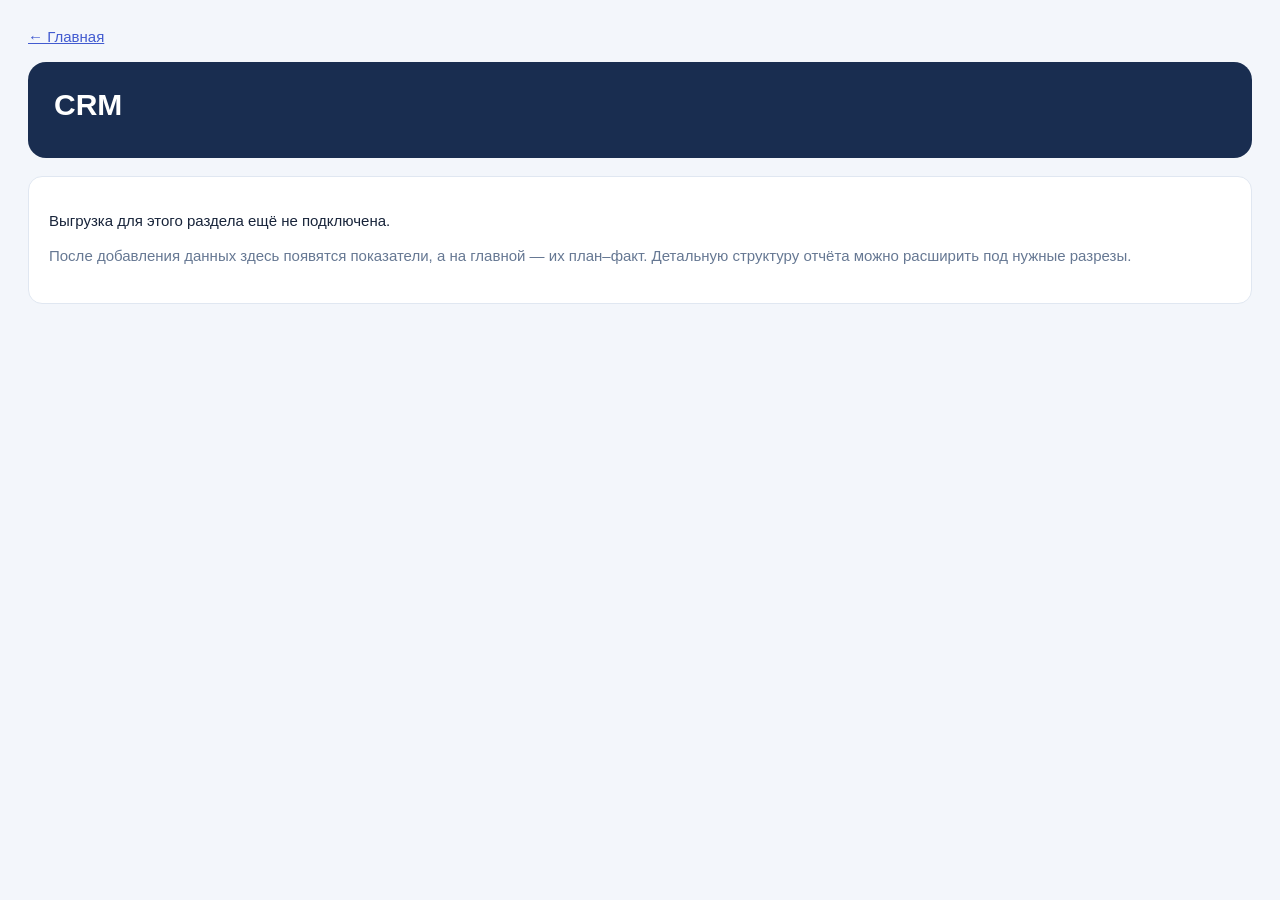
==== crm.html @ 894825a8 "Add files via upload" ====
<!doctype html><html lang="ru"><meta charset="utf-8"><meta name="viewport" content="width=device-width,initial-scale=1"><title>CRM</title><style>body{font:15px Segoe UI,Arial,sans-serif;background:#f3f6fb;color:#18243a;margin:0}.wrap{max-width:1300px;margin:auto;padding:28px}header{background:#192d50;color:white;border-radius:18px;padding:26px}h1{margin:0 0 10px}.muted{color:#667893;line-height:1.6}.panel,.card{background:white;border:1px solid #e0e7f1;border-radius:14px;padding:20px;margin-top:18px}.cards{display:grid;grid-template-columns:repeat(auto-fit,minmax(220px,1fr));gap:15px}a{color:#425bd0}a.card{display:block;text-decoration:none;color:#18243a}.card:hover{border-color:#4d65d5}table{border-collapse:collapse;width:100%;white-space:nowrap;font-size:14px}td,th{padding:12px;text-align:right;border-bottom:1px solid #e5eaf2}td:first-child,th:first-child{text-align:left}select{padding:9px;border:1px solid #ccd7e5;border-radius:8px}.scroll{overflow:auto}.pill{display:inline-block;border-radius:20px;background:#edf2fa;padding:4px 8px;font-size:12px}</style><div class="wrap"><a href="index.html">← Главная</a><br><br><header><h1>CRM</h1></header><div class="panel"><p>Выгрузка для этого раздела ещё не подключена.</p><p class="muted">После добавления данных здесь появятся показатели, а на главной — их план–факт. Детальную структуру отчёта можно расширить под нужные разрезы.</p></div></div></html>
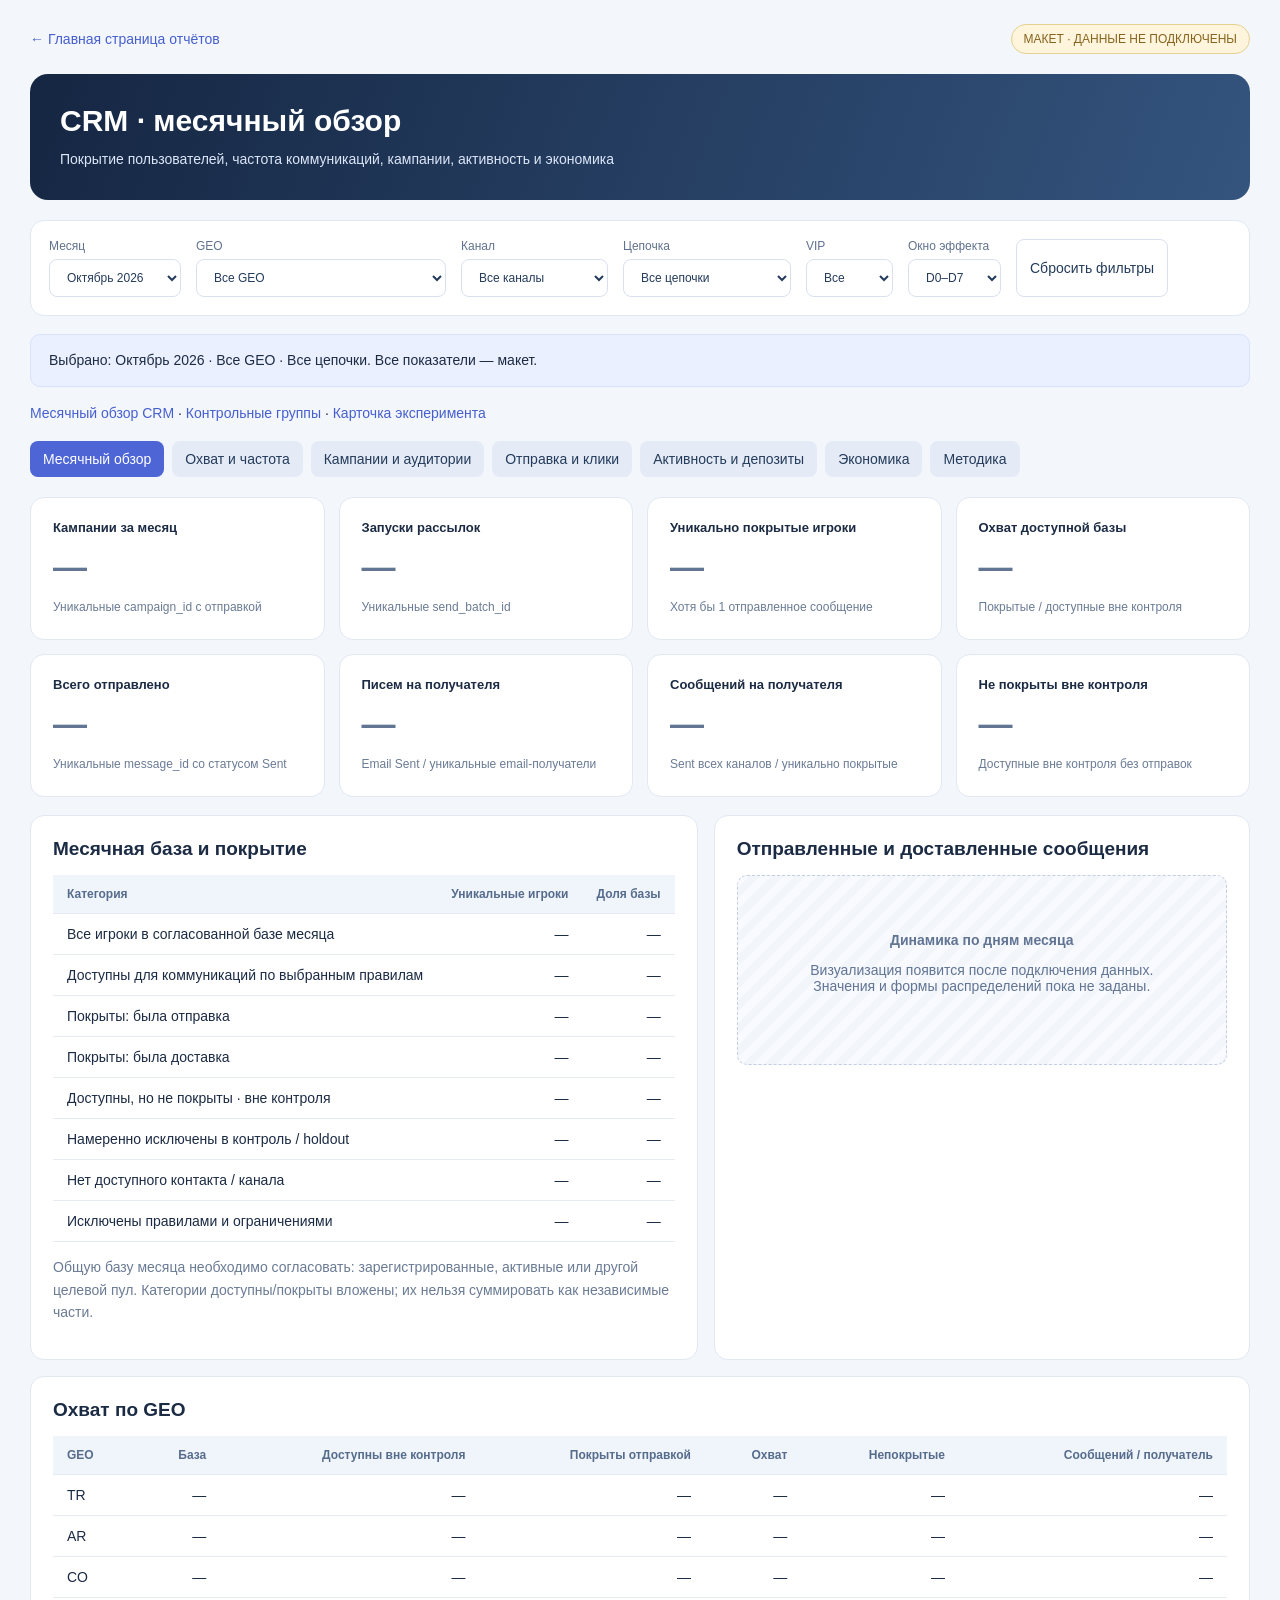
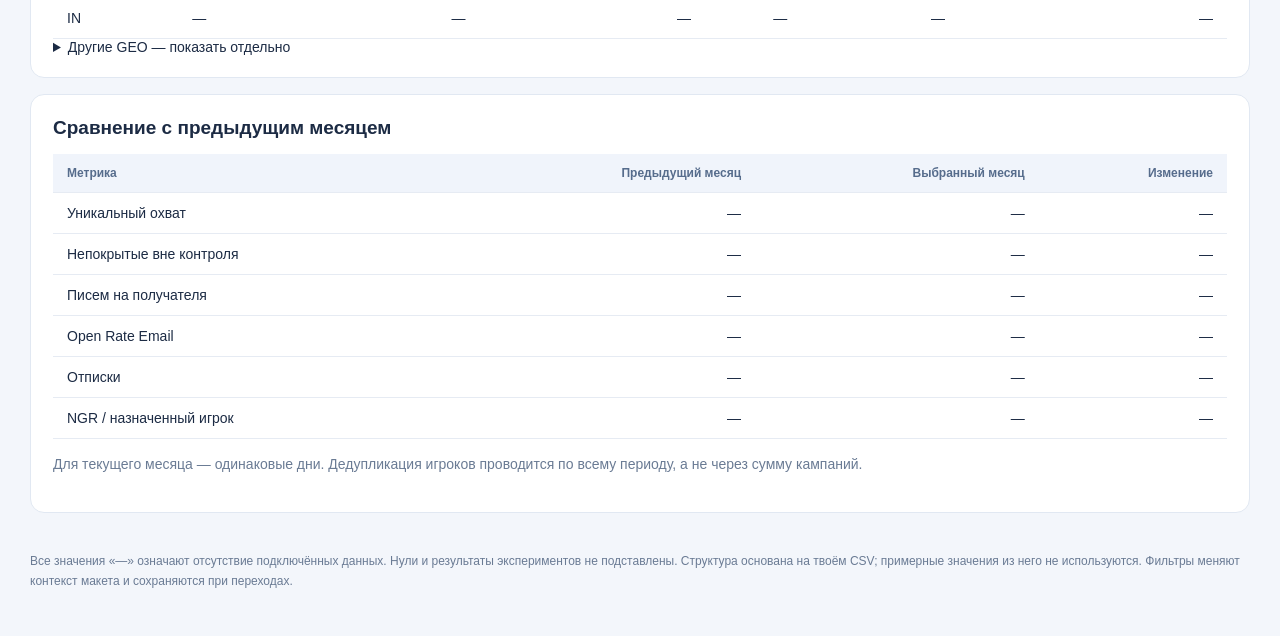
==== commit c2be8a39: "Add files via upload" ====
--- a/crm.html
+++ b/crm.html
@@ -1 +1 @@
-<!doctype html><html lang="ru"><meta charset="utf-8"><meta name="viewport" content="width=device-width,initial-scale=1"><title>CRM</title><style>body{font:15px Segoe UI,Arial,sans-serif;background:#f3f6fb;color:#18243a;margin:0}.wrap{max-width:1300px;margin:auto;padding:28px}header{background:#192d50;color:white;border-radius:18px;padding:26px}h1{margin:0 0 10px}.muted{color:#667893;line-height:1.6}.panel,.card{background:white;border:1px solid #e0e7f1;border-radius:14px;padding:20px;margin-top:18px}.cards{display:grid;grid-template-columns:repeat(auto-fit,minmax(220px,1fr));gap:15px}a{color:#425bd0}a.card{display:block;text-decoration:none;color:#18243a}.card:hover{border-color:#4d65d5}table{border-collapse:collapse;width:100%;white-space:nowrap;font-size:14px}td,th{padding:12px;text-align:right;border-bottom:1px solid #e5eaf2}td:first-child,th:first-child{text-align:left}select{padding:9px;border:1px solid #ccd7e5;border-radius:8px}.scroll{overflow:auto}.pill{display:inline-block;border-radius:20px;background:#edf2fa;padding:4px 8px;font-size:12px}</style><div class="wrap"><a href="index.html">← Главная</a><br><br><header><h1>CRM</h1></header><div class="panel"><p>Выгрузка для этого раздела ещё не подключена.</p><p class="muted">После добавления данных здесь появятся показатели, а на главной — их план–факт. Детальную структуру отчёта можно расширить под нужные разрезы.</p></div></div></html>+<!doctype html><html lang="ru"><head><meta charset="utf-8"><meta name="viewport" content="width=device-width,initial-scale=1"><title>CRM · месячный обзор</title><link rel="stylesheet" href="crm.css"></head><body data-page="crm"><div class="wrap"><div class="top"><a href="index.html">← Главная страница отчётов</a><span class="badge">МАКЕТ · ДАННЫЕ НЕ ПОДКЛЮЧЕНЫ</span></div><header><h1>CRM · месячный обзор</h1><div class="sub">Покрытие пользователей, частота коммуникаций, кампании, активность и экономика</div></header><div class="filters"><label>Месяц<select id="month"></select></label><label>GEO<select id="geo"></select></label><label>Канал<select id="channel"></select></label><label>Цепочка<select id="flow"></select></label><label>VIP<select id="vip"></select></label><label>Окно эффекта<select id="window"></select></label><button id="reset">Сбросить фильтры</button></div><div class="notice" id="context"></div><nav id="links"></nav><div class="tabs" id="tabs"></div><main id="content"></main><footer>Все значения «—» означают отсутствие подключённых данных. Нули и результаты экспериментов не подставлены. Структура основана на твоём CSV; примерные значения из него не используются. Фильтры меняют контекст макета и сохраняются при переходах.</footer></div><script src="crm.js"></script></body></html>
--- a/crm.css
+++ b/crm.css
@@ -0,0 +1 @@
+*{box-sizing:border-box}body{margin:0;background:#f3f6fb;color:#1c2b44;font:14px Inter,Segoe UI,Arial,sans-serif}a{color:#465fce;text-decoration:none}a:hover{text-decoration:underline}.wrap{max-width:1500px;margin:auto;padding:24px 30px}.top{display:flex;justify-content:space-between;align-items:center;gap:14px}.badge{font-size:12px;padding:7px 12px;border:1px solid #e5cf91;border-radius:20px;background:#fff5dc;color:#86641e}header{margin:20px 0;padding:30px;background:linear-gradient(110deg,#152642,#34547e);color:white;border-radius:18px}h1{font-size:30px;margin:0 0 10px}h2{font-size:19px;margin:0 0 15px}h3{font-size:15px;margin:0 0 12px}.sub{color:#dce6f8;max-width:1000px;line-height:1.6}.muted,small{color:#6a7b94;line-height:1.6}.filters{display:flex;gap:15px;flex-wrap:wrap;background:white;border:1px solid #e1e8f2;padding:18px;border-radius:14px}label{display:grid;gap:6px;font-size:12px;color:#61728e}select,button{font:inherit;border:1px solid #d9e1ee;border-radius:8px;padding:10px 13px;background:white;color:#243b5b}button{cursor:pointer}.tabs{display:flex;gap:8px;flex-wrap:wrap;margin:20px 0}.tabs button{border:0;background:#e5ebf6}.tabs .active{background:#4d65d5;color:white}.notice{padding:14px 18px;background:#eaf0ff;border:1px solid #d8e2ff;border-radius:10px;margin:18px 0;line-height:1.6}.kpis{display:grid;grid-template-columns:repeat(4,1fr);gap:14px;margin:18px 0}.kpi,.panel{background:white;border:1px solid #e1e8f2;border-radius:14px;padding:22px}.kpi .value{font-size:34px;font-weight:750;margin:12px 0;color:#627592}.kpi .label{font-size:13px;font-weight:600}.kpi small{font-size:12px}.layout{display:grid;grid-template-columns:1fr 1fr;gap:16px;margin:18px 0}.wide{grid-column:1/-1}.scroll{overflow:auto}table{width:100%;border-collapse:collapse;white-space:nowrap}th,td{text-align:right;padding:12px 14px;border-bottom:1px solid #e6ebf3}th{font-size:12px;background:#f0f4fb;color:#566c8c}td:first-child,th:first-child{text-align:left}.empty{text-align:center!important;color:#6a7b94;padding:30px!important;white-space:normal}.navcards{display:grid;grid-template-columns:repeat(3,1fr);gap:14px;margin:18px 0}.navcard{background:white;border:1px solid #dce4f1;border-radius:12px;padding:20px;display:block}.navcard strong{display:block;font-size:17px;margin-bottom:8px}.pill{display:inline-block;background:#edf2fb;color:#61728e;padding:5px 9px;border-radius:20px;font-size:12px}.funnel{display:grid;grid-template-columns:repeat(5,1fr);gap:10px}.stage{background:#edf2ff;border:1px solid #dce5fd;border-radius:9px;padding:18px;text-align:center}.stage b{display:block;font-size:26px;color:#6d7fa0;margin:10px}.callout{border-left:4px solid #6b80db;padding:14px 18px;background:#f2f5fc;line-height:1.7}.formula{font-family:Consolas,monospace;background:#f2f5fb;padding:12px;border-radius:8px;font-size:13px;line-height:1.7}.legend{display:flex;gap:12px;flex-wrap:wrap}.legend span{background:#eef3fb;padding:8px 11px;border-radius:8px}.split{display:grid;grid-template-columns:1fr 1fr;gap:12px}.placeholder{border:1px dashed #c3cee2;background:repeating-linear-gradient(135deg,#f8faff,#f8faff 8px,#f2f5fa 8px,#f2f5fa 16px);border-radius:10px;min-height:190px;display:grid;place-content:center;text-align:center;padding:28px;color:#617493}footer{padding:20px 0;color:#6a7b94;font-size:12px;line-height:1.7}@media(max-width:900px){.wrap{padding:16px}.kpis{grid-template-columns:repeat(2,1fr)}.layout,.navcards{grid-template-columns:1fr}.funnel{grid-template-columns:1fr}.top{align-items:flex-start;flex-direction:column}h1{font-size:25px}}@media(max-width:500px){.kpis,.split{grid-template-columns:1fr}}
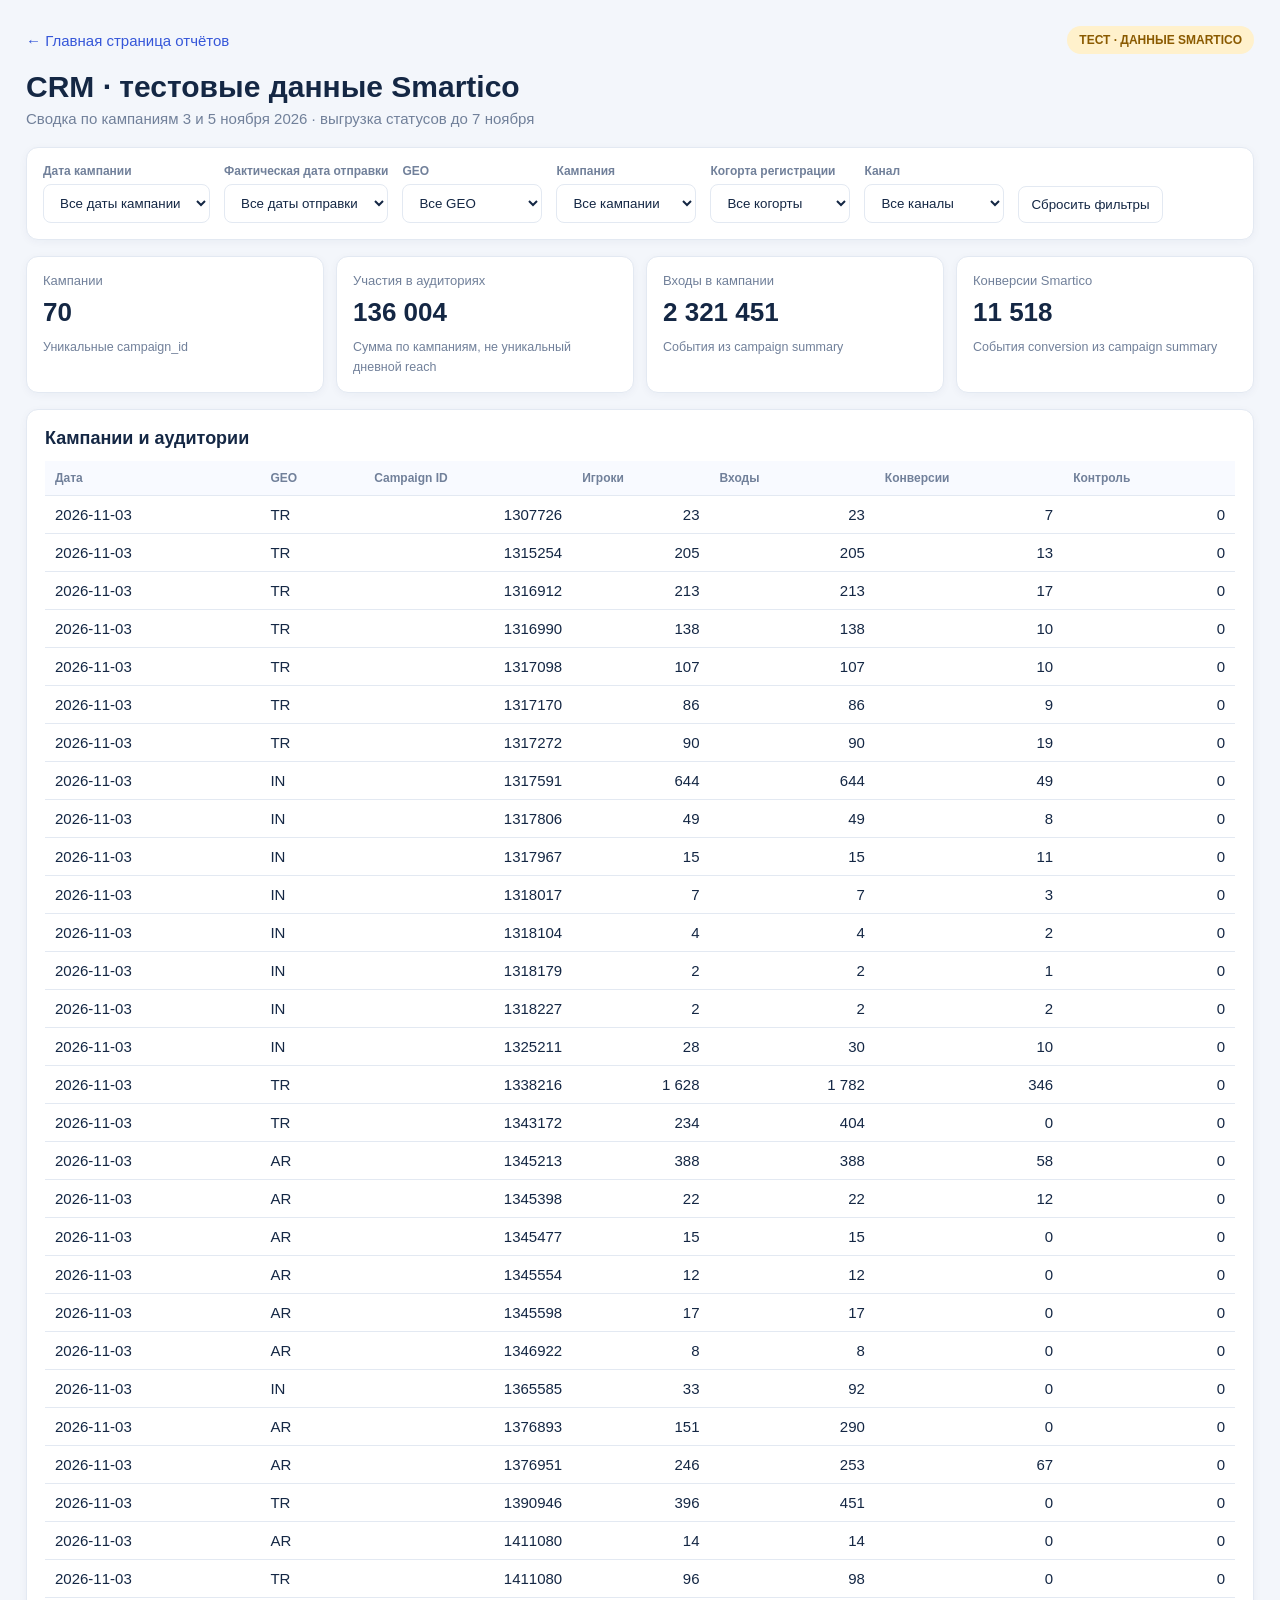
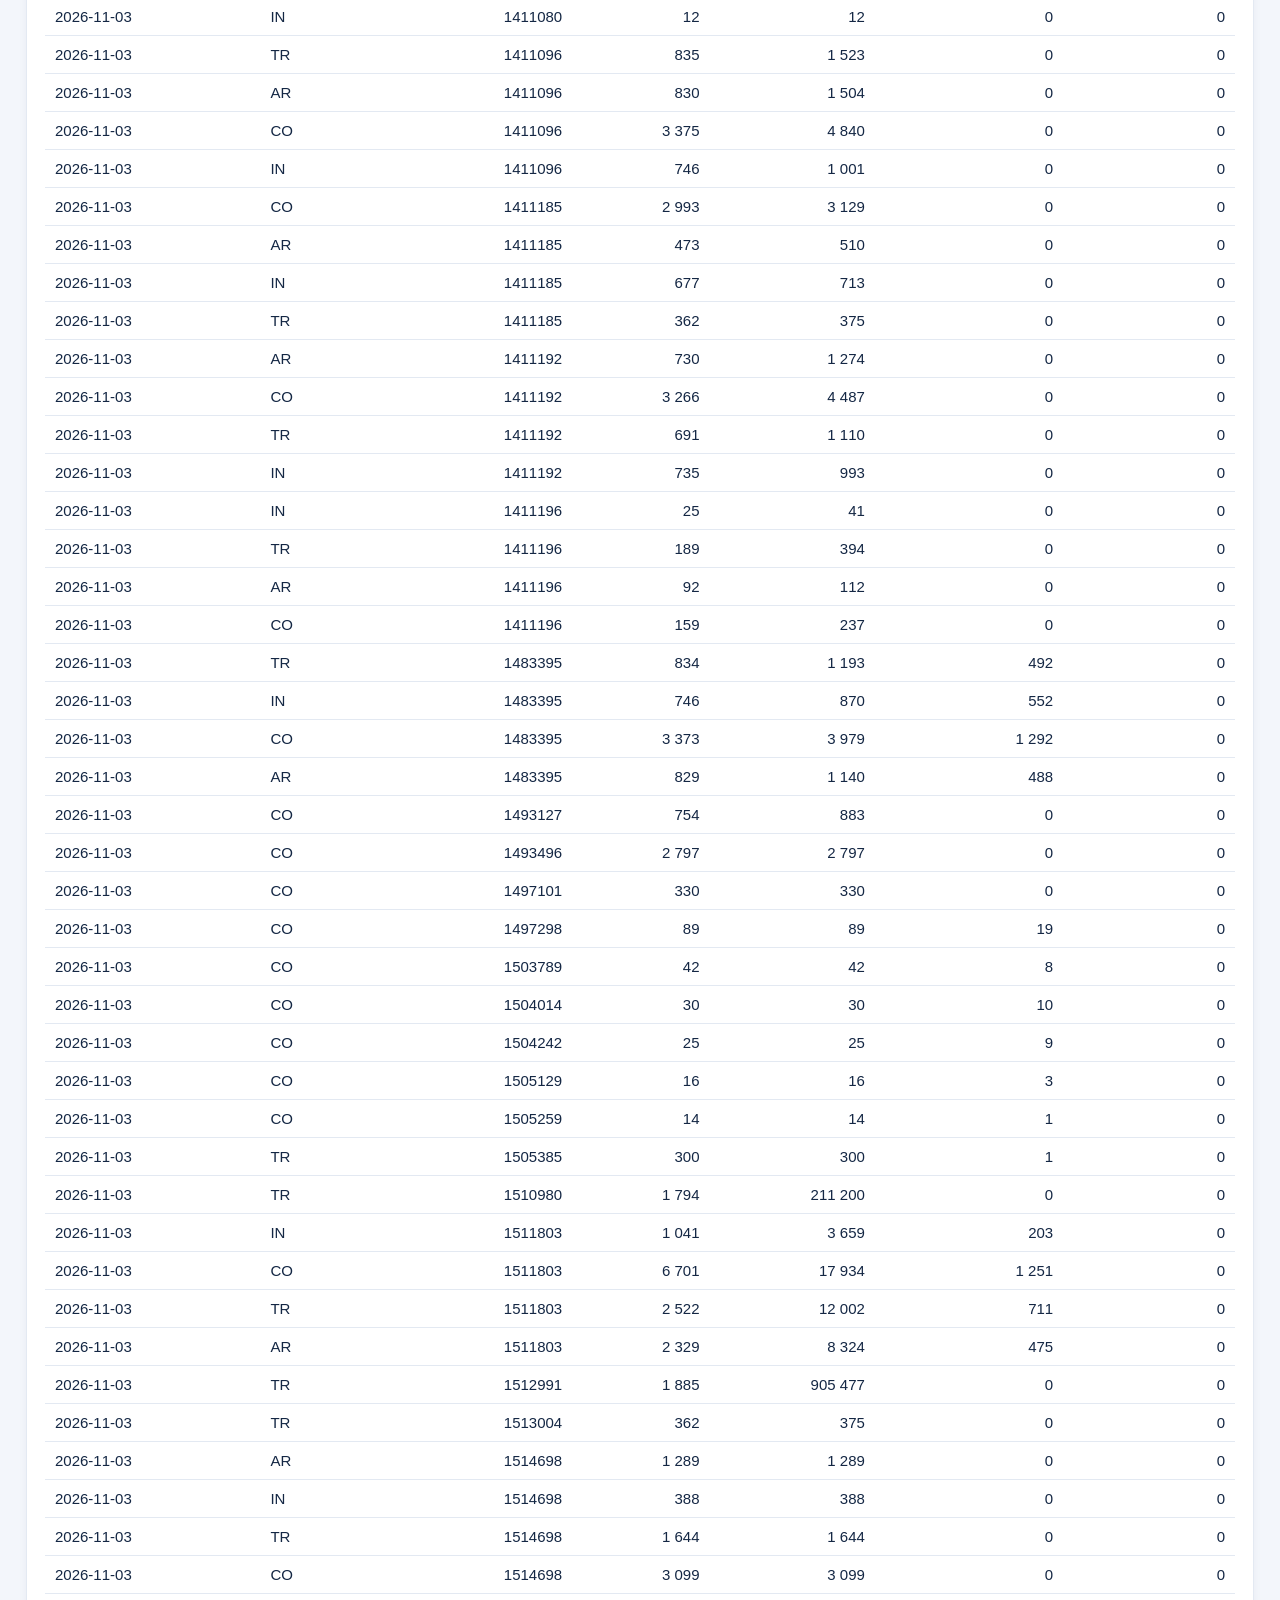
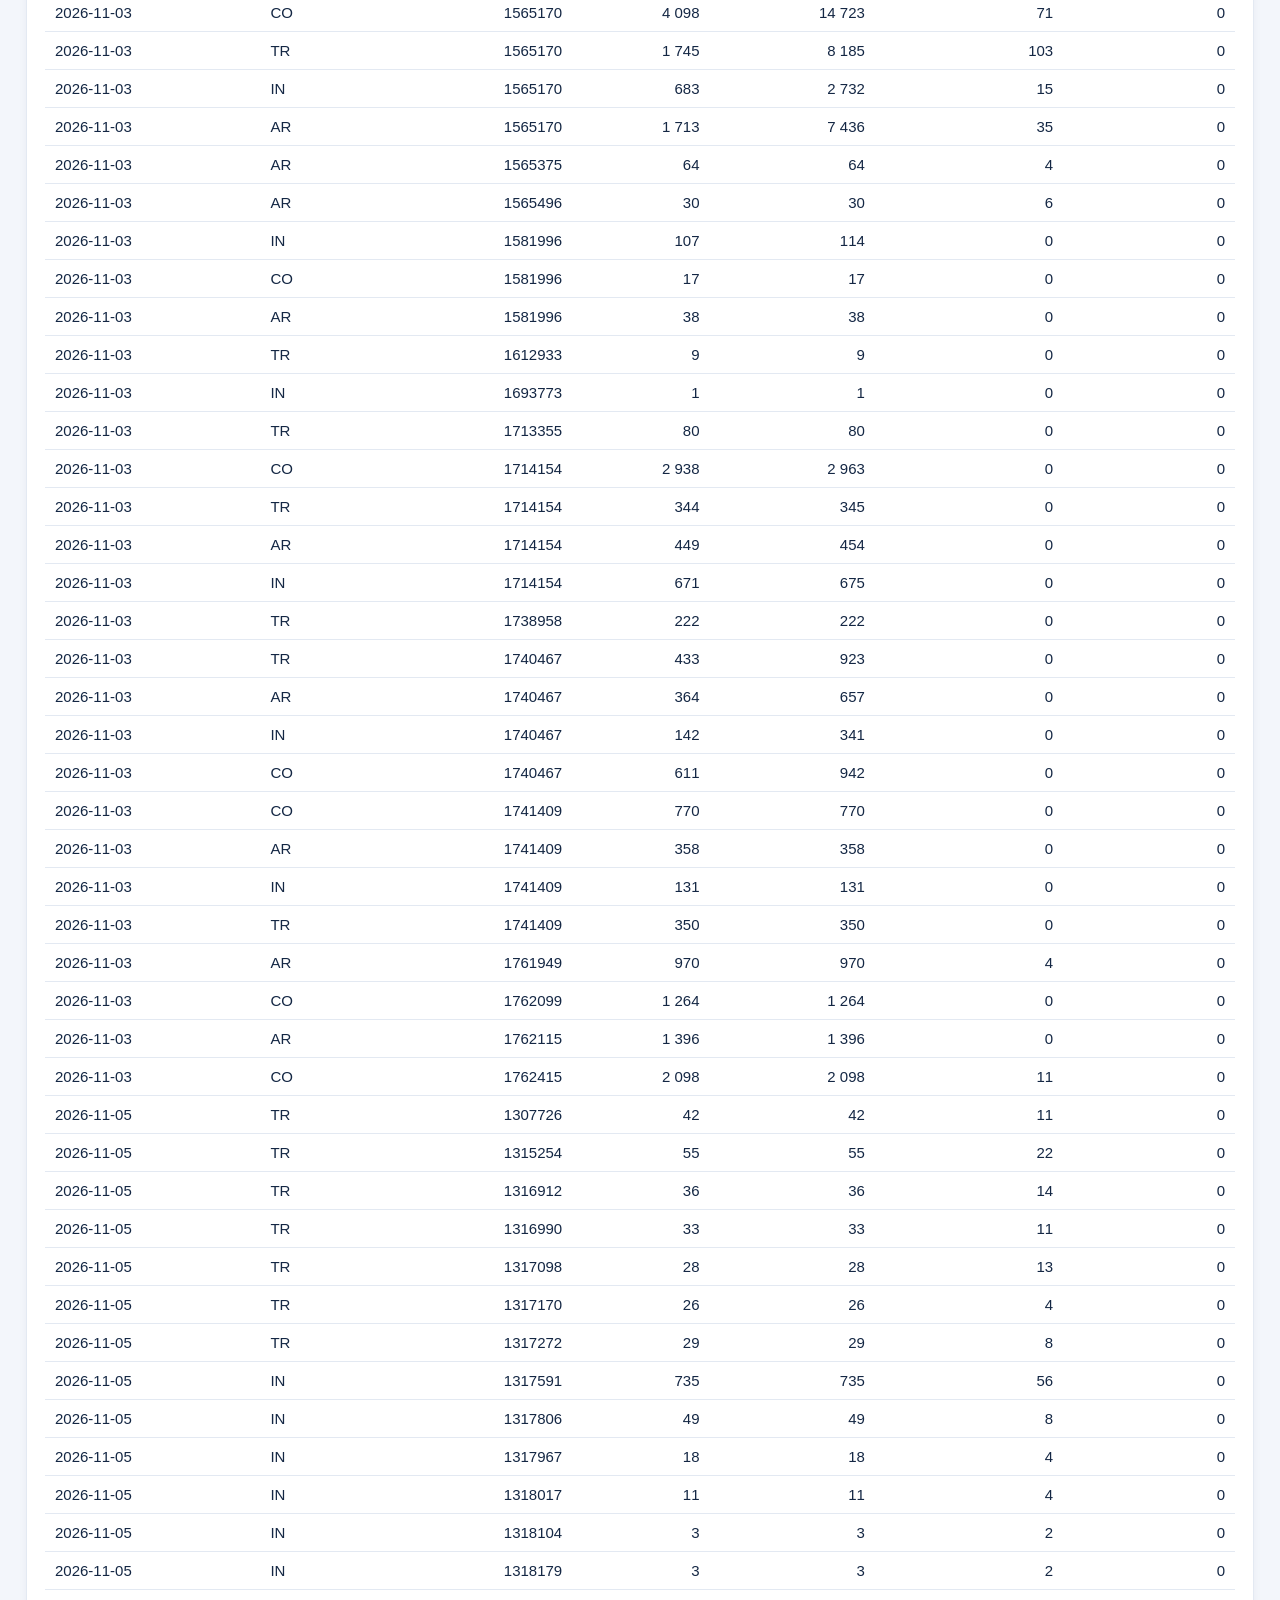
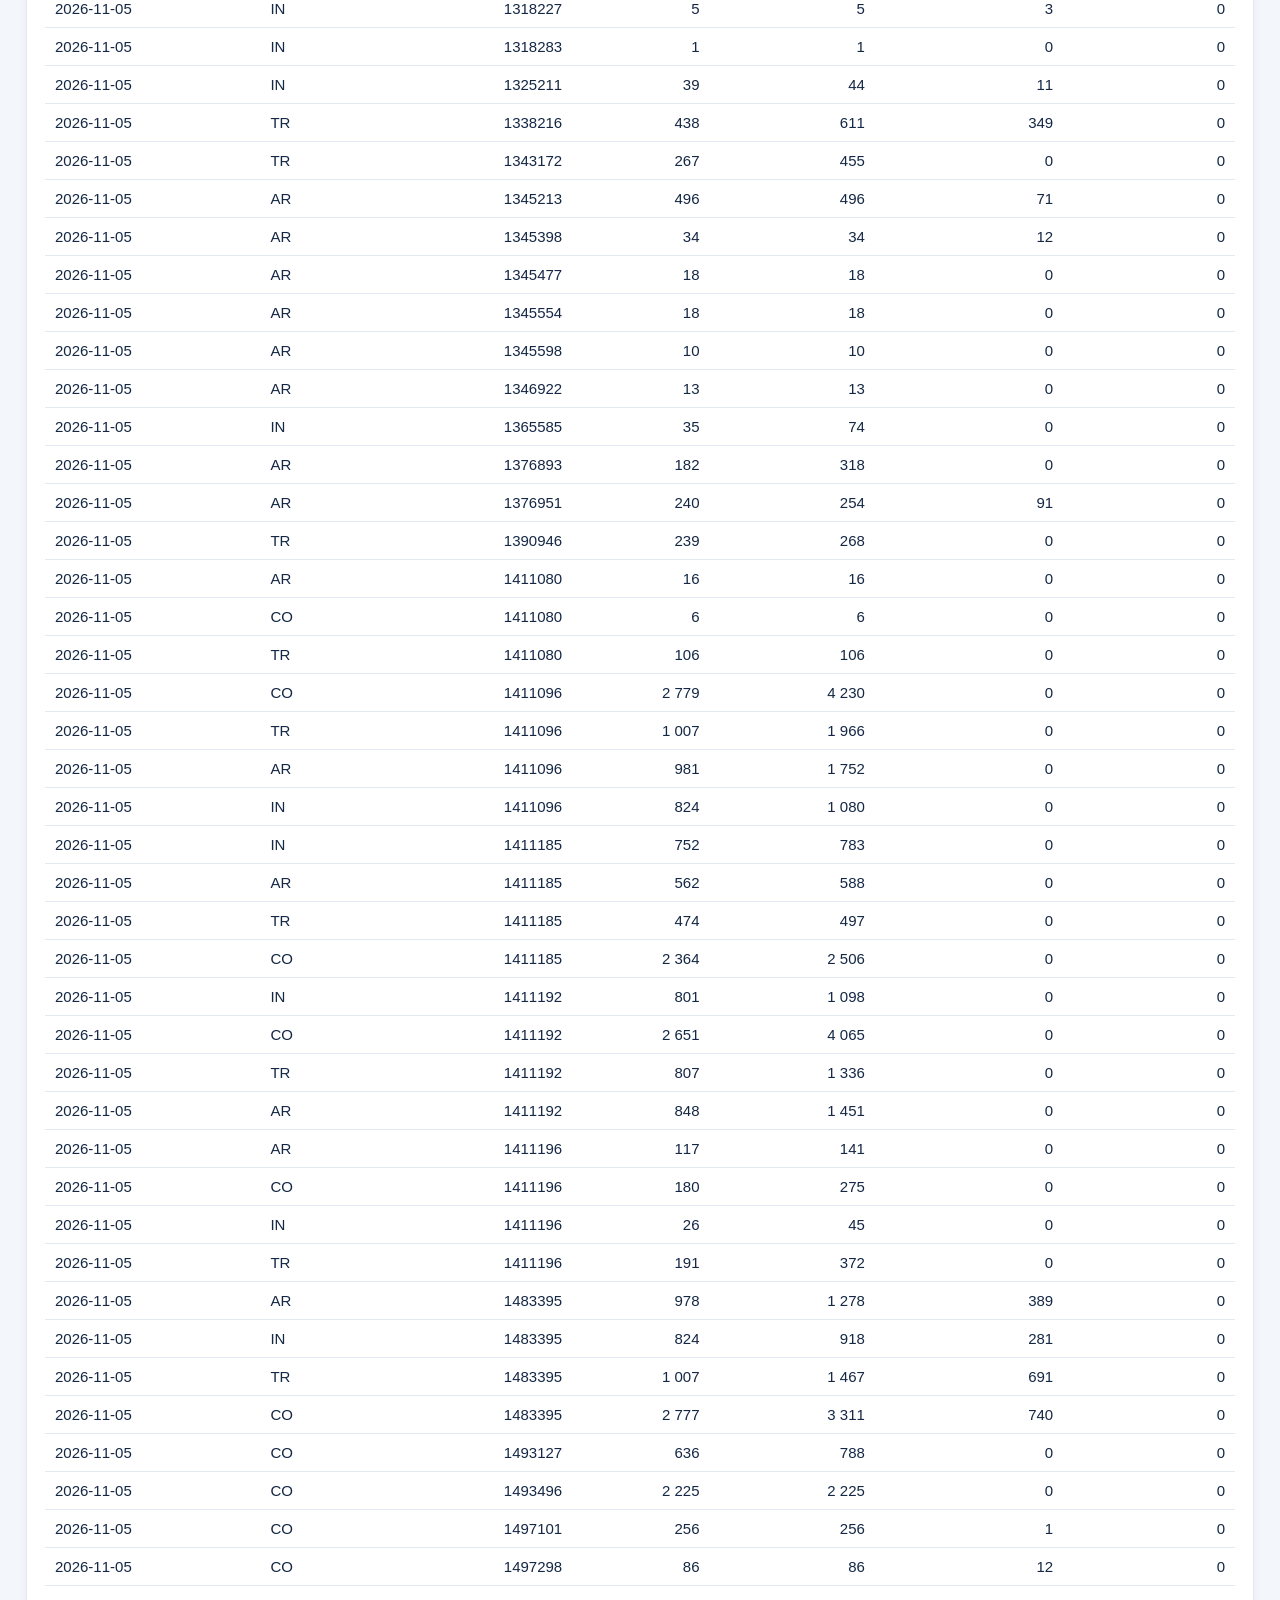
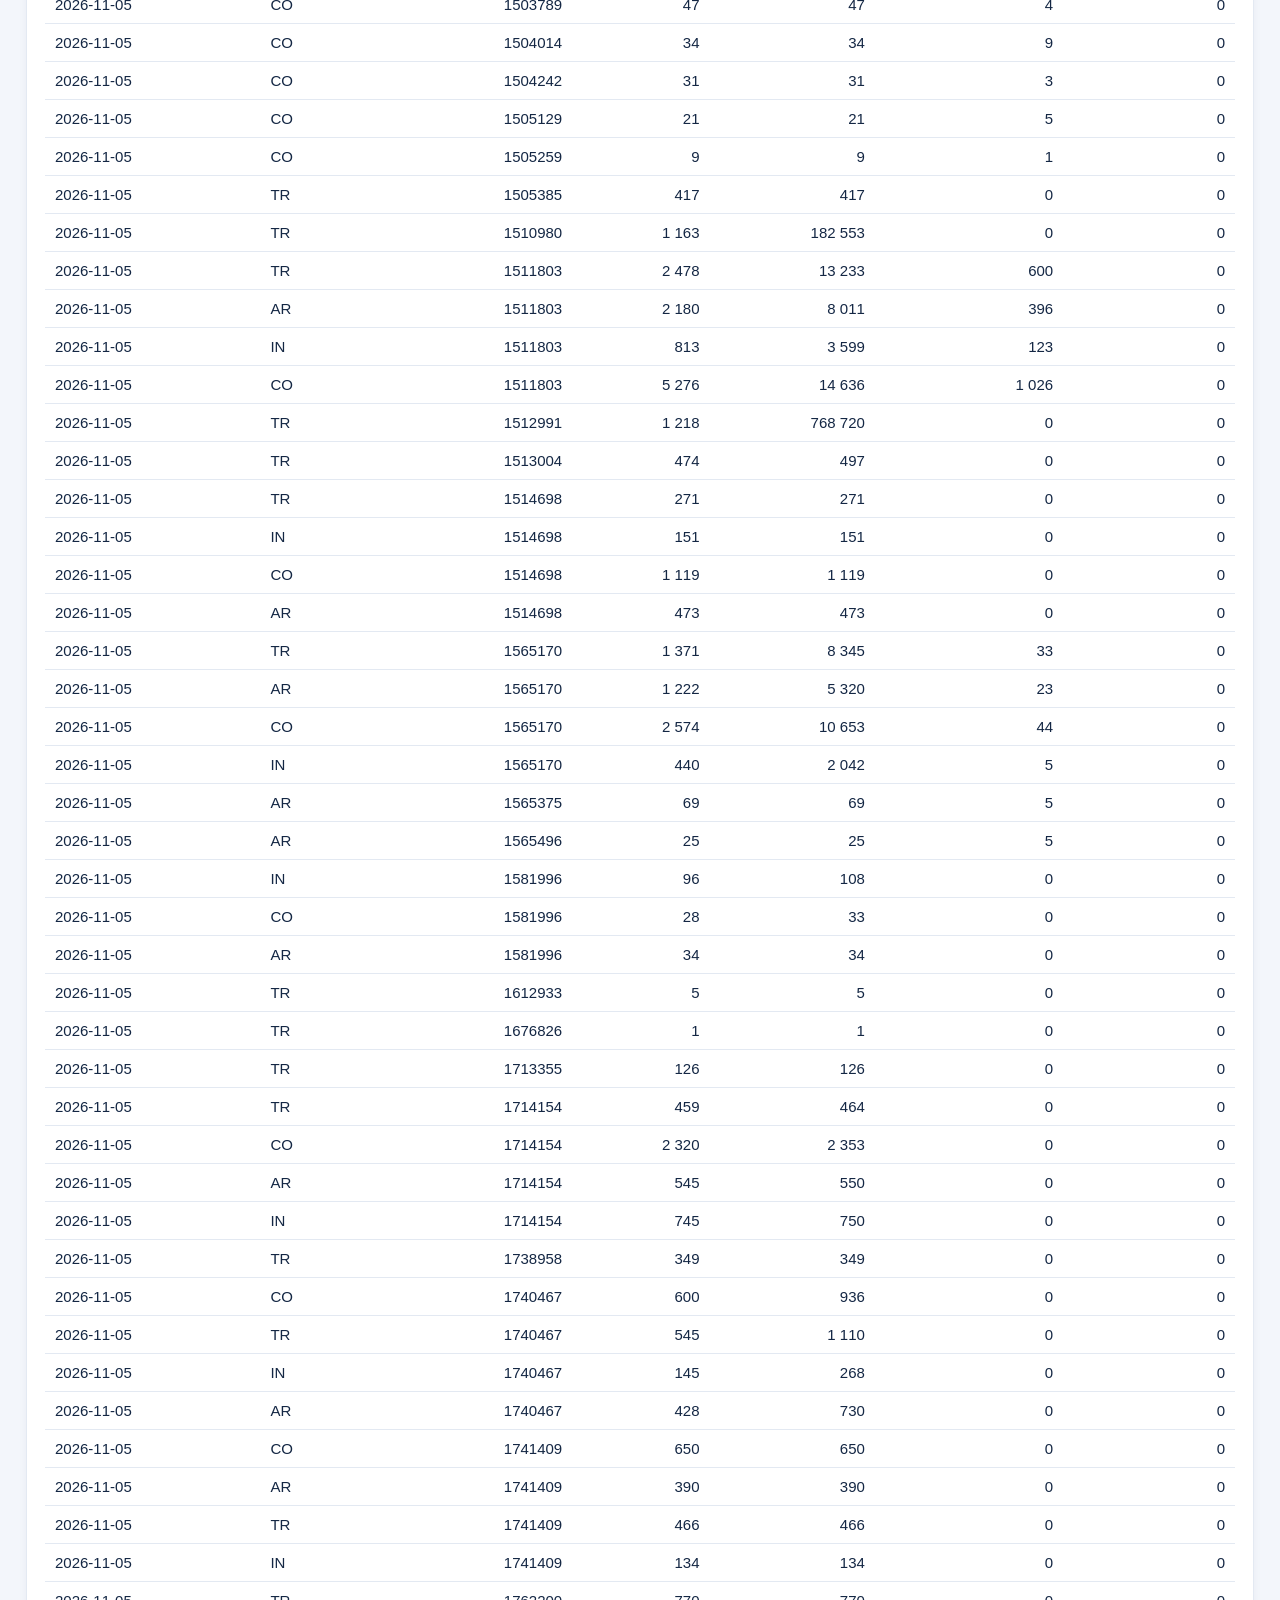
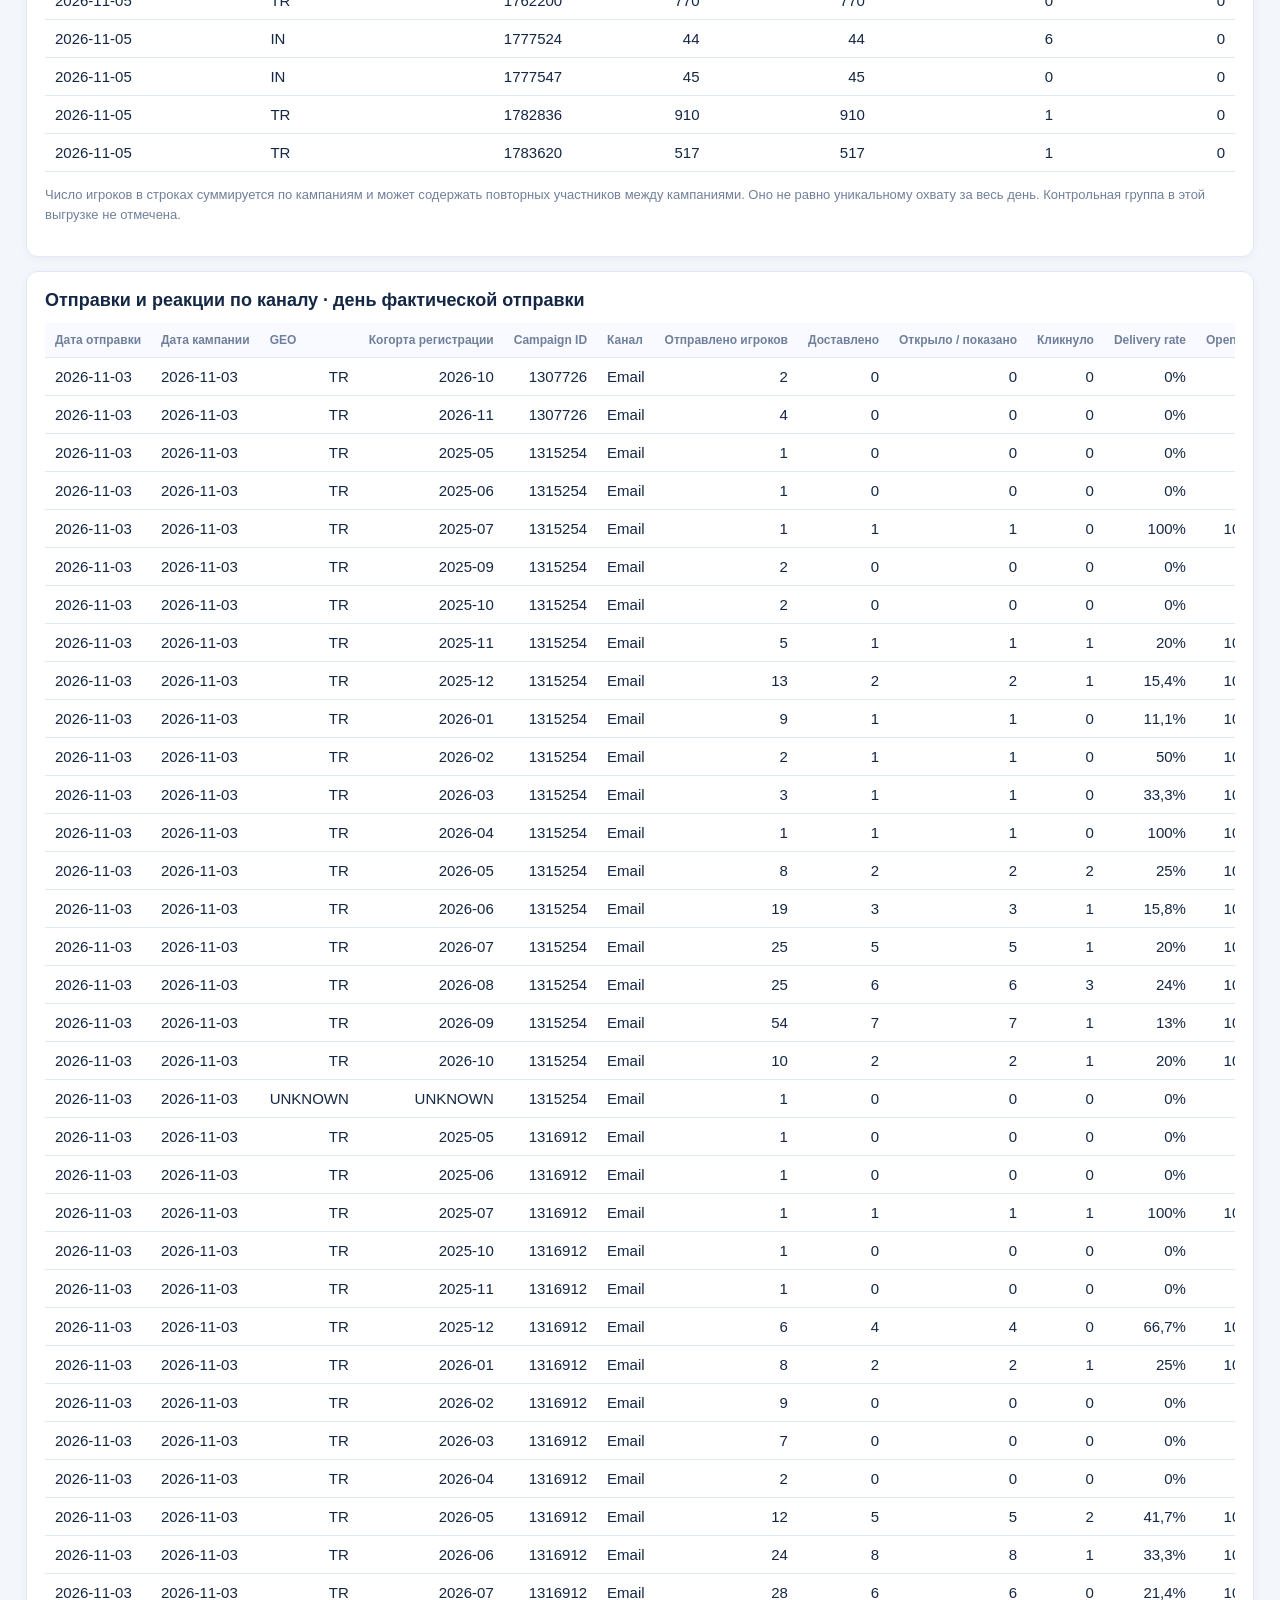
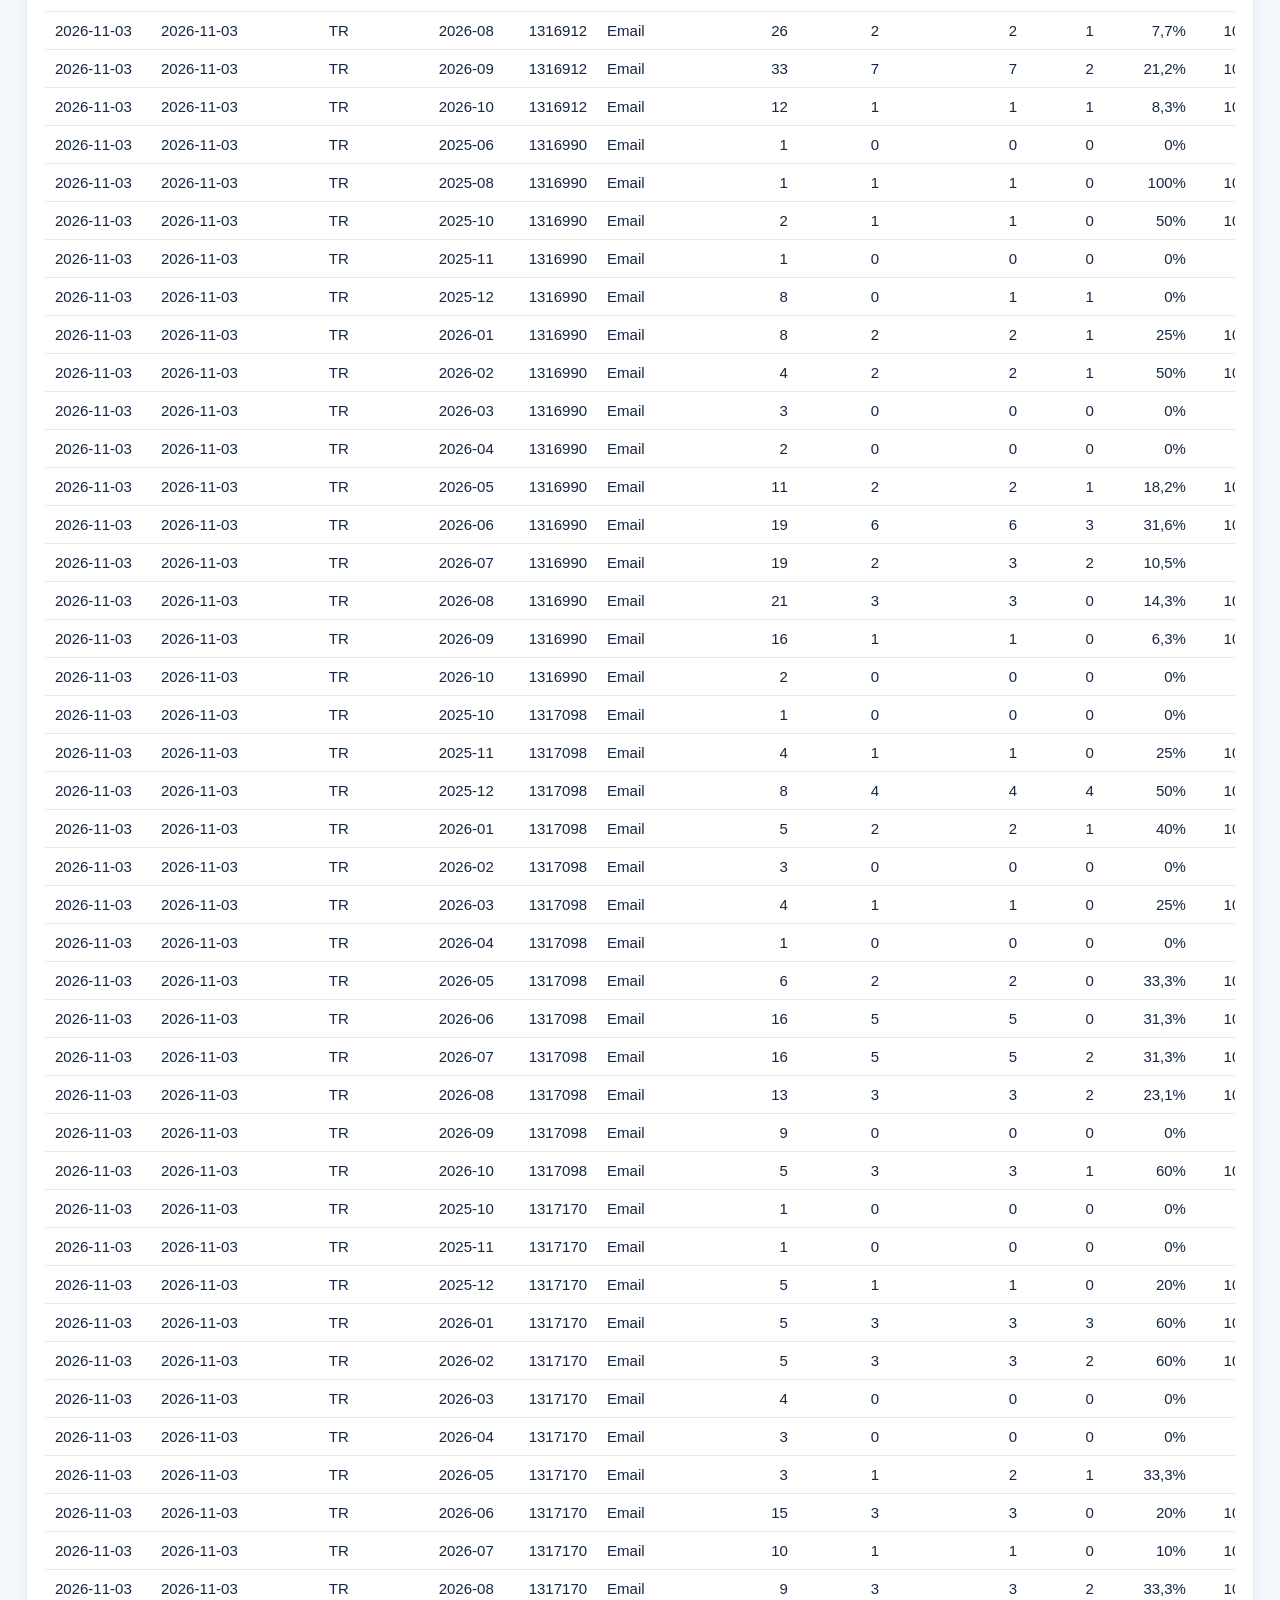
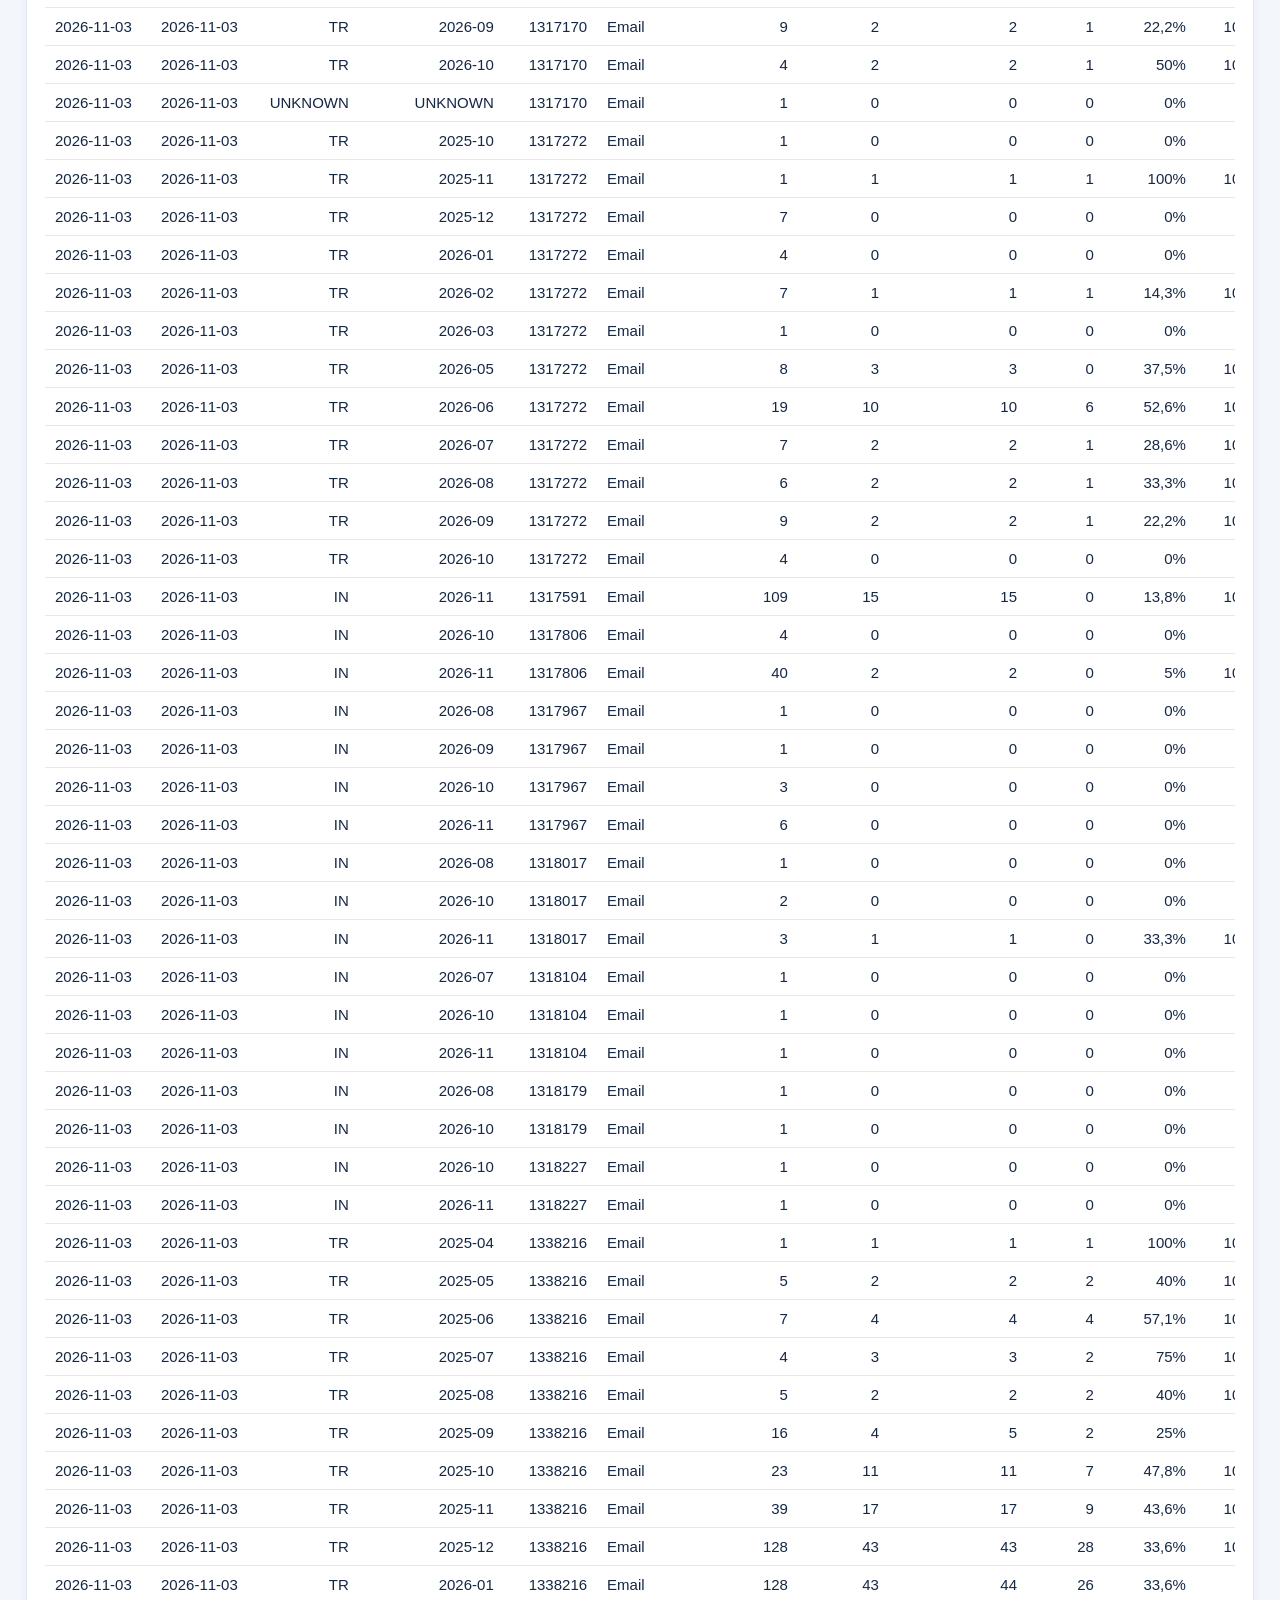
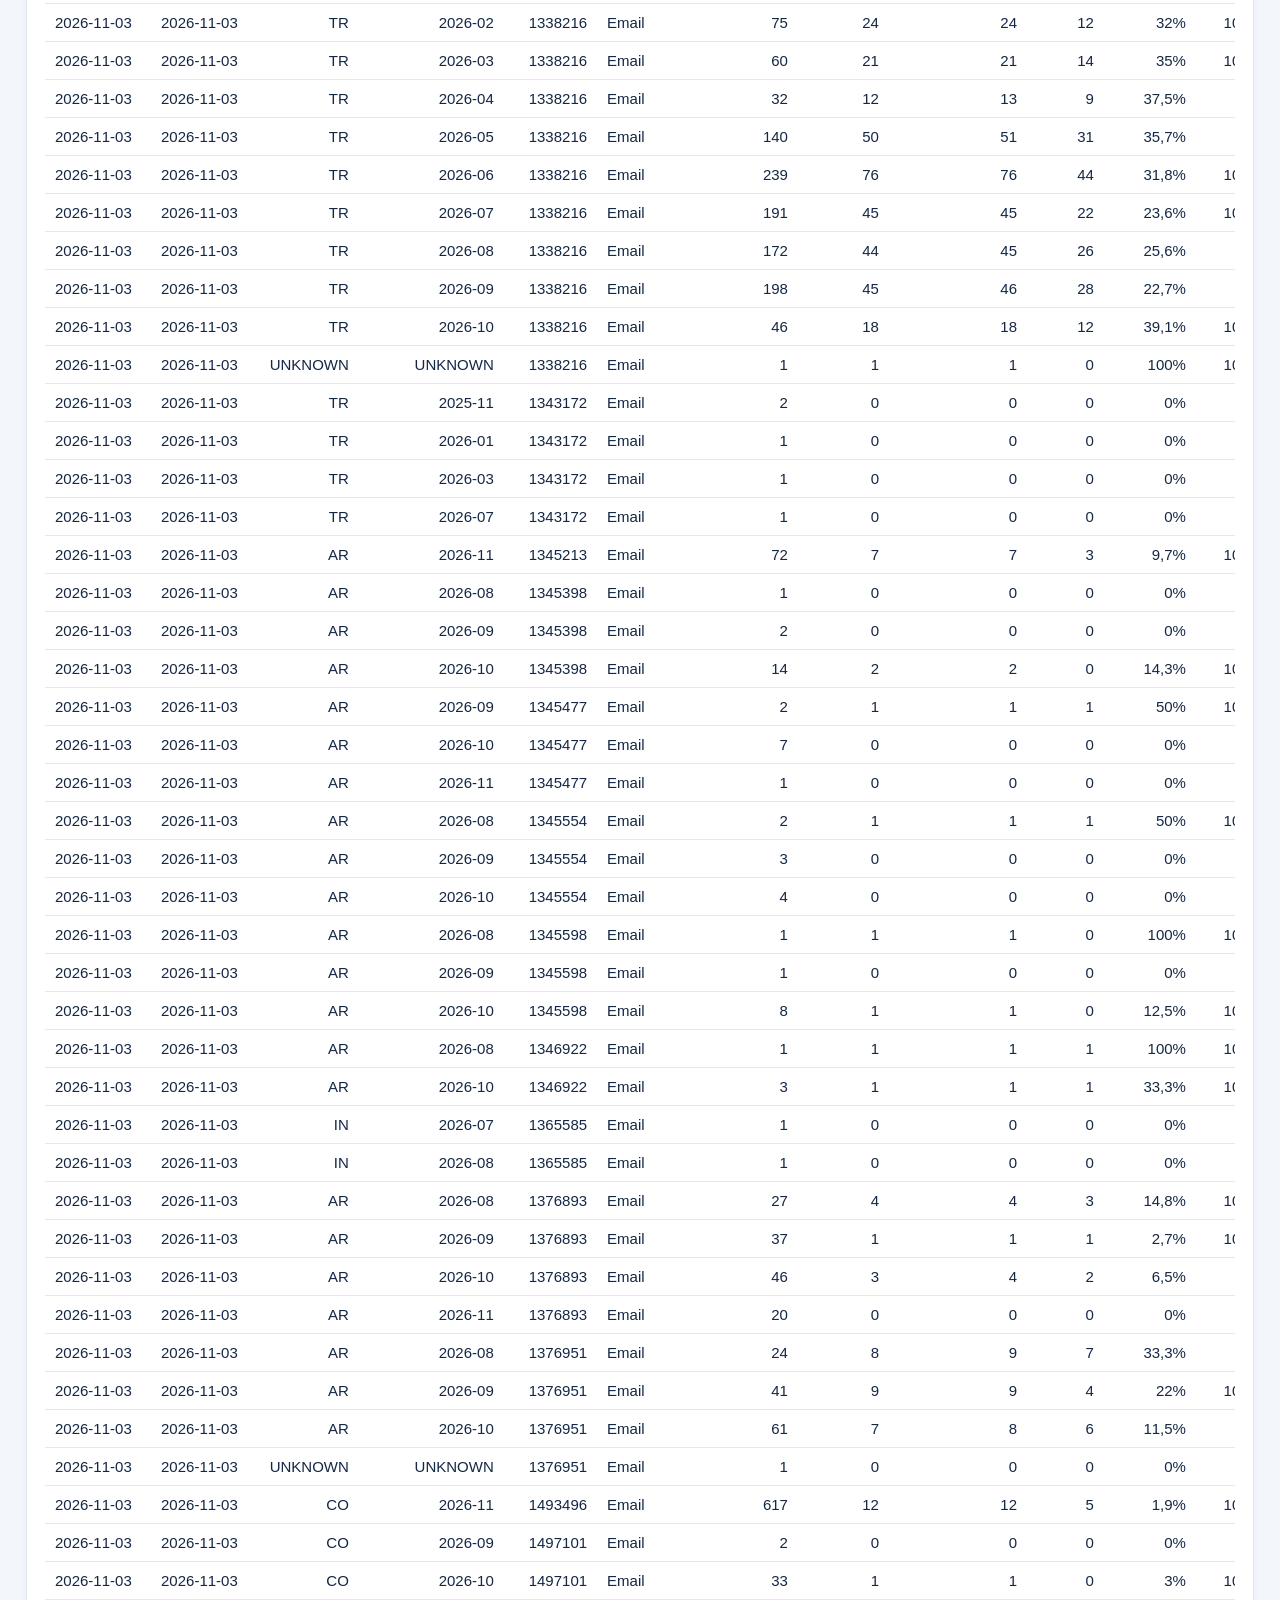
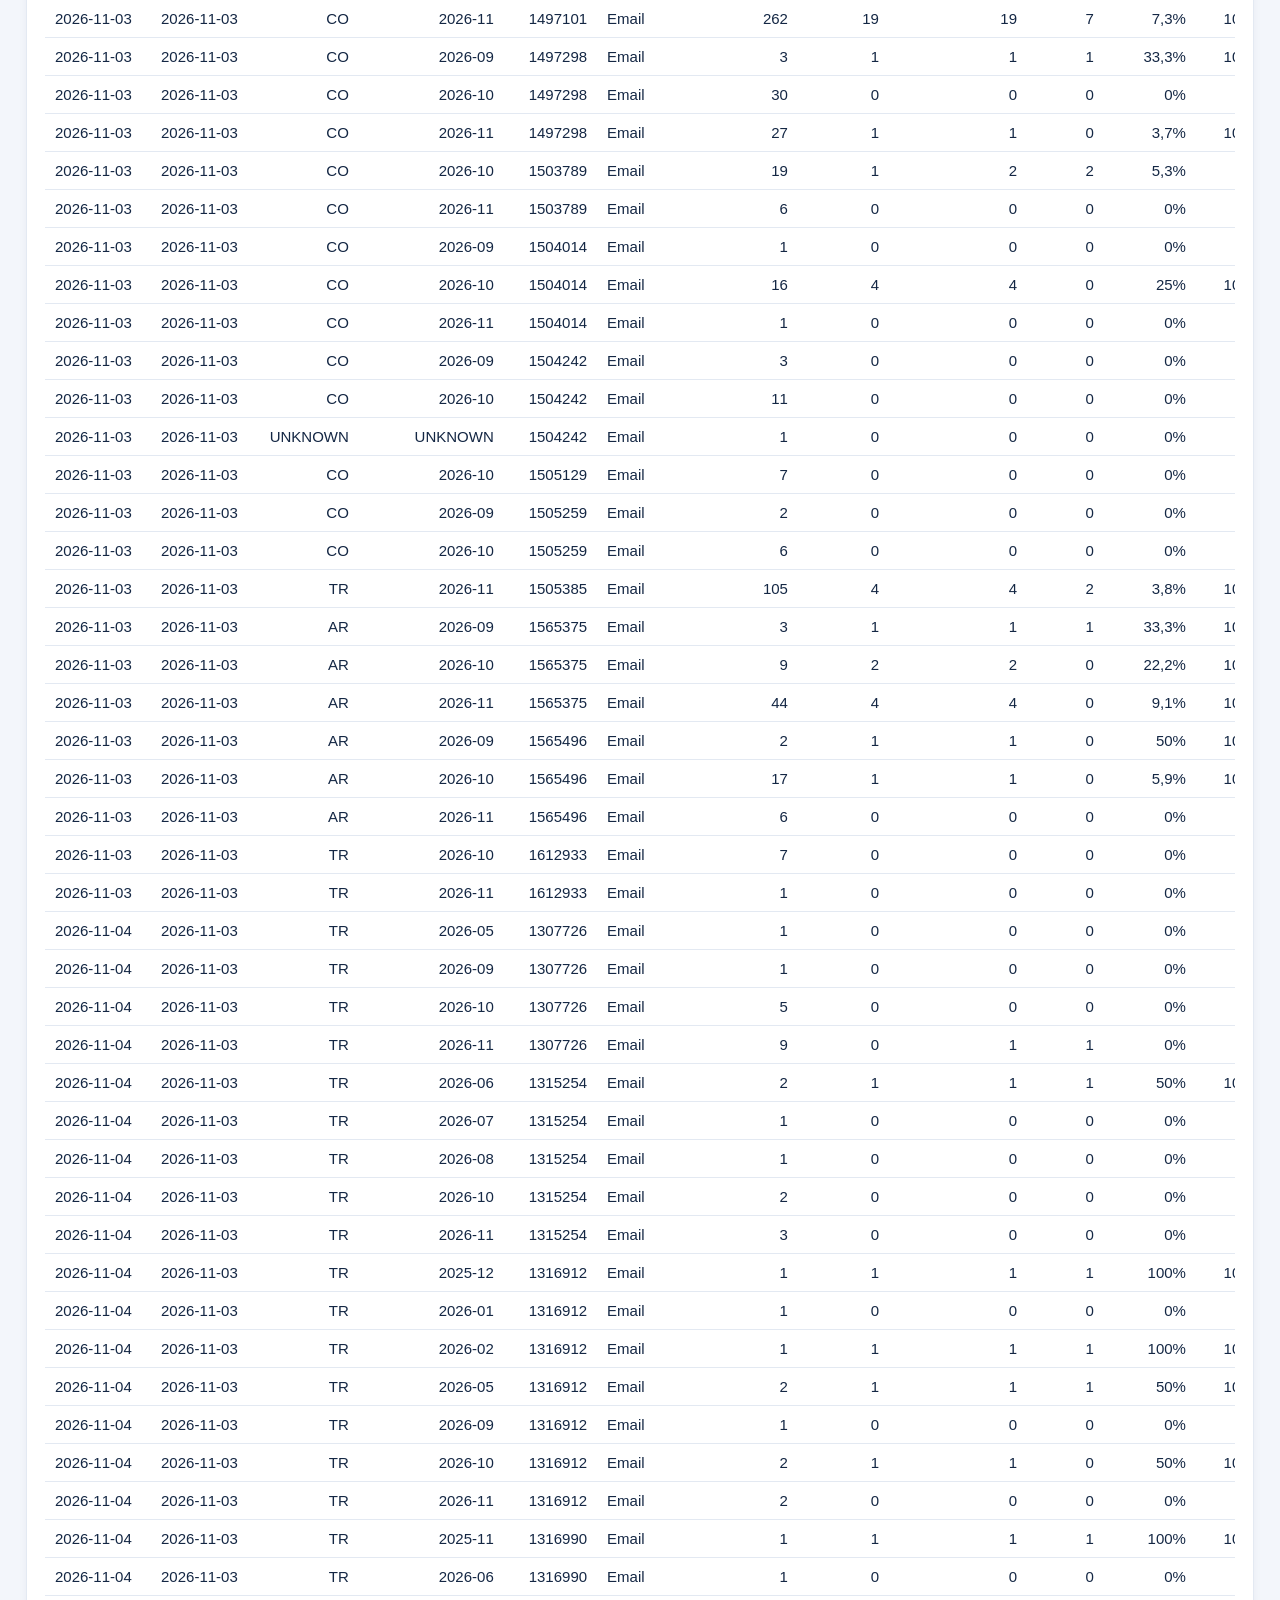
==== commit 179d1809: "Add files via upload" ====
--- a/crm.html
+++ b/crm.html
@@ -1 +1,11 @@
-<!doctype html><html lang="ru"><head><meta charset="utf-8"><meta name="viewport" content="width=device-width,initial-scale=1"><title>CRM · месячный обзор</title><link rel="stylesheet" href="crm.css"></head><body data-page="crm"><div class="wrap"><div class="top"><a href="index.html">← Главная страница отчётов</a><span class="badge">МАКЕТ · ДАННЫЕ НЕ ПОДКЛЮЧЕНЫ</span></div><header><h1>CRM · месячный обзор</h1><div class="sub">Покрытие пользователей, частота коммуникаций, кампании, активность и экономика</div></header><div class="filters"><label>Месяц<select id="month"></select></label><label>GEO<select id="geo"></select></label><label>Канал<select id="channel"></select></label><label>Цепочка<select id="flow"></select></label><label>VIP<select id="vip"></select></label><label>Окно эффекта<select id="window"></select></label><button id="reset">Сбросить фильтры</button></div><div class="notice" id="context"></div><nav id="links"></nav><div class="tabs" id="tabs"></div><main id="content"></main><footer>Все значения «—» означают отсутствие подключённых данных. Нули и результаты экспериментов не подставлены. Структура основана на твоём CSV; примерные значения из него не используются. Фильтры меняют контекст макета и сохраняются при переходах.</footer></div><script src="crm.js"></script></body></html>+<!doctype html><html lang="ru"><head><meta charset="utf-8"><meta name="viewport" content="width=device-width,initial-scale=1"><title>CRM · тест Smartico</title><style>
+:root{--navy:#142744;--blue:#4466ec;--bg:#f3f6fb;--muted:#71809a;--line:#e3e9f2}*{box-sizing:border-box}body{margin:0;background:var(--bg);font:15px Arial,sans-serif;color:var(--navy)}.wrap{max-width:1500px;margin:auto;padding:26px}.top{display:flex;justify-content:space-between;align-items:center;margin-bottom:16px}.top a{color:#3657d9;text-decoration:none}.badge{color:#8a5a00;background:#fff1cc;padding:7px 12px;border-radius:15px;font-weight:700;font-size:12px}h1{margin:10px 0 6px;font-size:30px}.sub{color:var(--muted);margin-bottom:20px}.filters,.panel,.kpi{background:white;border:1px solid var(--line);border-radius:12px;box-shadow:0 2px 8px #1f37630b}.filters{display:flex;gap:14px;align-items:end;padding:16px;flex-wrap:wrap;margin-bottom:16px}.filters label{display:grid;gap:6px;color:var(--muted);font-size:12px;font-weight:bold}select,button{padding:10px 12px;border:1px solid var(--line);border-radius:8px;background:white;color:var(--navy);min-width:140px}button{cursor:pointer}.kpis{display:grid;grid-template-columns:repeat(4,1fr);gap:12px;margin:16px 0}.kpi{padding:16px}.kpi .label{font-size:13px;color:var(--muted)}.kpi .value{font-weight:700;font-size:26px;margin:9px 0}.kpi small{color:var(--muted);line-height:1.4}.panel{padding:18px;margin-bottom:14px}.panel h2{margin:0 0 12px;font-size:18px}.scroll{overflow:auto}table{border-collapse:collapse;width:100%;min-width:760px}th,td{text-align:left;padding:10px;border-bottom:1px solid var(--line);white-space:nowrap}th{font-size:12px;color:var(--muted);background:#f8faff}td.num{text-align:right;font-variant-numeric:tabular-nums}.note{font-size:13px;color:var(--muted);line-height:1.55}.pill{background:#eef2ff;color:#3657d9;border-radius:20px;padding:4px 9px;font-size:12px}.foot{color:var(--muted);font-size:12px;padding:12px 2px}.links a{margin-right:16px;color:#3657d9;text-decoration:none}@media(max-width:800px){.wrap{padding:14px}.kpis{grid-template-columns:repeat(2,1fr)}h1{font-size:24px}}
+</style></head><body><div class="wrap"><div class="top"><a href="index.html">← Главная страница отчётов</a><span class="badge">ТЕСТ · ДАННЫЕ SMARTICO</span></div><h1>CRM · тестовые данные Smartico</h1><div class="sub">Сводка по кампаниям 3 и 5 ноября 2026 · выгрузка статусов до 7 ноября</div><div class="filters"><label>Дата кампании<select id="date"></select></label><label>Фактическая дата отправки<select id="send_date"></select></label><label>GEO<select id="geo"></select></label><label>Кампания<select id="campaign"></select></label><label>Когорта регистрации<select id="cohort"></select></label><label>Канал<select id="channel"></select></label><button id="reset">Сбросить фильтры</button></div><div class="kpis" id="kpis"></div><div class="panel"><h2>Кампании и аудитории</h2><div class="scroll" id="summary"></div><p class="note">Число игроков в строках суммируется по кампаниям и может содержать повторных участников между кампаниями. Оно не равно уникальному охвату за весь день. Контрольная группа в этой выгрузке не отмечена.</p></div><div class="panel"><h2>Отправки и реакции по каналу · день фактической отправки</h2><div class="scroll" id="detail"></div><p class="note">Считаются уникальные игроки со статусом в рамках каждой кампании и канала. Один игрок с несколькими сообщениями учитывается один раз, потому что выгрузка содержит первые timestamps. Сводные кампании датированы 3 и 5 ноября; детальные статусы доступны только по экспортированной выборке отправок.</p></div><div class="panel"><h2>Что пока не подключено</h2><p class="note">Нет контрольной группы, названий кампаний, фактических расходов на поинты и достаточной event-level истории для надёжной атрибуции депозитов. Фильтр по депозитному сегменту на дату отправки требует истории депозитов, накопленной до каждого касания.</p></div><div class="links"><a href="crm_controls.html">Контрольные группы</a><a href="crm_experiment.html">Карточка эксперимента</a></div><div class="foot">Профили DWH использованы только для агрегации GEO и месяца регистрации. Player ID в HTML не сохраняются. Подробная таблица фильтруется по фактической дате отправки; сводка — по дате кампании.</div></div><script>window.CRM_TEST_DATA={"as_of":"2026-11-08","campaign_summary":[{"campaign_date":"2026-11-03","campaign_id":"1307726","geo":"TR","audience_players":23,"entries":23,"conversions":7,"control_players":0},{"campaign_date":"2026-11-03","campaign_id":"1315254","geo":"TR","audience_players":205,"entries":205,"conversions":13,"control_players":0},{"campaign_date":"2026-11-03","campaign_id":"1316912","geo":"TR","audience_players":213,"entries":213,"conversions":17,"control_players":0},{"campaign_date":"2026-11-03","campaign_id":"1316990","geo":"TR","audience_players":138,"entries":138,"conversions":10,"control_players":0},{"campaign_date":"2026-11-03","campaign_id":"1317098","geo":"TR","audience_players":107,"entries":107,"conversions":10,"control_players":0},{"campaign_date":"2026-11-03","campaign_id":"1317170","geo":"TR","audience_players":86,"entries":86,"conversions":9,"control_players":0},{"campaign_date":"2026-11-03","campaign_id":"1317272","geo":"TR","audience_players":90,"entries":90,"conversions":19,"control_players":0},{"campaign_date":"2026-11-03","campaign_id":"1317591","geo":"IN","audience_players":644,"entries":644,"conversions":49,"control_players":0},{"campaign_date":"2026-11-03","campaign_id":"1317806","geo":"IN","audience_players":49,"entries":49,"conversions":8,"control_players":0},{"campaign_date":"2026-11-03","campaign_id":"1317967","geo":"IN","audience_players":15,"entries":15,"conversions":11,"control_players":0},{"campaign_date":"2026-11-03","campaign_id":"1318017","geo":"IN","audience_players":7,"entries":7,"conversions":3,"control_players":0},{"campaign_date":"2026-11-03","campaign_id":"1318104","geo":"IN","audience_players":4,"entries":4,"conversions":2,"control_players":0},{"campaign_date":"2026-11-03","campaign_id":"1318179","geo":"IN","audience_players":2,"entries":2,"conversions":1,"control_players":0},{"campaign_date":"2026-11-03","campaign_id":"1318227","geo":"IN","audience_players":2,"entries":2,"conversions":2,"control_players":0},{"campaign_date":"2026-11-03","campaign_id":"1325211","geo":"IN","audience_players":28,"entries":30,"conversions":10,"control_players":0},{"campaign_date":"2026-11-03","campaign_id":"1338216","geo":"TR","audience_players":1628,"entries":1782,"conversions":346,"control_players":0},{"campaign_date":"2026-11-03","campaign_id":"1343172","geo":"TR","audience_players":234,"entries":404,"conversions":0,"control_players":0},{"campaign_date":"2026-11-03","campaign_id":"1345213","geo":"AR","audience_players":388,"entries":388,"conversions":58,"control_players":0},{"campaign_date":"2026-11-03","campaign_id":"1345398","geo":"AR","audience_players":22,"entries":22,"conversions":12,"control_players":0},{"campaign_date":"2026-11-03","campaign_id":"1345477","geo":"AR","audience_players":15,"entries":15,"conversions":0,"control_players":0},{"campaign_date":"2026-11-03","campaign_id":"1345554","geo":"AR","audience_players":12,"entries":12,"conversions":0,"control_players":0},{"campaign_date":"2026-11-03","campaign_id":"1345598","geo":"AR","audience_players":17,"entries":17,"conversions":0,"control_players":0},{"campaign_date":"2026-11-03","campaign_id":"1346922","geo":"AR","audience_players":8,"entries":8,"conversions":0,"control_players":0},{"campaign_date":"2026-11-03","campaign_id":"1365585","geo":"IN","audience_players":33,"entries":92,"conversions":0,"control_players":0},{"campaign_date":"2026-11-03","campaign_id":"1376893","geo":"AR","audience_players":151,"entries":290,"conversions":0,"control_players":0},{"campaign_date":"2026-11-03","campaign_id":"1376951","geo":"AR","audience_players":246,"entries":253,"conversions":67,"control_players":0},{"campaign_date":"2026-11-03","campaign_id":"1390946","geo":"TR","audience_players":396,"entries":451,"conversions":0,"control_players":0},{"campaign_date":"2026-11-03","campaign_id":"1411080","geo":"AR","audience_players":14,"entries":14,"conversions":0,"control_players":0},{"campaign_date":"2026-11-03","campaign_id":"1411080","geo":"TR","audience_players":96,"entries":98,"conversions":0,"control_players":0},{"campaign_date":"2026-11-03","campaign_id":"1411080","geo":"IN","audience_players":12,"entries":12,"conversions":0,"control_players":0},{"campaign_date":"2026-11-03","campaign_id":"1411096","geo":"TR","audience_players":835,"entries":1523,"conversions":0,"control_players":0},{"campaign_date":"2026-11-03","campaign_id":"1411096","geo":"AR","audience_players":830,"entries":1504,"conversions":0,"control_players":0},{"campaign_date":"2026-11-03","campaign_id":"1411096","geo":"CO","audience_players":3375,"entries":4840,"conversions":0,"control_players":0},{"campaign_date":"2026-11-03","campaign_id":"1411096","geo":"IN","audience_players":746,"entries":1001,"conversions":0,"control_players":0},{"campaign_date":"2026-11-03","campaign_id":"1411185","geo":"CO","audience_players":2993,"entries":3129,"conversions":0,"control_players":0},{"campaign_date":"2026-11-03","campaign_id":"1411185","geo":"AR","audience_players":473,"entries":510,"conversions":0,"control_players":0},{"campaign_date":"2026-11-03","campaign_id":"1411185","geo":"IN","audience_players":677,"entries":713,"conversions":0,"control_players":0},{"campaign_date":"2026-11-03","campaign_id":"1411185","geo":"TR","audience_players":362,"entries":375,"conversions":0,"control_players":0},{"campaign_date":"2026-11-03","campaign_id":"1411192","geo":"AR","audience_players":730,"entries":1274,"conversions":0,"control_players":0},{"campaign_date":"2026-11-03","campaign_id":"1411192","geo":"CO","audience_players":3266,"entries":4487,"conversions":0,"control_players":0},{"campaign_date":"2026-11-03","campaign_id":"1411192","geo":"TR","audience_players":691,"entries":1110,"conversions":0,"control_players":0},{"campaign_date":"2026-11-03","campaign_id":"1411192","geo":"IN","audience_players":735,"entries":993,"conversions":0,"control_players":0},{"campaign_date":"2026-11-03","campaign_id":"1411196","geo":"IN","audience_players":25,"entries":41,"conversions":0,"control_players":0},{"campaign_date":"2026-11-03","campaign_id":"1411196","geo":"TR","audience_players":189,"entries":394,"conversions":0,"control_players":0},{"campaign_date":"2026-11-03","campaign_id":"1411196","geo":"AR","audience_players":92,"entries":112,"conversions":0,"control_players":0},{"campaign_date":"2026-11-03","campaign_id":"1411196","geo":"CO","audience_players":159,"entries":237,"conversions":0,"control_players":0},{"campaign_date":"2026-11-03","campaign_id":"1483395","geo":"TR","audience_players":834,"entries":1193,"conversions":492,"control_players":0},{"campaign_date":"2026-11-03","campaign_id":"1483395","geo":"IN","audience_players":746,"entries":870,"conversions":552,"control_players":0},{"campaign_date":"2026-11-03","campaign_id":"1483395","geo":"CO","audience_players":3373,"entries":3979,"conversions":1292,"control_players":0},{"campaign_date":"2026-11-03","campaign_id":"1483395","geo":"AR","audience_players":829,"entries":1140,"conversions":488,"control_players":0},{"campaign_date":"2026-11-03","campaign_id":"1493127","geo":"CO","audience_players":754,"entries":883,"conversions":0,"control_players":0},{"campaign_date":"2026-11-03","campaign_id":"1493496","geo":"CO","audience_players":2797,"entries":2797,"conversions":0,"control_players":0},{"campaign_date":"2026-11-03","campaign_id":"1497101","geo":"CO","audience_players":330,"entries":330,"conversions":0,"control_players":0},{"campaign_date":"2026-11-03","campaign_id":"1497298","geo":"CO","audience_players":89,"entries":89,"conversions":19,"control_players":0},{"campaign_date":"2026-11-03","campaign_id":"1503789","geo":"CO","audience_players":42,"entries":42,"conversions":8,"control_players":0},{"campaign_date":"2026-11-03","campaign_id":"1504014","geo":"CO","audience_players":30,"entries":30,"conversions":10,"control_players":0},{"campaign_date":"2026-11-03","campaign_id":"1504242","geo":"CO","audience_players":25,"entries":25,"conversions":9,"control_players":0},{"campaign_date":"2026-11-03","campaign_id":"1505129","geo":"CO","audience_players":16,"entries":16,"conversions":3,"control_players":0},{"campaign_date":"2026-11-03","campaign_id":"1505259","geo":"CO","audience_players":14,"entries":14,"conversions":1,"control_players":0},{"campaign_date":"2026-11-03","campaign_id":"1505385","geo":"TR","audience_players":300,"entries":300,"conversions":1,"control_players":0},{"campaign_date":"2026-11-03","campaign_id":"1510980","geo":"TR","audience_players":1794,"entries":211200,"conversions":0,"control_players":0},{"campaign_date":"2026-11-03","campaign_id":"1511803","geo":"IN","audience_players":1041,"entries":3659,"conversions":203,"control_players":0},{"campaign_date":"2026-11-03","campaign_id":"1511803","geo":"CO","audience_players":6701,"entries":17934,"conversions":1251,"control_players":0},{"campaign_date":"2026-11-03","campaign_id":"1511803","geo":"TR","audience_players":2522,"entries":12002,"conversions":711,"control_players":0},{"campaign_date":"2026-11-03","campaign_id":"1511803","geo":"AR","audience_players":2329,"entries":8324,"conversions":475,"control_players":0},{"campaign_date":"2026-11-03","campaign_id":"1512991","geo":"TR","audience_players":1885,"entries":905477,"conversions":0,"control_players":0},{"campaign_date":"2026-11-03","campaign_id":"1513004","geo":"TR","audience_players":362,"entries":375,"conversions":0,"control_players":0},{"campaign_date":"2026-11-03","campaign_id":"1514698","geo":"AR","audience_players":1289,"entries":1289,"conversions":0,"control_players":0},{"campaign_date":"2026-11-03","campaign_id":"1514698","geo":"IN","audience_players":388,"entries":388,"conversions":0,"control_players":0},{"campaign_date":"2026-11-03","campaign_id":"1514698","geo":"TR","audience_players":1644,"entries":1644,"conversions":0,"control_players":0},{"campaign_date":"2026-11-03","campaign_id":"1514698","geo":"CO","audience_players":3099,"entries":3099,"conversions":0,"control_players":0},{"campaign_date":"2026-11-03","campaign_id":"1565170","geo":"CO","audience_players":4098,"entries":14723,"conversions":71,"control_players":0},{"campaign_date":"2026-11-03","campaign_id":"1565170","geo":"TR","audience_players":1745,"entries":8185,"conversions":103,"control_players":0},{"campaign_date":"2026-11-03","campaign_id":"1565170","geo":"IN","audience_players":683,"entries":2732,"conversions":15,"control_players":0},{"campaign_date":"2026-11-03","campaign_id":"1565170","geo":"AR","audience_players":1713,"entries":7436,"conversions":35,"control_players":0},{"campaign_date":"2026-11-03","campaign_id":"1565375","geo":"AR","audience_players":64,"entries":64,"conversions":4,"control_players":0},{"campaign_date":"2026-11-03","campaign_id":"1565496","geo":"AR","audience_players":30,"entries":30,"conversions":6,"control_players":0},{"campaign_date":"2026-11-03","campaign_id":"1581996","geo":"IN","audience_players":107,"entries":114,"conversions":0,"control_players":0},{"campaign_date":"2026-11-03","campaign_id":"1581996","geo":"CO","audience_players":17,"entries":17,"conversions":0,"control_players":0},{"campaign_date":"2026-11-03","campaign_id":"1581996","geo":"AR","audience_players":38,"entries":38,"conversions":0,"control_players":0},{"campaign_date":"2026-11-03","campaign_id":"1612933","geo":"TR","audience_players":9,"entries":9,"conversions":0,"control_players":0},{"campaign_date":"2026-11-03","campaign_id":"1693773","geo":"IN","audience_players":1,"entries":1,"conversions":0,"control_players":0},{"campaign_date":"2026-11-03","campaign_id":"1713355","geo":"TR","audience_players":80,"entries":80,"conversions":0,"control_players":0},{"campaign_date":"2026-11-03","campaign_id":"1714154","geo":"CO","audience_players":2938,"entries":2963,"conversions":0,"control_players":0},{"campaign_date":"2026-11-03","campaign_id":"1714154","geo":"TR","audience_players":344,"entries":345,"conversions":0,"control_players":0},{"campaign_date":"2026-11-03","campaign_id":"1714154","geo":"AR","audience_players":449,"entries":454,"conversions":0,"control_players":0},{"campaign_date":"2026-11-03","campaign_id":"1714154","geo":"IN","audience_players":671,"entries":675,"conversions":0,"control_players":0},{"campaign_date":"2026-11-03","campaign_id":"1738958","geo":"TR","audience_players":222,"entries":222,"conversions":0,"control_players":0},{"campaign_date":"2026-11-03","campaign_id":"1740467","geo":"TR","audience_players":433,"entries":923,"conversions":0,"control_players":0},{"campaign_date":"2026-11-03","campaign_id":"1740467","geo":"AR","audience_players":364,"entries":657,"conversions":0,"control_players":0},{"campaign_date":"2026-11-03","campaign_id":"1740467","geo":"IN","audience_players":142,"entries":341,"conversions":0,"control_players":0},{"campaign_date":"2026-11-03","campaign_id":"1740467","geo":"CO","audience_players":611,"entries":942,"conversions":0,"control_players":0},{"campaign_date":"2026-11-03","campaign_id":"1741409","geo":"CO","audience_players":770,"entries":770,"conversions":0,"control_players":0},{"campaign_date":"2026-11-03","campaign_id":"1741409","geo":"AR","audience_players":358,"entries":358,"conversions":0,"control_players":0},{"campaign_date":"2026-11-03","campaign_id":"1741409","geo":"IN","audience_players":131,"entries":131,"conversions":0,"control_players":0},{"campaign_date":"2026-11-03","campaign_id":"1741409","geo":"TR","audience_players":350,"entries":350,"conversions":0,"control_players":0},{"campaign_date":"2026-11-03","campaign_id":"1761949","geo":"AR","audience_players":970,"entries":970,"conversions":4,"control_players":0},{"campaign_date":"2026-11-03","campaign_id":"1762099","geo":"CO","audience_players":1264,"entries":1264,"conversions":0,"control_players":0},{"campaign_date":"2026-11-03","campaign_id":"1762115","geo":"AR","audience_players":1396,"entries":1396,"conversions":0,"control_players":0},{"campaign_date":"2026-11-03","campaign_id":"1762415","geo":"CO","audience_players":2098,"entries":2098,"conversions":11,"control_players":0},{"campaign_date":"2026-11-05","campaign_id":"1307726","geo":"TR","audience_players":42,"entries":42,"conversions":11,"control_players":0},{"campaign_date":"2026-11-05","campaign_id":"1315254","geo":"TR","audience_players":55,"entries":55,"conversions":22,"control_players":0},{"campaign_date":"2026-11-05","campaign_id":"1316912","geo":"TR","audience_players":36,"entries":36,"conversions":14,"control_players":0},{"campaign_date":"2026-11-05","campaign_id":"1316990","geo":"TR","audience_players":33,"entries":33,"conversions":11,"control_players":0},{"campaign_date":"2026-11-05","campaign_id":"1317098","geo":"TR","audience_players":28,"entries":28,"conversions":13,"control_players":0},{"campaign_date":"2026-11-05","campaign_id":"1317170","geo":"TR","audience_players":26,"entries":26,"conversions":4,"control_players":0},{"campaign_date":"2026-11-05","campaign_id":"1317272","geo":"TR","audience_players":29,"entries":29,"conversions":8,"control_players":0},{"campaign_date":"2026-11-05","campaign_id":"1317591","geo":"IN","audience_players":735,"entries":735,"conversions":56,"control_players":0},{"campaign_date":"2026-11-05","campaign_id":"1317806","geo":"IN","audience_players":49,"entries":49,"conversions":8,"control_players":0},{"campaign_date":"2026-11-05","campaign_id":"1317967","geo":"IN","audience_players":18,"entries":18,"conversions":4,"control_players":0},{"campaign_date":"2026-11-05","campaign_id":"1318017","geo":"IN","audience_players":11,"entries":11,"conversions":4,"control_players":0},{"campaign_date":"2026-11-05","campaign_id":"1318104","geo":"IN","audience_players":3,"entries":3,"conversions":2,"control_players":0},{"campaign_date":"2026-11-05","campaign_id":"1318179","geo":"IN","audience_players":3,"entries":3,"conversions":2,"control_players":0},{"campaign_date":"2026-11-05","campaign_id":"1318227","geo":"IN","audience_players":5,"entries":5,"conversions":3,"control_players":0},{"campaign_date":"2026-11-05","campaign_id":"1318283","geo":"IN","audience_players":1,"entries":1,"conversions":0,"control_players":0},{"campaign_date":"2026-11-05","campaign_id":"1325211","geo":"IN","audience_players":39,"entries":44,"conversions":11,"control_players":0},{"campaign_date":"2026-11-05","campaign_id":"1338216","geo":"TR","audience_players":438,"entries":611,"conversions":349,"control_players":0},{"campaign_date":"2026-11-05","campaign_id":"1343172","geo":"TR","audience_players":267,"entries":455,"conversions":0,"control_players":0},{"campaign_date":"2026-11-05","campaign_id":"1345213","geo":"AR","audience_players":496,"entries":496,"conversions":71,"control_players":0},{"campaign_date":"2026-11-05","campaign_id":"1345398","geo":"AR","audience_players":34,"entries":34,"conversions":12,"control_players":0},{"campaign_date":"2026-11-05","campaign_id":"1345477","geo":"AR","audience_players":18,"entries":18,"conversions":0,"control_players":0},{"campaign_date":"2026-11-05","campaign_id":"1345554","geo":"AR","audience_players":18,"entries":18,"conversions":0,"control_players":0},{"campaign_date":"2026-11-05","campaign_id":"1345598","geo":"AR","audience_players":10,"entries":10,"conversions":0,"control_players":0},{"campaign_date":"2026-11-05","campaign_id":"1346922","geo":"AR","audience_players":13,"entries":13,"conversions":0,"control_players":0},{"campaign_date":"2026-11-05","campaign_id":"1365585","geo":"IN","audience_players":35,"entries":74,"conversions":0,"control_players":0},{"campaign_date":"2026-11-05","campaign_id":"1376893","geo":"AR","audience_players":182,"entries":318,"conversions":0,"control_players":0},{"campaign_date":"2026-11-05","campaign_id":"1376951","geo":"AR","audience_players":240,"entries":254,"conversions":91,"control_players":0},{"campaign_date":"2026-11-05","campaign_id":"1390946","geo":"TR","audience_players":239,"entries":268,"conversions":0,"control_players":0},{"campaign_date":"2026-11-05","campaign_id":"1411080","geo":"AR","audience_players":16,"entries":16,"conversions":0,"control_players":0},{"campaign_date":"2026-11-05","campaign_id":"1411080","geo":"CO","audience_players":6,"entries":6,"conversions":0,"control_players":0},{"campaign_date":"2026-11-05","campaign_id":"1411080","geo":"TR","audience_players":106,"entries":106,"conversions":0,"control_players":0},{"campaign_date":"2026-11-05","campaign_id":"1411096","geo":"CO","audience_players":2779,"entries":4230,"conversions":0,"control_players":0},{"campaign_date":"2026-11-05","campaign_id":"1411096","geo":"TR","audience_players":1007,"entries":1966,"conversions":0,"control_players":0},{"campaign_date":"2026-11-05","campaign_id":"1411096","geo":"AR","audience_players":981,"entries":1752,"conversions":0,"control_players":0},{"campaign_date":"2026-11-05","campaign_id":"1411096","geo":"IN","audience_players":824,"entries":1080,"conversions":0,"control_players":0},{"campaign_date":"2026-11-05","campaign_id":"1411185","geo":"IN","audience_players":752,"entries":783,"conversions":0,"control_players":0},{"campaign_date":"2026-11-05","campaign_id":"1411185","geo":"AR","audience_players":562,"entries":588,"conversions":0,"control_players":0},{"campaign_date":"2026-11-05","campaign_id":"1411185","geo":"TR","audience_players":474,"entries":497,"conversions":0,"control_players":0},{"campaign_date":"2026-11-05","campaign_id":"1411185","geo":"CO","audience_players":2364,"entries":2506,"conversions":0,"control_players":0},{"campaign_date":"2026-11-05","campaign_id":"1411192","geo":"IN","audience_players":801,"entries":1098,"conversions":0,"control_players":0},{"campaign_date":"2026-11-05","campaign_id":"1411192","geo":"CO","audience_players":2651,"entries":4065,"conversions":0,"control_players":0},{"campaign_date":"2026-11-05","campaign_id":"1411192","geo":"TR","audience_players":807,"entries":1336,"conversions":0,"control_players":0},{"campaign_date":"2026-11-05","campaign_id":"1411192","geo":"AR","audience_players":848,"entries":1451,"conversions":0,"control_players":0},{"campaign_date":"2026-11-05","campaign_id":"1411196","geo":"AR","audience_players":117,"entries":141,"conversions":0,"control_players":0},{"campaign_date":"2026-11-05","campaign_id":"1411196","geo":"CO","audience_players":180,"entries":275,"conversions":0,"control_players":0},{"campaign_date":"2026-11-05","campaign_id":"1411196","geo":"IN","audience_players":26,"entries":45,"conversions":0,"control_players":0},{"campaign_date":"2026-11-05","campaign_id":"1411196","geo":"TR","audience_players":191,"entries":372,"conversions":0,"control_players":0},{"campaign_date":"2026-11-05","campaign_id":"1483395","geo":"AR","audience_players":978,"entries":1278,"conversions":389,"control_players":0},{"campaign_date":"2026-11-05","campaign_id":"1483395","geo":"IN","audience_players":824,"entries":918,"conversions":281,"control_players":0},{"campaign_date":"2026-11-05","campaign_id":"1483395","geo":"TR","audience_players":1007,"entries":1467,"conversions":691,"control_players":0},{"campaign_date":"2026-11-05","campaign_id":"1483395","geo":"CO","audience_players":2777,"entries":3311,"conversions":740,"control_players":0},{"campaign_date":"2026-11-05","campaign_id":"1493127","geo":"CO","audience_players":636,"entries":788,"conversions":0,"control_players":0},{"campaign_date":"2026-11-05","campaign_id":"1493496","geo":"CO","audience_players":2225,"entries":2225,"conversions":0,"control_players":0},{"campaign_date":"2026-11-05","campaign_id":"1497101","geo":"CO","audience_players":256,"entries":256,"conversions":1,"control_players":0},{"campaign_date":"2026-11-05","campaign_id":"1497298","geo":"CO","audience_players":86,"entries":86,"conversions":12,"control_players":0},{"campaign_date":"2026-11-05","campaign_id":"1503789","geo":"CO","audience_players":47,"entries":47,"conversions":4,"control_players":0},{"campaign_date":"2026-11-05","campaign_id":"1504014","geo":"CO","audience_players":34,"entries":34,"conversions":9,"control_players":0},{"campaign_date":"2026-11-05","campaign_id":"1504242","geo":"CO","audience_players":31,"entries":31,"conversions":3,"control_players":0},{"campaign_date":"2026-11-05","campaign_id":"1505129","geo":"CO","audience_players":21,"entries":21,"conversions":5,"control_players":0},{"campaign_date":"2026-11-05","campaign_id":"1505259","geo":"CO","audience_players":9,"entries":9,"conversions":1,"control_players":0},{"campaign_date":"2026-11-05","campaign_id":"1505385","geo":"TR","audience_players":417,"entries":417,"conversions":0,"control_players":0},{"campaign_date":"2026-11-05","campaign_id":"1510980","geo":"TR","audience_players":1163,"entries":182553,"conversions":0,"control_players":0},{"campaign_date":"2026-11-05","campaign_id":"1511803","geo":"TR","audience_players":2478,"entries":13233,"conversions":600,"control_players":0},{"campaign_date":"2026-11-05","campaign_id":"1511803","geo":"AR","audience_players":2180,"entries":8011,"conversions":396,"control_players":0},{"campaign_date":"2026-11-05","campaign_id":"1511803","geo":"IN","audience_players":813,"entries":3599,"conversions":123,"control_players":0},{"campaign_date":"2026-11-05","campaign_id":"1511803","geo":"CO","audience_players":5276,"entries":14636,"conversions":1026,"control_players":0},{"campaign_date":"2026-11-05","campaign_id":"1512991","geo":"TR","audience_players":1218,"entries":768720,"conversions":0,"control_players":0},{"campaign_date":"2026-11-05","campaign_id":"1513004","geo":"TR","audience_players":474,"entries":497,"conversions":0,"control_players":0},{"campaign_date":"2026-11-05","campaign_id":"1514698","geo":"TR","audience_players":271,"entries":271,"conversions":0,"control_players":0},{"campaign_date":"2026-11-05","campaign_id":"1514698","geo":"IN","audience_players":151,"entries":151,"conversions":0,"control_players":0},{"campaign_date":"2026-11-05","campaign_id":"1514698","geo":"CO","audience_players":1119,"entries":1119,"conversions":0,"control_players":0},{"campaign_date":"2026-11-05","campaign_id":"1514698","geo":"AR","audience_players":473,"entries":473,"conversions":0,"control_players":0},{"campaign_date":"2026-11-05","campaign_id":"1565170","geo":"TR","audience_players":1371,"entries":8345,"conversions":33,"control_players":0},{"campaign_date":"2026-11-05","campaign_id":"1565170","geo":"AR","audience_players":1222,"entries":5320,"conversions":23,"control_players":0},{"campaign_date":"2026-11-05","campaign_id":"1565170","geo":"CO","audience_players":2574,"entries":10653,"conversions":44,"control_players":0},{"campaign_date":"2026-11-05","campaign_id":"1565170","geo":"IN","audience_players":440,"entries":2042,"conversions":5,"control_players":0},{"campaign_date":"2026-11-05","campaign_id":"1565375","geo":"AR","audience_players":69,"entries":69,"conversions":5,"control_players":0},{"campaign_date":"2026-11-05","campaign_id":"1565496","geo":"AR","audience_players":25,"entries":25,"conversions":5,"control_players":0},{"campaign_date":"2026-11-05","campaign_id":"1581996","geo":"IN","audience_players":96,"entries":108,"conversions":0,"control_players":0},{"campaign_date":"2026-11-05","campaign_id":"1581996","geo":"CO","audience_players":28,"entries":33,"conversions":0,"control_players":0},{"campaign_date":"2026-11-05","campaign_id":"1581996","geo":"AR","audience_players":34,"entries":34,"conversions":0,"control_players":0},{"campaign_date":"2026-11-05","campaign_id":"1612933","geo":"TR","audience_players":5,"entries":5,"conversions":0,"control_players":0},{"campaign_date":"2026-11-05","campaign_id":"1676826","geo":"TR","audience_players":1,"entries":1,"conversions":0,"control_players":0},{"campaign_date":"2026-11-05","campaign_id":"1713355","geo":"TR","audience_players":126,"entries":126,"conversions":0,"control_players":0},{"campaign_date":"2026-11-05","campaign_id":"1714154","geo":"TR","audience_players":459,"entries":464,"conversions":0,"control_players":0},{"campaign_date":"2026-11-05","campaign_id":"1714154","geo":"CO","audience_players":2320,"entries":2353,"conversions":0,"control_players":0},{"campaign_date":"2026-11-05","campaign_id":"1714154","geo":"AR","audience_players":545,"entries":550,"conversions":0,"control_players":0},{"campaign_date":"2026-11-05","campaign_id":"1714154","geo":"IN","audience_players":745,"entries":750,"conversions":0,"control_players":0},{"campaign_date":"2026-11-05","campaign_id":"1738958","geo":"TR","audience_players":349,"entries":349,"conversions":0,"control_players":0},{"campaign_date":"2026-11-05","campaign_id":"1740467","geo":"CO","audience_players":600,"entries":936,"conversions":0,"control_players":0},{"campaign_date":"2026-11-05","campaign_id":"1740467","geo":"TR","audience_players":545,"entries":1110,"conversions":0,"control_players":0},{"campaign_date":"2026-11-05","campaign_id":"1740467","geo":"IN","audience_players":145,"entries":268,"conversions":0,"control_players":0},{"campaign_date":"2026-11-05","campaign_id":"1740467","geo":"AR","audience_players":428,"entries":730,"conversions":0,"control_players":0},{"campaign_date":"2026-11-05","campaign_id":"1741409","geo":"CO","audience_players":650,"entries":650,"conversions":0,"control_players":0},{"campaign_date":"2026-11-05","campaign_id":"1741409","geo":"AR","audience_players":390,"entries":390,"conversions":0,"control_players":0},{"campaign_date":"2026-11-05","campaign_id":"1741409","geo":"TR","audience_players":466,"entries":466,"conversions":0,"control_players":0},{"campaign_date":"2026-11-05","campaign_id":"1741409","geo":"IN","audience_players":134,"entries":134,"conversions":0,"control_players":0},{"campaign_date":"2026-11-05","campaign_id":"1762200","geo":"TR","audience_players":770,"entries":770,"conversions":0,"control_players":0},{"campaign_date":"2026-11-05","campaign_id":"1777524","geo":"IN","audience_players":44,"entries":44,"conversions":6,"control_players":0},{"campaign_date":"2026-11-05","campaign_id":"1777547","geo":"IN","audience_players":45,"entries":45,"conversions":0,"control_players":0},{"campaign_date":"2026-11-05","campaign_id":"1782836","geo":"TR","audience_players":910,"entries":910,"conversions":1,"control_players":0},{"campaign_date":"2026-11-05","campaign_id":"1783620","geo":"TR","audience_players":517,"entries":517,"conversions":1,"control_players":0}],"channel_detail":[{"campaign_date":"2026-11-03","send_date":"2026-11-03","campaign_id":"1307726","geo":"TR","registration_month":"2026-10","channel":"Email","sent_players":2,"delivered_players":0,"opened_players":0,"clicked_players":0,"delivery_rate":0.0,"open_rate":null,"click_rate_delivered":null},{"campaign_date":"2026-11-03","send_date":"2026-11-03","campaign_id":"1307726","geo":"TR","registration_month":"2026-11","channel":"Email","sent_players":4,"delivered_players":0,"opened_players":0,"clicked_players":0,"delivery_rate":0.0,"open_rate":null,"click_rate_delivered":null},{"campaign_date":"2026-11-03","send_date":"2026-11-03","campaign_id":"1315254","geo":"TR","registration_month":"2025-05","channel":"Email","sent_players":1,"delivered_players":0,"opened_players":0,"clicked_players":0,"delivery_rate":0.0,"open_rate":null,"click_rate_delivered":null},{"campaign_date":"2026-11-03","send_date":"2026-11-03","campaign_id":"1315254","geo":"TR","registration_month":"2025-06","channel":"Email","sent_players":1,"delivered_players":0,"opened_players":0,"clicked_players":0,"delivery_rate":0.0,"open_rate":null,"click_rate_delivered":null},{"campaign_date":"2026-11-03","send_date":"2026-11-03","campaign_id":"1315254","geo":"TR","registration_month":"2025-07","channel":"Email","sent_players":1,"delivered_players":1,"opened_players":1,"clicked_players":0,"delivery_rate":1.0,"open_rate":1.0,"click_rate_delivered":0.0},{"campaign_date":"2026-11-03","send_date":"2026-11-03","campaign_id":"1315254","geo":"TR","registration_month":"2025-09","channel":"Email","sent_players":2,"delivered_players":0,"opened_players":0,"clicked_players":0,"delivery_rate":0.0,"open_rate":null,"click_rate_delivered":null},{"campaign_date":"2026-11-03","send_date":"2026-11-03","campaign_id":"1315254","geo":"TR","registration_month":"2025-10","channel":"Email","sent_players":2,"delivered_players":0,"opened_players":0,"clicked_players":0,"delivery_rate":0.0,"open_rate":null,"click_rate_delivered":null},{"campaign_date":"2026-11-03","send_date":"2026-11-03","campaign_id":"1315254","geo":"TR","registration_month":"2025-11","channel":"Email","sent_players":5,"delivered_players":1,"opened_players":1,"clicked_players":1,"delivery_rate":0.2,"open_rate":1.0,"click_rate_delivered":1.0},{"campaign_date":"2026-11-03","send_date":"2026-11-03","campaign_id":"1315254","geo":"TR","registration_month":"2025-12","channel":"Email","sent_players":13,"delivered_players":2,"opened_players":2,"clicked_players":1,"delivery_rate":0.15384615384615385,"open_rate":1.0,"click_rate_delivered":0.5},{"campaign_date":"2026-11-03","send_date":"2026-11-03","campaign_id":"1315254","geo":"TR","registration_month":"2026-01","channel":"Email","sent_players":9,"delivered_players":1,"opened_players":1,"clicked_players":0,"delivery_rate":0.1111111111111111,"open_rate":1.0,"click_rate_delivered":0.0},{"campaign_date":"2026-11-03","send_date":"2026-11-03","campaign_id":"1315254","geo":"TR","registration_month":"2026-02","channel":"Email","sent_players":2,"delivered_players":1,"opened_players":1,"clicked_players":0,"delivery_rate":0.5,"open_rate":1.0,"click_rate_delivered":0.0},{"campaign_date":"2026-11-03","send_date":"2026-11-03","campaign_id":"1315254","geo":"TR","registration_month":"2026-03","channel":"Email","sent_players":3,"delivered_players":1,"opened_players":1,"clicked_players":0,"delivery_rate":0.3333333333333333,"open_rate":1.0,"click_rate_delivered":0.0},{"campaign_date":"2026-11-03","send_date":"2026-11-03","campaign_id":"1315254","geo":"TR","registration_month":"2026-04","channel":"Email","sent_players":1,"delivered_players":1,"opened_players":1,"clicked_players":0,"delivery_rate":1.0,"open_rate":1.0,"click_rate_delivered":0.0},{"campaign_date":"2026-11-03","send_date":"2026-11-03","campaign_id":"1315254","geo":"TR","registration_month":"2026-05","channel":"Email","sent_players":8,"delivered_players":2,"opened_players":2,"clicked_players":2,"delivery_rate":0.25,"open_rate":1.0,"click_rate_delivered":1.0},{"campaign_date":"2026-11-03","send_date":"2026-11-03","campaign_id":"1315254","geo":"TR","registration_month":"2026-06","channel":"Email","sent_players":19,"delivered_players":3,"opened_players":3,"clicked_players":1,"delivery_rate":0.15789473684210525,"open_rate":1.0,"click_rate_delivered":0.3333333333333333},{"campaign_date":"2026-11-03","send_date":"2026-11-03","campaign_id":"1315254","geo":"TR","registration_month":"2026-07","channel":"Email","sent_players":25,"delivered_players":5,"opened_players":5,"clicked_players":1,"delivery_rate":0.2,"open_rate":1.0,"click_rate_delivered":0.2},{"campaign_date":"2026-11-03","send_date":"2026-11-03","campaign_id":"1315254","geo":"TR","registration_month":"2026-08","channel":"Email","sent_players":25,"delivered_players":6,"opened_players":6,"clicked_players":3,"delivery_rate":0.24,"open_rate":1.0,"click_rate_delivered":0.5},{"campaign_date":"2026-11-03","send_date":"2026-11-03","campaign_id":"1315254","geo":"TR","registration_month":"2026-09","channel":"Email","sent_players":54,"delivered_players":7,"opened_players":7,"clicked_players":1,"delivery_rate":0.12962962962962962,"open_rate":1.0,"click_rate_delivered":0.14285714285714285},{"campaign_date":"2026-11-03","send_date":"2026-11-03","campaign_id":"1315254","geo":"TR","registration_month":"2026-10","channel":"Email","sent_players":10,"delivered_players":2,"opened_players":2,"clicked_players":1,"delivery_rate":0.2,"open_rate":1.0,"click_rate_delivered":0.5},{"campaign_date":"2026-11-03","send_date":"2026-11-03","campaign_id":"1315254","geo":"UNKNOWN","registration_month":"UNKNOWN","channel":"Email","sent_players":1,"delivered_players":0,"opened_players":0,"clicked_players":0,"delivery_rate":0.0,"open_rate":null,"click_rate_delivered":null},{"campaign_date":"2026-11-03","send_date":"2026-11-03","campaign_id":"1316912","geo":"TR","registration_month":"2025-05","channel":"Email","sent_players":1,"delivered_players":0,"opened_players":0,"clicked_players":0,"delivery_rate":0.0,"open_rate":null,"click_rate_delivered":null},{"campaign_date":"2026-11-03","send_date":"2026-11-03","campaign_id":"1316912","geo":"TR","registration_month":"2025-06","channel":"Email","sent_players":1,"delivered_players":0,"opened_players":0,"clicked_players":0,"delivery_rate":0.0,"open_rate":null,"click_rate_delivered":null},{"campaign_date":"2026-11-03","send_date":"2026-11-03","campaign_id":"1316912","geo":"TR","registration_month":"2025-07","channel":"Email","sent_players":1,"delivered_players":1,"opened_players":1,"clicked_players":1,"delivery_rate":1.0,"open_rate":1.0,"click_rate_delivered":1.0},{"campaign_date":"2026-11-03","send_date":"2026-11-03","campaign_id":"1316912","geo":"TR","registration_month":"2025-10","channel":"Email","sent_players":1,"delivered_players":0,"opened_players":0,"clicked_players":0,"delivery_rate":0.0,"open_rate":null,"click_rate_delivered":null},{"campaign_date":"2026-11-03","send_date":"2026-11-03","campaign_id":"1316912","geo":"TR","registration_month":"2025-11","channel":"Email","sent_players":1,"delivered_players":0,"opened_players":0,"clicked_players":0,"delivery_rate":0.0,"open_rate":null,"click_rate_delivered":null},{"campaign_date":"2026-11-03","send_date":"2026-11-03","campaign_id":"1316912","geo":"TR","registration_month":"2025-12","channel":"Email","sent_players":6,"delivered_players":4,"opened_players":4,"clicked_players":0,"delivery_rate":0.6666666666666666,"open_rate":1.0,"click_rate_delivered":0.0},{"campaign_date":"2026-11-03","send_date":"2026-11-03","campaign_id":"1316912","geo":"TR","registration_month":"2026-01","channel":"Email","sent_players":8,"delivered_players":2,"opened_players":2,"clicked_players":1,"delivery_rate":0.25,"open_rate":1.0,"click_rate_delivered":0.5},{"campaign_date":"2026-11-03","send_date":"2026-11-03","campaign_id":"1316912","geo":"TR","registration_month":"2026-02","channel":"Email","sent_players":9,"delivered_players":0,"opened_players":0,"clicked_players":0,"delivery_rate":0.0,"open_rate":null,"click_rate_delivered":null},{"campaign_date":"2026-11-03","send_date":"2026-11-03","campaign_id":"1316912","geo":"TR","registration_month":"2026-03","channel":"Email","sent_players":7,"delivered_players":0,"opened_players":0,"clicked_players":0,"delivery_rate":0.0,"open_rate":null,"click_rate_delivered":null},{"campaign_date":"2026-11-03","send_date":"2026-11-03","campaign_id":"1316912","geo":"TR","registration_month":"2026-04","channel":"Email","sent_players":2,"delivered_players":0,"opened_players":0,"clicked_players":0,"delivery_rate":0.0,"open_rate":null,"click_rate_delivered":null},{"campaign_date":"2026-11-03","send_date":"2026-11-03","campaign_id":"1316912","geo":"TR","registration_month":"2026-05","channel":"Email","sent_players":12,"delivered_players":5,"opened_players":5,"clicked_players":2,"delivery_rate":0.4166666666666667,"open_rate":1.0,"click_rate_delivered":0.4},{"campaign_date":"2026-11-03","send_date":"2026-11-03","campaign_id":"1316912","geo":"TR","registration_month":"2026-06","channel":"Email","sent_players":24,"delivered_players":8,"opened_players":8,"clicked_players":1,"delivery_rate":0.3333333333333333,"open_rate":1.0,"click_rate_delivered":0.125},{"campaign_date":"2026-11-03","send_date":"2026-11-03","campaign_id":"1316912","geo":"TR","registration_month":"2026-07","channel":"Email","sent_players":28,"delivered_players":6,"opened_players":6,"clicked_players":0,"delivery_rate":0.21428571428571427,"open_rate":1.0,"click_rate_delivered":0.0},{"campaign_date":"2026-11-03","send_date":"2026-11-03","campaign_id":"1316912","geo":"TR","registration_month":"2026-08","channel":"Email","sent_players":26,"delivered_players":2,"opened_players":2,"clicked_players":1,"delivery_rate":0.07692307692307693,"open_rate":1.0,"click_rate_delivered":0.5},{"campaign_date":"2026-11-03","send_date":"2026-11-03","campaign_id":"1316912","geo":"TR","registration_month":"2026-09","channel":"Email","sent_players":33,"delivered_players":7,"opened_players":7,"clicked_players":2,"delivery_rate":0.21212121212121213,"open_rate":1.0,"click_rate_delivered":0.2857142857142857},{"campaign_date":"2026-11-03","send_date":"2026-11-03","campaign_id":"1316912","geo":"TR","registration_month":"2026-10","channel":"Email","sent_players":12,"delivered_players":1,"opened_players":1,"clicked_players":1,"delivery_rate":0.08333333333333333,"open_rate":1.0,"click_rate_delivered":1.0},{"campaign_date":"2026-11-03","send_date":"2026-11-03","campaign_id":"1316990","geo":"TR","registration_month":"2025-06","channel":"Email","sent_players":1,"delivered_players":0,"opened_players":0,"clicked_players":0,"delivery_rate":0.0,"open_rate":null,"click_rate_delivered":null},{"campaign_date":"2026-11-03","send_date":"2026-11-03","campaign_id":"1316990","geo":"TR","registration_month":"2025-08","channel":"Email","sent_players":1,"delivered_players":1,"opened_players":1,"clicked_players":0,"delivery_rate":1.0,"open_rate":1.0,"click_rate_delivered":0.0},{"campaign_date":"2026-11-03","send_date":"2026-11-03","campaign_id":"1316990","geo":"TR","registration_month":"2025-10","channel":"Email","sent_players":2,"delivered_players":1,"opened_players":1,"clicked_players":0,"delivery_rate":0.5,"open_rate":1.0,"click_rate_delivered":0.0},{"campaign_date":"2026-11-03","send_date":"2026-11-03","campaign_id":"1316990","geo":"TR","registration_month":"2025-11","channel":"Email","sent_players":1,"delivered_players":0,"opened_players":0,"clicked_players":0,"delivery_rate":0.0,"open_rate":null,"click_rate_delivered":null},{"campaign_date":"2026-11-03","send_date":"2026-11-03","campaign_id":"1316990","geo":"TR","registration_month":"2025-12","channel":"Email","sent_players":8,"delivered_players":0,"opened_players":1,"clicked_players":1,"delivery_rate":0.0,"open_rate":null,"click_rate_delivered":null},{"campaign_date":"2026-11-03","send_date":"2026-11-03","campaign_id":"1316990","geo":"TR","registration_month":"2026-01","channel":"Email","sent_players":8,"delivered_players":2,"opened_players":2,"clicked_players":1,"delivery_rate":0.25,"open_rate":1.0,"click_rate_delivered":0.5},{"campaign_date":"2026-11-03","send_date":"2026-11-03","campaign_id":"1316990","geo":"TR","registration_month":"2026-02","channel":"Email","sent_players":4,"delivered_players":2,"opened_players":2,"clicked_players":1,"delivery_rate":0.5,"open_rate":1.0,"click_rate_delivered":0.5},{"campaign_date":"2026-11-03","send_date":"2026-11-03","campaign_id":"1316990","geo":"TR","registration_month":"2026-03","channel":"Email","sent_players":3,"delivered_players":0,"opened_players":0,"clicked_players":0,"delivery_rate":0.0,"open_rate":null,"click_rate_delivered":null},{"campaign_date":"2026-11-03","send_date":"2026-11-03","campaign_id":"1316990","geo":"TR","registration_month":"2026-04","channel":"Email","sent_players":2,"delivered_players":0,"opened_players":0,"clicked_players":0,"delivery_rate":0.0,"open_rate":null,"click_rate_delivered":null},{"campaign_date":"2026-11-03","send_date":"2026-11-03","campaign_id":"1316990","geo":"TR","registration_month":"2026-05","channel":"Email","sent_players":11,"delivered_players":2,"opened_players":2,"clicked_players":1,"delivery_rate":0.18181818181818182,"open_rate":1.0,"click_rate_delivered":0.5},{"campaign_date":"2026-11-03","send_date":"2026-11-03","campaign_id":"1316990","geo":"TR","registration_month":"2026-06","channel":"Email","sent_players":19,"delivered_players":6,"opened_players":6,"clicked_players":3,"delivery_rate":0.3157894736842105,"open_rate":1.0,"click_rate_delivered":0.5},{"campaign_date":"2026-11-03","send_date":"2026-11-03","campaign_id":"1316990","geo":"TR","registration_month":"2026-07","channel":"Email","sent_players":19,"delivered_players":2,"opened_players":3,"clicked_players":2,"delivery_rate":0.10526315789473684,"open_rate":null,"click_rate_delivered":1.0},{"campaign_date":"2026-11-03","send_date":"2026-11-03","campaign_id":"1316990","geo":"TR","registration_month":"2026-08","channel":"Email","sent_players":21,"delivered_players":3,"opened_players":3,"clicked_players":0,"delivery_rate":0.14285714285714285,"open_rate":1.0,"click_rate_delivered":0.0},{"campaign_date":"2026-11-03","send_date":"2026-11-03","campaign_id":"1316990","geo":"TR","registration_month":"2026-09","channel":"Email","sent_players":16,"delivered_players":1,"opened_players":1,"clicked_players":0,"delivery_rate":0.0625,"open_rate":1.0,"click_rate_delivered":0.0},{"campaign_date":"2026-11-03","send_date":"2026-11-03","campaign_id":"1316990","geo":"TR","registration_month":"2026-10","channel":"Email","sent_players":2,"delivered_players":0,"opened_players":0,"clicked_players":0,"delivery_rate":0.0,"open_rate":null,"click_rate_delivered":null},{"campaign_date":"2026-11-03","send_date":"2026-11-03","campaign_id":"1317098","geo":"TR","registration_month":"2025-10","channel":"Email","sent_players":1,"delivered_players":0,"opened_players":0,"clicked_players":0,"delivery_rate":0.0,"open_rate":null,"click_rate_delivered":null},{"campaign_date":"2026-11-03","send_date":"2026-11-03","campaign_id":"1317098","geo":"TR","registration_month":"2025-11","channel":"Email","sent_players":4,"delivered_players":1,"opened_players":1,"clicked_players":0,"delivery_rate":0.25,"open_rate":1.0,"click_rate_delivered":0.0},{"campaign_date":"2026-11-03","send_date":"2026-11-03","campaign_id":"1317098","geo":"TR","registration_month":"2025-12","channel":"Email","sent_players":8,"delivered_players":4,"opened_players":4,"clicked_players":4,"delivery_rate":0.5,"open_rate":1.0,"click_rate_delivered":1.0},{"campaign_date":"2026-11-03","send_date":"2026-11-03","campaign_id":"1317098","geo":"TR","registration_month":"2026-01","channel":"Email","sent_players":5,"delivered_players":2,"opened_players":2,"clicked_players":1,"delivery_rate":0.4,"open_rate":1.0,"click_rate_delivered":0.5},{"campaign_date":"2026-11-03","send_date":"2026-11-03","campaign_id":"1317098","geo":"TR","registration_month":"2026-02","channel":"Email","sent_players":3,"delivered_players":0,"opened_players":0,"clicked_players":0,"delivery_rate":0.0,"open_rate":null,"click_rate_delivered":null},{"campaign_date":"2026-11-03","send_date":"2026-11-03","campaign_id":"1317098","geo":"TR","registration_month":"2026-03","channel":"Email","sent_players":4,"delivered_players":1,"opened_players":1,"clicked_players":0,"delivery_rate":0.25,"open_rate":1.0,"click_rate_delivered":0.0},{"campaign_date":"2026-11-03","send_date":"2026-11-03","campaign_id":"1317098","geo":"TR","registration_month":"2026-04","channel":"Email","sent_players":1,"delivered_players":0,"opened_players":0,"clicked_players":0,"delivery_rate":0.0,"open_rate":null,"click_rate_delivered":null},{"campaign_date":"2026-11-03","send_date":"2026-11-03","campaign_id":"1317098","geo":"TR","registration_month":"2026-05","channel":"Email","sent_players":6,"delivered_players":2,"opened_players":2,"clicked_players":0,"delivery_rate":0.3333333333333333,"open_rate":1.0,"click_rate_delivered":0.0},{"campaign_date":"2026-11-03","send_date":"2026-11-03","campaign_id":"1317098","geo":"TR","registration_month":"2026-06","channel":"Email","sent_players":16,"delivered_players":5,"opened_players":5,"clicked_players":0,"delivery_rate":0.3125,"open_rate":1.0,"click_rate_delivered":0.0},{"campaign_date":"2026-11-03","send_date":"2026-11-03","campaign_id":"1317098","geo":"TR","registration_month":"2026-07","channel":"Email","sent_players":16,"delivered_players":5,"opened_players":5,"clicked_players":2,"delivery_rate":0.3125,"open_rate":1.0,"click_rate_delivered":0.4},{"campaign_date":"2026-11-03","send_date":"2026-11-03","campaign_id":"1317098","geo":"TR","registration_month":"2026-08","channel":"Email","sent_players":13,"delivered_players":3,"opened_players":3,"clicked_players":2,"delivery_rate":0.23076923076923078,"open_rate":1.0,"click_rate_delivered":0.6666666666666666},{"campaign_date":"2026-11-03","send_date":"2026-11-03","campaign_id":"1317098","geo":"TR","registration_month":"2026-09","channel":"Email","sent_players":9,"delivered_players":0,"opened_players":0,"clicked_players":0,"delivery_rate":0.0,"open_rate":null,"click_rate_delivered":null},{"campaign_date":"2026-11-03","send_date":"2026-11-03","campaign_id":"1317098","geo":"TR","registration_month":"2026-10","channel":"Email","sent_players":5,"delivered_players":3,"opened_players":3,"clicked_players":1,"delivery_rate":0.6,"open_rate":1.0,"click_rate_delivered":0.3333333333333333},{"campaign_date":"2026-11-03","send_date":"2026-11-03","campaign_id":"1317170","geo":"TR","registration_month":"2025-10","channel":"Email","sent_players":1,"delivered_players":0,"opened_players":0,"clicked_players":0,"delivery_rate":0.0,"open_rate":null,"click_rate_delivered":null},{"campaign_date":"2026-11-03","send_date":"2026-11-03","campaign_id":"1317170","geo":"TR","registration_month":"2025-11","channel":"Email","sent_players":1,"delivered_players":0,"opened_players":0,"clicked_players":0,"delivery_rate":0.0,"open_rate":null,"click_rate_delivered":null},{"campaign_date":"2026-11-03","send_date":"2026-11-03","campaign_id":"1317170","geo":"TR","registration_month":"2025-12","channel":"Email","sent_players":5,"delivered_players":1,"opened_players":1,"clicked_players":0,"delivery_rate":0.2,"open_rate":1.0,"click_rate_delivered":0.0},{"campaign_date":"2026-11-03","send_date":"2026-11-03","campaign_id":"1317170","geo":"TR","registration_month":"2026-01","channel":"Email","sent_players":5,"delivered_players":3,"opened_players":3,"clicked_players":3,"delivery_rate":0.6,"open_rate":1.0,"click_rate_delivered":1.0},{"campaign_date":"2026-11-03","send_date":"2026-11-03","campaign_id":"1317170","geo":"TR","registration_month":"2026-02","channel":"Email","sent_players":5,"delivered_players":3,"opened_players":3,"clicked_players":2,"delivery_rate":0.6,"open_rate":1.0,"click_rate_delivered":0.6666666666666666},{"campaign_date":"2026-11-03","send_date":"2026-11-03","campaign_id":"1317170","geo":"TR","registration_month":"2026-03","channel":"Email","sent_players":4,"delivered_players":0,"opened_players":0,"clicked_players":0,"delivery_rate":0.0,"open_rate":null,"click_rate_delivered":null},{"campaign_date":"2026-11-03","send_date":"2026-11-03","campaign_id":"1317170","geo":"TR","registration_month":"2026-04","channel":"Email","sent_players":3,"delivered_players":0,"opened_players":0,"clicked_players":0,"delivery_rate":0.0,"open_rate":null,"click_rate_delivered":null},{"campaign_date":"2026-11-03","send_date":"2026-11-03","campaign_id":"1317170","geo":"TR","registration_month":"2026-05","channel":"Email","sent_players":3,"delivered_players":1,"opened_players":2,"clicked_players":1,"delivery_rate":0.3333333333333333,"open_rate":null,"click_rate_delivered":1.0},{"campaign_date":"2026-11-03","send_date":"2026-11-03","campaign_id":"1317170","geo":"TR","registration_month":"2026-06","channel":"Email","sent_players":15,"delivered_players":3,"opened_players":3,"clicked_players":0,"delivery_rate":0.2,"open_rate":1.0,"click_rate_delivered":0.0},{"campaign_date":"2026-11-03","send_date":"2026-11-03","campaign_id":"1317170","geo":"TR","registration_month":"2026-07","channel":"Email","sent_players":10,"delivered_players":1,"opened_players":1,"clicked_players":0,"delivery_rate":0.1,"open_rate":1.0,"click_rate_delivered":0.0},{"campaign_date":"2026-11-03","send_date":"2026-11-03","campaign_id":"1317170","geo":"TR","registration_month":"2026-08","channel":"Email","sent_players":9,"delivered_players":3,"opened_players":3,"clicked_players":2,"delivery_rate":0.3333333333333333,"open_rate":1.0,"click_rate_delivered":0.6666666666666666},{"campaign_date":"2026-11-03","send_date":"2026-11-03","campaign_id":"1317170","geo":"TR","registration_month":"2026-09","channel":"Email","sent_players":9,"delivered_players":2,"opened_players":2,"clicked_players":1,"delivery_rate":0.2222222222222222,"open_rate":1.0,"click_rate_delivered":0.5},{"campaign_date":"2026-11-03","send_date":"2026-11-03","campaign_id":"1317170","geo":"TR","registration_month":"2026-10","channel":"Email","sent_players":4,"delivered_players":2,"opened_players":2,"clicked_players":1,"delivery_rate":0.5,"open_rate":1.0,"click_rate_delivered":0.5},{"campaign_date":"2026-11-03","send_date":"2026-11-03","campaign_id":"1317170","geo":"UNKNOWN","registration_month":"UNKNOWN","channel":"Email","sent_players":1,"delivered_players":0,"opened_players":0,"clicked_players":0,"delivery_rate":0.0,"open_rate":null,"click_rate_delivered":null},{"campaign_date":"2026-11-03","send_date":"2026-11-03","campaign_id":"1317272","geo":"TR","registration_month":"2025-10","channel":"Email","sent_players":1,"delivered_players":0,"opened_players":0,"clicked_players":0,"delivery_rate":0.0,"open_rate":null,"click_rate_delivered":null},{"campaign_date":"2026-11-03","send_date":"2026-11-03","campaign_id":"1317272","geo":"TR","registration_month":"2025-11","channel":"Email","sent_players":1,"delivered_players":1,"opened_players":1,"clicked_players":1,"delivery_rate":1.0,"open_rate":1.0,"click_rate_delivered":1.0},{"campaign_date":"2026-11-03","send_date":"2026-11-03","campaign_id":"1317272","geo":"TR","registration_month":"2025-12","channel":"Email","sent_players":7,"delivered_players":0,"opened_players":0,"clicked_players":0,"delivery_rate":0.0,"open_rate":null,"click_rate_delivered":null},{"campaign_date":"2026-11-03","send_date":"2026-11-03","campaign_id":"1317272","geo":"TR","registration_month":"2026-01","channel":"Email","sent_players":4,"delivered_players":0,"opened_players":0,"clicked_players":0,"delivery_rate":0.0,"open_rate":null,"click_rate_delivered":null},{"campaign_date":"2026-11-03","send_date":"2026-11-03","campaign_id":"1317272","geo":"TR","registration_month":"2026-02","channel":"Email","sent_players":7,"delivered_players":1,"opened_players":1,"clicked_players":1,"delivery_rate":0.14285714285714285,"open_rate":1.0,"click_rate_delivered":1.0},{"campaign_date":"2026-11-03","send_date":"2026-11-03","campaign_id":"1317272","geo":"TR","registration_month":"2026-03","channel":"Email","sent_players":1,"delivered_players":0,"opened_players":0,"clicked_players":0,"delivery_rate":0.0,"open_rate":null,"click_rate_delivered":null},{"campaign_date":"2026-11-03","send_date":"2026-11-03","campaign_id":"1317272","geo":"TR","registration_month":"2026-05","channel":"Email","sent_players":8,"delivered_players":3,"opened_players":3,"clicked_players":0,"delivery_rate":0.375,"open_rate":1.0,"click_rate_delivered":0.0},{"campaign_date":"2026-11-03","send_date":"2026-11-03","campaign_id":"1317272","geo":"TR","registration_month":"2026-06","channel":"Email","sent_players":19,"delivered_players":10,"opened_players":10,"clicked_players":6,"delivery_rate":0.5263157894736842,"open_rate":1.0,"click_rate_delivered":0.6},{"campaign_date":"2026-11-03","send_date":"2026-11-03","campaign_id":"1317272","geo":"TR","registration_month":"2026-07","channel":"Email","sent_players":7,"delivered_players":2,"opened_players":2,"clicked_players":1,"delivery_rate":0.2857142857142857,"open_rate":1.0,"click_rate_delivered":0.5},{"campaign_date":"2026-11-03","send_date":"2026-11-03","campaign_id":"1317272","geo":"TR","registration_month":"2026-08","channel":"Email","sent_players":6,"delivered_players":2,"opened_players":2,"clicked_players":1,"delivery_rate":0.3333333333333333,"open_rate":1.0,"click_rate_delivered":0.5},{"campaign_date":"2026-11-03","send_date":"2026-11-03","campaign_id":"1317272","geo":"TR","registration_month":"2026-09","channel":"Email","sent_players":9,"delivered_players":2,"opened_players":2,"clicked_players":1,"delivery_rate":0.2222222222222222,"open_rate":1.0,"click_rate_delivered":0.5},{"campaign_date":"2026-11-03","send_date":"2026-11-03","campaign_id":"1317272","geo":"TR","registration_month":"2026-10","channel":"Email","sent_players":4,"delivered_players":0,"opened_players":0,"clicked_players":0,"delivery_rate":0.0,"open_rate":null,"click_rate_delivered":null},{"campaign_date":"2026-11-03","send_date":"2026-11-03","campaign_id":"1317591","geo":"IN","registration_month":"2026-11","channel":"Email","sent_players":109,"delivered_players":15,"opened_players":15,"clicked_players":0,"delivery_rate":0.13761467889908258,"open_rate":1.0,"click_rate_delivered":0.0},{"campaign_date":"2026-11-03","send_date":"2026-11-03","campaign_id":"1317806","geo":"IN","registration_month":"2026-10","channel":"Email","sent_players":4,"delivered_players":0,"opened_players":0,"clicked_players":0,"delivery_rate":0.0,"open_rate":null,"click_rate_delivered":null},{"campaign_date":"2026-11-03","send_date":"2026-11-03","campaign_id":"1317806","geo":"IN","registration_month":"2026-11","channel":"Email","sent_players":40,"delivered_players":2,"opened_players":2,"clicked_players":0,"delivery_rate":0.05,"open_rate":1.0,"click_rate_delivered":0.0},{"campaign_date":"2026-11-03","send_date":"2026-11-03","campaign_id":"1317967","geo":"IN","registration_month":"2026-08","channel":"Email","sent_players":1,"delivered_players":0,"opened_players":0,"clicked_players":0,"delivery_rate":0.0,"open_rate":null,"click_rate_delivered":null},{"campaign_date":"2026-11-03","send_date":"2026-11-03","campaign_id":"1317967","geo":"IN","registration_month":"2026-09","channel":"Email","sent_players":1,"delivered_players":0,"opened_players":0,"clicked_players":0,"delivery_rate":0.0,"open_rate":null,"click_rate_delivered":null},{"campaign_date":"2026-11-03","send_date":"2026-11-03","campaign_id":"1317967","geo":"IN","registration_month":"2026-10","channel":"Email","sent_players":3,"delivered_players":0,"opened_players":0,"clicked_players":0,"delivery_rate":0.0,"open_rate":null,"click_rate_delivered":null},{"campaign_date":"2026-11-03","send_date":"2026-11-03","campaign_id":"1317967","geo":"IN","registration_month":"2026-11","channel":"Email","sent_players":6,"delivered_players":0,"opened_players":0,"clicked_players":0,"delivery_rate":0.0,"open_rate":null,"click_rate_delivered":null},{"campaign_date":"2026-11-03","send_date":"2026-11-03","campaign_id":"1318017","geo":"IN","registration_month":"2026-08","channel":"Email","sent_players":1,"delivered_players":0,"opened_players":0,"clicked_players":0,"delivery_rate":0.0,"open_rate":null,"click_rate_delivered":null},{"campaign_date":"2026-11-03","send_date":"2026-11-03","campaign_id":"1318017","geo":"IN","registration_month":"2026-10","channel":"Email","sent_players":2,"delivered_players":0,"opened_players":0,"clicked_players":0,"delivery_rate":0.0,"open_rate":null,"click_rate_delivered":null},{"campaign_date":"2026-11-03","send_date":"2026-11-03","campaign_id":"1318017","geo":"IN","registration_month":"2026-11","channel":"Email","sent_players":3,"delivered_players":1,"opened_players":1,"clicked_players":0,"delivery_rate":0.3333333333333333,"open_rate":1.0,"click_rate_delivered":0.0},{"campaign_date":"2026-11-03","send_date":"2026-11-03","campaign_id":"1318104","geo":"IN","registration_month":"2026-07","channel":"Email","sent_players":1,"delivered_players":0,"opened_players":0,"clicked_players":0,"delivery_rate":0.0,"open_rate":null,"click_rate_delivered":null},{"campaign_date":"2026-11-03","send_date":"2026-11-03","campaign_id":"1318104","geo":"IN","registration_month":"2026-10","channel":"Email","sent_players":1,"delivered_players":0,"opened_players":0,"clicked_players":0,"delivery_rate":0.0,"open_rate":null,"click_rate_delivered":null},{"campaign_date":"2026-11-03","send_date":"2026-11-03","campaign_id":"1318104","geo":"IN","registration_month":"2026-11","channel":"Email","sent_players":1,"delivered_players":0,"opened_players":0,"clicked_players":0,"delivery_rate":0.0,"open_rate":null,"click_rate_delivered":null},{"campaign_date":"2026-11-03","send_date":"2026-11-03","campaign_id":"1318179","geo":"IN","registration_month":"2026-08","channel":"Email","sent_players":1,"delivered_players":0,"opened_players":0,"clicked_players":0,"delivery_rate":0.0,"open_rate":null,"click_rate_delivered":null},{"campaign_date":"2026-11-03","send_date":"2026-11-03","campaign_id":"1318179","geo":"IN","registration_month":"2026-10","channel":"Email","sent_players":1,"delivered_players":0,"opened_players":0,"clicked_players":0,"delivery_rate":0.0,"open_rate":null,"click_rate_delivered":null},{"campaign_date":"2026-11-03","send_date":"2026-11-03","campaign_id":"1318227","geo":"IN","registration_month":"2026-10","channel":"Email","sent_players":1,"delivered_players":0,"opened_players":0,"clicked_players":0,"delivery_rate":0.0,"open_rate":null,"click_rate_delivered":null},{"campaign_date":"2026-11-03","send_date":"2026-11-03","campaign_id":"1318227","geo":"IN","registration_month":"2026-11","channel":"Email","sent_players":1,"delivered_players":0,"opened_players":0,"clicked_players":0,"delivery_rate":0.0,"open_rate":null,"click_rate_delivered":null},{"campaign_date":"2026-11-03","send_date":"2026-11-03","campaign_id":"1338216","geo":"TR","registration_month":"2025-04","channel":"Email","sent_players":1,"delivered_players":1,"opened_players":1,"clicked_players":1,"delivery_rate":1.0,"open_rate":1.0,"click_rate_delivered":1.0},{"campaign_date":"2026-11-03","send_date":"2026-11-03","campaign_id":"1338216","geo":"TR","registration_month":"2025-05","channel":"Email","sent_players":5,"delivered_players":2,"opened_players":2,"clicked_players":2,"delivery_rate":0.4,"open_rate":1.0,"click_rate_delivered":1.0},{"campaign_date":"2026-11-03","send_date":"2026-11-03","campaign_id":"1338216","geo":"TR","registration_month":"2025-06","channel":"Email","sent_players":7,"delivered_players":4,"opened_players":4,"clicked_players":4,"delivery_rate":0.5714285714285714,"open_rate":1.0,"click_rate_delivered":1.0},{"campaign_date":"2026-11-03","send_date":"2026-11-03","campaign_id":"1338216","geo":"TR","registration_month":"2025-07","channel":"Email","sent_players":4,"delivered_players":3,"opened_players":3,"clicked_players":2,"delivery_rate":0.75,"open_rate":1.0,"click_rate_delivered":0.6666666666666666},{"campaign_date":"2026-11-03","send_date":"2026-11-03","campaign_id":"1338216","geo":"TR","registration_month":"2025-08","channel":"Email","sent_players":5,"delivered_players":2,"opened_players":2,"clicked_players":2,"delivery_rate":0.4,"open_rate":1.0,"click_rate_delivered":1.0},{"campaign_date":"2026-11-03","send_date":"2026-11-03","campaign_id":"1338216","geo":"TR","registration_month":"2025-09","channel":"Email","sent_players":16,"delivered_players":4,"opened_players":5,"clicked_players":2,"delivery_rate":0.25,"open_rate":null,"click_rate_delivered":0.5},{"campaign_date":"2026-11-03","send_date":"2026-11-03","campaign_id":"1338216","geo":"TR","registration_month":"2025-10","channel":"Email","sent_players":23,"delivered_players":11,"opened_players":11,"clicked_players":7,"delivery_rate":0.4782608695652174,"open_rate":1.0,"click_rate_delivered":0.6363636363636364},{"campaign_date":"2026-11-03","send_date":"2026-11-03","campaign_id":"1338216","geo":"TR","registration_month":"2025-11","channel":"Email","sent_players":39,"delivered_players":17,"opened_players":17,"clicked_players":9,"delivery_rate":0.4358974358974359,"open_rate":1.0,"click_rate_delivered":0.5294117647058824},{"campaign_date":"2026-11-03","send_date":"2026-11-03","campaign_id":"1338216","geo":"TR","registration_month":"2025-12","channel":"Email","sent_players":128,"delivered_players":43,"opened_players":43,"clicked_players":28,"delivery_rate":0.3359375,"open_rate":1.0,"click_rate_delivered":0.6511627906976745},{"campaign_date":"2026-11-03","send_date":"2026-11-03","campaign_id":"1338216","geo":"TR","registration_month":"2026-01","channel":"Email","sent_players":128,"delivered_players":43,"opened_players":44,"clicked_players":26,"delivery_rate":0.3359375,"open_rate":null,"click_rate_delivered":0.6046511627906976},{"campaign_date":"2026-11-03","send_date":"2026-11-03","campaign_id":"1338216","geo":"TR","registration_month":"2026-02","channel":"Email","sent_players":75,"delivered_players":24,"opened_players":24,"clicked_players":12,"delivery_rate":0.32,"open_rate":1.0,"click_rate_delivered":0.5},{"campaign_date":"2026-11-03","send_date":"2026-11-03","campaign_id":"1338216","geo":"TR","registration_month":"2026-03","channel":"Email","sent_players":60,"delivered_players":21,"opened_players":21,"clicked_players":14,"delivery_rate":0.35,"open_rate":1.0,"click_rate_delivered":0.6666666666666666},{"campaign_date":"2026-11-03","send_date":"2026-11-03","campaign_id":"1338216","geo":"TR","registration_month":"2026-04","channel":"Email","sent_players":32,"delivered_players":12,"opened_players":13,"clicked_players":9,"delivery_rate":0.375,"open_rate":null,"click_rate_delivered":0.75},{"campaign_date":"2026-11-03","send_date":"2026-11-03","campaign_id":"1338216","geo":"TR","registration_month":"2026-05","channel":"Email","sent_players":140,"delivered_players":50,"opened_players":51,"clicked_players":31,"delivery_rate":0.35714285714285715,"open_rate":null,"click_rate_delivered":0.62},{"campaign_date":"2026-11-03","send_date":"2026-11-03","campaign_id":"1338216","geo":"TR","registration_month":"2026-06","channel":"Email","sent_players":239,"delivered_players":76,"opened_players":76,"clicked_players":44,"delivery_rate":0.3179916317991632,"open_rate":1.0,"click_rate_delivered":0.5789473684210527},{"campaign_date":"2026-11-03","send_date":"2026-11-03","campaign_id":"1338216","geo":"TR","registration_month":"2026-07","channel":"Email","sent_players":191,"delivered_players":45,"opened_players":45,"clicked_players":22,"delivery_rate":0.2356020942408377,"open_rate":1.0,"click_rate_delivered":0.4888888888888889},{"campaign_date":"2026-11-03","send_date":"2026-11-03","campaign_id":"1338216","geo":"TR","registration_month":"2026-08","channel":"Email","sent_players":172,"delivered_players":44,"opened_players":45,"clicked_players":26,"delivery_rate":0.2558139534883721,"open_rate":null,"click_rate_delivered":0.5909090909090909},{"campaign_date":"2026-11-03","send_date":"2026-11-03","campaign_id":"1338216","geo":"TR","registration_month":"2026-09","channel":"Email","sent_players":198,"delivered_players":45,"opened_players":46,"clicked_players":28,"delivery_rate":0.22727272727272727,"open_rate":null,"click_rate_delivered":0.6222222222222222},{"campaign_date":"2026-11-03","send_date":"2026-11-03","campaign_id":"1338216","geo":"TR","registration_month":"2026-10","channel":"Email","sent_players":46,"delivered_players":18,"opened_players":18,"clicked_players":12,"delivery_rate":0.391304347826087,"open_rate":1.0,"click_rate_delivered":0.6666666666666666},{"campaign_date":"2026-11-03","send_date":"2026-11-03","campaign_id":"1338216","geo":"UNKNOWN","registration_month":"UNKNOWN","channel":"Email","sent_players":1,"delivered_players":1,"opened_players":1,"clicked_players":0,"delivery_rate":1.0,"open_rate":1.0,"click_rate_delivered":0.0},{"campaign_date":"2026-11-03","send_date":"2026-11-03","campaign_id":"1343172","geo":"TR","registration_month":"2025-11","channel":"Email","sent_players":2,"delivered_players":0,"opened_players":0,"clicked_players":0,"delivery_rate":0.0,"open_rate":null,"click_rate_delivered":null},{"campaign_date":"2026-11-03","send_date":"2026-11-03","campaign_id":"1343172","geo":"TR","registration_month":"2026-01","channel":"Email","sent_players":1,"delivered_players":0,"opened_players":0,"clicked_players":0,"delivery_rate":0.0,"open_rate":null,"click_rate_delivered":null},{"campaign_date":"2026-11-03","send_date":"2026-11-03","campaign_id":"1343172","geo":"TR","registration_month":"2026-03","channel":"Email","sent_players":1,"delivered_players":0,"opened_players":0,"clicked_players":0,"delivery_rate":0.0,"open_rate":null,"click_rate_delivered":null},{"campaign_date":"2026-11-03","send_date":"2026-11-03","campaign_id":"1343172","geo":"TR","registration_month":"2026-07","channel":"Email","sent_players":1,"delivered_players":0,"opened_players":0,"clicked_players":0,"delivery_rate":0.0,"open_rate":null,"click_rate_delivered":null},{"campaign_date":"2026-11-03","send_date":"2026-11-03","campaign_id":"1345213","geo":"AR","registration_month":"2026-11","channel":"Email","sent_players":72,"delivered_players":7,"opened_players":7,"clicked_players":3,"delivery_rate":0.09722222222222222,"open_rate":1.0,"click_rate_delivered":0.42857142857142855},{"campaign_date":"2026-11-03","send_date":"2026-11-03","campaign_id":"1345398","geo":"AR","registration_month":"2026-08","channel":"Email","sent_players":1,"delivered_players":0,"opened_players":0,"clicked_players":0,"delivery_rate":0.0,"open_rate":null,"click_rate_delivered":null},{"campaign_date":"2026-11-03","send_date":"2026-11-03","campaign_id":"1345398","geo":"AR","registration_month":"2026-09","channel":"Email","sent_players":2,"delivered_players":0,"opened_players":0,"clicked_players":0,"delivery_rate":0.0,"open_rate":null,"click_rate_delivered":null},{"campaign_date":"2026-11-03","send_date":"2026-11-03","campaign_id":"1345398","geo":"AR","registration_month":"2026-10","channel":"Email","sent_players":14,"delivered_players":2,"opened_players":2,"clicked_players":0,"delivery_rate":0.14285714285714285,"open_rate":1.0,"click_rate_delivered":0.0},{"campaign_date":"2026-11-03","send_date":"2026-11-03","campaign_id":"1345477","geo":"AR","registration_month":"2026-09","channel":"Email","sent_players":2,"delivered_players":1,"opened_players":1,"clicked_players":1,"delivery_rate":0.5,"open_rate":1.0,"click_rate_delivered":1.0},{"campaign_date":"2026-11-03","send_date":"2026-11-03","campaign_id":"1345477","geo":"AR","registration_month":"2026-10","channel":"Email","sent_players":7,"delivered_players":0,"opened_players":0,"clicked_players":0,"delivery_rate":0.0,"open_rate":null,"click_rate_delivered":null},{"campaign_date":"2026-11-03","send_date":"2026-11-03","campaign_id":"1345477","geo":"AR","registration_month":"2026-11","channel":"Email","sent_players":1,"delivered_players":0,"opened_players":0,"clicked_players":0,"delivery_rate":0.0,"open_rate":null,"click_rate_delivered":null},{"campaign_date":"2026-11-03","send_date":"2026-11-03","campaign_id":"1345554","geo":"AR","registration_month":"2026-08","channel":"Email","sent_players":2,"delivered_players":1,"opened_players":1,"clicked_players":1,"delivery_rate":0.5,"open_rate":1.0,"click_rate_delivered":1.0},{"campaign_date":"2026-11-03","send_date":"2026-11-03","campaign_id":"1345554","geo":"AR","registration_month":"2026-09","channel":"Email","sent_players":3,"delivered_players":0,"opened_players":0,"clicked_players":0,"delivery_rate":0.0,"open_rate":null,"click_rate_delivered":null},{"campaign_date":"2026-11-03","send_date":"2026-11-03","campaign_id":"1345554","geo":"AR","registration_month":"2026-10","channel":"Email","sent_players":4,"delivered_players":0,"opened_players":0,"clicked_players":0,"delivery_rate":0.0,"open_rate":null,"click_rate_delivered":null},{"campaign_date":"2026-11-03","send_date":"2026-11-03","campaign_id":"1345598","geo":"AR","registration_month":"2026-08","channel":"Email","sent_players":1,"delivered_players":1,"opened_players":1,"clicked_players":0,"delivery_rate":1.0,"open_rate":1.0,"click_rate_delivered":0.0},{"campaign_date":"2026-11-03","send_date":"2026-11-03","campaign_id":"1345598","geo":"AR","registration_month":"2026-09","channel":"Email","sent_players":1,"delivered_players":0,"opened_players":0,"clicked_players":0,"delivery_rate":0.0,"open_rate":null,"click_rate_delivered":null},{"campaign_date":"2026-11-03","send_date":"2026-11-03","campaign_id":"1345598","geo":"AR","registration_month":"2026-10","channel":"Email","sent_players":8,"delivered_players":1,"opened_players":1,"clicked_players":0,"delivery_rate":0.125,"open_rate":1.0,"click_rate_delivered":0.0},{"campaign_date":"2026-11-03","send_date":"2026-11-03","campaign_id":"1346922","geo":"AR","registration_month":"2026-08","channel":"Email","sent_players":1,"delivered_players":1,"opened_players":1,"clicked_players":1,"delivery_rate":1.0,"open_rate":1.0,"click_rate_delivered":1.0},{"campaign_date":"2026-11-03","send_date":"2026-11-03","campaign_id":"1346922","geo":"AR","registration_month":"2026-10","channel":"Email","sent_players":3,"delivered_players":1,"opened_players":1,"clicked_players":1,"delivery_rate":0.3333333333333333,"open_rate":1.0,"click_rate_delivered":1.0},{"campaign_date":"2026-11-03","send_date":"2026-11-03","campaign_id":"1365585","geo":"IN","registration_month":"2026-07","channel":"Email","sent_players":1,"delivered_players":0,"opened_players":0,"clicked_players":0,"delivery_rate":0.0,"open_rate":null,"click_rate_delivered":null},{"campaign_date":"2026-11-03","send_date":"2026-11-03","campaign_id":"1365585","geo":"IN","registration_month":"2026-08","channel":"Email","sent_players":1,"delivered_players":0,"opened_players":0,"clicked_players":0,"delivery_rate":0.0,"open_rate":null,"click_rate_delivered":null},{"campaign_date":"2026-11-03","send_date":"2026-11-03","campaign_id":"1376893","geo":"AR","registration_month":"2026-08","channel":"Email","sent_players":27,"delivered_players":4,"opened_players":4,"clicked_players":3,"delivery_rate":0.14814814814814814,"open_rate":1.0,"click_rate_delivered":0.75},{"campaign_date":"2026-11-03","send_date":"2026-11-03","campaign_id":"1376893","geo":"AR","registration_month":"2026-09","channel":"Email","sent_players":37,"delivered_players":1,"opened_players":1,"clicked_players":1,"delivery_rate":0.02702702702702703,"open_rate":1.0,"click_rate_delivered":1.0},{"campaign_date":"2026-11-03","send_date":"2026-11-03","campaign_id":"1376893","geo":"AR","registration_month":"2026-10","channel":"Email","sent_players":46,"delivered_players":3,"opened_players":4,"clicked_players":2,"delivery_rate":0.06521739130434782,"open_rate":null,"click_rate_delivered":0.6666666666666666},{"campaign_date":"2026-11-03","send_date":"2026-11-03","campaign_id":"1376893","geo":"AR","registration_month":"2026-11","channel":"Email","sent_players":20,"delivered_players":0,"opened_players":0,"clicked_players":0,"delivery_rate":0.0,"open_rate":null,"click_rate_delivered":null},{"campaign_date":"2026-11-03","send_date":"2026-11-03","campaign_id":"1376951","geo":"AR","registration_month":"2026-08","channel":"Email","sent_players":24,"delivered_players":8,"opened_players":9,"clicked_players":7,"delivery_rate":0.3333333333333333,"open_rate":null,"click_rate_delivered":0.875},{"campaign_date":"2026-11-03","send_date":"2026-11-03","campaign_id":"1376951","geo":"AR","registration_month":"2026-09","channel":"Email","sent_players":41,"delivered_players":9,"opened_players":9,"clicked_players":4,"delivery_rate":0.21951219512195122,"open_rate":1.0,"click_rate_delivered":0.4444444444444444},{"campaign_date":"2026-11-03","send_date":"2026-11-03","campaign_id":"1376951","geo":"AR","registration_month":"2026-10","channel":"Email","sent_players":61,"delivered_players":7,"opened_players":8,"clicked_players":6,"delivery_rate":0.11475409836065574,"open_rate":null,"click_rate_delivered":0.8571428571428571},{"campaign_date":"2026-11-03","send_date":"2026-11-03","campaign_id":"1376951","geo":"UNKNOWN","registration_month":"UNKNOWN","channel":"Email","sent_players":1,"delivered_players":0,"opened_players":0,"clicked_players":0,"delivery_rate":0.0,"open_rate":null,"click_rate_delivered":null},{"campaign_date":"2026-11-03","send_date":"2026-11-03","campaign_id":"1493496","geo":"CO","registration_month":"2026-11","channel":"Email","sent_players":617,"delivered_players":12,"opened_players":12,"clicked_players":5,"delivery_rate":0.019448946515397084,"open_rate":1.0,"click_rate_delivered":0.4166666666666667},{"campaign_date":"2026-11-03","send_date":"2026-11-03","campaign_id":"1497101","geo":"CO","registration_month":"2026-09","channel":"Email","sent_players":2,"delivered_players":0,"opened_players":0,"clicked_players":0,"delivery_rate":0.0,"open_rate":null,"click_rate_delivered":null},{"campaign_date":"2026-11-03","send_date":"2026-11-03","campaign_id":"1497101","geo":"CO","registration_month":"2026-10","channel":"Email","sent_players":33,"delivered_players":1,"opened_players":1,"clicked_players":0,"delivery_rate":0.030303030303030304,"open_rate":1.0,"click_rate_delivered":0.0},{"campaign_date":"2026-11-03","send_date":"2026-11-03","campaign_id":"1497101","geo":"CO","registration_month":"2026-11","channel":"Email","sent_players":262,"delivered_players":19,"opened_players":19,"clicked_players":7,"delivery_rate":0.07251908396946564,"open_rate":1.0,"click_rate_delivered":0.3684210526315789},{"campaign_date":"2026-11-03","send_date":"2026-11-03","campaign_id":"1497298","geo":"CO","registration_month":"2026-09","channel":"Email","sent_players":3,"delivered_players":1,"opened_players":1,"clicked_players":1,"delivery_rate":0.3333333333333333,"open_rate":1.0,"click_rate_delivered":1.0},{"campaign_date":"2026-11-03","send_date":"2026-11-03","campaign_id":"1497298","geo":"CO","registration_month":"2026-10","channel":"Email","sent_players":30,"delivered_players":0,"opened_players":0,"clicked_players":0,"delivery_rate":0.0,"open_rate":null,"click_rate_delivered":null},{"campaign_date":"2026-11-03","send_date":"2026-11-03","campaign_id":"1497298","geo":"CO","registration_month":"2026-11","channel":"Email","sent_players":27,"delivered_players":1,"opened_players":1,"clicked_players":0,"delivery_rate":0.037037037037037035,"open_rate":1.0,"click_rate_delivered":0.0},{"campaign_date":"2026-11-03","send_date":"2026-11-03","campaign_id":"1503789","geo":"CO","registration_month":"2026-10","channel":"Email","sent_players":19,"delivered_players":1,"opened_players":2,"clicked_players":2,"delivery_rate":0.05263157894736842,"open_rate":null,"click_rate_delivered":null},{"campaign_date":"2026-11-03","send_date":"2026-11-03","campaign_id":"1503789","geo":"CO","registration_month":"2026-11","channel":"Email","sent_players":6,"delivered_players":0,"opened_players":0,"clicked_players":0,"delivery_rate":0.0,"open_rate":null,"click_rate_delivered":null},{"campaign_date":"2026-11-03","send_date":"2026-11-03","campaign_id":"1504014","geo":"CO","registration_month":"2026-09","channel":"Email","sent_players":1,"delivered_players":0,"opened_players":0,"clicked_players":0,"delivery_rate":0.0,"open_rate":null,"click_rate_delivered":null},{"campaign_date":"2026-11-03","send_date":"2026-11-03","campaign_id":"1504014","geo":"CO","registration_month":"2026-10","channel":"Email","sent_players":16,"delivered_players":4,"opened_players":4,"clicked_players":0,"delivery_rate":0.25,"open_rate":1.0,"click_rate_delivered":0.0},{"campaign_date":"2026-11-03","send_date":"2026-11-03","campaign_id":"1504014","geo":"CO","registration_month":"2026-11","channel":"Email","sent_players":1,"delivered_players":0,"opened_players":0,"clicked_players":0,"delivery_rate":0.0,"open_rate":null,"click_rate_delivered":null},{"campaign_date":"2026-11-03","send_date":"2026-11-03","campaign_id":"1504242","geo":"CO","registration_month":"2026-09","channel":"Email","sent_players":3,"delivered_players":0,"opened_players":0,"clicked_players":0,"delivery_rate":0.0,"open_rate":null,"click_rate_delivered":null},{"campaign_date":"2026-11-03","send_date":"2026-11-03","campaign_id":"1504242","geo":"CO","registration_month":"2026-10","channel":"Email","sent_players":11,"delivered_players":0,"opened_players":0,"clicked_players":0,"delivery_rate":0.0,"open_rate":null,"click_rate_delivered":null},{"campaign_date":"2026-11-03","send_date":"2026-11-03","campaign_id":"1504242","geo":"UNKNOWN","registration_month":"UNKNOWN","channel":"Email","sent_players":1,"delivered_players":0,"opened_players":0,"clicked_players":0,"delivery_rate":0.0,"open_rate":null,"click_rate_delivered":null},{"campaign_date":"2026-11-03","send_date":"2026-11-03","campaign_id":"1505129","geo":"CO","registration_month":"2026-10","channel":"Email","sent_players":7,"delivered_players":0,"opened_players":0,"clicked_players":0,"delivery_rate":0.0,"open_rate":null,"click_rate_delivered":null},{"campaign_date":"2026-11-03","send_date":"2026-11-03","campaign_id":"1505259","geo":"CO","registration_month":"2026-09","channel":"Email","sent_players":2,"delivered_players":0,"opened_players":0,"clicked_players":0,"delivery_rate":0.0,"open_rate":null,"click_rate_delivered":null},{"campaign_date":"2026-11-03","send_date":"2026-11-03","campaign_id":"1505259","geo":"CO","registration_month":"2026-10","channel":"Email","sent_players":6,"delivered_players":0,"opened_players":0,"clicked_players":0,"delivery_rate":0.0,"open_rate":null,"click_rate_delivered":null},{"campaign_date":"2026-11-03","send_date":"2026-11-03","campaign_id":"1505385","geo":"TR","registration_month":"2026-11","channel":"Email","sent_players":105,"delivered_players":4,"opened_players":4,"clicked_players":2,"delivery_rate":0.0380952380952381,"open_rate":1.0,"click_rate_delivered":0.5},{"campaign_date":"2026-11-03","send_date":"2026-11-03","campaign_id":"1565375","geo":"AR","registration_month":"2026-09","channel":"Email","sent_players":3,"delivered_players":1,"opened_players":1,"clicked_players":1,"delivery_rate":0.3333333333333333,"open_rate":1.0,"click_rate_delivered":1.0},{"campaign_date":"2026-11-03","send_date":"2026-11-03","campaign_id":"1565375","geo":"AR","registration_month":"2026-10","channel":"Email","sent_players":9,"delivered_players":2,"opened_players":2,"clicked_players":0,"delivery_rate":0.2222222222222222,"open_rate":1.0,"click_rate_delivered":0.0},{"campaign_date":"2026-11-03","send_date":"2026-11-03","campaign_id":"1565375","geo":"AR","registration_month":"2026-11","channel":"Email","sent_players":44,"delivered_players":4,"opened_players":4,"clicked_players":0,"delivery_rate":0.09090909090909091,"open_rate":1.0,"click_rate_delivered":0.0},{"campaign_date":"2026-11-03","send_date":"2026-11-03","campaign_id":"1565496","geo":"AR","registration_month":"2026-09","channel":"Email","sent_players":2,"delivered_players":1,"opened_players":1,"clicked_players":0,"delivery_rate":0.5,"open_rate":1.0,"click_rate_delivered":0.0},{"campaign_date":"2026-11-03","send_date":"2026-11-03","campaign_id":"1565496","geo":"AR","registration_month":"2026-10","channel":"Email","sent_players":17,"delivered_players":1,"opened_players":1,"clicked_players":0,"delivery_rate":0.058823529411764705,"open_rate":1.0,"click_rate_delivered":0.0},{"campaign_date":"2026-11-03","send_date":"2026-11-03","campaign_id":"1565496","geo":"AR","registration_month":"2026-11","channel":"Email","sent_players":6,"delivered_players":0,"opened_players":0,"clicked_players":0,"delivery_rate":0.0,"open_rate":null,"click_rate_delivered":null},{"campaign_date":"2026-11-03","send_date":"2026-11-03","campaign_id":"1612933","geo":"TR","registration_month":"2026-10","channel":"Email","sent_players":7,"delivered_players":0,"opened_players":0,"clicked_players":0,"delivery_rate":0.0,"open_rate":null,"click_rate_delivered":null},{"campaign_date":"2026-11-03","send_date":"2026-11-03","campaign_id":"1612933","geo":"TR","registration_month":"2026-11","channel":"Email","sent_players":1,"delivered_players":0,"opened_players":0,"clicked_players":0,"delivery_rate":0.0,"open_rate":null,"click_rate_delivered":null},{"campaign_date":"2026-11-03","send_date":"2026-11-04","campaign_id":"1307726","geo":"TR","registration_month":"2026-05","channel":"Email","sent_players":1,"delivered_players":0,"opened_players":0,"clicked_players":0,"delivery_rate":0.0,"open_rate":null,"click_rate_delivered":null},{"campaign_date":"2026-11-03","send_date":"2026-11-04","campaign_id":"1307726","geo":"TR","registration_month":"2026-09","channel":"Email","sent_players":1,"delivered_players":0,"opened_players":0,"clicked_players":0,"delivery_rate":0.0,"open_rate":null,"click_rate_delivered":null},{"campaign_date":"2026-11-03","send_date":"2026-11-04","campaign_id":"1307726","geo":"TR","registration_month":"2026-10","channel":"Email","sent_players":5,"delivered_players":0,"opened_players":0,"clicked_players":0,"delivery_rate":0.0,"open_rate":null,"click_rate_delivered":null},{"campaign_date":"2026-11-03","send_date":"2026-11-04","campaign_id":"1307726","geo":"TR","registration_month":"2026-11","channel":"Email","sent_players":9,"delivered_players":0,"opened_players":1,"clicked_players":1,"delivery_rate":0.0,"open_rate":null,"click_rate_delivered":null},{"campaign_date":"2026-11-03","send_date":"2026-11-04","campaign_id":"1315254","geo":"TR","registration_month":"2026-06","channel":"Email","sent_players":2,"delivered_players":1,"opened_players":1,"clicked_players":1,"delivery_rate":0.5,"open_rate":1.0,"click_rate_delivered":1.0},{"campaign_date":"2026-11-03","send_date":"2026-11-04","campaign_id":"1315254","geo":"TR","registration_month":"2026-07","channel":"Email","sent_players":1,"delivered_players":0,"opened_players":0,"clicked_players":0,"delivery_rate":0.0,"open_rate":null,"click_rate_delivered":null},{"campaign_date":"2026-11-03","send_date":"2026-11-04","campaign_id":"1315254","geo":"TR","registration_month":"2026-08","channel":"Email","sent_players":1,"delivered_players":0,"opened_players":0,"clicked_players":0,"delivery_rate":0.0,"open_rate":null,"click_rate_delivered":null},{"campaign_date":"2026-11-03","send_date":"2026-11-04","campaign_id":"1315254","geo":"TR","registration_month":"2026-10","channel":"Email","sent_players":2,"delivered_players":0,"opened_players":0,"clicked_players":0,"delivery_rate":0.0,"open_rate":null,"click_rate_delivered":null},{"campaign_date":"2026-11-03","send_date":"2026-11-04","campaign_id":"1315254","geo":"TR","registration_month":"2026-11","channel":"Email","sent_players":3,"delivered_players":0,"opened_players":0,"clicked_players":0,"delivery_rate":0.0,"open_rate":null,"click_rate_delivered":null},{"campaign_date":"2026-11-03","send_date":"2026-11-04","campaign_id":"1316912","geo":"TR","registration_month":"2025-12","channel":"Email","sent_players":1,"delivered_players":1,"opened_players":1,"clicked_players":1,"delivery_rate":1.0,"open_rate":1.0,"click_rate_delivered":1.0},{"campaign_date":"2026-11-03","send_date":"2026-11-04","campaign_id":"1316912","geo":"TR","registration_month":"2026-01","channel":"Email","sent_players":1,"delivered_players":0,"opened_players":0,"clicked_players":0,"delivery_rate":0.0,"open_rate":null,"click_rate_delivered":null},{"campaign_date":"2026-11-03","send_date":"2026-11-04","campaign_id":"1316912","geo":"TR","registration_month":"2026-02","channel":"Email","sent_players":1,"delivered_players":1,"opened_players":1,"clicked_players":1,"delivery_rate":1.0,"open_rate":1.0,"click_rate_delivered":1.0},{"campaign_date":"2026-11-03","send_date":"2026-11-04","campaign_id":"1316912","geo":"TR","registration_month":"2026-05","channel":"Email","sent_players":2,"delivered_players":1,"opened_players":1,"clicked_players":1,"delivery_rate":0.5,"open_rate":1.0,"click_rate_delivered":1.0},{"campaign_date":"2026-11-03","send_date":"2026-11-04","campaign_id":"1316912","geo":"TR","registration_month":"2026-09","channel":"Email","sent_players":1,"delivered_players":0,"opened_players":0,"clicked_players":0,"delivery_rate":0.0,"open_rate":null,"click_rate_delivered":null},{"campaign_date":"2026-11-03","send_date":"2026-11-04","campaign_id":"1316912","geo":"TR","registration_month":"2026-10","channel":"Email","sent_players":2,"delivered_players":1,"opened_players":1,"clicked_players":0,"delivery_rate":0.5,"open_rate":1.0,"click_rate_delivered":0.0},{"campaign_date":"2026-11-03","send_date":"2026-11-04","campaign_id":"1316912","geo":"TR","registration_month":"2026-11","channel":"Email","sent_players":2,"delivered_players":0,"opened_players":0,"clicked_players":0,"delivery_rate":0.0,"open_rate":null,"click_rate_delivered":null},{"campaign_date":"2026-11-03","send_date":"2026-11-04","campaign_id":"1316990","geo":"TR","registration_month":"2025-11","channel":"Email","sent_players":1,"delivered_players":1,"opened_players":1,"clicked_players":1,"delivery_rate":1.0,"open_rate":1.0,"click_rate_delivered":1.0},{"campaign_date":"2026-11-03","send_date":"2026-11-04","campaign_id":"1316990","geo":"TR","registration_month":"2026-06","channel":"Email","sent_players":1,"delivered_players":0,"opened_players":0,"clicked_players":0,"delivery_rate":0.0,"open_rate":null,"click_rate_delivered":null},{"campaign_date":"2026-11-03","send_date":"2026-11-04","campaign_id":"1316990","geo":"TR","registration_month":"2026-09","channel":"Email","sent_players":2,"delivered_players":1,"opened_players":1,"clicked_players":0,"delivery_rate":0.5,"open_rate":1.0,"click_rate_delivered":0.0},{"campaign_date":"2026-11-03","send_date":"2026-11-04","campaign_id":"1317098","geo":"TR","registration_month":"2025-11","channel":"Email","sent_players":1,"delivered_players":0,"opened_players":0,"clicked_players":0,"delivery_rate":0.0,"open_rate":null,"click_rate_delivered":null},{"campaign_date":"2026-11-03","send_date":"2026-11-04","campaign_id":"1317098","geo":"TR","registration_month":"2026-07","channel":"Email","sent_players":1,"delivered_players":0,"opened_players":0,"clicked_players":0,"delivery_rate":0.0,"open_rate":null,"click_rate_delivered":null},{"campaign_date":"2026-11-03","send_date":"2026-11-04","campaign_id":"1317098","geo":"TR","registration_month":"2026-08","channel":"Email","sent_players":1,"delivered_players":0,"opened_players":0,"clicked_players":0,"delivery_rate":0.0,"open_rate":null,"click_rate_delivered":null},{"campaign_date":"2026-11-03","send_date":"2026-11-04","campaign_id":"1317098","geo":"TR","registration_month":"2026-09","channel":"Email","sent_players":1,"delivered_players":0,"opened_players":0,"clicked_players":0,"delivery_rate":0.0,"open_rate":null,"click_rate_delivered":null},{"campaign_date":"2026-11-03","send_date":"2026-11-04","campaign_id":"1317098","geo":"TR","registration_month":"2026-11","channel":"Email","sent_players":1,"delivered_players":1,"opened_players":1,"clicked_players":1,"delivery_rate":1.0,"open_rate":1.0,"click_rate_delivered":1.0},{"campaign_date":"2026-11-03","send_date":"2026-11-04","campaign_id":"1317170","geo":"TR","registration_month":"2026-07","channel":"Email","sent_players":1,"delivered_players":1,"opened_players":1,"clicked_players":1,"delivery_rate":1.0,"open_rate":1.0,"click_rate_delivered":1.0},{"campaign_date":"2026-11-03","send_date":"2026-11-04","campaign_id":"1317170","geo":"TR","registration_month":"2026-10","channel":"Email","sent_players":2,"delivered_players":0,"opened_players":0,"clicked_players":0,"delivery_rate":0.0,"open_rate":null,"click_rate_delivered":null},{"campaign_date":"2026-11-03","send_date":"2026-11-04","campaign_id":"1317272","geo":"TR","registration_month":"2026-09","channel":"Email","sent_players":2,"delivered_players":1,"opened_players":1,"clicked_players":0,"delivery_rate":0.5,"open_rate":1.0,"click_rate_delivered":0.0},{"campaign_date":"2026-11-03","send_date":"2026-11-04","campaign_id":"1317272","geo":"TR","registration_month":"2026-10","channel":"Email","sent_players":1,"delivered_players":1,"opened_players":1,"clicked_players":1,"delivery_rate":1.0,"open_rate":1.0,"click_rate_delivered":1.0},{"campaign_date":"2026-11-03","send_date":"2026-11-04","campaign_id":"1317591","geo":"IN","registration_month":"2026-11","channel":"Email","sent_players":2,"delivered_players":0,"opened_players":0,"clicked_players":0,"delivery_rate":0.0,"open_rate":null,"click_rate_delivered":null},{"campaign_date":"2026-11-03","send_date":"2026-11-04","campaign_id":"1317806","geo":"IN","registration_month":"2026-11","channel":"Email","sent_players":5,"delivered_players":0,"opened_players":0,"clicked_players":0,"delivery_rate":0.0,"open_rate":null,"click_rate_delivered":null},{"campaign_date":"2026-11-03","send_date":"2026-11-04","campaign_id":"1317967","geo":"IN","registration_month":"2026-11","channel":"Email","sent_players":2,"delivered_players":0,"opened_players":0,"clicked_players":0,"delivery_rate":0.0,"open_rate":null,"click_rate_delivered":null},{"campaign_date":"2026-11-03","send_date":"2026-11-04","campaign_id":"1318104","geo":"IN","registration_month":"2026-08","channel":"Email","sent_players":1,"delivered_players":0,"opened_players":0,"clicked_players":0,"delivery_rate":0.0,"open_rate":null,"click_rate_delivered":null},{"campaign_date":"2026-11-03","send_date":"2026-11-04","campaign_id":"1338216","geo":"TR","registration_month":"2025-08","channel":"Email","sent_players":1,"delivered_players":0,"opened_players":0,"clicked_players":0,"delivery_rate":0.0,"open_rate":null,"click_rate_delivered":null},{"campaign_date":"2026-11-03","send_date":"2026-11-04","campaign_id":"1338216","geo":"TR","registration_month":"2025-09","channel":"Email","sent_players":1,"delivered_players":0,"opened_players":0,"clicked_players":0,"delivery_rate":0.0,"open_rate":null,"click_rate_delivered":null},{"campaign_date":"2026-11-03","send_date":"2026-11-04","campaign_id":"1338216","geo":"TR","registration_month":"2025-11","channel":"Email","sent_players":2,"delivered_players":1,"opened_players":1,"clicked_players":1,"delivery_rate":0.5,"open_rate":1.0,"click_rate_delivered":1.0},{"campaign_date":"2026-11-03","send_date":"2026-11-04","campaign_id":"1338216","geo":"TR","registration_month":"2025-12","channel":"Email","sent_players":4,"delivered_players":2,"opened_players":3,"clicked_players":1,"delivery_rate":0.5,"open_rate":null,"click_rate_delivered":0.5},{"campaign_date":"2026-11-03","send_date":"2026-11-04","campaign_id":"1338216","geo":"TR","registration_month":"2026-01","channel":"Email","sent_players":5,"delivered_players":2,"opened_players":2,"clicked_players":2,"delivery_rate":0.4,"open_rate":1.0,"click_rate_delivered":1.0},{"campaign_date":"2026-11-03","send_date":"2026-11-04","campaign_id":"1338216","geo":"TR","registration_month":"2026-02","channel":"Email","sent_players":1,"delivered_players":0,"opened_players":0,"clicked_players":0,"delivery_rate":0.0,"open_rate":null,"click_rate_delivered":null},{"campaign_date":"2026-11-03","send_date":"2026-11-04","campaign_id":"1338216","geo":"TR","registration_month":"2026-03","channel":"Email","sent_players":1,"delivered_players":0,"opened_players":0,"clicked_players":0,"delivery_rate":0.0,"open_rate":null,"click_rate_delivered":null},{"campaign_date":"2026-11-03","send_date":"2026-11-04","campaign_id":"1338216","geo":"TR","registration_month":"2026-04","channel":"Email","sent_players":2,"delivered_players":2,"opened_players":2,"clicked_players":2,"delivery_rate":1.0,"open_rate":1.0,"click_rate_delivered":1.0},{"campaign_date":"2026-11-03","send_date":"2026-11-04","campaign_id":"1338216","geo":"TR","registration_month":"2026-05","channel":"Email","sent_players":8,"delivered_players":7,"opened_players":7,"clicked_players":6,"delivery_rate":0.875,"open_rate":1.0,"click_rate_delivered":0.8571428571428571},{"campaign_date":"2026-11-03","send_date":"2026-11-04","campaign_id":"1338216","geo":"TR","registration_month":"2026-06","channel":"Email","sent_players":7,"delivered_players":5,"opened_players":5,"clicked_players":5,"delivery_rate":0.7142857142857143,"open_rate":1.0,"click_rate_delivered":1.0},{"campaign_date":"2026-11-03","send_date":"2026-11-04","campaign_id":"1338216","geo":"TR","registration_month":"2026-07","channel":"Email","sent_players":4,"delivered_players":1,"opened_players":1,"clicked_players":0,"delivery_rate":0.25,"open_rate":1.0,"click_rate_delivered":0.0},{"campaign_date":"2026-11-03","send_date":"2026-11-04","campaign_id":"1338216","geo":"TR","registration_month":"2026-08","channel":"Email","sent_players":3,"delivered_players":1,"opened_players":1,"clicked_players":0,"delivery_rate":0.3333333333333333,"open_rate":1.0,"click_rate_delivered":0.0},{"campaign_date":"2026-11-03","send_date":"2026-11-04","campaign_id":"1338216","geo":"TR","registration_month":"2026-09","channel":"Email","sent_players":4,"delivered_players":1,"opened_players":1,"clicked_players":1,"delivery_rate":0.25,"open_rate":1.0,"click_rate_delivered":1.0},{"campaign_date":"2026-11-03","send_date":"2026-11-04","campaign_id":"1338216","geo":"TR","registration_month":"2026-10","channel":"Email","sent_players":10,"delivered_players":4,"opened_players":5,"clicked_players":4,"delivery_rate":0.4,"open_rate":null,"click_rate_delivered":1.0},{"campaign_date":"2026-11-03","send_date":"2026-11-04","campaign_id":"1343172","geo":"TR","registration_month":"2025-05","channel":"Email","sent_players":2,"delivered_players":0,"opened_players":0,"clicked_players":0,"delivery_rate":0.0,"open_rate":null,"click_rate_delivered":null},{"campaign_date":"2026-11-03","send_date":"2026-11-04","campaign_id":"1343172","geo":"TR","registration_month":"2025-08","channel":"Email","sent_players":2,"delivered_players":0,"opened_players":0,"clicked_players":0,"delivery_rate":0.0,"open_rate":null,"click_rate_delivered":null},{"campaign_date":"2026-11-03","send_date":"2026-11-04","campaign_id":"1343172","geo":"TR","registration_month":"2025-09","channel":"Email","sent_players":2,"delivered_players":1,"opened_players":1,"clicked_players":0,"delivery_rate":0.5,"open_rate":1.0,"click_rate_delivered":0.0},{"campaign_date":"2026-11-03","send_date":"2026-11-04","campaign_id":"1343172","geo":"TR","registration_month":"2025-10","channel":"Email","sent_players":1,"delivered_players":0,"opened_players":0,"clicked_players":0,"delivery_rate":0.0,"open_rate":null,"click_rate_delivered":null},{"campaign_date":"2026-11-03","send_date":"2026-11-04","campaign_id":"1343172","geo":"TR","registration_month":"2025-11","channel":"Email","sent_players":6,"delivered_players":1,"opened_players":1,"clicked_players":1,"delivery_rate":0.16666666666666666,"open_rate":1.0,"click_rate_delivered":1.0},{"campaign_date":"2026-11-03","send_date":"2026-11-04","campaign_id":"1343172","geo":"TR","registration_month":"2025-12","channel":"Email","sent_players":18,"delivered_players":2,"opened_players":2,"clicked_players":2,"delivery_rate":0.1111111111111111,"open_rate":1.0,"click_rate_delivered":1.0},{"campaign_date":"2026-11-03","send_date":"2026-11-04","campaign_id":"1343172","geo":"TR","registration_month":"2026-01","channel":"Email","sent_players":10,"delivered_players":2,"opened_players":5,"clicked_players":5,"delivery_rate":0.2,"open_rate":null,"click_rate_delivered":null},{"campaign_date":"2026-11-03","send_date":"2026-11-04","campaign_id":"1343172","geo":"TR","registration_month":"2026-02","channel":"Email","sent_players":12,"delivered_players":2,"opened_players":3,"clicked_players":3,"delivery_rate":0.16666666666666666,"open_rate":null,"click_rate_delivered":null},{"campaign_date":"2026-11-03","send_date":"2026-11-04","campaign_id":"1343172","geo":"TR","registration_month":"2026-03","channel":"Email","sent_players":3,"delivered_players":1,"opened_players":1,"clicked_players":1,"delivery_rate":0.3333333333333333,"open_rate":1.0,"click_rate_delivered":1.0},{"campaign_date":"2026-11-03","send_date":"2026-11-04","campaign_id":"1343172","geo":"TR","registration_month":"2026-04","channel":"Email","sent_players":4,"delivered_players":1,"opened_players":2,"clicked_players":2,"delivery_rate":0.25,"open_rate":null,"click_rate_delivered":null},{"campaign_date":"2026-11-03","send_date":"2026-11-04","campaign_id":"1343172","geo":"TR","registration_month":"2026-05","channel":"Email","sent_players":11,"delivered_players":1,"opened_players":2,"clicked_players":1,"delivery_rate":0.09090909090909091,"open_rate":null,"click_rate_delivered":1.0},{"campaign_date":"2026-11-03","send_date":"2026-11-04","campaign_id":"1343172","geo":"TR","registration_month":"2026-06","channel":"Email","sent_players":24,"delivered_players":6,"opened_players":7,"clicked_players":5,"delivery_rate":0.25,"open_rate":null,"click_rate_delivered":0.8333333333333334},{"campaign_date":"2026-11-03","send_date":"2026-11-04","campaign_id":"1343172","geo":"TR","registration_month":"2026-07","channel":"Email","sent_players":17,"delivered_players":2,"opened_players":2,"clicked_players":1,"delivery_rate":0.11764705882352941,"open_rate":1.0,"click_rate_delivered":0.5},{"campaign_date":"2026-11-03","send_date":"2026-11-04","campaign_id":"1343172","geo":"TR","registration_month":"2026-08","channel":"Email","sent_players":10,"delivered_players":1,"opened_players":1,"clicked_players":0,"delivery_rate":0.1,"open_rate":1.0,"click_rate_delivered":0.0},{"campaign_date":"2026-11-03","send_date":"2026-11-04","campaign_id":"1343172","geo":"TR","registration_month":"2026-09","channel":"Email","sent_players":23,"delivered_players":7,"opened_players":7,"clicked_players":3,"delivery_rate":0.30434782608695654,"open_rate":1.0,"click_rate_delivered":0.42857142857142855},{"campaign_date":"2026-11-03","send_date":"2026-11-04","campaign_id":"1343172","geo":"TR","registration_month":"2026-10","channel":"Email","sent_players":28,"delivered_players":4,"opened_players":6,"clicked_players":5,"delivery_rate":0.14285714285714285,"open_rate":null,"click_rate_delivered":null},{"campaign_date":"2026-11-03","send_date":"2026-11-04","campaign_id":"1343172","geo":"TR","registration_month":"2026-11","channel":"Email","sent_players":5,"delivered_players":0,"opened_players":0,"clicked_players":0,"delivery_rate":0.0,"open_rate":null,"click_rate_delivered":null},{"campaign_date":"2026-11-03","send_date":"2026-11-04","campaign_id":"1345213","geo":"AR","registration_month":"2026-11","channel":"Email","sent_players":9,"delivered_players":0,"opened_players":0,"clicked_players":0,"delivery_rate":0.0,"open_rate":null,"click_rate_delivered":null},{"campaign_date":"2026-11-03","send_date":"2026-11-04","campaign_id":"1345398","geo":"AR","registration_month":"2026-08","channel":"Email","sent_players":1,"delivered_players":0,"opened_players":0,"clicked_players":0,"delivery_rate":0.0,"open_rate":null,"click_rate_delivered":null},{"campaign_date":"2026-11-03","send_date":"2026-11-04","campaign_id":"1345398","geo":"AR","registration_month":"2026-10","channel":"Email","sent_players":1,"delivered_players":1,"opened_players":1,"clicked_players":0,"delivery_rate":1.0,"open_rate":1.0,"click_rate_delivered":0.0},{"campaign_date":"2026-11-03","send_date":"2026-11-04","campaign_id":"1345477","geo":"AR","registration_month":"2026-09","channel":"Email","sent_players":1,"delivered_players":0,"opened_players":0,"clicked_players":0,"delivery_rate":0.0,"open_rate":null,"click_rate_delivered":null},{"campaign_date":"2026-11-03","send_date":"2026-11-04","campaign_id":"1345477","geo":"AR","registration_month":"2026-10","channel":"Email","sent_players":1,"delivered_players":1,"opened_players":1,"clicked_players":0,"delivery_rate":1.0,"open_rate":1.0,"click_rate_delivered":0.0},{"campaign_date":"2026-11-03","send_date":"2026-11-04","campaign_id":"1345554","geo":"AR","registration_month":"2026-10","channel":"Email","sent_players":2,"delivered_players":0,"opened_players":0,"clicked_players":0,"delivery_rate":0.0,"open_rate":null,"click_rate_delivered":null},{"campaign_date":"2026-11-03","send_date":"2026-11-04","campaign_id":"1345598","geo":"AR","registration_month":"2026-09","channel":"Email","sent_players":1,"delivered_players":0,"opened_players":0,"clicked_players":0,"delivery_rate":0.0,"open_rate":null,"click_rate_delivered":null},{"campaign_date":"2026-11-03","send_date":"2026-11-04","campaign_id":"1345598","geo":"AR","registration_month":"2026-10","channel":"Email","sent_players":2,"delivered_players":0,"opened_players":0,"clicked_players":0,"delivery_rate":0.0,"open_rate":null,"click_rate_delivered":null},{"campaign_date":"2026-11-03","send_date":"2026-11-04","campaign_id":"1346922","geo":"AR","registration_month":"2026-10","channel":"Email","sent_players":3,"delivered_players":0,"opened_players":0,"clicked_players":0,"delivery_rate":0.0,"open_rate":null,"click_rate_delivered":null},{"campaign_date":"2026-11-03","send_date":"2026-11-04","campaign_id":"1365585","geo":"IN","registration_month":"2026-07","channel":"Email","sent_players":5,"delivered_players":0,"opened_players":0,"clicked_players":0,"delivery_rate":0.0,"open_rate":null,"click_rate_delivered":null},{"campaign_date":"2026-11-03","send_date":"2026-11-04","campaign_id":"1365585","geo":"IN","registration_month":"2026-08","channel":"Email","sent_players":13,"delivered_players":0,"opened_players":0,"clicked_players":0,"delivery_rate":0.0,"open_rate":null,"click_rate_delivered":null},{"campaign_date":"2026-11-03","send_date":"2026-11-04","campaign_id":"1365585","geo":"IN","registration_month":"2026-09","channel":"Email","sent_players":2,"delivered_players":0,"opened_players":0,"clicked_players":0,"delivery_rate":0.0,"open_rate":null,"click_rate_delivered":null},{"campaign_date":"2026-11-03","send_date":"2026-11-04","campaign_id":"1365585","geo":"IN","registration_month":"2026-10","channel":"Email","sent_players":3,"delivered_players":0,"opened_players":0,"clicked_players":0,"delivery_rate":0.0,"open_rate":null,"click_rate_delivered":null},{"campaign_date":"2026-11-03","send_date":"2026-11-04","campaign_id":"1376893","geo":"AR","registration_month":"2026-09","channel":"Email","sent_players":3,"delivered_players":1,"opened_players":1,"clicked_players":0,"delivery_rate":0.3333333333333333,"open_rate":1.0,"click_rate_delivered":0.0},{"campaign_date":"2026-11-03","send_date":"2026-11-04","campaign_id":"1376893","geo":"AR","registration_month":"2026-10","channel":"Email","sent_players":3,"delivered_players":0,"opened_players":0,"clicked_players":0,"delivery_rate":0.0,"open_rate":null,"click_rate_delivered":null},{"campaign_date":"2026-11-03","send_date":"2026-11-04","campaign_id":"1376893","geo":"AR","registration_month":"2026-11","channel":"Email","sent_players":1,"delivered_players":0,"opened_players":0,"clicked_players":0,"delivery_rate":0.0,"open_rate":null,"click_rate_delivered":null},{"campaign_date":"2026-11-03","send_date":"2026-11-04","campaign_id":"1376951","geo":"AR","registration_month":"2026-08","channel":"Email","sent_players":3,"delivered_players":1,"opened_players":1,"clicked_players":0,"delivery_rate":0.3333333333333333,"open_rate":1.0,"click_rate_delivered":0.0},{"campaign_date":"2026-11-03","send_date":"2026-11-04","campaign_id":"1376951","geo":"AR","registration_month":"2026-09","channel":"Email","sent_players":2,"delivered_players":1,"opened_players":1,"clicked_players":0,"delivery_rate":0.5,"open_rate":1.0,"click_rate_delivered":0.0},{"campaign_date":"2026-11-03","send_date":"2026-11-04","campaign_id":"1376951","geo":"AR","registration_month":"2026-10","channel":"Email","sent_players":16,"delivered_players":6,"opened_players":6,"clicked_players":1,"delivery_rate":0.375,"open_rate":1.0,"click_rate_delivered":0.16666666666666666},{"campaign_date":"2026-11-03","send_date":"2026-11-04","campaign_id":"1493127","geo":"CO","registration_month":"2026-09","channel":"Email","sent_players":72,"delivered_players":1,"opened_players":2,"clicked_players":2,"delivery_rate":0.013888888888888888,"open_rate":null,"click_rate_delivered":null},{"campaign_date":"2026-11-03","send_date":"2026-11-04","campaign_id":"1493127","geo":"CO","registration_month":"2026-10","channel":"Email","sent_players":287,"delivered_players":8,"opened_players":10,"clicked_players":6,"delivery_rate":0.027874564459930314,"open_rate":null,"click_rate_delivered":0.75},{"campaign_date":"2026-11-03","send_date":"2026-11-04","campaign_id":"1493127","geo":"CO","registration_month":"2026-11","channel":"Email","sent_players":248,"delivered_players":7,"opened_players":7,"clicked_players":3,"delivery_rate":0.028225806451612902,"open_rate":1.0,"click_rate_delivered":0.42857142857142855},{"campaign_date":"2026-11-03","send_date":"2026-11-04","campaign_id":"1493496","geo":"CO","registration_month":"2026-11","channel":"Email","sent_players":125,"delivered_players":3,"opened_players":3,"clicked_players":2,"delivery_rate":0.024,"open_rate":1.0,"click_rate_delivered":0.6666666666666666},{"campaign_date":"2026-11-03","send_date":"2026-11-04","campaign_id":"1497101","geo":"CO","registration_month":"2026-10","channel":"Email","sent_players":1,"delivered_players":0,"opened_players":0,"clicked_players":0,"delivery_rate":0.0,"open_rate":null,"click_rate_delivered":null},{"campaign_date":"2026-11-03","send_date":"2026-11-04","campaign_id":"1497101","geo":"CO","registration_month":"2026-11","channel":"Email","sent_players":26,"delivered_players":1,"opened_players":1,"clicked_players":0,"delivery_rate":0.038461538461538464,"open_rate":1.0,"click_rate_delivered":0.0},{"campaign_date":"2026-11-03","send_date":"2026-11-04","campaign_id":"1497298","geo":"CO","registration_month":"2026-10","channel":"Email","sent_players":10,"delivered_players":1,"opened_players":1,"clicked_players":1,"delivery_rate":0.1,"open_rate":1.0,"click_rate_delivered":1.0},{"campaign_date":"2026-11-03","send_date":"2026-11-04","campaign_id":"1497298","geo":"CO","registration_month":"2026-11","channel":"Email","sent_players":11,"delivered_players":0,"opened_players":0,"clicked_players":0,"delivery_rate":0.0,"open_rate":null,"click_rate_delivered":null},{"campaign_date":"2026-11-03","send_date":"2026-11-04","campaign_id":"1503789","geo":"CO","registration_month":"2026-09","channel":"Email","sent_players":1,"delivered_players":0,"opened_players":0,"clicked_players":0,"delivery_rate":0.0,"open_rate":null,"click_rate_delivered":null},{"campaign_date":"2026-11-03","send_date":"2026-11-04","campaign_id":"1503789","geo":"CO","registration_month":"2026-10","channel":"Email","sent_players":7,"delivered_players":0,"opened_players":0,"clicked_players":0,"delivery_rate":0.0,"open_rate":null,"click_rate_delivered":null},{"campaign_date":"2026-11-03","send_date":"2026-11-04","campaign_id":"1503789","geo":"CO","registration_month":"2026-11","channel":"Email","sent_players":3,"delivered_players":0,"opened_players":0,"clicked_players":0,"delivery_rate":0.0,"open_rate":null,"click_rate_delivered":null},{"campaign_date":"2026-11-03","send_date":"2026-11-04","campaign_id":"1504014","geo":"CO","registration_month":"2026-10","channel":"Email","sent_players":2,"delivered_players":1,"opened_players":1,"clicked_players":0,"delivery_rate":0.5,"open_rate":1.0,"click_rate_delivered":0.0},{"campaign_date":"2026-11-03","send_date":"2026-11-04","campaign_id":"1504014","geo":"CO","registration_month":"2026-11","channel":"Email","sent_players":3,"delivered_players":0,"opened_players":0,"clicked_players":0,"delivery_rate":0.0,"open_rate":null,"click_rate_delivered":null},{"campaign_date":"2026-11-03","send_date":"2026-11-04","campaign_id":"1504242","geo":"CO","registration_month":"2026-10","channel":"Email","sent_players":3,"delivered_players":0,"opened_players":0,"clicked_players":0,"delivery_rate":0.0,"open_rate":null,"click_rate_delivered":null},{"campaign_date":"2026-11-03","send_date":"2026-11-04","campaign_id":"1504242","geo":"CO","registration_month":"2026-11","channel":"Email","sent_players":2,"delivered_players":0,"opened_players":0,"clicked_players":0,"delivery_rate":0.0,"open_rate":null,"click_rate_delivered":null},{"campaign_date":"2026-11-03","send_date":"2026-11-04","campaign_id":"1505129","geo":"CO","registration_month":"2026-10","channel":"Email","sent_players":3,"delivered_players":0,"opened_players":0,"clicked_players":0,"delivery_rate":0.0,"open_rate":null,"click_rate_delivered":null},{"campaign_date":"2026-11-03","send_date":"2026-11-04","campaign_id":"1505129","geo":"CO","registration_month":"2026-11","channel":"Email","sent_players":1,"delivered_players":0,"opened_players":0,"clicked_players":0,"delivery_rate":0.0,"open_rate":null,"click_rate_delivered":null},{"campaign_date":"2026-11-03","send_date":"2026-11-04","campaign_id":"1505259","geo":"CO","registration_month":"2026-10","channel":"Email","sent_players":4,"delivered_players":0,"opened_players":0,"clicked_players":0,"delivery_rate":0.0,"open_rate":null,"click_rate_delivered":null},{"campaign_date":"2026-11-03","send_date":"2026-11-04","campaign_id":"1505259","geo":"CO","registration_month":"2026-11","channel":"Email","sent_players":1,"delivered_players":0,"opened_players":0,"clicked_players":0,"delivery_rate":0.0,"open_rate":null,"click_rate_delivered":null},{"campaign_date":"2026-11-03","send_date":"2026-11-04","campaign_id":"1505385","geo":"TR","registration_month":"2026-11","channel":"Email","sent_players":14,"delivered_players":0,"opened_players":0,"clicked_players":0,"delivery_rate":0.0,"open_rate":null,"click_rate_delivered":null},{"campaign_date":"2026-11-03","send_date":"2026-11-04","campaign_id":"1565375","geo":"AR","registration_month":"2026-09","channel":"Email","sent_players":1,"delivered_players":0,"opened_players":0,"clicked_players":0,"delivery_rate":0.0,"open_rate":null,"click_rate_delivered":null},{"campaign_date":"2026-11-03","send_date":"2026-11-04","campaign_id":"1565375","geo":"AR","registration_month":"2026-10","channel":"Email","sent_players":2,"delivered_players":0,"opened_players":0,"clicked_players":0,"delivery_rate":0.0,"open_rate":null,"click_rate_delivered":null},{"campaign_date":"2026-11-03","send_date":"2026-11-04","campaign_id":"1565375","geo":"AR","registration_month":"2026-11","channel":"Email","sent_players":2,"delivered_players":0,"opened_players":0,"clicked_players":0,"delivery_rate":0.0,"open_rate":null,"click_rate_delivered":null},{"campaign_date":"2026-11-03","send_date":"2026-11-04","campaign_id":"1565496","geo":"AR","registration_month":"2026-10","channel":"Email","sent_players":3,"delivered_players":1,"opened_players":1,"clicked_players":0,"delivery_rate":0.3333333333333333,"open_rate":1.0,"click_rate_delivered":0.0},{"campaign_date":"2026-11-03","send_date":"2026-11-04","campaign_id":"1761949","geo":"AR","registration_month":"2026-08","channel":"Email","sent_players":7,"delivered_players":1,"opened_players":1,"clicked_players":0,"delivery_rate":0.14285714285714285,"open_rate":1.0,"click_rate_delivered":0.0},{"campaign_date":"2026-11-03","send_date":"2026-11-04","campaign_id":"1761949","geo":"AR","registration_month":"2026-09","channel":"Email","sent_players":86,"delivered_players":6,"opened_players":6,"clicked_players":2,"delivery_rate":0.06976744186046512,"open_rate":1.0,"click_rate_delivered":0.3333333333333333},{"campaign_date":"2026-11-03","send_date":"2026-11-04","campaign_id":"1761949","geo":"AR","registration_month":"2026-10","channel":"Email","sent_players":862,"delivered_players":70,"opened_players":70,"clicked_players":16,"delivery_rate":0.08120649651972157,"open_rate":1.0,"click_rate_delivered":0.22857142857142856},{"campaign_date":"2026-11-03","send_date":"2026-11-04","campaign_id":"1761949","geo":"UNKNOWN","registration_month":"UNKNOWN","channel":"Email","sent_players":1,"delivered_players":0,"opened_players":0,"clicked_players":0,"delivery_rate":0.0,"open_rate":null,"click_rate_delivered":null},{"campaign_date":"2026-11-03","send_date":"2026-11-04","campaign_id":"1762099","geo":"CO","registration_month":"2026-09","channel":"Email","sent_players":22,"delivered_players":0,"opened_players":0,"clicked_players":0,"delivery_rate":0.0,"open_rate":null,"click_rate_delivered":null},{"campaign_date":"2026-11-03","send_date":"2026-11-04","campaign_id":"1762099","geo":"CO","registration_month":"2026-10","channel":"Email","sent_players":1221,"delivered_players":28,"opened_players":30,"clicked_players":19,"delivery_rate":0.02293202293202293,"open_rate":null,"click_rate_delivered":0.6785714285714286},{"campaign_date":"2026-11-03","send_date":"2026-11-04","campaign_id":"1762099","geo":"UNKNOWN","registration_month":"UNKNOWN","channel":"Email","sent_players":10,"delivered_players":0,"opened_players":0,"clicked_players":0,"delivery_rate":0.0,"open_rate":null,"click_rate_delivered":null},{"campaign_date":"2026-11-03","send_date":"2026-11-04","campaign_id":"1762115","geo":"AR","registration_month":"2026-09","channel":"Email","sent_players":28,"delivered_players":1,"opened_players":1,"clicked_players":1,"delivery_rate":0.03571428571428571,"open_rate":1.0,"click_rate_delivered":1.0},{"campaign_date":"2026-11-03","send_date":"2026-11-04","campaign_id":"1762115","geo":"AR","registration_month":"2026-10","channel":"Email","sent_players":1354,"delivered_players":46,"opened_players":46,"clicked_players":11,"delivery_rate":0.033973412112259974,"open_rate":1.0,"click_rate_delivered":0.2391304347826087},{"campaign_date":"2026-11-03","send_date":"2026-11-04","campaign_id":"1762115","geo":"UNKNOWN","registration_month":"UNKNOWN","channel":"Email","sent_players":14,"delivered_players":0,"opened_players":0,"clicked_players":0,"delivery_rate":0.0,"open_rate":null,"click_rate_delivered":null},{"campaign_date":"2026-11-03","send_date":"2026-11-05","campaign_id":"1315254","geo":"TR","registration_month":"2025-10","channel":"Email","sent_players":1,"delivered_players":0,"opened_players":0,"clicked_players":0,"delivery_rate":0.0,"open_rate":null,"click_rate_delivered":null},{"campaign_date":"2026-11-03","send_date":"2026-11-05","campaign_id":"1315254","geo":"TR","registration_month":"2026-03","channel":"Email","sent_players":1,"delivered_players":0,"opened_players":0,"clicked_players":0,"delivery_rate":0.0,"open_rate":null,"click_rate_delivered":null},{"campaign_date":"2026-11-03","send_date":"2026-11-05","campaign_id":"1315254","geo":"TR","registration_month":"2026-05","channel":"Email","sent_players":1,"delivered_players":0,"opened_players":0,"clicked_players":0,"delivery_rate":0.0,"open_rate":null,"click_rate_delivered":null},{"campaign_date":"2026-11-03","send_date":"2026-11-05","campaign_id":"1315254","geo":"TR","registration_month":"2026-08","channel":"Email","sent_players":1,"delivered_players":1,"opened_players":1,"clicked_players":1,"delivery_rate":1.0,"open_rate":1.0,"click_rate_delivered":1.0},{"campaign_date":"2026-11-03","send_date":"2026-11-05","campaign_id":"1315254","geo":"TR","registration_month":"2026-09","channel":"Email","sent_players":2,"delivered_players":0,"opened_players":0,"clicked_players":0,"delivery_rate":0.0,"open_rate":null,"click_rate_delivered":null},{"campaign_date":"2026-11-03","send_date":"2026-11-05","campaign_id":"1315254","geo":"TR","registration_month":"2026-10","channel":"Email","sent_players":2,"delivered_players":0,"opened_players":0,"clicked_players":0,"delivery_rate":0.0,"open_rate":null,"click_rate_delivered":null},{"campaign_date":"2026-11-03","send_date":"2026-11-05","campaign_id":"1316912","geo":"TR","registration_month":"2025-11","channel":"Email","sent_players":1,"delivered_players":1,"opened_players":1,"clicked_players":1,"delivery_rate":1.0,"open_rate":1.0,"click_rate_delivered":1.0},{"campaign_date":"2026-11-03","send_date":"2026-11-05","campaign_id":"1316912","geo":"TR","registration_month":"2026-02","channel":"Email","sent_players":2,"delivered_players":0,"opened_players":0,"clicked_players":0,"delivery_rate":0.0,"open_rate":null,"click_rate_delivered":null},{"campaign_date":"2026-11-03","send_date":"2026-11-05","campaign_id":"1316912","geo":"TR","registration_month":"2026-05","channel":"Email","sent_players":1,"delivered_players":1,"opened_players":1,"clicked_players":0,"delivery_rate":1.0,"open_rate":1.0,"click_rate_delivered":0.0},{"campaign_date":"2026-11-03","send_date":"2026-11-05","campaign_id":"1316912","geo":"TR","registration_month":"2026-07","channel":"Email","sent_players":3,"delivered_players":0,"opened_players":0,"clicked_players":0,"delivery_rate":0.0,"open_rate":null,"click_rate_delivered":null},{"campaign_date":"2026-11-03","send_date":"2026-11-05","campaign_id":"1316912","geo":"TR","registration_month":"2026-08","channel":"Email","sent_players":1,"delivered_players":1,"opened_players":1,"clicked_players":1,"delivery_rate":1.0,"open_rate":1.0,"click_rate_delivered":1.0},{"campaign_date":"2026-11-03","send_date":"2026-11-05","campaign_id":"1316912","geo":"TR","registration_month":"2026-09","channel":"Email","sent_players":2,"delivered_players":0,"opened_players":0,"clicked_players":0,"delivery_rate":0.0,"open_rate":null,"click_rate_delivered":null},{"campaign_date":"2026-11-03","send_date":"2026-11-05","campaign_id":"1316912","geo":"TR","registration_month":"2026-10","channel":"Email","sent_players":1,"delivered_players":1,"opened_players":1,"clicked_players":1,"delivery_rate":1.0,"open_rate":1.0,"click_rate_delivered":1.0},{"campaign_date":"2026-11-03","send_date":"2026-11-05","campaign_id":"1316990","geo":"TR","registration_month":"2025-10","channel":"Email","sent_players":1,"delivered_players":0,"opened_players":0,"clicked_players":0,"delivery_rate":0.0,"open_rate":null,"click_rate_delivered":null},{"campaign_date":"2026-11-03","send_date":"2026-11-05","campaign_id":"1316990","geo":"TR","registration_month":"2026-03","channel":"Email","sent_players":1,"delivered_players":0,"opened_players":0,"clicked_players":0,"delivery_rate":0.0,"open_rate":null,"click_rate_delivered":null},{"campaign_date":"2026-11-03","send_date":"2026-11-05","campaign_id":"1316990","geo":"TR","registration_month":"2026-06","channel":"Email","sent_players":3,"delivered_players":0,"opened_players":0,"clicked_players":0,"delivery_rate":0.0,"open_rate":null,"click_rate_delivered":null},{"campaign_date":"2026-11-03","send_date":"2026-11-05","campaign_id":"1316990","geo":"TR","registration_month":"2026-07","channel":"Email","sent_players":1,"delivered_players":0,"opened_players":0,"clicked_players":0,"delivery_rate":0.0,"open_rate":null,"click_rate_delivered":null},{"campaign_date":"2026-11-03","send_date":"2026-11-05","campaign_id":"1316990","geo":"TR","registration_month":"2026-08","channel":"Email","sent_players":2,"delivered_players":0,"opened_players":0,"clicked_players":0,"delivery_rate":0.0,"open_rate":null,"click_rate_delivered":null},{"campaign_date":"2026-11-03","send_date":"2026-11-05","campaign_id":"1316990","geo":"TR","registration_month":"2026-09","channel":"Email","sent_players":1,"delivered_players":0,"opened_players":0,"clicked_players":0,"delivery_rate":0.0,"open_rate":null,"click_rate_delivered":null},{"campaign_date":"2026-11-03","send_date":"2026-11-05","campaign_id":"1316990","geo":"TR","registration_month":"2026-10","channel":"Email","sent_players":1,"delivered_players":0,"opened_players":0,"clicked_players":0,"delivery_rate":0.0,"open_rate":null,"click_rate_delivered":null},{"campaign_date":"2026-11-03","send_date":"2026-11-05","campaign_id":"1317098","geo":"TR","registration_month":"2026-02","channel":"Email","sent_players":1,"delivered_players":0,"opened_players":0,"clicked_players":0,"delivery_rate":0.0,"open_rate":null,"click_rate_delivered":null},{"campaign_date":"2026-11-03","send_date":"2026-11-05","campaign_id":"1317098","geo":"TR","registration_month":"2026-05","channel":"Email","sent_players":1,"delivered_players":0,"opened_players":0,"clicked_players":0,"delivery_rate":0.0,"open_rate":null,"click_rate_delivered":null},{"campaign_date":"2026-11-03","send_date":"2026-11-05","campaign_id":"1317098","geo":"TR","registration_month":"2026-06","channel":"Email","sent_players":2,"delivered_players":1,"opened_players":1,"clicked_players":0,"delivery_rate":0.5,"open_rate":1.0,"click_rate_delivered":0.0},{"campaign_date":"2026-11-03","send_date":"2026-11-05","campaign_id":"1317098","geo":"TR","registration_month":"2026-07","channel":"Email","sent_players":1,"delivered_players":0,"opened_players":0,"clicked_players":0,"delivery_rate":0.0,"open_rate":null,"click_rate_delivered":null},{"campaign_date":"2026-11-03","send_date":"2026-11-05","campaign_id":"1317098","geo":"TR","registration_month":"2026-09","channel":"Email","sent_players":1,"delivered_players":1,"opened_players":1,"clicked_players":0,"delivery_rate":1.0,"open_rate":1.0,"click_rate_delivered":0.0},{"campaign_date":"2026-11-03","send_date":"2026-11-05","campaign_id":"1317170","geo":"TR","registration_month":"2025-12","channel":"Email","sent_players":1,"delivered_players":0,"opened_players":0,"clicked_players":0,"delivery_rate":0.0,"open_rate":null,"click_rate_delivered":null},{"campaign_date":"2026-11-03","send_date":"2026-11-05","campaign_id":"1317170","geo":"TR","registration_month":"2026-01","channel":"Email","sent_players":1,"delivered_players":0,"opened_players":0,"clicked_players":0,"delivery_rate":0.0,"open_rate":null,"click_rate_delivered":null},{"campaign_date":"2026-11-03","send_date":"2026-11-05","campaign_id":"1317170","geo":"TR","registration_month":"2026-05","channel":"Email","sent_players":1,"delivered_players":0,"opened_players":0,"clicked_players":0,"delivery_rate":0.0,"open_rate":null,"click_rate_delivered":null},{"campaign_date":"2026-11-03","send_date":"2026-11-05","campaign_id":"1317272","geo":"TR","registration_month":"2025-12","channel":"Email","sent_players":1,"delivered_players":0,"opened_players":0,"clicked_players":0,"delivery_rate":0.0,"open_rate":null,"click_rate_delivered":null},{"campaign_date":"2026-11-03","send_date":"2026-11-05","campaign_id":"1317272","geo":"TR","registration_month":"2026-02","channel":"Email","sent_players":1,"delivered_players":0,"opened_players":0,"clicked_players":0,"delivery_rate":0.0,"open_rate":null,"click_rate_delivered":null},{"campaign_date":"2026-11-03","send_date":"2026-11-05","campaign_id":"1317272","geo":"TR","registration_month":"2026-05","channel":"Email","sent_players":1,"delivered_players":0,"opened_players":0,"clicked_players":0,"delivery_rate":0.0,"open_rate":null,"click_rate_delivered":null},{"campaign_date":"2026-11-03","send_date":"2026-11-05","campaign_id":"1317272","geo":"TR","registration_month":"2026-07","channel":"Email","sent_players":2,"delivered_players":0,"opened_players":0,"clicked_players":0,"delivery_rate":0.0,"open_rate":null,"click_rate_delivered":null},{"campaign_date":"2026-11-03","send_date":"2026-11-05","campaign_id":"1317272","geo":"TR","registration_month":"2026-10","channel":"Email","sent_players":1,"delivered_players":0,"opened_players":0,"clicked_players":0,"delivery_rate":0.0,"open_rate":null,"click_rate_delivered":null},{"campaign_date":"2026-11-03","send_date":"2026-11-05","campaign_id":"1338216","geo":"TR","registration_month":"2026-02","channel":"Email","sent_players":1,"delivered_players":0,"opened_players":0,"clicked_players":0,"delivery_rate":0.0,"open_rate":null,"click_rate_delivered":null},{"campaign_date":"2026-11-03","send_date":"2026-11-05","campaign_id":"1338216","geo":"TR","registration_month":"2026-05","channel":"Email","sent_players":1,"delivered_players":0,"opened_players":0,"clicked_players":0,"delivery_rate":0.0,"open_rate":null,"click_rate_delivered":null},{"campaign_date":"2026-11-03","send_date":"2026-11-05","campaign_id":"1338216","geo":"TR","registration_month":"2026-06","channel":"Email","sent_players":2,"delivered_players":0,"opened_players":0,"clicked_players":0,"delivery_rate":0.0,"open_rate":null,"click_rate_delivered":null},{"campaign_date":"2026-11-03","send_date":"2026-11-05","campaign_id":"1338216","geo":"TR","registration_month":"2026-07","channel":"Email","sent_players":1,"delivered_players":0,"opened_players":0,"clicked_players":0,"delivery_rate":0.0,"open_rate":null,"click_rate_delivered":null},{"campaign_date":"2026-11-03","send_date":"2026-11-05","campaign_id":"1338216","geo":"TR","registration_month":"2026-09","channel":"Email","sent_players":1,"delivered_players":0,"opened_players":0,"clicked_players":0,"delivery_rate":0.0,"open_rate":null,"click_rate_delivered":null},{"campaign_date":"2026-11-03","send_date":"2026-11-05","campaign_id":"1338216","geo":"TR","registration_month":"2026-10","channel":"Email","sent_players":1,"delivered_players":1,"opened_players":1,"clicked_players":0,"delivery_rate":1.0,"open_rate":1.0,"click_rate_delivered":0.0},{"campaign_date":"2026-11-03","send_date":"2026-11-05","campaign_id":"1345477","geo":"AR","registration_month":"2026-10","channel":"Email","sent_players":1,"delivered_players":1,"opened_players":1,"clicked_players":0,"delivery_rate":1.0,"open_rate":1.0,"click_rate_delivered":0.0},{"campaign_date":"2026-11-03","send_date":"2026-11-05","campaign_id":"1345598","geo":"AR","registration_month":"2026-10","channel":"Email","sent_players":1,"delivered_players":1,"opened_players":1,"clicked_players":1,"delivery_rate":1.0,"open_rate":1.0,"click_rate_delivered":1.0},{"campaign_date":"2026-11-03","send_date":"2026-11-05","campaign_id":"1376951","geo":"AR","registration_month":"2026-10","channel":"Email","sent_players":2,"delivered_players":0,"opened_players":0,"clicked_players":0,"delivery_rate":0.0,"open_rate":null,"click_rate_delivered":null},{"campaign_date":"2026-11-03","send_date":"2026-11-05","campaign_id":"1493127","geo":"CO","registration_month":"2026-09","channel":"Email","sent_players":2,"delivered_players":0,"opened_players":1,"clicked_players":1,"delivery_rate":0.0,"open_rate":null,"click_rate_delivered":null},{"campaign_date":"2026-11-03","send_date":"2026-11-05","campaign_id":"1493127","geo":"CO","registration_month":"2026-10","channel":"Email","sent_players":3,"delivered_players":0,"opened_players":0,"clicked_players":0,"delivery_rate":0.0,"open_rate":null,"click_rate_delivered":null},{"campaign_date":"2026-11-03","send_date":"2026-11-05","campaign_id":"1497298","geo":"CO","registration_month":"2026-10","channel":"Email","sent_players":2,"delivered_players":0,"opened_players":0,"clicked_players":0,"delivery_rate":0.0,"open_rate":null,"click_rate_delivered":null},{"campaign_date":"2026-11-03","send_date":"2026-11-05","campaign_id":"1503789","geo":"CO","registration_month":"2026-10","channel":"Email","sent_players":1,"delivered_players":0,"opened_players":0,"clicked_players":0,"delivery_rate":0.0,"open_rate":null,"click_rate_delivered":null},{"campaign_date":"2026-11-03","send_date":"2026-11-05","campaign_id":"1504014","geo":"CO","registration_month":"2026-09","channel":"Email","sent_players":1,"delivered_players":0,"opened_players":0,"clicked_players":0,"delivery_rate":0.0,"open_rate":null,"click_rate_delivered":null},{"campaign_date":"2026-11-03","send_date":"2026-11-05","campaign_id":"1504014","geo":"CO","registration_month":"2026-10","channel":"Email","sent_players":3,"delivered_players":0,"opened_players":0,"clicked_players":0,"delivery_rate":0.0,"open_rate":null,"click_rate_delivered":null},{"campaign_date":"2026-11-03","send_date":"2026-11-05","campaign_id":"1504014","geo":"CO","registration_month":"2026-11","channel":"Email","sent_players":1,"delivered_players":0,"opened_players":0,"clicked_players":0,"delivery_rate":0.0,"open_rate":null,"click_rate_delivered":null},{"campaign_date":"2026-11-03","send_date":"2026-11-05","campaign_id":"1505129","geo":"CO","registration_month":"2026-09","channel":"Email","sent_players":1,"delivered_players":0,"opened_players":0,"clicked_players":0,"delivery_rate":0.0,"open_rate":null,"click_rate_delivered":null},{"campaign_date":"2026-11-03","send_date":"2026-11-07","campaign_id":"1497298","geo":"CO","registration_month":"2026-11","channel":"Email","sent_players":1,"delivered_players":0,"opened_players":0,"clicked_players":0,"delivery_rate":0.0,"open_rate":null,"click_rate_delivered":null},{"campaign_date":"2026-11-03","send_date":"2026-11-07","campaign_id":"1503789","geo":"CO","registration_month":"2026-11","channel":"Email","sent_players":1,"delivered_players":0,"opened_players":0,"clicked_players":0,"delivery_rate":0.0,"open_rate":null,"click_rate_delivered":null},{"campaign_date":"2026-11-03","send_date":"2026-11-03","campaign_id":"1307726","geo":"TR","registration_month":"2026-10","channel":"SMS","sent_players":1,"delivered_players":1,"opened_players":0,"clicked_players":1,"delivery_rate":1.0,"open_rate":0.0,"click_rate_delivered":1.0},{"campaign_date":"2026-11-03","send_date":"2026-11-03","campaign_id":"1307726","geo":"TR","registration_month":"2026-11","channel":"SMS","sent_players":3,"delivered_players":3,"opened_players":0,"clicked_players":0,"delivery_rate":1.0,"open_rate":0.0,"click_rate_delivered":0.0},{"campaign_date":"2026-11-03","send_date":"2026-11-03","campaign_id":"1315254","geo":"TR","registration_month":"2025-05","channel":"SMS","sent_players":1,"delivered_players":1,"opened_players":0,"clicked_players":1,"delivery_rate":1.0,"open_rate":0.0,"click_rate_delivered":1.0},{"campaign_date":"2026-11-03","send_date":"2026-11-03","campaign_id":"1315254","geo":"TR","registration_month":"2025-06","channel":"SMS","sent_players":1,"delivered_players":1,"opened_players":0,"clicked_players":1,"delivery_rate":1.0,"open_rate":0.0,"click_rate_delivered":1.0},{"campaign_date":"2026-11-03","send_date":"2026-11-03","campaign_id":"1315254","geo":"TR","registration_month":"2025-07","channel":"SMS","sent_players":1,"delivered_players":1,"opened_players":0,"clicked_players":0,"delivery_rate":1.0,"open_rate":0.0,"click_rate_delivered":0.0},{"campaign_date":"2026-11-03","send_date":"2026-11-03","campaign_id":"1315254","geo":"TR","registration_month":"2025-09","channel":"SMS","sent_players":2,"delivered_players":2,"opened_players":0,"clicked_players":0,"delivery_rate":1.0,"open_rate":0.0,"click_rate_delivered":0.0},{"campaign_date":"2026-11-03","send_date":"2026-11-03","campaign_id":"1315254","geo":"TR","registration_month":"2025-10","channel":"SMS","sent_players":3,"delivered_players":3,"opened_players":0,"clicked_players":0,"delivery_rate":1.0,"open_rate":0.0,"click_rate_delivered":0.0},{"campaign_date":"2026-11-03","send_date":"2026-11-03","campaign_id":"1315254","geo":"TR","registration_month":"2025-11","channel":"SMS","sent_players":4,"delivered_players":4,"opened_players":0,"clicked_players":1,"delivery_rate":1.0,"open_rate":0.0,"click_rate_delivered":0.25},{"campaign_date":"2026-11-03","send_date":"2026-11-03","campaign_id":"1315254","geo":"TR","registration_month":"2025-12","channel":"SMS","sent_players":12,"delivered_players":12,"opened_players":0,"clicked_players":3,"delivery_rate":1.0,"open_rate":0.0,"click_rate_delivered":0.25},{"campaign_date":"2026-11-03","send_date":"2026-11-03","campaign_id":"1315254","geo":"TR","registration_month":"2026-01","channel":"SMS","sent_players":9,"delivered_players":9,"opened_players":0,"clicked_players":0,"delivery_rate":1.0,"open_rate":0.0,"click_rate_delivered":0.0},{"campaign_date":"2026-11-03","send_date":"2026-11-03","campaign_id":"1315254","geo":"TR","registration_month":"2026-02","channel":"SMS","sent_players":2,"delivered_players":2,"opened_players":0,"clicked_players":0,"delivery_rate":1.0,"open_rate":0.0,"click_rate_delivered":0.0},{"campaign_date":"2026-11-03","send_date":"2026-11-03","campaign_id":"1315254","geo":"TR","registration_month":"2026-03","channel":"SMS","sent_players":4,"delivered_players":4,"opened_players":0,"clicked_players":0,"delivery_rate":1.0,"open_rate":0.0,"click_rate_delivered":0.0},{"campaign_date":"2026-11-03","send_date":"2026-11-03","campaign_id":"1315254","geo":"TR","registration_month":"2026-04","channel":"SMS","sent_players":1,"delivered_players":1,"opened_players":0,"clicked_players":0,"delivery_rate":1.0,"open_rate":0.0,"click_rate_delivered":0.0},{"campaign_date":"2026-11-03","send_date":"2026-11-03","campaign_id":"1315254","geo":"TR","registration_month":"2026-05","channel":"SMS","sent_players":9,"delivered_players":9,"opened_players":0,"clicked_players":3,"delivery_rate":1.0,"open_rate":0.0,"click_rate_delivered":0.3333333333333333},{"campaign_date":"2026-11-03","send_date":"2026-11-03","campaign_id":"1315254","geo":"TR","registration_month":"2026-06","channel":"SMS","sent_players":18,"delivered_players":18,"opened_players":0,"clicked_players":2,"delivery_rate":1.0,"open_rate":0.0,"click_rate_delivered":0.1111111111111111},{"campaign_date":"2026-11-03","send_date":"2026-11-03","campaign_id":"1315254","geo":"TR","registration_month":"2026-07","channel":"SMS","sent_players":25,"delivered_players":25,"opened_players":0,"clicked_players":6,"delivery_rate":1.0,"open_rate":0.0,"click_rate_delivered":0.24},{"campaign_date":"2026-11-03","send_date":"2026-11-03","campaign_id":"1315254","geo":"TR","registration_month":"2026-08","channel":"SMS","sent_players":25,"delivered_players":25,"opened_players":0,"clicked_players":3,"delivery_rate":1.0,"open_rate":0.0,"click_rate_delivered":0.12},{"campaign_date":"2026-11-03","send_date":"2026-11-03","campaign_id":"1315254","geo":"TR","registration_month":"2026-09","channel":"SMS","sent_players":53,"delivered_players":53,"opened_players":0,"clicked_players":6,"delivery_rate":1.0,"open_rate":0.0,"click_rate_delivered":0.11320754716981132},{"campaign_date":"2026-11-03","send_date":"2026-11-03","campaign_id":"1315254","geo":"TR","registration_month":"2026-10","channel":"SMS","sent_players":11,"delivered_players":11,"opened_players":0,"clicked_players":3,"delivery_rate":1.0,"open_rate":0.0,"click_rate_delivered":0.2727272727272727},{"campaign_date":"2026-11-03","send_date":"2026-11-03","campaign_id":"1315254","geo":"TR","registration_month":"2026-11","channel":"SMS","sent_players":1,"delivered_players":1,"opened_players":0,"clicked_players":0,"delivery_rate":1.0,"open_rate":0.0,"click_rate_delivered":0.0},{"campaign_date":"2026-11-03","send_date":"2026-11-03","campaign_id":"1316912","geo":"TR","registration_month":"2025-05","channel":"SMS","sent_players":1,"delivered_players":1,"opened_players":0,"clicked_players":1,"delivery_rate":1.0,"open_rate":0.0,"click_rate_delivered":1.0},{"campaign_date":"2026-11-03","send_date":"2026-11-03","campaign_id":"1316912","geo":"TR","registration_month":"2025-06","channel":"SMS","sent_players":1,"delivered_players":1,"opened_players":0,"clicked_players":0,"delivery_rate":1.0,"open_rate":0.0,"click_rate_delivered":0.0},{"campaign_date":"2026-11-03","send_date":"2026-11-03","campaign_id":"1316912","geo":"TR","registration_month":"2025-07","channel":"SMS","sent_players":1,"delivered_players":1,"opened_players":0,"clicked_players":0,"delivery_rate":1.0,"open_rate":0.0,"click_rate_delivered":0.0},{"campaign_date":"2026-11-03","send_date":"2026-11-03","campaign_id":"1316912","geo":"TR","registration_month":"2025-10","channel":"SMS","sent_players":1,"delivered_players":1,"opened_players":0,"clicked_players":0,"delivery_rate":1.0,"open_rate":0.0,"click_rate_delivered":0.0},{"campaign_date":"2026-11-03","send_date":"2026-11-03","campaign_id":"1316912","geo":"TR","registration_month":"2025-11","channel":"SMS","sent_players":1,"delivered_players":1,"opened_players":0,"clicked_players":1,"delivery_rate":1.0,"open_rate":0.0,"click_rate_delivered":1.0},{"campaign_date":"2026-11-03","send_date":"2026-11-03","campaign_id":"1316912","geo":"TR","registration_month":"2025-12","channel":"SMS","sent_players":6,"delivered_players":6,"opened_players":0,"clicked_players":1,"delivery_rate":1.0,"open_rate":0.0,"click_rate_delivered":0.16666666666666666},{"campaign_date":"2026-11-03","send_date":"2026-11-03","campaign_id":"1316912","geo":"TR","registration_month":"2026-01","channel":"SMS","sent_players":8,"delivered_players":8,"opened_players":0,"clicked_players":1,"delivery_rate":1.0,"open_rate":0.0,"click_rate_delivered":0.125},{"campaign_date":"2026-11-03","send_date":"2026-11-03","campaign_id":"1316912","geo":"TR","registration_month":"2026-02","channel":"SMS","sent_players":10,"delivered_players":10,"opened_players":0,"clicked_players":0,"delivery_rate":1.0,"open_rate":0.0,"click_rate_delivered":0.0},{"campaign_date":"2026-11-03","send_date":"2026-11-03","campaign_id":"1316912","geo":"TR","registration_month":"2026-03","channel":"SMS","sent_players":7,"delivered_players":7,"opened_players":0,"clicked_players":0,"delivery_rate":1.0,"open_rate":0.0,"click_rate_delivered":0.0},{"campaign_date":"2026-11-03","send_date":"2026-11-03","campaign_id":"1316912","geo":"TR","registration_month":"2026-04","channel":"SMS","sent_players":2,"delivered_players":2,"opened_players":0,"clicked_players":0,"delivery_rate":1.0,"open_rate":0.0,"click_rate_delivered":0.0},{"campaign_date":"2026-11-03","send_date":"2026-11-03","campaign_id":"1316912","geo":"TR","registration_month":"2026-05","channel":"SMS","sent_players":13,"delivered_players":13,"opened_players":0,"clicked_players":3,"delivery_rate":1.0,"open_rate":0.0,"click_rate_delivered":0.23076923076923078},{"campaign_date":"2026-11-03","send_date":"2026-11-03","campaign_id":"1316912","geo":"TR","registration_month":"2026-06","channel":"SMS","sent_players":24,"delivered_players":24,"opened_players":0,"clicked_players":7,"delivery_rate":1.0,"open_rate":0.0,"click_rate_delivered":0.2916666666666667},{"campaign_date":"2026-11-03","send_date":"2026-11-03","campaign_id":"1316912","geo":"TR","registration_month":"2026-07","channel":"SMS","sent_players":30,"delivered_players":30,"opened_players":0,"clicked_players":5,"delivery_rate":1.0,"open_rate":0.0,"click_rate_delivered":0.16666666666666666},{"campaign_date":"2026-11-03","send_date":"2026-11-03","campaign_id":"1316912","geo":"TR","registration_month":"2026-08","channel":"SMS","sent_players":26,"delivered_players":26,"opened_players":0,"clicked_players":1,"delivery_rate":1.0,"open_rate":0.0,"click_rate_delivered":0.038461538461538464},{"campaign_date":"2026-11-03","send_date":"2026-11-03","campaign_id":"1316912","geo":"TR","registration_month":"2026-09","channel":"SMS","sent_players":33,"delivered_players":33,"opened_players":0,"clicked_players":4,"delivery_rate":1.0,"open_rate":0.0,"click_rate_delivered":0.12121212121212122},{"campaign_date":"2026-11-03","send_date":"2026-11-03","campaign_id":"1316912","geo":"TR","registration_month":"2026-10","channel":"SMS","sent_players":13,"delivered_players":13,"opened_players":0,"clicked_players":2,"delivery_rate":1.0,"open_rate":0.0,"click_rate_delivered":0.15384615384615385},{"campaign_date":"2026-11-03","send_date":"2026-11-03","campaign_id":"1316912","geo":"TR","registration_month":"2026-11","channel":"SMS","sent_players":1,"delivered_players":1,"opened_players":0,"clicked_players":0,"delivery_rate":1.0,"open_rate":0.0,"click_rate_delivered":0.0},{"campaign_date":"2026-11-03","send_date":"2026-11-03","campaign_id":"1316990","geo":"TR","registration_month":"2025-06","channel":"SMS","sent_players":1,"delivered_players":1,"opened_players":0,"clicked_players":0,"delivery_rate":1.0,"open_rate":0.0,"click_rate_delivered":0.0},{"campaign_date":"2026-11-03","send_date":"2026-11-03","campaign_id":"1316990","geo":"TR","registration_month":"2025-08","channel":"SMS","sent_players":1,"delivered_players":1,"opened_players":0,"clicked_players":0,"delivery_rate":1.0,"open_rate":0.0,"click_rate_delivered":0.0},{"campaign_date":"2026-11-03","send_date":"2026-11-03","campaign_id":"1316990","geo":"TR","registration_month":"2025-10","channel":"SMS","sent_players":3,"delivered_players":3,"opened_players":0,"clicked_players":1,"delivery_rate":1.0,"open_rate":0.0,"click_rate_delivered":0.3333333333333333},{"campaign_date":"2026-11-03","send_date":"2026-11-03","campaign_id":"1316990","geo":"TR","registration_month":"2025-11","channel":"SMS","sent_players":2,"delivered_players":2,"opened_players":0,"clicked_players":0,"delivery_rate":1.0,"open_rate":0.0,"click_rate_delivered":0.0},{"campaign_date":"2026-11-03","send_date":"2026-11-03","campaign_id":"1316990","geo":"TR","registration_month":"2025-12","channel":"SMS","sent_players":8,"delivered_players":8,"opened_players":0,"clicked_players":0,"delivery_rate":1.0,"open_rate":0.0,"click_rate_delivered":0.0},{"campaign_date":"2026-11-03","send_date":"2026-11-03","campaign_id":"1316990","geo":"TR","registration_month":"2026-01","channel":"SMS","sent_players":8,"delivered_players":8,"opened_players":0,"clicked_players":2,"delivery_rate":1.0,"open_rate":0.0,"click_rate_delivered":0.25},{"campaign_date":"2026-11-03","send_date":"2026-11-03","campaign_id":"1316990","geo":"TR","registration_month":"2026-02","channel":"SMS","sent_players":3,"delivered_players":3,"opened_players":0,"clicked_players":0,"delivery_rate":1.0,"open_rate":0.0,"click_rate_delivered":0.0},{"campaign_date":"2026-11-03","send_date":"2026-11-03","campaign_id":"1316990","geo":"TR","registration_month":"2026-03","channel":"SMS","sent_players":4,"delivered_players":4,"opened_players":0,"clicked_players":0,"delivery_rate":1.0,"open_rate":0.0,"click_rate_delivered":0.0},{"campaign_date":"2026-11-03","send_date":"2026-11-03","campaign_id":"1316990","geo":"TR","registration_month":"2026-04","channel":"SMS","sent_players":2,"delivered_players":2,"opened_players":0,"clicked_players":0,"delivery_rate":1.0,"open_rate":0.0,"click_rate_delivered":0.0},{"campaign_date":"2026-11-03","send_date":"2026-11-03","campaign_id":"1316990","geo":"TR","registration_month":"2026-05","channel":"SMS","sent_players":11,"delivered_players":11,"opened_players":0,"clicked_players":3,"delivery_rate":1.0,"open_rate":0.0,"click_rate_delivered":0.2727272727272727},{"campaign_date":"2026-11-03","send_date":"2026-11-03","campaign_id":"1316990","geo":"TR","registration_month":"2026-06","channel":"SMS","sent_players":22,"delivered_players":22,"opened_players":0,"clicked_players":3,"delivery_rate":1.0,"open_rate":0.0,"click_rate_delivered":0.13636363636363635},{"campaign_date":"2026-11-03","send_date":"2026-11-03","campaign_id":"1316990","geo":"TR","registration_month":"2026-07","channel":"SMS","sent_players":19,"delivered_players":19,"opened_players":0,"clicked_players":1,"delivery_rate":1.0,"open_rate":0.0,"click_rate_delivered":0.05263157894736842},{"campaign_date":"2026-11-03","send_date":"2026-11-03","campaign_id":"1316990","geo":"TR","registration_month":"2026-08","channel":"SMS","sent_players":23,"delivered_players":23,"opened_players":0,"clicked_players":4,"delivery_rate":1.0,"open_rate":0.0,"click_rate_delivered":0.17391304347826086},{"campaign_date":"2026-11-03","send_date":"2026-11-03","campaign_id":"1316990","geo":"TR","registration_month":"2026-09","channel":"SMS","sent_players":17,"delivered_players":17,"opened_players":0,"clicked_players":2,"delivery_rate":1.0,"open_rate":0.0,"click_rate_delivered":0.11764705882352941},{"campaign_date":"2026-11-03","send_date":"2026-11-03","campaign_id":"1316990","geo":"TR","registration_month":"2026-10","channel":"SMS","sent_players":3,"delivered_players":3,"opened_players":0,"clicked_players":1,"delivery_rate":1.0,"open_rate":0.0,"click_rate_delivered":0.3333333333333333},{"campaign_date":"2026-11-03","send_date":"2026-11-03","campaign_id":"1317098","geo":"TR","registration_month":"2025-10","channel":"SMS","sent_players":1,"delivered_players":1,"opened_players":0,"clicked_players":0,"delivery_rate":1.0,"open_rate":0.0,"click_rate_delivered":0.0},{"campaign_date":"2026-11-03","send_date":"2026-11-03","campaign_id":"1317098","geo":"TR","registration_month":"2025-11","channel":"SMS","sent_players":4,"delivered_players":4,"opened_players":0,"clicked_players":1,"delivery_rate":1.0,"open_rate":0.0,"click_rate_delivered":0.25},{"campaign_date":"2026-11-03","send_date":"2026-11-03","campaign_id":"1317098","geo":"TR","registration_month":"2025-12","channel":"SMS","sent_players":8,"delivered_players":8,"opened_players":0,"clicked_players":1,"delivery_rate":1.0,"open_rate":0.0,"click_rate_delivered":0.125},{"campaign_date":"2026-11-03","send_date":"2026-11-03","campaign_id":"1317098","geo":"TR","registration_month":"2026-01","channel":"SMS","sent_players":5,"delivered_players":5,"opened_players":0,"clicked_players":1,"delivery_rate":1.0,"open_rate":0.0,"click_rate_delivered":0.2},{"campaign_date":"2026-11-03","send_date":"2026-11-03","campaign_id":"1317098","geo":"TR","registration_month":"2026-02","channel":"SMS","sent_players":4,"delivered_players":4,"opened_players":0,"clicked_players":0,"delivery_rate":1.0,"open_rate":0.0,"click_rate_delivered":0.0},{"campaign_date":"2026-11-03","send_date":"2026-11-03","campaign_id":"1317098","geo":"TR","registration_month":"2026-03","channel":"SMS","sent_players":3,"delivered_players":3,"opened_players":0,"clicked_players":0,"delivery_rate":1.0,"open_rate":0.0,"click_rate_delivered":0.0},{"campaign_date":"2026-11-03","send_date":"2026-11-03","campaign_id":"1317098","geo":"TR","registration_month":"2026-04","channel":"SMS","sent_players":1,"delivered_players":1,"opened_players":0,"clicked_players":1,"delivery_rate":1.0,"open_rate":0.0,"click_rate_delivered":1.0},{"campaign_date":"2026-11-03","send_date":"2026-11-03","campaign_id":"1317098","geo":"TR","registration_month":"2026-05","channel":"SMS","sent_players":7,"delivered_players":7,"opened_players":0,"clicked_players":0,"delivery_rate":1.0,"open_rate":0.0,"click_rate_delivered":0.0},{"campaign_date":"2026-11-03","send_date":"2026-11-03","campaign_id":"1317098","geo":"TR","registration_month":"2026-06","channel":"SMS","sent_players":18,"delivered_players":18,"opened_players":0,"clicked_players":4,"delivery_rate":1.0,"open_rate":0.0,"click_rate_delivered":0.2222222222222222},{"campaign_date":"2026-11-03","send_date":"2026-11-03","campaign_id":"1317098","geo":"TR","registration_month":"2026-07","channel":"SMS","sent_players":17,"delivered_players":17,"opened_players":0,"clicked_players":4,"delivery_rate":1.0,"open_rate":0.0,"click_rate_delivered":0.23529411764705882},{"campaign_date":"2026-11-03","send_date":"2026-11-03","campaign_id":"1317098","geo":"TR","registration_month":"2026-08","channel":"SMS","sent_players":13,"delivered_players":13,"opened_players":0,"clicked_players":1,"delivery_rate":1.0,"open_rate":0.0,"click_rate_delivered":0.07692307692307693},{"campaign_date":"2026-11-03","send_date":"2026-11-03","campaign_id":"1317098","geo":"TR","registration_month":"2026-09","channel":"SMS","sent_players":10,"delivered_players":10,"opened_players":0,"clicked_players":2,"delivery_rate":1.0,"open_rate":0.0,"click_rate_delivered":0.2},{"campaign_date":"2026-11-03","send_date":"2026-11-03","campaign_id":"1317098","geo":"TR","registration_month":"2026-10","channel":"SMS","sent_players":3,"delivered_players":3,"opened_players":0,"clicked_players":1,"delivery_rate":1.0,"open_rate":0.0,"click_rate_delivered":0.3333333333333333},{"campaign_date":"2026-11-03","send_date":"2026-11-03","campaign_id":"1317170","geo":"TR","registration_month":"2025-10","channel":"SMS","sent_players":1,"delivered_players":1,"opened_players":0,"clicked_players":0,"delivery_rate":1.0,"open_rate":0.0,"click_rate_delivered":0.0},{"campaign_date":"2026-11-03","send_date":"2026-11-03","campaign_id":"1317170","geo":"TR","registration_month":"2025-11","channel":"SMS","sent_players":1,"delivered_players":1,"opened_players":0,"clicked_players":0,"delivery_rate":1.0,"open_rate":0.0,"click_rate_delivered":0.0},{"campaign_date":"2026-11-03","send_date":"2026-11-03","campaign_id":"1317170","geo":"TR","registration_month":"2025-12","channel":"SMS","sent_players":6,"delivered_players":6,"opened_players":0,"clicked_players":0,"delivery_rate":1.0,"open_rate":0.0,"click_rate_delivered":0.0},{"campaign_date":"2026-11-03","send_date":"2026-11-03","campaign_id":"1317170","geo":"TR","registration_month":"2026-01","channel":"SMS","sent_players":5,"delivered_players":5,"opened_players":0,"clicked_players":1,"delivery_rate":1.0,"open_rate":0.0,"click_rate_delivered":0.2},{"campaign_date":"2026-11-03","send_date":"2026-11-03","campaign_id":"1317170","geo":"TR","registration_month":"2026-02","channel":"SMS","sent_players":5,"delivered_players":5,"opened_players":0,"clicked_players":2,"delivery_rate":1.0,"open_rate":0.0,"click_rate_delivered":0.4},{"campaign_date":"2026-11-03","send_date":"2026-11-03","campaign_id":"1317170","geo":"TR","registration_month":"2026-03","channel":"SMS","sent_players":4,"delivered_players":4,"opened_players":0,"clicked_players":0,"delivery_rate":1.0,"open_rate":0.0,"click_rate_delivered":0.0},{"campaign_date":"2026-11-03","send_date":"2026-11-03","campaign_id":"1317170","geo":"TR","registration_month":"2026-04","channel":"SMS","sent_players":3,"delivered_players":3,"opened_players":0,"clicked_players":0,"delivery_rate":1.0,"open_rate":0.0,"click_rate_delivered":0.0},{"campaign_date":"2026-11-03","send_date":"2026-11-03","campaign_id":"1317170","geo":"TR","registration_month":"2026-05","channel":"SMS","sent_players":4,"delivered_players":4,"opened_players":0,"clicked_players":1,"delivery_rate":1.0,"open_rate":0.0,"click_rate_delivered":0.25},{"campaign_date":"2026-11-03","send_date":"2026-11-03","campaign_id":"1317170","geo":"TR","registration_month":"2026-06","channel":"SMS","sent_players":15,"delivered_players":15,"opened_players":0,"clicked_players":1,"delivery_rate":1.0,"open_rate":0.0,"click_rate_delivered":0.06666666666666667},{"campaign_date":"2026-11-03","send_date":"2026-11-03","campaign_id":"1317170","geo":"TR","registration_month":"2026-07","channel":"SMS","sent_players":10,"delivered_players":10,"opened_players":0,"clicked_players":2,"delivery_rate":1.0,"open_rate":0.0,"click_rate_delivered":0.2},{"campaign_date":"2026-11-03","send_date":"2026-11-03","campaign_id":"1317170","geo":"TR","registration_month":"2026-08","channel":"SMS","sent_players":9,"delivered_players":9,"opened_players":0,"clicked_players":2,"delivery_rate":1.0,"open_rate":0.0,"click_rate_delivered":0.2222222222222222},{"campaign_date":"2026-11-03","send_date":"2026-11-03","campaign_id":"1317170","geo":"TR","registration_month":"2026-09","channel":"SMS","sent_players":8,"delivered_players":8,"opened_players":0,"clicked_players":0,"delivery_rate":1.0,"open_rate":0.0,"click_rate_delivered":0.0},{"campaign_date":"2026-11-03","send_date":"2026-11-03","campaign_id":"1317170","geo":"TR","registration_month":"2026-10","channel":"SMS","sent_players":2,"delivered_players":2,"opened_players":0,"clicked_players":0,"delivery_rate":1.0,"open_rate":0.0,"click_rate_delivered":0.0},{"campaign_date":"2026-11-03","send_date":"2026-11-03","campaign_id":"1317272","geo":"TR","registration_month":"2025-10","channel":"SMS","sent_players":1,"delivered_players":1,"opened_players":0,"clicked_players":1,"delivery_rate":1.0,"open_rate":0.0,"click_rate_delivered":1.0},{"campaign_date":"2026-11-03","send_date":"2026-11-03","campaign_id":"1317272","geo":"TR","registration_month":"2025-11","channel":"SMS","sent_players":1,"delivered_players":1,"opened_players":0,"clicked_players":0,"delivery_rate":1.0,"open_rate":0.0,"click_rate_delivered":0.0},{"campaign_date":"2026-11-03","send_date":"2026-11-03","campaign_id":"1317272","geo":"TR","registration_month":"2025-12","channel":"SMS","sent_players":8,"delivered_players":8,"opened_players":0,"clicked_players":0,"delivery_rate":1.0,"open_rate":0.0,"click_rate_delivered":0.0},{"campaign_date":"2026-11-03","send_date":"2026-11-03","campaign_id":"1317272","geo":"TR","registration_month":"2026-01","channel":"SMS","sent_players":4,"delivered_players":4,"opened_players":0,"clicked_players":1,"delivery_rate":1.0,"open_rate":0.0,"click_rate_delivered":0.25},{"campaign_date":"2026-11-03","send_date":"2026-11-03","campaign_id":"1317272","geo":"TR","registration_month":"2026-02","channel":"SMS","sent_players":8,"delivered_players":8,"opened_players":0,"clicked_players":2,"delivery_rate":1.0,"open_rate":0.0,"click_rate_delivered":0.25},{"campaign_date":"2026-11-03","send_date":"2026-11-03","campaign_id":"1317272","geo":"TR","registration_month":"2026-03","channel":"SMS","sent_players":1,"delivered_players":1,"opened_players":0,"clicked_players":0,"delivery_rate":1.0,"open_rate":0.0,"click_rate_delivered":0.0},{"campaign_date":"2026-11-03","send_date":"2026-11-03","campaign_id":"1317272","geo":"TR","registration_month":"2026-05","channel":"SMS","sent_players":9,"delivered_players":9,"opened_players":0,"clicked_players":2,"delivery_rate":1.0,"open_rate":0.0,"click_rate_delivered":0.2222222222222222},{"campaign_date":"2026-11-03","send_date":"2026-11-03","campaign_id":"1317272","geo":"TR","registration_month":"2026-06","channel":"SMS","sent_players":18,"delivered_players":18,"opened_players":0,"clicked_players":4,"delivery_rate":1.0,"open_rate":0.0,"click_rate_delivered":0.2222222222222222},{"campaign_date":"2026-11-03","send_date":"2026-11-03","campaign_id":"1317272","geo":"TR","registration_month":"2026-07","channel":"SMS","sent_players":9,"delivered_players":9,"opened_players":0,"clicked_players":2,"delivery_rate":1.0,"open_rate":0.0,"click_rate_delivered":0.2222222222222222},{"campaign_date":"2026-11-03","send_date":"2026-11-03","campaign_id":"1317272","geo":"TR","registration_month":"2026-08","channel":"SMS","sent_players":4,"delivered_players":4,"opened_players":0,"clicked_players":1,"delivery_rate":1.0,"open_rate":0.0,"click_rate_delivered":0.25},{"campaign_date":"2026-11-03","send_date":"2026-11-03","campaign_id":"1317272","geo":"TR","registration_month":"2026-09","channel":"SMS","sent_players":10,"delivered_players":10,"opened_players":0,"clicked_players":2,"delivery_rate":1.0,"open_rate":0.0,"click_rate_delivered":0.2},{"campaign_date":"2026-11-03","send_date":"2026-11-03","campaign_id":"1317272","geo":"TR","registration_month":"2026-10","channel":"SMS","sent_players":3,"delivered_players":3,"opened_players":0,"clicked_players":0,"delivery_rate":1.0,"open_rate":0.0,"click_rate_delivered":0.0},{"campaign_date":"2026-11-03","send_date":"2026-11-03","campaign_id":"1317591","geo":"IN","registration_month":"2026-11","channel":"SMS","sent_players":82,"delivered_players":80,"opened_players":0,"clicked_players":12,"delivery_rate":0.975609756097561,"open_rate":0.0,"click_rate_delivered":0.15},{"campaign_date":"2026-11-03","send_date":"2026-11-03","campaign_id":"1317806","geo":"IN","registration_month":"2026-10","channel":"SMS","sent_players":4,"delivered_players":4,"opened_players":0,"clicked_players":3,"delivery_rate":1.0,"open_rate":0.0,"click_rate_delivered":0.75},{"campaign_date":"2026-11-03","send_date":"2026-11-03","campaign_id":"1317806","geo":"IN","registration_month":"2026-11","channel":"SMS","sent_players":40,"delivered_players":40,"opened_players":0,"clicked_players":4,"delivery_rate":1.0,"open_rate":0.0,"click_rate_delivered":0.1},{"campaign_date":"2026-11-03","send_date":"2026-11-03","campaign_id":"1317967","geo":"IN","registration_month":"2026-10","channel":"SMS","sent_players":3,"delivered_players":3,"opened_players":0,"clicked_players":0,"delivery_rate":1.0,"open_rate":0.0,"click_rate_delivered":0.0},{"campaign_date":"2026-11-03","send_date":"2026-11-03","campaign_id":"1317967","geo":"IN","registration_month":"2026-11","channel":"SMS","sent_players":5,"delivered_players":5,"opened_players":0,"clicked_players":0,"delivery_rate":1.0,"open_rate":0.0,"click_rate_delivered":0.0},{"campaign_date":"2026-11-03","send_date":"2026-11-03","campaign_id":"1318017","geo":"IN","registration_month":"2026-10","channel":"SMS","sent_players":2,"delivered_players":2,"opened_players":0,"clicked_players":0,"delivery_rate":1.0,"open_rate":0.0,"click_rate_delivered":0.0},{"campaign_date":"2026-11-03","send_date":"2026-11-03","campaign_id":"1318017","geo":"IN","registration_month":"2026-11","channel":"SMS","sent_players":2,"delivered_players":2,"opened_players":0,"clicked_players":0,"delivery_rate":1.0,"open_rate":0.0,"click_rate_delivered":0.0},{"campaign_date":"2026-11-03","send_date":"2026-11-03","campaign_id":"1318104","geo":"IN","registration_month":"2026-11","channel":"SMS","sent_players":1,"delivered_players":1,"opened_players":0,"clicked_players":0,"delivery_rate":1.0,"open_rate":0.0,"click_rate_delivered":0.0},{"campaign_date":"2026-11-03","send_date":"2026-11-03","campaign_id":"1318179","geo":"IN","registration_month":"2026-08","channel":"SMS","sent_players":1,"delivered_players":1,"opened_players":0,"clicked_players":0,"delivery_rate":1.0,"open_rate":0.0,"click_rate_delivered":0.0},{"campaign_date":"2026-11-03","send_date":"2026-11-03","campaign_id":"1318179","geo":"IN","registration_month":"2026-10","channel":"SMS","sent_players":1,"delivered_players":1,"opened_players":0,"clicked_players":0,"delivery_rate":1.0,"open_rate":0.0,"click_rate_delivered":0.0},{"campaign_date":"2026-11-03","send_date":"2026-11-03","campaign_id":"1343172","geo":"TR","registration_month":"2025-11","channel":"SMS","sent_players":1,"delivered_players":1,"opened_players":0,"clicked_players":0,"delivery_rate":1.0,"open_rate":0.0,"click_rate_delivered":0.0},{"campaign_date":"2026-11-03","send_date":"2026-11-03","campaign_id":"1343172","geo":"TR","registration_month":"2026-01","channel":"SMS","sent_players":1,"delivered_players":1,"opened_players":0,"clicked_players":0,"delivery_rate":1.0,"open_rate":0.0,"click_rate_delivered":0.0},{"campaign_date":"2026-11-03","send_date":"2026-11-03","campaign_id":"1343172","geo":"TR","registration_month":"2026-07","channel":"SMS","sent_players":1,"delivered_players":1,"opened_players":0,"clicked_players":0,"delivery_rate":1.0,"open_rate":0.0,"click_rate_delivered":0.0},{"campaign_date":"2026-11-03","send_date":"2026-11-03","campaign_id":"1345213","geo":"AR","registration_month":"2026-11","channel":"SMS","sent_players":17,"delivered_players":17,"opened_players":0,"clicked_players":11,"delivery_rate":1.0,"open_rate":0.0,"click_rate_delivered":0.6470588235294118},{"campaign_date":"2026-11-03","send_date":"2026-11-03","campaign_id":"1345598","geo":"AR","registration_month":"2026-08","channel":"SMS","sent_players":1,"delivered_players":1,"opened_players":0,"clicked_players":0,"delivery_rate":1.0,"open_rate":0.0,"click_rate_delivered":0.0},{"campaign_date":"2026-11-03","send_date":"2026-11-03","campaign_id":"1345598","geo":"AR","registration_month":"2026-09","channel":"SMS","sent_players":1,"delivered_players":1,"opened_players":0,"clicked_players":1,"delivery_rate":1.0,"open_rate":0.0,"click_rate_delivered":1.0},{"campaign_date":"2026-11-03","send_date":"2026-11-03","campaign_id":"1345598","geo":"AR","registration_month":"2026-10","channel":"SMS","sent_players":8,"delivered_players":8,"opened_players":0,"clicked_players":4,"delivery_rate":1.0,"open_rate":0.0,"click_rate_delivered":0.5},{"campaign_date":"2026-11-03","send_date":"2026-11-03","campaign_id":"1346922","geo":"AR","registration_month":"2026-08","channel":"SMS","sent_players":1,"delivered_players":1,"opened_players":0,"clicked_players":0,"delivery_rate":1.0,"open_rate":0.0,"click_rate_delivered":0.0},{"campaign_date":"2026-11-03","send_date":"2026-11-03","campaign_id":"1346922","geo":"AR","registration_month":"2026-10","channel":"SMS","sent_players":4,"delivered_players":3,"opened_players":0,"clicked_players":3,"delivery_rate":0.75,"open_rate":0.0,"click_rate_delivered":1.0},{"campaign_date":"2026-11-03","send_date":"2026-11-03","campaign_id":"1390946","geo":"TR","registration_month":"2026-05","channel":"SMS","sent_players":22,"delivered_players":22,"opened_players":0,"clicked_players":0,"delivery_rate":1.0,"open_rate":0.0,"click_rate_delivered":0.0},{"campaign_date":"2026-11-03","send_date":"2026-11-03","campaign_id":"1390946","geo":"TR","registration_month":"2026-06","channel":"SMS","sent_players":12,"delivered_players":12,"opened_players":0,"clicked_players":0,"delivery_rate":1.0,"open_rate":0.0,"click_rate_delivered":0.0},{"campaign_date":"2026-11-03","send_date":"2026-11-03","campaign_id":"1390946","geo":"TR","registration_month":"2026-07","channel":"SMS","sent_players":63,"delivered_players":63,"opened_players":0,"clicked_players":0,"delivery_rate":1.0,"open_rate":0.0,"click_rate_delivered":0.0},{"campaign_date":"2026-11-03","send_date":"2026-11-03","campaign_id":"1390946","geo":"TR","registration_month":"2026-08","channel":"SMS","sent_players":37,"delivered_players":36,"opened_players":0,"clicked_players":0,"delivery_rate":0.972972972972973,"open_rate":0.0,"click_rate_delivered":0.0},{"campaign_date":"2026-11-03","send_date":"2026-11-03","campaign_id":"1390946","geo":"TR","registration_month":"2026-09","channel":"SMS","sent_players":171,"delivered_players":170,"opened_players":0,"clicked_players":0,"delivery_rate":0.9941520467836257,"open_rate":0.0,"click_rate_delivered":0.0},{"campaign_date":"2026-11-03","send_date":"2026-11-03","campaign_id":"1390946","geo":"TR","registration_month":"2026-10","channel":"SMS","sent_players":57,"delivered_players":57,"opened_players":0,"clicked_players":0,"delivery_rate":1.0,"open_rate":0.0,"click_rate_delivered":0.0},{"campaign_date":"2026-11-03","send_date":"2026-11-03","campaign_id":"1390946","geo":"TR","registration_month":"2026-11","channel":"SMS","sent_players":34,"delivered_players":33,"opened_players":0,"clicked_players":0,"delivery_rate":0.9705882352941176,"open_rate":0.0,"click_rate_delivered":0.0},{"campaign_date":"2026-11-03","send_date":"2026-11-03","campaign_id":"1497298","geo":"CO","registration_month":"2026-09","channel":"SMS","sent_players":3,"delivered_players":3,"opened_players":0,"clicked_players":3,"delivery_rate":1.0,"open_rate":0.0,"click_rate_delivered":1.0},{"campaign_date":"2026-11-03","send_date":"2026-11-03","campaign_id":"1497298","geo":"CO","registration_month":"2026-10","channel":"SMS","sent_players":33,"delivered_players":33,"opened_players":0,"clicked_players":28,"delivery_rate":1.0,"open_rate":0.0,"click_rate_delivered":0.8484848484848485},{"campaign_date":"2026-11-03","send_date":"2026-11-03","campaign_id":"1497298","geo":"CO","registration_month":"2026-11","channel":"SMS","sent_players":35,"delivered_players":35,"opened_players":0,"clicked_players":25,"delivery_rate":1.0,"open_rate":0.0,"click_rate_delivered":0.7142857142857143},{"campaign_date":"2026-11-03","send_date":"2026-11-03","campaign_id":"1503789","geo":"CO","registration_month":"2026-10","channel":"SMS","sent_players":19,"delivered_players":19,"opened_players":0,"clicked_players":12,"delivery_rate":1.0,"open_rate":0.0,"click_rate_delivered":0.631578947368421},{"campaign_date":"2026-11-03","send_date":"2026-11-03","campaign_id":"1503789","geo":"CO","registration_month":"2026-11","channel":"SMS","sent_players":8,"delivered_players":8,"opened_players":0,"clicked_players":6,"delivery_rate":1.0,"open_rate":0.0,"click_rate_delivered":0.75},{"campaign_date":"2026-11-03","send_date":"2026-11-03","campaign_id":"1504014","geo":"CO","registration_month":"2026-09","channel":"SMS","sent_players":1,"delivered_players":1,"opened_players":0,"clicked_players":1,"delivery_rate":1.0,"open_rate":0.0,"click_rate_delivered":1.0},{"campaign_date":"2026-11-03","send_date":"2026-11-03","campaign_id":"1504014","geo":"CO","registration_month":"2026-10","channel":"SMS","sent_players":16,"delivered_players":16,"opened_players":0,"clicked_players":12,"delivery_rate":1.0,"open_rate":0.0,"click_rate_delivered":0.75},{"campaign_date":"2026-11-03","send_date":"2026-11-03","campaign_id":"1504014","geo":"CO","registration_month":"2026-11","channel":"SMS","sent_players":2,"delivered_players":2,"opened_players":0,"clicked_players":2,"delivery_rate":1.0,"open_rate":0.0,"click_rate_delivered":1.0},{"campaign_date":"2026-11-03","send_date":"2026-11-03","campaign_id":"1504242","geo":"CO","registration_month":"2026-09","channel":"SMS","sent_players":3,"delivered_players":3,"opened_players":0,"clicked_players":2,"delivery_rate":1.0,"open_rate":0.0,"click_rate_delivered":0.6666666666666666},{"campaign_date":"2026-11-03","send_date":"2026-11-03","campaign_id":"1504242","geo":"CO","registration_month":"2026-10","channel":"SMS","sent_players":11,"delivered_players":11,"opened_players":0,"clicked_players":9,"delivery_rate":1.0,"open_rate":0.0,"click_rate_delivered":0.8181818181818182},{"campaign_date":"2026-11-03","send_date":"2026-11-03","campaign_id":"1504242","geo":"CO","registration_month":"2026-11","channel":"SMS","sent_players":1,"delivered_players":1,"opened_players":0,"clicked_players":1,"delivery_rate":1.0,"open_rate":0.0,"click_rate_delivered":1.0},{"campaign_date":"2026-11-03","send_date":"2026-11-03","campaign_id":"1505129","geo":"CO","registration_month":"2026-10","channel":"SMS","sent_players":7,"delivered_players":7,"opened_players":0,"clicked_players":5,"delivery_rate":1.0,"open_rate":0.0,"click_rate_delivered":0.7142857142857143},{"campaign_date":"2026-11-03","send_date":"2026-11-03","campaign_id":"1505259","geo":"CO","registration_month":"2026-09","channel":"SMS","sent_players":2,"delivered_players":2,"opened_players":0,"clicked_players":2,"delivery_rate":1.0,"open_rate":0.0,"click_rate_delivered":1.0},{"campaign_date":"2026-11-03","send_date":"2026-11-03","campaign_id":"1505259","geo":"CO","registration_month":"2026-10","channel":"SMS","sent_players":9,"delivered_players":9,"opened_players":0,"clicked_players":3,"delivery_rate":1.0,"open_rate":0.0,"click_rate_delivered":0.3333333333333333},{"campaign_date":"2026-11-03","send_date":"2026-11-03","campaign_id":"1505385","geo":"TR","registration_month":"2026-11","channel":"SMS","sent_players":111,"delivered_players":107,"opened_players":0,"clicked_players":23,"delivery_rate":0.963963963963964,"open_rate":0.0,"click_rate_delivered":0.21495327102803738},{"campaign_date":"2026-11-03","send_date":"2026-11-03","campaign_id":"1565375","geo":"AR","registration_month":"2026-09","channel":"SMS","sent_players":3,"delivered_players":3,"opened_players":0,"clicked_players":3,"delivery_rate":1.0,"open_rate":0.0,"click_rate_delivered":1.0},{"campaign_date":"2026-11-03","send_date":"2026-11-03","campaign_id":"1565375","geo":"AR","registration_month":"2026-10","channel":"SMS","sent_players":8,"delivered_players":8,"opened_players":0,"clicked_players":6,"delivery_rate":1.0,"open_rate":0.0,"click_rate_delivered":0.75},{"campaign_date":"2026-11-03","send_date":"2026-11-03","campaign_id":"1565375","geo":"AR","registration_month":"2026-11","channel":"SMS","sent_players":41,"delivered_players":41,"opened_players":0,"clicked_players":26,"delivery_rate":1.0,"open_rate":0.0,"click_rate_delivered":0.6341463414634146},{"campaign_date":"2026-11-03","send_date":"2026-11-03","campaign_id":"1565496","geo":"AR","registration_month":"2026-09","channel":"SMS","sent_players":2,"delivered_players":2,"opened_players":0,"clicked_players":1,"delivery_rate":1.0,"open_rate":0.0,"click_rate_delivered":0.5},{"campaign_date":"2026-11-03","send_date":"2026-11-03","campaign_id":"1565496","geo":"AR","registration_month":"2026-10","channel":"SMS","sent_players":15,"delivered_players":14,"opened_players":0,"clicked_players":12,"delivery_rate":0.9333333333333333,"open_rate":0.0,"click_rate_delivered":0.8571428571428571},{"campaign_date":"2026-11-03","send_date":"2026-11-03","campaign_id":"1565496","geo":"AR","registration_month":"2026-11","channel":"SMS","sent_players":5,"delivered_players":5,"opened_players":0,"clicked_players":5,"delivery_rate":1.0,"open_rate":0.0,"click_rate_delivered":1.0},{"campaign_date":"2026-11-03","send_date":"2026-11-03","campaign_id":"1581996","geo":"AR","registration_month":"2026-08","channel":"SMS","sent_players":5,"delivered_players":5,"opened_players":0,"clicked_players":0,"delivery_rate":1.0,"open_rate":0.0,"click_rate_delivered":0.0},{"campaign_date":"2026-11-03","send_date":"2026-11-03","campaign_id":"1581996","geo":"AR","registration_month":"2026-09","channel":"SMS","sent_players":15,"delivered_players":14,"opened_players":0,"clicked_players":0,"delivery_rate":0.9333333333333333,"open_rate":0.0,"click_rate_delivered":0.0},{"campaign_date":"2026-11-03","send_date":"2026-11-03","campaign_id":"1581996","geo":"AR","registration_month":"2026-10","channel":"SMS","sent_players":9,"delivered_players":9,"opened_players":0,"clicked_players":0,"delivery_rate":1.0,"open_rate":0.0,"click_rate_delivered":0.0},{"campaign_date":"2026-11-03","send_date":"2026-11-03","campaign_id":"1581996","geo":"CO","registration_month":"2026-09","channel":"SMS","sent_players":3,"delivered_players":3,"opened_players":0,"clicked_players":0,"delivery_rate":1.0,"open_rate":0.0,"click_rate_delivered":0.0},{"campaign_date":"2026-11-03","send_date":"2026-11-03","campaign_id":"1581996","geo":"CO","registration_month":"2026-10","channel":"SMS","sent_players":8,"delivered_players":8,"opened_players":0,"clicked_players":0,"delivery_rate":1.0,"open_rate":0.0,"click_rate_delivered":0.0},{"campaign_date":"2026-11-03","send_date":"2026-11-03","campaign_id":"1581996","geo":"CO","registration_month":"2026-11","channel":"SMS","sent_players":6,"delivered_players":6,"opened_players":0,"clicked_players":0,"delivery_rate":1.0,"open_rate":0.0,"click_rate_delivered":0.0},{"campaign_date":"2026-11-03","send_date":"2026-11-03","campaign_id":"1581996","geo":"IN","registration_month":"2026-07","channel":"SMS","sent_players":38,"delivered_players":35,"opened_players":0,"clicked_players":0,"delivery_rate":0.9210526315789473,"open_rate":0.0,"click_rate_delivered":0.0},{"campaign_date":"2026-11-03","send_date":"2026-11-03","campaign_id":"1581996","geo":"IN","registration_month":"2026-08","channel":"SMS","sent_players":57,"delivered_players":56,"opened_players":0,"clicked_players":0,"delivery_rate":0.9824561403508771,"open_rate":0.0,"click_rate_delivered":0.0},{"campaign_date":"2026-11-03","send_date":"2026-11-03","campaign_id":"1581996","geo":"IN","registration_month":"2026-09","channel":"SMS","sent_players":10,"delivered_players":8,"opened_players":0,"clicked_players":0,"delivery_rate":0.8,"open_rate":0.0,"click_rate_delivered":0.0},{"campaign_date":"2026-11-03","send_date":"2026-11-03","campaign_id":"1581996","geo":"IN","registration_month":"2026-10","channel":"SMS","sent_players":2,"delivered_players":2,"opened_players":0,"clicked_players":0,"delivery_rate":1.0,"open_rate":0.0,"click_rate_delivered":0.0},{"campaign_date":"2026-11-03","send_date":"2026-11-04","campaign_id":"1307726","geo":"TR","registration_month":"2026-05","channel":"SMS","sent_players":1,"delivered_players":1,"opened_players":0,"clicked_players":0,"delivery_rate":1.0,"open_rate":0.0,"click_rate_delivered":0.0},{"campaign_date":"2026-11-03","send_date":"2026-11-04","campaign_id":"1307726","geo":"TR","registration_month":"2026-09","channel":"SMS","sent_players":1,"delivered_players":1,"opened_players":0,"clicked_players":0,"delivery_rate":1.0,"open_rate":0.0,"click_rate_delivered":0.0},{"campaign_date":"2026-11-03","send_date":"2026-11-04","campaign_id":"1307726","geo":"TR","registration_month":"2026-10","channel":"SMS","sent_players":5,"delivered_players":5,"opened_players":0,"clicked_players":1,"delivery_rate":1.0,"open_rate":0.0,"click_rate_delivered":0.2},{"campaign_date":"2026-11-03","send_date":"2026-11-04","campaign_id":"1307726","geo":"TR","registration_month":"2026-11","channel":"SMS","sent_players":10,"delivered_players":10,"opened_players":0,"clicked_players":0,"delivery_rate":1.0,"open_rate":0.0,"click_rate_delivered":0.0},{"campaign_date":"2026-11-03","send_date":"2026-11-04","campaign_id":"1315254","geo":"TR","registration_month":"2025-12","channel":"SMS","sent_players":1,"delivered_players":1,"opened_players":0,"clicked_players":0,"delivery_rate":1.0,"open_rate":0.0,"click_rate_delivered":0.0},{"campaign_date":"2026-11-03","send_date":"2026-11-04","campaign_id":"1315254","geo":"TR","registration_month":"2026-06","channel":"SMS","sent_players":3,"delivered_players":3,"opened_players":0,"clicked_players":0,"delivery_rate":1.0,"open_rate":0.0,"click_rate_delivered":0.0},{"campaign_date":"2026-11-03","send_date":"2026-11-04","campaign_id":"1315254","geo":"TR","registration_month":"2026-07","channel":"SMS","sent_players":1,"delivered_players":1,"opened_players":0,"clicked_players":0,"delivery_rate":1.0,"open_rate":0.0,"click_rate_delivered":0.0},{"campaign_date":"2026-11-03","send_date":"2026-11-04","campaign_id":"1315254","geo":"TR","registration_month":"2026-08","channel":"SMS","sent_players":2,"delivered_players":2,"opened_players":0,"clicked_players":0,"delivery_rate":1.0,"open_rate":0.0,"click_rate_delivered":0.0},{"campaign_date":"2026-11-03","send_date":"2026-11-04","campaign_id":"1315254","geo":"TR","registration_month":"2026-09","channel":"SMS","sent_players":3,"delivered_players":3,"opened_players":0,"clicked_players":0,"delivery_rate":1.0,"open_rate":0.0,"click_rate_delivered":0.0},{"campaign_date":"2026-11-03","send_date":"2026-11-04","campaign_id":"1315254","geo":"TR","registration_month":"2026-10","channel":"SMS","sent_players":2,"delivered_players":2,"opened_players":0,"clicked_players":0,"delivery_rate":1.0,"open_rate":0.0,"click_rate_delivered":0.0},{"campaign_date":"2026-11-03","send_date":"2026-11-04","campaign_id":"1315254","geo":"TR","registration_month":"2026-11","channel":"SMS","sent_players":1,"delivered_players":1,"opened_players":0,"clicked_players":1,"delivery_rate":1.0,"open_rate":0.0,"click_rate_delivered":1.0},{"campaign_date":"2026-11-03","send_date":"2026-11-04","campaign_id":"1315254","geo":"UNKNOWN","registration_month":"UNKNOWN","channel":"SMS","sent_players":1,"delivered_players":0,"opened_players":0,"clicked_players":0,"delivery_rate":0.0,"open_rate":null,"click_rate_delivered":null},{"campaign_date":"2026-11-03","send_date":"2026-11-04","campaign_id":"1316912","geo":"TR","registration_month":"2025-11","channel":"SMS","sent_players":1,"delivered_players":1,"opened_players":0,"clicked_players":1,"delivery_rate":1.0,"open_rate":0.0,"click_rate_delivered":1.0},{"campaign_date":"2026-11-03","send_date":"2026-11-04","campaign_id":"1316912","geo":"TR","registration_month":"2025-12","channel":"SMS","sent_players":1,"delivered_players":1,"opened_players":0,"clicked_players":0,"delivery_rate":1.0,"open_rate":0.0,"click_rate_delivered":0.0},{"campaign_date":"2026-11-03","send_date":"2026-11-04","campaign_id":"1316912","geo":"TR","registration_month":"2026-01","channel":"SMS","sent_players":1,"delivered_players":1,"opened_players":0,"clicked_players":0,"delivery_rate":1.0,"open_rate":0.0,"click_rate_delivered":0.0},{"campaign_date":"2026-11-03","send_date":"2026-11-04","campaign_id":"1316912","geo":"TR","registration_month":"2026-02","channel":"SMS","sent_players":2,"delivered_players":2,"opened_players":0,"clicked_players":0,"delivery_rate":1.0,"open_rate":0.0,"click_rate_delivered":0.0},{"campaign_date":"2026-11-03","send_date":"2026-11-04","campaign_id":"1316912","geo":"TR","registration_month":"2026-05","channel":"SMS","sent_players":2,"delivered_players":2,"opened_players":0,"clicked_players":0,"delivery_rate":1.0,"open_rate":0.0,"click_rate_delivered":0.0},{"campaign_date":"2026-11-03","send_date":"2026-11-04","campaign_id":"1316912","geo":"TR","registration_month":"2026-08","channel":"SMS","sent_players":1,"delivered_players":1,"opened_players":0,"clicked_players":0,"delivery_rate":1.0,"open_rate":0.0,"click_rate_delivered":0.0},{"campaign_date":"2026-11-03","send_date":"2026-11-04","campaign_id":"1316912","geo":"TR","registration_month":"2026-09","channel":"SMS","sent_players":3,"delivered_players":3,"opened_players":0,"clicked_players":1,"delivery_rate":1.0,"open_rate":0.0,"click_rate_delivered":0.3333333333333333},{"campaign_date":"2026-11-03","send_date":"2026-11-04","campaign_id":"1316912","geo":"TR","registration_month":"2026-10","channel":"SMS","sent_players":3,"delivered_players":3,"opened_players":0,"clicked_players":0,"delivery_rate":1.0,"open_rate":0.0,"click_rate_delivered":0.0},{"campaign_date":"2026-11-03","send_date":"2026-11-04","campaign_id":"1316912","geo":"TR","registration_month":"2026-11","channel":"SMS","sent_players":1,"delivered_players":1,"opened_players":0,"clicked_players":0,"delivery_rate":1.0,"open_rate":0.0,"click_rate_delivered":0.0},{"campaign_date":"2026-11-03","send_date":"2026-11-04","campaign_id":"1316990","geo":"TR","registration_month":"2026-02","channel":"SMS","sent_players":1,"delivered_players":1,"opened_players":0,"clicked_players":0,"delivery_rate":1.0,"open_rate":0.0,"click_rate_delivered":0.0},{"campaign_date":"2026-11-03","send_date":"2026-11-04","campaign_id":"1316990","geo":"TR","registration_month":"2026-06","channel":"SMS","sent_players":1,"delivered_players":1,"opened_players":0,"clicked_players":0,"delivery_rate":1.0,"open_rate":0.0,"click_rate_delivered":0.0},{"campaign_date":"2026-11-03","send_date":"2026-11-04","campaign_id":"1316990","geo":"TR","registration_month":"2026-07","channel":"SMS","sent_players":1,"delivered_players":1,"opened_players":0,"clicked_players":0,"delivery_rate":1.0,"open_rate":0.0,"click_rate_delivered":0.0},{"campaign_date":"2026-11-03","send_date":"2026-11-04","campaign_id":"1316990","geo":"TR","registration_month":"2026-09","channel":"SMS","sent_players":2,"delivered_players":2,"opened_players":0,"clicked_players":1,"delivery_rate":1.0,"open_rate":0.0,"click_rate_delivered":0.5},{"campaign_date":"2026-11-03","send_date":"2026-11-04","campaign_id":"1317098","geo":"TR","registration_month":"2025-11","channel":"SMS","sent_players":1,"delivered_players":1,"opened_players":0,"clicked_players":0,"delivery_rate":1.0,"open_rate":0.0,"click_rate_delivered":0.0},{"campaign_date":"2026-11-03","send_date":"2026-11-04","campaign_id":"1317098","geo":"TR","registration_month":"2026-03","channel":"SMS","sent_players":1,"delivered_players":1,"opened_players":0,"clicked_players":0,"delivery_rate":1.0,"open_rate":0.0,"click_rate_delivered":0.0},{"campaign_date":"2026-11-03","send_date":"2026-11-04","campaign_id":"1317098","geo":"TR","registration_month":"2026-07","channel":"SMS","sent_players":1,"delivered_players":1,"opened_players":0,"clicked_players":0,"delivery_rate":1.0,"open_rate":0.0,"click_rate_delivered":0.0},{"campaign_date":"2026-11-03","send_date":"2026-11-04","campaign_id":"1317098","geo":"TR","registration_month":"2026-08","channel":"SMS","sent_players":1,"delivered_players":1,"opened_players":0,"clicked_players":0,"delivery_rate":1.0,"open_rate":0.0,"click_rate_delivered":0.0},{"campaign_date":"2026-11-03","send_date":"2026-11-04","campaign_id":"1317098","geo":"TR","registration_month":"2026-09","channel":"SMS","sent_players":1,"delivered_players":1,"opened_players":0,"clicked_players":0,"delivery_rate":1.0,"open_rate":0.0,"click_rate_delivered":0.0},{"campaign_date":"2026-11-03","send_date":"2026-11-04","campaign_id":"1317098","geo":"TR","registration_month":"2026-10","channel":"SMS","sent_players":1,"delivered_players":1,"opened_players":0,"clicked_players":0,"delivery_rate":1.0,"open_rate":0.0,"click_rate_delivered":0.0},{"campaign_date":"2026-11-03","send_date":"2026-11-04","campaign_id":"1317098","geo":"TR","registration_month":"2026-11","channel":"SMS","sent_players":1,"delivered_players":1,"opened_players":0,"clicked_players":0,"delivery_rate":1.0,"open_rate":0.0,"click_rate_delivered":0.0},{"campaign_date":"2026-11-03","send_date":"2026-11-04","campaign_id":"1317170","geo":"TR","registration_month":"2026-01","channel":"SMS","sent_players":1,"delivered_players":1,"opened_players":0,"clicked_players":0,"delivery_rate":1.0,"open_rate":0.0,"click_rate_delivered":0.0},{"campaign_date":"2026-11-03","send_date":"2026-11-04","campaign_id":"1317170","geo":"TR","registration_month":"2026-07","channel":"SMS","sent_players":1,"delivered_players":1,"opened_players":0,"clicked_players":0,"delivery_rate":1.0,"open_rate":0.0,"click_rate_delivered":0.0},{"campaign_date":"2026-11-03","send_date":"2026-11-04","campaign_id":"1317170","geo":"TR","registration_month":"2026-09","channel":"SMS","sent_players":1,"delivered_players":1,"opened_players":0,"clicked_players":0,"delivery_rate":1.0,"open_rate":0.0,"click_rate_delivered":0.0},{"campaign_date":"2026-11-03","send_date":"2026-11-04","campaign_id":"1317170","geo":"TR","registration_month":"2026-10","channel":"SMS","sent_players":4,"delivered_players":4,"opened_players":0,"clicked_players":1,"delivery_rate":1.0,"open_rate":0.0,"click_rate_delivered":0.25},{"campaign_date":"2026-11-03","send_date":"2026-11-04","campaign_id":"1317272","geo":"TR","registration_month":"2026-06","channel":"SMS","sent_players":1,"delivered_players":1,"opened_players":0,"clicked_players":1,"delivery_rate":1.0,"open_rate":0.0,"click_rate_delivered":1.0},{"campaign_date":"2026-11-03","send_date":"2026-11-04","campaign_id":"1317272","geo":"TR","registration_month":"2026-08","channel":"SMS","sent_players":1,"delivered_players":1,"opened_players":0,"clicked_players":0,"delivery_rate":1.0,"open_rate":0.0,"click_rate_delivered":0.0},{"campaign_date":"2026-11-03","send_date":"2026-11-04","campaign_id":"1317272","geo":"TR","registration_month":"2026-09","channel":"SMS","sent_players":1,"delivered_players":1,"opened_players":0,"clicked_players":0,"delivery_rate":1.0,"open_rate":0.0,"click_rate_delivered":0.0},{"campaign_date":"2026-11-03","send_date":"2026-11-04","campaign_id":"1317272","geo":"TR","registration_month":"2026-10","channel":"SMS","sent_players":2,"delivered_players":2,"opened_players":0,"clicked_players":0,"delivery_rate":1.0,"open_rate":0.0,"click_rate_delivered":0.0},{"campaign_date":"2026-11-03","send_date":"2026-11-04","campaign_id":"1317591","geo":"IN","registration_month":"2026-11","channel":"SMS","sent_players":2,"delivered_players":2,"opened_players":0,"clicked_players":0,"delivery_rate":1.0,"open_rate":0.0,"click_rate_delivered":0.0},{"campaign_date":"2026-11-03","send_date":"2026-11-04","campaign_id":"1317806","geo":"IN","registration_month":"2026-11","channel":"SMS","sent_players":5,"delivered_players":5,"opened_players":0,"clicked_players":0,"delivery_rate":1.0,"open_rate":0.0,"click_rate_delivered":0.0},{"campaign_date":"2026-11-03","send_date":"2026-11-04","campaign_id":"1317967","geo":"IN","registration_month":"2026-08","channel":"SMS","sent_players":1,"delivered_players":1,"opened_players":0,"clicked_players":0,"delivery_rate":1.0,"open_rate":0.0,"click_rate_delivered":0.0},{"campaign_date":"2026-11-03","send_date":"2026-11-04","campaign_id":"1317967","geo":"IN","registration_month":"2026-09","channel":"SMS","sent_players":1,"delivered_players":1,"opened_players":0,"clicked_players":0,"delivery_rate":1.0,"open_rate":0.0,"click_rate_delivered":0.0},{"campaign_date":"2026-11-03","send_date":"2026-11-04","campaign_id":"1318017","geo":"IN","registration_month":"2026-08","channel":"SMS","sent_players":1,"delivered_players":1,"opened_players":0,"clicked_players":0,"delivery_rate":1.0,"open_rate":0.0,"click_rate_delivered":0.0},{"campaign_date":"2026-11-03","send_date":"2026-11-04","campaign_id":"1318017","geo":"IN","registration_month":"2026-11","channel":"SMS","sent_players":1,"delivered_players":1,"opened_players":0,"clicked_players":0,"delivery_rate":1.0,"open_rate":0.0,"click_rate_delivered":0.0},{"campaign_date":"2026-11-03","send_date":"2026-11-04","campaign_id":"1318104","geo":"IN","registration_month":"2026-07","channel":"SMS","sent_players":1,"delivered_players":1,"opened_players":0,"clicked_players":0,"delivery_rate":1.0,"open_rate":0.0,"click_rate_delivered":0.0},{"campaign_date":"2026-11-03","send_date":"2026-11-04","campaign_id":"1318104","geo":"IN","registration_month":"2026-08","channel":"SMS","sent_players":1,"delivered_players":1,"opened_players":0,"clicked_players":0,"delivery_rate":1.0,"open_rate":0.0,"click_rate_delivered":0.0},{"campaign_date":"2026-11-03","send_date":"2026-11-04","campaign_id":"1318104","geo":"IN","registration_month":"2026-10","channel":"SMS","sent_players":1,"delivered_players":1,"opened_players":0,"clicked_players":0,"delivery_rate":1.0,"open_rate":0.0,"click_rate_delivered":0.0},{"campaign_date":"2026-11-03","send_date":"2026-11-04","campaign_id":"1343172","geo":"TR","registration_month":"2025-08","channel":"SMS","sent_players":1,"delivered_players":1,"opened_players":0,"clicked_players":0,"delivery_rate":1.0,"open_rate":0.0,"click_rate_delivered":0.0},{"campaign_date":"2026-11-03","send_date":"2026-11-04","campaign_id":"1343172","geo":"TR","registration_month":"2025-09","channel":"SMS","sent_players":1,"delivered_players":1,"opened_players":0,"clicked_players":0,"delivery_rate":1.0,"open_rate":0.0,"click_rate_delivered":0.0},{"campaign_date":"2026-11-03","send_date":"2026-11-04","campaign_id":"1343172","geo":"TR","registration_month":"2025-10","channel":"SMS","sent_players":1,"delivered_players":1,"opened_players":0,"clicked_players":0,"delivery_rate":1.0,"open_rate":0.0,"click_rate_delivered":0.0},{"campaign_date":"2026-11-03","send_date":"2026-11-04","campaign_id":"1343172","geo":"TR","registration_month":"2025-11","channel":"SMS","sent_players":4,"delivered_players":4,"opened_players":0,"clicked_players":0,"delivery_rate":1.0,"open_rate":0.0,"click_rate_delivered":0.0},{"campaign_date":"2026-11-03","send_date":"2026-11-04","campaign_id":"1343172","geo":"TR","registration_month":"2025-12","channel":"SMS","sent_players":14,"delivered_players":14,"opened_players":0,"clicked_players":1,"delivery_rate":1.0,"open_rate":0.0,"click_rate_delivered":0.07142857142857142},{"campaign_date":"2026-11-03","send_date":"2026-11-04","campaign_id":"1343172","geo":"TR","registration_month":"2026-01","channel":"SMS","sent_players":10,"delivered_players":10,"opened_players":0,"clicked_players":2,"delivery_rate":1.0,"open_rate":0.0,"click_rate_delivered":0.2},{"campaign_date":"2026-11-03","send_date":"2026-11-04","campaign_id":"1343172","geo":"TR","registration_month":"2026-02","channel":"SMS","sent_players":8,"delivered_players":8,"opened_players":0,"clicked_players":1,"delivery_rate":1.0,"open_rate":0.0,"click_rate_delivered":0.125},{"campaign_date":"2026-11-03","send_date":"2026-11-04","campaign_id":"1343172","geo":"TR","registration_month":"2026-03","channel":"SMS","sent_players":3,"delivered_players":3,"opened_players":0,"clicked_players":0,"delivery_rate":1.0,"open_rate":0.0,"click_rate_delivered":0.0},{"campaign_date":"2026-11-03","send_date":"2026-11-04","campaign_id":"1343172","geo":"TR","registration_month":"2026-04","channel":"SMS","sent_players":3,"delivered_players":3,"opened_players":0,"clicked_players":0,"delivery_rate":1.0,"open_rate":0.0,"click_rate_delivered":0.0},{"campaign_date":"2026-11-03","send_date":"2026-11-04","campaign_id":"1343172","geo":"TR","registration_month":"2026-05","channel":"SMS","sent_players":13,"delivered_players":13,"opened_players":0,"clicked_players":0,"delivery_rate":1.0,"open_rate":0.0,"click_rate_delivered":0.0},{"campaign_date":"2026-11-03","send_date":"2026-11-04","campaign_id":"1343172","geo":"TR","registration_month":"2026-06","channel":"SMS","sent_players":17,"delivered_players":17,"opened_players":0,"clicked_players":0,"delivery_rate":1.0,"open_rate":0.0,"click_rate_delivered":0.0},{"campaign_date":"2026-11-03","send_date":"2026-11-04","campaign_id":"1343172","geo":"TR","registration_month":"2026-07","channel":"SMS","sent_players":12,"delivered_players":12,"opened_players":0,"clicked_players":1,"delivery_rate":1.0,"open_rate":0.0,"click_rate_delivered":0.08333333333333333},{"campaign_date":"2026-11-03","send_date":"2026-11-04","campaign_id":"1343172","geo":"TR","registration_month":"2026-08","channel":"SMS","sent_players":9,"delivered_players":9,"opened_players":0,"clicked_players":0,"delivery_rate":1.0,"open_rate":0.0,"click_rate_delivered":0.0},{"campaign_date":"2026-11-03","send_date":"2026-11-04","campaign_id":"1343172","geo":"TR","registration_month":"2026-09","channel":"SMS","sent_players":16,"delivered_players":15,"opened_players":0,"clicked_players":0,"delivery_rate":0.9375,"open_rate":0.0,"click_rate_delivered":0.0},{"campaign_date":"2026-11-03","send_date":"2026-11-04","campaign_id":"1343172","geo":"TR","registration_month":"2026-10","channel":"SMS","sent_players":12,"delivered_players":12,"opened_players":0,"clicked_players":2,"delivery_rate":1.0,"open_rate":0.0,"click_rate_delivered":0.16666666666666666},{"campaign_date":"2026-11-03","send_date":"2026-11-04","campaign_id":"1343172","geo":"TR","registration_month":"2026-11","channel":"SMS","sent_players":2,"delivered_players":2,"opened_players":0,"clicked_players":0,"delivery_rate":1.0,"open_rate":0.0,"click_rate_delivered":0.0},{"campaign_date":"2026-11-03","send_date":"2026-11-04","campaign_id":"1345213","geo":"AR","registration_month":"2026-11","channel":"SMS","sent_players":6,"delivered_players":6,"opened_players":0,"clicked_players":4,"delivery_rate":1.0,"open_rate":0.0,"click_rate_delivered":0.6666666666666666},{"campaign_date":"2026-11-03","send_date":"2026-11-04","campaign_id":"1345598","geo":"AR","registration_month":"2026-09","channel":"SMS","sent_players":1,"delivered_players":1,"opened_players":0,"clicked_players":0,"delivery_rate":1.0,"open_rate":0.0,"click_rate_delivered":0.0},{"campaign_date":"2026-11-03","send_date":"2026-11-04","campaign_id":"1345598","geo":"AR","registration_month":"2026-10","channel":"SMS","sent_players":2,"delivered_players":2,"opened_players":0,"clicked_players":1,"delivery_rate":1.0,"open_rate":0.0,"click_rate_delivered":0.5},{"campaign_date":"2026-11-03","send_date":"2026-11-04","campaign_id":"1346922","geo":"AR","registration_month":"2026-10","channel":"SMS","sent_players":1,"delivered_players":1,"opened_players":0,"clicked_players":1,"delivery_rate":1.0,"open_rate":0.0,"click_rate_delivered":1.0},{"campaign_date":"2026-11-03","send_date":"2026-11-04","campaign_id":"1365585","geo":"IN","registration_month":"2026-07","channel":"SMS","sent_players":2,"delivered_players":2,"opened_players":0,"clicked_players":0,"delivery_rate":1.0,"open_rate":0.0,"click_rate_delivered":0.0},{"campaign_date":"2026-11-03","send_date":"2026-11-04","campaign_id":"1365585","geo":"IN","registration_month":"2026-08","channel":"SMS","sent_players":7,"delivered_players":7,"opened_players":0,"clicked_players":0,"delivery_rate":1.0,"open_rate":0.0,"click_rate_delivered":0.0},{"campaign_date":"2026-11-03","send_date":"2026-11-04","campaign_id":"1365585","geo":"IN","registration_month":"2026-09","channel":"SMS","sent_players":1,"delivered_players":1,"opened_players":0,"clicked_players":0,"delivery_rate":1.0,"open_rate":0.0,"click_rate_delivered":0.0},{"campaign_date":"2026-11-03","send_date":"2026-11-04","campaign_id":"1365585","geo":"IN","registration_month":"2026-10","channel":"SMS","sent_players":3,"delivered_players":3,"opened_players":0,"clicked_players":0,"delivery_rate":1.0,"open_rate":0.0,"click_rate_delivered":0.0},{"campaign_date":"2026-11-03","send_date":"2026-11-04","campaign_id":"1365585","geo":"IN","registration_month":"2026-11","channel":"SMS","sent_players":1,"delivered_players":1,"opened_players":0,"clicked_players":0,"delivery_rate":1.0,"open_rate":0.0,"click_rate_delivered":0.0},{"campaign_date":"2026-11-03","send_date":"2026-11-04","campaign_id":"1376893","geo":"AR","registration_month":"2026-08","channel":"SMS","sent_players":16,"delivered_players":16,"opened_players":0,"clicked_players":8,"delivery_rate":1.0,"open_rate":0.0,"click_rate_delivered":0.5},{"campaign_date":"2026-11-03","send_date":"2026-11-04","campaign_id":"1376893","geo":"AR","registration_month":"2026-09","channel":"SMS","sent_players":30,"delivered_players":28,"opened_players":0,"clicked_players":17,"delivery_rate":0.9333333333333333,"open_rate":0.0,"click_rate_delivered":0.6071428571428571},{"campaign_date":"2026-11-03","send_date":"2026-11-04","campaign_id":"1376893","geo":"AR","registration_month":"2026-10","channel":"SMS","sent_players":37,"delivered_players":36,"opened_players":0,"clicked_players":25,"delivery_rate":0.972972972972973,"open_rate":0.0,"click_rate_delivered":0.6944444444444444},{"campaign_date":"2026-11-03","send_date":"2026-11-04","campaign_id":"1376893","geo":"AR","registration_month":"2026-11","channel":"SMS","sent_players":15,"delivered_players":15,"opened_players":0,"clicked_players":9,"delivery_rate":1.0,"open_rate":0.0,"click_rate_delivered":0.6},{"campaign_date":"2026-11-03","send_date":"2026-11-04","campaign_id":"1497298","geo":"CO","registration_month":"2026-10","channel":"SMS","sent_players":8,"delivered_players":8,"opened_players":0,"clicked_players":6,"delivery_rate":1.0,"open_rate":0.0,"click_rate_delivered":0.75},{"campaign_date":"2026-11-03","send_date":"2026-11-04","campaign_id":"1497298","geo":"CO","registration_month":"2026-11","channel":"SMS","sent_players":4,"delivered_players":4,"opened_players":0,"clicked_players":2,"delivery_rate":1.0,"open_rate":0.0,"click_rate_delivered":0.5},{"campaign_date":"2026-11-03","send_date":"2026-11-04","campaign_id":"1503789","geo":"CO","registration_month":"2026-09","channel":"SMS","sent_players":1,"delivered_players":1,"opened_players":0,"clicked_players":1,"delivery_rate":1.0,"open_rate":0.0,"click_rate_delivered":1.0},{"campaign_date":"2026-11-03","send_date":"2026-11-04","campaign_id":"1503789","geo":"CO","registration_month":"2026-10","channel":"SMS","sent_players":7,"delivered_players":7,"opened_players":0,"clicked_players":5,"delivery_rate":1.0,"open_rate":0.0,"click_rate_delivered":0.7142857142857143},{"campaign_date":"2026-11-03","send_date":"2026-11-04","campaign_id":"1503789","geo":"CO","registration_month":"2026-11","channel":"SMS","sent_players":4,"delivered_players":4,"opened_players":0,"clicked_players":2,"delivery_rate":1.0,"open_rate":0.0,"click_rate_delivered":0.5},{"campaign_date":"2026-11-03","send_date":"2026-11-04","campaign_id":"1504014","geo":"CO","registration_month":"2026-10","channel":"SMS","sent_players":2,"delivered_players":2,"opened_players":0,"clicked_players":1,"delivery_rate":1.0,"open_rate":0.0,"click_rate_delivered":0.5},{"campaign_date":"2026-11-03","send_date":"2026-11-04","campaign_id":"1504014","geo":"CO","registration_month":"2026-11","channel":"SMS","sent_players":3,"delivered_players":3,"opened_players":0,"clicked_players":2,"delivery_rate":1.0,"open_rate":0.0,"click_rate_delivered":0.6666666666666666},{"campaign_date":"2026-11-03","send_date":"2026-11-04","campaign_id":"1504242","geo":"CO","registration_month":"2026-10","channel":"SMS","sent_players":3,"delivered_players":3,"opened_players":0,"clicked_players":2,"delivery_rate":1.0,"open_rate":0.0,"click_rate_delivered":0.6666666666666666},{"campaign_date":"2026-11-03","send_date":"2026-11-04","campaign_id":"1504242","geo":"CO","registration_month":"2026-11","channel":"SMS","sent_players":2,"delivered_players":2,"opened_players":0,"clicked_players":2,"delivery_rate":1.0,"open_rate":0.0,"click_rate_delivered":1.0},{"campaign_date":"2026-11-03","send_date":"2026-11-04","campaign_id":"1505129","geo":"CO","registration_month":"2026-09","channel":"SMS","sent_players":1,"delivered_players":1,"opened_players":0,"clicked_players":1,"delivery_rate":1.0,"open_rate":0.0,"click_rate_delivered":1.0},{"campaign_date":"2026-11-03","send_date":"2026-11-04","campaign_id":"1505129","geo":"CO","registration_month":"2026-10","channel":"SMS","sent_players":3,"delivered_players":3,"opened_players":0,"clicked_players":2,"delivery_rate":1.0,"open_rate":0.0,"click_rate_delivered":0.6666666666666666},{"campaign_date":"2026-11-03","send_date":"2026-11-04","campaign_id":"1505129","geo":"CO","registration_month":"2026-11","channel":"SMS","sent_players":1,"delivered_players":1,"opened_players":0,"clicked_players":1,"delivery_rate":1.0,"open_rate":0.0,"click_rate_delivered":1.0},{"campaign_date":"2026-11-03","send_date":"2026-11-04","campaign_id":"1505259","geo":"CO","registration_month":"2026-10","channel":"SMS","sent_players":1,"delivered_players":1,"opened_players":0,"clicked_players":1,"delivery_rate":1.0,"open_rate":0.0,"click_rate_delivered":1.0},{"campaign_date":"2026-11-03","send_date":"2026-11-04","campaign_id":"1505259","geo":"CO","registration_month":"2026-11","channel":"SMS","sent_players":1,"delivered_players":1,"opened_players":0,"clicked_players":1,"delivery_rate":1.0,"open_rate":0.0,"click_rate_delivered":1.0},{"campaign_date":"2026-11-03","send_date":"2026-11-04","campaign_id":"1505385","geo":"TR","registration_month":"2026-11","channel":"SMS","sent_players":28,"delivered_players":19,"opened_players":0,"clicked_players":2,"delivery_rate":0.6785714285714286,"open_rate":0.0,"click_rate_delivered":0.10526315789473684},{"campaign_date":"2026-11-03","send_date":"2026-11-04","campaign_id":"1565375","geo":"AR","registration_month":"2026-09","channel":"SMS","sent_players":1,"delivered_players":1,"opened_players":0,"clicked_players":1,"delivery_rate":1.0,"open_rate":0.0,"click_rate_delivered":1.0},{"campaign_date":"2026-11-03","send_date":"2026-11-04","campaign_id":"1565375","geo":"AR","registration_month":"2026-10","channel":"SMS","sent_players":2,"delivered_players":2,"opened_players":0,"clicked_players":1,"delivery_rate":1.0,"open_rate":0.0,"click_rate_delivered":0.5},{"campaign_date":"2026-11-03","send_date":"2026-11-04","campaign_id":"1565375","geo":"AR","registration_month":"2026-11","channel":"SMS","sent_players":1,"delivered_players":1,"opened_players":0,"clicked_players":0,"delivery_rate":1.0,"open_rate":0.0,"click_rate_delivered":0.0},{"campaign_date":"2026-11-03","send_date":"2026-11-04","campaign_id":"1565496","geo":"AR","registration_month":"2026-10","channel":"SMS","sent_players":3,"delivered_players":3,"opened_players":0,"clicked_players":2,"delivery_rate":1.0,"open_rate":0.0,"click_rate_delivered":0.6666666666666666},{"campaign_date":"2026-11-03","send_date":"2026-11-04","campaign_id":"1581996","geo":"AR","registration_month":"2026-08","channel":"SMS","sent_players":1,"delivered_players":1,"opened_players":0,"clicked_players":0,"delivery_rate":1.0,"open_rate":0.0,"click_rate_delivered":0.0},{"campaign_date":"2026-11-03","send_date":"2026-11-04","campaign_id":"1581996","geo":"AR","registration_month":"2026-09","channel":"SMS","sent_players":6,"delivered_players":6,"opened_players":0,"clicked_players":0,"delivery_rate":1.0,"open_rate":0.0,"click_rate_delivered":0.0},{"campaign_date":"2026-11-03","send_date":"2026-11-04","campaign_id":"1581996","geo":"AR","registration_month":"2026-10","channel":"SMS","sent_players":2,"delivered_players":2,"opened_players":0,"clicked_players":0,"delivery_rate":1.0,"open_rate":0.0,"click_rate_delivered":0.0},{"campaign_date":"2026-11-03","send_date":"2026-11-04","campaign_id":"1762415","geo":"CO","registration_month":"2026-09","channel":"SMS","sent_players":36,"delivered_players":35,"opened_players":0,"clicked_players":15,"delivery_rate":0.9722222222222222,"open_rate":0.0,"click_rate_delivered":0.42857142857142855},{"campaign_date":"2026-11-03","send_date":"2026-11-04","campaign_id":"1762415","geo":"CO","registration_month":"2026-10","channel":"SMS","sent_players":1910,"delivered_players":1895,"opened_players":0,"clicked_players":837,"delivery_rate":0.9921465968586387,"open_rate":0.0,"click_rate_delivered":0.441688654353562},{"campaign_date":"2026-11-03","send_date":"2026-11-04","campaign_id":"1762415","geo":"UNKNOWN","registration_month":"UNKNOWN","channel":"SMS","sent_players":7,"delivered_players":5,"opened_players":0,"clicked_players":0,"delivery_rate":0.7142857142857143,"open_rate":0.0,"click_rate_delivered":0.0},{"campaign_date":"2026-11-03","send_date":"2026-11-05","campaign_id":"1376893","geo":"AR","registration_month":"2026-09","channel":"SMS","sent_players":1,"delivered_players":1,"opened_players":0,"clicked_players":1,"delivery_rate":1.0,"open_rate":0.0,"click_rate_delivered":1.0},{"campaign_date":"2026-11-03","send_date":"2026-11-05","campaign_id":"1376893","geo":"AR","registration_month":"2026-10","channel":"SMS","sent_players":1,"delivered_players":1,"opened_players":0,"clicked_players":0,"delivery_rate":1.0,"open_rate":0.0,"click_rate_delivered":0.0},{"campaign_date":"2026-11-03","send_date":"2026-11-05","campaign_id":"1493127","geo":"CO","registration_month":"2026-09","channel":"SMS","sent_players":2,"delivered_players":2,"opened_players":0,"clicked_players":1,"delivery_rate":1.0,"open_rate":0.0,"click_rate_delivered":0.5},{"campaign_date":"2026-11-03","send_date":"2026-11-05","campaign_id":"1493127","geo":"CO","registration_month":"2026-10","channel":"SMS","sent_players":2,"delivered_players":2,"opened_players":0,"clicked_players":1,"delivery_rate":1.0,"open_rate":0.0,"click_rate_delivered":0.5},{"campaign_date":"2026-11-03","send_date":"2026-11-05","campaign_id":"1503789","geo":"CO","registration_month":"2026-10","channel":"SMS","sent_players":1,"delivered_players":1,"opened_players":0,"clicked_players":1,"delivery_rate":1.0,"open_rate":0.0,"click_rate_delivered":1.0},{"campaign_date":"2026-11-03","send_date":"2026-11-05","campaign_id":"1504014","geo":"CO","registration_month":"2026-09","channel":"SMS","sent_players":1,"delivered_players":1,"opened_players":0,"clicked_players":1,"delivery_rate":1.0,"open_rate":0.0,"click_rate_delivered":1.0},{"campaign_date":"2026-11-03","send_date":"2026-11-05","campaign_id":"1504014","geo":"CO","registration_month":"2026-10","channel":"SMS","sent_players":3,"delivered_players":3,"opened_players":0,"clicked_players":2,"delivery_rate":1.0,"open_rate":0.0,"click_rate_delivered":0.6666666666666666},{"campaign_date":"2026-11-03","send_date":"2026-11-05","campaign_id":"1504014","geo":"CO","registration_month":"2026-11","channel":"SMS","sent_players":1,"delivered_players":1,"opened_players":0,"clicked_players":1,"delivery_rate":1.0,"open_rate":0.0,"click_rate_delivered":1.0},{"campaign_date":"2026-11-03","send_date":"2026-11-03","campaign_id":"1411080","geo":"AR","registration_month":"2026-09","channel":"Inbox","sent_players":8,"delivered_players":0,"opened_players":4,"clicked_players":4,"delivery_rate":0.0,"open_rate":null,"click_rate_delivered":null},{"campaign_date":"2026-11-03","send_date":"2026-11-03","campaign_id":"1411080","geo":"AR","registration_month":"2026-10","channel":"Inbox","sent_players":3,"delivered_players":0,"opened_players":0,"clicked_players":0,"delivery_rate":0.0,"open_rate":null,"click_rate_delivered":null},{"campaign_date":"2026-11-03","send_date":"2026-11-03","campaign_id":"1411080","geo":"IN","registration_month":"2026-07","channel":"Inbox","sent_players":2,"delivered_players":0,"opened_players":1,"clicked_players":1,"delivery_rate":0.0,"open_rate":null,"click_rate_delivered":null},{"campaign_date":"2026-11-03","send_date":"2026-11-03","campaign_id":"1411080","geo":"IN","registration_month":"2026-08","channel":"Inbox","sent_players":6,"delivered_players":0,"opened_players":1,"clicked_players":1,"delivery_rate":0.0,"open_rate":null,"click_rate_delivered":null},{"campaign_date":"2026-11-03","send_date":"2026-11-03","campaign_id":"1411080","geo":"IN","registration_month":"2026-09","channel":"Inbox","sent_players":4,"delivered_players":0,"opened_players":1,"clicked_players":1,"delivery_rate":0.0,"open_rate":null,"click_rate_delivered":null},{"campaign_date":"2026-11-03","send_date":"2026-11-03","campaign_id":"1411080","geo":"TR","registration_month":"2025-05","channel":"Inbox","sent_players":1,"delivered_players":0,"opened_players":1,"clicked_players":1,"delivery_rate":0.0,"open_rate":null,"click_rate_delivered":null},{"campaign_date":"2026-11-03","send_date":"2026-11-03","campaign_id":"1411080","geo":"TR","registration_month":"2025-11","channel":"Inbox","sent_players":2,"delivered_players":0,"opened_players":1,"clicked_players":1,"delivery_rate":0.0,"open_rate":null,"click_rate_delivered":null},{"campaign_date":"2026-11-03","send_date":"2026-11-03","campaign_id":"1411080","geo":"TR","registration_month":"2025-12","channel":"Inbox","sent_players":4,"delivered_players":0,"opened_players":1,"clicked_players":1,"delivery_rate":0.0,"open_rate":null,"click_rate_delivered":null},{"campaign_date":"2026-11-03","send_date":"2026-11-03","campaign_id":"1411080","geo":"TR","registration_month":"2026-01","channel":"Inbox","sent_players":1,"delivered_players":0,"opened_players":1,"clicked_players":1,"delivery_rate":0.0,"open_rate":null,"click_rate_delivered":null},{"campaign_date":"2026-11-03","send_date":"2026-11-03","campaign_id":"1411080","geo":"TR","registration_month":"2026-02","channel":"Inbox","sent_players":1,"delivered_players":0,"opened_players":0,"clicked_players":0,"delivery_rate":0.0,"open_rate":null,"click_rate_delivered":null},{"campaign_date":"2026-11-03","send_date":"2026-11-03","campaign_id":"1411080","geo":"TR","registration_month":"2026-06","channel":"Inbox","sent_players":6,"delivered_players":0,"opened_players":2,"clicked_players":2,"delivery_rate":0.0,"open_rate":null,"click_rate_delivered":null},{"campaign_date":"2026-11-03","send_date":"2026-11-03","campaign_id":"1411080","geo":"TR","registration_month":"2026-07","channel":"Inbox","sent_players":33,"delivered_players":0,"opened_players":16,"clicked_players":16,"delivery_rate":0.0,"open_rate":null,"click_rate_delivered":null},{"campaign_date":"2026-11-03","send_date":"2026-11-03","campaign_id":"1411080","geo":"TR","registration_month":"2026-08","channel":"Inbox","sent_players":15,"delivered_players":0,"opened_players":8,"clicked_players":8,"delivery_rate":0.0,"open_rate":null,"click_rate_delivered":null},{"campaign_date":"2026-11-03","send_date":"2026-11-03","campaign_id":"1411080","geo":"TR","registration_month":"2026-09","channel":"Inbox","sent_players":2,"delivered_players":0,"opened_players":0,"clicked_players":0,"delivery_rate":0.0,"open_rate":null,"click_rate_delivered":null},{"campaign_date":"2026-11-03","send_date":"2026-11-03","campaign_id":"1411080","geo":"TR","registration_month":"2026-10","channel":"Inbox","sent_players":31,"delivered_players":0,"opened_players":11,"clicked_players":11,"delivery_rate":0.0,"open_rate":null,"click_rate_delivered":null},{"campaign_date":"2026-11-03","send_date":"2026-11-03","campaign_id":"1411096","geo":"AR","registration_month":"2026-08","channel":"Inbox","sent_players":51,"delivered_players":0,"opened_players":17,"clicked_players":17,"delivery_rate":0.0,"open_rate":null,"click_rate_delivered":null},{"campaign_date":"2026-11-03","send_date":"2026-11-03","campaign_id":"1411096","geo":"AR","registration_month":"2026-09","channel":"Inbox","sent_players":122,"delivered_players":0,"opened_players":72,"clicked_players":72,"delivery_rate":0.0,"open_rate":null,"click_rate_delivered":null},{"campaign_date":"2026-11-03","send_date":"2026-11-03","campaign_id":"1411096","geo":"AR","registration_month":"2026-10","channel":"Inbox","sent_players":192,"delivered_players":0,"opened_players":72,"clicked_players":72,"delivery_rate":0.0,"open_rate":null,"click_rate_delivered":null},{"campaign_date":"2026-11-03","send_date":"2026-11-03","campaign_id":"1411096","geo":"AR","registration_month":"2026-11","channel":"Inbox","sent_players":375,"delivered_players":0,"opened_players":20,"clicked_players":20,"delivery_rate":0.0,"open_rate":null,"click_rate_delivered":null},{"campaign_date":"2026-11-03","send_date":"2026-11-03","campaign_id":"1411096","geo":"CO","registration_month":"2026-09","channel":"Inbox","sent_players":88,"delivered_players":0,"opened_players":51,"clicked_players":51,"delivery_rate":0.0,"open_rate":null,"click_rate_delivered":null},{"campaign_date":"2026-11-03","send_date":"2026-11-03","campaign_id":"1411096","geo":"CO","registration_month":"2026-10","channel":"Inbox","sent_players":296,"delivered_players":0,"opened_players":139,"clicked_players":139,"delivery_rate":0.0,"open_rate":null,"click_rate_delivered":null},{"campaign_date":"2026-11-03","send_date":"2026-11-03","campaign_id":"1411096","geo":"CO","registration_month":"2026-11","channel":"Inbox","sent_players":2454,"delivered_players":0,"opened_players":93,"clicked_players":93,"delivery_rate":0.0,"open_rate":null,"click_rate_delivered":null},{"campaign_date":"2026-11-03","send_date":"2026-11-03","campaign_id":"1411096","geo":"IN","registration_month":"2026-07","channel":"Inbox","sent_players":13,"delivered_players":0,"opened_players":2,"clicked_players":2,"delivery_rate":0.0,"open_rate":null,"click_rate_delivered":null},{"campaign_date":"2026-11-03","send_date":"2026-11-03","campaign_id":"1411096","geo":"IN","registration_month":"2026-08","channel":"Inbox","sent_players":25,"delivered_players":0,"opened_players":4,"clicked_players":4,"delivery_rate":0.0,"open_rate":null,"click_rate_delivered":null},{"campaign_date":"2026-11-03","send_date":"2026-11-03","campaign_id":"1411096","geo":"IN","registration_month":"2026-09","channel":"Inbox","sent_players":10,"delivered_players":0,"opened_players":3,"clicked_players":3,"delivery_rate":0.0,"open_rate":null,"click_rate_delivered":null},{"campaign_date":"2026-11-03","send_date":"2026-11-03","campaign_id":"1411096","geo":"IN","registration_month":"2026-10","channel":"Inbox","sent_players":19,"delivered_players":0,"opened_players":8,"clicked_players":8,"delivery_rate":0.0,"open_rate":null,"click_rate_delivered":null},{"campaign_date":"2026-11-03","send_date":"2026-11-03","campaign_id":"1411096","geo":"IN","registration_month":"2026-11","channel":"Inbox","sent_players":662,"delivered_players":0,"opened_players":15,"clicked_players":15,"delivery_rate":0.0,"open_rate":null,"click_rate_delivered":null},{"campaign_date":"2026-11-03","send_date":"2026-11-03","campaign_id":"1411096","geo":"TR","registration_month":"2025-05","channel":"Inbox","sent_players":3,"delivered_players":0,"opened_players":1,"clicked_players":1,"delivery_rate":0.0,"open_rate":null,"click_rate_delivered":null},{"campaign_date":"2026-11-03","send_date":"2026-11-03","campaign_id":"1411096","geo":"TR","registration_month":"2025-08","channel":"Inbox","sent_players":3,"delivered_players":0,"opened_players":0,"clicked_players":0,"delivery_rate":0.0,"open_rate":null,"click_rate_delivered":null},{"campaign_date":"2026-11-03","send_date":"2026-11-03","campaign_id":"1411096","geo":"TR","registration_month":"2025-09","channel":"Inbox","sent_players":3,"delivered_players":0,"opened_players":1,"clicked_players":1,"delivery_rate":0.0,"open_rate":null,"click_rate_delivered":null},{"campaign_date":"2026-11-03","send_date":"2026-11-03","campaign_id":"1411096","geo":"TR","registration_month":"2025-10","channel":"Inbox","sent_players":4,"delivered_players":0,"opened_players":2,"clicked_players":2,"delivery_rate":0.0,"open_rate":null,"click_rate_delivered":null},{"campaign_date":"2026-11-03","send_date":"2026-11-03","campaign_id":"1411096","geo":"TR","registration_month":"2025-11","channel":"Inbox","sent_players":15,"delivered_players":0,"opened_players":3,"clicked_players":3,"delivery_rate":0.0,"open_rate":null,"click_rate_delivered":null},{"campaign_date":"2026-11-03","send_date":"2026-11-03","campaign_id":"1411096","geo":"TR","registration_month":"2025-12","channel":"Inbox","sent_players":44,"delivered_players":0,"opened_players":18,"clicked_players":18,"delivery_rate":0.0,"open_rate":null,"click_rate_delivered":null},{"campaign_date":"2026-11-03","send_date":"2026-11-03","campaign_id":"1411096","geo":"TR","registration_month":"2026-01","channel":"Inbox","sent_players":23,"delivered_players":0,"opened_players":15,"clicked_players":14,"delivery_rate":0.0,"open_rate":null,"click_rate_delivered":null},{"campaign_date":"2026-11-03","send_date":"2026-11-03","campaign_id":"1411096","geo":"TR","registration_month":"2026-02","channel":"Inbox","sent_players":18,"delivered_players":0,"opened_players":15,"clicked_players":15,"delivery_rate":0.0,"open_rate":null,"click_rate_delivered":null},{"campaign_date":"2026-11-03","send_date":"2026-11-03","campaign_id":"1411096","geo":"TR","registration_month":"2026-03","channel":"Inbox","sent_players":15,"delivered_players":0,"opened_players":7,"clicked_players":7,"delivery_rate":0.0,"open_rate":null,"click_rate_delivered":null},{"campaign_date":"2026-11-03","send_date":"2026-11-03","campaign_id":"1411096","geo":"TR","registration_month":"2026-04","channel":"Inbox","sent_players":8,"delivered_players":0,"opened_players":5,"clicked_players":5,"delivery_rate":0.0,"open_rate":null,"click_rate_delivered":null},{"campaign_date":"2026-11-03","send_date":"2026-11-03","campaign_id":"1411096","geo":"TR","registration_month":"2026-05","channel":"Inbox","sent_players":29,"delivered_players":0,"opened_players":13,"clicked_players":13,"delivery_rate":0.0,"open_rate":null,"click_rate_delivered":null},{"campaign_date":"2026-11-03","send_date":"2026-11-03","campaign_id":"1411096","geo":"TR","registration_month":"2026-06","channel":"Inbox","sent_players":53,"delivered_players":0,"opened_players":27,"clicked_players":27,"delivery_rate":0.0,"open_rate":null,"click_rate_delivered":null},{"campaign_date":"2026-11-03","send_date":"2026-11-03","campaign_id":"1411096","geo":"TR","registration_month":"2026-07","channel":"Inbox","sent_players":44,"delivered_players":0,"opened_players":24,"clicked_players":24,"delivery_rate":0.0,"open_rate":null,"click_rate_delivered":null},{"campaign_date":"2026-11-03","send_date":"2026-11-03","campaign_id":"1411096","geo":"TR","registration_month":"2026-08","channel":"Inbox","sent_players":36,"delivered_players":0,"opened_players":16,"clicked_players":16,"delivery_rate":0.0,"open_rate":null,"click_rate_delivered":null},{"campaign_date":"2026-11-03","send_date":"2026-11-03","campaign_id":"1411096","geo":"TR","registration_month":"2026-09","channel":"Inbox","sent_players":64,"delivered_players":0,"opened_players":34,"clicked_players":34,"delivery_rate":0.0,"open_rate":null,"click_rate_delivered":null},{"campaign_date":"2026-11-03","send_date":"2026-11-03","campaign_id":"1411096","geo":"TR","registration_month":"2026-10","channel":"Inbox","sent_players":84,"delivered_players":0,"opened_players":42,"clicked_players":42,"delivery_rate":0.0,"open_rate":null,"click_rate_delivered":null},{"campaign_date":"2026-11-03","send_date":"2026-11-03","campaign_id":"1411096","geo":"TR","registration_month":"2026-11","channel":"Inbox","sent_players":278,"delivered_players":0,"opened_players":27,"clicked_players":26,"delivery_rate":0.0,"open_rate":null,"click_rate_delivered":null},{"campaign_date":"2026-11-03","send_date":"2026-11-03","campaign_id":"1411096","geo":"UNKNOWN","registration_month":"UNKNOWN","channel":"Inbox","sent_players":3,"delivered_players":0,"opened_players":0,"clicked_players":0,"delivery_rate":0.0,"open_rate":null,"click_rate_delivered":null},{"campaign_date":"2026-11-03","send_date":"2026-11-03","campaign_id":"1411185","geo":"AR","registration_month":"2026-08","channel":"Inbox","sent_players":6,"delivered_players":0,"opened_players":0,"clicked_players":0,"delivery_rate":0.0,"open_rate":null,"click_rate_delivered":null},{"campaign_date":"2026-11-03","send_date":"2026-11-03","campaign_id":"1411185","geo":"AR","registration_month":"2026-09","channel":"Inbox","sent_players":12,"delivered_players":0,"opened_players":0,"clicked_players":0,"delivery_rate":0.0,"open_rate":null,"click_rate_delivered":null},{"campaign_date":"2026-11-03","send_date":"2026-11-03","campaign_id":"1411185","geo":"AR","registration_month":"2026-10","channel":"Inbox","sent_players":37,"delivered_players":0,"opened_players":0,"clicked_players":0,"delivery_rate":0.0,"open_rate":null,"click_rate_delivered":null},{"campaign_date":"2026-11-03","send_date":"2026-11-03","campaign_id":"1411185","geo":"AR","registration_month":"2026-11","channel":"Inbox","sent_players":354,"delivered_players":0,"opened_players":0,"clicked_players":0,"delivery_rate":0.0,"open_rate":null,"click_rate_delivered":null},{"campaign_date":"2026-11-03","send_date":"2026-11-03","campaign_id":"1411185","geo":"CO","registration_month":"2026-09","channel":"Inbox","sent_players":11,"delivered_players":0,"opened_players":0,"clicked_players":0,"delivery_rate":0.0,"open_rate":null,"click_rate_delivered":null},{"campaign_date":"2026-11-03","send_date":"2026-11-03","campaign_id":"1411185","geo":"CO","registration_month":"2026-10","channel":"Inbox","sent_players":80,"delivered_players":0,"opened_players":0,"clicked_players":0,"delivery_rate":0.0,"open_rate":null,"click_rate_delivered":null},{"campaign_date":"2026-11-03","send_date":"2026-11-03","campaign_id":"1411185","geo":"CO","registration_month":"2026-11","channel":"Inbox","sent_players":2415,"delivered_players":0,"opened_players":0,"clicked_players":0,"delivery_rate":0.0,"open_rate":null,"click_rate_delivered":null},{"campaign_date":"2026-11-03","send_date":"2026-11-03","campaign_id":"1411185","geo":"IN","registration_month":"2026-08","channel":"Inbox","sent_players":1,"delivered_players":0,"opened_players":0,"clicked_players":0,"delivery_rate":0.0,"open_rate":null,"click_rate_delivered":null},{"campaign_date":"2026-11-03","send_date":"2026-11-03","campaign_id":"1411185","geo":"IN","registration_month":"2026-10","channel":"Inbox","sent_players":6,"delivered_players":0,"opened_players":0,"clicked_players":0,"delivery_rate":0.0,"open_rate":null,"click_rate_delivered":null},{"campaign_date":"2026-11-03","send_date":"2026-11-03","campaign_id":"1411185","geo":"IN","registration_month":"2026-11","channel":"Inbox","sent_players":656,"delivered_players":0,"opened_players":0,"clicked_players":0,"delivery_rate":0.0,"open_rate":null,"click_rate_delivered":null},{"campaign_date":"2026-11-03","send_date":"2026-11-03","campaign_id":"1411185","geo":"TR","registration_month":"2025-09","channel":"Inbox","sent_players":1,"delivered_players":0,"opened_players":0,"clicked_players":0,"delivery_rate":0.0,"open_rate":null,"click_rate_delivered":null},{"campaign_date":"2026-11-03","send_date":"2026-11-03","campaign_id":"1411185","geo":"TR","registration_month":"2025-10","channel":"Inbox","sent_players":1,"delivered_players":0,"opened_players":0,"clicked_players":0,"delivery_rate":0.0,"open_rate":null,"click_rate_delivered":null},{"campaign_date":"2026-11-03","send_date":"2026-11-03","campaign_id":"1411185","geo":"TR","registration_month":"2025-12","channel":"Inbox","sent_players":4,"delivered_players":0,"opened_players":0,"clicked_players":0,"delivery_rate":0.0,"open_rate":null,"click_rate_delivered":null},{"campaign_date":"2026-11-03","send_date":"2026-11-03","campaign_id":"1411185","geo":"TR","registration_month":"2026-01","channel":"Inbox","sent_players":3,"delivered_players":0,"opened_players":0,"clicked_players":0,"delivery_rate":0.0,"open_rate":null,"click_rate_delivered":null},{"campaign_date":"2026-11-03","send_date":"2026-11-03","campaign_id":"1411185","geo":"TR","registration_month":"2026-03","channel":"Inbox","sent_players":2,"delivered_players":0,"opened_players":0,"clicked_players":0,"delivery_rate":0.0,"open_rate":null,"click_rate_delivered":null},{"campaign_date":"2026-11-03","send_date":"2026-11-03","campaign_id":"1411185","geo":"TR","registration_month":"2026-05","channel":"Inbox","sent_players":2,"delivered_players":0,"opened_players":0,"clicked_players":0,"delivery_rate":0.0,"open_rate":null,"click_rate_delivered":null},{"campaign_date":"2026-11-03","send_date":"2026-11-03","campaign_id":"1411185","geo":"TR","registration_month":"2026-06","channel":"Inbox","sent_players":3,"delivered_players":0,"opened_players":0,"clicked_players":0,"delivery_rate":0.0,"open_rate":null,"click_rate_delivered":null},{"campaign_date":"2026-11-03","send_date":"2026-11-03","campaign_id":"1411185","geo":"TR","registration_month":"2026-07","channel":"Inbox","sent_players":3,"delivered_players":0,"opened_players":0,"clicked_players":0,"delivery_rate":0.0,"open_rate":null,"click_rate_delivered":null},{"campaign_date":"2026-11-03","send_date":"2026-11-03","campaign_id":"1411185","geo":"TR","registration_month":"2026-08","channel":"Inbox","sent_players":3,"delivered_players":0,"opened_players":0,"clicked_players":0,"delivery_rate":0.0,"open_rate":null,"click_rate_delivered":null},{"campaign_date":"2026-11-03","send_date":"2026-11-03","campaign_id":"1411185","geo":"TR","registration_month":"2026-09","channel":"Inbox","sent_players":4,"delivered_players":0,"opened_players":0,"clicked_players":0,"delivery_rate":0.0,"open_rate":null,"click_rate_delivered":null},{"campaign_date":"2026-11-03","send_date":"2026-11-03","campaign_id":"1411185","geo":"TR","registration_month":"2026-10","channel":"Inbox","sent_players":19,"delivered_players":0,"opened_players":0,"clicked_players":0,"delivery_rate":0.0,"open_rate":null,"click_rate_delivered":null},{"campaign_date":"2026-11-03","send_date":"2026-11-03","campaign_id":"1411185","geo":"TR","registration_month":"2026-11","channel":"Inbox","sent_players":263,"delivered_players":0,"opened_players":0,"clicked_players":0,"delivery_rate":0.0,"open_rate":null,"click_rate_delivered":null},{"campaign_date":"2026-11-03","send_date":"2026-11-03","campaign_id":"1411192","geo":"AR","registration_month":"2026-08","channel":"Inbox","sent_players":42,"delivered_players":0,"opened_players":20,"clicked_players":20,"delivery_rate":0.0,"open_rate":null,"click_rate_delivered":null},{"campaign_date":"2026-11-03","send_date":"2026-11-03","campaign_id":"1411192","geo":"AR","registration_month":"2026-09","channel":"Inbox","sent_players":97,"delivered_players":0,"opened_players":53,"clicked_players":53,"delivery_rate":0.0,"open_rate":null,"click_rate_delivered":null},{"campaign_date":"2026-11-03","send_date":"2026-11-03","campaign_id":"1411192","geo":"AR","registration_month":"2026-10","channel":"Inbox","sent_players":142,"delivered_players":0,"opened_players":53,"clicked_players":53,"delivery_rate":0.0,"open_rate":null,"click_rate_delivered":null},{"campaign_date":"2026-11-03","send_date":"2026-11-03","campaign_id":"1411192","geo":"AR","registration_month":"2026-11","channel":"Inbox","sent_players":364,"delivered_players":0,"opened_players":55,"clicked_players":54,"delivery_rate":0.0,"open_rate":null,"click_rate_delivered":null},{"campaign_date":"2026-11-03","send_date":"2026-11-03","campaign_id":"1411192","geo":"CO","registration_month":"2026-09","channel":"Inbox","sent_players":61,"delivered_players":0,"opened_players":38,"clicked_players":38,"delivery_rate":0.0,"open_rate":null,"click_rate_delivered":null},{"campaign_date":"2026-11-03","send_date":"2026-11-03","campaign_id":"1411192","geo":"CO","registration_month":"2026-10","channel":"Inbox","sent_players":234,"delivered_players":0,"opened_players":115,"clicked_players":115,"delivery_rate":0.0,"open_rate":null,"click_rate_delivered":null},{"campaign_date":"2026-11-03","send_date":"2026-11-03","campaign_id":"1411192","geo":"CO","registration_month":"2026-11","channel":"Inbox","sent_players":2444,"delivered_players":0,"opened_players":478,"clicked_players":478,"delivery_rate":0.0,"open_rate":null,"click_rate_delivered":null},{"campaign_date":"2026-11-03","send_date":"2026-11-03","campaign_id":"1411192","geo":"IN","registration_month":"2026-07","channel":"Inbox","sent_players":6,"delivered_players":0,"opened_players":1,"clicked_players":1,"delivery_rate":0.0,"open_rate":null,"click_rate_delivered":null},{"campaign_date":"2026-11-03","send_date":"2026-11-03","campaign_id":"1411192","geo":"IN","registration_month":"2026-08","channel":"Inbox","sent_players":28,"delivered_players":0,"opened_players":11,"clicked_players":11,"delivery_rate":0.0,"open_rate":null,"click_rate_delivered":null},{"campaign_date":"2026-11-03","send_date":"2026-11-03","campaign_id":"1411192","geo":"IN","registration_month":"2026-09","channel":"Inbox","sent_players":9,"delivered_players":0,"opened_players":4,"clicked_players":4,"delivery_rate":0.0,"open_rate":null,"click_rate_delivered":null},{"campaign_date":"2026-11-03","send_date":"2026-11-03","campaign_id":"1411192","geo":"IN","registration_month":"2026-10","channel":"Inbox","sent_players":17,"delivered_players":0,"opened_players":11,"clicked_players":11,"delivery_rate":0.0,"open_rate":null,"click_rate_delivered":null},{"campaign_date":"2026-11-03","send_date":"2026-11-03","campaign_id":"1411192","geo":"IN","registration_month":"2026-11","channel":"Inbox","sent_players":660,"delivered_players":0,"opened_players":163,"clicked_players":162,"delivery_rate":0.0,"open_rate":null,"click_rate_delivered":null},{"campaign_date":"2026-11-03","send_date":"2026-11-03","campaign_id":"1411192","geo":"TR","registration_month":"2025-05","channel":"Inbox","sent_players":1,"delivered_players":0,"opened_players":0,"clicked_players":0,"delivery_rate":0.0,"open_rate":null,"click_rate_delivered":null},{"campaign_date":"2026-11-03","send_date":"2026-11-03","campaign_id":"1411192","geo":"TR","registration_month":"2025-06","channel":"Inbox","sent_players":1,"delivered_players":0,"opened_players":1,"clicked_players":1,"delivery_rate":0.0,"open_rate":null,"click_rate_delivered":null},{"campaign_date":"2026-11-03","send_date":"2026-11-03","campaign_id":"1411192","geo":"TR","registration_month":"2025-08","channel":"Inbox","sent_players":2,"delivered_players":0,"opened_players":0,"clicked_players":0,"delivery_rate":0.0,"open_rate":null,"click_rate_delivered":null},{"campaign_date":"2026-11-03","send_date":"2026-11-03","campaign_id":"1411192","geo":"TR","registration_month":"2025-09","channel":"Inbox","sent_players":2,"delivered_players":0,"opened_players":2,"clicked_players":2,"delivery_rate":0.0,"open_rate":null,"click_rate_delivered":null},{"campaign_date":"2026-11-03","send_date":"2026-11-03","campaign_id":"1411192","geo":"TR","registration_month":"2025-10","channel":"Inbox","sent_players":3,"delivered_players":0,"opened_players":2,"clicked_players":2,"delivery_rate":0.0,"open_rate":null,"click_rate_delivered":null},{"campaign_date":"2026-11-03","send_date":"2026-11-03","campaign_id":"1411192","geo":"TR","registration_month":"2025-11","channel":"Inbox","sent_players":11,"delivered_players":0,"opened_players":4,"clicked_players":4,"delivery_rate":0.0,"open_rate":null,"click_rate_delivered":null},{"campaign_date":"2026-11-03","send_date":"2026-11-03","campaign_id":"1411192","geo":"TR","registration_month":"2025-12","channel":"Inbox","sent_players":26,"delivered_players":0,"opened_players":17,"clicked_players":17,"delivery_rate":0.0,"open_rate":null,"click_rate_delivered":null},{"campaign_date":"2026-11-03","send_date":"2026-11-03","campaign_id":"1411192","geo":"TR","registration_month":"2026-01","channel":"Inbox","sent_players":22,"delivered_players":0,"opened_players":11,"clicked_players":11,"delivery_rate":0.0,"open_rate":null,"click_rate_delivered":null},{"campaign_date":"2026-11-03","send_date":"2026-11-03","campaign_id":"1411192","geo":"TR","registration_month":"2026-02","channel":"Inbox","sent_players":17,"delivered_players":0,"opened_players":11,"clicked_players":11,"delivery_rate":0.0,"open_rate":null,"click_rate_delivered":null},{"campaign_date":"2026-11-03","send_date":"2026-11-03","campaign_id":"1411192","geo":"TR","registration_month":"2026-03","channel":"Inbox","sent_players":10,"delivered_players":0,"opened_players":6,"clicked_players":6,"delivery_rate":0.0,"open_rate":null,"click_rate_delivered":null},{"campaign_date":"2026-11-03","send_date":"2026-11-03","campaign_id":"1411192","geo":"TR","registration_month":"2026-04","channel":"Inbox","sent_players":5,"delivered_players":0,"opened_players":2,"clicked_players":2,"delivery_rate":0.0,"open_rate":null,"click_rate_delivered":null},{"campaign_date":"2026-11-03","send_date":"2026-11-03","campaign_id":"1411192","geo":"TR","registration_month":"2026-05","channel":"Inbox","sent_players":14,"delivered_players":0,"opened_players":6,"clicked_players":6,"delivery_rate":0.0,"open_rate":null,"click_rate_delivered":null},{"campaign_date":"2026-11-03","send_date":"2026-11-03","campaign_id":"1411192","geo":"TR","registration_month":"2026-06","channel":"Inbox","sent_players":38,"delivered_players":0,"opened_players":23,"clicked_players":23,"delivery_rate":0.0,"open_rate":null,"click_rate_delivered":null},{"campaign_date":"2026-11-03","send_date":"2026-11-03","campaign_id":"1411192","geo":"TR","registration_month":"2026-07","channel":"Inbox","sent_players":35,"delivered_players":0,"opened_players":23,"clicked_players":23,"delivery_rate":0.0,"open_rate":null,"click_rate_delivered":null},{"campaign_date":"2026-11-03","send_date":"2026-11-03","campaign_id":"1411192","geo":"TR","registration_month":"2026-08","channel":"Inbox","sent_players":19,"delivered_players":0,"opened_players":6,"clicked_players":6,"delivery_rate":0.0,"open_rate":null,"click_rate_delivered":null},{"campaign_date":"2026-11-03","send_date":"2026-11-03","campaign_id":"1411192","geo":"TR","registration_month":"2026-09","channel":"Inbox","sent_players":50,"delivered_players":0,"opened_players":29,"clicked_players":29,"delivery_rate":0.0,"open_rate":null,"click_rate_delivered":null},{"campaign_date":"2026-11-03","send_date":"2026-11-03","campaign_id":"1411192","geo":"TR","registration_month":"2026-10","channel":"Inbox","sent_players":59,"delivered_players":0,"opened_players":33,"clicked_players":33,"delivery_rate":0.0,"open_rate":null,"click_rate_delivered":null},{"campaign_date":"2026-11-03","send_date":"2026-11-03","campaign_id":"1411192","geo":"TR","registration_month":"2026-11","channel":"Inbox","sent_players":275,"delivered_players":0,"opened_players":66,"clicked_players":65,"delivery_rate":0.0,"open_rate":null,"click_rate_delivered":null},{"campaign_date":"2026-11-03","send_date":"2026-11-03","campaign_id":"1411192","geo":"UNKNOWN","registration_month":"UNKNOWN","channel":"Inbox","sent_players":1,"delivered_players":0,"opened_players":1,"clicked_players":0,"delivery_rate":0.0,"open_rate":null,"click_rate_delivered":null},{"campaign_date":"2026-11-03","send_date":"2026-11-03","campaign_id":"1411196","geo":"AR","registration_month":"2026-08","channel":"Inbox","sent_players":12,"delivered_players":0,"opened_players":4,"clicked_players":4,"delivery_rate":0.0,"open_rate":null,"click_rate_delivered":null},{"campaign_date":"2026-11-03","send_date":"2026-11-03","campaign_id":"1411196","geo":"AR","registration_month":"2026-09","channel":"Inbox","sent_players":23,"delivered_players":0,"opened_players":9,"clicked_players":9,"delivery_rate":0.0,"open_rate":null,"click_rate_delivered":null},{"campaign_date":"2026-11-03","send_date":"2026-11-03","campaign_id":"1411196","geo":"AR","registration_month":"2026-10","channel":"Inbox","sent_players":33,"delivered_players":0,"opened_players":8,"clicked_players":8,"delivery_rate":0.0,"open_rate":null,"click_rate_delivered":null},{"campaign_date":"2026-11-03","send_date":"2026-11-03","campaign_id":"1411196","geo":"AR","registration_month":"2026-11","channel":"Inbox","sent_players":2,"delivered_players":0,"opened_players":2,"clicked_players":2,"delivery_rate":0.0,"open_rate":null,"click_rate_delivered":null},{"campaign_date":"2026-11-03","send_date":"2026-11-03","campaign_id":"1411196","geo":"CO","registration_month":"2026-09","channel":"Inbox","sent_players":29,"delivered_players":0,"opened_players":15,"clicked_players":15,"delivery_rate":0.0,"open_rate":null,"click_rate_delivered":null},{"campaign_date":"2026-11-03","send_date":"2026-11-03","campaign_id":"1411196","geo":"CO","registration_month":"2026-10","channel":"Inbox","sent_players":87,"delivered_players":0,"opened_players":40,"clicked_players":40,"delivery_rate":0.0,"open_rate":null,"click_rate_delivered":null},{"campaign_date":"2026-11-03","send_date":"2026-11-03","campaign_id":"1411196","geo":"CO","registration_month":"2026-11","channel":"Inbox","sent_players":15,"delivered_players":0,"opened_players":6,"clicked_players":6,"delivery_rate":0.0,"open_rate":null,"click_rate_delivered":null},{"campaign_date":"2026-11-03","send_date":"2026-11-03","campaign_id":"1411196","geo":"IN","registration_month":"2026-07","channel":"Inbox","sent_players":1,"delivered_players":0,"opened_players":1,"clicked_players":1,"delivery_rate":0.0,"open_rate":null,"click_rate_delivered":null},{"campaign_date":"2026-11-03","send_date":"2026-11-03","campaign_id":"1411196","geo":"IN","registration_month":"2026-08","channel":"Inbox","sent_players":9,"delivered_players":0,"opened_players":2,"clicked_players":2,"delivery_rate":0.0,"open_rate":null,"click_rate_delivered":null},{"campaign_date":"2026-11-03","send_date":"2026-11-03","campaign_id":"1411196","geo":"IN","registration_month":"2026-09","channel":"Inbox","sent_players":1,"delivered_players":0,"opened_players":0,"clicked_players":0,"delivery_rate":0.0,"open_rate":null,"click_rate_delivered":null},{"campaign_date":"2026-11-03","send_date":"2026-11-03","campaign_id":"1411196","geo":"IN","registration_month":"2026-10","channel":"Inbox","sent_players":7,"delivered_players":0,"opened_players":2,"clicked_players":2,"delivery_rate":0.0,"open_rate":null,"click_rate_delivered":null},{"campaign_date":"2026-11-03","send_date":"2026-11-03","campaign_id":"1411196","geo":"IN","registration_month":"2026-11","channel":"Inbox","sent_players":6,"delivered_players":0,"opened_players":3,"clicked_players":3,"delivery_rate":0.0,"open_rate":null,"click_rate_delivered":null},{"campaign_date":"2026-11-03","send_date":"2026-11-03","campaign_id":"1411196","geo":"TR","registration_month":"2025-06","channel":"Inbox","sent_players":1,"delivered_players":0,"opened_players":1,"clicked_players":1,"delivery_rate":0.0,"open_rate":null,"click_rate_delivered":null},{"campaign_date":"2026-11-03","send_date":"2026-11-03","campaign_id":"1411196","geo":"TR","registration_month":"2025-08","channel":"Inbox","sent_players":1,"delivered_players":0,"opened_players":0,"clicked_players":0,"delivery_rate":0.0,"open_rate":null,"click_rate_delivered":null},{"campaign_date":"2026-11-03","send_date":"2026-11-03","campaign_id":"1411196","geo":"TR","registration_month":"2025-09","channel":"Inbox","sent_players":2,"delivered_players":0,"opened_players":0,"clicked_players":0,"delivery_rate":0.0,"open_rate":null,"click_rate_delivered":null},{"campaign_date":"2026-11-03","send_date":"2026-11-03","campaign_id":"1411196","geo":"TR","registration_month":"2025-10","channel":"Inbox","sent_players":3,"delivered_players":0,"opened_players":1,"clicked_players":1,"delivery_rate":0.0,"open_rate":null,"click_rate_delivered":null},{"campaign_date":"2026-11-03","send_date":"2026-11-03","campaign_id":"1411196","geo":"TR","registration_month":"2025-11","channel":"Inbox","sent_players":4,"delivered_players":0,"opened_players":0,"clicked_players":0,"delivery_rate":0.0,"open_rate":null,"click_rate_delivered":null},{"campaign_date":"2026-11-03","send_date":"2026-11-03","campaign_id":"1411196","geo":"TR","registration_month":"2025-12","channel":"Inbox","sent_players":15,"delivered_players":0,"opened_players":7,"clicked_players":7,"delivery_rate":0.0,"open_rate":null,"click_rate_delivered":null},{"campaign_date":"2026-11-03","send_date":"2026-11-03","campaign_id":"1411196","geo":"TR","registration_month":"2026-01","channel":"Inbox","sent_players":10,"delivered_players":0,"opened_players":4,"clicked_players":4,"delivery_rate":0.0,"open_rate":null,"click_rate_delivered":null},{"campaign_date":"2026-11-03","send_date":"2026-11-03","campaign_id":"1411196","geo":"TR","registration_month":"2026-02","channel":"Inbox","sent_players":9,"delivered_players":0,"opened_players":4,"clicked_players":4,"delivery_rate":0.0,"open_rate":null,"click_rate_delivered":null},{"campaign_date":"2026-11-03","send_date":"2026-11-03","campaign_id":"1411196","geo":"TR","registration_month":"2026-03","channel":"Inbox","sent_players":5,"delivered_players":0,"opened_players":3,"clicked_players":3,"delivery_rate":0.0,"open_rate":null,"click_rate_delivered":null},{"campaign_date":"2026-11-03","send_date":"2026-11-03","campaign_id":"1411196","geo":"TR","registration_month":"2026-04","channel":"Inbox","sent_players":3,"delivered_players":0,"opened_players":2,"clicked_players":2,"delivery_rate":0.0,"open_rate":null,"click_rate_delivered":null},{"campaign_date":"2026-11-03","send_date":"2026-11-03","campaign_id":"1411196","geo":"TR","registration_month":"2026-05","channel":"Inbox","sent_players":5,"delivered_players":0,"opened_players":1,"clicked_players":1,"delivery_rate":0.0,"open_rate":null,"click_rate_delivered":null},{"campaign_date":"2026-11-03","send_date":"2026-11-03","campaign_id":"1411196","geo":"TR","registration_month":"2026-06","channel":"Inbox","sent_players":19,"delivered_players":0,"opened_players":7,"clicked_players":7,"delivery_rate":0.0,"open_rate":null,"click_rate_delivered":null},{"campaign_date":"2026-11-03","send_date":"2026-11-03","campaign_id":"1411196","geo":"TR","registration_month":"2026-07","channel":"Inbox","sent_players":18,"delivered_players":0,"opened_players":10,"clicked_players":10,"delivery_rate":0.0,"open_rate":null,"click_rate_delivered":null},{"campaign_date":"2026-11-03","send_date":"2026-11-03","campaign_id":"1411196","geo":"TR","registration_month":"2026-08","channel":"Inbox","sent_players":8,"delivered_players":0,"opened_players":1,"clicked_players":1,"delivery_rate":0.0,"open_rate":null,"click_rate_delivered":null},{"campaign_date":"2026-11-03","send_date":"2026-11-03","campaign_id":"1411196","geo":"TR","registration_month":"2026-09","channel":"Inbox","sent_players":19,"delivered_players":0,"opened_players":11,"clicked_players":11,"delivery_rate":0.0,"open_rate":null,"click_rate_delivered":null},{"campaign_date":"2026-11-03","send_date":"2026-11-03","campaign_id":"1411196","geo":"TR","registration_month":"2026-10","channel":"Inbox","sent_players":26,"delivered_players":0,"opened_players":17,"clicked_players":17,"delivery_rate":0.0,"open_rate":null,"click_rate_delivered":null},{"campaign_date":"2026-11-03","send_date":"2026-11-03","campaign_id":"1411196","geo":"TR","registration_month":"2026-11","channel":"Inbox","sent_players":8,"delivered_players":0,"opened_players":3,"clicked_players":3,"delivery_rate":0.0,"open_rate":null,"click_rate_delivered":null},{"campaign_date":"2026-11-03","send_date":"2026-11-03","campaign_id":"1411196","geo":"UNKNOWN","registration_month":"UNKNOWN","channel":"Inbox","sent_players":1,"delivered_players":0,"opened_players":1,"clicked_players":1,"delivery_rate":0.0,"open_rate":null,"click_rate_delivered":null},{"campaign_date":"2026-11-03","send_date":"2026-11-03","campaign_id":"1713355","geo":"TR","registration_month":"2025-10","channel":"Inbox","sent_players":2,"delivered_players":0,"opened_players":0,"clicked_players":0,"delivery_rate":0.0,"open_rate":null,"click_rate_delivered":null},{"campaign_date":"2026-11-03","send_date":"2026-11-03","campaign_id":"1713355","geo":"TR","registration_month":"2025-11","channel":"Inbox","sent_players":3,"delivered_players":0,"opened_players":0,"clicked_players":0,"delivery_rate":0.0,"open_rate":null,"click_rate_delivered":null},{"campaign_date":"2026-11-03","send_date":"2026-11-03","campaign_id":"1713355","geo":"TR","registration_month":"2025-12","channel":"Inbox","sent_players":3,"delivered_players":0,"opened_players":0,"clicked_players":0,"delivery_rate":0.0,"open_rate":null,"click_rate_delivered":null},{"campaign_date":"2026-11-03","send_date":"2026-11-03","campaign_id":"1713355","geo":"TR","registration_month":"2026-01","channel":"Inbox","sent_players":3,"delivered_players":0,"opened_players":0,"clicked_players":0,"delivery_rate":0.0,"open_rate":null,"click_rate_delivered":null},{"campaign_date":"2026-11-03","send_date":"2026-11-03","campaign_id":"1713355","geo":"TR","registration_month":"2026-02","channel":"Inbox","sent_players":1,"delivered_players":0,"opened_players":0,"clicked_players":0,"delivery_rate":0.0,"open_rate":null,"click_rate_delivered":null},{"campaign_date":"2026-11-03","send_date":"2026-11-03","campaign_id":"1713355","geo":"TR","registration_month":"2026-03","channel":"Inbox","sent_players":1,"delivered_players":0,"opened_players":0,"clicked_players":0,"delivery_rate":0.0,"open_rate":null,"click_rate_delivered":null},{"campaign_date":"2026-11-03","send_date":"2026-11-03","campaign_id":"1713355","geo":"TR","registration_month":"2026-05","channel":"Inbox","sent_players":5,"delivered_players":0,"opened_players":0,"clicked_players":0,"delivery_rate":0.0,"open_rate":null,"click_rate_delivered":null},{"campaign_date":"2026-11-03","send_date":"2026-11-03","campaign_id":"1713355","geo":"TR","registration_month":"2026-06","channel":"Inbox","sent_players":6,"delivered_players":0,"opened_players":0,"clicked_players":0,"delivery_rate":0.0,"open_rate":null,"click_rate_delivered":null},{"campaign_date":"2026-11-03","send_date":"2026-11-03","campaign_id":"1713355","geo":"TR","registration_month":"2026-07","channel":"Inbox","sent_players":7,"delivered_players":0,"opened_players":1,"clicked_players":1,"delivery_rate":0.0,"open_rate":null,"click_rate_delivered":null},{"campaign_date":"2026-11-03","send_date":"2026-11-03","campaign_id":"1713355","geo":"TR","registration_month":"2026-08","channel":"Inbox","sent_players":6,"delivered_players":0,"opened_players":1,"clicked_players":1,"delivery_rate":0.0,"open_rate":null,"click_rate_delivered":null},{"campaign_date":"2026-11-03","send_date":"2026-11-03","campaign_id":"1713355","geo":"TR","registration_month":"2026-09","channel":"Inbox","sent_players":5,"delivered_players":0,"opened_players":0,"clicked_players":0,"delivery_rate":0.0,"open_rate":null,"click_rate_delivered":null},{"campaign_date":"2026-11-03","send_date":"2026-11-03","campaign_id":"1713355","geo":"TR","registration_month":"2026-10","channel":"Inbox","sent_players":14,"delivered_players":0,"opened_players":4,"clicked_players":3,"delivery_rate":0.0,"open_rate":null,"click_rate_delivered":null},{"campaign_date":"2026-11-03","send_date":"2026-11-03","campaign_id":"1713355","geo":"TR","registration_month":"2026-11","channel":"Inbox","sent_players":17,"delivered_players":0,"opened_players":3,"clicked_players":3,"delivery_rate":0.0,"open_rate":null,"click_rate_delivered":null},{"campaign_date":"2026-11-03","send_date":"2026-11-03","campaign_id":"1738958","geo":"TR","registration_month":"2025-05","channel":"Inbox","sent_players":1,"delivered_players":0,"opened_players":0,"clicked_players":0,"delivery_rate":0.0,"open_rate":null,"click_rate_delivered":null},{"campaign_date":"2026-11-03","send_date":"2026-11-03","campaign_id":"1738958","geo":"TR","registration_month":"2025-06","channel":"Inbox","sent_players":1,"delivered_players":0,"opened_players":1,"clicked_players":1,"delivery_rate":0.0,"open_rate":null,"click_rate_delivered":null},{"campaign_date":"2026-11-03","send_date":"2026-11-03","campaign_id":"1738958","geo":"TR","registration_month":"2025-09","channel":"Inbox","sent_players":2,"delivered_players":0,"opened_players":1,"clicked_players":1,"delivery_rate":0.0,"open_rate":null,"click_rate_delivered":null},{"campaign_date":"2026-11-03","send_date":"2026-11-03","campaign_id":"1738958","geo":"TR","registration_month":"2025-11","channel":"Inbox","sent_players":4,"delivered_players":0,"opened_players":1,"clicked_players":1,"delivery_rate":0.0,"open_rate":null,"click_rate_delivered":null},{"campaign_date":"2026-11-03","send_date":"2026-11-03","campaign_id":"1738958","geo":"TR","registration_month":"2025-12","channel":"Inbox","sent_players":6,"delivered_players":0,"opened_players":3,"clicked_players":3,"delivery_rate":0.0,"open_rate":null,"click_rate_delivered":null},{"campaign_date":"2026-11-03","send_date":"2026-11-03","campaign_id":"1738958","geo":"TR","registration_month":"2026-01","channel":"Inbox","sent_players":11,"delivered_players":0,"opened_players":5,"clicked_players":5,"delivery_rate":0.0,"open_rate":null,"click_rate_delivered":null},{"campaign_date":"2026-11-03","send_date":"2026-11-03","campaign_id":"1738958","geo":"TR","registration_month":"2026-02","channel":"Inbox","sent_players":6,"delivered_players":0,"opened_players":4,"clicked_players":4,"delivery_rate":0.0,"open_rate":null,"click_rate_delivered":null},{"campaign_date":"2026-11-03","send_date":"2026-11-03","campaign_id":"1738958","geo":"TR","registration_month":"2026-03","channel":"Inbox","sent_players":6,"delivered_players":0,"opened_players":3,"clicked_players":3,"delivery_rate":0.0,"open_rate":null,"click_rate_delivered":null},{"campaign_date":"2026-11-03","send_date":"2026-11-03","campaign_id":"1738958","geo":"TR","registration_month":"2026-04","channel":"Inbox","sent_players":4,"delivered_players":0,"opened_players":2,"clicked_players":2,"delivery_rate":0.0,"open_rate":null,"click_rate_delivered":null},{"campaign_date":"2026-11-03","send_date":"2026-11-03","campaign_id":"1738958","geo":"TR","registration_month":"2026-05","channel":"Inbox","sent_players":13,"delivered_players":0,"opened_players":4,"clicked_players":4,"delivery_rate":0.0,"open_rate":null,"click_rate_delivered":null},{"campaign_date":"2026-11-03","send_date":"2026-11-03","campaign_id":"1738958","geo":"TR","registration_month":"2026-06","channel":"Inbox","sent_players":21,"delivered_players":0,"opened_players":12,"clicked_players":12,"delivery_rate":0.0,"open_rate":null,"click_rate_delivered":null},{"campaign_date":"2026-11-03","send_date":"2026-11-03","campaign_id":"1738958","geo":"TR","registration_month":"2026-07","channel":"Inbox","sent_players":13,"delivered_players":0,"opened_players":6,"clicked_players":6,"delivery_rate":0.0,"open_rate":null,"click_rate_delivered":null},{"campaign_date":"2026-11-03","send_date":"2026-11-03","campaign_id":"1738958","geo":"TR","registration_month":"2026-08","channel":"Inbox","sent_players":17,"delivered_players":0,"opened_players":8,"clicked_players":8,"delivery_rate":0.0,"open_rate":null,"click_rate_delivered":null},{"campaign_date":"2026-11-03","send_date":"2026-11-03","campaign_id":"1738958","geo":"TR","registration_month":"2026-09","channel":"Inbox","sent_players":24,"delivered_players":0,"opened_players":15,"clicked_players":14,"delivery_rate":0.0,"open_rate":null,"click_rate_delivered":null},{"campaign_date":"2026-11-03","send_date":"2026-11-03","campaign_id":"1738958","geo":"TR","registration_month":"2026-10","channel":"Inbox","sent_players":37,"delivered_players":0,"opened_players":19,"clicked_players":18,"delivery_rate":0.0,"open_rate":null,"click_rate_delivered":null},{"campaign_date":"2026-11-03","send_date":"2026-11-03","campaign_id":"1738958","geo":"TR","registration_month":"2026-11","channel":"Inbox","sent_players":23,"delivered_players":0,"opened_players":11,"clicked_players":11,"delivery_rate":0.0,"open_rate":null,"click_rate_delivered":null},{"campaign_date":"2026-11-03","send_date":"2026-11-03","campaign_id":"1740467","geo":"AR","registration_month":"2026-08","channel":"Inbox","sent_players":48,"delivered_players":0,"opened_players":14,"clicked_players":14,"delivery_rate":0.0,"open_rate":null,"click_rate_delivered":null},{"campaign_date":"2026-11-03","send_date":"2026-11-03","campaign_id":"1740467","geo":"AR","registration_month":"2026-09","channel":"Inbox","sent_players":88,"delivered_players":0,"opened_players":30,"clicked_players":30,"delivery_rate":0.0,"open_rate":null,"click_rate_delivered":null},{"campaign_date":"2026-11-03","send_date":"2026-11-03","campaign_id":"1740467","geo":"AR","registration_month":"2026-10","channel":"Inbox","sent_players":127,"delivered_players":0,"opened_players":24,"clicked_players":24,"delivery_rate":0.0,"open_rate":null,"click_rate_delivered":null},{"campaign_date":"2026-11-03","send_date":"2026-11-03","campaign_id":"1740467","geo":"AR","registration_month":"2026-11","channel":"Inbox","sent_players":58,"delivered_players":0,"opened_players":6,"clicked_players":6,"delivery_rate":0.0,"open_rate":null,"click_rate_delivered":null},{"campaign_date":"2026-11-03","send_date":"2026-11-03","campaign_id":"1740467","geo":"CO","registration_month":"2026-09","channel":"Inbox","sent_players":62,"delivered_players":0,"opened_players":20,"clicked_players":20,"delivery_rate":0.0,"open_rate":null,"click_rate_delivered":null},{"campaign_date":"2026-11-03","send_date":"2026-11-03","campaign_id":"1740467","geo":"CO","registration_month":"2026-10","channel":"Inbox","sent_players":230,"delivered_players":0,"opened_players":89,"clicked_players":89,"delivery_rate":0.0,"open_rate":null,"click_rate_delivered":null},{"campaign_date":"2026-11-03","send_date":"2026-11-03","campaign_id":"1740467","geo":"CO","registration_month":"2026-11","channel":"Inbox","sent_players":233,"delivered_players":0,"opened_players":50,"clicked_players":50,"delivery_rate":0.0,"open_rate":null,"click_rate_delivered":null},{"campaign_date":"2026-11-03","send_date":"2026-11-03","campaign_id":"1740467","geo":"IN","registration_month":"2026-07","channel":"Inbox","sent_players":17,"delivered_players":0,"opened_players":8,"clicked_players":8,"delivery_rate":0.0,"open_rate":null,"click_rate_delivered":null},{"campaign_date":"2026-11-03","send_date":"2026-11-03","campaign_id":"1740467","geo":"IN","registration_month":"2026-08","channel":"Inbox","sent_players":35,"delivered_players":0,"opened_players":12,"clicked_players":12,"delivery_rate":0.0,"open_rate":null,"click_rate_delivered":null},{"campaign_date":"2026-11-03","send_date":"2026-11-03","campaign_id":"1740467","geo":"IN","registration_month":"2026-09","channel":"Inbox","sent_players":11,"delivered_players":0,"opened_players":4,"clicked_players":4,"delivery_rate":0.0,"open_rate":null,"click_rate_delivered":null},{"campaign_date":"2026-11-03","send_date":"2026-11-03","campaign_id":"1740467","geo":"IN","registration_month":"2026-10","channel":"Inbox","sent_players":16,"delivered_players":0,"opened_players":6,"clicked_players":6,"delivery_rate":0.0,"open_rate":null,"click_rate_delivered":null},{"campaign_date":"2026-11-03","send_date":"2026-11-03","campaign_id":"1740467","geo":"IN","registration_month":"2026-11","channel":"Inbox","sent_players":60,"delivered_players":0,"opened_players":14,"clicked_players":14,"delivery_rate":0.0,"open_rate":null,"click_rate_delivered":null},{"campaign_date":"2026-11-03","send_date":"2026-11-03","campaign_id":"1740467","geo":"TR","registration_month":"2025-05","channel":"Inbox","sent_players":3,"delivered_players":0,"opened_players":2,"clicked_players":2,"delivery_rate":0.0,"open_rate":null,"click_rate_delivered":null},{"campaign_date":"2026-11-03","send_date":"2026-11-03","campaign_id":"1740467","geo":"TR","registration_month":"2025-08","channel":"Inbox","sent_players":4,"delivered_players":0,"opened_players":0,"clicked_players":0,"delivery_rate":0.0,"open_rate":null,"click_rate_delivered":null},{"campaign_date":"2026-11-03","send_date":"2026-11-03","campaign_id":"1740467","geo":"TR","registration_month":"2025-09","channel":"Inbox","sent_players":3,"delivered_players":0,"opened_players":1,"clicked_players":1,"delivery_rate":0.0,"open_rate":null,"click_rate_delivered":null},{"campaign_date":"2026-11-03","send_date":"2026-11-03","campaign_id":"1740467","geo":"TR","registration_month":"2025-10","channel":"Inbox","sent_players":3,"delivered_players":0,"opened_players":0,"clicked_players":0,"delivery_rate":0.0,"open_rate":null,"click_rate_delivered":null},{"campaign_date":"2026-11-03","send_date":"2026-11-03","campaign_id":"1740467","geo":"TR","registration_month":"2025-11","channel":"Inbox","sent_players":13,"delivered_players":0,"opened_players":2,"clicked_players":2,"delivery_rate":0.0,"open_rate":null,"click_rate_delivered":null},{"campaign_date":"2026-11-03","send_date":"2026-11-03","campaign_id":"1740467","geo":"TR","registration_month":"2025-12","channel":"Inbox","sent_players":36,"delivered_players":0,"opened_players":13,"clicked_players":13,"delivery_rate":0.0,"open_rate":null,"click_rate_delivered":null},{"campaign_date":"2026-11-03","send_date":"2026-11-03","campaign_id":"1740467","geo":"TR","registration_month":"2026-01","channel":"Inbox","sent_players":16,"delivered_players":0,"opened_players":3,"clicked_players":3,"delivery_rate":0.0,"open_rate":null,"click_rate_delivered":null},{"campaign_date":"2026-11-03","send_date":"2026-11-03","campaign_id":"1740467","geo":"TR","registration_month":"2026-02","channel":"Inbox","sent_players":18,"delivered_players":0,"opened_players":7,"clicked_players":7,"delivery_rate":0.0,"open_rate":null,"click_rate_delivered":null},{"campaign_date":"2026-11-03","send_date":"2026-11-03","campaign_id":"1740467","geo":"TR","registration_month":"2026-03","channel":"Inbox","sent_players":13,"delivered_players":0,"opened_players":3,"clicked_players":3,"delivery_rate":0.0,"open_rate":null,"click_rate_delivered":null},{"campaign_date":"2026-11-03","send_date":"2026-11-03","campaign_id":"1740467","geo":"TR","registration_month":"2026-04","channel":"Inbox","sent_players":7,"delivered_players":0,"opened_players":4,"clicked_players":4,"delivery_rate":0.0,"open_rate":null,"click_rate_delivered":null},{"campaign_date":"2026-11-03","send_date":"2026-11-03","campaign_id":"1740467","geo":"TR","registration_month":"2026-05","channel":"Inbox","sent_players":25,"delivered_players":0,"opened_players":8,"clicked_players":8,"delivery_rate":0.0,"open_rate":null,"click_rate_delivered":null},{"campaign_date":"2026-11-03","send_date":"2026-11-03","campaign_id":"1740467","geo":"TR","registration_month":"2026-06","channel":"Inbox","sent_players":45,"delivered_players":0,"opened_players":18,"clicked_players":18,"delivery_rate":0.0,"open_rate":null,"click_rate_delivered":null},{"campaign_date":"2026-11-03","send_date":"2026-11-03","campaign_id":"1740467","geo":"TR","registration_month":"2026-07","channel":"Inbox","sent_players":37,"delivered_players":0,"opened_players":15,"clicked_players":15,"delivery_rate":0.0,"open_rate":null,"click_rate_delivered":null},{"campaign_date":"2026-11-03","send_date":"2026-11-03","campaign_id":"1740467","geo":"TR","registration_month":"2026-08","channel":"Inbox","sent_players":27,"delivered_players":0,"opened_players":4,"clicked_players":4,"delivery_rate":0.0,"open_rate":null,"click_rate_delivered":null},{"campaign_date":"2026-11-03","send_date":"2026-11-03","campaign_id":"1740467","geo":"TR","registration_month":"2026-09","channel":"Inbox","sent_players":53,"delivered_players":0,"opened_players":21,"clicked_players":21,"delivery_rate":0.0,"open_rate":null,"click_rate_delivered":null},{"campaign_date":"2026-11-03","send_date":"2026-11-03","campaign_id":"1740467","geo":"TR","registration_month":"2026-10","channel":"Inbox","sent_players":62,"delivered_players":0,"opened_players":16,"clicked_players":16,"delivery_rate":0.0,"open_rate":null,"click_rate_delivered":null},{"campaign_date":"2026-11-03","send_date":"2026-11-03","campaign_id":"1740467","geo":"TR","registration_month":"2026-11","channel":"Inbox","sent_players":21,"delivered_players":0,"opened_players":2,"clicked_players":2,"delivery_rate":0.0,"open_rate":null,"click_rate_delivered":null},{"campaign_date":"2026-11-03","send_date":"2026-11-03","campaign_id":"1740467","geo":"UNKNOWN","registration_month":"UNKNOWN","channel":"Inbox","sent_players":3,"delivered_players":0,"opened_players":0,"clicked_players":0,"delivery_rate":0.0,"open_rate":null,"click_rate_delivered":null},{"campaign_date":"2026-11-03","send_date":"2026-11-03","campaign_id":"1741409","geo":"AR","registration_month":"2026-08","channel":"Inbox","sent_players":54,"delivered_players":0,"opened_players":8,"clicked_players":8,"delivery_rate":0.0,"open_rate":null,"click_rate_delivered":null},{"campaign_date":"2026-11-03","send_date":"2026-11-03","campaign_id":"1741409","geo":"AR","registration_month":"2026-09","channel":"Inbox","sent_players":90,"delivered_players":0,"opened_players":25,"clicked_players":25,"delivery_rate":0.0,"open_rate":null,"click_rate_delivered":null},{"campaign_date":"2026-11-03","send_date":"2026-11-03","campaign_id":"1741409","geo":"AR","registration_month":"2026-10","channel":"Inbox","sent_players":163,"delivered_players":0,"opened_players":27,"clicked_players":27,"delivery_rate":0.0,"open_rate":null,"click_rate_delivered":null},{"campaign_date":"2026-11-03","send_date":"2026-11-03","campaign_id":"1741409","geo":"AR","registration_month":"2026-11","channel":"Inbox","sent_players":51,"delivered_players":0,"opened_players":5,"clicked_players":5,"delivery_rate":0.0,"open_rate":null,"click_rate_delivered":null},{"campaign_date":"2026-11-03","send_date":"2026-11-03","campaign_id":"1741409","geo":"CO","registration_month":"2026-09","channel":"Inbox","sent_players":85,"delivered_players":0,"opened_players":18,"clicked_players":18,"delivery_rate":0.0,"open_rate":null,"click_rate_delivered":null},{"campaign_date":"2026-11-03","send_date":"2026-11-03","campaign_id":"1741409","geo":"CO","registration_month":"2026-10","channel":"Inbox","sent_players":365,"delivered_players":0,"opened_players":63,"clicked_players":63,"delivery_rate":0.0,"open_rate":null,"click_rate_delivered":null},{"campaign_date":"2026-11-03","send_date":"2026-11-03","campaign_id":"1741409","geo":"CO","registration_month":"2026-11","channel":"Inbox","sent_players":320,"delivered_players":0,"opened_players":36,"clicked_players":36,"delivery_rate":0.0,"open_rate":null,"click_rate_delivered":null},{"campaign_date":"2026-11-03","send_date":"2026-11-03","campaign_id":"1741409","geo":"IN","registration_month":"2026-07","channel":"Inbox","sent_players":19,"delivered_players":0,"opened_players":3,"clicked_players":2,"delivery_rate":0.0,"open_rate":null,"click_rate_delivered":null},{"campaign_date":"2026-11-03","send_date":"2026-11-03","campaign_id":"1741409","geo":"IN","registration_month":"2026-08","channel":"Inbox","sent_players":32,"delivered_players":0,"opened_players":6,"clicked_players":6,"delivery_rate":0.0,"open_rate":null,"click_rate_delivered":null},{"campaign_date":"2026-11-03","send_date":"2026-11-03","campaign_id":"1741409","geo":"IN","registration_month":"2026-09","channel":"Inbox","sent_players":8,"delivered_players":0,"opened_players":2,"clicked_players":2,"delivery_rate":0.0,"open_rate":null,"click_rate_delivered":null},{"campaign_date":"2026-11-03","send_date":"2026-11-03","campaign_id":"1741409","geo":"IN","registration_month":"2026-10","channel":"Inbox","sent_players":31,"delivered_players":0,"opened_players":4,"clicked_players":4,"delivery_rate":0.0,"open_rate":null,"click_rate_delivered":null},{"campaign_date":"2026-11-03","send_date":"2026-11-03","campaign_id":"1741409","geo":"IN","registration_month":"2026-11","channel":"Inbox","sent_players":41,"delivered_players":0,"opened_players":3,"clicked_players":3,"delivery_rate":0.0,"open_rate":null,"click_rate_delivered":null},{"campaign_date":"2026-11-03","send_date":"2026-11-04","campaign_id":"1411080","geo":"AR","registration_month":"2026-09","channel":"Inbox","sent_players":1,"delivered_players":0,"opened_players":1,"clicked_players":1,"delivery_rate":0.0,"open_rate":null,"click_rate_delivered":null},{"campaign_date":"2026-11-03","send_date":"2026-11-04","campaign_id":"1411080","geo":"AR","registration_month":"2026-10","channel":"Inbox","sent_players":2,"delivered_players":0,"opened_players":0,"clicked_players":0,"delivery_rate":0.0,"open_rate":null,"click_rate_delivered":null},{"campaign_date":"2026-11-03","send_date":"2026-11-04","campaign_id":"1411096","geo":"AR","registration_month":"2026-08","channel":"Inbox","sent_players":9,"delivered_players":0,"opened_players":5,"clicked_players":5,"delivery_rate":0.0,"open_rate":null,"click_rate_delivered":null},{"campaign_date":"2026-11-03","send_date":"2026-11-04","campaign_id":"1411096","geo":"AR","registration_month":"2026-09","channel":"Inbox","sent_players":12,"delivered_players":0,"opened_players":5,"clicked_players":5,"delivery_rate":0.0,"open_rate":null,"click_rate_delivered":null},{"campaign_date":"2026-11-03","send_date":"2026-11-04","campaign_id":"1411096","geo":"AR","registration_month":"2026-10","channel":"Inbox","sent_players":18,"delivered_players":0,"opened_players":5,"clicked_players":5,"delivery_rate":0.0,"open_rate":null,"click_rate_delivered":null},{"campaign_date":"2026-11-03","send_date":"2026-11-04","campaign_id":"1411096","geo":"AR","registration_month":"2026-11","channel":"Inbox","sent_players":50,"delivered_players":0,"opened_players":3,"clicked_players":3,"delivery_rate":0.0,"open_rate":null,"click_rate_delivered":null},{"campaign_date":"2026-11-03","send_date":"2026-11-04","campaign_id":"1411096","geo":"CO","registration_month":"2026-09","channel":"Inbox","sent_players":13,"delivered_players":0,"opened_players":6,"clicked_players":6,"delivery_rate":0.0,"open_rate":null,"click_rate_delivered":null},{"campaign_date":"2026-11-03","send_date":"2026-11-04","campaign_id":"1411096","geo":"CO","registration_month":"2026-10","channel":"Inbox","sent_players":44,"delivered_players":0,"opened_players":15,"clicked_players":15,"delivery_rate":0.0,"open_rate":null,"click_rate_delivered":null},{"campaign_date":"2026-11-03","send_date":"2026-11-04","campaign_id":"1411096","geo":"CO","registration_month":"2026-11","channel":"Inbox","sent_players":477,"delivered_players":0,"opened_players":11,"clicked_players":11,"delivery_rate":0.0,"open_rate":null,"click_rate_delivered":null},{"campaign_date":"2026-11-03","send_date":"2026-11-04","campaign_id":"1411096","geo":"IN","registration_month":"2026-09","channel":"Inbox","sent_players":1,"delivered_players":0,"opened_players":0,"clicked_players":0,"delivery_rate":0.0,"open_rate":null,"click_rate_delivered":null},{"campaign_date":"2026-11-03","send_date":"2026-11-04","campaign_id":"1411096","geo":"IN","registration_month":"2026-11","channel":"Inbox","sent_players":14,"delivered_players":0,"opened_players":0,"clicked_players":0,"delivery_rate":0.0,"open_rate":null,"click_rate_delivered":null},{"campaign_date":"2026-11-03","send_date":"2026-11-04","campaign_id":"1411096","geo":"TR","registration_month":"2025-11","channel":"Inbox","sent_players":1,"delivered_players":0,"opened_players":0,"clicked_players":0,"delivery_rate":0.0,"open_rate":null,"click_rate_delivered":null},{"campaign_date":"2026-11-03","send_date":"2026-11-04","campaign_id":"1411096","geo":"TR","registration_month":"2025-12","channel":"Inbox","sent_players":5,"delivered_players":0,"opened_players":4,"clicked_players":4,"delivery_rate":0.0,"open_rate":null,"click_rate_delivered":null},{"campaign_date":"2026-11-03","send_date":"2026-11-04","campaign_id":"1411096","geo":"TR","registration_month":"2026-01","channel":"Inbox","sent_players":3,"delivered_players":0,"opened_players":0,"clicked_players":0,"delivery_rate":0.0,"open_rate":null,"click_rate_delivered":null},{"campaign_date":"2026-11-03","send_date":"2026-11-04","campaign_id":"1411096","geo":"TR","registration_month":"2026-02","channel":"Inbox","sent_players":5,"delivered_players":0,"opened_players":0,"clicked_players":0,"delivery_rate":0.0,"open_rate":null,"click_rate_delivered":null},{"campaign_date":"2026-11-03","send_date":"2026-11-04","campaign_id":"1411096","geo":"TR","registration_month":"2026-03","channel":"Inbox","sent_players":1,"delivered_players":0,"opened_players":0,"clicked_players":0,"delivery_rate":0.0,"open_rate":null,"click_rate_delivered":null},{"campaign_date":"2026-11-03","send_date":"2026-11-04","campaign_id":"1411096","geo":"TR","registration_month":"2026-04","channel":"Inbox","sent_players":2,"delivered_players":0,"opened_players":1,"clicked_players":1,"delivery_rate":0.0,"open_rate":null,"click_rate_delivered":null},{"campaign_date":"2026-11-03","send_date":"2026-11-04","campaign_id":"1411096","geo":"TR","registration_month":"2026-05","channel":"Inbox","sent_players":9,"delivered_players":0,"opened_players":4,"clicked_players":4,"delivery_rate":0.0,"open_rate":null,"click_rate_delivered":null},{"campaign_date":"2026-11-03","send_date":"2026-11-04","campaign_id":"1411096","geo":"TR","registration_month":"2026-06","channel":"Inbox","sent_players":7,"delivered_players":0,"opened_players":6,"clicked_players":6,"delivery_rate":0.0,"open_rate":null,"click_rate_delivered":null},{"campaign_date":"2026-11-03","send_date":"2026-11-04","campaign_id":"1411096","geo":"TR","registration_month":"2026-07","channel":"Inbox","sent_players":6,"delivered_players":0,"opened_players":5,"clicked_players":5,"delivery_rate":0.0,"open_rate":null,"click_rate_delivered":null},{"campaign_date":"2026-11-03","send_date":"2026-11-04","campaign_id":"1411096","geo":"TR","registration_month":"2026-08","channel":"Inbox","sent_players":1,"delivered_players":0,"opened_players":1,"clicked_players":1,"delivery_rate":0.0,"open_rate":null,"click_rate_delivered":null},{"campaign_date":"2026-11-03","send_date":"2026-11-04","campaign_id":"1411096","geo":"TR","registration_month":"2026-09","channel":"Inbox","sent_players":9,"delivered_players":0,"opened_players":6,"clicked_players":6,"delivery_rate":0.0,"open_rate":null,"click_rate_delivered":null},{"campaign_date":"2026-11-03","send_date":"2026-11-04","campaign_id":"1411096","geo":"TR","registration_month":"2026-10","channel":"Inbox","sent_players":12,"delivered_players":0,"opened_players":6,"clicked_players":5,"delivery_rate":0.0,"open_rate":null,"click_rate_delivered":null},{"campaign_date":"2026-11-03","send_date":"2026-11-04","campaign_id":"1411096","geo":"TR","registration_month":"2026-11","channel":"Inbox","sent_players":49,"delivered_players":0,"opened_players":3,"clicked_players":3,"delivery_rate":0.0,"open_rate":null,"click_rate_delivered":null},{"campaign_date":"2026-11-03","send_date":"2026-11-04","campaign_id":"1411185","geo":"AR","registration_month":"2026-08","channel":"Inbox","sent_players":1,"delivered_players":0,"opened_players":0,"clicked_players":0,"delivery_rate":0.0,"open_rate":null,"click_rate_delivered":null},{"campaign_date":"2026-11-03","send_date":"2026-11-04","campaign_id":"1411185","geo":"AR","registration_month":"2026-09","channel":"Inbox","sent_players":5,"delivered_players":0,"opened_players":0,"clicked_players":0,"delivery_rate":0.0,"open_rate":null,"click_rate_delivered":null},{"campaign_date":"2026-11-03","send_date":"2026-11-04","campaign_id":"1411185","geo":"AR","registration_month":"2026-10","channel":"Inbox","sent_players":7,"delivered_players":0,"opened_players":0,"clicked_players":0,"delivery_rate":0.0,"open_rate":null,"click_rate_delivered":null},{"campaign_date":"2026-11-03","send_date":"2026-11-04","campaign_id":"1411185","geo":"AR","registration_month":"2026-11","channel":"Inbox","sent_players":51,"delivered_players":0,"opened_players":0,"clicked_players":0,"delivery_rate":0.0,"open_rate":null,"click_rate_delivered":null},{"campaign_date":"2026-11-03","send_date":"2026-11-04","campaign_id":"1411185","geo":"CO","registration_month":"2026-09","channel":"Inbox","sent_players":1,"delivered_players":0,"opened_players":0,"clicked_players":0,"delivery_rate":0.0,"open_rate":null,"click_rate_delivered":null},{"campaign_date":"2026-11-03","send_date":"2026-11-04","campaign_id":"1411185","geo":"CO","registration_month":"2026-10","channel":"Inbox","sent_players":10,"delivered_players":0,"opened_players":1,"clicked_players":1,"delivery_rate":0.0,"open_rate":null,"click_rate_delivered":null},{"campaign_date":"2026-11-03","send_date":"2026-11-04","campaign_id":"1411185","geo":"CO","registration_month":"2026-11","channel":"Inbox","sent_players":475,"delivered_players":0,"opened_players":0,"clicked_players":0,"delivery_rate":0.0,"open_rate":null,"click_rate_delivered":null},{"campaign_date":"2026-11-03","send_date":"2026-11-04","campaign_id":"1411185","geo":"IN","registration_month":"2026-11","channel":"Inbox","sent_players":14,"delivered_players":0,"opened_players":0,"clicked_players":0,"delivery_rate":0.0,"open_rate":null,"click_rate_delivered":null},{"campaign_date":"2026-11-03","send_date":"2026-11-04","campaign_id":"1411185","geo":"TR","registration_month":"2025-11","channel":"Inbox","sent_players":1,"delivered_players":0,"opened_players":0,"clicked_players":0,"delivery_rate":0.0,"open_rate":null,"click_rate_delivered":null},{"campaign_date":"2026-11-03","send_date":"2026-11-04","campaign_id":"1411185","geo":"TR","registration_month":"2026-04","channel":"Inbox","sent_players":1,"delivered_players":0,"opened_players":0,"clicked_players":0,"delivery_rate":0.0,"open_rate":null,"click_rate_delivered":null},{"campaign_date":"2026-11-03","send_date":"2026-11-04","campaign_id":"1411185","geo":"TR","registration_month":"2026-06","channel":"Inbox","sent_players":2,"delivered_players":0,"opened_players":0,"clicked_players":0,"delivery_rate":0.0,"open_rate":null,"click_rate_delivered":null},{"campaign_date":"2026-11-03","send_date":"2026-11-04","campaign_id":"1411185","geo":"TR","registration_month":"2026-08","channel":"Inbox","sent_players":1,"delivered_players":0,"opened_players":0,"clicked_players":0,"delivery_rate":0.0,"open_rate":null,"click_rate_delivered":null},{"campaign_date":"2026-11-03","send_date":"2026-11-04","campaign_id":"1411185","geo":"TR","registration_month":"2026-10","channel":"Inbox","sent_players":1,"delivered_players":0,"opened_players":0,"clicked_players":0,"delivery_rate":0.0,"open_rate":null,"click_rate_delivered":null},{"campaign_date":"2026-11-03","send_date":"2026-11-04","campaign_id":"1411185","geo":"TR","registration_month":"2026-11","channel":"Inbox","sent_players":48,"delivered_players":0,"opened_players":0,"clicked_players":0,"delivery_rate":0.0,"open_rate":null,"click_rate_delivered":null},{"campaign_date":"2026-11-03","send_date":"2026-11-04","campaign_id":"1411192","geo":"AR","registration_month":"2026-08","channel":"Inbox","sent_players":7,"delivered_players":0,"opened_players":1,"clicked_players":1,"delivery_rate":0.0,"open_rate":null,"click_rate_delivered":null},{"campaign_date":"2026-11-03","send_date":"2026-11-04","campaign_id":"1411192","geo":"AR","registration_month":"2026-09","channel":"Inbox","sent_players":7,"delivered_players":0,"opened_players":3,"clicked_players":3,"delivery_rate":0.0,"open_rate":null,"click_rate_delivered":null},{"campaign_date":"2026-11-03","send_date":"2026-11-04","campaign_id":"1411192","geo":"AR","registration_month":"2026-10","channel":"Inbox","sent_players":21,"delivered_players":0,"opened_players":6,"clicked_players":6,"delivery_rate":0.0,"open_rate":null,"click_rate_delivered":null},{"campaign_date":"2026-11-03","send_date":"2026-11-04","campaign_id":"1411192","geo":"AR","registration_month":"2026-11","channel":"Inbox","sent_players":50,"delivered_players":0,"opened_players":11,"clicked_players":11,"delivery_rate":0.0,"open_rate":null,"click_rate_delivered":null},{"campaign_date":"2026-11-03","send_date":"2026-11-04","campaign_id":"1411192","geo":"CO","registration_month":"2026-09","channel":"Inbox","sent_players":13,"delivered_players":0,"opened_players":6,"clicked_players":6,"delivery_rate":0.0,"open_rate":null,"click_rate_delivered":null},{"campaign_date":"2026-11-03","send_date":"2026-11-04","campaign_id":"1411192","geo":"CO","registration_month":"2026-10","channel":"Inbox","sent_players":36,"delivered_players":0,"opened_players":13,"clicked_players":13,"delivery_rate":0.0,"open_rate":null,"click_rate_delivered":null},{"campaign_date":"2026-11-03","send_date":"2026-11-04","campaign_id":"1411192","geo":"CO","registration_month":"2026-11","channel":"Inbox","sent_players":478,"delivered_players":0,"opened_players":68,"clicked_players":68,"delivery_rate":0.0,"open_rate":null,"click_rate_delivered":null},{"campaign_date":"2026-11-03","send_date":"2026-11-04","campaign_id":"1411192","geo":"IN","registration_month":"2026-11","channel":"Inbox","sent_players":14,"delivered_players":0,"opened_players":5,"clicked_players":5,"delivery_rate":0.0,"open_rate":null,"click_rate_delivered":null},{"campaign_date":"2026-11-03","send_date":"2026-11-04","campaign_id":"1411192","geo":"TR","registration_month":"2025-05","channel":"Inbox","sent_players":1,"delivered_players":0,"opened_players":0,"clicked_players":0,"delivery_rate":0.0,"open_rate":null,"click_rate_delivered":null},{"campaign_date":"2026-11-03","send_date":"2026-11-04","campaign_id":"1411192","geo":"TR","registration_month":"2025-11","channel":"Inbox","sent_players":2,"delivered_players":0,"opened_players":1,"clicked_players":1,"delivery_rate":0.0,"open_rate":null,"click_rate_delivered":null},{"campaign_date":"2026-11-03","send_date":"2026-11-04","campaign_id":"1411192","geo":"TR","registration_month":"2025-12","channel":"Inbox","sent_players":5,"delivered_players":0,"opened_players":1,"clicked_players":1,"delivery_rate":0.0,"open_rate":null,"click_rate_delivered":null},{"campaign_date":"2026-11-03","send_date":"2026-11-04","campaign_id":"1411192","geo":"TR","registration_month":"2026-01","channel":"Inbox","sent_players":2,"delivered_players":0,"opened_players":0,"clicked_players":0,"delivery_rate":0.0,"open_rate":null,"click_rate_delivered":null},{"campaign_date":"2026-11-03","send_date":"2026-11-04","campaign_id":"1411192","geo":"TR","registration_month":"2026-02","channel":"Inbox","sent_players":4,"delivered_players":0,"opened_players":2,"clicked_players":2,"delivery_rate":0.0,"open_rate":null,"click_rate_delivered":null},{"campaign_date":"2026-11-03","send_date":"2026-11-04","campaign_id":"1411192","geo":"TR","registration_month":"2026-04","channel":"Inbox","sent_players":2,"delivered_players":0,"opened_players":1,"clicked_players":1,"delivery_rate":0.0,"open_rate":null,"click_rate_delivered":null},{"campaign_date":"2026-11-03","send_date":"2026-11-04","campaign_id":"1411192","geo":"TR","registration_month":"2026-05","channel":"Inbox","sent_players":8,"delivered_players":0,"opened_players":6,"clicked_players":6,"delivery_rate":0.0,"open_rate":null,"click_rate_delivered":null},{"campaign_date":"2026-11-03","send_date":"2026-11-04","campaign_id":"1411192","geo":"TR","registration_month":"2026-06","channel":"Inbox","sent_players":4,"delivered_players":0,"opened_players":3,"clicked_players":3,"delivery_rate":0.0,"open_rate":null,"click_rate_delivered":null},{"campaign_date":"2026-11-03","send_date":"2026-11-04","campaign_id":"1411192","geo":"TR","registration_month":"2026-07","channel":"Inbox","sent_players":5,"delivered_players":0,"opened_players":4,"clicked_players":4,"delivery_rate":0.0,"open_rate":null,"click_rate_delivered":null},{"campaign_date":"2026-11-03","send_date":"2026-11-04","campaign_id":"1411192","geo":"TR","registration_month":"2026-08","channel":"Inbox","sent_players":4,"delivered_players":0,"opened_players":2,"clicked_players":2,"delivery_rate":0.0,"open_rate":null,"click_rate_delivered":null},{"campaign_date":"2026-11-03","send_date":"2026-11-04","campaign_id":"1411192","geo":"TR","registration_month":"2026-09","channel":"Inbox","sent_players":6,"delivered_players":0,"opened_players":4,"clicked_players":4,"delivery_rate":0.0,"open_rate":null,"click_rate_delivered":null},{"campaign_date":"2026-11-03","send_date":"2026-11-04","campaign_id":"1411192","geo":"TR","registration_month":"2026-10","channel":"Inbox","sent_players":9,"delivered_players":0,"opened_players":5,"clicked_players":5,"delivery_rate":0.0,"open_rate":null,"click_rate_delivered":null},{"campaign_date":"2026-11-03","send_date":"2026-11-04","campaign_id":"1411192","geo":"TR","registration_month":"2026-11","channel":"Inbox","sent_players":49,"delivered_players":0,"opened_players":12,"clicked_players":12,"delivery_rate":0.0,"open_rate":null,"click_rate_delivered":null},{"campaign_date":"2026-11-03","send_date":"2026-11-04","campaign_id":"1411196","geo":"AR","registration_month":"2026-08","channel":"Inbox","sent_players":4,"delivered_players":0,"opened_players":1,"clicked_players":1,"delivery_rate":0.0,"open_rate":null,"click_rate_delivered":null},{"campaign_date":"2026-11-03","send_date":"2026-11-04","campaign_id":"1411196","geo":"AR","registration_month":"2026-09","channel":"Inbox","sent_players":6,"delivered_players":0,"opened_players":2,"clicked_players":2,"delivery_rate":0.0,"open_rate":null,"click_rate_delivered":null},{"campaign_date":"2026-11-03","send_date":"2026-11-04","campaign_id":"1411196","geo":"AR","registration_month":"2026-10","channel":"Inbox","sent_players":12,"delivered_players":0,"opened_players":2,"clicked_players":2,"delivery_rate":0.0,"open_rate":null,"click_rate_delivered":null},{"campaign_date":"2026-11-03","send_date":"2026-11-04","campaign_id":"1411196","geo":"CO","registration_month":"2026-09","channel":"Inbox","sent_players":3,"delivered_players":0,"opened_players":0,"clicked_players":0,"delivery_rate":0.0,"open_rate":null,"click_rate_delivered":null},{"campaign_date":"2026-11-03","send_date":"2026-11-04","campaign_id":"1411196","geo":"CO","registration_month":"2026-10","channel":"Inbox","sent_players":18,"delivered_players":0,"opened_players":7,"clicked_players":7,"delivery_rate":0.0,"open_rate":null,"click_rate_delivered":null},{"campaign_date":"2026-11-03","send_date":"2026-11-04","campaign_id":"1411196","geo":"CO","registration_month":"2026-11","channel":"Inbox","sent_players":6,"delivered_players":0,"opened_players":1,"clicked_players":1,"delivery_rate":0.0,"open_rate":null,"click_rate_delivered":null},{"campaign_date":"2026-11-03","send_date":"2026-11-04","campaign_id":"1411196","geo":"IN","registration_month":"2026-09","channel":"Inbox","sent_players":1,"delivered_players":0,"opened_players":0,"clicked_players":0,"delivery_rate":0.0,"open_rate":null,"click_rate_delivered":null},{"campaign_date":"2026-11-03","send_date":"2026-11-04","campaign_id":"1411196","geo":"TR","registration_month":"2025-11","channel":"Inbox","sent_players":2,"delivered_players":0,"opened_players":1,"clicked_players":1,"delivery_rate":0.0,"open_rate":null,"click_rate_delivered":null},{"campaign_date":"2026-11-03","send_date":"2026-11-04","campaign_id":"1411196","geo":"TR","registration_month":"2025-12","channel":"Inbox","sent_players":5,"delivered_players":0,"opened_players":2,"clicked_players":2,"delivery_rate":0.0,"open_rate":null,"click_rate_delivered":null},{"campaign_date":"2026-11-03","send_date":"2026-11-04","campaign_id":"1411196","geo":"TR","registration_month":"2026-02","channel":"Inbox","sent_players":3,"delivered_players":0,"opened_players":0,"clicked_players":0,"delivery_rate":0.0,"open_rate":null,"click_rate_delivered":null},{"campaign_date":"2026-11-03","send_date":"2026-11-04","campaign_id":"1411196","geo":"TR","registration_month":"2026-03","channel":"Inbox","sent_players":2,"delivered_players":0,"opened_players":1,"clicked_players":1,"delivery_rate":0.0,"open_rate":null,"click_rate_delivered":null},{"campaign_date":"2026-11-03","send_date":"2026-11-04","campaign_id":"1411196","geo":"TR","registration_month":"2026-06","channel":"Inbox","sent_players":4,"delivered_players":0,"opened_players":1,"clicked_players":1,"delivery_rate":0.0,"open_rate":null,"click_rate_delivered":null},{"campaign_date":"2026-11-03","send_date":"2026-11-04","campaign_id":"1411196","geo":"TR","registration_month":"2026-07","channel":"Inbox","sent_players":4,"delivered_players":0,"opened_players":3,"clicked_players":3,"delivery_rate":0.0,"open_rate":null,"click_rate_delivered":null},{"campaign_date":"2026-11-03","send_date":"2026-11-04","campaign_id":"1411196","geo":"TR","registration_month":"2026-08","channel":"Inbox","sent_players":4,"delivered_players":0,"opened_players":0,"clicked_players":0,"delivery_rate":0.0,"open_rate":null,"click_rate_delivered":null},{"campaign_date":"2026-11-03","send_date":"2026-11-04","campaign_id":"1411196","geo":"TR","registration_month":"2026-09","channel":"Inbox","sent_players":3,"delivered_players":0,"opened_players":1,"clicked_players":1,"delivery_rate":0.0,"open_rate":null,"click_rate_delivered":null},{"campaign_date":"2026-11-03","send_date":"2026-11-04","campaign_id":"1411196","geo":"TR","registration_month":"2026-10","channel":"Inbox","sent_players":5,"delivered_players":0,"opened_players":0,"clicked_players":0,"delivery_rate":0.0,"open_rate":null,"click_rate_delivered":null},{"campaign_date":"2026-11-03","send_date":"2026-11-04","campaign_id":"1713355","geo":"TR","registration_month":"2025-12","channel":"Inbox","sent_players":1,"delivered_players":0,"opened_players":0,"clicked_players":0,"delivery_rate":0.0,"open_rate":null,"click_rate_delivered":null},{"campaign_date":"2026-11-03","send_date":"2026-11-04","campaign_id":"1713355","geo":"TR","registration_month":"2026-01","channel":"Inbox","sent_players":2,"delivered_players":0,"opened_players":1,"clicked_players":1,"delivery_rate":0.0,"open_rate":null,"click_rate_delivered":null},{"campaign_date":"2026-11-03","send_date":"2026-11-04","campaign_id":"1713355","geo":"TR","registration_month":"2026-02","channel":"Inbox","sent_players":1,"delivered_players":0,"opened_players":0,"clicked_players":0,"delivery_rate":0.0,"open_rate":null,"click_rate_delivered":null},{"campaign_date":"2026-11-03","send_date":"2026-11-04","campaign_id":"1713355","geo":"TR","registration_month":"2026-05","channel":"Inbox","sent_players":1,"delivered_players":0,"opened_players":1,"clicked_players":0,"delivery_rate":0.0,"open_rate":null,"click_rate_delivered":null},{"campaign_date":"2026-11-03","send_date":"2026-11-04","campaign_id":"1713355","geo":"TR","registration_month":"2026-09","channel":"Inbox","sent_players":1,"delivered_players":0,"opened_players":0,"clicked_players":0,"delivery_rate":0.0,"open_rate":null,"click_rate_delivered":null},{"campaign_date":"2026-11-03","send_date":"2026-11-04","campaign_id":"1713355","geo":"TR","registration_month":"2026-11","channel":"Inbox","sent_players":1,"delivered_players":0,"opened_players":0,"clicked_players":0,"delivery_rate":0.0,"open_rate":null,"click_rate_delivered":null},{"campaign_date":"2026-11-03","send_date":"2026-11-04","campaign_id":"1738958","geo":"TR","registration_month":"2025-12","channel":"Inbox","sent_players":7,"delivered_players":0,"opened_players":3,"clicked_players":3,"delivery_rate":0.0,"open_rate":null,"click_rate_delivered":null},{"campaign_date":"2026-11-03","send_date":"2026-11-04","campaign_id":"1738958","geo":"TR","registration_month":"2026-01","channel":"Inbox","sent_players":3,"delivered_players":0,"opened_players":1,"clicked_players":1,"delivery_rate":0.0,"open_rate":null,"click_rate_delivered":null},{"campaign_date":"2026-11-03","send_date":"2026-11-04","campaign_id":"1738958","geo":"TR","registration_month":"2026-04","channel":"Inbox","sent_players":1,"delivered_players":0,"opened_players":1,"clicked_players":1,"delivery_rate":0.0,"open_rate":null,"click_rate_delivered":null},{"campaign_date":"2026-11-03","send_date":"2026-11-04","campaign_id":"1738958","geo":"TR","registration_month":"2026-05","channel":"Inbox","sent_players":3,"delivered_players":0,"opened_players":0,"clicked_players":0,"delivery_rate":0.0,"open_rate":null,"click_rate_delivered":null},{"campaign_date":"2026-11-03","send_date":"2026-11-04","campaign_id":"1738958","geo":"TR","registration_month":"2026-06","channel":"Inbox","sent_players":4,"delivered_players":0,"opened_players":2,"clicked_players":1,"delivery_rate":0.0,"open_rate":null,"click_rate_delivered":null},{"campaign_date":"2026-11-03","send_date":"2026-11-04","campaign_id":"1738958","geo":"TR","registration_month":"2026-07","channel":"Inbox","sent_players":3,"delivered_players":0,"opened_players":2,"clicked_players":2,"delivery_rate":0.0,"open_rate":null,"click_rate_delivered":null},{"campaign_date":"2026-11-03","send_date":"2026-11-04","campaign_id":"1738958","geo":"TR","registration_month":"2026-08","channel":"Inbox","sent_players":2,"delivered_players":0,"opened_players":1,"clicked_players":1,"delivery_rate":0.0,"open_rate":null,"click_rate_delivered":null},{"campaign_date":"2026-11-03","send_date":"2026-11-04","campaign_id":"1738958","geo":"TR","registration_month":"2026-09","channel":"Inbox","sent_players":1,"delivered_players":0,"opened_players":1,"clicked_players":1,"delivery_rate":0.0,"open_rate":null,"click_rate_delivered":null},{"campaign_date":"2026-11-03","send_date":"2026-11-04","campaign_id":"1738958","geo":"TR","registration_month":"2026-10","channel":"Inbox","sent_players":6,"delivered_players":0,"opened_players":4,"clicked_players":4,"delivery_rate":0.0,"open_rate":null,"click_rate_delivered":null},{"campaign_date":"2026-11-03","send_date":"2026-11-04","campaign_id":"1738958","geo":"TR","registration_month":"2026-11","channel":"Inbox","sent_players":3,"delivered_players":0,"opened_players":1,"clicked_players":1,"delivery_rate":0.0,"open_rate":null,"click_rate_delivered":null},{"campaign_date":"2026-11-03","send_date":"2026-11-04","campaign_id":"1740467","geo":"AR","registration_month":"2026-08","channel":"Inbox","sent_players":7,"delivered_players":0,"opened_players":2,"clicked_players":2,"delivery_rate":0.0,"open_rate":null,"click_rate_delivered":null},{"campaign_date":"2026-11-03","send_date":"2026-11-04","campaign_id":"1740467","geo":"AR","registration_month":"2026-09","channel":"Inbox","sent_players":10,"delivered_players":0,"opened_players":4,"clicked_players":4,"delivery_rate":0.0,"open_rate":null,"click_rate_delivered":null},{"campaign_date":"2026-11-03","send_date":"2026-11-04","campaign_id":"1740467","geo":"AR","registration_month":"2026-10","channel":"Inbox","sent_players":18,"delivered_players":0,"opened_players":4,"clicked_players":4,"delivery_rate":0.0,"open_rate":null,"click_rate_delivered":null},{"campaign_date":"2026-11-03","send_date":"2026-11-04","campaign_id":"1740467","geo":"AR","registration_month":"2026-11","channel":"Inbox","sent_players":8,"delivered_players":0,"opened_players":1,"clicked_players":1,"delivery_rate":0.0,"open_rate":null,"click_rate_delivered":null},{"campaign_date":"2026-11-03","send_date":"2026-11-04","campaign_id":"1740467","geo":"CO","registration_month":"2026-09","channel":"Inbox","sent_players":10,"delivered_players":0,"opened_players":3,"clicked_players":3,"delivery_rate":0.0,"open_rate":null,"click_rate_delivered":null},{"campaign_date":"2026-11-03","send_date":"2026-11-04","campaign_id":"1740467","geo":"CO","registration_month":"2026-10","channel":"Inbox","sent_players":32,"delivered_players":0,"opened_players":11,"clicked_players":11,"delivery_rate":0.0,"open_rate":null,"click_rate_delivered":null},{"campaign_date":"2026-11-03","send_date":"2026-11-04","campaign_id":"1740467","geo":"CO","registration_month":"2026-11","channel":"Inbox","sent_players":42,"delivered_players":0,"opened_players":10,"clicked_players":10,"delivery_rate":0.0,"open_rate":null,"click_rate_delivered":null},{"campaign_date":"2026-11-03","send_date":"2026-11-04","campaign_id":"1740467","geo":"IN","registration_month":"2026-09","channel":"Inbox","sent_players":1,"delivered_players":0,"opened_players":0,"clicked_players":0,"delivery_rate":0.0,"open_rate":null,"click_rate_delivered":null},{"campaign_date":"2026-11-03","send_date":"2026-11-04","campaign_id":"1740467","geo":"IN","registration_month":"2026-11","channel":"Inbox","sent_players":1,"delivered_players":0,"opened_players":0,"clicked_players":0,"delivery_rate":0.0,"open_rate":null,"click_rate_delivered":null},{"campaign_date":"2026-11-03","send_date":"2026-11-04","campaign_id":"1740467","geo":"TR","registration_month":"2025-11","channel":"Inbox","sent_players":1,"delivered_players":0,"opened_players":0,"clicked_players":0,"delivery_rate":0.0,"open_rate":null,"click_rate_delivered":null},{"campaign_date":"2026-11-03","send_date":"2026-11-04","campaign_id":"1740467","geo":"TR","registration_month":"2025-12","channel":"Inbox","sent_players":6,"delivered_players":0,"opened_players":1,"clicked_players":1,"delivery_rate":0.0,"open_rate":null,"click_rate_delivered":null},{"campaign_date":"2026-11-03","send_date":"2026-11-04","campaign_id":"1740467","geo":"TR","registration_month":"2026-01","channel":"Inbox","sent_players":3,"delivered_players":0,"opened_players":0,"clicked_players":0,"delivery_rate":0.0,"open_rate":null,"click_rate_delivered":null},{"campaign_date":"2026-11-03","send_date":"2026-11-04","campaign_id":"1740467","geo":"TR","registration_month":"2026-02","channel":"Inbox","sent_players":2,"delivered_players":0,"opened_players":0,"clicked_players":0,"delivery_rate":0.0,"open_rate":null,"click_rate_delivered":null},{"campaign_date":"2026-11-03","send_date":"2026-11-04","campaign_id":"1740467","geo":"TR","registration_month":"2026-04","channel":"Inbox","sent_players":1,"delivered_players":0,"opened_players":0,"clicked_players":0,"delivery_rate":0.0,"open_rate":null,"click_rate_delivered":null},{"campaign_date":"2026-11-03","send_date":"2026-11-04","campaign_id":"1740467","geo":"TR","registration_month":"2026-05","channel":"Inbox","sent_players":6,"delivered_players":0,"opened_players":3,"clicked_players":3,"delivery_rate":0.0,"open_rate":null,"click_rate_delivered":null},{"campaign_date":"2026-11-03","send_date":"2026-11-04","campaign_id":"1740467","geo":"TR","registration_month":"2026-06","channel":"Inbox","sent_players":4,"delivered_players":0,"opened_players":0,"clicked_players":0,"delivery_rate":0.0,"open_rate":null,"click_rate_delivered":null},{"campaign_date":"2026-11-03","send_date":"2026-11-04","campaign_id":"1740467","geo":"TR","registration_month":"2026-07","channel":"Inbox","sent_players":4,"delivered_players":0,"opened_players":2,"clicked_players":2,"delivery_rate":0.0,"open_rate":null,"click_rate_delivered":null},{"campaign_date":"2026-11-03","send_date":"2026-11-04","campaign_id":"1740467","geo":"TR","registration_month":"2026-08","channel":"Inbox","sent_players":2,"delivered_players":0,"opened_players":1,"clicked_players":1,"delivery_rate":0.0,"open_rate":null,"click_rate_delivered":null},{"campaign_date":"2026-11-03","send_date":"2026-11-04","campaign_id":"1740467","geo":"TR","registration_month":"2026-09","channel":"Inbox","sent_players":9,"delivered_players":0,"opened_players":2,"clicked_players":2,"delivery_rate":0.0,"open_rate":null,"click_rate_delivered":null},{"campaign_date":"2026-11-03","send_date":"2026-11-04","campaign_id":"1740467","geo":"TR","registration_month":"2026-10","channel":"Inbox","sent_players":7,"delivered_players":0,"opened_players":2,"clicked_players":2,"delivery_rate":0.0,"open_rate":null,"click_rate_delivered":null},{"campaign_date":"2026-11-03","send_date":"2026-11-04","campaign_id":"1740467","geo":"TR","registration_month":"2026-11","channel":"Inbox","sent_players":2,"delivered_players":0,"opened_players":0,"clicked_players":0,"delivery_rate":0.0,"open_rate":null,"click_rate_delivered":null},{"campaign_date":"2026-11-03","send_date":"2026-11-04","campaign_id":"1741409","geo":"TR","registration_month":"2025-05","channel":"Inbox","sent_players":2,"delivered_players":0,"opened_players":0,"clicked_players":0,"delivery_rate":0.0,"open_rate":null,"click_rate_delivered":null},{"campaign_date":"2026-11-03","send_date":"2026-11-04","campaign_id":"1741409","geo":"TR","registration_month":"2025-08","channel":"Inbox","sent_players":3,"delivered_players":0,"opened_players":0,"clicked_players":0,"delivery_rate":0.0,"open_rate":null,"click_rate_delivered":null},{"campaign_date":"2026-11-03","send_date":"2026-11-04","campaign_id":"1741409","geo":"TR","registration_month":"2025-09","channel":"Inbox","sent_players":2,"delivered_players":0,"opened_players":1,"clicked_players":1,"delivery_rate":0.0,"open_rate":null,"click_rate_delivered":null},{"campaign_date":"2026-11-03","send_date":"2026-11-04","campaign_id":"1741409","geo":"TR","registration_month":"2025-10","channel":"Inbox","sent_players":4,"delivered_players":0,"opened_players":0,"clicked_players":0,"delivery_rate":0.0,"open_rate":null,"click_rate_delivered":null},{"campaign_date":"2026-11-03","send_date":"2026-11-04","campaign_id":"1741409","geo":"TR","registration_month":"2025-11","channel":"Inbox","sent_players":14,"delivered_players":0,"opened_players":2,"clicked_players":2,"delivery_rate":0.0,"open_rate":null,"click_rate_delivered":null},{"campaign_date":"2026-11-03","send_date":"2026-11-04","campaign_id":"1741409","geo":"TR","registration_month":"2025-12","channel":"Inbox","sent_players":25,"delivered_players":0,"opened_players":6,"clicked_players":6,"delivery_rate":0.0,"open_rate":null,"click_rate_delivered":null},{"campaign_date":"2026-11-03","send_date":"2026-11-04","campaign_id":"1741409","geo":"TR","registration_month":"2026-01","channel":"Inbox","sent_players":19,"delivered_players":0,"opened_players":3,"clicked_players":3,"delivery_rate":0.0,"open_rate":null,"click_rate_delivered":null},{"campaign_date":"2026-11-03","send_date":"2026-11-04","campaign_id":"1741409","geo":"TR","registration_month":"2026-02","channel":"Inbox","sent_players":18,"delivered_players":0,"opened_players":6,"clicked_players":6,"delivery_rate":0.0,"open_rate":null,"click_rate_delivered":null},{"campaign_date":"2026-11-03","send_date":"2026-11-04","campaign_id":"1741409","geo":"TR","registration_month":"2026-03","channel":"Inbox","sent_players":9,"delivered_players":0,"opened_players":3,"clicked_players":3,"delivery_rate":0.0,"open_rate":null,"click_rate_delivered":null},{"campaign_date":"2026-11-03","send_date":"2026-11-04","campaign_id":"1741409","geo":"TR","registration_month":"2026-04","channel":"Inbox","sent_players":5,"delivered_players":0,"opened_players":0,"clicked_players":0,"delivery_rate":0.0,"open_rate":null,"click_rate_delivered":null},{"campaign_date":"2026-11-03","send_date":"2026-11-04","campaign_id":"1741409","geo":"TR","registration_month":"2026-05","channel":"Inbox","sent_players":21,"delivered_players":0,"opened_players":5,"clicked_players":5,"delivery_rate":0.0,"open_rate":null,"click_rate_delivered":null},{"campaign_date":"2026-11-03","send_date":"2026-11-04","campaign_id":"1741409","geo":"TR","registration_month":"2026-06","channel":"Inbox","sent_players":40,"delivered_players":0,"opened_players":17,"clicked_players":17,"delivery_rate":0.0,"open_rate":null,"click_rate_delivered":null},{"campaign_date":"2026-11-03","send_date":"2026-11-04","campaign_id":"1741409","geo":"TR","registration_month":"2026-07","cha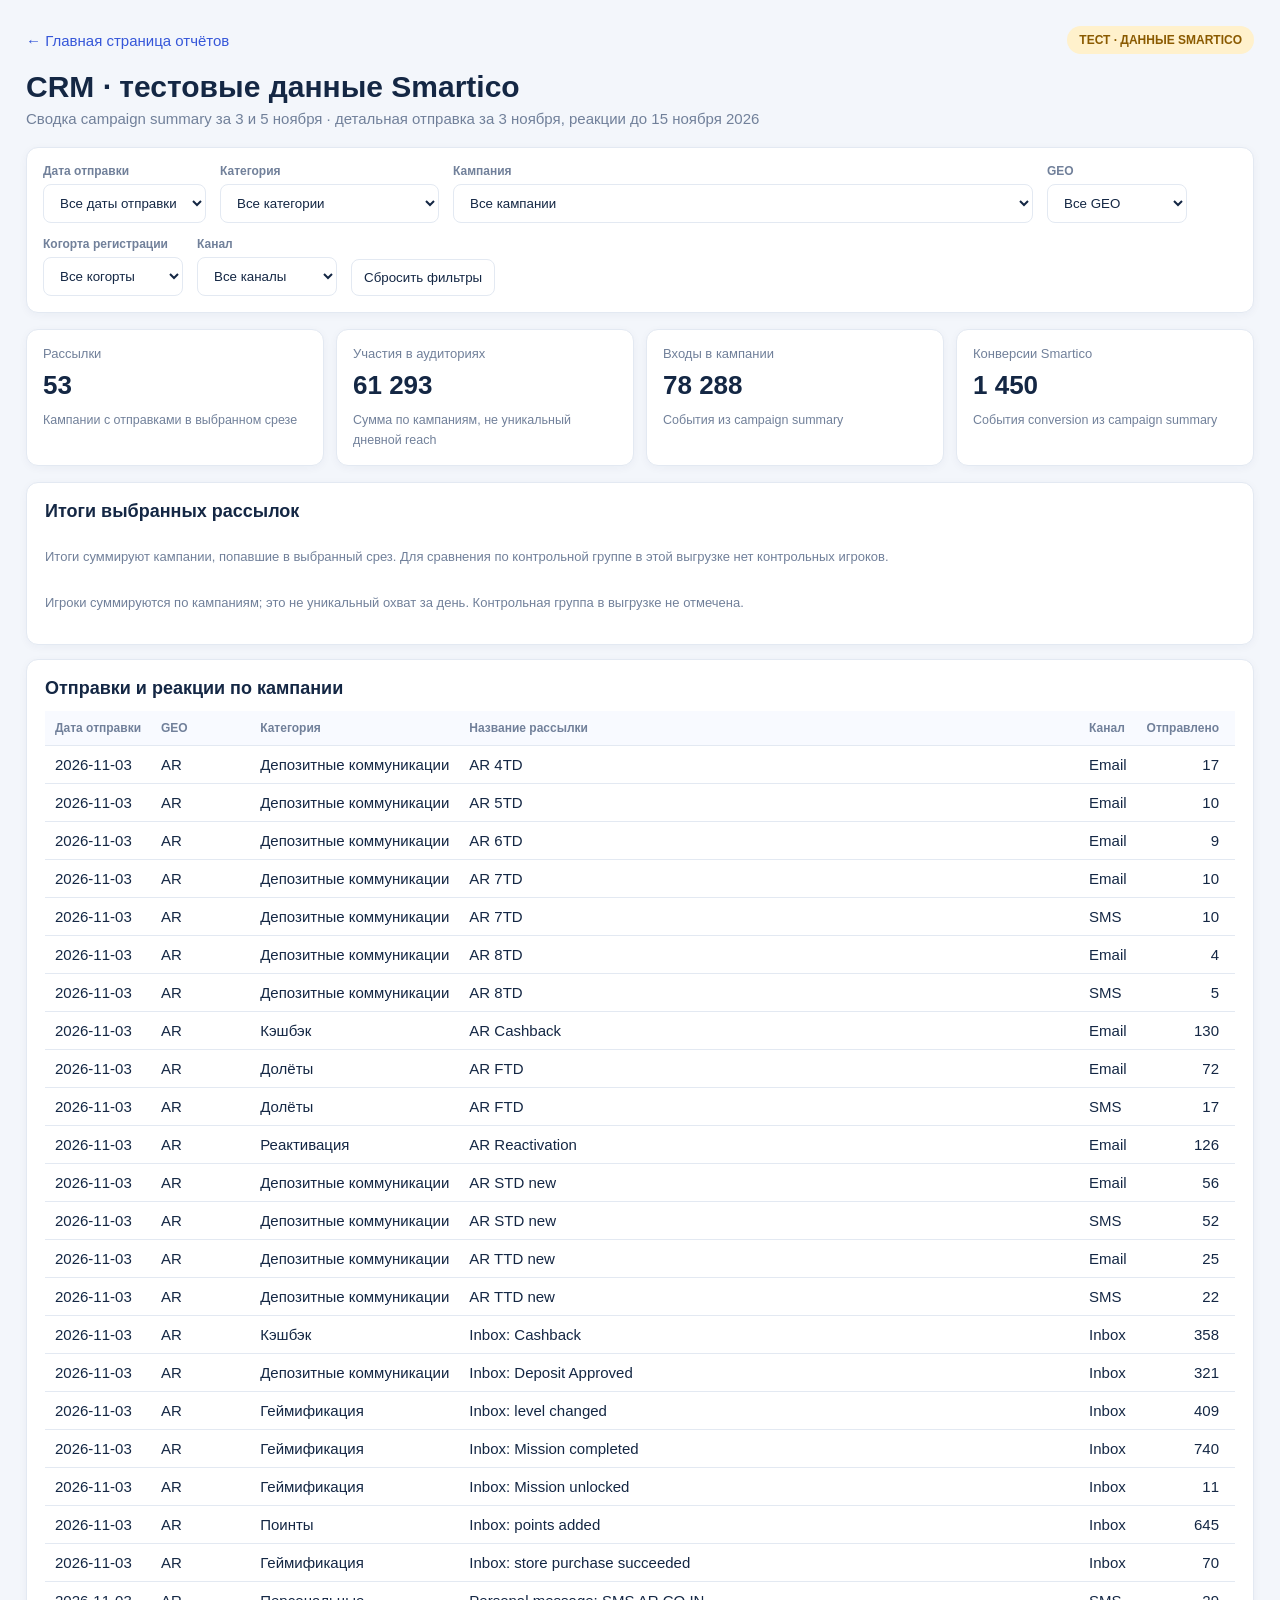
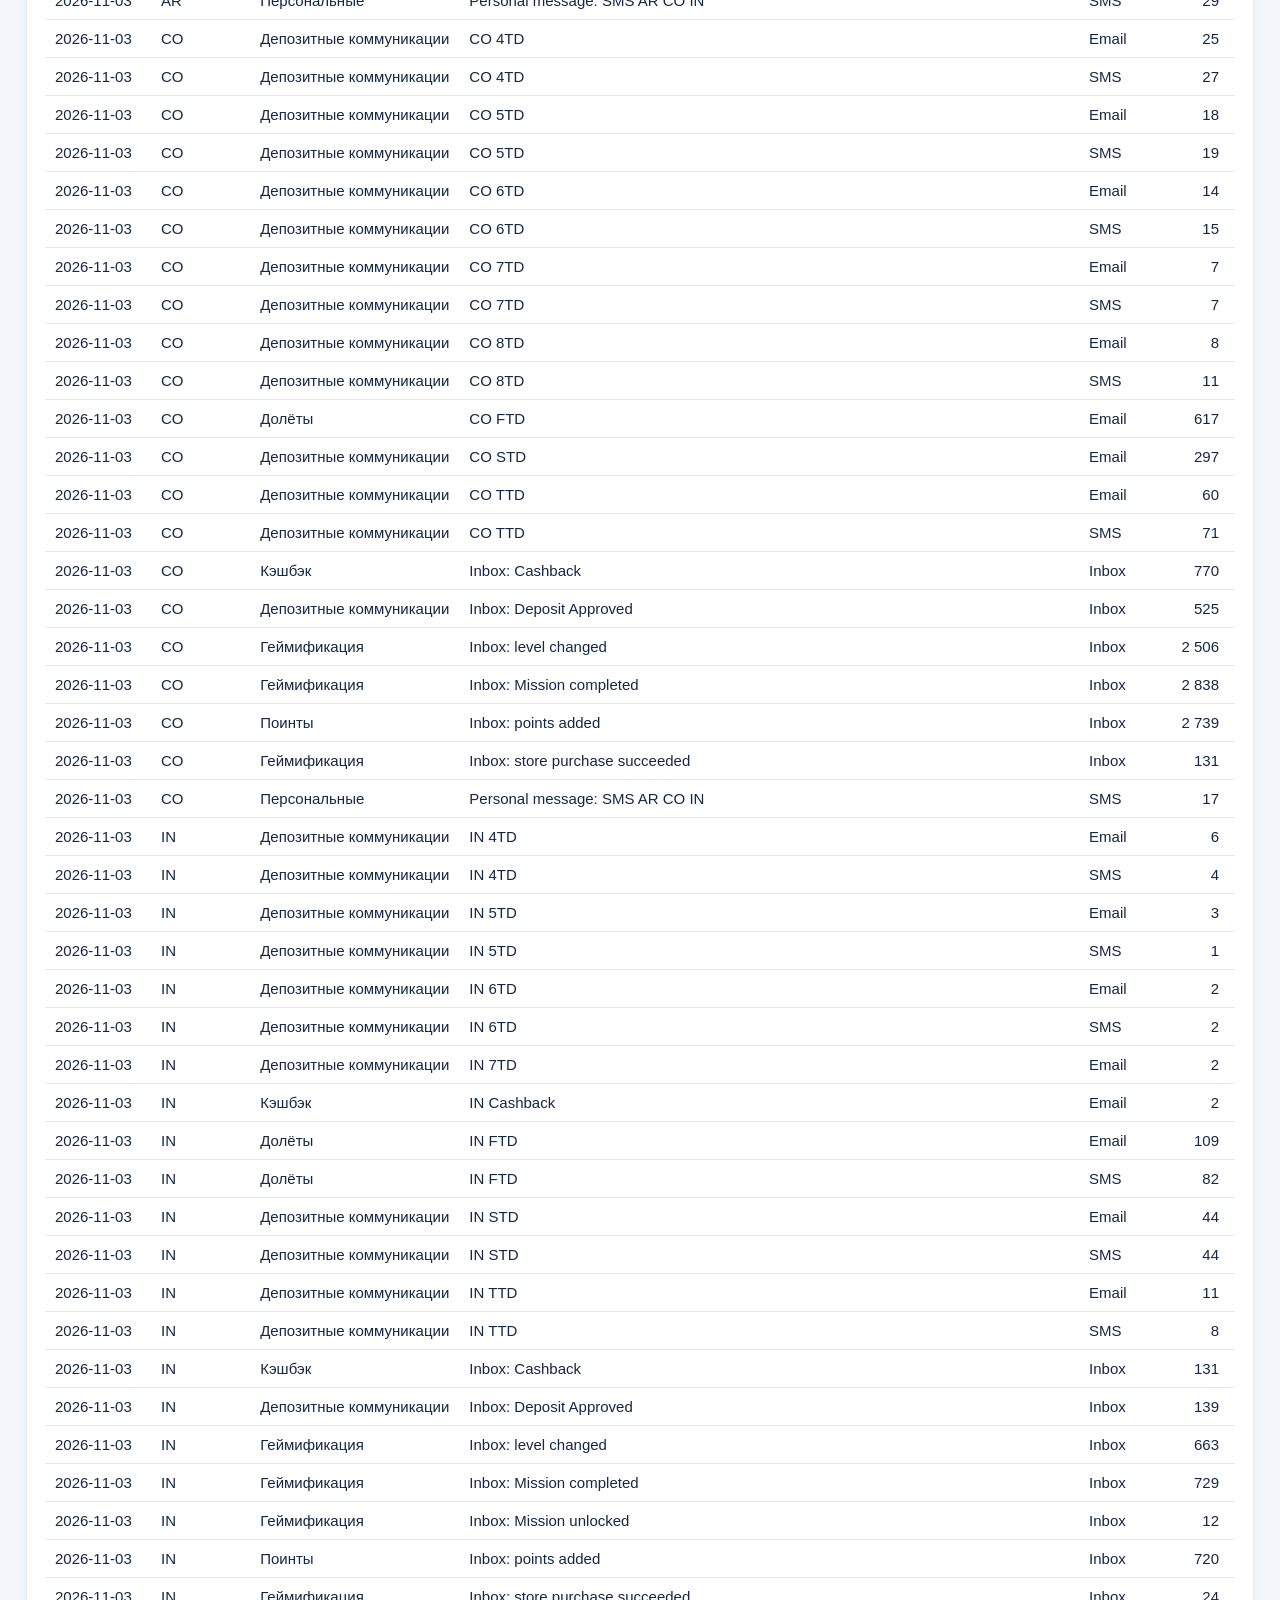
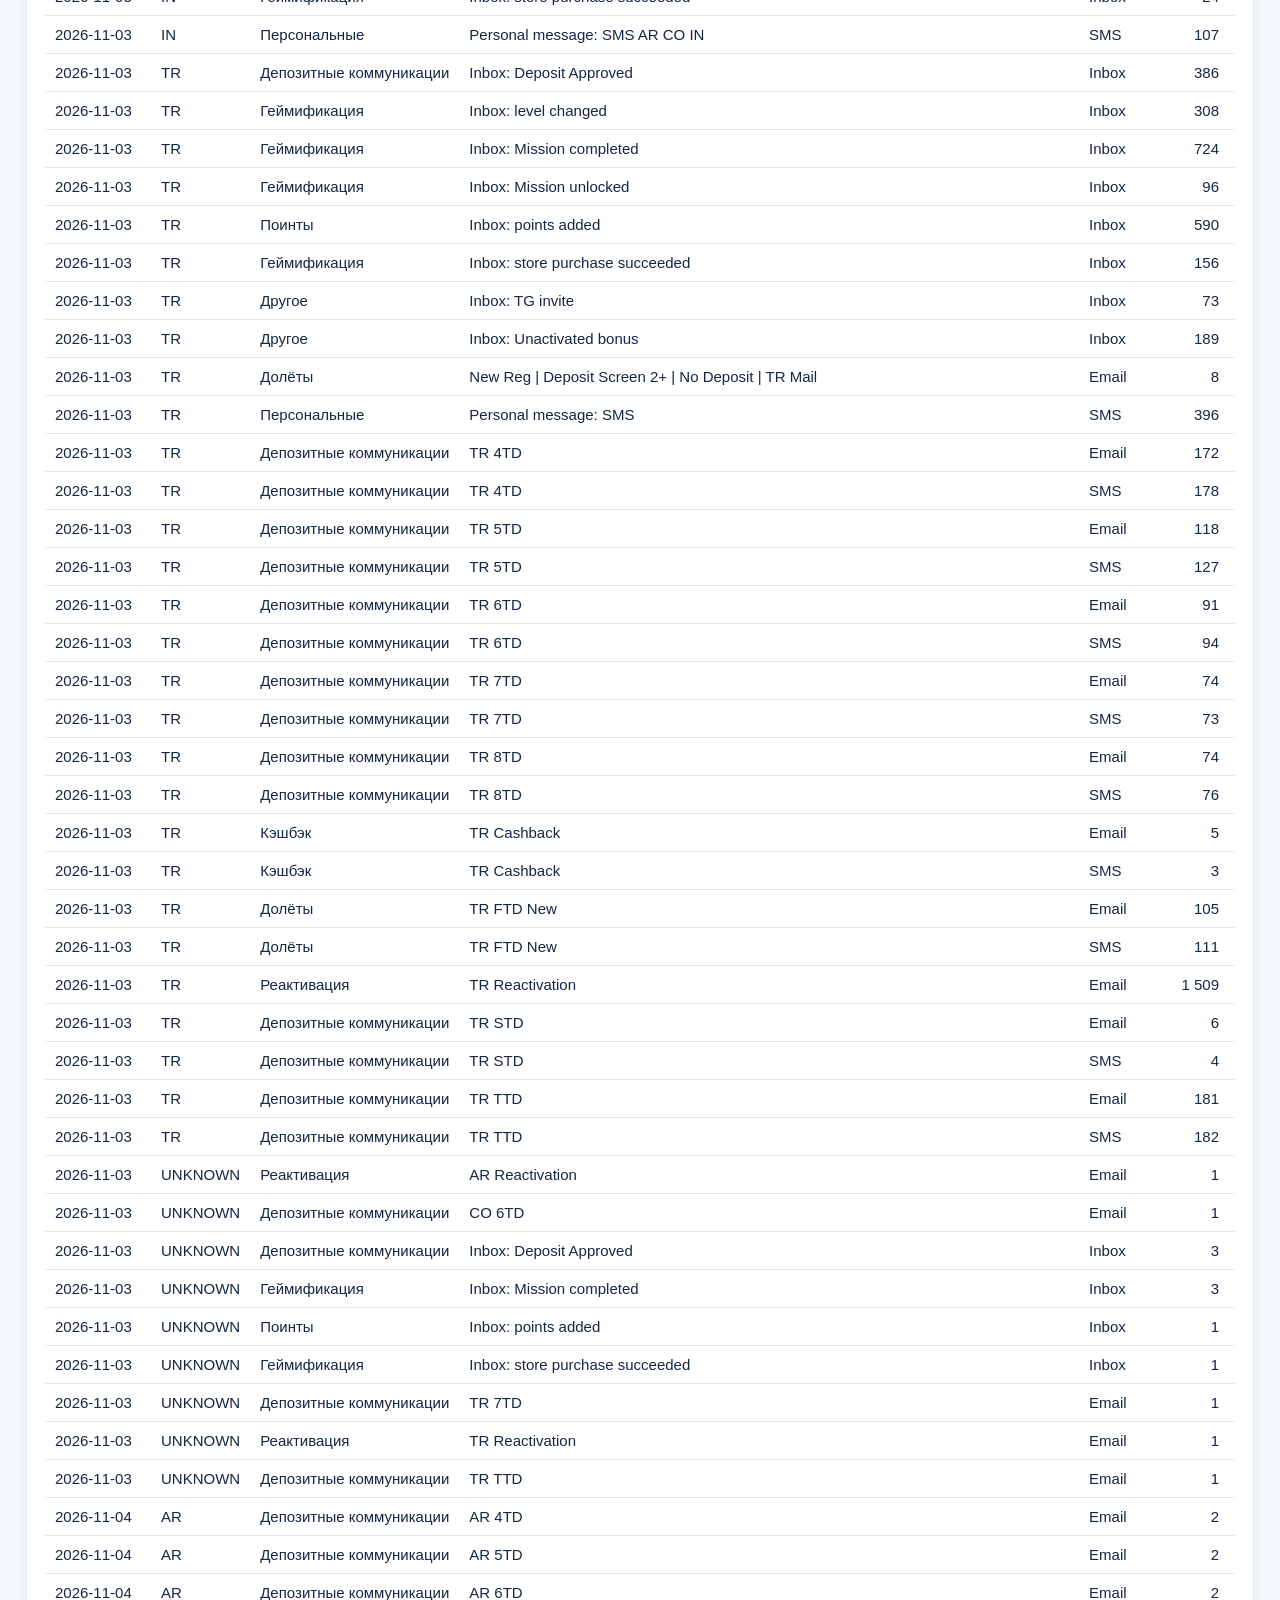
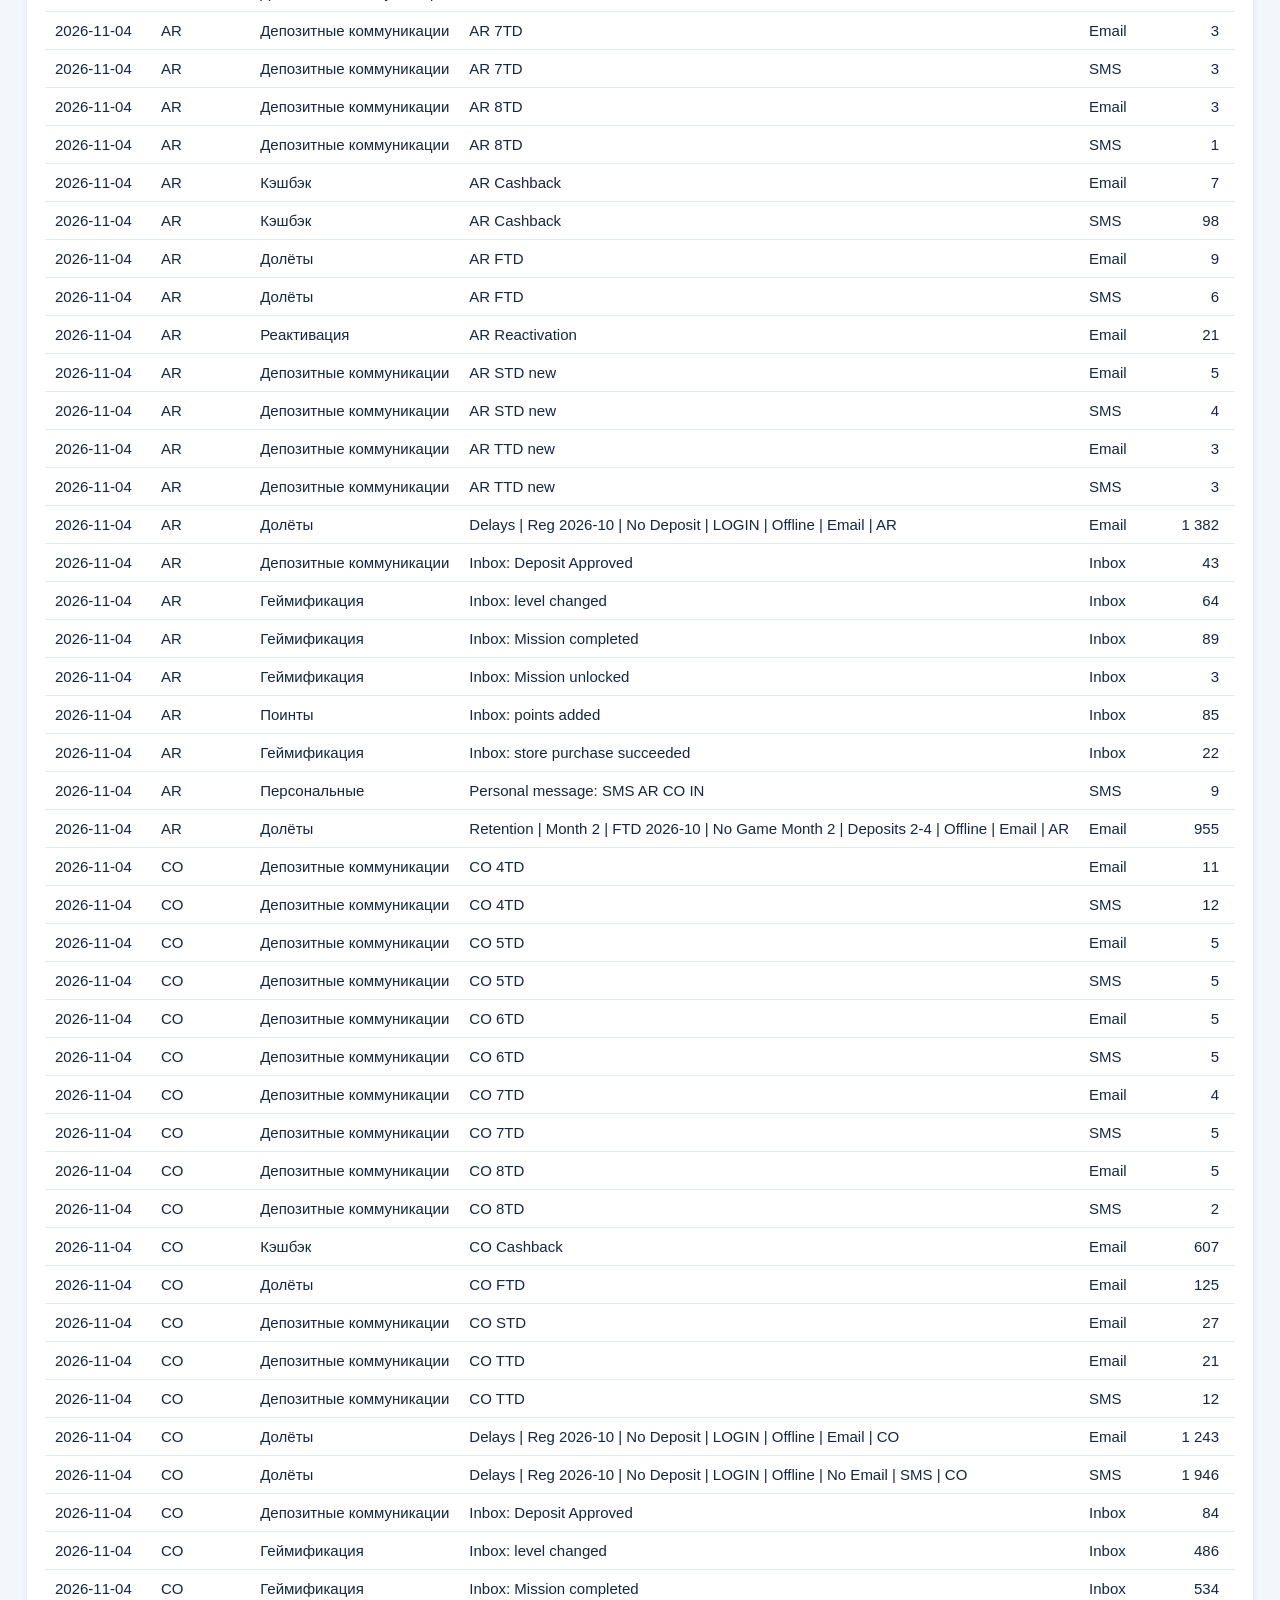
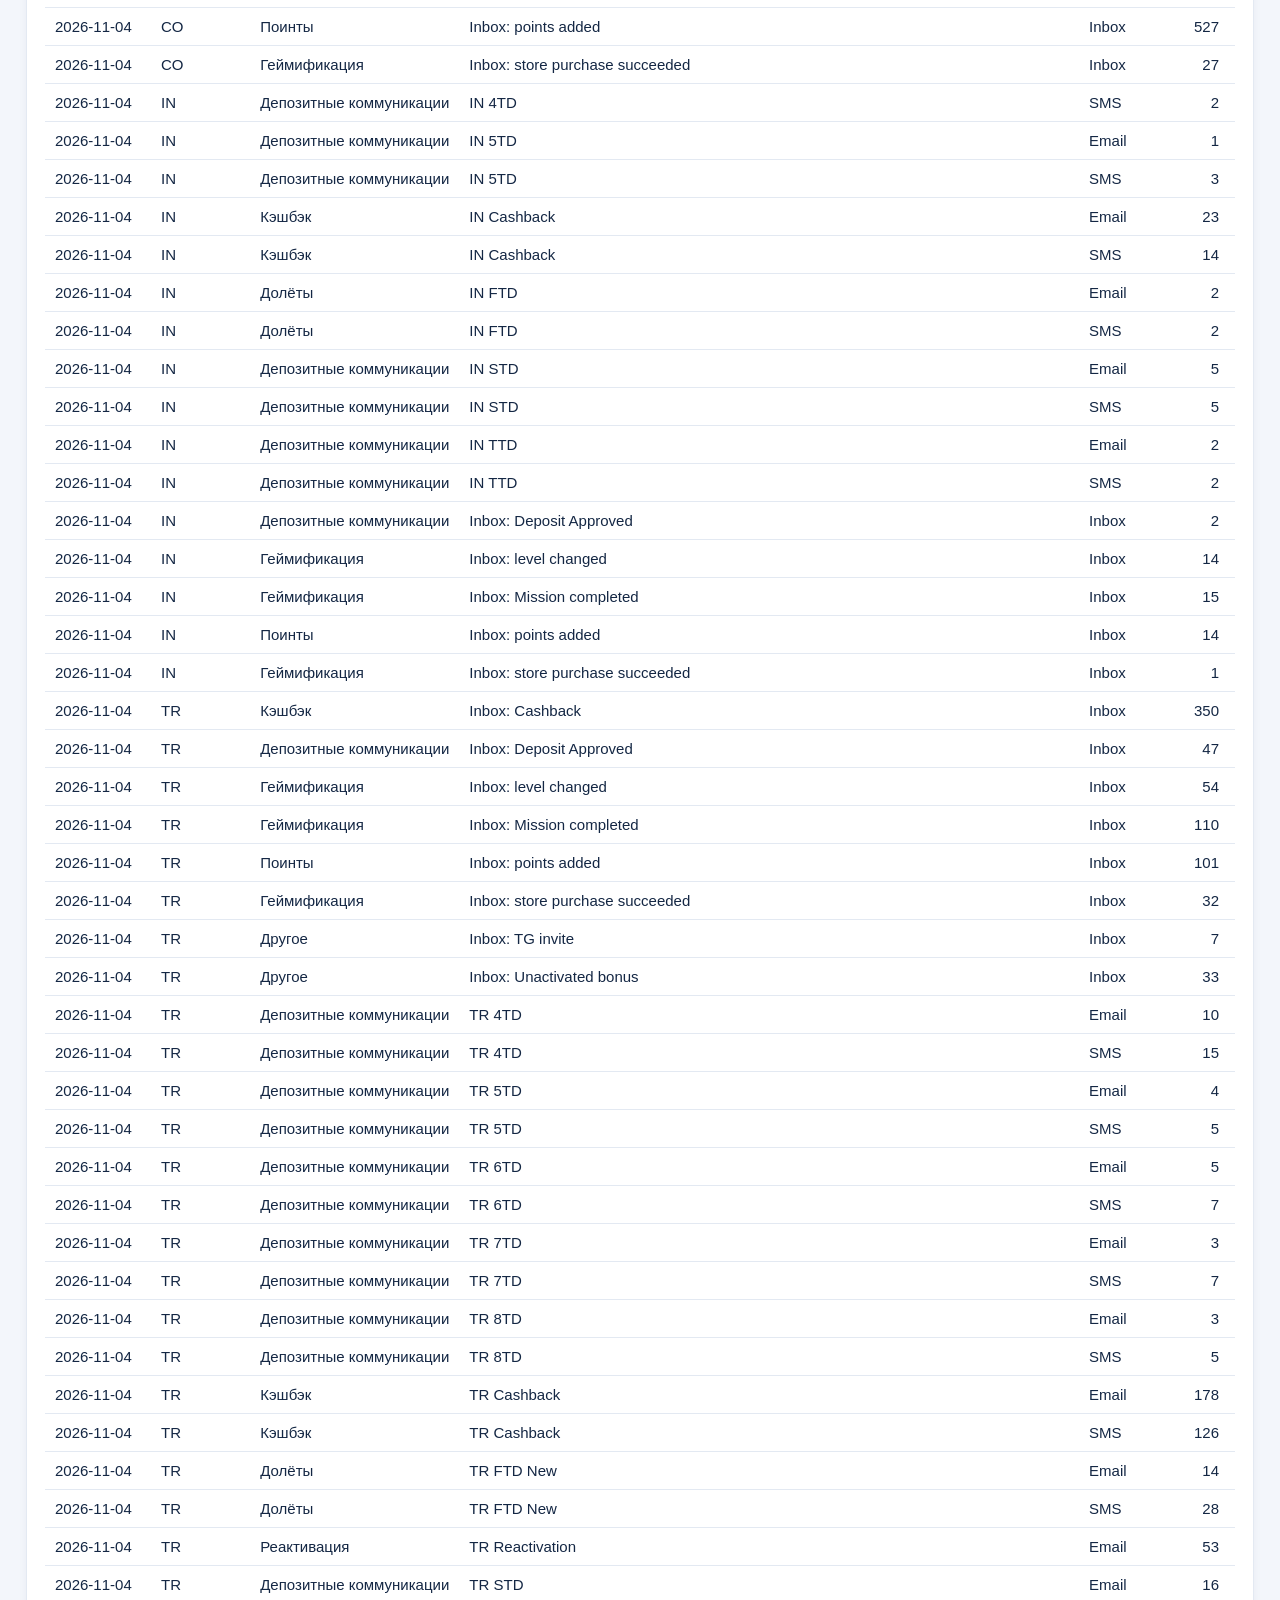
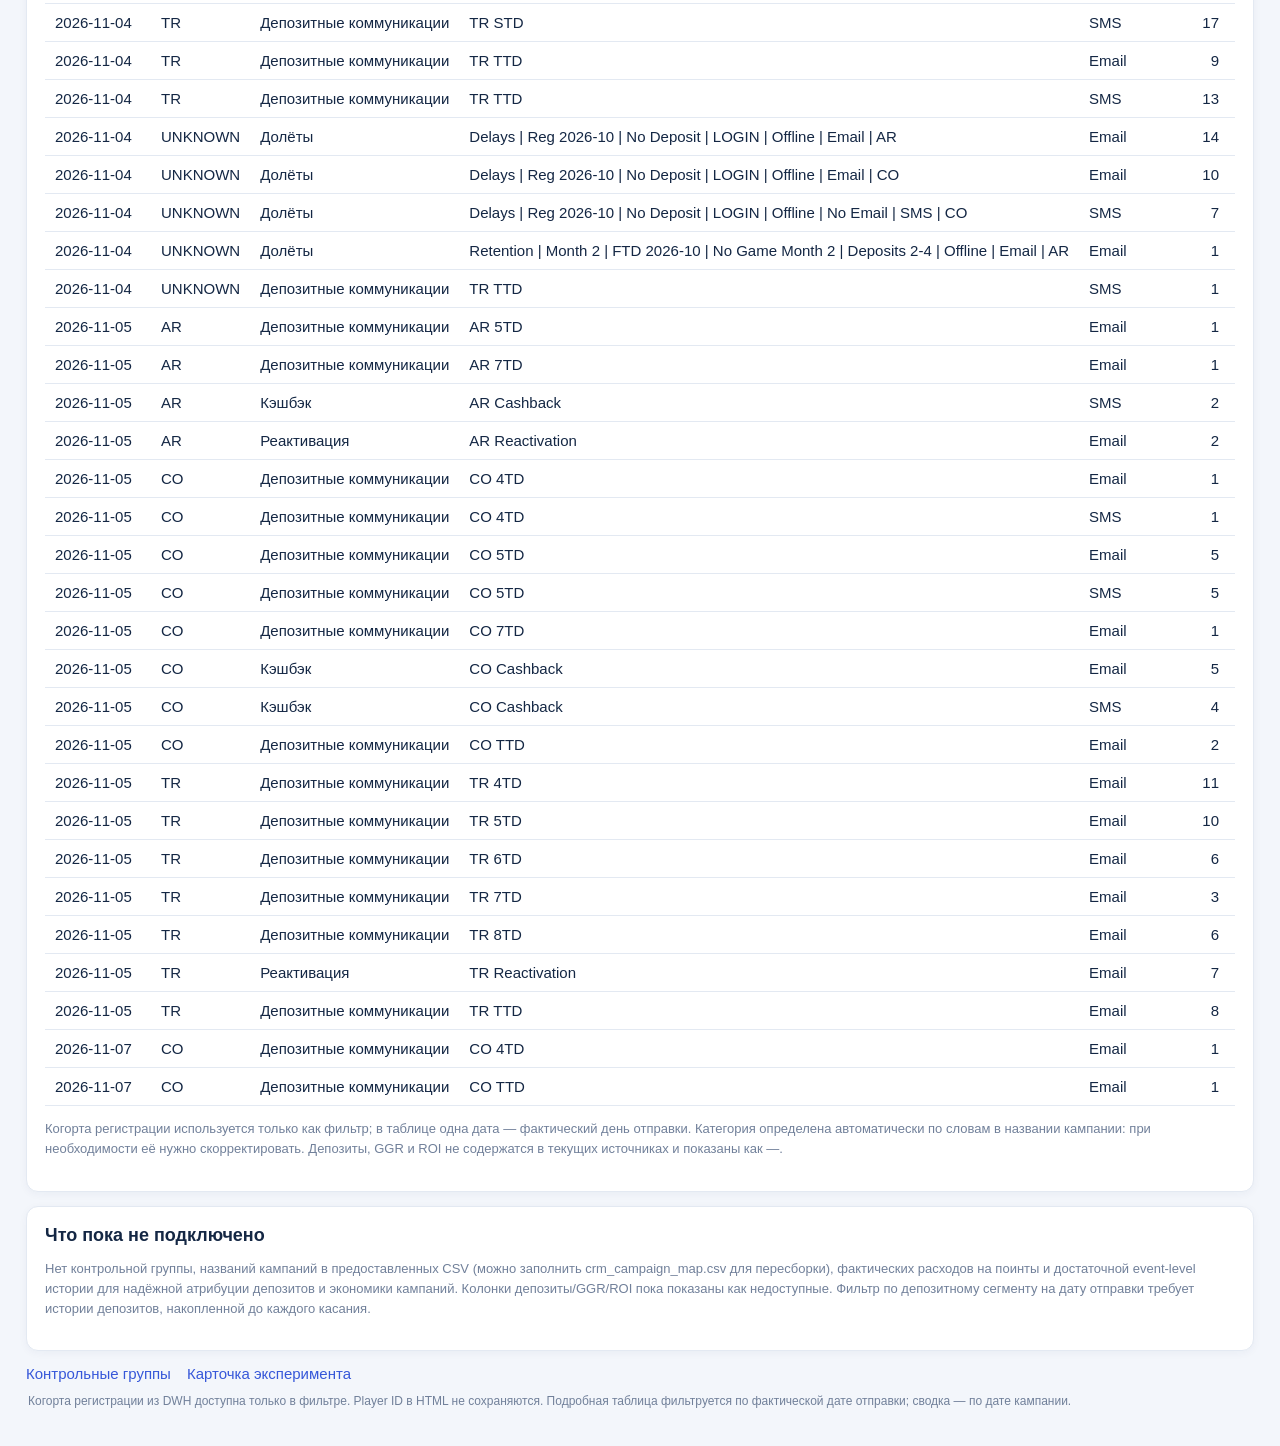
==== commit 54d62f76: "Add files via upload" ====
--- a/crm.html
+++ b/crm.html
@@ -1,11 +1,11 @@
 <!doctype html><html lang="ru"><head><meta charset="utf-8"><meta name="viewport" content="width=device-width,initial-scale=1"><title>CRM · тест Smartico</title><style>
 :root{--navy:#142744;--blue:#4466ec;--bg:#f3f6fb;--muted:#71809a;--line:#e3e9f2}*{box-sizing:border-box}body{margin:0;background:var(--bg);font:15px Arial,sans-serif;color:var(--navy)}.wrap{max-width:1500px;margin:auto;padding:26px}.top{display:flex;justify-content:space-between;align-items:center;margin-bottom:16px}.top a{color:#3657d9;text-decoration:none}.badge{color:#8a5a00;background:#fff1cc;padding:7px 12px;border-radius:15px;font-weight:700;font-size:12px}h1{margin:10px 0 6px;font-size:30px}.sub{color:var(--muted);margin-bottom:20px}.filters,.panel,.kpi{background:white;border:1px solid var(--line);border-radius:12px;box-shadow:0 2px 8px #1f37630b}.filters{display:flex;gap:14px;align-items:end;padding:16px;flex-wrap:wrap;margin-bottom:16px}.filters label{display:grid;gap:6px;color:var(--muted);font-size:12px;font-weight:bold}select,button{padding:10px 12px;border:1px solid var(--line);border-radius:8px;background:white;color:var(--navy);min-width:140px}button{cursor:pointer}.kpis{display:grid;grid-template-columns:repeat(4,1fr);gap:12px;margin:16px 0}.kpi{padding:16px}.kpi .label{font-size:13px;color:var(--muted)}.kpi .value{font-weight:700;font-size:26px;margin:9px 0}.kpi small{color:var(--muted);line-height:1.4}.panel{padding:18px;margin-bottom:14px}.panel h2{margin:0 0 12px;font-size:18px}.scroll{overflow:auto}table{border-collapse:collapse;width:100%;min-width:760px}th,td{text-align:left;padding:10px;border-bottom:1px solid var(--line);white-space:nowrap}th{font-size:12px;color:var(--muted);background:#f8faff}td.num{text-align:right;font-variant-numeric:tabular-nums}.note{font-size:13px;color:var(--muted);line-height:1.55}.pill{background:#eef2ff;color:#3657d9;border-radius:20px;padding:4px 9px;font-size:12px}.foot{color:var(--muted);font-size:12px;padding:12px 2px}.links a{margin-right:16px;color:#3657d9;text-decoration:none}@media(max-width:800px){.wrap{padding:14px}.kpis{grid-template-columns:repeat(2,1fr)}h1{font-size:24px}}
-</style></head><body><div class="wrap"><div class="top"><a href="index.html">← Главная страница отчётов</a><span class="badge">ТЕСТ · ДАННЫЕ SMARTICO</span></div><h1>CRM · тестовые данные Smartico</h1><div class="sub">Сводка по кампаниям 3 и 5 ноября 2026 · выгрузка статусов до 7 ноября</div><div class="filters"><label>Дата кампании<select id="date"></select></label><label>Фактическая дата отправки<select id="send_date"></select></label><label>GEO<select id="geo"></select></label><label>Кампания<select id="campaign"></select></label><label>Когорта регистрации<select id="cohort"></select></label><label>Канал<select id="channel"></select></label><button id="reset">Сбросить фильтры</button></div><div class="kpis" id="kpis"></div><div class="panel"><h2>Кампании и аудитории</h2><div class="scroll" id="summary"></div><p class="note">Число игроков в строках суммируется по кампаниям и может содержать повторных участников между кампаниями. Оно не равно уникальному охвату за весь день. Контрольная группа в этой выгрузке не отмечена.</p></div><div class="panel"><h2>Отправки и реакции по каналу · день фактической отправки</h2><div class="scroll" id="detail"></div><p class="note">Считаются уникальные игроки со статусом в рамках каждой кампании и канала. Один игрок с несколькими сообщениями учитывается один раз, потому что выгрузка содержит первые timestamps. Сводные кампании датированы 3 и 5 ноября; детальные статусы доступны только по экспортированной выборке отправок.</p></div><div class="panel"><h2>Что пока не подключено</h2><p class="note">Нет контрольной группы, названий кампаний, фактических расходов на поинты и достаточной event-level истории для надёжной атрибуции депозитов. Фильтр по депозитному сегменту на дату отправки требует истории депозитов, накопленной до каждого касания.</p></div><div class="links"><a href="crm_controls.html">Контрольные группы</a><a href="crm_experiment.html">Карточка эксперимента</a></div><div class="foot">Профили DWH использованы только для агрегации GEO и месяца регистрации. Player ID в HTML не сохраняются. Подробная таблица фильтруется по фактической дате отправки; сводка — по дате кампании.</div></div><script>window.CRM_TEST_DATA={"as_of":"2026-11-08","campaign_summary":[{"campaign_date":"2026-11-03","campaign_id":"1307726","geo":"TR","audience_players":23,"entries":23,"conversions":7,"control_players":0},{"campaign_date":"2026-11-03","campaign_id":"1315254","geo":"TR","audience_players":205,"entries":205,"conversions":13,"control_players":0},{"campaign_date":"2026-11-03","campaign_id":"1316912","geo":"TR","audience_players":213,"entries":213,"conversions":17,"control_players":0},{"campaign_date":"2026-11-03","campaign_id":"1316990","geo":"TR","audience_players":138,"entries":138,"conversions":10,"control_players":0},{"campaign_date":"2026-11-03","campaign_id":"1317098","geo":"TR","audience_players":107,"entries":107,"conversions":10,"control_players":0},{"campaign_date":"2026-11-03","campaign_id":"1317170","geo":"TR","audience_players":86,"entries":86,"conversions":9,"control_players":0},{"campaign_date":"2026-11-03","campaign_id":"1317272","geo":"TR","audience_players":90,"entries":90,"conversions":19,"control_players":0},{"campaign_date":"2026-11-03","campaign_id":"1317591","geo":"IN","audience_players":644,"entries":644,"conversions":49,"control_players":0},{"campaign_date":"2026-11-03","campaign_id":"1317806","geo":"IN","audience_players":49,"entries":49,"conversions":8,"control_players":0},{"campaign_date":"2026-11-03","campaign_id":"1317967","geo":"IN","audience_players":15,"entries":15,"conversions":11,"control_players":0},{"campaign_date":"2026-11-03","campaign_id":"1318017","geo":"IN","audience_players":7,"entries":7,"conversions":3,"control_players":0},{"campaign_date":"2026-11-03","campaign_id":"1318104","geo":"IN","audience_players":4,"entries":4,"conversions":2,"control_players":0},{"campaign_date":"2026-11-03","campaign_id":"1318179","geo":"IN","audience_players":2,"entries":2,"conversions":1,"control_players":0},{"campaign_date":"2026-11-03","campaign_id":"1318227","geo":"IN","audience_players":2,"entries":2,"conversions":2,"control_players":0},{"campaign_date":"2026-11-03","campaign_id":"1325211","geo":"IN","audience_players":28,"entries":30,"conversions":10,"control_players":0},{"campaign_date":"2026-11-03","campaign_id":"1338216","geo":"TR","audience_players":1628,"entries":1782,"conversions":346,"control_players":0},{"campaign_date":"2026-11-03","campaign_id":"1343172","geo":"TR","audience_players":234,"entries":404,"conversions":0,"control_players":0},{"campaign_date":"2026-11-03","campaign_id":"1345213","geo":"AR","audience_players":388,"entries":388,"conversions":58,"control_players":0},{"campaign_date":"2026-11-03","campaign_id":"1345398","geo":"AR","audience_players":22,"entries":22,"conversions":12,"control_players":0},{"campaign_date":"2026-11-03","campaign_id":"1345477","geo":"AR","audience_players":15,"entries":15,"conversions":0,"control_players":0},{"campaign_date":"2026-11-03","campaign_id":"1345554","geo":"AR","audience_players":12,"entries":12,"conversions":0,"control_players":0},{"campaign_date":"2026-11-03","campaign_id":"1345598","geo":"AR","audience_players":17,"entries":17,"conversions":0,"control_players":0},{"campaign_date":"2026-11-03","campaign_id":"1346922","geo":"AR","audience_players":8,"entries":8,"conversions":0,"control_players":0},{"campaign_date":"2026-11-03","campaign_id":"1365585","geo":"IN","audience_players":33,"entries":92,"conversions":0,"control_players":0},{"campaign_date":"2026-11-03","campaign_id":"1376893","geo":"AR","audience_players":151,"entries":290,"conversions":0,"control_players":0},{"campaign_date":"2026-11-03","campaign_id":"1376951","geo":"AR","audience_players":246,"entries":253,"conversions":67,"control_players":0},{"campaign_date":"2026-11-03","campaign_id":"1390946","geo":"TR","audience_players":396,"entries":451,"conversions":0,"control_players":0},{"campaign_date":"2026-11-03","campaign_id":"1411080","geo":"AR","audience_players":14,"entries":14,"conversions":0,"control_players":0},{"campaign_date":"2026-11-03","campaign_id":"1411080","geo":"TR","audience_players":96,"entries":98,"conversions":0,"control_players":0},{"campaign_date":"2026-11-03","campaign_id":"1411080","geo":"IN","audience_players":12,"entries":12,"conversions":0,"control_players":0},{"campaign_date":"2026-11-03","campaign_id":"1411096","geo":"TR","audience_players":835,"entries":1523,"conversions":0,"control_players":0},{"campaign_date":"2026-11-03","campaign_id":"1411096","geo":"AR","audience_players":830,"entries":1504,"conversions":0,"control_players":0},{"campaign_date":"2026-11-03","campaign_id":"1411096","geo":"CO","audience_players":3375,"entries":4840,"conversions":0,"control_players":0},{"campaign_date":"2026-11-03","campaign_id":"1411096","geo":"IN","audience_players":746,"entries":1001,"conversions":0,"control_players":0},{"campaign_date":"2026-11-03","campaign_id":"1411185","geo":"CO","audience_players":2993,"entries":3129,"conversions":0,"control_players":0},{"campaign_date":"2026-11-03","campaign_id":"1411185","geo":"AR","audience_players":473,"entries":510,"conversions":0,"control_players":0},{"campaign_date":"2026-11-03","campaign_id":"1411185","geo":"IN","audience_players":677,"entries":713,"conversions":0,"control_players":0},{"campaign_date":"2026-11-03","campaign_id":"1411185","geo":"TR","audience_players":362,"entries":375,"conversions":0,"control_players":0},{"campaign_date":"2026-11-03","campaign_id":"1411192","geo":"AR","audience_players":730,"entries":1274,"conversions":0,"control_players":0},{"campaign_date":"2026-11-03","campaign_id":"1411192","geo":"CO","audience_players":3266,"entries":4487,"conversions":0,"control_players":0},{"campaign_date":"2026-11-03","campaign_id":"1411192","geo":"TR","audience_players":691,"entries":1110,"conversions":0,"control_players":0},{"campaign_date":"2026-11-03","campaign_id":"1411192","geo":"IN","audience_players":735,"entries":993,"conversions":0,"control_players":0},{"campaign_date":"2026-11-03","campaign_id":"1411196","geo":"IN","audience_players":25,"entries":41,"conversions":0,"control_players":0},{"campaign_date":"2026-11-03","campaign_id":"1411196","geo":"TR","audience_players":189,"entries":394,"conversions":0,"control_players":0},{"campaign_date":"2026-11-03","campaign_id":"1411196","geo":"AR","audience_players":92,"entries":112,"conversions":0,"control_players":0},{"campaign_date":"2026-11-03","campaign_id":"1411196","geo":"CO","audience_players":159,"entries":237,"conversions":0,"control_players":0},{"campaign_date":"2026-11-03","campaign_id":"1483395","geo":"TR","audience_players":834,"entries":1193,"conversions":492,"control_players":0},{"campaign_date":"2026-11-03","campaign_id":"1483395","geo":"IN","audience_players":746,"entries":870,"conversions":552,"control_players":0},{"campaign_date":"2026-11-03","campaign_id":"1483395","geo":"CO","audience_players":3373,"entries":3979,"conversions":1292,"control_players":0},{"campaign_date":"2026-11-03","campaign_id":"1483395","geo":"AR","audience_players":829,"entries":1140,"conversions":488,"control_players":0},{"campaign_date":"2026-11-03","campaign_id":"1493127","geo":"CO","audience_players":754,"entries":883,"conversions":0,"control_players":0},{"campaign_date":"2026-11-03","campaign_id":"1493496","geo":"CO","audience_players":2797,"entries":2797,"conversions":0,"control_players":0},{"campaign_date":"2026-11-03","campaign_id":"1497101","geo":"CO","audience_players":330,"entries":330,"conversions":0,"control_players":0},{"campaign_date":"2026-11-03","campaign_id":"1497298","geo":"CO","audience_players":89,"entries":89,"conversions":19,"control_players":0},{"campaign_date":"2026-11-03","campaign_id":"1503789","geo":"CO","audience_players":42,"entries":42,"conversions":8,"control_players":0},{"campaign_date":"2026-11-03","campaign_id":"1504014","geo":"CO","audience_players":30,"entries":30,"conversions":10,"control_players":0},{"campaign_date":"2026-11-03","campaign_id":"1504242","geo":"CO","audience_players":25,"entries":25,"conversions":9,"control_players":0},{"campaign_date":"2026-11-03","campaign_id":"1505129","geo":"CO","audience_players":16,"entries":16,"conversions":3,"control_players":0},{"campaign_date":"2026-11-03","campaign_id":"1505259","geo":"CO","audience_players":14,"entries":14,"conversions":1,"control_players":0},{"campaign_date":"2026-11-03","campaign_id":"1505385","geo":"TR","audience_players":300,"entries":300,"conversions":1,"control_players":0},{"campaign_date":"2026-11-03","campaign_id":"1510980","geo":"TR","audience_players":1794,"entries":211200,"conversions":0,"control_players":0},{"campaign_date":"2026-11-03","campaign_id":"1511803","geo":"IN","audience_players":1041,"entries":3659,"conversions":203,"control_players":0},{"campaign_date":"2026-11-03","campaign_id":"1511803","geo":"CO","audience_players":6701,"entries":17934,"conversions":1251,"control_players":0},{"campaign_date":"2026-11-03","campaign_id":"1511803","geo":"TR","audience_players":2522,"entries":12002,"conversions":711,"control_players":0},{"campaign_date":"2026-11-03","campaign_id":"1511803","geo":"AR","audience_players":2329,"entries":8324,"conversions":475,"control_players":0},{"campaign_date":"2026-11-03","campaign_id":"1512991","geo":"TR","audience_players":1885,"entries":905477,"conversions":0,"control_players":0},{"campaign_date":"2026-11-03","campaign_id":"1513004","geo":"TR","audience_players":362,"entries":375,"conversions":0,"control_players":0},{"campaign_date":"2026-11-03","campaign_id":"1514698","geo":"AR","audience_players":1289,"entries":1289,"conversions":0,"control_players":0},{"campaign_date":"2026-11-03","campaign_id":"1514698","geo":"IN","audience_players":388,"entries":388,"conversions":0,"control_players":0},{"campaign_date":"2026-11-03","campaign_id":"1514698","geo":"TR","audience_players":1644,"entries":1644,"conversions":0,"control_players":0},{"campaign_date":"2026-11-03","campaign_id":"1514698","geo":"CO","audience_players":3099,"entries":3099,"conversions":0,"control_players":0},{"campaign_date":"2026-11-03","campaign_id":"1565170","geo":"CO","audience_players":4098,"entries":14723,"conversions":71,"control_players":0},{"campaign_date":"2026-11-03","campaign_id":"1565170","geo":"TR","audience_players":1745,"entries":8185,"conversions":103,"control_players":0},{"campaign_date":"2026-11-03","campaign_id":"1565170","geo":"IN","audience_players":683,"entries":2732,"conversions":15,"control_players":0},{"campaign_date":"2026-11-03","campaign_id":"1565170","geo":"AR","audience_players":1713,"entries":7436,"conversions":35,"control_players":0},{"campaign_date":"2026-11-03","campaign_id":"1565375","geo":"AR","audience_players":64,"entries":64,"conversions":4,"control_players":0},{"campaign_date":"2026-11-03","campaign_id":"1565496","geo":"AR","audience_players":30,"entries":30,"conversions":6,"control_players":0},{"campaign_date":"2026-11-03","campaign_id":"1581996","geo":"IN","audience_players":107,"entries":114,"conversions":0,"control_players":0},{"campaign_date":"2026-11-03","campaign_id":"1581996","geo":"CO","audience_players":17,"entries":17,"conversions":0,"control_players":0},{"campaign_date":"2026-11-03","campaign_id":"1581996","geo":"AR","audience_players":38,"entries":38,"conversions":0,"control_players":0},{"campaign_date":"2026-11-03","campaign_id":"1612933","geo":"TR","audience_players":9,"entries":9,"conversions":0,"control_players":0},{"campaign_date":"2026-11-03","campaign_id":"1693773","geo":"IN","audience_players":1,"entries":1,"conversions":0,"control_players":0},{"campaign_date":"2026-11-03","campaign_id":"1713355","geo":"TR","audience_players":80,"entries":80,"conversions":0,"control_players":0},{"campaign_date":"2026-11-03","campaign_id":"1714154","geo":"CO","audience_players":2938,"entries":2963,"conversions":0,"control_players":0},{"campaign_date":"2026-11-03","campaign_id":"1714154","geo":"TR","audience_players":344,"entries":345,"conversions":0,"control_players":0},{"campaign_date":"2026-11-03","campaign_id":"1714154","geo":"AR","audience_players":449,"entries":454,"conversions":0,"control_players":0},{"campaign_date":"2026-11-03","campaign_id":"1714154","geo":"IN","audience_players":671,"entries":675,"conversions":0,"control_players":0},{"campaign_date":"2026-11-03","campaign_id":"1738958","geo":"TR","audience_players":222,"entries":222,"conversions":0,"control_players":0},{"campaign_date":"2026-11-03","campaign_id":"1740467","geo":"TR","audience_players":433,"entries":923,"conversions":0,"control_players":0},{"campaign_date":"2026-11-03","campaign_id":"1740467","geo":"AR","audience_players":364,"entries":657,"conversions":0,"control_players":0},{"campaign_date":"2026-11-03","campaign_id":"1740467","geo":"IN","audience_players":142,"entries":341,"conversions":0,"control_players":0},{"campaign_date":"2026-11-03","campaign_id":"1740467","geo":"CO","audience_players":611,"entries":942,"conversions":0,"control_players":0},{"campaign_date":"2026-11-03","campaign_id":"1741409","geo":"CO","audience_players":770,"entries":770,"conversions":0,"control_players":0},{"campaign_date":"2026-11-03","campaign_id":"1741409","geo":"AR","audience_players":358,"entries":358,"conversions":0,"control_players":0},{"campaign_date":"2026-11-03","campaign_id":"1741409","geo":"IN","audience_players":131,"entries":131,"conversions":0,"control_players":0},{"campaign_date":"2026-11-03","campaign_id":"1741409","geo":"TR","audience_players":350,"entries":350,"conversions":0,"control_players":0},{"campaign_date":"2026-11-03","campaign_id":"1761949","geo":"AR","audience_players":970,"entries":970,"conversions":4,"control_players":0},{"campaign_date":"2026-11-03","campaign_id":"1762099","geo":"CO","audience_players":1264,"entries":1264,"conversions":0,"control_players":0},{"campaign_date":"2026-11-03","campaign_id":"1762115","geo":"AR","audience_players":1396,"entries":1396,"conversions":0,"control_players":0},{"campaign_date":"2026-11-03","campaign_id":"1762415","geo":"CO","audience_players":2098,"entries":2098,"conversions":11,"control_players":0},{"campaign_date":"2026-11-05","campaign_id":"1307726","geo":"TR","audience_players":42,"entries":42,"conversions":11,"control_players":0},{"campaign_date":"2026-11-05","campaign_id":"1315254","geo":"TR","audience_players":55,"entries":55,"conversions":22,"control_players":0},{"campaign_date":"2026-11-05","campaign_id":"1316912","geo":"TR","audience_players":36,"entries":36,"conversions":14,"control_players":0},{"campaign_date":"2026-11-05","campaign_id":"1316990","geo":"TR","audience_players":33,"entries":33,"conversions":11,"control_players":0},{"campaign_date":"2026-11-05","campaign_id":"1317098","geo":"TR","audience_players":28,"entries":28,"conversions":13,"control_players":0},{"campaign_date":"2026-11-05","campaign_id":"1317170","geo":"TR","audience_players":26,"entries":26,"conversions":4,"control_players":0},{"campaign_date":"2026-11-05","campaign_id":"1317272","geo":"TR","audience_players":29,"entries":29,"conversions":8,"control_players":0},{"campaign_date":"2026-11-05","campaign_id":"1317591","geo":"IN","audience_players":735,"entries":735,"conversions":56,"control_players":0},{"campaign_date":"2026-11-05","campaign_id":"1317806","geo":"IN","audience_players":49,"entries":49,"conversions":8,"control_players":0},{"campaign_date":"2026-11-05","campaign_id":"1317967","geo":"IN","audience_players":18,"entries":18,"conversions":4,"control_players":0},{"campaign_date":"2026-11-05","campaign_id":"1318017","geo":"IN","audience_players":11,"entries":11,"conversions":4,"control_players":0},{"campaign_date":"2026-11-05","campaign_id":"1318104","geo":"IN","audience_players":3,"entries":3,"conversions":2,"control_players":0},{"campaign_date":"2026-11-05","campaign_id":"1318179","geo":"IN","audience_players":3,"entries":3,"conversions":2,"control_players":0},{"campaign_date":"2026-11-05","campaign_id":"1318227","geo":"IN","audience_players":5,"entries":5,"conversions":3,"control_players":0},{"campaign_date":"2026-11-05","campaign_id":"1318283","geo":"IN","audience_players":1,"entries":1,"conversions":0,"control_players":0},{"campaign_date":"2026-11-05","campaign_id":"1325211","geo":"IN","audience_players":39,"entries":44,"conversions":11,"control_players":0},{"campaign_date":"2026-11-05","campaign_id":"1338216","geo":"TR","audience_players":438,"entries":611,"conversions":349,"control_players":0},{"campaign_date":"2026-11-05","campaign_id":"1343172","geo":"TR","audience_players":267,"entries":455,"conversions":0,"control_players":0},{"campaign_date":"2026-11-05","campaign_id":"1345213","geo":"AR","audience_players":496,"entries":496,"conversions":71,"control_players":0},{"campaign_date":"2026-11-05","campaign_id":"1345398","geo":"AR","audience_players":34,"entries":34,"conversions":12,"control_players":0},{"campaign_date":"2026-11-05","campaign_id":"1345477","geo":"AR","audience_players":18,"entries":18,"conversions":0,"control_players":0},{"campaign_date":"2026-11-05","campaign_id":"1345554","geo":"AR","audience_players":18,"entries":18,"conversions":0,"control_players":0},{"campaign_date":"2026-11-05","campaign_id":"1345598","geo":"AR","audience_players":10,"entries":10,"conversions":0,"control_players":0},{"campaign_date":"2026-11-05","campaign_id":"1346922","geo":"AR","audience_players":13,"entries":13,"conversions":0,"control_players":0},{"campaign_date":"2026-11-05","campaign_id":"1365585","geo":"IN","audience_players":35,"entries":74,"conversions":0,"control_players":0},{"campaign_date":"2026-11-05","campaign_id":"1376893","geo":"AR","audience_players":182,"entries":318,"conversions":0,"control_players":0},{"campaign_date":"2026-11-05","campaign_id":"1376951","geo":"AR","audience_players":240,"entries":254,"conversions":91,"control_players":0},{"campaign_date":"2026-11-05","campaign_id":"1390946","geo":"TR","audience_players":239,"entries":268,"conversions":0,"control_players":0},{"campaign_date":"2026-11-05","campaign_id":"1411080","geo":"AR","audience_players":16,"entries":16,"conversions":0,"control_players":0},{"campaign_date":"2026-11-05","campaign_id":"1411080","geo":"CO","audience_players":6,"entries":6,"conversions":0,"control_players":0},{"campaign_date":"2026-11-05","campaign_id":"1411080","geo":"TR","audience_players":106,"entries":106,"conversions":0,"control_players":0},{"campaign_date":"2026-11-05","campaign_id":"1411096","geo":"CO","audience_players":2779,"entries":4230,"conversions":0,"control_players":0},{"campaign_date":"2026-11-05","campaign_id":"1411096","geo":"TR","audience_players":1007,"entries":1966,"conversions":0,"control_players":0},{"campaign_date":"2026-11-05","campaign_id":"1411096","geo":"AR","audience_players":981,"entries":1752,"conversions":0,"control_players":0},{"campaign_date":"2026-11-05","campaign_id":"1411096","geo":"IN","audience_players":824,"entries":1080,"conversions":0,"control_players":0},{"campaign_date":"2026-11-05","campaign_id":"1411185","geo":"IN","audience_players":752,"entries":783,"conversions":0,"control_players":0},{"campaign_date":"2026-11-05","campaign_id":"1411185","geo":"AR","audience_players":562,"entries":588,"conversions":0,"control_players":0},{"campaign_date":"2026-11-05","campaign_id":"1411185","geo":"TR","audience_players":474,"entries":497,"conversions":0,"control_players":0},{"campaign_date":"2026-11-05","campaign_id":"1411185","geo":"CO","audience_players":2364,"entries":2506,"conversions":0,"control_players":0},{"campaign_date":"2026-11-05","campaign_id":"1411192","geo":"IN","audience_players":801,"entries":1098,"conversions":0,"control_players":0},{"campaign_date":"2026-11-05","campaign_id":"1411192","geo":"CO","audience_players":2651,"entries":4065,"conversions":0,"control_players":0},{"campaign_date":"2026-11-05","campaign_id":"1411192","geo":"TR","audience_players":807,"entries":1336,"conversions":0,"control_players":0},{"campaign_date":"2026-11-05","campaign_id":"1411192","geo":"AR","audience_players":848,"entries":1451,"conversions":0,"control_players":0},{"campaign_date":"2026-11-05","campaign_id":"1411196","geo":"AR","audience_players":117,"entries":141,"conversions":0,"control_players":0},{"campaign_date":"2026-11-05","campaign_id":"1411196","geo":"CO","audience_players":180,"entries":275,"conversions":0,"control_players":0},{"campaign_date":"2026-11-05","campaign_id":"1411196","geo":"IN","audience_players":26,"entries":45,"conversions":0,"control_players":0},{"campaign_date":"2026-11-05","campaign_id":"1411196","geo":"TR","audience_players":191,"entries":372,"conversions":0,"control_players":0},{"campaign_date":"2026-11-05","campaign_id":"1483395","geo":"AR","audience_players":978,"entries":1278,"conversions":389,"control_players":0},{"campaign_date":"2026-11-05","campaign_id":"1483395","geo":"IN","audience_players":824,"entries":918,"conversions":281,"control_players":0},{"campaign_date":"2026-11-05","campaign_id":"1483395","geo":"TR","audience_players":1007,"entries":1467,"conversions":691,"control_players":0},{"campaign_date":"2026-11-05","campaign_id":"1483395","geo":"CO","audience_players":2777,"entries":3311,"conversions":740,"control_players":0},{"campaign_date":"2026-11-05","campaign_id":"1493127","geo":"CO","audience_players":636,"entries":788,"conversions":0,"control_players":0},{"campaign_date":"2026-11-05","campaign_id":"1493496","geo":"CO","audience_players":2225,"entries":2225,"conversions":0,"control_players":0},{"campaign_date":"2026-11-05","campaign_id":"1497101","geo":"CO","audience_players":256,"entries":256,"conversions":1,"control_players":0},{"campaign_date":"2026-11-05","campaign_id":"1497298","geo":"CO","audience_players":86,"entries":86,"conversions":12,"control_players":0},{"campaign_date":"2026-11-05","campaign_id":"1503789","geo":"CO","audience_players":47,"entries":47,"conversions":4,"control_players":0},{"campaign_date":"2026-11-05","campaign_id":"1504014","geo":"CO","audience_players":34,"entries":34,"conversions":9,"control_players":0},{"campaign_date":"2026-11-05","campaign_id":"1504242","geo":"CO","audience_players":31,"entries":31,"conversions":3,"control_players":0},{"campaign_date":"2026-11-05","campaign_id":"1505129","geo":"CO","audience_players":21,"entries":21,"conversions":5,"control_players":0},{"campaign_date":"2026-11-05","campaign_id":"1505259","geo":"CO","audience_players":9,"entries":9,"conversions":1,"control_players":0},{"campaign_date":"2026-11-05","campaign_id":"1505385","geo":"TR","audience_players":417,"entries":417,"conversions":0,"control_players":0},{"campaign_date":"2026-11-05","campaign_id":"1510980","geo":"TR","audience_players":1163,"entries":182553,"conversions":0,"control_players":0},{"campaign_date":"2026-11-05","campaign_id":"1511803","geo":"TR","audience_players":2478,"entries":13233,"conversions":600,"control_players":0},{"campaign_date":"2026-11-05","campaign_id":"1511803","geo":"AR","audience_players":2180,"entries":8011,"conversions":396,"control_players":0},{"campaign_date":"2026-11-05","campaign_id":"1511803","geo":"IN","audience_players":813,"entries":3599,"conversions":123,"control_players":0},{"campaign_date":"2026-11-05","campaign_id":"1511803","geo":"CO","audience_players":5276,"entries":14636,"conversions":1026,"control_players":0},{"campaign_date":"2026-11-05","campaign_id":"1512991","geo":"TR","audience_players":1218,"entries":768720,"conversions":0,"control_players":0},{"campaign_date":"2026-11-05","campaign_id":"1513004","geo":"TR","audience_players":474,"entries":497,"conversions":0,"control_players":0},{"campaign_date":"2026-11-05","campaign_id":"1514698","geo":"TR","audience_players":271,"entries":271,"conversions":0,"control_players":0},{"campaign_date":"2026-11-05","campaign_id":"1514698","geo":"IN","audience_players":151,"entries":151,"conversions":0,"control_players":0},{"campaign_date":"2026-11-05","campaign_id":"1514698","geo":"CO","audience_players":1119,"entries":1119,"conversions":0,"control_players":0},{"campaign_date":"2026-11-05","campaign_id":"1514698","geo":"AR","audience_players":473,"entries":473,"conversions":0,"control_players":0},{"campaign_date":"2026-11-05","campaign_id":"1565170","geo":"TR","audience_players":1371,"entries":8345,"conversions":33,"control_players":0},{"campaign_date":"2026-11-05","campaign_id":"1565170","geo":"AR","audience_players":1222,"entries":5320,"conversions":23,"control_players":0},{"campaign_date":"2026-11-05","campaign_id":"1565170","geo":"CO","audience_players":2574,"entries":10653,"conversions":44,"control_players":0},{"campaign_date":"2026-11-05","campaign_id":"1565170","geo":"IN","audience_players":440,"entries":2042,"conversions":5,"control_players":0},{"campaign_date":"2026-11-05","campaign_id":"1565375","geo":"AR","audience_players":69,"entries":69,"conversions":5,"control_players":0},{"campaign_date":"2026-11-05","campaign_id":"1565496","geo":"AR","audience_players":25,"entries":25,"conversions":5,"control_players":0},{"campaign_date":"2026-11-05","campaign_id":"1581996","geo":"IN","audience_players":96,"entries":108,"conversions":0,"control_players":0},{"campaign_date":"2026-11-05","campaign_id":"1581996","geo":"CO","audience_players":28,"entries":33,"conversions":0,"control_players":0},{"campaign_date":"2026-11-05","campaign_id":"1581996","geo":"AR","audience_players":34,"entries":34,"conversions":0,"control_players":0},{"campaign_date":"2026-11-05","campaign_id":"1612933","geo":"TR","audience_players":5,"entries":5,"conversions":0,"control_players":0},{"campaign_date":"2026-11-05","campaign_id":"1676826","geo":"TR","audience_players":1,"entries":1,"conversions":0,"control_players":0},{"campaign_date":"2026-11-05","campaign_id":"1713355","geo":"TR","audience_players":126,"entries":126,"conversions":0,"control_players":0},{"campaign_date":"2026-11-05","campaign_id":"1714154","geo":"TR","audience_players":459,"entries":464,"conversions":0,"control_players":0},{"campaign_date":"2026-11-05","campaign_id":"1714154","geo":"CO","audience_players":2320,"entries":2353,"conversions":0,"control_players":0},{"campaign_date":"2026-11-05","campaign_id":"1714154","geo":"AR","audience_players":545,"entries":550,"conversions":0,"control_players":0},{"campaign_date":"2026-11-05","campaign_id":"1714154","geo":"IN","audience_players":745,"entries":750,"conversions":0,"control_players":0},{"campaign_date":"2026-11-05","campaign_id":"1738958","geo":"TR","audience_players":349,"entries":349,"conversions":0,"control_players":0},{"campaign_date":"2026-11-05","campaign_id":"1740467","geo":"CO","audience_players":600,"entries":936,"conversions":0,"control_players":0},{"campaign_date":"2026-11-05","campaign_id":"1740467","geo":"TR","audience_players":545,"entries":1110,"conversions":0,"control_players":0},{"campaign_date":"2026-11-05","campaign_id":"1740467","geo":"IN","audience_players":145,"entries":268,"conversions":0,"control_players":0},{"campaign_date":"2026-11-05","campaign_id":"1740467","geo":"AR","audience_players":428,"entries":730,"conversions":0,"control_players":0},{"campaign_date":"2026-11-05","campaign_id":"1741409","geo":"CO","audience_players":650,"entries":650,"conversions":0,"control_players":0},{"campaign_date":"2026-11-05","campaign_id":"1741409","geo":"AR","audience_players":390,"entries":390,"conversions":0,"control_players":0},{"campaign_date":"2026-11-05","campaign_id":"1741409","geo":"TR","audience_players":466,"entries":466,"conversions":0,"control_players":0},{"campaign_date":"2026-11-05","campaign_id":"1741409","geo":"IN","audience_players":134,"entries":134,"conversions":0,"control_players":0},{"campaign_date":"2026-11-05","campaign_id":"1762200","geo":"TR","audience_players":770,"entries":770,"conversions":0,"control_players":0},{"campaign_date":"2026-11-05","campaign_id":"1777524","geo":"IN","audience_players":44,"entries":44,"conversions":6,"control_players":0},{"campaign_date":"2026-11-05","campaign_id":"1777547","geo":"IN","audience_players":45,"entries":45,"conversions":0,"control_players":0},{"campaign_date":"2026-11-05","campaign_id":"1782836","geo":"TR","audience_players":910,"entries":910,"conversions":1,"control_players":0},{"campaign_date":"2026-11-05","campaign_id":"1783620","geo":"TR","audience_players":517,"entries":517,"conversions":1,"control_players":0}],"channel_detail":[{"campaign_date":"2026-11-03","send_date":"2026-11-03","campaign_id":"1307726","geo":"TR","registration_month":"2026-10","channel":"Email","sent_players":2,"delivered_players":0,"opened_players":0,"clicked_players":0,"delivery_rate":0.0,"open_rate":null,"click_rate_delivered":null},{"campaign_date":"2026-11-03","send_date":"2026-11-03","campaign_id":"1307726","geo":"TR","registration_month":"2026-11","channel":"Email","sent_players":4,"delivered_players":0,"opened_players":0,"clicked_players":0,"delivery_rate":0.0,"open_rate":null,"click_rate_delivered":null},{"campaign_date":"2026-11-03","send_date":"2026-11-03","campaign_id":"1315254","geo":"TR","registration_month":"2025-05","channel":"Email","sent_players":1,"delivered_players":0,"opened_players":0,"clicked_players":0,"delivery_rate":0.0,"open_rate":null,"click_rate_delivered":null},{"campaign_date":"2026-11-03","send_date":"2026-11-03","campaign_id":"1315254","geo":"TR","registration_month":"2025-06","channel":"Email","sent_players":1,"delivered_players":0,"opened_players":0,"clicked_players":0,"delivery_rate":0.0,"open_rate":null,"click_rate_delivered":null},{"campaign_date":"2026-11-03","send_date":"2026-11-03","campaign_id":"1315254","geo":"TR","registration_month":"2025-07","channel":"Email","sent_players":1,"delivered_players":1,"opened_players":1,"clicked_players":0,"delivery_rate":1.0,"open_rate":1.0,"click_rate_delivered":0.0},{"campaign_date":"2026-11-03","send_date":"2026-11-03","campaign_id":"1315254","geo":"TR","registration_month":"2025-09","channel":"Email","sent_players":2,"delivered_players":0,"opened_players":0,"clicked_players":0,"delivery_rate":0.0,"open_rate":null,"click_rate_delivered":null},{"campaign_date":"2026-11-03","send_date":"2026-11-03","campaign_id":"1315254","geo":"TR","registration_month":"2025-10","channel":"Email","sent_players":2,"delivered_players":0,"opened_players":0,"clicked_players":0,"delivery_rate":0.0,"open_rate":null,"click_rate_delivered":null},{"campaign_date":"2026-11-03","send_date":"2026-11-03","campaign_id":"1315254","geo":"TR","registration_month":"2025-11","channel":"Email","sent_players":5,"delivered_players":1,"opened_players":1,"clicked_players":1,"delivery_rate":0.2,"open_rate":1.0,"click_rate_delivered":1.0},{"campaign_date":"2026-11-03","send_date":"2026-11-03","campaign_id":"1315254","geo":"TR","registration_month":"2025-12","channel":"Email","sent_players":13,"delivered_players":2,"opened_players":2,"clicked_players":1,"delivery_rate":0.15384615384615385,"open_rate":1.0,"click_rate_delivered":0.5},{"campaign_date":"2026-11-03","send_date":"2026-11-03","campaign_id":"1315254","geo":"TR","registration_month":"2026-01","channel":"Email","sent_players":9,"delivered_players":1,"opened_players":1,"clicked_players":0,"delivery_rate":0.1111111111111111,"open_rate":1.0,"click_rate_delivered":0.0},{"campaign_date":"2026-11-03","send_date":"2026-11-03","campaign_id":"1315254","geo":"TR","registration_month":"2026-02","channel":"Email","sent_players":2,"delivered_players":1,"opened_players":1,"clicked_players":0,"delivery_rate":0.5,"open_rate":1.0,"click_rate_delivered":0.0},{"campaign_date":"2026-11-03","send_date":"2026-11-03","campaign_id":"1315254","geo":"TR","registration_month":"2026-03","channel":"Email","sent_players":3,"delivered_players":1,"opened_players":1,"clicked_players":0,"delivery_rate":0.3333333333333333,"open_rate":1.0,"click_rate_delivered":0.0},{"campaign_date":"2026-11-03","send_date":"2026-11-03","campaign_id":"1315254","geo":"TR","registration_month":"2026-04","channel":"Email","sent_players":1,"delivered_players":1,"opened_players":1,"clicked_players":0,"delivery_rate":1.0,"open_rate":1.0,"click_rate_delivered":0.0},{"campaign_date":"2026-11-03","send_date":"2026-11-03","campaign_id":"1315254","geo":"TR","registration_month":"2026-05","channel":"Email","sent_players":8,"delivered_players":2,"opened_players":2,"clicked_players":2,"delivery_rate":0.25,"open_rate":1.0,"click_rate_delivered":1.0},{"campaign_date":"2026-11-03","send_date":"2026-11-03","campaign_id":"1315254","geo":"TR","registration_month":"2026-06","channel":"Email","sent_players":19,"delivered_players":3,"opened_players":3,"clicked_players":1,"delivery_rate":0.15789473684210525,"open_rate":1.0,"click_rate_delivered":0.3333333333333333},{"campaign_date":"2026-11-03","send_date":"2026-11-03","campaign_id":"1315254","geo":"TR","registration_month":"2026-07","channel":"Email","sent_players":25,"delivered_players":5,"opened_players":5,"clicked_players":1,"delivery_rate":0.2,"open_rate":1.0,"click_rate_delivered":0.2},{"campaign_date":"2026-11-03","send_date":"2026-11-03","campaign_id":"1315254","geo":"TR","registration_month":"2026-08","channel":"Email","sent_players":25,"delivered_players":6,"opened_players":6,"clicked_players":3,"delivery_rate":0.24,"open_rate":1.0,"click_rate_delivered":0.5},{"campaign_date":"2026-11-03","send_date":"2026-11-03","campaign_id":"1315254","geo":"TR","registration_month":"2026-09","channel":"Email","sent_players":54,"delivered_players":7,"opened_players":7,"clicked_players":1,"delivery_rate":0.12962962962962962,"open_rate":1.0,"click_rate_delivered":0.14285714285714285},{"campaign_date":"2026-11-03","send_date":"2026-11-03","campaign_id":"1315254","geo":"TR","registration_month":"2026-10","channel":"Email","sent_players":10,"delivered_players":2,"opened_players":2,"clicked_players":1,"delivery_rate":0.2,"open_rate":1.0,"click_rate_delivered":0.5},{"campaign_date":"2026-11-03","send_date":"2026-11-03","campaign_id":"1315254","geo":"UNKNOWN","registration_month":"UNKNOWN","channel":"Email","sent_players":1,"delivered_players":0,"opened_players":0,"clicked_players":0,"delivery_rate":0.0,"open_rate":null,"click_rate_delivered":null},{"campaign_date":"2026-11-03","send_date":"2026-11-03","campaign_id":"1316912","geo":"TR","registration_month":"2025-05","channel":"Email","sent_players":1,"delivered_players":0,"opened_players":0,"clicked_players":0,"delivery_rate":0.0,"open_rate":null,"click_rate_delivered":null},{"campaign_date":"2026-11-03","send_date":"2026-11-03","campaign_id":"1316912","geo":"TR","registration_month":"2025-06","channel":"Email","sent_players":1,"delivered_players":0,"opened_players":0,"clicked_players":0,"delivery_rate":0.0,"open_rate":null,"click_rate_delivered":null},{"campaign_date":"2026-11-03","send_date":"2026-11-03","campaign_id":"1316912","geo":"TR","registration_month":"2025-07","channel":"Email","sent_players":1,"delivered_players":1,"opened_players":1,"clicked_players":1,"delivery_rate":1.0,"open_rate":1.0,"click_rate_delivered":1.0},{"campaign_date":"2026-11-03","send_date":"2026-11-03","campaign_id":"1316912","geo":"TR","registration_month":"2025-10","channel":"Email","sent_players":1,"delivered_players":0,"opened_players":0,"clicked_players":0,"delivery_rate":0.0,"open_rate":null,"click_rate_delivered":null},{"campaign_date":"2026-11-03","send_date":"2026-11-03","campaign_id":"1316912","geo":"TR","registration_month":"2025-11","channel":"Email","sent_players":1,"delivered_players":0,"opened_players":0,"clicked_players":0,"delivery_rate":0.0,"open_rate":null,"click_rate_delivered":null},{"campaign_date":"2026-11-03","send_date":"2026-11-03","campaign_id":"1316912","geo":"TR","registration_month":"2025-12","channel":"Email","sent_players":6,"delivered_players":4,"opened_players":4,"clicked_players":0,"delivery_rate":0.6666666666666666,"open_rate":1.0,"click_rate_delivered":0.0},{"campaign_date":"2026-11-03","send_date":"2026-11-03","campaign_id":"1316912","geo":"TR","registration_month":"2026-01","channel":"Email","sent_players":8,"delivered_players":2,"opened_players":2,"clicked_players":1,"delivery_rate":0.25,"open_rate":1.0,"click_rate_delivered":0.5},{"campaign_date":"2026-11-03","send_date":"2026-11-03","campaign_id":"1316912","geo":"TR","registration_month":"2026-02","channel":"Email","sent_players":9,"delivered_players":0,"opened_players":0,"clicked_players":0,"delivery_rate":0.0,"open_rate":null,"click_rate_delivered":null},{"campaign_date":"2026-11-03","send_date":"2026-11-03","campaign_id":"1316912","geo":"TR","registration_month":"2026-03","channel":"Email","sent_players":7,"delivered_players":0,"opened_players":0,"clicked_players":0,"delivery_rate":0.0,"open_rate":null,"click_rate_delivered":null},{"campaign_date":"2026-11-03","send_date":"2026-11-03","campaign_id":"1316912","geo":"TR","registration_month":"2026-04","channel":"Email","sent_players":2,"delivered_players":0,"opened_players":0,"clicked_players":0,"delivery_rate":0.0,"open_rate":null,"click_rate_delivered":null},{"campaign_date":"2026-11-03","send_date":"2026-11-03","campaign_id":"1316912","geo":"TR","registration_month":"2026-05","channel":"Email","sent_players":12,"delivered_players":5,"opened_players":5,"clicked_players":2,"delivery_rate":0.4166666666666667,"open_rate":1.0,"click_rate_delivered":0.4},{"campaign_date":"2026-11-03","send_date":"2026-11-03","campaign_id":"1316912","geo":"TR","registration_month":"2026-06","channel":"Email","sent_players":24,"delivered_players":8,"opened_players":8,"clicked_players":1,"delivery_rate":0.3333333333333333,"open_rate":1.0,"click_rate_delivered":0.125},{"campaign_date":"2026-11-03","send_date":"2026-11-03","campaign_id":"1316912","geo":"TR","registration_month":"2026-07","channel":"Email","sent_players":28,"delivered_players":6,"opened_players":6,"clicked_players":0,"delivery_rate":0.21428571428571427,"open_rate":1.0,"click_rate_delivered":0.0},{"campaign_date":"2026-11-03","send_date":"2026-11-03","campaign_id":"1316912","geo":"TR","registration_month":"2026-08","channel":"Email","sent_players":26,"delivered_players":2,"opened_players":2,"clicked_players":1,"delivery_rate":0.07692307692307693,"open_rate":1.0,"click_rate_delivered":0.5},{"campaign_date":"2026-11-03","send_date":"2026-11-03","campaign_id":"1316912","geo":"TR","registration_month":"2026-09","channel":"Email","sent_players":33,"delivered_players":7,"opened_players":7,"clicked_players":2,"delivery_rate":0.21212121212121213,"open_rate":1.0,"click_rate_delivered":0.2857142857142857},{"campaign_date":"2026-11-03","send_date":"2026-11-03","campaign_id":"1316912","geo":"TR","registration_month":"2026-10","channel":"Email","sent_players":12,"delivered_players":1,"opened_players":1,"clicked_players":1,"delivery_rate":0.08333333333333333,"open_rate":1.0,"click_rate_delivered":1.0},{"campaign_date":"2026-11-03","send_date":"2026-11-03","campaign_id":"1316990","geo":"TR","registration_month":"2025-06","channel":"Email","sent_players":1,"delivered_players":0,"opened_players":0,"clicked_players":0,"delivery_rate":0.0,"open_rate":null,"click_rate_delivered":null},{"campaign_date":"2026-11-03","send_date":"2026-11-03","campaign_id":"1316990","geo":"TR","registration_month":"2025-08","channel":"Email","sent_players":1,"delivered_players":1,"opened_players":1,"clicked_players":0,"delivery_rate":1.0,"open_rate":1.0,"click_rate_delivered":0.0},{"campaign_date":"2026-11-03","send_date":"2026-11-03","campaign_id":"1316990","geo":"TR","registration_month":"2025-10","channel":"Email","sent_players":2,"delivered_players":1,"opened_players":1,"clicked_players":0,"delivery_rate":0.5,"open_rate":1.0,"click_rate_delivered":0.0},{"campaign_date":"2026-11-03","send_date":"2026-11-03","campaign_id":"1316990","geo":"TR","registration_month":"2025-11","channel":"Email","sent_players":1,"delivered_players":0,"opened_players":0,"clicked_players":0,"delivery_rate":0.0,"open_rate":null,"click_rate_delivered":null},{"campaign_date":"2026-11-03","send_date":"2026-11-03","campaign_id":"1316990","geo":"TR","registration_month":"2025-12","channel":"Email","sent_players":8,"delivered_players":0,"opened_players":1,"clicked_players":1,"delivery_rate":0.0,"open_rate":null,"click_rate_delivered":null},{"campaign_date":"2026-11-03","send_date":"2026-11-03","campaign_id":"1316990","geo":"TR","registration_month":"2026-01","channel":"Email","sent_players":8,"delivered_players":2,"opened_players":2,"clicked_players":1,"delivery_rate":0.25,"open_rate":1.0,"click_rate_delivered":0.5},{"campaign_date":"2026-11-03","send_date":"2026-11-03","campaign_id":"1316990","geo":"TR","registration_month":"2026-02","channel":"Email","sent_players":4,"delivered_players":2,"opened_players":2,"clicked_players":1,"delivery_rate":0.5,"open_rate":1.0,"click_rate_delivered":0.5},{"campaign_date":"2026-11-03","send_date":"2026-11-03","campaign_id":"1316990","geo":"TR","registration_month":"2026-03","channel":"Email","sent_players":3,"delivered_players":0,"opened_players":0,"clicked_players":0,"delivery_rate":0.0,"open_rate":null,"click_rate_delivered":null},{"campaign_date":"2026-11-03","send_date":"2026-11-03","campaign_id":"1316990","geo":"TR","registration_month":"2026-04","channel":"Email","sent_players":2,"delivered_players":0,"opened_players":0,"clicked_players":0,"delivery_rate":0.0,"open_rate":null,"click_rate_delivered":null},{"campaign_date":"2026-11-03","send_date":"2026-11-03","campaign_id":"1316990","geo":"TR","registration_month":"2026-05","channel":"Email","sent_players":11,"delivered_players":2,"opened_players":2,"clicked_players":1,"delivery_rate":0.18181818181818182,"open_rate":1.0,"click_rate_delivered":0.5},{"campaign_date":"2026-11-03","send_date":"2026-11-03","campaign_id":"1316990","geo":"TR","registration_month":"2026-06","channel":"Email","sent_players":19,"delivered_players":6,"opened_players":6,"clicked_players":3,"delivery_rate":0.3157894736842105,"open_rate":1.0,"click_rate_delivered":0.5},{"campaign_date":"2026-11-03","send_date":"2026-11-03","campaign_id":"1316990","geo":"TR","registration_month":"2026-07","channel":"Email","sent_players":19,"delivered_players":2,"opened_players":3,"clicked_players":2,"delivery_rate":0.10526315789473684,"open_rate":null,"click_rate_delivered":1.0},{"campaign_date":"2026-11-03","send_date":"2026-11-03","campaign_id":"1316990","geo":"TR","registration_month":"2026-08","channel":"Email","sent_players":21,"delivered_players":3,"opened_players":3,"clicked_players":0,"delivery_rate":0.14285714285714285,"open_rate":1.0,"click_rate_delivered":0.0},{"campaign_date":"2026-11-03","send_date":"2026-11-03","campaign_id":"1316990","geo":"TR","registration_month":"2026-09","channel":"Email","sent_players":16,"delivered_players":1,"opened_players":1,"clicked_players":0,"delivery_rate":0.0625,"open_rate":1.0,"click_rate_delivered":0.0},{"campaign_date":"2026-11-03","send_date":"2026-11-03","campaign_id":"1316990","geo":"TR","registration_month":"2026-10","channel":"Email","sent_players":2,"delivered_players":0,"opened_players":0,"clicked_players":0,"delivery_rate":0.0,"open_rate":null,"click_rate_delivered":null},{"campaign_date":"2026-11-03","send_date":"2026-11-03","campaign_id":"1317098","geo":"TR","registration_month":"2025-10","channel":"Email","sent_players":1,"delivered_players":0,"opened_players":0,"clicked_players":0,"delivery_rate":0.0,"open_rate":null,"click_rate_delivered":null},{"campaign_date":"2026-11-03","send_date":"2026-11-03","campaign_id":"1317098","geo":"TR","registration_month":"2025-11","channel":"Email","sent_players":4,"delivered_players":1,"opened_players":1,"clicked_players":0,"delivery_rate":0.25,"open_rate":1.0,"click_rate_delivered":0.0},{"campaign_date":"2026-11-03","send_date":"2026-11-03","campaign_id":"1317098","geo":"TR","registration_month":"2025-12","channel":"Email","sent_players":8,"delivered_players":4,"opened_players":4,"clicked_players":4,"delivery_rate":0.5,"open_rate":1.0,"click_rate_delivered":1.0},{"campaign_date":"2026-11-03","send_date":"2026-11-03","campaign_id":"1317098","geo":"TR","registration_month":"2026-01","channel":"Email","sent_players":5,"delivered_players":2,"opened_players":2,"clicked_players":1,"delivery_rate":0.4,"open_rate":1.0,"click_rate_delivered":0.5},{"campaign_date":"2026-11-03","send_date":"2026-11-03","campaign_id":"1317098","geo":"TR","registration_month":"2026-02","channel":"Email","sent_players":3,"delivered_players":0,"opened_players":0,"clicked_players":0,"delivery_rate":0.0,"open_rate":null,"click_rate_delivered":null},{"campaign_date":"2026-11-03","send_date":"2026-11-03","campaign_id":"1317098","geo":"TR","registration_month":"2026-03","channel":"Email","sent_players":4,"delivered_players":1,"opened_players":1,"clicked_players":0,"delivery_rate":0.25,"open_rate":1.0,"click_rate_delivered":0.0},{"campaign_date":"2026-11-03","send_date":"2026-11-03","campaign_id":"1317098","geo":"TR","registration_month":"2026-04","channel":"Email","sent_players":1,"delivered_players":0,"opened_players":0,"clicked_players":0,"delivery_rate":0.0,"open_rate":null,"click_rate_delivered":null},{"campaign_date":"2026-11-03","send_date":"2026-11-03","campaign_id":"1317098","geo":"TR","registration_month":"2026-05","channel":"Email","sent_players":6,"delivered_players":2,"opened_players":2,"clicked_players":0,"delivery_rate":0.3333333333333333,"open_rate":1.0,"click_rate_delivered":0.0},{"campaign_date":"2026-11-03","send_date":"2026-11-03","campaign_id":"1317098","geo":"TR","registration_month":"2026-06","channel":"Email","sent_players":16,"delivered_players":5,"opened_players":5,"clicked_players":0,"delivery_rate":0.3125,"open_rate":1.0,"click_rate_delivered":0.0},{"campaign_date":"2026-11-03","send_date":"2026-11-03","campaign_id":"1317098","geo":"TR","registration_month":"2026-07","channel":"Email","sent_players":16,"delivered_players":5,"opened_players":5,"clicked_players":2,"delivery_rate":0.3125,"open_rate":1.0,"click_rate_delivered":0.4},{"campaign_date":"2026-11-03","send_date":"2026-11-03","campaign_id":"1317098","geo":"TR","registration_month":"2026-08","channel":"Email","sent_players":13,"delivered_players":3,"opened_players":3,"clicked_players":2,"delivery_rate":0.23076923076923078,"open_rate":1.0,"click_rate_delivered":0.6666666666666666},{"campaign_date":"2026-11-03","send_date":"2026-11-03","campaign_id":"1317098","geo":"TR","registration_month":"2026-09","channel":"Email","sent_players":9,"delivered_players":0,"opened_players":0,"clicked_players":0,"delivery_rate":0.0,"open_rate":null,"click_rate_delivered":null},{"campaign_date":"2026-11-03","send_date":"2026-11-03","campaign_id":"1317098","geo":"TR","registration_month":"2026-10","channel":"Email","sent_players":5,"delivered_players":3,"opened_players":3,"clicked_players":1,"delivery_rate":0.6,"open_rate":1.0,"click_rate_delivered":0.3333333333333333},{"campaign_date":"2026-11-03","send_date":"2026-11-03","campaign_id":"1317170","geo":"TR","registration_month":"2025-10","channel":"Email","sent_players":1,"delivered_players":0,"opened_players":0,"clicked_players":0,"delivery_rate":0.0,"open_rate":null,"click_rate_delivered":null},{"campaign_date":"2026-11-03","send_date":"2026-11-03","campaign_id":"1317170","geo":"TR","registration_month":"2025-11","channel":"Email","sent_players":1,"delivered_players":0,"opened_players":0,"clicked_players":0,"delivery_rate":0.0,"open_rate":null,"click_rate_delivered":null},{"campaign_date":"2026-11-03","send_date":"2026-11-03","campaign_id":"1317170","geo":"TR","registration_month":"2025-12","channel":"Email","sent_players":5,"delivered_players":1,"opened_players":1,"clicked_players":0,"delivery_rate":0.2,"open_rate":1.0,"click_rate_delivered":0.0},{"campaign_date":"2026-11-03","send_date":"2026-11-03","campaign_id":"1317170","geo":"TR","registration_month":"2026-01","channel":"Email","sent_players":5,"delivered_players":3,"opened_players":3,"clicked_players":3,"delivery_rate":0.6,"open_rate":1.0,"click_rate_delivered":1.0},{"campaign_date":"2026-11-03","send_date":"2026-11-03","campaign_id":"1317170","geo":"TR","registration_month":"2026-02","channel":"Email","sent_players":5,"delivered_players":3,"opened_players":3,"clicked_players":2,"delivery_rate":0.6,"open_rate":1.0,"click_rate_delivered":0.6666666666666666},{"campaign_date":"2026-11-03","send_date":"2026-11-03","campaign_id":"1317170","geo":"TR","registration_month":"2026-03","channel":"Email","sent_players":4,"delivered_players":0,"opened_players":0,"clicked_players":0,"delivery_rate":0.0,"open_rate":null,"click_rate_delivered":null},{"campaign_date":"2026-11-03","send_date":"2026-11-03","campaign_id":"1317170","geo":"TR","registration_month":"2026-04","channel":"Email","sent_players":3,"delivered_players":0,"opened_players":0,"clicked_players":0,"delivery_rate":0.0,"open_rate":null,"click_rate_delivered":null},{"campaign_date":"2026-11-03","send_date":"2026-11-03","campaign_id":"1317170","geo":"TR","registration_month":"2026-05","channel":"Email","sent_players":3,"delivered_players":1,"opened_players":2,"clicked_players":1,"delivery_rate":0.3333333333333333,"open_rate":null,"click_rate_delivered":1.0},{"campaign_date":"2026-11-03","send_date":"2026-11-03","campaign_id":"1317170","geo":"TR","registration_month":"2026-06","channel":"Email","sent_players":15,"delivered_players":3,"opened_players":3,"clicked_players":0,"delivery_rate":0.2,"open_rate":1.0,"click_rate_delivered":0.0},{"campaign_date":"2026-11-03","send_date":"2026-11-03","campaign_id":"1317170","geo":"TR","registration_month":"2026-07","channel":"Email","sent_players":10,"delivered_players":1,"opened_players":1,"clicked_players":0,"delivery_rate":0.1,"open_rate":1.0,"click_rate_delivered":0.0},{"campaign_date":"2026-11-03","send_date":"2026-11-03","campaign_id":"1317170","geo":"TR","registration_month":"2026-08","channel":"Email","sent_players":9,"delivered_players":3,"opened_players":3,"clicked_players":2,"delivery_rate":0.3333333333333333,"open_rate":1.0,"click_rate_delivered":0.6666666666666666},{"campaign_date":"2026-11-03","send_date":"2026-11-03","campaign_id":"1317170","geo":"TR","registration_month":"2026-09","channel":"Email","sent_players":9,"delivered_players":2,"opened_players":2,"clicked_players":1,"delivery_rate":0.2222222222222222,"open_rate":1.0,"click_rate_delivered":0.5},{"campaign_date":"2026-11-03","send_date":"2026-11-03","campaign_id":"1317170","geo":"TR","registration_month":"2026-10","channel":"Email","sent_players":4,"delivered_players":2,"opened_players":2,"clicked_players":1,"delivery_rate":0.5,"open_rate":1.0,"click_rate_delivered":0.5},{"campaign_date":"2026-11-03","send_date":"2026-11-03","campaign_id":"1317170","geo":"UNKNOWN","registration_month":"UNKNOWN","channel":"Email","sent_players":1,"delivered_players":0,"opened_players":0,"clicked_players":0,"delivery_rate":0.0,"open_rate":null,"click_rate_delivered":null},{"campaign_date":"2026-11-03","send_date":"2026-11-03","campaign_id":"1317272","geo":"TR","registration_month":"2025-10","channel":"Email","sent_players":1,"delivered_players":0,"opened_players":0,"clicked_players":0,"delivery_rate":0.0,"open_rate":null,"click_rate_delivered":null},{"campaign_date":"2026-11-03","send_date":"2026-11-03","campaign_id":"1317272","geo":"TR","registration_month":"2025-11","channel":"Email","sent_players":1,"delivered_players":1,"opened_players":1,"clicked_players":1,"delivery_rate":1.0,"open_rate":1.0,"click_rate_delivered":1.0},{"campaign_date":"2026-11-03","send_date":"2026-11-03","campaign_id":"1317272","geo":"TR","registration_month":"2025-12","channel":"Email","sent_players":7,"delivered_players":0,"opened_players":0,"clicked_players":0,"delivery_rate":0.0,"open_rate":null,"click_rate_delivered":null},{"campaign_date":"2026-11-03","send_date":"2026-11-03","campaign_id":"1317272","geo":"TR","registration_month":"2026-01","channel":"Email","sent_players":4,"delivered_players":0,"opened_players":0,"clicked_players":0,"delivery_rate":0.0,"open_rate":null,"click_rate_delivered":null},{"campaign_date":"2026-11-03","send_date":"2026-11-03","campaign_id":"1317272","geo":"TR","registration_month":"2026-02","channel":"Email","sent_players":7,"delivered_players":1,"opened_players":1,"clicked_players":1,"delivery_rate":0.14285714285714285,"open_rate":1.0,"click_rate_delivered":1.0},{"campaign_date":"2026-11-03","send_date":"2026-11-03","campaign_id":"1317272","geo":"TR","registration_month":"2026-03","channel":"Email","sent_players":1,"delivered_players":0,"opened_players":0,"clicked_players":0,"delivery_rate":0.0,"open_rate":null,"click_rate_delivered":null},{"campaign_date":"2026-11-03","send_date":"2026-11-03","campaign_id":"1317272","geo":"TR","registration_month":"2026-05","channel":"Email","sent_players":8,"delivered_players":3,"opened_players":3,"clicked_players":0,"delivery_rate":0.375,"open_rate":1.0,"click_rate_delivered":0.0},{"campaign_date":"2026-11-03","send_date":"2026-11-03","campaign_id":"1317272","geo":"TR","registration_month":"2026-06","channel":"Email","sent_players":19,"delivered_players":10,"opened_players":10,"clicked_players":6,"delivery_rate":0.5263157894736842,"open_rate":1.0,"click_rate_delivered":0.6},{"campaign_date":"2026-11-03","send_date":"2026-11-03","campaign_id":"1317272","geo":"TR","registration_month":"2026-07","channel":"Email","sent_players":7,"delivered_players":2,"opened_players":2,"clicked_players":1,"delivery_rate":0.2857142857142857,"open_rate":1.0,"click_rate_delivered":0.5},{"campaign_date":"2026-11-03","send_date":"2026-11-03","campaign_id":"1317272","geo":"TR","registration_month":"2026-08","channel":"Email","sent_players":6,"delivered_players":2,"opened_players":2,"clicked_players":1,"delivery_rate":0.3333333333333333,"open_rate":1.0,"click_rate_delivered":0.5},{"campaign_date":"2026-11-03","send_date":"2026-11-03","campaign_id":"1317272","geo":"TR","registration_month":"2026-09","channel":"Email","sent_players":9,"delivered_players":2,"opened_players":2,"clicked_players":1,"delivery_rate":0.2222222222222222,"open_rate":1.0,"click_rate_delivered":0.5},{"campaign_date":"2026-11-03","send_date":"2026-11-03","campaign_id":"1317272","geo":"TR","registration_month":"2026-10","channel":"Email","sent_players":4,"delivered_players":0,"opened_players":0,"clicked_players":0,"delivery_rate":0.0,"open_rate":null,"click_rate_delivered":null},{"campaign_date":"2026-11-03","send_date":"2026-11-03","campaign_id":"1317591","geo":"IN","registration_month":"2026-11","channel":"Email","sent_players":109,"delivered_players":15,"opened_players":15,"clicked_players":0,"delivery_rate":0.13761467889908258,"open_rate":1.0,"click_rate_delivered":0.0},{"campaign_date":"2026-11-03","send_date":"2026-11-03","campaign_id":"1317806","geo":"IN","registration_month":"2026-10","channel":"Email","sent_players":4,"delivered_players":0,"opened_players":0,"clicked_players":0,"delivery_rate":0.0,"open_rate":null,"click_rate_delivered":null},{"campaign_date":"2026-11-03","send_date":"2026-11-03","campaign_id":"1317806","geo":"IN","registration_month":"2026-11","channel":"Email","sent_players":40,"delivered_players":2,"opened_players":2,"clicked_players":0,"delivery_rate":0.05,"open_rate":1.0,"click_rate_delivered":0.0},{"campaign_date":"2026-11-03","send_date":"2026-11-03","campaign_id":"1317967","geo":"IN","registration_month":"2026-08","channel":"Email","sent_players":1,"delivered_players":0,"opened_players":0,"clicked_players":0,"delivery_rate":0.0,"open_rate":null,"click_rate_delivered":null},{"campaign_date":"2026-11-03","send_date":"2026-11-03","campaign_id":"1317967","geo":"IN","registration_month":"2026-09","channel":"Email","sent_players":1,"delivered_players":0,"opened_players":0,"clicked_players":0,"delivery_rate":0.0,"open_rate":null,"click_rate_delivered":null},{"campaign_date":"2026-11-03","send_date":"2026-11-03","campaign_id":"1317967","geo":"IN","registration_month":"2026-10","channel":"Email","sent_players":3,"delivered_players":0,"opened_players":0,"clicked_players":0,"delivery_rate":0.0,"open_rate":null,"click_rate_delivered":null},{"campaign_date":"2026-11-03","send_date":"2026-11-03","campaign_id":"1317967","geo":"IN","registration_month":"2026-11","channel":"Email","sent_players":6,"delivered_players":0,"opened_players":0,"clicked_players":0,"delivery_rate":0.0,"open_rate":null,"click_rate_delivered":null},{"campaign_date":"2026-11-03","send_date":"2026-11-03","campaign_id":"1318017","geo":"IN","registration_month":"2026-08","channel":"Email","sent_players":1,"delivered_players":0,"opened_players":0,"clicked_players":0,"delivery_rate":0.0,"open_rate":null,"click_rate_delivered":null},{"campaign_date":"2026-11-03","send_date":"2026-11-03","campaign_id":"1318017","geo":"IN","registration_month":"2026-10","channel":"Email","sent_players":2,"delivered_players":0,"opened_players":0,"clicked_players":0,"delivery_rate":0.0,"open_rate":null,"click_rate_delivered":null},{"campaign_date":"2026-11-03","send_date":"2026-11-03","campaign_id":"1318017","geo":"IN","registration_month":"2026-11","channel":"Email","sent_players":3,"delivered_players":1,"opened_players":1,"clicked_players":0,"delivery_rate":0.3333333333333333,"open_rate":1.0,"click_rate_delivered":0.0},{"campaign_date":"2026-11-03","send_date":"2026-11-03","campaign_id":"1318104","geo":"IN","registration_month":"2026-07","channel":"Email","sent_players":1,"delivered_players":0,"opened_players":0,"clicked_players":0,"delivery_rate":0.0,"open_rate":null,"click_rate_delivered":null},{"campaign_date":"2026-11-03","send_date":"2026-11-03","campaign_id":"1318104","geo":"IN","registration_month":"2026-10","channel":"Email","sent_players":1,"delivered_players":0,"opened_players":0,"clicked_players":0,"delivery_rate":0.0,"open_rate":null,"click_rate_delivered":null},{"campaign_date":"2026-11-03","send_date":"2026-11-03","campaign_id":"1318104","geo":"IN","registration_month":"2026-11","channel":"Email","sent_players":1,"delivered_players":0,"opened_players":0,"clicked_players":0,"delivery_rate":0.0,"open_rate":null,"click_rate_delivered":null},{"campaign_date":"2026-11-03","send_date":"2026-11-03","campaign_id":"1318179","geo":"IN","registration_month":"2026-08","channel":"Email","sent_players":1,"delivered_players":0,"opened_players":0,"clicked_players":0,"delivery_rate":0.0,"open_rate":null,"click_rate_delivered":null},{"campaign_date":"2026-11-03","send_date":"2026-11-03","campaign_id":"1318179","geo":"IN","registration_month":"2026-10","channel":"Email","sent_players":1,"delivered_players":0,"opened_players":0,"clicked_players":0,"delivery_rate":0.0,"open_rate":null,"click_rate_delivered":null},{"campaign_date":"2026-11-03","send_date":"2026-11-03","campaign_id":"1318227","geo":"IN","registration_month":"2026-10","channel":"Email","sent_players":1,"delivered_players":0,"opened_players":0,"clicked_players":0,"delivery_rate":0.0,"open_rate":null,"click_rate_delivered":null},{"campaign_date":"2026-11-03","send_date":"2026-11-03","campaign_id":"1318227","geo":"IN","registration_month":"2026-11","channel":"Email","sent_players":1,"delivered_players":0,"opened_players":0,"clicked_players":0,"delivery_rate":0.0,"open_rate":null,"click_rate_delivered":null},{"campaign_date":"2026-11-03","send_date":"2026-11-03","campaign_id":"1338216","geo":"TR","registration_month":"2025-04","channel":"Email","sent_players":1,"delivered_players":1,"opened_players":1,"clicked_players":1,"delivery_rate":1.0,"open_rate":1.0,"click_rate_delivered":1.0},{"campaign_date":"2026-11-03","send_date":"2026-11-03","campaign_id":"1338216","geo":"TR","registration_month":"2025-05","channel":"Email","sent_players":5,"delivered_players":2,"opened_players":2,"clicked_players":2,"delivery_rate":0.4,"open_rate":1.0,"click_rate_delivered":1.0},{"campaign_date":"2026-11-03","send_date":"2026-11-03","campaign_id":"1338216","geo":"TR","registration_month":"2025-06","channel":"Email","sent_players":7,"delivered_players":4,"opened_players":4,"clicked_players":4,"delivery_rate":0.5714285714285714,"open_rate":1.0,"click_rate_delivered":1.0},{"campaign_date":"2026-11-03","send_date":"2026-11-03","campaign_id":"1338216","geo":"TR","registration_month":"2025-07","channel":"Email","sent_players":4,"delivered_players":3,"opened_players":3,"clicked_players":2,"delivery_rate":0.75,"open_rate":1.0,"click_rate_delivered":0.6666666666666666},{"campaign_date":"2026-11-03","send_date":"2026-11-03","campaign_id":"1338216","geo":"TR","registration_month":"2025-08","channel":"Email","sent_players":5,"delivered_players":2,"opened_players":2,"clicked_players":2,"delivery_rate":0.4,"open_rate":1.0,"click_rate_delivered":1.0},{"campaign_date":"2026-11-03","send_date":"2026-11-03","campaign_id":"1338216","geo":"TR","registration_month":"2025-09","channel":"Email","sent_players":16,"delivered_players":4,"opened_players":5,"clicked_players":2,"delivery_rate":0.25,"open_rate":null,"click_rate_delivered":0.5},{"campaign_date":"2026-11-03","send_date":"2026-11-03","campaign_id":"1338216","geo":"TR","registration_month":"2025-10","channel":"Email","sent_players":23,"delivered_players":11,"opened_players":11,"clicked_players":7,"delivery_rate":0.4782608695652174,"open_rate":1.0,"click_rate_delivered":0.6363636363636364},{"campaign_date":"2026-11-03","send_date":"2026-11-03","campaign_id":"1338216","geo":"TR","registration_month":"2025-11","channel":"Email","sent_players":39,"delivered_players":17,"opened_players":17,"clicked_players":9,"delivery_rate":0.4358974358974359,"open_rate":1.0,"click_rate_delivered":0.5294117647058824},{"campaign_date":"2026-11-03","send_date":"2026-11-03","campaign_id":"1338216","geo":"TR","registration_month":"2025-12","channel":"Email","sent_players":128,"delivered_players":43,"opened_players":43,"clicked_players":28,"delivery_rate":0.3359375,"open_rate":1.0,"click_rate_delivered":0.6511627906976745},{"campaign_date":"2026-11-03","send_date":"2026-11-03","campaign_id":"1338216","geo":"TR","registration_month":"2026-01","channel":"Email","sent_players":128,"delivered_players":43,"opened_players":44,"clicked_players":26,"delivery_rate":0.3359375,"open_rate":null,"click_rate_delivered":0.6046511627906976},{"campaign_date":"2026-11-03","send_date":"2026-11-03","campaign_id":"1338216","geo":"TR","registration_month":"2026-02","channel":"Email","sent_players":75,"delivered_players":24,"opened_players":24,"clicked_players":12,"delivery_rate":0.32,"open_rate":1.0,"click_rate_delivered":0.5},{"campaign_date":"2026-11-03","send_date":"2026-11-03","campaign_id":"1338216","geo":"TR","registration_month":"2026-03","channel":"Email","sent_players":60,"delivered_players":21,"opened_players":21,"clicked_players":14,"delivery_rate":0.35,"open_rate":1.0,"click_rate_delivered":0.6666666666666666},{"campaign_date":"2026-11-03","send_date":"2026-11-03","campaign_id":"1338216","geo":"TR","registration_month":"2026-04","channel":"Email","sent_players":32,"delivered_players":12,"opened_players":13,"clicked_players":9,"delivery_rate":0.375,"open_rate":null,"click_rate_delivered":0.75},{"campaign_date":"2026-11-03","send_date":"2026-11-03","campaign_id":"1338216","geo":"TR","registration_month":"2026-05","channel":"Email","sent_players":140,"delivered_players":50,"opened_players":51,"clicked_players":31,"delivery_rate":0.35714285714285715,"open_rate":null,"click_rate_delivered":0.62},{"campaign_date":"2026-11-03","send_date":"2026-11-03","campaign_id":"1338216","geo":"TR","registration_month":"2026-06","channel":"Email","sent_players":239,"delivered_players":76,"opened_players":76,"clicked_players":44,"delivery_rate":0.3179916317991632,"open_rate":1.0,"click_rate_delivered":0.5789473684210527},{"campaign_date":"2026-11-03","send_date":"2026-11-03","campaign_id":"1338216","geo":"TR","registration_month":"2026-07","channel":"Email","sent_players":191,"delivered_players":45,"opened_players":45,"clicked_players":22,"delivery_rate":0.2356020942408377,"open_rate":1.0,"click_rate_delivered":0.4888888888888889},{"campaign_date":"2026-11-03","send_date":"2026-11-03","campaign_id":"1338216","geo":"TR","registration_month":"2026-08","channel":"Email","sent_players":172,"delivered_players":44,"opened_players":45,"clicked_players":26,"delivery_rate":0.2558139534883721,"open_rate":null,"click_rate_delivered":0.5909090909090909},{"campaign_date":"2026-11-03","send_date":"2026-11-03","campaign_id":"1338216","geo":"TR","registration_month":"2026-09","channel":"Email","sent_players":198,"delivered_players":45,"opened_players":46,"clicked_players":28,"delivery_rate":0.22727272727272727,"open_rate":null,"click_rate_delivered":0.6222222222222222},{"campaign_date":"2026-11-03","send_date":"2026-11-03","campaign_id":"1338216","geo":"TR","registration_month":"2026-10","channel":"Email","sent_players":46,"delivered_players":18,"opened_players":18,"clicked_players":12,"delivery_rate":0.391304347826087,"open_rate":1.0,"click_rate_delivered":0.6666666666666666},{"campaign_date":"2026-11-03","send_date":"2026-11-03","campaign_id":"1338216","geo":"UNKNOWN","registration_month":"UNKNOWN","channel":"Email","sent_players":1,"delivered_players":1,"opened_players":1,"clicked_players":0,"delivery_rate":1.0,"open_rate":1.0,"click_rate_delivered":0.0},{"campaign_date":"2026-11-03","send_date":"2026-11-03","campaign_id":"1343172","geo":"TR","registration_month":"2025-11","channel":"Email","sent_players":2,"delivered_players":0,"opened_players":0,"clicked_players":0,"delivery_rate":0.0,"open_rate":null,"click_rate_delivered":null},{"campaign_date":"2026-11-03","send_date":"2026-11-03","campaign_id":"1343172","geo":"TR","registration_month":"2026-01","channel":"Email","sent_players":1,"delivered_players":0,"opened_players":0,"clicked_players":0,"delivery_rate":0.0,"open_rate":null,"click_rate_delivered":null},{"campaign_date":"2026-11-03","send_date":"2026-11-03","campaign_id":"1343172","geo":"TR","registration_month":"2026-03","channel":"Email","sent_players":1,"delivered_players":0,"opened_players":0,"clicked_players":0,"delivery_rate":0.0,"open_rate":null,"click_rate_delivered":null},{"campaign_date":"2026-11-03","send_date":"2026-11-03","campaign_id":"1343172","geo":"TR","registration_month":"2026-07","channel":"Email","sent_players":1,"delivered_players":0,"opened_players":0,"clicked_players":0,"delivery_rate":0.0,"open_rate":null,"click_rate_delivered":null},{"campaign_date":"2026-11-03","send_date":"2026-11-03","campaign_id":"1345213","geo":"AR","registration_month":"2026-11","channel":"Email","sent_players":72,"delivered_players":7,"opened_players":7,"clicked_players":3,"delivery_rate":0.09722222222222222,"open_rate":1.0,"click_rate_delivered":0.42857142857142855},{"campaign_date":"2026-11-03","send_date":"2026-11-03","campaign_id":"1345398","geo":"AR","registration_month":"2026-08","channel":"Email","sent_players":1,"delivered_players":0,"opened_players":0,"clicked_players":0,"delivery_rate":0.0,"open_rate":null,"click_rate_delivered":null},{"campaign_date":"2026-11-03","send_date":"2026-11-03","campaign_id":"1345398","geo":"AR","registration_month":"2026-09","channel":"Email","sent_players":2,"delivered_players":0,"opened_players":0,"clicked_players":0,"delivery_rate":0.0,"open_rate":null,"click_rate_delivered":null},{"campaign_date":"2026-11-03","send_date":"2026-11-03","campaign_id":"1345398","geo":"AR","registration_month":"2026-10","channel":"Email","sent_players":14,"delivered_players":2,"opened_players":2,"clicked_players":0,"delivery_rate":0.14285714285714285,"open_rate":1.0,"click_rate_delivered":0.0},{"campaign_date":"2026-11-03","send_date":"2026-11-03","campaign_id":"1345477","geo":"AR","registration_month":"2026-09","channel":"Email","sent_players":2,"delivered_players":1,"opened_players":1,"clicked_players":1,"delivery_rate":0.5,"open_rate":1.0,"click_rate_delivered":1.0},{"campaign_date":"2026-11-03","send_date":"2026-11-03","campaign_id":"1345477","geo":"AR","registration_month":"2026-10","channel":"Email","sent_players":7,"delivered_players":0,"opened_players":0,"clicked_players":0,"delivery_rate":0.0,"open_rate":null,"click_rate_delivered":null},{"campaign_date":"2026-11-03","send_date":"2026-11-03","campaign_id":"1345477","geo":"AR","registration_month":"2026-11","channel":"Email","sent_players":1,"delivered_players":0,"opened_players":0,"clicked_players":0,"delivery_rate":0.0,"open_rate":null,"click_rate_delivered":null},{"campaign_date":"2026-11-03","send_date":"2026-11-03","campaign_id":"1345554","geo":"AR","registration_month":"2026-08","channel":"Email","sent_players":2,"delivered_players":1,"opened_players":1,"clicked_players":1,"delivery_rate":0.5,"open_rate":1.0,"click_rate_delivered":1.0},{"campaign_date":"2026-11-03","send_date":"2026-11-03","campaign_id":"1345554","geo":"AR","registration_month":"2026-09","channel":"Email","sent_players":3,"delivered_players":0,"opened_players":0,"clicked_players":0,"delivery_rate":0.0,"open_rate":null,"click_rate_delivered":null},{"campaign_date":"2026-11-03","send_date":"2026-11-03","campaign_id":"1345554","geo":"AR","registration_month":"2026-10","channel":"Email","sent_players":4,"delivered_players":0,"opened_players":0,"clicked_players":0,"delivery_rate":0.0,"open_rate":null,"click_rate_delivered":null},{"campaign_date":"2026-11-03","send_date":"2026-11-03","campaign_id":"1345598","geo":"AR","registration_month":"2026-08","channel":"Email","sent_players":1,"delivered_players":1,"opened_players":1,"clicked_players":0,"delivery_rate":1.0,"open_rate":1.0,"click_rate_delivered":0.0},{"campaign_date":"2026-11-03","send_date":"2026-11-03","campaign_id":"1345598","geo":"AR","registration_month":"2026-09","channel":"Email","sent_players":1,"delivered_players":0,"opened_players":0,"clicked_players":0,"delivery_rate":0.0,"open_rate":null,"click_rate_delivered":null},{"campaign_date":"2026-11-03","send_date":"2026-11-03","campaign_id":"1345598","geo":"AR","registration_month":"2026-10","channel":"Email","sent_players":8,"delivered_players":1,"opened_players":1,"clicked_players":0,"delivery_rate":0.125,"open_rate":1.0,"click_rate_delivered":0.0},{"campaign_date":"2026-11-03","send_date":"2026-11-03","campaign_id":"1346922","geo":"AR","registration_month":"2026-08","channel":"Email","sent_players":1,"delivered_players":1,"opened_players":1,"clicked_players":1,"delivery_rate":1.0,"open_rate":1.0,"click_rate_delivered":1.0},{"campaign_date":"2026-11-03","send_date":"2026-11-03","campaign_id":"1346922","geo":"AR","registration_month":"2026-10","channel":"Email","sent_players":3,"delivered_players":1,"opened_players":1,"clicked_players":1,"delivery_rate":0.3333333333333333,"open_rate":1.0,"click_rate_delivered":1.0},{"campaign_date":"2026-11-03","send_date":"2026-11-03","campaign_id":"1365585","geo":"IN","registration_month":"2026-07","channel":"Email","sent_players":1,"delivered_players":0,"opened_players":0,"clicked_players":0,"delivery_rate":0.0,"open_rate":null,"click_rate_delivered":null},{"campaign_date":"2026-11-03","send_date":"2026-11-03","campaign_id":"1365585","geo":"IN","registration_month":"2026-08","channel":"Email","sent_players":1,"delivered_players":0,"opened_players":0,"clicked_players":0,"delivery_rate":0.0,"open_rate":null,"click_rate_delivered":null},{"campaign_date":"2026-11-03","send_date":"2026-11-03","campaign_id":"1376893","geo":"AR","registration_month":"2026-08","channel":"Email","sent_players":27,"delivered_players":4,"opened_players":4,"clicked_players":3,"delivery_rate":0.14814814814814814,"open_rate":1.0,"click_rate_delivered":0.75},{"campaign_date":"2026-11-03","send_date":"2026-11-03","campaign_id":"1376893","geo":"AR","registration_month":"2026-09","channel":"Email","sent_players":37,"delivered_players":1,"opened_players":1,"clicked_players":1,"delivery_rate":0.02702702702702703,"open_rate":1.0,"click_rate_delivered":1.0},{"campaign_date":"2026-11-03","send_date":"2026-11-03","campaign_id":"1376893","geo":"AR","registration_month":"2026-10","channel":"Email","sent_players":46,"delivered_players":3,"opened_players":4,"clicked_players":2,"delivery_rate":0.06521739130434782,"open_rate":null,"click_rate_delivered":0.6666666666666666},{"campaign_date":"2026-11-03","send_date":"2026-11-03","campaign_id":"1376893","geo":"AR","registration_month":"2026-11","channel":"Email","sent_players":20,"delivered_players":0,"opened_players":0,"clicked_players":0,"delivery_rate":0.0,"open_rate":null,"click_rate_delivered":null},{"campaign_date":"2026-11-03","send_date":"2026-11-03","campaign_id":"1376951","geo":"AR","registration_month":"2026-08","channel":"Email","sent_players":24,"delivered_players":8,"opened_players":9,"clicked_players":7,"delivery_rate":0.3333333333333333,"open_rate":null,"click_rate_delivered":0.875},{"campaign_date":"2026-11-03","send_date":"2026-11-03","campaign_id":"1376951","geo":"AR","registration_month":"2026-09","channel":"Email","sent_players":41,"delivered_players":9,"opened_players":9,"clicked_players":4,"delivery_rate":0.21951219512195122,"open_rate":1.0,"click_rate_delivered":0.4444444444444444},{"campaign_date":"2026-11-03","send_date":"2026-11-03","campaign_id":"1376951","geo":"AR","registration_month":"2026-10","channel":"Email","sent_players":61,"delivered_players":7,"opened_players":8,"clicked_players":6,"delivery_rate":0.11475409836065574,"open_rate":null,"click_rate_delivered":0.8571428571428571},{"campaign_date":"2026-11-03","send_date":"2026-11-03","campaign_id":"1376951","geo":"UNKNOWN","registration_month":"UNKNOWN","channel":"Email","sent_players":1,"delivered_players":0,"opened_players":0,"clicked_players":0,"delivery_rate":0.0,"open_rate":null,"click_rate_delivered":null},{"campaign_date":"2026-11-03","send_date":"2026-11-03","campaign_id":"1493496","geo":"CO","registration_month":"2026-11","channel":"Email","sent_players":617,"delivered_players":12,"opened_players":12,"clicked_players":5,"delivery_rate":0.019448946515397084,"open_rate":1.0,"click_rate_delivered":0.4166666666666667},{"campaign_date":"2026-11-03","send_date":"2026-11-03","campaign_id":"1497101","geo":"CO","registration_month":"2026-09","channel":"Email","sent_players":2,"delivered_players":0,"opened_players":0,"clicked_players":0,"delivery_rate":0.0,"open_rate":null,"click_rate_delivered":null},{"campaign_date":"2026-11-03","send_date":"2026-11-03","campaign_id":"1497101","geo":"CO","registration_month":"2026-10","channel":"Email","sent_players":33,"delivered_players":1,"opened_players":1,"clicked_players":0,"delivery_rate":0.030303030303030304,"open_rate":1.0,"click_rate_delivered":0.0},{"campaign_date":"2026-11-03","send_date":"2026-11-03","campaign_id":"1497101","geo":"CO","registration_month":"2026-11","channel":"Email","sent_players":262,"delivered_players":19,"opened_players":19,"clicked_players":7,"delivery_rate":0.07251908396946564,"open_rate":1.0,"click_rate_delivered":0.3684210526315789},{"campaign_date":"2026-11-03","send_date":"2026-11-03","campaign_id":"1497298","geo":"CO","registration_month":"2026-09","channel":"Email","sent_players":3,"delivered_players":1,"opened_players":1,"clicked_players":1,"delivery_rate":0.3333333333333333,"open_rate":1.0,"click_rate_delivered":1.0},{"campaign_date":"2026-11-03","send_date":"2026-11-03","campaign_id":"1497298","geo":"CO","registration_month":"2026-10","channel":"Email","sent_players":30,"delivered_players":0,"opened_players":0,"clicked_players":0,"delivery_rate":0.0,"open_rate":null,"click_rate_delivered":null},{"campaign_date":"2026-11-03","send_date":"2026-11-03","campaign_id":"1497298","geo":"CO","registration_month":"2026-11","channel":"Email","sent_players":27,"delivered_players":1,"opened_players":1,"clicked_players":0,"delivery_rate":0.037037037037037035,"open_rate":1.0,"click_rate_delivered":0.0},{"campaign_date":"2026-11-03","send_date":"2026-11-03","campaign_id":"1503789","geo":"CO","registration_month":"2026-10","channel":"Email","sent_players":19,"delivered_players":1,"opened_players":2,"clicked_players":2,"delivery_rate":0.05263157894736842,"open_rate":null,"click_rate_delivered":null},{"campaign_date":"2026-11-03","send_date":"2026-11-03","campaign_id":"1503789","geo":"CO","registration_month":"2026-11","channel":"Email","sent_players":6,"delivered_players":0,"opened_players":0,"clicked_players":0,"delivery_rate":0.0,"open_rate":null,"click_rate_delivered":null},{"campaign_date":"2026-11-03","send_date":"2026-11-03","campaign_id":"1504014","geo":"CO","registration_month":"2026-09","channel":"Email","sent_players":1,"delivered_players":0,"opened_players":0,"clicked_players":0,"delivery_rate":0.0,"open_rate":null,"click_rate_delivered":null},{"campaign_date":"2026-11-03","send_date":"2026-11-03","campaign_id":"1504014","geo":"CO","registration_month":"2026-10","channel":"Email","sent_players":16,"delivered_players":4,"opened_players":4,"clicked_players":0,"delivery_rate":0.25,"open_rate":1.0,"click_rate_delivered":0.0},{"campaign_date":"2026-11-03","send_date":"2026-11-03","campaign_id":"1504014","geo":"CO","registration_month":"2026-11","channel":"Email","sent_players":1,"delivered_players":0,"opened_players":0,"clicked_players":0,"delivery_rate":0.0,"open_rate":null,"click_rate_delivered":null},{"campaign_date":"2026-11-03","send_date":"2026-11-03","campaign_id":"1504242","geo":"CO","registration_month":"2026-09","channel":"Email","sent_players":3,"delivered_players":0,"opened_players":0,"clicked_players":0,"delivery_rate":0.0,"open_rate":null,"click_rate_delivered":null},{"campaign_date":"2026-11-03","send_date":"2026-11-03","campaign_id":"1504242","geo":"CO","registration_month":"2026-10","channel":"Email","sent_players":11,"delivered_players":0,"opened_players":0,"clicked_players":0,"delivery_rate":0.0,"open_rate":null,"click_rate_delivered":null},{"campaign_date":"2026-11-03","send_date":"2026-11-03","campaign_id":"1504242","geo":"UNKNOWN","registration_month":"UNKNOWN","channel":"Email","sent_players":1,"delivered_players":0,"opened_players":0,"clicked_players":0,"delivery_rate":0.0,"open_rate":null,"click_rate_delivered":null},{"campaign_date":"2026-11-03","send_date":"2026-11-03","campaign_id":"1505129","geo":"CO","registration_month":"2026-10","channel":"Email","sent_players":7,"delivered_players":0,"opened_players":0,"clicked_players":0,"delivery_rate":0.0,"open_rate":null,"click_rate_delivered":null},{"campaign_date":"2026-11-03","send_date":"2026-11-03","campaign_id":"1505259","geo":"CO","registration_month":"2026-09","channel":"Email","sent_players":2,"delivered_players":0,"opened_players":0,"clicked_players":0,"delivery_rate":0.0,"open_rate":null,"click_rate_delivered":null},{"campaign_date":"2026-11-03","send_date":"2026-11-03","campaign_id":"1505259","geo":"CO","registration_month":"2026-10","channel":"Email","sent_players":6,"delivered_players":0,"opened_players":0,"clicked_players":0,"delivery_rate":0.0,"open_rate":null,"click_rate_delivered":null},{"campaign_date":"2026-11-03","send_date":"2026-11-03","campaign_id":"1505385","geo":"TR","registration_month":"2026-11","channel":"Email","sent_players":105,"delivered_players":4,"opened_players":4,"clicked_players":2,"delivery_rate":0.0380952380952381,"open_rate":1.0,"click_rate_delivered":0.5},{"campaign_date":"2026-11-03","send_date":"2026-11-03","campaign_id":"1565375","geo":"AR","registration_month":"2026-09","channel":"Email","sent_players":3,"delivered_players":1,"opened_players":1,"clicked_players":1,"delivery_rate":0.3333333333333333,"open_rate":1.0,"click_rate_delivered":1.0},{"campaign_date":"2026-11-03","send_date":"2026-11-03","campaign_id":"1565375","geo":"AR","registration_month":"2026-10","channel":"Email","sent_players":9,"delivered_players":2,"opened_players":2,"clicked_players":0,"delivery_rate":0.2222222222222222,"open_rate":1.0,"click_rate_delivered":0.0},{"campaign_date":"2026-11-03","send_date":"2026-11-03","campaign_id":"1565375","geo":"AR","registration_month":"2026-11","channel":"Email","sent_players":44,"delivered_players":4,"opened_players":4,"clicked_players":0,"delivery_rate":0.09090909090909091,"open_rate":1.0,"click_rate_delivered":0.0},{"campaign_date":"2026-11-03","send_date":"2026-11-03","campaign_id":"1565496","geo":"AR","registration_month":"2026-09","channel":"Email","sent_players":2,"delivered_players":1,"opened_players":1,"clicked_players":0,"delivery_rate":0.5,"open_rate":1.0,"click_rate_delivered":0.0},{"campaign_date":"2026-11-03","send_date":"2026-11-03","campaign_id":"1565496","geo":"AR","registration_month":"2026-10","channel":"Email","sent_players":17,"delivered_players":1,"opened_players":1,"clicked_players":0,"delivery_rate":0.058823529411764705,"open_rate":1.0,"click_rate_delivered":0.0},{"campaign_date":"2026-11-03","send_date":"2026-11-03","campaign_id":"1565496","geo":"AR","registration_month":"2026-11","channel":"Email","sent_players":6,"delivered_players":0,"opened_players":0,"clicked_players":0,"delivery_rate":0.0,"open_rate":null,"click_rate_delivered":null},{"campaign_date":"2026-11-03","send_date":"2026-11-03","campaign_id":"1612933","geo":"TR","registration_month":"2026-10","channel":"Email","sent_players":7,"delivered_players":0,"opened_players":0,"clicked_players":0,"delivery_rate":0.0,"open_rate":null,"click_rate_delivered":null},{"campaign_date":"2026-11-03","send_date":"2026-11-03","campaign_id":"1612933","geo":"TR","registration_month":"2026-11","channel":"Email","sent_players":1,"delivered_players":0,"opened_players":0,"clicked_players":0,"delivery_rate":0.0,"open_rate":null,"click_rate_delivered":null},{"campaign_date":"2026-11-03","send_date":"2026-11-04","campaign_id":"1307726","geo":"TR","registration_month":"2026-05","channel":"Email","sent_players":1,"delivered_players":0,"opened_players":0,"clicked_players":0,"delivery_rate":0.0,"open_rate":null,"click_rate_delivered":null},{"campaign_date":"2026-11-03","send_date":"2026-11-04","campaign_id":"1307726","geo":"TR","registration_month":"2026-09","channel":"Email","sent_players":1,"delivered_players":0,"opened_players":0,"clicked_players":0,"delivery_rate":0.0,"open_rate":null,"click_rate_delivered":null},{"campaign_date":"2026-11-03","send_date":"2026-11-04","campaign_id":"1307726","geo":"TR","registration_month":"2026-10","channel":"Email","sent_players":5,"delivered_players":0,"opened_players":0,"clicked_players":0,"delivery_rate":0.0,"open_rate":null,"click_rate_delivered":null},{"campaign_date":"2026-11-03","send_date":"2026-11-04","campaign_id":"1307726","geo":"TR","registration_month":"2026-11","channel":"Email","sent_players":9,"delivered_players":0,"opened_players":1,"clicked_players":1,"delivery_rate":0.0,"open_rate":null,"click_rate_delivered":null},{"campaign_date":"2026-11-03","send_date":"2026-11-04","campaign_id":"1315254","geo":"TR","registration_month":"2026-06","channel":"Email","sent_players":2,"delivered_players":1,"opened_players":1,"clicked_players":1,"delivery_rate":0.5,"open_rate":1.0,"click_rate_delivered":1.0},{"campaign_date":"2026-11-03","send_date":"2026-11-04","campaign_id":"1315254","geo":"TR","registration_month":"2026-07","channel":"Email","sent_players":1,"delivered_players":0,"opened_players":0,"clicked_players":0,"delivery_rate":0.0,"open_rate":null,"click_rate_delivered":null},{"campaign_date":"2026-11-03","send_date":"2026-11-04","campaign_id":"1315254","geo":"TR","registration_month":"2026-08","channel":"Email","sent_players":1,"delivered_players":0,"opened_players":0,"clicked_players":0,"delivery_rate":0.0,"open_rate":null,"click_rate_delivered":null},{"campaign_date":"2026-11-03","send_date":"2026-11-04","campaign_id":"1315254","geo":"TR","registration_month":"2026-10","channel":"Email","sent_players":2,"delivered_players":0,"opened_players":0,"clicked_players":0,"delivery_rate":0.0,"open_rate":null,"click_rate_delivered":null},{"campaign_date":"2026-11-03","send_date":"2026-11-04","campaign_id":"1315254","geo":"TR","registration_month":"2026-11","channel":"Email","sent_players":3,"delivered_players":0,"opened_players":0,"clicked_players":0,"delivery_rate":0.0,"open_rate":null,"click_rate_delivered":null},{"campaign_date":"2026-11-03","send_date":"2026-11-04","campaign_id":"1316912","geo":"TR","registration_month":"2025-12","channel":"Email","sent_players":1,"delivered_players":1,"opened_players":1,"clicked_players":1,"delivery_rate":1.0,"open_rate":1.0,"click_rate_delivered":1.0},{"campaign_date":"2026-11-03","send_date":"2026-11-04","campaign_id":"1316912","geo":"TR","registration_month":"2026-01","channel":"Email","sent_players":1,"delivered_players":0,"opened_players":0,"clicked_players":0,"delivery_rate":0.0,"open_rate":null,"click_rate_delivered":null},{"campaign_date":"2026-11-03","send_date":"2026-11-04","campaign_id":"1316912","geo":"TR","registration_month":"2026-02","channel":"Email","sent_players":1,"delivered_players":1,"opened_players":1,"clicked_players":1,"delivery_rate":1.0,"open_rate":1.0,"click_rate_delivered":1.0},{"campaign_date":"2026-11-03","send_date":"2026-11-04","campaign_id":"1316912","geo":"TR","registration_month":"2026-05","channel":"Email","sent_players":2,"delivered_players":1,"opened_players":1,"clicked_players":1,"delivery_rate":0.5,"open_rate":1.0,"click_rate_delivered":1.0},{"campaign_date":"2026-11-03","send_date":"2026-11-04","campaign_id":"1316912","geo":"TR","registration_month":"2026-09","channel":"Email","sent_players":1,"delivered_players":0,"opened_players":0,"clicked_players":0,"delivery_rate":0.0,"open_rate":null,"click_rate_delivered":null},{"campaign_date":"2026-11-03","send_date":"2026-11-04","campaign_id":"1316912","geo":"TR","registration_month":"2026-10","channel":"Email","sent_players":2,"delivered_players":1,"opened_players":1,"clicked_players":0,"delivery_rate":0.5,"open_rate":1.0,"click_rate_delivered":0.0},{"campaign_date":"2026-11-03","send_date":"2026-11-04","campaign_id":"1316912","geo":"TR","registration_month":"2026-11","channel":"Email","sent_players":2,"delivered_players":0,"opened_players":0,"clicked_players":0,"delivery_rate":0.0,"open_rate":null,"click_rate_delivered":null},{"campaign_date":"2026-11-03","send_date":"2026-11-04","campaign_id":"1316990","geo":"TR","registration_month":"2025-11","channel":"Email","sent_players":1,"delivered_players":1,"opened_players":1,"clicked_players":1,"delivery_rate":1.0,"open_rate":1.0,"click_rate_delivered":1.0},{"campaign_date":"2026-11-03","send_date":"2026-11-04","campaign_id":"1316990","geo":"TR","registration_month":"2026-06","channel":"Email","sent_players":1,"delivered_players":0,"opened_players":0,"clicked_players":0,"delivery_rate":0.0,"open_rate":null,"click_rate_delivered":null},{"campaign_date":"2026-11-03","send_date":"2026-11-04","campaign_id":"1316990","geo":"TR","registration_month":"2026-09","channel":"Email","sent_players":2,"delivered_players":1,"opened_players":1,"clicked_players":0,"delivery_rate":0.5,"open_rate":1.0,"click_rate_delivered":0.0},{"campaign_date":"2026-11-03","send_date":"2026-11-04","campaign_id":"1317098","geo":"TR","registration_month":"2025-11","channel":"Email","sent_players":1,"delivered_players":0,"opened_players":0,"clicked_players":0,"delivery_rate":0.0,"open_rate":null,"click_rate_delivered":null},{"campaign_date":"2026-11-03","send_date":"2026-11-04","campaign_id":"1317098","geo":"TR","registration_month":"2026-07","channel":"Email","sent_players":1,"delivered_players":0,"opened_players":0,"clicked_players":0,"delivery_rate":0.0,"open_rate":null,"click_rate_delivered":null},{"campaign_date":"2026-11-03","send_date":"2026-11-04","campaign_id":"1317098","geo":"TR","registration_month":"2026-08","channel":"Email","sent_players":1,"delivered_players":0,"opened_players":0,"clicked_players":0,"delivery_rate":0.0,"open_rate":null,"click_rate_delivered":null},{"campaign_date":"2026-11-03","send_date":"2026-11-04","campaign_id":"1317098","geo":"TR","registration_month":"2026-09","channel":"Email","sent_players":1,"delivered_players":0,"opened_players":0,"clicked_players":0,"delivery_rate":0.0,"open_rate":null,"click_rate_delivered":null},{"campaign_date":"2026-11-03","send_date":"2026-11-04","campaign_id":"1317098","geo":"TR","registration_month":"2026-11","channel":"Email","sent_players":1,"delivered_players":1,"opened_players":1,"clicked_players":1,"delivery_rate":1.0,"open_rate":1.0,"click_rate_delivered":1.0},{"campaign_date":"2026-11-03","send_date":"2026-11-04","campaign_id":"1317170","geo":"TR","registration_month":"2026-07","channel":"Email","sent_players":1,"delivered_players":1,"opened_players":1,"clicked_players":1,"delivery_rate":1.0,"open_rate":1.0,"click_rate_delivered":1.0},{"campaign_date":"2026-11-03","send_date":"2026-11-04","campaign_id":"1317170","geo":"TR","registration_month":"2026-10","channel":"Email","sent_players":2,"delivered_players":0,"opened_players":0,"clicked_players":0,"delivery_rate":0.0,"open_rate":null,"click_rate_delivered":null},{"campaign_date":"2026-11-03","send_date":"2026-11-04","campaign_id":"1317272","geo":"TR","registration_month":"2026-09","channel":"Email","sent_players":2,"delivered_players":1,"opened_players":1,"clicked_players":0,"delivery_rate":0.5,"open_rate":1.0,"click_rate_delivered":0.0},{"campaign_date":"2026-11-03","send_date":"2026-11-04","campaign_id":"1317272","geo":"TR","registration_month":"2026-10","channel":"Email","sent_players":1,"delivered_players":1,"opened_players":1,"clicked_players":1,"delivery_rate":1.0,"open_rate":1.0,"click_rate_delivered":1.0},{"campaign_date":"2026-11-03","send_date":"2026-11-04","campaign_id":"1317591","geo":"IN","registration_month":"2026-11","channel":"Email","sent_players":2,"delivered_players":0,"opened_players":0,"clicked_players":0,"delivery_rate":0.0,"open_rate":null,"click_rate_delivered":null},{"campaign_date":"2026-11-03","send_date":"2026-11-04","campaign_id":"1317806","geo":"IN","registration_month":"2026-11","channel":"Email","sent_players":5,"delivered_players":0,"opened_players":0,"clicked_players":0,"delivery_rate":0.0,"open_rate":null,"click_rate_delivered":null},{"campaign_date":"2026-11-03","send_date":"2026-11-04","campaign_id":"1317967","geo":"IN","registration_month":"2026-11","channel":"Email","sent_players":2,"delivered_players":0,"opened_players":0,"clicked_players":0,"delivery_rate":0.0,"open_rate":null,"click_rate_delivered":null},{"campaign_date":"2026-11-03","send_date":"2026-11-04","campaign_id":"1318104","geo":"IN","registration_month":"2026-08","channel":"Email","sent_players":1,"delivered_players":0,"opened_players":0,"clicked_players":0,"delivery_rate":0.0,"open_rate":null,"click_rate_delivered":null},{"campaign_date":"2026-11-03","send_date":"2026-11-04","campaign_id":"1338216","geo":"TR","registration_month":"2025-08","channel":"Email","sent_players":1,"delivered_players":0,"opened_players":0,"clicked_players":0,"delivery_rate":0.0,"open_rate":null,"click_rate_delivered":null},{"campaign_date":"2026-11-03","send_date":"2026-11-04","campaign_id":"1338216","geo":"TR","registration_month":"2025-09","channel":"Email","sent_players":1,"delivered_players":0,"opened_players":0,"clicked_players":0,"delivery_rate":0.0,"open_rate":null,"click_rate_delivered":null},{"campaign_date":"2026-11-03","send_date":"2026-11-04","campaign_id":"1338216","geo":"TR","registration_month":"2025-11","channel":"Email","sent_players":2,"delivered_players":1,"opened_players":1,"clicked_players":1,"delivery_rate":0.5,"open_rate":1.0,"click_rate_delivered":1.0},{"campaign_date":"2026-11-03","send_date":"2026-11-04","campaign_id":"1338216","geo":"TR","registration_month":"2025-12","channel":"Email","sent_players":4,"delivered_players":2,"opened_players":3,"clicked_players":1,"delivery_rate":0.5,"open_rate":null,"click_rate_delivered":0.5},{"campaign_date":"2026-11-03","send_date":"2026-11-04","campaign_id":"1338216","geo":"TR","registration_month":"2026-01","channel":"Email","sent_players":5,"delivered_players":2,"opened_players":2,"clicked_players":2,"delivery_rate":0.4,"open_rate":1.0,"click_rate_delivered":1.0},{"campaign_date":"2026-11-03","send_date":"2026-11-04","campaign_id":"1338216","geo":"TR","registration_month":"2026-02","channel":"Email","sent_players":1,"delivered_players":0,"opened_players":0,"clicked_players":0,"delivery_rate":0.0,"open_rate":null,"click_rate_delivered":null},{"campaign_date":"2026-11-03","send_date":"2026-11-04","campaign_id":"1338216","geo":"TR","registration_month":"2026-03","channel":"Email","sent_players":1,"delivered_players":0,"opened_players":0,"clicked_players":0,"delivery_rate":0.0,"open_rate":null,"click_rate_delivered":null},{"campaign_date":"2026-11-03","send_date":"2026-11-04","campaign_id":"1338216","geo":"TR","registration_month":"2026-04","channel":"Email","sent_players":2,"delivered_players":2,"opened_players":2,"clicked_players":2,"delivery_rate":1.0,"open_rate":1.0,"click_rate_delivered":1.0},{"campaign_date":"2026-11-03","send_date":"2026-11-04","campaign_id":"1338216","geo":"TR","registration_month":"2026-05","channel":"Email","sent_players":8,"delivered_players":7,"opened_players":7,"clicked_players":6,"delivery_rate":0.875,"open_rate":1.0,"click_rate_delivered":0.8571428571428571},{"campaign_date":"2026-11-03","send_date":"2026-11-04","campaign_id":"1338216","geo":"TR","registration_month":"2026-06","channel":"Email","sent_players":7,"delivered_players":5,"opened_players":5,"clicked_players":5,"delivery_rate":0.7142857142857143,"open_rate":1.0,"click_rate_delivered":1.0},{"campaign_date":"2026-11-03","send_date":"2026-11-04","campaign_id":"1338216","geo":"TR","registration_month":"2026-07","channel":"Email","sent_players":4,"delivered_players":1,"opened_players":1,"clicked_players":0,"delivery_rate":0.25,"open_rate":1.0,"click_rate_delivered":0.0},{"campaign_date":"2026-11-03","send_date":"2026-11-04","campaign_id":"1338216","geo":"TR","registration_month":"2026-08","channel":"Email","sent_players":3,"delivered_players":1,"opened_players":1,"clicked_players":0,"delivery_rate":0.3333333333333333,"open_rate":1.0,"click_rate_delivered":0.0},{"campaign_date":"2026-11-03","send_date":"2026-11-04","campaign_id":"1338216","geo":"TR","registration_month":"2026-09","channel":"Email","sent_players":4,"delivered_players":1,"opened_players":1,"clicked_players":1,"delivery_rate":0.25,"open_rate":1.0,"click_rate_delivered":1.0},{"campaign_date":"2026-11-03","send_date":"2026-11-04","campaign_id":"1338216","geo":"TR","registration_month":"2026-10","channel":"Email","sent_players":10,"delivered_players":4,"opened_players":5,"clicked_players":4,"delivery_rate":0.4,"open_rate":null,"click_rate_delivered":1.0},{"campaign_date":"2026-11-03","send_date":"2026-11-04","campaign_id":"1343172","geo":"TR","registration_month":"2025-05","channel":"Email","sent_players":2,"delivered_players":0,"opened_players":0,"clicked_players":0,"delivery_rate":0.0,"open_rate":null,"click_rate_delivered":null},{"campaign_date":"2026-11-03","send_date":"2026-11-04","campaign_id":"1343172","geo":"TR","registration_month":"2025-08","channel":"Email","sent_players":2,"delivered_players":0,"opened_players":0,"clicked_players":0,"delivery_rate":0.0,"open_rate":null,"click_rate_delivered":null},{"campaign_date":"2026-11-03","send_date":"2026-11-04","campaign_id":"1343172","geo":"TR","registration_month":"2025-09","channel":"Email","sent_players":2,"delivered_players":1,"opened_players":1,"clicked_players":0,"delivery_rate":0.5,"open_rate":1.0,"click_rate_delivered":0.0},{"campaign_date":"2026-11-03","send_date":"2026-11-04","campaign_id":"1343172","geo":"TR","registration_month":"2025-10","channel":"Email","sent_players":1,"delivered_players":0,"opened_players":0,"clicked_players":0,"delivery_rate":0.0,"open_rate":null,"click_rate_delivered":null},{"campaign_date":"2026-11-03","send_date":"2026-11-04","campaign_id":"1343172","geo":"TR","registration_month":"2025-11","channel":"Email","sent_players":6,"delivered_players":1,"opened_players":1,"clicked_players":1,"delivery_rate":0.16666666666666666,"open_rate":1.0,"click_rate_delivered":1.0},{"campaign_date":"2026-11-03","send_date":"2026-11-04","campaign_id":"1343172","geo":"TR","registration_month":"2025-12","channel":"Email","sent_players":18,"delivered_players":2,"opened_players":2,"clicked_players":2,"delivery_rate":0.1111111111111111,"open_rate":1.0,"click_rate_delivered":1.0},{"campaign_date":"2026-11-03","send_date":"2026-11-04","campaign_id":"1343172","geo":"TR","registration_month":"2026-01","channel":"Email","sent_players":10,"delivered_players":2,"opened_players":5,"clicked_players":5,"delivery_rate":0.2,"open_rate":null,"click_rate_delivered":null},{"campaign_date":"2026-11-03","send_date":"2026-11-04","campaign_id":"1343172","geo":"TR","registration_month":"2026-02","channel":"Email","sent_players":12,"delivered_players":2,"opened_players":3,"clicked_players":3,"delivery_rate":0.16666666666666666,"open_rate":null,"click_rate_delivered":null},{"campaign_date":"2026-11-03","send_date":"2026-11-04","campaign_id":"1343172","geo":"TR","registration_month":"2026-03","channel":"Email","sent_players":3,"delivered_players":1,"opened_players":1,"clicked_players":1,"delivery_rate":0.3333333333333333,"open_rate":1.0,"click_rate_delivered":1.0},{"campaign_date":"2026-11-03","send_date":"2026-11-04","campaign_id":"1343172","geo":"TR","registration_month":"2026-04","channel":"Email","sent_players":4,"delivered_players":1,"opened_players":2,"clicked_players":2,"delivery_rate":0.25,"open_rate":null,"click_rate_delivered":null},{"campaign_date":"2026-11-03","send_date":"2026-11-04","campaign_id":"1343172","geo":"TR","registration_month":"2026-05","channel":"Email","sent_players":11,"delivered_players":1,"opened_players":2,"clicked_players":1,"delivery_rate":0.09090909090909091,"open_rate":null,"click_rate_delivered":1.0},{"campaign_date":"2026-11-03","send_date":"2026-11-04","campaign_id":"1343172","geo":"TR","registration_month":"2026-06","channel":"Email","sent_players":24,"delivered_players":6,"opened_players":7,"clicked_players":5,"delivery_rate":0.25,"open_rate":null,"click_rate_delivered":0.8333333333333334},{"campaign_date":"2026-11-03","send_date":"2026-11-04","campaign_id":"1343172","geo":"TR","registration_month":"2026-07","channel":"Email","sent_players":17,"delivered_players":2,"opened_players":2,"clicked_players":1,"delivery_rate":0.11764705882352941,"open_rate":1.0,"click_rate_delivered":0.5},{"campaign_date":"2026-11-03","send_date":"2026-11-04","campaign_id":"1343172","geo":"TR","registration_month":"2026-08","channel":"Email","sent_players":10,"delivered_players":1,"opened_players":1,"clicked_players":0,"delivery_rate":0.1,"open_rate":1.0,"click_rate_delivered":0.0},{"campaign_date":"2026-11-03","send_date":"2026-11-04","campaign_id":"1343172","geo":"TR","registration_month":"2026-09","channel":"Email","sent_players":23,"delivered_players":7,"opened_players":7,"clicked_players":3,"delivery_rate":0.30434782608695654,"open_rate":1.0,"click_rate_delivered":0.42857142857142855},{"campaign_date":"2026-11-03","send_date":"2026-11-04","campaign_id":"1343172","geo":"TR","registration_month":"2026-10","channel":"Email","sent_players":28,"delivered_players":4,"opened_players":6,"clicked_players":5,"delivery_rate":0.14285714285714285,"open_rate":null,"click_rate_delivered":null},{"campaign_date":"2026-11-03","send_date":"2026-11-04","campaign_id":"1343172","geo":"TR","registration_month":"2026-11","channel":"Email","sent_players":5,"delivered_players":0,"opened_players":0,"clicked_players":0,"delivery_rate":0.0,"open_rate":null,"click_rate_delivered":null},{"campaign_date":"2026-11-03","send_date":"2026-11-04","campaign_id":"1345213","geo":"AR","registration_month":"2026-11","channel":"Email","sent_players":9,"delivered_players":0,"opened_players":0,"clicked_players":0,"delivery_rate":0.0,"open_rate":null,"click_rate_delivered":null},{"campaign_date":"2026-11-03","send_date":"2026-11-04","campaign_id":"1345398","geo":"AR","registration_month":"2026-08","channel":"Email","sent_players":1,"delivered_players":0,"opened_players":0,"clicked_players":0,"delivery_rate":0.0,"open_rate":null,"click_rate_delivered":null},{"campaign_date":"2026-11-03","send_date":"2026-11-04","campaign_id":"1345398","geo":"AR","registration_month":"2026-10","channel":"Email","sent_players":1,"delivered_players":1,"opened_players":1,"clicked_players":0,"delivery_rate":1.0,"open_rate":1.0,"click_rate_delivered":0.0},{"campaign_date":"2026-11-03","send_date":"2026-11-04","campaign_id":"1345477","geo":"AR","registration_month":"2026-09","channel":"Email","sent_players":1,"delivered_players":0,"opened_players":0,"clicked_players":0,"delivery_rate":0.0,"open_rate":null,"click_rate_delivered":null},{"campaign_date":"2026-11-03","send_date":"2026-11-04","campaign_id":"1345477","geo":"AR","registration_month":"2026-10","channel":"Email","sent_players":1,"delivered_players":1,"opened_players":1,"clicked_players":0,"delivery_rate":1.0,"open_rate":1.0,"click_rate_delivered":0.0},{"campaign_date":"2026-11-03","send_date":"2026-11-04","campaign_id":"1345554","geo":"AR","registration_month":"2026-10","channel":"Email","sent_players":2,"delivered_players":0,"opened_players":0,"clicked_players":0,"delivery_rate":0.0,"open_rate":null,"click_rate_delivered":null},{"campaign_date":"2026-11-03","send_date":"2026-11-04","campaign_id":"1345598","geo":"AR","registration_month":"2026-09","channel":"Email","sent_players":1,"delivered_players":0,"opened_players":0,"clicked_players":0,"delivery_rate":0.0,"open_rate":null,"click_rate_delivered":null},{"campaign_date":"2026-11-03","send_date":"2026-11-04","campaign_id":"1345598","geo":"AR","registration_month":"2026-10","channel":"Email","sent_players":2,"delivered_players":0,"opened_players":0,"clicked_players":0,"delivery_rate":0.0,"open_rate":null,"click_rate_delivered":null},{"campaign_date":"2026-11-03","send_date":"2026-11-04","campaign_id":"1346922","geo":"AR","registration_month":"2026-10","channel":"Email","sent_players":3,"delivered_players":0,"opened_players":0,"clicked_players":0,"delivery_rate":0.0,"open_rate":null,"click_rate_delivered":null},{"campaign_date":"2026-11-03","send_date":"2026-11-04","campaign_id":"1365585","geo":"IN","registration_month":"2026-07","channel":"Email","sent_players":5,"delivered_players":0,"opened_players":0,"clicked_players":0,"delivery_rate":0.0,"open_rate":null,"click_rate_delivered":null},{"campaign_date":"2026-11-03","send_date":"2026-11-04","campaign_id":"1365585","geo":"IN","registration_month":"2026-08","channel":"Email","sent_players":13,"delivered_players":0,"opened_players":0,"clicked_players":0,"delivery_rate":0.0,"open_rate":null,"click_rate_delivered":null},{"campaign_date":"2026-11-03","send_date":"2026-11-04","campaign_id":"1365585","geo":"IN","registration_month":"2026-09","channel":"Email","sent_players":2,"delivered_players":0,"opened_players":0,"clicked_players":0,"delivery_rate":0.0,"open_rate":null,"click_rate_delivered":null},{"campaign_date":"2026-11-03","send_date":"2026-11-04","campaign_id":"1365585","geo":"IN","registration_month":"2026-10","channel":"Email","sent_players":3,"delivered_players":0,"opened_players":0,"clicked_players":0,"delivery_rate":0.0,"open_rate":null,"click_rate_delivered":null},{"campaign_date":"2026-11-03","send_date":"2026-11-04","campaign_id":"1376893","geo":"AR","registration_month":"2026-09","channel":"Email","sent_players":3,"delivered_players":1,"opened_players":1,"clicked_players":0,"delivery_rate":0.3333333333333333,"open_rate":1.0,"click_rate_delivered":0.0},{"campaign_date":"2026-11-03","send_date":"2026-11-04","campaign_id":"1376893","geo":"AR","registration_month":"2026-10","channel":"Email","sent_players":3,"delivered_players":0,"opened_players":0,"clicked_players":0,"delivery_rate":0.0,"open_rate":null,"click_rate_delivered":null},{"campaign_date":"2026-11-03","send_date":"2026-11-04","campaign_id":"1376893","geo":"AR","registration_month":"2026-11","channel":"Email","sent_players":1,"delivered_players":0,"opened_players":0,"clicked_players":0,"delivery_rate":0.0,"open_rate":null,"click_rate_delivered":null},{"campaign_date":"2026-11-03","send_date":"2026-11-04","campaign_id":"1376951","geo":"AR","registration_month":"2026-08","channel":"Email","sent_players":3,"delivered_players":1,"opened_players":1,"clicked_players":0,"delivery_rate":0.3333333333333333,"open_rate":1.0,"click_rate_delivered":0.0},{"campaign_date":"2026-11-03","send_date":"2026-11-04","campaign_id":"1376951","geo":"AR","registration_month":"2026-09","channel":"Email","sent_players":2,"delivered_players":1,"opened_players":1,"clicked_players":0,"delivery_rate":0.5,"open_rate":1.0,"click_rate_delivered":0.0},{"campaign_date":"2026-11-03","send_date":"2026-11-04","campaign_id":"1376951","geo":"AR","registration_month":"2026-10","channel":"Email","sent_players":16,"delivered_players":6,"opened_players":6,"clicked_players":1,"delivery_rate":0.375,"open_rate":1.0,"click_rate_delivered":0.16666666666666666},{"campaign_date":"2026-11-03","send_date":"2026-11-04","campaign_id":"1493127","geo":"CO","registration_month":"2026-09","channel":"Email","sent_players":72,"delivered_players":1,"opened_players":2,"clicked_players":2,"delivery_rate":0.013888888888888888,"open_rate":null,"click_rate_delivered":null},{"campaign_date":"2026-11-03","send_date":"2026-11-04","campaign_id":"1493127","geo":"CO","registration_month":"2026-10","channel":"Email","sent_players":287,"delivered_players":8,"opened_players":10,"clicked_players":6,"delivery_rate":0.027874564459930314,"open_rate":null,"click_rate_delivered":0.75},{"campaign_date":"2026-11-03","send_date":"2026-11-04","campaign_id":"1493127","geo":"CO","registration_month":"2026-11","channel":"Email","sent_players":248,"delivered_players":7,"opened_players":7,"clicked_players":3,"delivery_rate":0.028225806451612902,"open_rate":1.0,"click_rate_delivered":0.42857142857142855},{"campaign_date":"2026-11-03","send_date":"2026-11-04","campaign_id":"1493496","geo":"CO","registration_month":"2026-11","channel":"Email","sent_players":125,"delivered_players":3,"opened_players":3,"clicked_players":2,"delivery_rate":0.024,"open_rate":1.0,"click_rate_delivered":0.6666666666666666},{"campaign_date":"2026-11-03","send_date":"2026-11-04","campaign_id":"1497101","geo":"CO","registration_month":"2026-10","channel":"Email","sent_players":1,"delivered_players":0,"opened_players":0,"clicked_players":0,"delivery_rate":0.0,"open_rate":null,"click_rate_delivered":null},{"campaign_date":"2026-11-03","send_date":"2026-11-04","campaign_id":"1497101","geo":"CO","registration_month":"2026-11","channel":"Email","sent_players":26,"delivered_players":1,"opened_players":1,"clicked_players":0,"delivery_rate":0.038461538461538464,"open_rate":1.0,"click_rate_delivered":0.0},{"campaign_date":"2026-11-03","send_date":"2026-11-04","campaign_id":"1497298","geo":"CO","registration_month":"2026-10","channel":"Email","sent_players":10,"delivered_players":1,"opened_players":1,"clicked_players":1,"delivery_rate":0.1,"open_rate":1.0,"click_rate_delivered":1.0},{"campaign_date":"2026-11-03","send_date":"2026-11-04","campaign_id":"1497298","geo":"CO","registration_month":"2026-11","channel":"Email","sent_players":11,"delivered_players":0,"opened_players":0,"clicked_players":0,"delivery_rate":0.0,"open_rate":null,"click_rate_delivered":null},{"campaign_date":"2026-11-03","send_date":"2026-11-04","campaign_id":"1503789","geo":"CO","registration_month":"2026-09","channel":"Email","sent_players":1,"delivered_players":0,"opened_players":0,"clicked_players":0,"delivery_rate":0.0,"open_rate":null,"click_rate_delivered":null},{"campaign_date":"2026-11-03","send_date":"2026-11-04","campaign_id":"1503789","geo":"CO","registration_month":"2026-10","channel":"Email","sent_players":7,"delivered_players":0,"opened_players":0,"clicked_players":0,"delivery_rate":0.0,"open_rate":null,"click_rate_delivered":null},{"campaign_date":"2026-11-03","send_date":"2026-11-04","campaign_id":"1503789","geo":"CO","registration_month":"2026-11","channel":"Email","sent_players":3,"delivered_players":0,"opened_players":0,"clicked_players":0,"delivery_rate":0.0,"open_rate":null,"click_rate_delivered":null},{"campaign_date":"2026-11-03","send_date":"2026-11-04","campaign_id":"1504014","geo":"CO","registration_month":"2026-10","channel":"Email","sent_players":2,"delivered_players":1,"opened_players":1,"clicked_players":0,"delivery_rate":0.5,"open_rate":1.0,"click_rate_delivered":0.0},{"campaign_date":"2026-11-03","send_date":"2026-11-04","campaign_id":"1504014","geo":"CO","registration_month":"2026-11","channel":"Email","sent_players":3,"delivered_players":0,"opened_players":0,"clicked_players":0,"delivery_rate":0.0,"open_rate":null,"click_rate_delivered":null},{"campaign_date":"2026-11-03","send_date":"2026-11-04","campaign_id":"1504242","geo":"CO","registration_month":"2026-10","channel":"Email","sent_players":3,"delivered_players":0,"opened_players":0,"clicked_players":0,"delivery_rate":0.0,"open_rate":null,"click_rate_delivered":null},{"campaign_date":"2026-11-03","send_date":"2026-11-04","campaign_id":"1504242","geo":"CO","registration_month":"2026-11","channel":"Email","sent_players":2,"delivered_players":0,"opened_players":0,"clicked_players":0,"delivery_rate":0.0,"open_rate":null,"click_rate_delivered":null},{"campaign_date":"2026-11-03","send_date":"2026-11-04","campaign_id":"1505129","geo":"CO","registration_month":"2026-10","channel":"Email","sent_players":3,"delivered_players":0,"opened_players":0,"clicked_players":0,"delivery_rate":0.0,"open_rate":null,"click_rate_delivered":null},{"campaign_date":"2026-11-03","send_date":"2026-11-04","campaign_id":"1505129","geo":"CO","registration_month":"2026-11","channel":"Email","sent_players":1,"delivered_players":0,"opened_players":0,"clicked_players":0,"delivery_rate":0.0,"open_rate":null,"click_rate_delivered":null},{"campaign_date":"2026-11-03","send_date":"2026-11-04","campaign_id":"1505259","geo":"CO","registration_month":"2026-10","channel":"Email","sent_players":4,"delivered_players":0,"opened_players":0,"clicked_players":0,"delivery_rate":0.0,"open_rate":null,"click_rate_delivered":null},{"campaign_date":"2026-11-03","send_date":"2026-11-04","campaign_id":"1505259","geo":"CO","registration_month":"2026-11","channel":"Email","sent_players":1,"delivered_players":0,"opened_players":0,"clicked_players":0,"delivery_rate":0.0,"open_rate":null,"click_rate_delivered":null},{"campaign_date":"2026-11-03","send_date":"2026-11-04","campaign_id":"1505385","geo":"TR","registration_month":"2026-11","channel":"Email","sent_players":14,"delivered_players":0,"opened_players":0,"clicked_players":0,"delivery_rate":0.0,"open_rate":null,"click_rate_delivered":null},{"campaign_date":"2026-11-03","send_date":"2026-11-04","campaign_id":"1565375","geo":"AR","registration_month":"2026-09","channel":"Email","sent_players":1,"delivered_players":0,"opened_players":0,"clicked_players":0,"delivery_rate":0.0,"open_rate":null,"click_rate_delivered":null},{"campaign_date":"2026-11-03","send_date":"2026-11-04","campaign_id":"1565375","geo":"AR","registration_month":"2026-10","channel":"Email","sent_players":2,"delivered_players":0,"opened_players":0,"clicked_players":0,"delivery_rate":0.0,"open_rate":null,"click_rate_delivered":null},{"campaign_date":"2026-11-03","send_date":"2026-11-04","campaign_id":"1565375","geo":"AR","registration_month":"2026-11","channel":"Email","sent_players":2,"delivered_players":0,"opened_players":0,"clicked_players":0,"delivery_rate":0.0,"open_rate":null,"click_rate_delivered":null},{"campaign_date":"2026-11-03","send_date":"2026-11-04","campaign_id":"1565496","geo":"AR","registration_month":"2026-10","channel":"Email","sent_players":3,"delivered_players":1,"opened_players":1,"clicked_players":0,"delivery_rate":0.3333333333333333,"open_rate":1.0,"click_rate_delivered":0.0},{"campaign_date":"2026-11-03","send_date":"2026-11-04","campaign_id":"1761949","geo":"AR","registration_month":"2026-08","channel":"Email","sent_players":7,"delivered_players":1,"opened_players":1,"clicked_players":0,"delivery_rate":0.14285714285714285,"open_rate":1.0,"click_rate_delivered":0.0},{"campaign_date":"2026-11-03","send_date":"2026-11-04","campaign_id":"1761949","geo":"AR","registration_month":"2026-09","channel":"Email","sent_players":86,"delivered_players":6,"opened_players":6,"clicked_players":2,"delivery_rate":0.06976744186046512,"open_rate":1.0,"click_rate_delivered":0.3333333333333333},{"campaign_date":"2026-11-03","send_date":"2026-11-04","campaign_id":"1761949","geo":"AR","registration_month":"2026-10","channel":"Email","sent_players":862,"delivered_players":70,"opened_players":70,"clicked_players":16,"delivery_rate":0.08120649651972157,"open_rate":1.0,"click_rate_delivered":0.22857142857142856},{"campaign_date":"2026-11-03","send_date":"2026-11-04","campaign_id":"1761949","geo":"UNKNOWN","registration_month":"UNKNOWN","channel":"Email","sent_players":1,"delivered_players":0,"opened_players":0,"clicked_players":0,"delivery_rate":0.0,"open_rate":null,"click_rate_delivered":null},{"campaign_date":"2026-11-03","send_date":"2026-11-04","campaign_id":"1762099","geo":"CO","registration_month":"2026-09","channel":"Email","sent_players":22,"delivered_players":0,"opened_players":0,"clicked_players":0,"delivery_rate":0.0,"open_rate":null,"click_rate_delivered":null},{"campaign_date":"2026-11-03","send_date":"2026-11-04","campaign_id":"1762099","geo":"CO","registration_month":"2026-10","channel":"Email","sent_players":1221,"delivered_players":28,"opened_players":30,"clicked_players":19,"delivery_rate":0.02293202293202293,"open_rate":null,"click_rate_delivered":0.6785714285714286},{"campaign_date":"2026-11-03","send_date":"2026-11-04","campaign_id":"1762099","geo":"UNKNOWN","registration_month":"UNKNOWN","channel":"Email","sent_players":10,"delivered_players":0,"opened_players":0,"clicked_players":0,"delivery_rate":0.0,"open_rate":null,"click_rate_delivered":null},{"campaign_date":"2026-11-03","send_date":"2026-11-04","campaign_id":"1762115","geo":"AR","registration_month":"2026-09","channel":"Email","sent_players":28,"delivered_players":1,"opened_players":1,"clicked_players":1,"delivery_rate":0.03571428571428571,"open_rate":1.0,"click_rate_delivered":1.0},{"campaign_date":"2026-11-03","send_date":"2026-11-04","campaign_id":"1762115","geo":"AR","registration_month":"2026-10","channel":"Email","sent_players":1354,"delivered_players":46,"opened_players":46,"clicked_players":11,"delivery_rate":0.033973412112259974,"open_rate":1.0,"click_rate_delivered":0.2391304347826087},{"campaign_date":"2026-11-03","send_date":"2026-11-04","campaign_id":"1762115","geo":"UNKNOWN","registration_month":"UNKNOWN","channel":"Email","sent_players":14,"delivered_players":0,"opened_players":0,"clicked_players":0,"delivery_rate":0.0,"open_rate":null,"click_rate_delivered":null},{"campaign_date":"2026-11-03","send_date":"2026-11-05","campaign_id":"1315254","geo":"TR","registration_month":"2025-10","channel":"Email","sent_players":1,"delivered_players":0,"opened_players":0,"clicked_players":0,"delivery_rate":0.0,"open_rate":null,"click_rate_delivered":null},{"campaign_date":"2026-11-03","send_date":"2026-11-05","campaign_id":"1315254","geo":"TR","registration_month":"2026-03","channel":"Email","sent_players":1,"delivered_players":0,"opened_players":0,"clicked_players":0,"delivery_rate":0.0,"open_rate":null,"click_rate_delivered":null},{"campaign_date":"2026-11-03","send_date":"2026-11-05","campaign_id":"1315254","geo":"TR","registration_month":"2026-05","channel":"Email","sent_players":1,"delivered_players":0,"opened_players":0,"clicked_players":0,"delivery_rate":0.0,"open_rate":null,"click_rate_delivered":null},{"campaign_date":"2026-11-03","send_date":"2026-11-05","campaign_id":"1315254","geo":"TR","registration_month":"2026-08","channel":"Email","sent_players":1,"delivered_players":1,"opened_players":1,"clicked_players":1,"delivery_rate":1.0,"open_rate":1.0,"click_rate_delivered":1.0},{"campaign_date":"2026-11-03","send_date":"2026-11-05","campaign_id":"1315254","geo":"TR","registration_month":"2026-09","channel":"Email","sent_players":2,"delivered_players":0,"opened_players":0,"clicked_players":0,"delivery_rate":0.0,"open_rate":null,"click_rate_delivered":null},{"campaign_date":"2026-11-03","send_date":"2026-11-05","campaign_id":"1315254","geo":"TR","registration_month":"2026-10","channel":"Email","sent_players":2,"delivered_players":0,"opened_players":0,"clicked_players":0,"delivery_rate":0.0,"open_rate":null,"click_rate_delivered":null},{"campaign_date":"2026-11-03","send_date":"2026-11-05","campaign_id":"1316912","geo":"TR","registration_month":"2025-11","channel":"Email","sent_players":1,"delivered_players":1,"opened_players":1,"clicked_players":1,"delivery_rate":1.0,"open_rate":1.0,"click_rate_delivered":1.0},{"campaign_date":"2026-11-03","send_date":"2026-11-05","campaign_id":"1316912","geo":"TR","registration_month":"2026-02","channel":"Email","sent_players":2,"delivered_players":0,"opened_players":0,"clicked_players":0,"delivery_rate":0.0,"open_rate":null,"click_rate_delivered":null},{"campaign_date":"2026-11-03","send_date":"2026-11-05","campaign_id":"1316912","geo":"TR","registration_month":"2026-05","channel":"Email","sent_players":1,"delivered_players":1,"opened_players":1,"clicked_players":0,"delivery_rate":1.0,"open_rate":1.0,"click_rate_delivered":0.0},{"campaign_date":"2026-11-03","send_date":"2026-11-05","campaign_id":"1316912","geo":"TR","registration_month":"2026-07","channel":"Email","sent_players":3,"delivered_players":0,"opened_players":0,"clicked_players":0,"delivery_rate":0.0,"open_rate":null,"click_rate_delivered":null},{"campaign_date":"2026-11-03","send_date":"2026-11-05","campaign_id":"1316912","geo":"TR","registration_month":"2026-08","channel":"Email","sent_players":1,"delivered_players":1,"opened_players":1,"clicked_players":1,"delivery_rate":1.0,"open_rate":1.0,"click_rate_delivered":1.0},{"campaign_date":"2026-11-03","send_date":"2026-11-05","campaign_id":"1316912","geo":"TR","registration_month":"2026-09","channel":"Email","sent_players":2,"delivered_players":0,"opened_players":0,"clicked_players":0,"delivery_rate":0.0,"open_rate":null,"click_rate_delivered":null},{"campaign_date":"2026-11-03","send_date":"2026-11-05","campaign_id":"1316912","geo":"TR","registration_month":"2026-10","channel":"Email","sent_players":1,"delivered_players":1,"opened_players":1,"clicked_players":1,"delivery_rate":1.0,"open_rate":1.0,"click_rate_delivered":1.0},{"campaign_date":"2026-11-03","send_date":"2026-11-05","campaign_id":"1316990","geo":"TR","registration_month":"2025-10","channel":"Email","sent_players":1,"delivered_players":0,"opened_players":0,"clicked_players":0,"delivery_rate":0.0,"open_rate":null,"click_rate_delivered":null},{"campaign_date":"2026-11-03","send_date":"2026-11-05","campaign_id":"1316990","geo":"TR","registration_month":"2026-03","channel":"Email","sent_players":1,"delivered_players":0,"opened_players":0,"clicked_players":0,"delivery_rate":0.0,"open_rate":null,"click_rate_delivered":null},{"campaign_date":"2026-11-03","send_date":"2026-11-05","campaign_id":"1316990","geo":"TR","registration_month":"2026-06","channel":"Email","sent_players":3,"delivered_players":0,"opened_players":0,"clicked_players":0,"delivery_rate":0.0,"open_rate":null,"click_rate_delivered":null},{"campaign_date":"2026-11-03","send_date":"2026-11-05","campaign_id":"1316990","geo":"TR","registration_month":"2026-07","channel":"Email","sent_players":1,"delivered_players":0,"opened_players":0,"clicked_players":0,"delivery_rate":0.0,"open_rate":null,"click_rate_delivered":null},{"campaign_date":"2026-11-03","send_date":"2026-11-05","campaign_id":"1316990","geo":"TR","registration_month":"2026-08","channel":"Email","sent_players":2,"delivered_players":0,"opened_players":0,"clicked_players":0,"delivery_rate":0.0,"open_rate":null,"click_rate_delivered":null},{"campaign_date":"2026-11-03","send_date":"2026-11-05","campaign_id":"1316990","geo":"TR","registration_month":"2026-09","channel":"Email","sent_players":1,"delivered_players":0,"opened_players":0,"clicked_players":0,"delivery_rate":0.0,"open_rate":null,"click_rate_delivered":null},{"campaign_date":"2026-11-03","send_date":"2026-11-05","campaign_id":"1316990","geo":"TR","registration_month":"2026-10","channel":"Email","sent_players":1,"delivered_players":0,"opened_players":0,"clicked_players":0,"delivery_rate":0.0,"open_rate":null,"click_rate_delivered":null},{"campaign_date":"2026-11-03","send_date":"2026-11-05","campaign_id":"1317098","geo":"TR","registration_month":"2026-02","channel":"Email","sent_players":1,"delivered_players":0,"opened_players":0,"clicked_players":0,"delivery_rate":0.0,"open_rate":null,"click_rate_delivered":null},{"campaign_date":"2026-11-03","send_date":"2026-11-05","campaign_id":"1317098","geo":"TR","registration_month":"2026-05","channel":"Email","sent_players":1,"delivered_players":0,"opened_players":0,"clicked_players":0,"delivery_rate":0.0,"open_rate":null,"click_rate_delivered":null},{"campaign_date":"2026-11-03","send_date":"2026-11-05","campaign_id":"1317098","geo":"TR","registration_month":"2026-06","channel":"Email","sent_players":2,"delivered_players":1,"opened_players":1,"clicked_players":0,"delivery_rate":0.5,"open_rate":1.0,"click_rate_delivered":0.0},{"campaign_date":"2026-11-03","send_date":"2026-11-05","campaign_id":"1317098","geo":"TR","registration_month":"2026-07","channel":"Email","sent_players":1,"delivered_players":0,"opened_players":0,"clicked_players":0,"delivery_rate":0.0,"open_rate":null,"click_rate_delivered":null},{"campaign_date":"2026-11-03","send_date":"2026-11-05","campaign_id":"1317098","geo":"TR","registration_month":"2026-09","channel":"Email","sent_players":1,"delivered_players":1,"opened_players":1,"clicked_players":0,"delivery_rate":1.0,"open_rate":1.0,"click_rate_delivered":0.0},{"campaign_date":"2026-11-03","send_date":"2026-11-05","campaign_id":"1317170","geo":"TR","registration_month":"2025-12","channel":"Email","sent_players":1,"delivered_players":0,"opened_players":0,"clicked_players":0,"delivery_rate":0.0,"open_rate":null,"click_rate_delivered":null},{"campaign_date":"2026-11-03","send_date":"2026-11-05","campaign_id":"1317170","geo":"TR","registration_month":"2026-01","channel":"Email","sent_players":1,"delivered_players":0,"opened_players":0,"clicked_players":0,"delivery_rate":0.0,"open_rate":null,"click_rate_delivered":null},{"campaign_date":"2026-11-03","send_date":"2026-11-05","campaign_id":"1317170","geo":"TR","registration_month":"2026-05","channel":"Email","sent_players":1,"delivered_players":0,"opened_players":0,"clicked_players":0,"delivery_rate":0.0,"open_rate":null,"click_rate_delivered":null},{"campaign_date":"2026-11-03","send_date":"2026-11-05","campaign_id":"1317272","geo":"TR","registration_month":"2025-12","channel":"Email","sent_players":1,"delivered_players":0,"opened_players":0,"clicked_players":0,"delivery_rate":0.0,"open_rate":null,"click_rate_delivered":null},{"campaign_date":"2026-11-03","send_date":"2026-11-05","campaign_id":"1317272","geo":"TR","registration_month":"2026-02","channel":"Email","sent_players":1,"delivered_players":0,"opened_players":0,"clicked_players":0,"delivery_rate":0.0,"open_rate":null,"click_rate_delivered":null},{"campaign_date":"2026-11-03","send_date":"2026-11-05","campaign_id":"1317272","geo":"TR","registration_month":"2026-05","channel":"Email","sent_players":1,"delivered_players":0,"opened_players":0,"clicked_players":0,"delivery_rate":0.0,"open_rate":null,"click_rate_delivered":null},{"campaign_date":"2026-11-03","send_date":"2026-11-05","campaign_id":"1317272","geo":"TR","registration_month":"2026-07","channel":"Email","sent_players":2,"delivered_players":0,"opened_players":0,"clicked_players":0,"delivery_rate":0.0,"open_rate":null,"click_rate_delivered":null},{"campaign_date":"2026-11-03","send_date":"2026-11-05","campaign_id":"1317272","geo":"TR","registration_month":"2026-10","channel":"Email","sent_players":1,"delivered_players":0,"opened_players":0,"clicked_players":0,"delivery_rate":0.0,"open_rate":null,"click_rate_delivered":null},{"campaign_date":"2026-11-03","send_date":"2026-11-05","campaign_id":"1338216","geo":"TR","registration_month":"2026-02","channel":"Email","sent_players":1,"delivered_players":0,"opened_players":0,"clicked_players":0,"delivery_rate":0.0,"open_rate":null,"click_rate_delivered":null},{"campaign_date":"2026-11-03","send_date":"2026-11-05","campaign_id":"1338216","geo":"TR","registration_month":"2026-05","channel":"Email","sent_players":1,"delivered_players":0,"opened_players":0,"clicked_players":0,"delivery_rate":0.0,"open_rate":null,"click_rate_delivered":null},{"campaign_date":"2026-11-03","send_date":"2026-11-05","campaign_id":"1338216","geo":"TR","registration_month":"2026-06","channel":"Email","sent_players":2,"delivered_players":0,"opened_players":0,"clicked_players":0,"delivery_rate":0.0,"open_rate":null,"click_rate_delivered":null},{"campaign_date":"2026-11-03","send_date":"2026-11-05","campaign_id":"1338216","geo":"TR","registration_month":"2026-07","channel":"Email","sent_players":1,"delivered_players":0,"opened_players":0,"clicked_players":0,"delivery_rate":0.0,"open_rate":null,"click_rate_delivered":null},{"campaign_date":"2026-11-03","send_date":"2026-11-05","campaign_id":"1338216","geo":"TR","registration_month":"2026-09","channel":"Email","sent_players":1,"delivered_players":0,"opened_players":0,"clicked_players":0,"delivery_rate":0.0,"open_rate":null,"click_rate_delivered":null},{"campaign_date":"2026-11-03","send_date":"2026-11-05","campaign_id":"1338216","geo":"TR","registration_month":"2026-10","channel":"Email","sent_players":1,"delivered_players":1,"opened_players":1,"clicked_players":0,"delivery_rate":1.0,"open_rate":1.0,"click_rate_delivered":0.0},{"campaign_date":"2026-11-03","send_date":"2026-11-05","campaign_id":"1345477","geo":"AR","registration_month":"2026-10","channel":"Email","sent_players":1,"delivered_players":1,"opened_players":1,"clicked_players":0,"delivery_rate":1.0,"open_rate":1.0,"click_rate_delivered":0.0},{"campaign_date":"2026-11-03","send_date":"2026-11-05","campaign_id":"1345598","geo":"AR","registration_month":"2026-10","channel":"Email","sent_players":1,"delivered_players":1,"opened_players":1,"clicked_players":1,"delivery_rate":1.0,"open_rate":1.0,"click_rate_delivered":1.0},{"campaign_date":"2026-11-03","send_date":"2026-11-05","campaign_id":"1376951","geo":"AR","registration_month":"2026-10","channel":"Email","sent_players":2,"delivered_players":0,"opened_players":0,"clicked_players":0,"delivery_rate":0.0,"open_rate":null,"click_rate_delivered":null},{"campaign_date":"2026-11-03","send_date":"2026-11-05","campaign_id":"1493127","geo":"CO","registration_month":"2026-09","channel":"Email","sent_players":2,"delivered_players":0,"opened_players":1,"clicked_players":1,"delivery_rate":0.0,"open_rate":null,"click_rate_delivered":null},{"campaign_date":"2026-11-03","send_date":"2026-11-05","campaign_id":"1493127","geo":"CO","registration_month":"2026-10","channel":"Email","sent_players":3,"delivered_players":0,"opened_players":0,"clicked_players":0,"delivery_rate":0.0,"open_rate":null,"click_rate_delivered":null},{"campaign_date":"2026-11-03","send_date":"2026-11-05","campaign_id":"1497298","geo":"CO","registration_month":"2026-10","channel":"Email","sent_players":2,"delivered_players":0,"opened_players":0,"clicked_players":0,"delivery_rate":0.0,"open_rate":null,"click_rate_delivered":null},{"campaign_date":"2026-11-03","send_date":"2026-11-05","campaign_id":"1503789","geo":"CO","registration_month":"2026-10","channel":"Email","sent_players":1,"delivered_players":0,"opened_players":0,"clicked_players":0,"delivery_rate":0.0,"open_rate":null,"click_rate_delivered":null},{"campaign_date":"2026-11-03","send_date":"2026-11-05","campaign_id":"1504014","geo":"CO","registration_month":"2026-09","channel":"Email","sent_players":1,"delivered_players":0,"opened_players":0,"clicked_players":0,"delivery_rate":0.0,"open_rate":null,"click_rate_delivered":null},{"campaign_date":"2026-11-03","send_date":"2026-11-05","campaign_id":"1504014","geo":"CO","registration_month":"2026-10","channel":"Email","sent_players":3,"delivered_players":0,"opened_players":0,"clicked_players":0,"delivery_rate":0.0,"open_rate":null,"click_rate_delivered":null},{"campaign_date":"2026-11-03","send_date":"2026-11-05","campaign_id":"1504014","geo":"CO","registration_month":"2026-11","channel":"Email","sent_players":1,"delivered_players":0,"opened_players":0,"clicked_players":0,"delivery_rate":0.0,"open_rate":null,"click_rate_delivered":null},{"campaign_date":"2026-11-03","send_date":"2026-11-05","campaign_id":"1505129","geo":"CO","registration_month":"2026-09","channel":"Email","sent_players":1,"delivered_players":0,"opened_players":0,"clicked_players":0,"delivery_rate":0.0,"open_rate":null,"click_rate_delivered":null},{"campaign_date":"2026-11-03","send_date":"2026-11-07","campaign_id":"1497298","geo":"CO","registration_month":"2026-11","channel":"Email","sent_players":1,"delivered_players":0,"opened_players":0,"clicked_players":0,"delivery_rate":0.0,"open_rate":null,"click_rate_delivered":null},{"campaign_date":"2026-11-03","send_date":"2026-11-07","campaign_id":"1503789","geo":"CO","registration_month":"2026-11","channel":"Email","sent_players":1,"delivered_players":0,"opened_players":0,"clicked_players":0,"delivery_rate":0.0,"open_rate":null,"click_rate_delivered":null},{"campaign_date":"2026-11-03","send_date":"2026-11-03","campaign_id":"1307726","geo":"TR","registration_month":"2026-10","channel":"SMS","sent_players":1,"delivered_players":1,"opened_players":0,"clicked_players":1,"delivery_rate":1.0,"open_rate":0.0,"click_rate_delivered":1.0},{"campaign_date":"2026-11-03","send_date":"2026-11-03","campaign_id":"1307726","geo":"TR","registration_month":"2026-11","channel":"SMS","sent_players":3,"delivered_players":3,"opened_players":0,"clicked_players":0,"delivery_rate":1.0,"open_rate":0.0,"click_rate_delivered":0.0},{"campaign_date":"2026-11-03","send_date":"2026-11-03","campaign_id":"1315254","geo":"TR","registration_month":"2025-05","channel":"SMS","sent_players":1,"delivered_players":1,"opened_players":0,"clicked_players":1,"delivery_rate":1.0,"open_rate":0.0,"click_rate_delivered":1.0},{"campaign_date":"2026-11-03","send_date":"2026-11-03","campaign_id":"1315254","geo":"TR","registration_month":"2025-06","channel":"SMS","sent_players":1,"delivered_players":1,"opened_players":0,"clicked_players":1,"delivery_rate":1.0,"open_rate":0.0,"click_rate_delivered":1.0},{"campaign_date":"2026-11-03","send_date":"2026-11-03","campaign_id":"1315254","geo":"TR","registration_month":"2025-07","channel":"SMS","sent_players":1,"delivered_players":1,"opened_players":0,"clicked_players":0,"delivery_rate":1.0,"open_rate":0.0,"click_rate_delivered":0.0},{"campaign_date":"2026-11-03","send_date":"2026-11-03","campaign_id":"1315254","geo":"TR","registration_month":"2025-09","channel":"SMS","sent_players":2,"delivered_players":2,"opened_players":0,"clicked_players":0,"delivery_rate":1.0,"open_rate":0.0,"click_rate_delivered":0.0},{"campaign_date":"2026-11-03","send_date":"2026-11-03","campaign_id":"1315254","geo":"TR","registration_month":"2025-10","channel":"SMS","sent_players":3,"delivered_players":3,"opened_players":0,"clicked_players":0,"delivery_rate":1.0,"open_rate":0.0,"click_rate_delivered":0.0},{"campaign_date":"2026-11-03","send_date":"2026-11-03","campaign_id":"1315254","geo":"TR","registration_month":"2025-11","channel":"SMS","sent_players":4,"delivered_players":4,"opened_players":0,"clicked_players":1,"delivery_rate":1.0,"open_rate":0.0,"click_rate_delivered":0.25},{"campaign_date":"2026-11-03","send_date":"2026-11-03","campaign_id":"1315254","geo":"TR","registration_month":"2025-12","channel":"SMS","sent_players":12,"delivered_players":12,"opened_players":0,"clicked_players":3,"delivery_rate":1.0,"open_rate":0.0,"click_rate_delivered":0.25},{"campaign_date":"2026-11-03","send_date":"2026-11-03","campaign_id":"1315254","geo":"TR","registration_month":"2026-01","channel":"SMS","sent_players":9,"delivered_players":9,"opened_players":0,"clicked_players":0,"delivery_rate":1.0,"open_rate":0.0,"click_rate_delivered":0.0},{"campaign_date":"2026-11-03","send_date":"2026-11-03","campaign_id":"1315254","geo":"TR","registration_month":"2026-02","channel":"SMS","sent_players":2,"delivered_players":2,"opened_players":0,"clicked_players":0,"delivery_rate":1.0,"open_rate":0.0,"click_rate_delivered":0.0},{"campaign_date":"2026-11-03","send_date":"2026-11-03","campaign_id":"1315254","geo":"TR","registration_month":"2026-03","channel":"SMS","sent_players":4,"delivered_players":4,"opened_players":0,"clicked_players":0,"delivery_rate":1.0,"open_rate":0.0,"click_rate_delivered":0.0},{"campaign_date":"2026-11-03","send_date":"2026-11-03","campaign_id":"1315254","geo":"TR","registration_month":"2026-04","channel":"SMS","sent_players":1,"delivered_players":1,"opened_players":0,"clicked_players":0,"delivery_rate":1.0,"open_rate":0.0,"click_rate_delivered":0.0},{"campaign_date":"2026-11-03","send_date":"2026-11-03","campaign_id":"1315254","geo":"TR","registration_month":"2026-05","channel":"SMS","sent_players":9,"delivered_players":9,"opened_players":0,"clicked_players":3,"delivery_rate":1.0,"open_rate":0.0,"click_rate_delivered":0.3333333333333333},{"campaign_date":"2026-11-03","send_date":"2026-11-03","campaign_id":"1315254","geo":"TR","registration_month":"2026-06","channel":"SMS","sent_players":18,"delivered_players":18,"opened_players":0,"clicked_players":2,"delivery_rate":1.0,"open_rate":0.0,"click_rate_delivered":0.1111111111111111},{"campaign_date":"2026-11-03","send_date":"2026-11-03","campaign_id":"1315254","geo":"TR","registration_month":"2026-07","channel":"SMS","sent_players":25,"delivered_players":25,"opened_players":0,"clicked_players":6,"delivery_rate":1.0,"open_rate":0.0,"click_rate_delivered":0.24},{"campaign_date":"2026-11-03","send_date":"2026-11-03","campaign_id":"1315254","geo":"TR","registration_month":"2026-08","channel":"SMS","sent_players":25,"delivered_players":25,"opened_players":0,"clicked_players":3,"delivery_rate":1.0,"open_rate":0.0,"click_rate_delivered":0.12},{"campaign_date":"2026-11-03","send_date":"2026-11-03","campaign_id":"1315254","geo":"TR","registration_month":"2026-09","channel":"SMS","sent_players":53,"delivered_players":53,"opened_players":0,"clicked_players":6,"delivery_rate":1.0,"open_rate":0.0,"click_rate_delivered":0.11320754716981132},{"campaign_date":"2026-11-03","send_date":"2026-11-03","campaign_id":"1315254","geo":"TR","registration_month":"2026-10","channel":"SMS","sent_players":11,"delivered_players":11,"opened_players":0,"clicked_players":3,"delivery_rate":1.0,"open_rate":0.0,"click_rate_delivered":0.2727272727272727},{"campaign_date":"2026-11-03","send_date":"2026-11-03","campaign_id":"1315254","geo":"TR","registration_month":"2026-11","channel":"SMS","sent_players":1,"delivered_players":1,"opened_players":0,"clicked_players":0,"delivery_rate":1.0,"open_rate":0.0,"click_rate_delivered":0.0},{"campaign_date":"2026-11-03","send_date":"2026-11-03","campaign_id":"1316912","geo":"TR","registration_month":"2025-05","channel":"SMS","sent_players":1,"delivered_players":1,"opened_players":0,"clicked_players":1,"delivery_rate":1.0,"open_rate":0.0,"click_rate_delivered":1.0},{"campaign_date":"2026-11-03","send_date":"2026-11-03","campaign_id":"1316912","geo":"TR","registration_month":"2025-06","channel":"SMS","sent_players":1,"delivered_players":1,"opened_players":0,"clicked_players":0,"delivery_rate":1.0,"open_rate":0.0,"click_rate_delivered":0.0},{"campaign_date":"2026-11-03","send_date":"2026-11-03","campaign_id":"1316912","geo":"TR","registration_month":"2025-07","channel":"SMS","sent_players":1,"delivered_players":1,"opened_players":0,"clicked_players":0,"delivery_rate":1.0,"open_rate":0.0,"click_rate_delivered":0.0},{"campaign_date":"2026-11-03","send_date":"2026-11-03","campaign_id":"1316912","geo":"TR","registration_month":"2025-10","channel":"SMS","sent_players":1,"delivered_players":1,"opened_players":0,"clicked_players":0,"delivery_rate":1.0,"open_rate":0.0,"click_rate_delivered":0.0},{"campaign_date":"2026-11-03","send_date":"2026-11-03","campaign_id":"1316912","geo":"TR","registration_month":"2025-11","channel":"SMS","sent_players":1,"delivered_players":1,"opened_players":0,"clicked_players":1,"delivery_rate":1.0,"open_rate":0.0,"click_rate_delivered":1.0},{"campaign_date":"2026-11-03","send_date":"2026-11-03","campaign_id":"1316912","geo":"TR","registration_month":"2025-12","channel":"SMS","sent_players":6,"delivered_players":6,"opened_players":0,"clicked_players":1,"delivery_rate":1.0,"open_rate":0.0,"click_rate_delivered":0.16666666666666666},{"campaign_date":"2026-11-03","send_date":"2026-11-03","campaign_id":"1316912","geo":"TR","registration_month":"2026-01","channel":"SMS","sent_players":8,"delivered_players":8,"opened_players":0,"clicked_players":1,"delivery_rate":1.0,"open_rate":0.0,"click_rate_delivered":0.125},{"campaign_date":"2026-11-03","send_date":"2026-11-03","campaign_id":"1316912","geo":"TR","registration_month":"2026-02","channel":"SMS","sent_players":10,"delivered_players":10,"opened_players":0,"clicked_players":0,"delivery_rate":1.0,"open_rate":0.0,"click_rate_delivered":0.0},{"campaign_date":"2026-11-03","send_date":"2026-11-03","campaign_id":"1316912","geo":"TR","registration_month":"2026-03","channel":"SMS","sent_players":7,"delivered_players":7,"opened_players":0,"clicked_players":0,"delivery_rate":1.0,"open_rate":0.0,"click_rate_delivered":0.0},{"campaign_date":"2026-11-03","send_date":"2026-11-03","campaign_id":"1316912","geo":"TR","registration_month":"2026-04","channel":"SMS","sent_players":2,"delivered_players":2,"opened_players":0,"clicked_players":0,"delivery_rate":1.0,"open_rate":0.0,"click_rate_delivered":0.0},{"campaign_date":"2026-11-03","send_date":"2026-11-03","campaign_id":"1316912","geo":"TR","registration_month":"2026-05","channel":"SMS","sent_players":13,"delivered_players":13,"opened_players":0,"clicked_players":3,"delivery_rate":1.0,"open_rate":0.0,"click_rate_delivered":0.23076923076923078},{"campaign_date":"2026-11-03","send_date":"2026-11-03","campaign_id":"1316912","geo":"TR","registration_month":"2026-06","channel":"SMS","sent_players":24,"delivered_players":24,"opened_players":0,"clicked_players":7,"delivery_rate":1.0,"open_rate":0.0,"click_rate_delivered":0.2916666666666667},{"campaign_date":"2026-11-03","send_date":"2026-11-03","campaign_id":"1316912","geo":"TR","registration_month":"2026-07","channel":"SMS","sent_players":30,"delivered_players":30,"opened_players":0,"clicked_players":5,"delivery_rate":1.0,"open_rate":0.0,"click_rate_delivered":0.16666666666666666},{"campaign_date":"2026-11-03","send_date":"2026-11-03","campaign_id":"1316912","geo":"TR","registration_month":"2026-08","channel":"SMS","sent_players":26,"delivered_players":26,"opened_players":0,"clicked_players":1,"delivery_rate":1.0,"open_rate":0.0,"click_rate_delivered":0.038461538461538464},{"campaign_date":"2026-11-03","send_date":"2026-11-03","campaign_id":"1316912","geo":"TR","registration_month":"2026-09","channel":"SMS","sent_players":33,"delivered_players":33,"opened_players":0,"clicked_players":4,"delivery_rate":1.0,"open_rate":0.0,"click_rate_delivered":0.12121212121212122},{"campaign_date":"2026-11-03","send_date":"2026-11-03","campaign_id":"1316912","geo":"TR","registration_month":"2026-10","channel":"SMS","sent_players":13,"delivered_players":13,"opened_players":0,"clicked_players":2,"delivery_rate":1.0,"open_rate":0.0,"click_rate_delivered":0.15384615384615385},{"campaign_date":"2026-11-03","send_date":"2026-11-03","campaign_id":"1316912","geo":"TR","registration_month":"2026-11","channel":"SMS","sent_players":1,"delivered_players":1,"opened_players":0,"clicked_players":0,"delivery_rate":1.0,"open_rate":0.0,"click_rate_delivered":0.0},{"campaign_date":"2026-11-03","send_date":"2026-11-03","campaign_id":"1316990","geo":"TR","registration_month":"2025-06","channel":"SMS","sent_players":1,"delivered_players":1,"opened_players":0,"clicked_players":0,"delivery_rate":1.0,"open_rate":0.0,"click_rate_delivered":0.0},{"campaign_date":"2026-11-03","send_date":"2026-11-03","campaign_id":"1316990","geo":"TR","registration_month":"2025-08","channel":"SMS","sent_players":1,"delivered_players":1,"opened_players":0,"clicked_players":0,"delivery_rate":1.0,"open_rate":0.0,"click_rate_delivered":0.0},{"campaign_date":"2026-11-03","send_date":"2026-11-03","campaign_id":"1316990","geo":"TR","registration_month":"2025-10","channel":"SMS","sent_players":3,"delivered_players":3,"opened_players":0,"clicked_players":1,"delivery_rate":1.0,"open_rate":0.0,"click_rate_delivered":0.3333333333333333},{"campaign_date":"2026-11-03","send_date":"2026-11-03","campaign_id":"1316990","geo":"TR","registration_month":"2025-11","channel":"SMS","sent_players":2,"delivered_players":2,"opened_players":0,"clicked_players":0,"delivery_rate":1.0,"open_rate":0.0,"click_rate_delivered":0.0},{"campaign_date":"2026-11-03","send_date":"2026-11-03","campaign_id":"1316990","geo":"TR","registration_month":"2025-12","channel":"SMS","sent_players":8,"delivered_players":8,"opened_players":0,"clicked_players":0,"delivery_rate":1.0,"open_rate":0.0,"click_rate_delivered":0.0},{"campaign_date":"2026-11-03","send_date":"2026-11-03","campaign_id":"1316990","geo":"TR","registration_month":"2026-01","channel":"SMS","sent_players":8,"delivered_players":8,"opened_players":0,"clicked_players":2,"delivery_rate":1.0,"open_rate":0.0,"click_rate_delivered":0.25},{"campaign_date":"2026-11-03","send_date":"2026-11-03","campaign_id":"1316990","geo":"TR","registration_month":"2026-02","channel":"SMS","sent_players":3,"delivered_players":3,"opened_players":0,"clicked_players":0,"delivery_rate":1.0,"open_rate":0.0,"click_rate_delivered":0.0},{"campaign_date":"2026-11-03","send_date":"2026-11-03","campaign_id":"1316990","geo":"TR","registration_month":"2026-03","channel":"SMS","sent_players":4,"delivered_players":4,"opened_players":0,"clicked_players":0,"delivery_rate":1.0,"open_rate":0.0,"click_rate_delivered":0.0},{"campaign_date":"2026-11-03","send_date":"2026-11-03","campaign_id":"1316990","geo":"TR","registration_month":"2026-04","channel":"SMS","sent_players":2,"delivered_players":2,"opened_players":0,"clicked_players":0,"delivery_rate":1.0,"open_rate":0.0,"click_rate_delivered":0.0},{"campaign_date":"2026-11-03","send_date":"2026-11-03","campaign_id":"1316990","geo":"TR","registration_month":"2026-05","channel":"SMS","sent_players":11,"delivered_players":11,"opened_players":0,"clicked_players":3,"delivery_rate":1.0,"open_rate":0.0,"click_rate_delivered":0.2727272727272727},{"campaign_date":"2026-11-03","send_date":"2026-11-03","campaign_id":"1316990","geo":"TR","registration_month":"2026-06","channel":"SMS","sent_players":22,"delivered_players":22,"opened_players":0,"clicked_players":3,"delivery_rate":1.0,"open_rate":0.0,"click_rate_delivered":0.13636363636363635},{"campaign_date":"2026-11-03","send_date":"2026-11-03","campaign_id":"1316990","geo":"TR","registration_month":"2026-07","channel":"SMS","sent_players":19,"delivered_players":19,"opened_players":0,"clicked_players":1,"delivery_rate":1.0,"open_rate":0.0,"click_rate_delivered":0.05263157894736842},{"campaign_date":"2026-11-03","send_date":"2026-11-03","campaign_id":"1316990","geo":"TR","registration_month":"2026-08","channel":"SMS","sent_players":23,"delivered_players":23,"opened_players":0,"clicked_players":4,"delivery_rate":1.0,"open_rate":0.0,"click_rate_delivered":0.17391304347826086},{"campaign_date":"2026-11-03","send_date":"2026-11-03","campaign_id":"1316990","geo":"TR","registration_month":"2026-09","channel":"SMS","sent_players":17,"delivered_players":17,"opened_players":0,"clicked_players":2,"delivery_rate":1.0,"open_rate":0.0,"click_rate_delivered":0.11764705882352941},{"campaign_date":"2026-11-03","send_date":"2026-11-03","campaign_id":"1316990","geo":"TR","registration_month":"2026-10","channel":"SMS","sent_players":3,"delivered_players":3,"opened_players":0,"clicked_players":1,"delivery_rate":1.0,"open_rate":0.0,"click_rate_delivered":0.3333333333333333},{"campaign_date":"2026-11-03","send_date":"2026-11-03","campaign_id":"1317098","geo":"TR","registration_month":"2025-10","channel":"SMS","sent_players":1,"delivered_players":1,"opened_players":0,"clicked_players":0,"delivery_rate":1.0,"open_rate":0.0,"click_rate_delivered":0.0},{"campaign_date":"2026-11-03","send_date":"2026-11-03","campaign_id":"1317098","geo":"TR","registration_month":"2025-11","channel":"SMS","sent_players":4,"delivered_players":4,"opened_players":0,"clicked_players":1,"delivery_rate":1.0,"open_rate":0.0,"click_rate_delivered":0.25},{"campaign_date":"2026-11-03","send_date":"2026-11-03","campaign_id":"1317098","geo":"TR","registration_month":"2025-12","channel":"SMS","sent_players":8,"delivered_players":8,"opened_players":0,"clicked_players":1,"delivery_rate":1.0,"open_rate":0.0,"click_rate_delivered":0.125},{"campaign_date":"2026-11-03","send_date":"2026-11-03","campaign_id":"1317098","geo":"TR","registration_month":"2026-01","channel":"SMS","sent_players":5,"delivered_players":5,"opened_players":0,"clicked_players":1,"delivery_rate":1.0,"open_rate":0.0,"click_rate_delivered":0.2},{"campaign_date":"2026-11-03","send_date":"2026-11-03","campaign_id":"1317098","geo":"TR","registration_month":"2026-02","channel":"SMS","sent_players":4,"delivered_players":4,"opened_players":0,"clicked_players":0,"delivery_rate":1.0,"open_rate":0.0,"click_rate_delivered":0.0},{"campaign_date":"2026-11-03","send_date":"2026-11-03","campaign_id":"1317098","geo":"TR","registration_month":"2026-03","channel":"SMS","sent_players":3,"delivered_players":3,"opened_players":0,"clicked_players":0,"delivery_rate":1.0,"open_rate":0.0,"click_rate_delivered":0.0},{"campaign_date":"2026-11-03","send_date":"2026-11-03","campaign_id":"1317098","geo":"TR","registration_month":"2026-04","channel":"SMS","sent_players":1,"delivered_players":1,"opened_players":0,"clicked_players":1,"delivery_rate":1.0,"open_rate":0.0,"click_rate_delivered":1.0},{"campaign_date":"2026-11-03","send_date":"2026-11-03","campaign_id":"1317098","geo":"TR","registration_month":"2026-05","channel":"SMS","sent_players":7,"delivered_players":7,"opened_players":0,"clicked_players":0,"delivery_rate":1.0,"open_rate":0.0,"click_rate_delivered":0.0},{"campaign_date":"2026-11-03","send_date":"2026-11-03","campaign_id":"1317098","geo":"TR","registration_month":"2026-06","channel":"SMS","sent_players":18,"delivered_players":18,"opened_players":0,"clicked_players":4,"delivery_rate":1.0,"open_rate":0.0,"click_rate_delivered":0.2222222222222222},{"campaign_date":"2026-11-03","send_date":"2026-11-03","campaign_id":"1317098","geo":"TR","registration_month":"2026-07","channel":"SMS","sent_players":17,"delivered_players":17,"opened_players":0,"clicked_players":4,"delivery_rate":1.0,"open_rate":0.0,"click_rate_delivered":0.23529411764705882},{"campaign_date":"2026-11-03","send_date":"2026-11-03","campaign_id":"1317098","geo":"TR","registration_month":"2026-08","channel":"SMS","sent_players":13,"delivered_players":13,"opened_players":0,"clicked_players":1,"delivery_rate":1.0,"open_rate":0.0,"click_rate_delivered":0.07692307692307693},{"campaign_date":"2026-11-03","send_date":"2026-11-03","campaign_id":"1317098","geo":"TR","registration_month":"2026-09","channel":"SMS","sent_players":10,"delivered_players":10,"opened_players":0,"clicked_players":2,"delivery_rate":1.0,"open_rate":0.0,"click_rate_delivered":0.2},{"campaign_date":"2026-11-03","send_date":"2026-11-03","campaign_id":"1317098","geo":"TR","registration_month":"2026-10","channel":"SMS","sent_players":3,"delivered_players":3,"opened_players":0,"clicked_players":1,"delivery_rate":1.0,"open_rate":0.0,"click_rate_delivered":0.3333333333333333},{"campaign_date":"2026-11-03","send_date":"2026-11-03","campaign_id":"1317170","geo":"TR","registration_month":"2025-10","channel":"SMS","sent_players":1,"delivered_players":1,"opened_players":0,"clicked_players":0,"delivery_rate":1.0,"open_rate":0.0,"click_rate_delivered":0.0},{"campaign_date":"2026-11-03","send_date":"2026-11-03","campaign_id":"1317170","geo":"TR","registration_month":"2025-11","channel":"SMS","sent_players":1,"delivered_players":1,"opened_players":0,"clicked_players":0,"delivery_rate":1.0,"open_rate":0.0,"click_rate_delivered":0.0},{"campaign_date":"2026-11-03","send_date":"2026-11-03","campaign_id":"1317170","geo":"TR","registration_month":"2025-12","channel":"SMS","sent_players":6,"delivered_players":6,"opened_players":0,"clicked_players":0,"delivery_rate":1.0,"open_rate":0.0,"click_rate_delivered":0.0},{"campaign_date":"2026-11-03","send_date":"2026-11-03","campaign_id":"1317170","geo":"TR","registration_month":"2026-01","channel":"SMS","sent_players":5,"delivered_players":5,"opened_players":0,"clicked_players":1,"delivery_rate":1.0,"open_rate":0.0,"click_rate_delivered":0.2},{"campaign_date":"2026-11-03","send_date":"2026-11-03","campaign_id":"1317170","geo":"TR","registration_month":"2026-02","channel":"SMS","sent_players":5,"delivered_players":5,"opened_players":0,"clicked_players":2,"delivery_rate":1.0,"open_rate":0.0,"click_rate_delivered":0.4},{"campaign_date":"2026-11-03","send_date":"2026-11-03","campaign_id":"1317170","geo":"TR","registration_month":"2026-03","channel":"SMS","sent_players":4,"delivered_players":4,"opened_players":0,"clicked_players":0,"delivery_rate":1.0,"open_rate":0.0,"click_rate_delivered":0.0},{"campaign_date":"2026-11-03","send_date":"2026-11-03","campaign_id":"1317170","geo":"TR","registration_month":"2026-04","channel":"SMS","sent_players":3,"delivered_players":3,"opened_players":0,"clicked_players":0,"delivery_rate":1.0,"open_rate":0.0,"click_rate_delivered":0.0},{"campaign_date":"2026-11-03","send_date":"2026-11-03","campaign_id":"1317170","geo":"TR","registration_month":"2026-05","channel":"SMS","sent_players":4,"delivered_players":4,"opened_players":0,"clicked_players":1,"delivery_rate":1.0,"open_rate":0.0,"click_rate_delivered":0.25},{"campaign_date":"2026-11-03","send_date":"2026-11-03","campaign_id":"1317170","geo":"TR","registration_month":"2026-06","channel":"SMS","sent_players":15,"delivered_players":15,"opened_players":0,"clicked_players":1,"delivery_rate":1.0,"open_rate":0.0,"click_rate_delivered":0.06666666666666667},{"campaign_date":"2026-11-03","send_date":"2026-11-03","campaign_id":"1317170","geo":"TR","registration_month":"2026-07","channel":"SMS","sent_players":10,"delivered_players":10,"opened_players":0,"clicked_players":2,"delivery_rate":1.0,"open_rate":0.0,"click_rate_delivered":0.2},{"campaign_date":"2026-11-03","send_date":"2026-11-03","campaign_id":"1317170","geo":"TR","registration_month":"2026-08","channel":"SMS","sent_players":9,"delivered_players":9,"opened_players":0,"clicked_players":2,"delivery_rate":1.0,"open_rate":0.0,"click_rate_delivered":0.2222222222222222},{"campaign_date":"2026-11-03","send_date":"2026-11-03","campaign_id":"1317170","geo":"TR","registration_month":"2026-09","channel":"SMS","sent_players":8,"delivered_players":8,"opened_players":0,"clicked_players":0,"delivery_rate":1.0,"open_rate":0.0,"click_rate_delivered":0.0},{"campaign_date":"2026-11-03","send_date":"2026-11-03","campaign_id":"1317170","geo":"TR","registration_month":"2026-10","channel":"SMS","sent_players":2,"delivered_players":2,"opened_players":0,"clicked_players":0,"delivery_rate":1.0,"open_rate":0.0,"click_rate_delivered":0.0},{"campaign_date":"2026-11-03","send_date":"2026-11-03","campaign_id":"1317272","geo":"TR","registration_month":"2025-10","channel":"SMS","sent_players":1,"delivered_players":1,"opened_players":0,"clicked_players":1,"delivery_rate":1.0,"open_rate":0.0,"click_rate_delivered":1.0},{"campaign_date":"2026-11-03","send_date":"2026-11-03","campaign_id":"1317272","geo":"TR","registration_month":"2025-11","channel":"SMS","sent_players":1,"delivered_players":1,"opened_players":0,"clicked_players":0,"delivery_rate":1.0,"open_rate":0.0,"click_rate_delivered":0.0},{"campaign_date":"2026-11-03","send_date":"2026-11-03","campaign_id":"1317272","geo":"TR","registration_month":"2025-12","channel":"SMS","sent_players":8,"delivered_players":8,"opened_players":0,"clicked_players":0,"delivery_rate":1.0,"open_rate":0.0,"click_rate_delivered":0.0},{"campaign_date":"2026-11-03","send_date":"2026-11-03","campaign_id":"1317272","geo":"TR","registration_month":"2026-01","channel":"SMS","sent_players":4,"delivered_players":4,"opened_players":0,"clicked_players":1,"delivery_rate":1.0,"open_rate":0.0,"click_rate_delivered":0.25},{"campaign_date":"2026-11-03","send_date":"2026-11-03","campaign_id":"1317272","geo":"TR","registration_month":"2026-02","channel":"SMS","sent_players":8,"delivered_players":8,"opened_players":0,"clicked_players":2,"delivery_rate":1.0,"open_rate":0.0,"click_rate_delivered":0.25},{"campaign_date":"2026-11-03","send_date":"2026-11-03","campaign_id":"1317272","geo":"TR","registration_month":"2026-03","channel":"SMS","sent_players":1,"delivered_players":1,"opened_players":0,"clicked_players":0,"delivery_rate":1.0,"open_rate":0.0,"click_rate_delivered":0.0},{"campaign_date":"2026-11-03","send_date":"2026-11-03","campaign_id":"1317272","geo":"TR","registration_month":"2026-05","channel":"SMS","sent_players":9,"delivered_players":9,"opened_players":0,"clicked_players":2,"delivery_rate":1.0,"open_rate":0.0,"click_rate_delivered":0.2222222222222222},{"campaign_date":"2026-11-03","send_date":"2026-11-03","campaign_id":"1317272","geo":"TR","registration_month":"2026-06","channel":"SMS","sent_players":18,"delivered_players":18,"opened_players":0,"clicked_players":4,"delivery_rate":1.0,"open_rate":0.0,"click_rate_delivered":0.2222222222222222},{"campaign_date":"2026-11-03","send_date":"2026-11-03","campaign_id":"1317272","geo":"TR","registration_month":"2026-07","channel":"SMS","sent_players":9,"delivered_players":9,"opened_players":0,"clicked_players":2,"delivery_rate":1.0,"open_rate":0.0,"click_rate_delivered":0.2222222222222222},{"campaign_date":"2026-11-03","send_date":"2026-11-03","campaign_id":"1317272","geo":"TR","registration_month":"2026-08","channel":"SMS","sent_players":4,"delivered_players":4,"opened_players":0,"clicked_players":1,"delivery_rate":1.0,"open_rate":0.0,"click_rate_delivered":0.25},{"campaign_date":"2026-11-03","send_date":"2026-11-03","campaign_id":"1317272","geo":"TR","registration_month":"2026-09","channel":"SMS","sent_players":10,"delivered_players":10,"opened_players":0,"clicked_players":2,"delivery_rate":1.0,"open_rate":0.0,"click_rate_delivered":0.2},{"campaign_date":"2026-11-03","send_date":"2026-11-03","campaign_id":"1317272","geo":"TR","registration_month":"2026-10","channel":"SMS","sent_players":3,"delivered_players":3,"opened_players":0,"clicked_players":0,"delivery_rate":1.0,"open_rate":0.0,"click_rate_delivered":0.0},{"campaign_date":"2026-11-03","send_date":"2026-11-03","campaign_id":"1317591","geo":"IN","registration_month":"2026-11","channel":"SMS","sent_players":82,"delivered_players":80,"opened_players":0,"clicked_players":12,"delivery_rate":0.975609756097561,"open_rate":0.0,"click_rate_delivered":0.15},{"campaign_date":"2026-11-03","send_date":"2026-11-03","campaign_id":"1317806","geo":"IN","registration_month":"2026-10","channel":"SMS","sent_players":4,"delivered_players":4,"opened_players":0,"clicked_players":3,"delivery_rate":1.0,"open_rate":0.0,"click_rate_delivered":0.75},{"campaign_date":"2026-11-03","send_date":"2026-11-03","campaign_id":"1317806","geo":"IN","registration_month":"2026-11","channel":"SMS","sent_players":40,"delivered_players":40,"opened_players":0,"clicked_players":4,"delivery_rate":1.0,"open_rate":0.0,"click_rate_delivered":0.1},{"campaign_date":"2026-11-03","send_date":"2026-11-03","campaign_id":"1317967","geo":"IN","registration_month":"2026-10","channel":"SMS","sent_players":3,"delivered_players":3,"opened_players":0,"clicked_players":0,"delivery_rate":1.0,"open_rate":0.0,"click_rate_delivered":0.0},{"campaign_date":"2026-11-03","send_date":"2026-11-03","campaign_id":"1317967","geo":"IN","registration_month":"2026-11","channel":"SMS","sent_players":5,"delivered_players":5,"opened_players":0,"clicked_players":0,"delivery_rate":1.0,"open_rate":0.0,"click_rate_delivered":0.0},{"campaign_date":"2026-11-03","send_date":"2026-11-03","campaign_id":"1318017","geo":"IN","registration_month":"2026-10","channel":"SMS","sent_players":2,"delivered_players":2,"opened_players":0,"clicked_players":0,"delivery_rate":1.0,"open_rate":0.0,"click_rate_delivered":0.0},{"campaign_date":"2026-11-03","send_date":"2026-11-03","campaign_id":"1318017","geo":"IN","registration_month":"2026-11","channel":"SMS","sent_players":2,"delivered_players":2,"opened_players":0,"clicked_players":0,"delivery_rate":1.0,"open_rate":0.0,"click_rate_delivered":0.0},{"campaign_date":"2026-11-03","send_date":"2026-11-03","campaign_id":"1318104","geo":"IN","registration_month":"2026-11","channel":"SMS","sent_players":1,"delivered_players":1,"opened_players":0,"clicked_players":0,"delivery_rate":1.0,"open_rate":0.0,"click_rate_delivered":0.0},{"campaign_date":"2026-11-03","send_date":"2026-11-03","campaign_id":"1318179","geo":"IN","registration_month":"2026-08","channel":"SMS","sent_players":1,"delivered_players":1,"opened_players":0,"clicked_players":0,"delivery_rate":1.0,"open_rate":0.0,"click_rate_delivered":0.0},{"campaign_date":"2026-11-03","send_date":"2026-11-03","campaign_id":"1318179","geo":"IN","registration_month":"2026-10","channel":"SMS","sent_players":1,"delivered_players":1,"opened_players":0,"clicked_players":0,"delivery_rate":1.0,"open_rate":0.0,"click_rate_delivered":0.0},{"campaign_date":"2026-11-03","send_date":"2026-11-03","campaign_id":"1343172","geo":"TR","registration_month":"2025-11","channel":"SMS","sent_players":1,"delivered_players":1,"opened_players":0,"clicked_players":0,"delivery_rate":1.0,"open_rate":0.0,"click_rate_delivered":0.0},{"campaign_date":"2026-11-03","send_date":"2026-11-03","campaign_id":"1343172","geo":"TR","registration_month":"2026-01","channel":"SMS","sent_players":1,"delivered_players":1,"opened_players":0,"clicked_players":0,"delivery_rate":1.0,"open_rate":0.0,"click_rate_delivered":0.0},{"campaign_date":"2026-11-03","send_date":"2026-11-03","campaign_id":"1343172","geo":"TR","registration_month":"2026-07","channel":"SMS","sent_players":1,"delivered_players":1,"opened_players":0,"clicked_players":0,"delivery_rate":1.0,"open_rate":0.0,"click_rate_delivered":0.0},{"campaign_date":"2026-11-03","send_date":"2026-11-03","campaign_id":"1345213","geo":"AR","registration_month":"2026-11","channel":"SMS","sent_players":17,"delivered_players":17,"opened_players":0,"clicked_players":11,"delivery_rate":1.0,"open_rate":0.0,"click_rate_delivered":0.6470588235294118},{"campaign_date":"2026-11-03","send_date":"2026-11-03","campaign_id":"1345598","geo":"AR","registration_month":"2026-08","channel":"SMS","sent_players":1,"delivered_players":1,"opened_players":0,"clicked_players":0,"delivery_rate":1.0,"open_rate":0.0,"click_rate_delivered":0.0},{"campaign_date":"2026-11-03","send_date":"2026-11-03","campaign_id":"1345598","geo":"AR","registration_month":"2026-09","channel":"SMS","sent_players":1,"delivered_players":1,"opened_players":0,"clicked_players":1,"delivery_rate":1.0,"open_rate":0.0,"click_rate_delivered":1.0},{"campaign_date":"2026-11-03","send_date":"2026-11-03","campaign_id":"1345598","geo":"AR","registration_month":"2026-10","channel":"SMS","sent_players":8,"delivered_players":8,"opened_players":0,"clicked_players":4,"delivery_rate":1.0,"open_rate":0.0,"click_rate_delivered":0.5},{"campaign_date":"2026-11-03","send_date":"2026-11-03","campaign_id":"1346922","geo":"AR","registration_month":"2026-08","channel":"SMS","sent_players":1,"delivered_players":1,"opened_players":0,"clicked_players":0,"delivery_rate":1.0,"open_rate":0.0,"click_rate_delivered":0.0},{"campaign_date":"2026-11-03","send_date":"2026-11-03","campaign_id":"1346922","geo":"AR","registration_month":"2026-10","channel":"SMS","sent_players":4,"delivered_players":3,"opened_players":0,"clicked_players":3,"delivery_rate":0.75,"open_rate":0.0,"click_rate_delivered":1.0},{"campaign_date":"2026-11-03","send_date":"2026-11-03","campaign_id":"1390946","geo":"TR","registration_month":"2026-05","channel":"SMS","sent_players":22,"delivered_players":22,"opened_players":0,"clicked_players":0,"delivery_rate":1.0,"open_rate":0.0,"click_rate_delivered":0.0},{"campaign_date":"2026-11-03","send_date":"2026-11-03","campaign_id":"1390946","geo":"TR","registration_month":"2026-06","channel":"SMS","sent_players":12,"delivered_players":12,"opened_players":0,"clicked_players":0,"delivery_rate":1.0,"open_rate":0.0,"click_rate_delivered":0.0},{"campaign_date":"2026-11-03","send_date":"2026-11-03","campaign_id":"1390946","geo":"TR","registration_month":"2026-07","channel":"SMS","sent_players":63,"delivered_players":63,"opened_players":0,"clicked_players":0,"delivery_rate":1.0,"open_rate":0.0,"click_rate_delivered":0.0},{"campaign_date":"2026-11-03","send_date":"2026-11-03","campaign_id":"1390946","geo":"TR","registration_month":"2026-08","channel":"SMS","sent_players":37,"delivered_players":36,"opened_players":0,"clicked_players":0,"delivery_rate":0.972972972972973,"open_rate":0.0,"click_rate_delivered":0.0},{"campaign_date":"2026-11-03","send_date":"2026-11-03","campaign_id":"1390946","geo":"TR","registration_month":"2026-09","channel":"SMS","sent_players":171,"delivered_players":170,"opened_players":0,"clicked_players":0,"delivery_rate":0.9941520467836257,"open_rate":0.0,"click_rate_delivered":0.0},{"campaign_date":"2026-11-03","send_date":"2026-11-03","campaign_id":"1390946","geo":"TR","registration_month":"2026-10","channel":"SMS","sent_players":57,"delivered_players":57,"opened_players":0,"clicked_players":0,"delivery_rate":1.0,"open_rate":0.0,"click_rate_delivered":0.0},{"campaign_date":"2026-11-03","send_date":"2026-11-03","campaign_id":"1390946","geo":"TR","registration_month":"2026-11","channel":"SMS","sent_players":34,"delivered_players":33,"opened_players":0,"clicked_players":0,"delivery_rate":0.9705882352941176,"open_rate":0.0,"click_rate_delivered":0.0},{"campaign_date":"2026-11-03","send_date":"2026-11-03","campaign_id":"1497298","geo":"CO","registration_month":"2026-09","channel":"SMS","sent_players":3,"delivered_players":3,"opened_players":0,"clicked_players":3,"delivery_rate":1.0,"open_rate":0.0,"click_rate_delivered":1.0},{"campaign_date":"2026-11-03","send_date":"2026-11-03","campaign_id":"1497298","geo":"CO","registration_month":"2026-10","channel":"SMS","sent_players":33,"delivered_players":33,"opened_players":0,"clicked_players":28,"delivery_rate":1.0,"open_rate":0.0,"click_rate_delivered":0.8484848484848485},{"campaign_date":"2026-11-03","send_date":"2026-11-03","campaign_id":"1497298","geo":"CO","registration_month":"2026-11","channel":"SMS","sent_players":35,"delivered_players":35,"opened_players":0,"clicked_players":25,"delivery_rate":1.0,"open_rate":0.0,"click_rate_delivered":0.7142857142857143},{"campaign_date":"2026-11-03","send_date":"2026-11-03","campaign_id":"1503789","geo":"CO","registration_month":"2026-10","channel":"SMS","sent_players":19,"delivered_players":19,"opened_players":0,"clicked_players":12,"delivery_rate":1.0,"open_rate":0.0,"click_rate_delivered":0.631578947368421},{"campaign_date":"2026-11-03","send_date":"2026-11-03","campaign_id":"1503789","geo":"CO","registration_month":"2026-11","channel":"SMS","sent_players":8,"delivered_players":8,"opened_players":0,"clicked_players":6,"delivery_rate":1.0,"open_rate":0.0,"click_rate_delivered":0.75},{"campaign_date":"2026-11-03","send_date":"2026-11-03","campaign_id":"1504014","geo":"CO","registration_month":"2026-09","channel":"SMS","sent_players":1,"delivered_players":1,"opened_players":0,"clicked_players":1,"delivery_rate":1.0,"open_rate":0.0,"click_rate_delivered":1.0},{"campaign_date":"2026-11-03","send_date":"2026-11-03","campaign_id":"1504014","geo":"CO","registration_month":"2026-10","channel":"SMS","sent_players":16,"delivered_players":16,"opened_players":0,"clicked_players":12,"delivery_rate":1.0,"open_rate":0.0,"click_rate_delivered":0.75},{"campaign_date":"2026-11-03","send_date":"2026-11-03","campaign_id":"1504014","geo":"CO","registration_month":"2026-11","channel":"SMS","sent_players":2,"delivered_players":2,"opened_players":0,"clicked_players":2,"delivery_rate":1.0,"open_rate":0.0,"click_rate_delivered":1.0},{"campaign_date":"2026-11-03","send_date":"2026-11-03","campaign_id":"1504242","geo":"CO","registration_month":"2026-09","channel":"SMS","sent_players":3,"delivered_players":3,"opened_players":0,"clicked_players":2,"delivery_rate":1.0,"open_rate":0.0,"click_rate_delivered":0.6666666666666666},{"campaign_date":"2026-11-03","send_date":"2026-11-03","campaign_id":"1504242","geo":"CO","registration_month":"2026-10","channel":"SMS","sent_players":11,"delivered_players":11,"opened_players":0,"clicked_players":9,"delivery_rate":1.0,"open_rate":0.0,"click_rate_delivered":0.8181818181818182},{"campaign_date":"2026-11-03","send_date":"2026-11-03","campaign_id":"1504242","geo":"CO","registration_month":"2026-11","channel":"SMS","sent_players":1,"delivered_players":1,"opened_players":0,"clicked_players":1,"delivery_rate":1.0,"open_rate":0.0,"click_rate_delivered":1.0},{"campaign_date":"2026-11-03","send_date":"2026-11-03","campaign_id":"1505129","geo":"CO","registration_month":"2026-10","channel":"SMS","sent_players":7,"delivered_players":7,"opened_players":0,"clicked_players":5,"delivery_rate":1.0,"open_rate":0.0,"click_rate_delivered":0.7142857142857143},{"campaign_date":"2026-11-03","send_date":"2026-11-03","campaign_id":"1505259","geo":"CO","registration_month":"2026-09","channel":"SMS","sent_players":2,"delivered_players":2,"opened_players":0,"clicked_players":2,"delivery_rate":1.0,"open_rate":0.0,"click_rate_delivered":1.0},{"campaign_date":"2026-11-03","send_date":"2026-11-03","campaign_id":"1505259","geo":"CO","registration_month":"2026-10","channel":"SMS","sent_players":9,"delivered_players":9,"opened_players":0,"clicked_players":3,"delivery_rate":1.0,"open_rate":0.0,"click_rate_delivered":0.3333333333333333},{"campaign_date":"2026-11-03","send_date":"2026-11-03","campaign_id":"1505385","geo":"TR","registration_month":"2026-11","channel":"SMS","sent_players":111,"delivered_players":107,"opened_players":0,"clicked_players":23,"delivery_rate":0.963963963963964,"open_rate":0.0,"click_rate_delivered":0.21495327102803738},{"campaign_date":"2026-11-03","send_date":"2026-11-03","campaign_id":"1565375","geo":"AR","registration_month":"2026-09","channel":"SMS","sent_players":3,"delivered_players":3,"opened_players":0,"clicked_players":3,"delivery_rate":1.0,"open_rate":0.0,"click_rate_delivered":1.0},{"campaign_date":"2026-11-03","send_date":"2026-11-03","campaign_id":"1565375","geo":"AR","registration_month":"2026-10","channel":"SMS","sent_players":8,"delivered_players":8,"opened_players":0,"clicked_players":6,"delivery_rate":1.0,"open_rate":0.0,"click_rate_delivered":0.75},{"campaign_date":"2026-11-03","send_date":"2026-11-03","campaign_id":"1565375","geo":"AR","registration_month":"2026-11","channel":"SMS","sent_players":41,"delivered_players":41,"opened_players":0,"clicked_players":26,"delivery_rate":1.0,"open_rate":0.0,"click_rate_delivered":0.6341463414634146},{"campaign_date":"2026-11-03","send_date":"2026-11-03","campaign_id":"1565496","geo":"AR","registration_month":"2026-09","channel":"SMS","sent_players":2,"delivered_players":2,"opened_players":0,"clicked_players":1,"delivery_rate":1.0,"open_rate":0.0,"click_rate_delivered":0.5},{"campaign_date":"2026-11-03","send_date":"2026-11-03","campaign_id":"1565496","geo":"AR","registration_month":"2026-10","channel":"SMS","sent_players":15,"delivered_players":14,"opened_players":0,"clicked_players":12,"delivery_rate":0.9333333333333333,"open_rate":0.0,"click_rate_delivered":0.8571428571428571},{"campaign_date":"2026-11-03","send_date":"2026-11-03","campaign_id":"1565496","geo":"AR","registration_month":"2026-11","channel":"SMS","sent_players":5,"delivered_players":5,"opened_players":0,"clicked_players":5,"delivery_rate":1.0,"open_rate":0.0,"click_rate_delivered":1.0},{"campaign_date":"2026-11-03","send_date":"2026-11-03","campaign_id":"1581996","geo":"AR","registration_month":"2026-08","channel":"SMS","sent_players":5,"delivered_players":5,"opened_players":0,"clicked_players":0,"delivery_rate":1.0,"open_rate":0.0,"click_rate_delivered":0.0},{"campaign_date":"2026-11-03","send_date":"2026-11-03","campaign_id":"1581996","geo":"AR","registration_month":"2026-09","channel":"SMS","sent_players":15,"delivered_players":14,"opened_players":0,"clicked_players":0,"delivery_rate":0.9333333333333333,"open_rate":0.0,"click_rate_delivered":0.0},{"campaign_date":"2026-11-03","send_date":"2026-11-03","campaign_id":"1581996","geo":"AR","registration_month":"2026-10","channel":"SMS","sent_players":9,"delivered_players":9,"opened_players":0,"clicked_players":0,"delivery_rate":1.0,"open_rate":0.0,"click_rate_delivered":0.0},{"campaign_date":"2026-11-03","send_date":"2026-11-03","campaign_id":"1581996","geo":"CO","registration_month":"2026-09","channel":"SMS","sent_players":3,"delivered_players":3,"opened_players":0,"clicked_players":0,"delivery_rate":1.0,"open_rate":0.0,"click_rate_delivered":0.0},{"campaign_date":"2026-11-03","send_date":"2026-11-03","campaign_id":"1581996","geo":"CO","registration_month":"2026-10","channel":"SMS","sent_players":8,"delivered_players":8,"opened_players":0,"clicked_players":0,"delivery_rate":1.0,"open_rate":0.0,"click_rate_delivered":0.0},{"campaign_date":"2026-11-03","send_date":"2026-11-03","campaign_id":"1581996","geo":"CO","registration_month":"2026-11","channel":"SMS","sent_players":6,"delivered_players":6,"opened_players":0,"clicked_players":0,"delivery_rate":1.0,"open_rate":0.0,"click_rate_delivered":0.0},{"campaign_date":"2026-11-03","send_date":"2026-11-03","campaign_id":"1581996","geo":"IN","registration_month":"2026-07","channel":"SMS","sent_players":38,"delivered_players":35,"opened_players":0,"clicked_players":0,"delivery_rate":0.9210526315789473,"open_rate":0.0,"click_rate_delivered":0.0},{"campaign_date":"2026-11-03","send_date":"2026-11-03","campaign_id":"1581996","geo":"IN","registration_month":"2026-08","channel":"SMS","sent_players":57,"delivered_players":56,"opened_players":0,"clicked_players":0,"delivery_rate":0.9824561403508771,"open_rate":0.0,"click_rate_delivered":0.0},{"campaign_date":"2026-11-03","send_date":"2026-11-03","campaign_id":"1581996","geo":"IN","registration_month":"2026-09","channel":"SMS","sent_players":10,"delivered_players":8,"opened_players":0,"clicked_players":0,"delivery_rate":0.8,"open_rate":0.0,"click_rate_delivered":0.0},{"campaign_date":"2026-11-03","send_date":"2026-11-03","campaign_id":"1581996","geo":"IN","registration_month":"2026-10","channel":"SMS","sent_players":2,"delivered_players":2,"opened_players":0,"clicked_players":0,"delivery_rate":1.0,"open_rate":0.0,"click_rate_delivered":0.0},{"campaign_date":"2026-11-03","send_date":"2026-11-04","campaign_id":"1307726","geo":"TR","registration_month":"2026-05","channel":"SMS","sent_players":1,"delivered_players":1,"opened_players":0,"clicked_players":0,"delivery_rate":1.0,"open_rate":0.0,"click_rate_delivered":0.0},{"campaign_date":"2026-11-03","send_date":"2026-11-04","campaign_id":"1307726","geo":"TR","registration_month":"2026-09","channel":"SMS","sent_players":1,"delivered_players":1,"opened_players":0,"clicked_players":0,"delivery_rate":1.0,"open_rate":0.0,"click_rate_delivered":0.0},{"campaign_date":"2026-11-03","send_date":"2026-11-04","campaign_id":"1307726","geo":"TR","registration_month":"2026-10","channel":"SMS","sent_players":5,"delivered_players":5,"opened_players":0,"clicked_players":1,"delivery_rate":1.0,"open_rate":0.0,"click_rate_delivered":0.2},{"campaign_date":"2026-11-03","send_date":"2026-11-04","campaign_id":"1307726","geo":"TR","registration_month":"2026-11","channel":"SMS","sent_players":10,"delivered_players":10,"opened_players":0,"clicked_players":0,"delivery_rate":1.0,"open_rate":0.0,"click_rate_delivered":0.0},{"campaign_date":"2026-11-03","send_date":"2026-11-04","campaign_id":"1315254","geo":"TR","registration_month":"2025-12","channel":"SMS","sent_players":1,"delivered_players":1,"opened_players":0,"clicked_players":0,"delivery_rate":1.0,"open_rate":0.0,"click_rate_delivered":0.0},{"campaign_date":"2026-11-03","send_date":"2026-11-04","campaign_id":"1315254","geo":"TR","registration_month":"2026-06","channel":"SMS","sent_players":3,"delivered_players":3,"opened_players":0,"clicked_players":0,"delivery_rate":1.0,"open_rate":0.0,"click_rate_delivered":0.0},{"campaign_date":"2026-11-03","send_date":"2026-11-04","campaign_id":"1315254","geo":"TR","registration_month":"2026-07","channel":"SMS","sent_players":1,"delivered_players":1,"opened_players":0,"clicked_players":0,"delivery_rate":1.0,"open_rate":0.0,"click_rate_delivered":0.0},{"campaign_date":"2026-11-03","send_date":"2026-11-04","campaign_id":"1315254","geo":"TR","registration_month":"2026-08","channel":"SMS","sent_players":2,"delivered_players":2,"opened_players":0,"clicked_players":0,"delivery_rate":1.0,"open_rate":0.0,"click_rate_delivered":0.0},{"campaign_date":"2026-11-03","send_date":"2026-11-04","campaign_id":"1315254","geo":"TR","registration_month":"2026-09","channel":"SMS","sent_players":3,"delivered_players":3,"opened_players":0,"clicked_players":0,"delivery_rate":1.0,"open_rate":0.0,"click_rate_delivered":0.0},{"campaign_date":"2026-11-03","send_date":"2026-11-04","campaign_id":"1315254","geo":"TR","registration_month":"2026-10","channel":"SMS","sent_players":2,"delivered_players":2,"opened_players":0,"clicked_players":0,"delivery_rate":1.0,"open_rate":0.0,"click_rate_delivered":0.0},{"campaign_date":"2026-11-03","send_date":"2026-11-04","campaign_id":"1315254","geo":"TR","registration_month":"2026-11","channel":"SMS","sent_players":1,"delivered_players":1,"opened_players":0,"clicked_players":1,"delivery_rate":1.0,"open_rate":0.0,"click_rate_delivered":1.0},{"campaign_date":"2026-11-03","send_date":"2026-11-04","campaign_id":"1315254","geo":"UNKNOWN","registration_month":"UNKNOWN","channel":"SMS","sent_players":1,"delivered_players":0,"opened_players":0,"clicked_players":0,"delivery_rate":0.0,"open_rate":null,"click_rate_delivered":null},{"campaign_date":"2026-11-03","send_date":"2026-11-04","campaign_id":"1316912","geo":"TR","registration_month":"2025-11","channel":"SMS","sent_players":1,"delivered_players":1,"opened_players":0,"clicked_players":1,"delivery_rate":1.0,"open_rate":0.0,"click_rate_delivered":1.0},{"campaign_date":"2026-11-03","send_date":"2026-11-04","campaign_id":"1316912","geo":"TR","registration_month":"2025-12","channel":"SMS","sent_players":1,"delivered_players":1,"opened_players":0,"clicked_players":0,"delivery_rate":1.0,"open_rate":0.0,"click_rate_delivered":0.0},{"campaign_date":"2026-11-03","send_date":"2026-11-04","campaign_id":"1316912","geo":"TR","registration_month":"2026-01","channel":"SMS","sent_players":1,"delivered_players":1,"opened_players":0,"clicked_players":0,"delivery_rate":1.0,"open_rate":0.0,"click_rate_delivered":0.0},{"campaign_date":"2026-11-03","send_date":"2026-11-04","campaign_id":"1316912","geo":"TR","registration_month":"2026-02","channel":"SMS","sent_players":2,"delivered_players":2,"opened_players":0,"clicked_players":0,"delivery_rate":1.0,"open_rate":0.0,"click_rate_delivered":0.0},{"campaign_date":"2026-11-03","send_date":"2026-11-04","campaign_id":"1316912","geo":"TR","registration_month":"2026-05","channel":"SMS","sent_players":2,"delivered_players":2,"opened_players":0,"clicked_players":0,"delivery_rate":1.0,"open_rate":0.0,"click_rate_delivered":0.0},{"campaign_date":"2026-11-03","send_date":"2026-11-04","campaign_id":"1316912","geo":"TR","registration_month":"2026-08","channel":"SMS","sent_players":1,"delivered_players":1,"opened_players":0,"clicked_players":0,"delivery_rate":1.0,"open_rate":0.0,"click_rate_delivered":0.0},{"campaign_date":"2026-11-03","send_date":"2026-11-04","campaign_id":"1316912","geo":"TR","registration_month":"2026-09","channel":"SMS","sent_players":3,"delivered_players":3,"opened_players":0,"clicked_players":1,"delivery_rate":1.0,"open_rate":0.0,"click_rate_delivered":0.3333333333333333},{"campaign_date":"2026-11-03","send_date":"2026-11-04","campaign_id":"1316912","geo":"TR","registration_month":"2026-10","channel":"SMS","sent_players":3,"delivered_players":3,"opened_players":0,"clicked_players":0,"delivery_rate":1.0,"open_rate":0.0,"click_rate_delivered":0.0},{"campaign_date":"2026-11-03","send_date":"2026-11-04","campaign_id":"1316912","geo":"TR","registration_month":"2026-11","channel":"SMS","sent_players":1,"delivered_players":1,"opened_players":0,"clicked_players":0,"delivery_rate":1.0,"open_rate":0.0,"click_rate_delivered":0.0},{"campaign_date":"2026-11-03","send_date":"2026-11-04","campaign_id":"1316990","geo":"TR","registration_month":"2026-02","channel":"SMS","sent_players":1,"delivered_players":1,"opened_players":0,"clicked_players":0,"delivery_rate":1.0,"open_rate":0.0,"click_rate_delivered":0.0},{"campaign_date":"2026-11-03","send_date":"2026-11-04","campaign_id":"1316990","geo":"TR","registration_month":"2026-06","channel":"SMS","sent_players":1,"delivered_players":1,"opened_players":0,"clicked_players":0,"delivery_rate":1.0,"open_rate":0.0,"click_rate_delivered":0.0},{"campaign_date":"2026-11-03","send_date":"2026-11-04","campaign_id":"1316990","geo":"TR","registration_month":"2026-07","channel":"SMS","sent_players":1,"delivered_players":1,"opened_players":0,"clicked_players":0,"delivery_rate":1.0,"open_rate":0.0,"click_rate_delivered":0.0},{"campaign_date":"2026-11-03","send_date":"2026-11-04","campaign_id":"1316990","geo":"TR","registration_month":"2026-09","channel":"SMS","sent_players":2,"delivered_players":2,"opened_players":0,"clicked_players":1,"delivery_rate":1.0,"open_rate":0.0,"click_rate_delivered":0.5},{"campaign_date":"2026-11-03","send_date":"2026-11-04","campaign_id":"1317098","geo":"TR","registration_month":"2025-11","channel":"SMS","sent_players":1,"delivered_players":1,"opened_players":0,"clicked_players":0,"delivery_rate":1.0,"open_rate":0.0,"click_rate_delivered":0.0},{"campaign_date":"2026-11-03","send_date":"2026-11-04","campaign_id":"1317098","geo":"TR","registration_month":"2026-03","channel":"SMS","sent_players":1,"delivered_players":1,"opened_players":0,"clicked_players":0,"delivery_rate":1.0,"open_rate":0.0,"click_rate_delivered":0.0},{"campaign_date":"2026-11-03","send_date":"2026-11-04","campaign_id":"1317098","geo":"TR","registration_month":"2026-07","channel":"SMS","sent_players":1,"delivered_players":1,"opened_players":0,"clicked_players":0,"delivery_rate":1.0,"open_rate":0.0,"click_rate_delivered":0.0},{"campaign_date":"2026-11-03","send_date":"2026-11-04","campaign_id":"1317098","geo":"TR","registration_month":"2026-08","channel":"SMS","sent_players":1,"delivered_players":1,"opened_players":0,"clicked_players":0,"delivery_rate":1.0,"open_rate":0.0,"click_rate_delivered":0.0},{"campaign_date":"2026-11-03","send_date":"2026-11-04","campaign_id":"1317098","geo":"TR","registration_month":"2026-09","channel":"SMS","sent_players":1,"delivered_players":1,"opened_players":0,"clicked_players":0,"delivery_rate":1.0,"open_rate":0.0,"click_rate_delivered":0.0},{"campaign_date":"2026-11-03","send_date":"2026-11-04","campaign_id":"1317098","geo":"TR","registration_month":"2026-10","channel":"SMS","sent_players":1,"delivered_players":1,"opened_players":0,"clicked_players":0,"delivery_rate":1.0,"open_rate":0.0,"click_rate_delivered":0.0},{"campaign_date":"2026-11-03","send_date":"2026-11-04","campaign_id":"1317098","geo":"TR","registration_month":"2026-11","channel":"SMS","sent_players":1,"delivered_players":1,"opened_players":0,"clicked_players":0,"delivery_rate":1.0,"open_rate":0.0,"click_rate_delivered":0.0},{"campaign_date":"2026-11-03","send_date":"2026-11-04","campaign_id":"1317170","geo":"TR","registration_month":"2026-01","channel":"SMS","sent_players":1,"delivered_players":1,"opened_players":0,"clicked_players":0,"delivery_rate":1.0,"open_rate":0.0,"click_rate_delivered":0.0},{"campaign_date":"2026-11-03","send_date":"2026-11-04","campaign_id":"1317170","geo":"TR","registration_month":"2026-07","channel":"SMS","sent_players":1,"delivered_players":1,"opened_players":0,"clicked_players":0,"delivery_rate":1.0,"open_rate":0.0,"click_rate_delivered":0.0},{"campaign_date":"2026-11-03","send_date":"2026-11-04","campaign_id":"1317170","geo":"TR","registration_month":"2026-09","channel":"SMS","sent_players":1,"delivered_players":1,"opened_players":0,"clicked_players":0,"delivery_rate":1.0,"open_rate":0.0,"click_rate_delivered":0.0},{"campaign_date":"2026-11-03","send_date":"2026-11-04","campaign_id":"1317170","geo":"TR","registration_month":"2026-10","channel":"SMS","sent_players":4,"delivered_players":4,"opened_players":0,"clicked_players":1,"delivery_rate":1.0,"open_rate":0.0,"click_rate_delivered":0.25},{"campaign_date":"2026-11-03","send_date":"2026-11-04","campaign_id":"1317272","geo":"TR","registration_month":"2026-06","channel":"SMS","sent_players":1,"delivered_players":1,"opened_players":0,"clicked_players":1,"delivery_rate":1.0,"open_rate":0.0,"click_rate_delivered":1.0},{"campaign_date":"2026-11-03","send_date":"2026-11-04","campaign_id":"1317272","geo":"TR","registration_month":"2026-08","channel":"SMS","sent_players":1,"delivered_players":1,"opened_players":0,"clicked_players":0,"delivery_rate":1.0,"open_rate":0.0,"click_rate_delivered":0.0},{"campaign_date":"2026-11-03","send_date":"2026-11-04","campaign_id":"1317272","geo":"TR","registration_month":"2026-09","channel":"SMS","sent_players":1,"delivered_players":1,"opened_players":0,"clicked_players":0,"delivery_rate":1.0,"open_rate":0.0,"click_rate_delivered":0.0},{"campaign_date":"2026-11-03","send_date":"2026-11-04","campaign_id":"1317272","geo":"TR","registration_month":"2026-10","channel":"SMS","sent_players":2,"delivered_players":2,"opened_players":0,"clicked_players":0,"delivery_rate":1.0,"open_rate":0.0,"click_rate_delivered":0.0},{"campaign_date":"2026-11-03","send_date":"2026-11-04","campaign_id":"1317591","geo":"IN","registration_month":"2026-11","channel":"SMS","sent_players":2,"delivered_players":2,"opened_players":0,"clicked_players":0,"delivery_rate":1.0,"open_rate":0.0,"click_rate_delivered":0.0},{"campaign_date":"2026-11-03","send_date":"2026-11-04","campaign_id":"1317806","geo":"IN","registration_month":"2026-11","channel":"SMS","sent_players":5,"delivered_players":5,"opened_players":0,"clicked_players":0,"delivery_rate":1.0,"open_rate":0.0,"click_rate_delivered":0.0},{"campaign_date":"2026-11-03","send_date":"2026-11-04","campaign_id":"1317967","geo":"IN","registration_month":"2026-08","channel":"SMS","sent_players":1,"delivered_players":1,"opened_players":0,"clicked_players":0,"delivery_rate":1.0,"open_rate":0.0,"click_rate_delivered":0.0},{"campaign_date":"2026-11-03","send_date":"2026-11-04","campaign_id":"1317967","geo":"IN","registration_month":"2026-09","channel":"SMS","sent_players":1,"delivered_players":1,"opened_players":0,"clicked_players":0,"delivery_rate":1.0,"open_rate":0.0,"click_rate_delivered":0.0},{"campaign_date":"2026-11-03","send_date":"2026-11-04","campaign_id":"1318017","geo":"IN","registration_month":"2026-08","channel":"SMS","sent_players":1,"delivered_players":1,"opened_players":0,"clicked_players":0,"delivery_rate":1.0,"open_rate":0.0,"click_rate_delivered":0.0},{"campaign_date":"2026-11-03","send_date":"2026-11-04","campaign_id":"1318017","geo":"IN","registration_month":"2026-11","channel":"SMS","sent_players":1,"delivered_players":1,"opened_players":0,"clicked_players":0,"delivery_rate":1.0,"open_rate":0.0,"click_rate_delivered":0.0},{"campaign_date":"2026-11-03","send_date":"2026-11-04","campaign_id":"1318104","geo":"IN","registration_month":"2026-07","channel":"SMS","sent_players":1,"delivered_players":1,"opened_players":0,"clicked_players":0,"delivery_rate":1.0,"open_rate":0.0,"click_rate_delivered":0.0},{"campaign_date":"2026-11-03","send_date":"2026-11-04","campaign_id":"1318104","geo":"IN","registration_month":"2026-08","channel":"SMS","sent_players":1,"delivered_players":1,"opened_players":0,"clicked_players":0,"delivery_rate":1.0,"open_rate":0.0,"click_rate_delivered":0.0},{"campaign_date":"2026-11-03","send_date":"2026-11-04","campaign_id":"1318104","geo":"IN","registration_month":"2026-10","channel":"SMS","sent_players":1,"delivered_players":1,"opened_players":0,"clicked_players":0,"delivery_rate":1.0,"open_rate":0.0,"click_rate_delivered":0.0},{"campaign_date":"2026-11-03","send_date":"2026-11-04","campaign_id":"1343172","geo":"TR","registration_month":"2025-08","channel":"SMS","sent_players":1,"delivered_players":1,"opened_players":0,"clicked_players":0,"delivery_rate":1.0,"open_rate":0.0,"click_rate_delivered":0.0},{"campaign_date":"2026-11-03","send_date":"2026-11-04","campaign_id":"1343172","geo":"TR","registration_month":"2025-09","channel":"SMS","sent_players":1,"delivered_players":1,"opened_players":0,"clicked_players":0,"delivery_rate":1.0,"open_rate":0.0,"click_rate_delivered":0.0},{"campaign_date":"2026-11-03","send_date":"2026-11-04","campaign_id":"1343172","geo":"TR","registration_month":"2025-10","channel":"SMS","sent_players":1,"delivered_players":1,"opened_players":0,"clicked_players":0,"delivery_rate":1.0,"open_rate":0.0,"click_rate_delivered":0.0},{"campaign_date":"2026-11-03","send_date":"2026-11-04","campaign_id":"1343172","geo":"TR","registration_month":"2025-11","channel":"SMS","sent_players":4,"delivered_players":4,"opened_players":0,"clicked_players":0,"delivery_rate":1.0,"open_rate":0.0,"click_rate_delivered":0.0},{"campaign_date":"2026-11-03","send_date":"2026-11-04","campaign_id":"1343172","geo":"TR","registration_month":"2025-12","channel":"SMS","sent_players":14,"delivered_players":14,"opened_players":0,"clicked_players":1,"delivery_rate":1.0,"open_rate":0.0,"click_rate_delivered":0.07142857142857142},{"campaign_date":"2026-11-03","send_date":"2026-11-04","campaign_id":"1343172","geo":"TR","registration_month":"2026-01","channel":"SMS","sent_players":10,"delivered_players":10,"opened_players":0,"clicked_players":2,"delivery_rate":1.0,"open_rate":0.0,"click_rate_delivered":0.2},{"campaign_date":"2026-11-03","send_date":"2026-11-04","campaign_id":"1343172","geo":"TR","registration_month":"2026-02","channel":"SMS","sent_players":8,"delivered_players":8,"opened_players":0,"clicked_players":1,"delivery_rate":1.0,"open_rate":0.0,"click_rate_delivered":0.125},{"campaign_date":"2026-11-03","send_date":"2026-11-04","campaign_id":"1343172","geo":"TR","registration_month":"2026-03","channel":"SMS","sent_players":3,"delivered_players":3,"opened_players":0,"clicked_players":0,"delivery_rate":1.0,"open_rate":0.0,"click_rate_delivered":0.0},{"campaign_date":"2026-11-03","send_date":"2026-11-04","campaign_id":"1343172","geo":"TR","registration_month":"2026-04","channel":"SMS","sent_players":3,"delivered_players":3,"opened_players":0,"clicked_players":0,"delivery_rate":1.0,"open_rate":0.0,"click_rate_delivered":0.0},{"campaign_date":"2026-11-03","send_date":"2026-11-04","campaign_id":"1343172","geo":"TR","registration_month":"2026-05","channel":"SMS","sent_players":13,"delivered_players":13,"opened_players":0,"clicked_players":0,"delivery_rate":1.0,"open_rate":0.0,"click_rate_delivered":0.0},{"campaign_date":"2026-11-03","send_date":"2026-11-04","campaign_id":"1343172","geo":"TR","registration_month":"2026-06","channel":"SMS","sent_players":17,"delivered_players":17,"opened_players":0,"clicked_players":0,"delivery_rate":1.0,"open_rate":0.0,"click_rate_delivered":0.0},{"campaign_date":"2026-11-03","send_date":"2026-11-04","campaign_id":"1343172","geo":"TR","registration_month":"2026-07","channel":"SMS","sent_players":12,"delivered_players":12,"opened_players":0,"clicked_players":1,"delivery_rate":1.0,"open_rate":0.0,"click_rate_delivered":0.08333333333333333},{"campaign_date":"2026-11-03","send_date":"2026-11-04","campaign_id":"1343172","geo":"TR","registration_month":"2026-08","channel":"SMS","sent_players":9,"delivered_players":9,"opened_players":0,"clicked_players":0,"delivery_rate":1.0,"open_rate":0.0,"click_rate_delivered":0.0},{"campaign_date":"2026-11-03","send_date":"2026-11-04","campaign_id":"1343172","geo":"TR","registration_month":"2026-09","channel":"SMS","sent_players":16,"delivered_players":15,"opened_players":0,"clicked_players":0,"delivery_rate":0.9375,"open_rate":0.0,"click_rate_delivered":0.0},{"campaign_date":"2026-11-03","send_date":"2026-11-04","campaign_id":"1343172","geo":"TR","registration_month":"2026-10","channel":"SMS","sent_players":12,"delivered_players":12,"opened_players":0,"clicked_players":2,"delivery_rate":1.0,"open_rate":0.0,"click_rate_delivered":0.16666666666666666},{"campaign_date":"2026-11-03","send_date":"2026-11-04","campaign_id":"1343172","geo":"TR","registration_month":"2026-11","channel":"SMS","sent_players":2,"delivered_players":2,"opened_players":0,"clicked_players":0,"delivery_rate":1.0,"open_rate":0.0,"click_rate_delivered":0.0},{"campaign_date":"2026-11-03","send_date":"2026-11-04","campaign_id":"1345213","geo":"AR","registration_month":"2026-11","channel":"SMS","sent_players":6,"delivered_players":6,"opened_players":0,"clicked_players":4,"delivery_rate":1.0,"open_rate":0.0,"click_rate_delivered":0.6666666666666666},{"campaign_date":"2026-11-03","send_date":"2026-11-04","campaign_id":"1345598","geo":"AR","registration_month":"2026-09","channel":"SMS","sent_players":1,"delivered_players":1,"opened_players":0,"clicked_players":0,"delivery_rate":1.0,"open_rate":0.0,"click_rate_delivered":0.0},{"campaign_date":"2026-11-03","send_date":"2026-11-04","campaign_id":"1345598","geo":"AR","registration_month":"2026-10","channel":"SMS","sent_players":2,"delivered_players":2,"opened_players":0,"clicked_players":1,"delivery_rate":1.0,"open_rate":0.0,"click_rate_delivered":0.5},{"campaign_date":"2026-11-03","send_date":"2026-11-04","campaign_id":"1346922","geo":"AR","registration_month":"2026-10","channel":"SMS","sent_players":1,"delivered_players":1,"opened_players":0,"clicked_players":1,"delivery_rate":1.0,"open_rate":0.0,"click_rate_delivered":1.0},{"campaign_date":"2026-11-03","send_date":"2026-11-04","campaign_id":"1365585","geo":"IN","registration_month":"2026-07","channel":"SMS","sent_players":2,"delivered_players":2,"opened_players":0,"clicked_players":0,"delivery_rate":1.0,"open_rate":0.0,"click_rate_delivered":0.0},{"campaign_date":"2026-11-03","send_date":"2026-11-04","campaign_id":"1365585","geo":"IN","registration_month":"2026-08","channel":"SMS","sent_players":7,"delivered_players":7,"opened_players":0,"clicked_players":0,"delivery_rate":1.0,"open_rate":0.0,"click_rate_delivered":0.0},{"campaign_date":"2026-11-03","send_date":"2026-11-04","campaign_id":"1365585","geo":"IN","registration_month":"2026-09","channel":"SMS","sent_players":1,"delivered_players":1,"opened_players":0,"clicked_players":0,"delivery_rate":1.0,"open_rate":0.0,"click_rate_delivered":0.0},{"campaign_date":"2026-11-03","send_date":"2026-11-04","campaign_id":"1365585","geo":"IN","registration_month":"2026-10","channel":"SMS","sent_players":3,"delivered_players":3,"opened_players":0,"clicked_players":0,"delivery_rate":1.0,"open_rate":0.0,"click_rate_delivered":0.0},{"campaign_date":"2026-11-03","send_date":"2026-11-04","campaign_id":"1365585","geo":"IN","registration_month":"2026-11","channel":"SMS","sent_players":1,"delivered_players":1,"opened_players":0,"clicked_players":0,"delivery_rate":1.0,"open_rate":0.0,"click_rate_delivered":0.0},{"campaign_date":"2026-11-03","send_date":"2026-11-04","campaign_id":"1376893","geo":"AR","registration_month":"2026-08","channel":"SMS","sent_players":16,"delivered_players":16,"opened_players":0,"clicked_players":8,"delivery_rate":1.0,"open_rate":0.0,"click_rate_delivered":0.5},{"campaign_date":"2026-11-03","send_date":"2026-11-04","campaign_id":"1376893","geo":"AR","registration_month":"2026-09","channel":"SMS","sent_players":30,"delivered_players":28,"opened_players":0,"clicked_players":17,"delivery_rate":0.9333333333333333,"open_rate":0.0,"click_rate_delivered":0.6071428571428571},{"campaign_date":"2026-11-03","send_date":"2026-11-04","campaign_id":"1376893","geo":"AR","registration_month":"2026-10","channel":"SMS","sent_players":37,"delivered_players":36,"opened_players":0,"clicked_players":25,"delivery_rate":0.972972972972973,"open_rate":0.0,"click_rate_delivered":0.6944444444444444},{"campaign_date":"2026-11-03","send_date":"2026-11-04","campaign_id":"1376893","geo":"AR","registration_month":"2026-11","channel":"SMS","sent_players":15,"delivered_players":15,"opened_players":0,"clicked_players":9,"delivery_rate":1.0,"open_rate":0.0,"click_rate_delivered":0.6},{"campaign_date":"2026-11-03","send_date":"2026-11-04","campaign_id":"1497298","geo":"CO","registration_month":"2026-10","channel":"SMS","sent_players":8,"delivered_players":8,"opened_players":0,"clicked_players":6,"delivery_rate":1.0,"open_rate":0.0,"click_rate_delivered":0.75},{"campaign_date":"2026-11-03","send_date":"2026-11-04","campaign_id":"1497298","geo":"CO","registration_month":"2026-11","channel":"SMS","sent_players":4,"delivered_players":4,"opened_players":0,"clicked_players":2,"delivery_rate":1.0,"open_rate":0.0,"click_rate_delivered":0.5},{"campaign_date":"2026-11-03","send_date":"2026-11-04","campaign_id":"1503789","geo":"CO","registration_month":"2026-09","channel":"SMS","sent_players":1,"delivered_players":1,"opened_players":0,"clicked_players":1,"delivery_rate":1.0,"open_rate":0.0,"click_rate_delivered":1.0},{"campaign_date":"2026-11-03","send_date":"2026-11-04","campaign_id":"1503789","geo":"CO","registration_month":"2026-10","channel":"SMS","sent_players":7,"delivered_players":7,"opened_players":0,"clicked_players":5,"delivery_rate":1.0,"open_rate":0.0,"click_rate_delivered":0.7142857142857143},{"campaign_date":"2026-11-03","send_date":"2026-11-04","campaign_id":"1503789","geo":"CO","registration_month":"2026-11","channel":"SMS","sent_players":4,"delivered_players":4,"opened_players":0,"clicked_players":2,"delivery_rate":1.0,"open_rate":0.0,"click_rate_delivered":0.5},{"campaign_date":"2026-11-03","send_date":"2026-11-04","campaign_id":"1504014","geo":"CO","registration_month":"2026-10","channel":"SMS","sent_players":2,"delivered_players":2,"opened_players":0,"clicked_players":1,"delivery_rate":1.0,"open_rate":0.0,"click_rate_delivered":0.5},{"campaign_date":"2026-11-03","send_date":"2026-11-04","campaign_id":"1504014","geo":"CO","registration_month":"2026-11","channel":"SMS","sent_players":3,"delivered_players":3,"opened_players":0,"clicked_players":2,"delivery_rate":1.0,"open_rate":0.0,"click_rate_delivered":0.6666666666666666},{"campaign_date":"2026-11-03","send_date":"2026-11-04","campaign_id":"1504242","geo":"CO","registration_month":"2026-10","channel":"SMS","sent_players":3,"delivered_players":3,"opened_players":0,"clicked_players":2,"delivery_rate":1.0,"open_rate":0.0,"click_rate_delivered":0.6666666666666666},{"campaign_date":"2026-11-03","send_date":"2026-11-04","campaign_id":"1504242","geo":"CO","registration_month":"2026-11","channel":"SMS","sent_players":2,"delivered_players":2,"opened_players":0,"clicked_players":2,"delivery_rate":1.0,"open_rate":0.0,"click_rate_delivered":1.0},{"campaign_date":"2026-11-03","send_date":"2026-11-04","campaign_id":"1505129","geo":"CO","registration_month":"2026-09","channel":"SMS","sent_players":1,"delivered_players":1,"opened_players":0,"clicked_players":1,"delivery_rate":1.0,"open_rate":0.0,"click_rate_delivered":1.0},{"campaign_date":"2026-11-03","send_date":"2026-11-04","campaign_id":"1505129","geo":"CO","registration_month":"2026-10","channel":"SMS","sent_players":3,"delivered_players":3,"opened_players":0,"clicked_players":2,"delivery_rate":1.0,"open_rate":0.0,"click_rate_delivered":0.6666666666666666},{"campaign_date":"2026-11-03","send_date":"2026-11-04","campaign_id":"1505129","geo":"CO","registration_month":"2026-11","channel":"SMS","sent_players":1,"delivered_players":1,"opened_players":0,"clicked_players":1,"delivery_rate":1.0,"open_rate":0.0,"click_rate_delivered":1.0},{"campaign_date":"2026-11-03","send_date":"2026-11-04","campaign_id":"1505259","geo":"CO","registration_month":"2026-10","channel":"SMS","sent_players":1,"delivered_players":1,"opened_players":0,"clicked_players":1,"delivery_rate":1.0,"open_rate":0.0,"click_rate_delivered":1.0},{"campaign_date":"2026-11-03","send_date":"2026-11-04","campaign_id":"1505259","geo":"CO","registration_month":"2026-11","channel":"SMS","sent_players":1,"delivered_players":1,"opened_players":0,"clicked_players":1,"delivery_rate":1.0,"open_rate":0.0,"click_rate_delivered":1.0},{"campaign_date":"2026-11-03","send_date":"2026-11-04","campaign_id":"1505385","geo":"TR","registration_month":"2026-11","channel":"SMS","sent_players":28,"delivered_players":19,"opened_players":0,"clicked_players":2,"delivery_rate":0.6785714285714286,"open_rate":0.0,"click_rate_delivered":0.10526315789473684},{"campaign_date":"2026-11-03","send_date":"2026-11-04","campaign_id":"1565375","geo":"AR","registration_month":"2026-09","channel":"SMS","sent_players":1,"delivered_players":1,"opened_players":0,"clicked_players":1,"delivery_rate":1.0,"open_rate":0.0,"click_rate_delivered":1.0},{"campaign_date":"2026-11-03","send_date":"2026-11-04","campaign_id":"1565375","geo":"AR","registration_month":"2026-10","channel":"SMS","sent_players":2,"delivered_players":2,"opened_players":0,"clicked_players":1,"delivery_rate":1.0,"open_rate":0.0,"click_rate_delivered":0.5},{"campaign_date":"2026-11-03","send_date":"2026-11-04","campaign_id":"1565375","geo":"AR","registration_month":"2026-11","channel":"SMS","sent_players":1,"delivered_players":1,"opened_players":0,"clicked_players":0,"delivery_rate":1.0,"open_rate":0.0,"click_rate_delivered":0.0},{"campaign_date":"2026-11-03","send_date":"2026-11-04","campaign_id":"1565496","geo":"AR","registration_month":"2026-10","channel":"SMS","sent_players":3,"delivered_players":3,"opened_players":0,"clicked_players":2,"delivery_rate":1.0,"open_rate":0.0,"click_rate_delivered":0.6666666666666666},{"campaign_date":"2026-11-03","send_date":"2026-11-04","campaign_id":"1581996","geo":"AR","registration_month":"2026-08","channel":"SMS","sent_players":1,"delivered_players":1,"opened_players":0,"clicked_players":0,"delivery_rate":1.0,"open_rate":0.0,"click_rate_delivered":0.0},{"campaign_date":"2026-11-03","send_date":"2026-11-04","campaign_id":"1581996","geo":"AR","registration_month":"2026-09","channel":"SMS","sent_players":6,"delivered_players":6,"opened_players":0,"clicked_players":0,"delivery_rate":1.0,"open_rate":0.0,"click_rate_delivered":0.0},{"campaign_date":"2026-11-03","send_date":"2026-11-04","campaign_id":"1581996","geo":"AR","registration_month":"2026-10","channel":"SMS","sent_players":2,"delivered_players":2,"opened_players":0,"clicked_players":0,"delivery_rate":1.0,"open_rate":0.0,"click_rate_delivered":0.0},{"campaign_date":"2026-11-03","send_date":"2026-11-04","campaign_id":"1762415","geo":"CO","registration_month":"2026-09","channel":"SMS","sent_players":36,"delivered_players":35,"opened_players":0,"clicked_players":15,"delivery_rate":0.9722222222222222,"open_rate":0.0,"click_rate_delivered":0.42857142857142855},{"campaign_date":"2026-11-03","send_date":"2026-11-04","campaign_id":"1762415","geo":"CO","registration_month":"2026-10","channel":"SMS","sent_players":1910,"delivered_players":1895,"opened_players":0,"clicked_players":837,"delivery_rate":0.9921465968586387,"open_rate":0.0,"click_rate_delivered":0.441688654353562},{"campaign_date":"2026-11-03","send_date":"2026-11-04","campaign_id":"1762415","geo":"UNKNOWN","registration_month":"UNKNOWN","channel":"SMS","sent_players":7,"delivered_players":5,"opened_players":0,"clicked_players":0,"delivery_rate":0.7142857142857143,"open_rate":0.0,"click_rate_delivered":0.0},{"campaign_date":"2026-11-03","send_date":"2026-11-05","campaign_id":"1376893","geo":"AR","registration_month":"2026-09","channel":"SMS","sent_players":1,"delivered_players":1,"opened_players":0,"clicked_players":1,"delivery_rate":1.0,"open_rate":0.0,"click_rate_delivered":1.0},{"campaign_date":"2026-11-03","send_date":"2026-11-05","campaign_id":"1376893","geo":"AR","registration_month":"2026-10","channel":"SMS","sent_players":1,"delivered_players":1,"opened_players":0,"clicked_players":0,"delivery_rate":1.0,"open_rate":0.0,"click_rate_delivered":0.0},{"campaign_date":"2026-11-03","send_date":"2026-11-05","campaign_id":"1493127","geo":"CO","registration_month":"2026-09","channel":"SMS","sent_players":2,"delivered_players":2,"opened_players":0,"clicked_players":1,"delivery_rate":1.0,"open_rate":0.0,"click_rate_delivered":0.5},{"campaign_date":"2026-11-03","send_date":"2026-11-05","campaign_id":"1493127","geo":"CO","registration_month":"2026-10","channel":"SMS","sent_players":2,"delivered_players":2,"opened_players":0,"clicked_players":1,"delivery_rate":1.0,"open_rate":0.0,"click_rate_delivered":0.5},{"campaign_date":"2026-11-03","send_date":"2026-11-05","campaign_id":"1503789","geo":"CO","registration_month":"2026-10","channel":"SMS","sent_players":1,"delivered_players":1,"opened_players":0,"clicked_players":1,"delivery_rate":1.0,"open_rate":0.0,"click_rate_delivered":1.0},{"campaign_date":"2026-11-03","send_date":"2026-11-05","campaign_id":"1504014","geo":"CO","registration_month":"2026-09","channel":"SMS","sent_players":1,"delivered_players":1,"opened_players":0,"clicked_players":1,"delivery_rate":1.0,"open_rate":0.0,"click_rate_delivered":1.0},{"campaign_date":"2026-11-03","send_date":"2026-11-05","campaign_id":"1504014","geo":"CO","registration_month":"2026-10","channel":"SMS","sent_players":3,"delivered_players":3,"opened_players":0,"clicked_players":2,"delivery_rate":1.0,"open_rate":0.0,"click_rate_delivered":0.6666666666666666},{"campaign_date":"2026-11-03","send_date":"2026-11-05","campaign_id":"1504014","geo":"CO","registration_month":"2026-11","channel":"SMS","sent_players":1,"delivered_players":1,"opened_players":0,"clicked_players":1,"delivery_rate":1.0,"open_rate":0.0,"click_rate_delivered":1.0},{"campaign_date":"2026-11-03","send_date":"2026-11-03","campaign_id":"1411080","geo":"AR","registration_month":"2026-09","channel":"Inbox","sent_players":8,"delivered_players":0,"opened_players":4,"clicked_players":4,"delivery_rate":0.0,"open_rate":null,"click_rate_delivered":null},{"campaign_date":"2026-11-03","send_date":"2026-11-03","campaign_id":"1411080","geo":"AR","registration_month":"2026-10","channel":"Inbox","sent_players":3,"delivered_players":0,"opened_players":0,"clicked_players":0,"delivery_rate":0.0,"open_rate":null,"click_rate_delivered":null},{"campaign_date":"2026-11-03","send_date":"2026-11-03","campaign_id":"1411080","geo":"IN","registration_month":"2026-07","channel":"Inbox","sent_players":2,"delivered_players":0,"opened_players":1,"clicked_players":1,"delivery_rate":0.0,"open_rate":null,"click_rate_delivered":null},{"campaign_date":"2026-11-03","send_date":"2026-11-03","campaign_id":"1411080","geo":"IN","registration_month":"2026-08","channel":"Inbox","sent_players":6,"delivered_players":0,"opened_players":1,"clicked_players":1,"delivery_rate":0.0,"open_rate":null,"click_rate_delivered":null},{"campaign_date":"2026-11-03","send_date":"2026-11-03","campaign_id":"1411080","geo":"IN","registration_month":"2026-09","channel":"Inbox","sent_players":4,"delivered_players":0,"opened_players":1,"clicked_players":1,"delivery_rate":0.0,"open_rate":null,"click_rate_delivered":null},{"campaign_date":"2026-11-03","send_date":"2026-11-03","campaign_id":"1411080","geo":"TR","registration_month":"2025-05","channel":"Inbox","sent_players":1,"delivered_players":0,"opened_players":1,"clicked_players":1,"delivery_rate":0.0,"open_rate":null,"click_rate_delivered":null},{"campaign_date":"2026-11-03","send_date":"2026-11-03","campaign_id":"1411080","geo":"TR","registration_month":"2025-11","channel":"Inbox","sent_players":2,"delivered_players":0,"opened_players":1,"clicked_players":1,"delivery_rate":0.0,"open_rate":null,"click_rate_delivered":null},{"campaign_date":"2026-11-03","send_date":"2026-11-03","campaign_id":"1411080","geo":"TR","registration_month":"2025-12","channel":"Inbox","sent_players":4,"delivered_players":0,"opened_players":1,"clicked_players":1,"delivery_rate":0.0,"open_rate":null,"click_rate_delivered":null},{"campaign_date":"2026-11-03","send_date":"2026-11-03","campaign_id":"1411080","geo":"TR","registration_month":"2026-01","channel":"Inbox","sent_players":1,"delivered_players":0,"opened_players":1,"clicked_players":1,"delivery_rate":0.0,"open_rate":null,"click_rate_delivered":null},{"campaign_date":"2026-11-03","send_date":"2026-11-03","campaign_id":"1411080","geo":"TR","registration_month":"2026-02","channel":"Inbox","sent_players":1,"delivered_players":0,"opened_players":0,"clicked_players":0,"delivery_rate":0.0,"open_rate":null,"click_rate_delivered":null},{"campaign_date":"2026-11-03","send_date":"2026-11-03","campaign_id":"1411080","geo":"TR","registration_month":"2026-06","channel":"Inbox","sent_players":6,"delivered_players":0,"opened_players":2,"clicked_players":2,"delivery_rate":0.0,"open_rate":null,"click_rate_delivered":null},{"campaign_date":"2026-11-03","send_date":"2026-11-03","campaign_id":"1411080","geo":"TR","registration_month":"2026-07","channel":"Inbox","sent_players":33,"delivered_players":0,"opened_players":16,"clicked_players":16,"delivery_rate":0.0,"open_rate":null,"click_rate_delivered":null},{"campaign_date":"2026-11-03","send_date":"2026-11-03","campaign_id":"1411080","geo":"TR","registration_month":"2026-08","channel":"Inbox","sent_players":15,"delivered_players":0,"opened_players":8,"clicked_players":8,"delivery_rate":0.0,"open_rate":null,"click_rate_delivered":null},{"campaign_date":"2026-11-03","send_date":"2026-11-03","campaign_id":"1411080","geo":"TR","registration_month":"2026-09","channel":"Inbox","sent_players":2,"delivered_players":0,"opened_players":0,"clicked_players":0,"delivery_rate":0.0,"open_rate":null,"click_rate_delivered":null},{"campaign_date":"2026-11-03","send_date":"2026-11-03","campaign_id":"1411080","geo":"TR","registration_month":"2026-10","channel":"Inbox","sent_players":31,"delivered_players":0,"opened_players":11,"clicked_players":11,"delivery_rate":0.0,"open_rate":null,"click_rate_delivered":null},{"campaign_date":"2026-11-03","send_date":"2026-11-03","campaign_id":"1411096","geo":"AR","registration_month":"2026-08","channel":"Inbox","sent_players":51,"delivered_players":0,"opened_players":17,"clicked_players":17,"delivery_rate":0.0,"open_rate":null,"click_rate_delivered":null},{"campaign_date":"2026-11-03","send_date":"2026-11-03","campaign_id":"1411096","geo":"AR","registration_month":"2026-09","channel":"Inbox","sent_players":122,"delivered_players":0,"opened_players":72,"clicked_players":72,"delivery_rate":0.0,"open_rate":null,"click_rate_delivered":null},{"campaign_date":"2026-11-03","send_date":"2026-11-03","campaign_id":"1411096","geo":"AR","registration_month":"2026-10","channel":"Inbox","sent_players":192,"delivered_players":0,"opened_players":72,"clicked_players":72,"delivery_rate":0.0,"open_rate":null,"click_rate_delivered":null},{"campaign_date":"2026-11-03","send_date":"2026-11-03","campaign_id":"1411096","geo":"AR","registration_month":"2026-11","channel":"Inbox","sent_players":375,"delivered_players":0,"opened_players":20,"clicked_players":20,"delivery_rate":0.0,"open_rate":null,"click_rate_delivered":null},{"campaign_date":"2026-11-03","send_date":"2026-11-03","campaign_id":"1411096","geo":"CO","registration_month":"2026-09","channel":"Inbox","sent_players":88,"delivered_players":0,"opened_players":51,"clicked_players":51,"delivery_rate":0.0,"open_rate":null,"click_rate_delivered":null},{"campaign_date":"2026-11-03","send_date":"2026-11-03","campaign_id":"1411096","geo":"CO","registration_month":"2026-10","channel":"Inbox","sent_players":296,"delivered_players":0,"opened_players":139,"clicked_players":139,"delivery_rate":0.0,"open_rate":null,"click_rate_delivered":null},{"campaign_date":"2026-11-03","send_date":"2026-11-03","campaign_id":"1411096","geo":"CO","registration_month":"2026-11","channel":"Inbox","sent_players":2454,"delivered_players":0,"opened_players":93,"clicked_players":93,"delivery_rate":0.0,"open_rate":null,"click_rate_delivered":null},{"campaign_date":"2026-11-03","send_date":"2026-11-03","campaign_id":"1411096","geo":"IN","registration_month":"2026-07","channel":"Inbox","sent_players":13,"delivered_players":0,"opened_players":2,"clicked_players":2,"delivery_rate":0.0,"open_rate":null,"click_rate_delivered":null},{"campaign_date":"2026-11-03","send_date":"2026-11-03","campaign_id":"1411096","geo":"IN","registration_month":"2026-08","channel":"Inbox","sent_players":25,"delivered_players":0,"opened_players":4,"clicked_players":4,"delivery_rate":0.0,"open_rate":null,"click_rate_delivered":null},{"campaign_date":"2026-11-03","send_date":"2026-11-03","campaign_id":"1411096","geo":"IN","registration_month":"2026-09","channel":"Inbox","sent_players":10,"delivered_players":0,"opened_players":3,"clicked_players":3,"delivery_rate":0.0,"open_rate":null,"click_rate_delivered":null},{"campaign_date":"2026-11-03","send_date":"2026-11-03","campaign_id":"1411096","geo":"IN","registration_month":"2026-10","channel":"Inbox","sent_players":19,"delivered_players":0,"opened_players":8,"clicked_players":8,"delivery_rate":0.0,"open_rate":null,"click_rate_delivered":null},{"campaign_date":"2026-11-03","send_date":"2026-11-03","campaign_id":"1411096","geo":"IN","registration_month":"2026-11","channel":"Inbox","sent_players":662,"delivered_players":0,"opened_players":15,"clicked_players":15,"delivery_rate":0.0,"open_rate":null,"click_rate_delivered":null},{"campaign_date":"2026-11-03","send_date":"2026-11-03","campaign_id":"1411096","geo":"TR","registration_month":"2025-05","channel":"Inbox","sent_players":3,"delivered_players":0,"opened_players":1,"clicked_players":1,"delivery_rate":0.0,"open_rate":null,"click_rate_delivered":null},{"campaign_date":"2026-11-03","send_date":"2026-11-03","campaign_id":"1411096","geo":"TR","registration_month":"2025-08","channel":"Inbox","sent_players":3,"delivered_players":0,"opened_players":0,"clicked_players":0,"delivery_rate":0.0,"open_rate":null,"click_rate_delivered":null},{"campaign_date":"2026-11-03","send_date":"2026-11-03","campaign_id":"1411096","geo":"TR","registration_month":"2025-09","channel":"Inbox","sent_players":3,"delivered_players":0,"opened_players":1,"clicked_players":1,"delivery_rate":0.0,"open_rate":null,"click_rate_delivered":null},{"campaign_date":"2026-11-03","send_date":"2026-11-03","campaign_id":"1411096","geo":"TR","registration_month":"2025-10","channel":"Inbox","sent_players":4,"delivered_players":0,"opened_players":2,"clicked_players":2,"delivery_rate":0.0,"open_rate":null,"click_rate_delivered":null},{"campaign_date":"2026-11-03","send_date":"2026-11-03","campaign_id":"1411096","geo":"TR","registration_month":"2025-11","channel":"Inbox","sent_players":15,"delivered_players":0,"opened_players":3,"clicked_players":3,"delivery_rate":0.0,"open_rate":null,"click_rate_delivered":null},{"campaign_date":"2026-11-03","send_date":"2026-11-03","campaign_id":"1411096","geo":"TR","registration_month":"2025-12","channel":"Inbox","sent_players":44,"delivered_players":0,"opened_players":18,"clicked_players":18,"delivery_rate":0.0,"open_rate":null,"click_rate_delivered":null},{"campaign_date":"2026-11-03","send_date":"2026-11-03","campaign_id":"1411096","geo":"TR","registration_month":"2026-01","channel":"Inbox","sent_players":23,"delivered_players":0,"opened_players":15,"clicked_players":14,"delivery_rate":0.0,"open_rate":null,"click_rate_delivered":null},{"campaign_date":"2026-11-03","send_date":"2026-11-03","campaign_id":"1411096","geo":"TR","registration_month":"2026-02","channel":"Inbox","sent_players":18,"delivered_players":0,"opened_players":15,"clicked_players":15,"delivery_rate":0.0,"open_rate":null,"click_rate_delivered":null},{"campaign_date":"2026-11-03","send_date":"2026-11-03","campaign_id":"1411096","geo":"TR","registration_month":"2026-03","channel":"Inbox","sent_players":15,"delivered_players":0,"opened_players":7,"clicked_players":7,"delivery_rate":0.0,"open_rate":null,"click_rate_delivered":null},{"campaign_date":"2026-11-03","send_date":"2026-11-03","campaign_id":"1411096","geo":"TR","registration_month":"2026-04","channel":"Inbox","sent_players":8,"delivered_players":0,"opened_players":5,"clicked_players":5,"delivery_rate":0.0,"open_rate":null,"click_rate_delivered":null},{"campaign_date":"2026-11-03","send_date":"2026-11-03","campaign_id":"1411096","geo":"TR","registration_month":"2026-05","channel":"Inbox","sent_players":29,"delivered_players":0,"opened_players":13,"clicked_players":13,"delivery_rate":0.0,"open_rate":null,"click_rate_delivered":null},{"campaign_date":"2026-11-03","send_date":"2026-11-03","campaign_id":"1411096","geo":"TR","registration_month":"2026-06","channel":"Inbox","sent_players":53,"delivered_players":0,"opened_players":27,"clicked_players":27,"delivery_rate":0.0,"open_rate":null,"click_rate_delivered":null},{"campaign_date":"2026-11-03","send_date":"2026-11-03","campaign_id":"1411096","geo":"TR","registration_month":"2026-07","channel":"Inbox","sent_players":44,"delivered_players":0,"opened_players":24,"clicked_players":24,"delivery_rate":0.0,"open_rate":null,"click_rate_delivered":null},{"campaign_date":"2026-11-03","send_date":"2026-11-03","campaign_id":"1411096","geo":"TR","registration_month":"2026-08","channel":"Inbox","sent_players":36,"delivered_players":0,"opened_players":16,"clicked_players":16,"delivery_rate":0.0,"open_rate":null,"click_rate_delivered":null},{"campaign_date":"2026-11-03","send_date":"2026-11-03","campaign_id":"1411096","geo":"TR","registration_month":"2026-09","channel":"Inbox","sent_players":64,"delivered_players":0,"opened_players":34,"clicked_players":34,"delivery_rate":0.0,"open_rate":null,"click_rate_delivered":null},{"campaign_date":"2026-11-03","send_date":"2026-11-03","campaign_id":"1411096","geo":"TR","registration_month":"2026-10","channel":"Inbox","sent_players":84,"delivered_players":0,"opened_players":42,"clicked_players":42,"delivery_rate":0.0,"open_rate":null,"click_rate_delivered":null},{"campaign_date":"2026-11-03","send_date":"2026-11-03","campaign_id":"1411096","geo":"TR","registration_month":"2026-11","channel":"Inbox","sent_players":278,"delivered_players":0,"opened_players":27,"clicked_players":26,"delivery_rate":0.0,"open_rate":null,"click_rate_delivered":null},{"campaign_date":"2026-11-03","send_date":"2026-11-03","campaign_id":"1411096","geo":"UNKNOWN","registration_month":"UNKNOWN","channel":"Inbox","sent_players":3,"delivered_players":0,"opened_players":0,"clicked_players":0,"delivery_rate":0.0,"open_rate":null,"click_rate_delivered":null},{"campaign_date":"2026-11-03","send_date":"2026-11-03","campaign_id":"1411185","geo":"AR","registration_month":"2026-08","channel":"Inbox","sent_players":6,"delivered_players":0,"opened_players":0,"clicked_players":0,"delivery_rate":0.0,"open_rate":null,"click_rate_delivered":null},{"campaign_date":"2026-11-03","send_date":"2026-11-03","campaign_id":"1411185","geo":"AR","registration_month":"2026-09","channel":"Inbox","sent_players":12,"delivered_players":0,"opened_players":0,"clicked_players":0,"delivery_rate":0.0,"open_rate":null,"click_rate_delivered":null},{"campaign_date":"2026-11-03","send_date":"2026-11-03","campaign_id":"1411185","geo":"AR","registration_month":"2026-10","channel":"Inbox","sent_players":37,"delivered_players":0,"opened_players":0,"clicked_players":0,"delivery_rate":0.0,"open_rate":null,"click_rate_delivered":null},{"campaign_date":"2026-11-03","send_date":"2026-11-03","campaign_id":"1411185","geo":"AR","registration_month":"2026-11","channel":"Inbox","sent_players":354,"delivered_players":0,"opened_players":0,"clicked_players":0,"delivery_rate":0.0,"open_rate":null,"click_rate_delivered":null},{"campaign_date":"2026-11-03","send_date":"2026-11-03","campaign_id":"1411185","geo":"CO","registration_month":"2026-09","channel":"Inbox","sent_players":11,"delivered_players":0,"opened_players":0,"clicked_players":0,"delivery_rate":0.0,"open_rate":null,"click_rate_delivered":null},{"campaign_date":"2026-11-03","send_date":"2026-11-03","campaign_id":"1411185","geo":"CO","registration_month":"2026-10","channel":"Inbox","sent_players":80,"delivered_players":0,"opened_players":0,"clicked_players":0,"delivery_rate":0.0,"open_rate":null,"click_rate_delivered":null},{"campaign_date":"2026-11-03","send_date":"2026-11-03","campaign_id":"1411185","geo":"CO","registration_month":"2026-11","channel":"Inbox","sent_players":2415,"delivered_players":0,"opened_players":0,"clicked_players":0,"delivery_rate":0.0,"open_rate":null,"click_rate_delivered":null},{"campaign_date":"2026-11-03","send_date":"2026-11-03","campaign_id":"1411185","geo":"IN","registration_month":"2026-08","channel":"Inbox","sent_players":1,"delivered_players":0,"opened_players":0,"clicked_players":0,"delivery_rate":0.0,"open_rate":null,"click_rate_delivered":null},{"campaign_date":"2026-11-03","send_date":"2026-11-03","campaign_id":"1411185","geo":"IN","registration_month":"2026-10","channel":"Inbox","sent_players":6,"delivered_players":0,"opened_players":0,"clicked_players":0,"delivery_rate":0.0,"open_rate":null,"click_rate_delivered":null},{"campaign_date":"2026-11-03","send_date":"2026-11-03","campaign_id":"1411185","geo":"IN","registration_month":"2026-11","channel":"Inbox","sent_players":656,"delivered_players":0,"opened_players":0,"clicked_players":0,"delivery_rate":0.0,"open_rate":null,"click_rate_delivered":null},{"campaign_date":"2026-11-03","send_date":"2026-11-03","campaign_id":"1411185","geo":"TR","registration_month":"2025-09","channel":"Inbox","sent_players":1,"delivered_players":0,"opened_players":0,"clicked_players":0,"delivery_rate":0.0,"open_rate":null,"click_rate_delivered":null},{"campaign_date":"2026-11-03","send_date":"2026-11-03","campaign_id":"1411185","geo":"TR","registration_month":"2025-10","channel":"Inbox","sent_players":1,"delivered_players":0,"opened_players":0,"clicked_players":0,"delivery_rate":0.0,"open_rate":null,"click_rate_delivered":null},{"campaign_date":"2026-11-03","send_date":"2026-11-03","campaign_id":"1411185","geo":"TR","registration_month":"2025-12","channel":"Inbox","sent_players":4,"delivered_players":0,"opened_players":0,"clicked_players":0,"delivery_rate":0.0,"open_rate":null,"click_rate_delivered":null},{"campaign_date":"2026-11-03","send_date":"2026-11-03","campaign_id":"1411185","geo":"TR","registration_month":"2026-01","channel":"Inbox","sent_players":3,"delivered_players":0,"opened_players":0,"clicked_players":0,"delivery_rate":0.0,"open_rate":null,"click_rate_delivered":null},{"campaign_date":"2026-11-03","send_date":"2026-11-03","campaign_id":"1411185","geo":"TR","registration_month":"2026-03","channel":"Inbox","sent_players":2,"delivered_players":0,"opened_players":0,"clicked_players":0,"delivery_rate":0.0,"open_rate":null,"click_rate_delivered":null},{"campaign_date":"2026-11-03","send_date":"2026-11-03","campaign_id":"1411185","geo":"TR","registration_month":"2026-05","channel":"Inbox","sent_players":2,"delivered_players":0,"opened_players":0,"clicked_players":0,"delivery_rate":0.0,"open_rate":null,"click_rate_delivered":null},{"campaign_date":"2026-11-03","send_date":"2026-11-03","campaign_id":"1411185","geo":"TR","registration_month":"2026-06","channel":"Inbox","sent_players":3,"delivered_players":0,"opened_players":0,"clicked_players":0,"delivery_rate":0.0,"open_rate":null,"click_rate_delivered":null},{"campaign_date":"2026-11-03","send_date":"2026-11-03","campaign_id":"1411185","geo":"TR","registration_month":"2026-07","channel":"Inbox","sent_players":3,"delivered_players":0,"opened_players":0,"clicked_players":0,"delivery_rate":0.0,"open_rate":null,"click_rate_delivered":null},{"campaign_date":"2026-11-03","send_date":"2026-11-03","campaign_id":"1411185","geo":"TR","registration_month":"2026-08","channel":"Inbox","sent_players":3,"delivered_players":0,"opened_players":0,"clicked_players":0,"delivery_rate":0.0,"open_rate":null,"click_rate_delivered":null},{"campaign_date":"2026-11-03","send_date":"2026-11-03","campaign_id":"1411185","geo":"TR","registration_month":"2026-09","channel":"Inbox","sent_players":4,"delivered_players":0,"opened_players":0,"clicked_players":0,"delivery_rate":0.0,"open_rate":null,"click_rate_delivered":null},{"campaign_date":"2026-11-03","send_date":"2026-11-03","campaign_id":"1411185","geo":"TR","registration_month":"2026-10","channel":"Inbox","sent_players":19,"delivered_players":0,"opened_players":0,"clicked_players":0,"delivery_rate":0.0,"open_rate":null,"click_rate_delivered":null},{"campaign_date":"2026-11-03","send_date":"2026-11-03","campaign_id":"1411185","geo":"TR","registration_month":"2026-11","channel":"Inbox","sent_players":263,"delivered_players":0,"opened_players":0,"clicked_players":0,"delivery_rate":0.0,"open_rate":null,"click_rate_delivered":null},{"campaign_date":"2026-11-03","send_date":"2026-11-03","campaign_id":"1411192","geo":"AR","registration_month":"2026-08","channel":"Inbox","sent_players":42,"delivered_players":0,"opened_players":20,"clicked_players":20,"delivery_rate":0.0,"open_rate":null,"click_rate_delivered":null},{"campaign_date":"2026-11-03","send_date":"2026-11-03","campaign_id":"1411192","geo":"AR","registration_month":"2026-09","channel":"Inbox","sent_players":97,"delivered_players":0,"opened_players":53,"clicked_players":53,"delivery_rate":0.0,"open_rate":null,"click_rate_delivered":null},{"campaign_date":"2026-11-03","send_date":"2026-11-03","campaign_id":"1411192","geo":"AR","registration_month":"2026-10","channel":"Inbox","sent_players":142,"delivered_players":0,"opened_players":53,"clicked_players":53,"delivery_rate":0.0,"open_rate":null,"click_rate_delivered":null},{"campaign_date":"2026-11-03","send_date":"2026-11-03","campaign_id":"1411192","geo":"AR","registration_month":"2026-11","channel":"Inbox","sent_players":364,"delivered_players":0,"opened_players":55,"clicked_players":54,"delivery_rate":0.0,"open_rate":null,"click_rate_delivered":null},{"campaign_date":"2026-11-03","send_date":"2026-11-03","campaign_id":"1411192","geo":"CO","registration_month":"2026-09","channel":"Inbox","sent_players":61,"delivered_players":0,"opened_players":38,"clicked_players":38,"delivery_rate":0.0,"open_rate":null,"click_rate_delivered":null},{"campaign_date":"2026-11-03","send_date":"2026-11-03","campaign_id":"1411192","geo":"CO","registration_month":"2026-10","channel":"Inbox","sent_players":234,"delivered_players":0,"opened_players":115,"clicked_players":115,"delivery_rate":0.0,"open_rate":null,"click_rate_delivered":null},{"campaign_date":"2026-11-03","send_date":"2026-11-03","campaign_id":"1411192","geo":"CO","registration_month":"2026-11","channel":"Inbox","sent_players":2444,"delivered_players":0,"opened_players":478,"clicked_players":478,"delivery_rate":0.0,"open_rate":null,"click_rate_delivered":null},{"campaign_date":"2026-11-03","send_date":"2026-11-03","campaign_id":"1411192","geo":"IN","registration_month":"2026-07","channel":"Inbox","sent_players":6,"delivered_players":0,"opened_players":1,"clicked_players":1,"delivery_rate":0.0,"open_rate":null,"click_rate_delivered":null},{"campaign_date":"2026-11-03","send_date":"2026-11-03","campaign_id":"1411192","geo":"IN","registration_month":"2026-08","channel":"Inbox","sent_players":28,"delivered_players":0,"opened_players":11,"clicked_players":11,"delivery_rate":0.0,"open_rate":null,"click_rate_delivered":null},{"campaign_date":"2026-11-03","send_date":"2026-11-03","campaign_id":"1411192","geo":"IN","registration_month":"2026-09","channel":"Inbox","sent_players":9,"delivered_players":0,"opened_players":4,"clicked_players":4,"delivery_rate":0.0,"open_rate":null,"click_rate_delivered":null},{"campaign_date":"2026-11-03","send_date":"2026-11-03","campaign_id":"1411192","geo":"IN","registration_month":"2026-10","channel":"Inbox","sent_players":17,"delivered_players":0,"opened_players":11,"clicked_players":11,"delivery_rate":0.0,"open_rate":null,"click_rate_delivered":null},{"campaign_date":"2026-11-03","send_date":"2026-11-03","campaign_id":"1411192","geo":"IN","registration_month":"2026-11","channel":"Inbox","sent_players":660,"delivered_players":0,"opened_players":163,"clicked_players":162,"delivery_rate":0.0,"open_rate":null,"click_rate_delivered":null},{"campaign_date":"2026-11-03","send_date":"2026-11-03","campaign_id":"1411192","geo":"TR","registration_month":"2025-05","channel":"Inbox","sent_players":1,"delivered_players":0,"opened_players":0,"clicked_players":0,"delivery_rate":0.0,"open_rate":null,"click_rate_delivered":null},{"campaign_date":"2026-11-03","send_date":"2026-11-03","campaign_id":"1411192","geo":"TR","registration_month":"2025-06","channel":"Inbox","sent_players":1,"delivered_players":0,"opened_players":1,"clicked_players":1,"delivery_rate":0.0,"open_rate":null,"click_rate_delivered":null},{"campaign_date":"2026-11-03","send_date":"2026-11-03","campaign_id":"1411192","geo":"TR","registration_month":"2025-08","channel":"Inbox","sent_players":2,"delivered_players":0,"opened_players":0,"clicked_players":0,"delivery_rate":0.0,"open_rate":null,"click_rate_delivered":null},{"campaign_date":"2026-11-03","send_date":"2026-11-03","campaign_id":"1411192","geo":"TR","registration_month":"2025-09","channel":"Inbox","sent_players":2,"delivered_players":0,"opened_players":2,"clicked_players":2,"delivery_rate":0.0,"open_rate":null,"click_rate_delivered":null},{"campaign_date":"2026-11-03","send_date":"2026-11-03","campaign_id":"1411192","geo":"TR","registration_month":"2025-10","channel":"Inbox","sent_players":3,"delivered_players":0,"opened_players":2,"clicked_players":2,"delivery_rate":0.0,"open_rate":null,"click_rate_delivered":null},{"campaign_date":"2026-11-03","send_date":"2026-11-03","campaign_id":"1411192","geo":"TR","registration_month":"2025-11","channel":"Inbox","sent_players":11,"delivered_players":0,"opened_players":4,"clicked_players":4,"delivery_rate":0.0,"open_rate":null,"click_rate_delivered":null},{"campaign_date":"2026-11-03","send_date":"2026-11-03","campaign_id":"1411192","geo":"TR","registration_month":"2025-12","channel":"Inbox","sent_players":26,"delivered_players":0,"opened_players":17,"clicked_players":17,"delivery_rate":0.0,"open_rate":null,"click_rate_delivered":null},{"campaign_date":"2026-11-03","send_date":"2026-11-03","campaign_id":"1411192","geo":"TR","registration_month":"2026-01","channel":"Inbox","sent_players":22,"delivered_players":0,"opened_players":11,"clicked_players":11,"delivery_rate":0.0,"open_rate":null,"click_rate_delivered":null},{"campaign_date":"2026-11-03","send_date":"2026-11-03","campaign_id":"1411192","geo":"TR","registration_month":"2026-02","channel":"Inbox","sent_players":17,"delivered_players":0,"opened_players":11,"clicked_players":11,"delivery_rate":0.0,"open_rate":null,"click_rate_delivered":null},{"campaign_date":"2026-11-03","send_date":"2026-11-03","campaign_id":"1411192","geo":"TR","registration_month":"2026-03","channel":"Inbox","sent_players":10,"delivered_players":0,"opened_players":6,"clicked_players":6,"delivery_rate":0.0,"open_rate":null,"click_rate_delivered":null},{"campaign_date":"2026-11-03","send_date":"2026-11-03","campaign_id":"1411192","geo":"TR","registration_month":"2026-04","channel":"Inbox","sent_players":5,"delivered_players":0,"opened_players":2,"clicked_players":2,"delivery_rate":0.0,"open_rate":null,"click_rate_delivered":null},{"campaign_date":"2026-11-03","send_date":"2026-11-03","campaign_id":"1411192","geo":"TR","registration_month":"2026-05","channel":"Inbox","sent_players":14,"delivered_players":0,"opened_players":6,"clicked_players":6,"delivery_rate":0.0,"open_rate":null,"click_rate_delivered":null},{"campaign_date":"2026-11-03","send_date":"2026-11-03","campaign_id":"1411192","geo":"TR","registration_month":"2026-06","channel":"Inbox","sent_players":38,"delivered_players":0,"opened_players":23,"clicked_players":23,"delivery_rate":0.0,"open_rate":null,"click_rate_delivered":null},{"campaign_date":"2026-11-03","send_date":"2026-11-03","campaign_id":"1411192","geo":"TR","registration_month":"2026-07","channel":"Inbox","sent_players":35,"delivered_players":0,"opened_players":23,"clicked_players":23,"delivery_rate":0.0,"open_rate":null,"click_rate_delivered":null},{"campaign_date":"2026-11-03","send_date":"2026-11-03","campaign_id":"1411192","geo":"TR","registration_month":"2026-08","channel":"Inbox","sent_players":19,"delivered_players":0,"opened_players":6,"clicked_players":6,"delivery_rate":0.0,"open_rate":null,"click_rate_delivered":null},{"campaign_date":"2026-11-03","send_date":"2026-11-03","campaign_id":"1411192","geo":"TR","registration_month":"2026-09","channel":"Inbox","sent_players":50,"delivered_players":0,"opened_players":29,"clicked_players":29,"delivery_rate":0.0,"open_rate":null,"click_rate_delivered":null},{"campaign_date":"2026-11-03","send_date":"2026-11-03","campaign_id":"1411192","geo":"TR","registration_month":"2026-10","channel":"Inbox","sent_players":59,"delivered_players":0,"opened_players":33,"clicked_players":33,"delivery_rate":0.0,"open_rate":null,"click_rate_delivered":null},{"campaign_date":"2026-11-03","send_date":"2026-11-03","campaign_id":"1411192","geo":"TR","registration_month":"2026-11","channel":"Inbox","sent_players":275,"delivered_players":0,"opened_players":66,"clicked_players":65,"delivery_rate":0.0,"open_rate":null,"click_rate_delivered":null},{"campaign_date":"2026-11-03","send_date":"2026-11-03","campaign_id":"1411192","geo":"UNKNOWN","registration_month":"UNKNOWN","channel":"Inbox","sent_players":1,"delivered_players":0,"opened_players":1,"clicked_players":0,"delivery_rate":0.0,"open_rate":null,"click_rate_delivered":null},{"campaign_date":"2026-11-03","send_date":"2026-11-03","campaign_id":"1411196","geo":"AR","registration_month":"2026-08","channel":"Inbox","sent_players":12,"delivered_players":0,"opened_players":4,"clicked_players":4,"delivery_rate":0.0,"open_rate":null,"click_rate_delivered":null},{"campaign_date":"2026-11-03","send_date":"2026-11-03","campaign_id":"1411196","geo":"AR","registration_month":"2026-09","channel":"Inbox","sent_players":23,"delivered_players":0,"opened_players":9,"clicked_players":9,"delivery_rate":0.0,"open_rate":null,"click_rate_delivered":null},{"campaign_date":"2026-11-03","send_date":"2026-11-03","campaign_id":"1411196","geo":"AR","registration_month":"2026-10","channel":"Inbox","sent_players":33,"delivered_players":0,"opened_players":8,"clicked_players":8,"delivery_rate":0.0,"open_rate":null,"click_rate_delivered":null},{"campaign_date":"2026-11-03","send_date":"2026-11-03","campaign_id":"1411196","geo":"AR","registration_month":"2026-11","channel":"Inbox","sent_players":2,"delivered_players":0,"opened_players":2,"clicked_players":2,"delivery_rate":0.0,"open_rate":null,"click_rate_delivered":null},{"campaign_date":"2026-11-03","send_date":"2026-11-03","campaign_id":"1411196","geo":"CO","registration_month":"2026-09","channel":"Inbox","sent_players":29,"delivered_players":0,"opened_players":15,"clicked_players":15,"delivery_rate":0.0,"open_rate":null,"click_rate_delivered":null},{"campaign_date":"2026-11-03","send_date":"2026-11-03","campaign_id":"1411196","geo":"CO","registration_month":"2026-10","channel":"Inbox","sent_players":87,"delivered_players":0,"opened_players":40,"clicked_players":40,"delivery_rate":0.0,"open_rate":null,"click_rate_delivered":null},{"campaign_date":"2026-11-03","send_date":"2026-11-03","campaign_id":"1411196","geo":"CO","registration_month":"2026-11","channel":"Inbox","sent_players":15,"delivered_players":0,"opened_players":6,"clicked_players":6,"delivery_rate":0.0,"open_rate":null,"click_rate_delivered":null},{"campaign_date":"2026-11-03","send_date":"2026-11-03","campaign_id":"1411196","geo":"IN","registration_month":"2026-07","channel":"Inbox","sent_players":1,"delivered_players":0,"opened_players":1,"clicked_players":1,"delivery_rate":0.0,"open_rate":null,"click_rate_delivered":null},{"campaign_date":"2026-11-03","send_date":"2026-11-03","campaign_id":"1411196","geo":"IN","registration_month":"2026-08","channel":"Inbox","sent_players":9,"delivered_players":0,"opened_players":2,"clicked_players":2,"delivery_rate":0.0,"open_rate":null,"click_rate_delivered":null},{"campaign_date":"2026-11-03","send_date":"2026-11-03","campaign_id":"1411196","geo":"IN","registration_month":"2026-09","channel":"Inbox","sent_players":1,"delivered_players":0,"opened_players":0,"clicked_players":0,"delivery_rate":0.0,"open_rate":null,"click_rate_delivered":null},{"campaign_date":"2026-11-03","send_date":"2026-11-03","campaign_id":"1411196","geo":"IN","registration_month":"2026-10","channel":"Inbox","sent_players":7,"delivered_players":0,"opened_players":2,"clicked_players":2,"delivery_rate":0.0,"open_rate":null,"click_rate_delivered":null},{"campaign_date":"2026-11-03","send_date":"2026-11-03","campaign_id":"1411196","geo":"IN","registration_month":"2026-11","channel":"Inbox","sent_players":6,"delivered_players":0,"opened_players":3,"clicked_players":3,"delivery_rate":0.0,"open_rate":null,"click_rate_delivered":null},{"campaign_date":"2026-11-03","send_date":"2026-11-03","campaign_id":"1411196","geo":"TR","registration_month":"2025-06","channel":"Inbox","sent_players":1,"delivered_players":0,"opened_players":1,"clicked_players":1,"delivery_rate":0.0,"open_rate":null,"click_rate_delivered":null},{"campaign_date":"2026-11-03","send_date":"2026-11-03","campaign_id":"1411196","geo":"TR","registration_month":"2025-08","channel":"Inbox","sent_players":1,"delivered_players":0,"opened_players":0,"clicked_players":0,"delivery_rate":0.0,"open_rate":null,"click_rate_delivered":null},{"campaign_date":"2026-11-03","send_date":"2026-11-03","campaign_id":"1411196","geo":"TR","registration_month":"2025-09","channel":"Inbox","sent_players":2,"delivered_players":0,"opened_players":0,"clicked_players":0,"delivery_rate":0.0,"open_rate":null,"click_rate_delivered":null},{"campaign_date":"2026-11-03","send_date":"2026-11-03","campaign_id":"1411196","geo":"TR","registration_month":"2025-10","channel":"Inbox","sent_players":3,"delivered_players":0,"opened_players":1,"clicked_players":1,"delivery_rate":0.0,"open_rate":null,"click_rate_delivered":null},{"campaign_date":"2026-11-03","send_date":"2026-11-03","campaign_id":"1411196","geo":"TR","registration_month":"2025-11","channel":"Inbox","sent_players":4,"delivered_players":0,"opened_players":0,"clicked_players":0,"delivery_rate":0.0,"open_rate":null,"click_rate_delivered":null},{"campaign_date":"2026-11-03","send_date":"2026-11-03","campaign_id":"1411196","geo":"TR","registration_month":"2025-12","channel":"Inbox","sent_players":15,"delivered_players":0,"opened_players":7,"clicked_players":7,"delivery_rate":0.0,"open_rate":null,"click_rate_delivered":null},{"campaign_date":"2026-11-03","send_date":"2026-11-03","campaign_id":"1411196","geo":"TR","registration_month":"2026-01","channel":"Inbox","sent_players":10,"delivered_players":0,"opened_players":4,"clicked_players":4,"delivery_rate":0.0,"open_rate":null,"click_rate_delivered":null},{"campaign_date":"2026-11-03","send_date":"2026-11-03","campaign_id":"1411196","geo":"TR","registration_month":"2026-02","channel":"Inbox","sent_players":9,"delivered_players":0,"opened_players":4,"clicked_players":4,"delivery_rate":0.0,"open_rate":null,"click_rate_delivered":null},{"campaign_date":"2026-11-03","send_date":"2026-11-03","campaign_id":"1411196","geo":"TR","registration_month":"2026-03","channel":"Inbox","sent_players":5,"delivered_players":0,"opened_players":3,"clicked_players":3,"delivery_rate":0.0,"open_rate":null,"click_rate_delivered":null},{"campaign_date":"2026-11-03","send_date":"2026-11-03","campaign_id":"1411196","geo":"TR","registration_month":"2026-04","channel":"Inbox","sent_players":3,"delivered_players":0,"opened_players":2,"clicked_players":2,"delivery_rate":0.0,"open_rate":null,"click_rate_delivered":null},{"campaign_date":"2026-11-03","send_date":"2026-11-03","campaign_id":"1411196","geo":"TR","registration_month":"2026-05","channel":"Inbox","sent_players":5,"delivered_players":0,"opened_players":1,"clicked_players":1,"delivery_rate":0.0,"open_rate":null,"click_rate_delivered":null},{"campaign_date":"2026-11-03","send_date":"2026-11-03","campaign_id":"1411196","geo":"TR","registration_month":"2026-06","channel":"Inbox","sent_players":19,"delivered_players":0,"opened_players":7,"clicked_players":7,"delivery_rate":0.0,"open_rate":null,"click_rate_delivered":null},{"campaign_date":"2026-11-03","send_date":"2026-11-03","campaign_id":"1411196","geo":"TR","registration_month":"2026-07","channel":"Inbox","sent_players":18,"delivered_players":0,"opened_players":10,"clicked_players":10,"delivery_rate":0.0,"open_rate":null,"click_rate_delivered":null},{"campaign_date":"2026-11-03","send_date":"2026-11-03","campaign_id":"1411196","geo":"TR","registration_month":"2026-08","channel":"Inbox","sent_players":8,"delivered_players":0,"opened_players":1,"clicked_players":1,"delivery_rate":0.0,"open_rate":null,"click_rate_delivered":null},{"campaign_date":"2026-11-03","send_date":"2026-11-03","campaign_id":"1411196","geo":"TR","registration_month":"2026-09","channel":"Inbox","sent_players":19,"delivered_players":0,"opened_players":11,"clicked_players":11,"delivery_rate":0.0,"open_rate":null,"click_rate_delivered":null},{"campaign_date":"2026-11-03","send_date":"2026-11-03","campaign_id":"1411196","geo":"TR","registration_month":"2026-10","channel":"Inbox","sent_players":26,"delivered_players":0,"opened_players":17,"clicked_players":17,"delivery_rate":0.0,"open_rate":null,"click_rate_delivered":null},{"campaign_date":"2026-11-03","send_date":"2026-11-03","campaign_id":"1411196","geo":"TR","registration_month":"2026-11","channel":"Inbox","sent_players":8,"delivered_players":0,"opened_players":3,"clicked_players":3,"delivery_rate":0.0,"open_rate":null,"click_rate_delivered":null},{"campaign_date":"2026-11-03","send_date":"2026-11-03","campaign_id":"1411196","geo":"UNKNOWN","registration_month":"UNKNOWN","channel":"Inbox","sent_players":1,"delivered_players":0,"opened_players":1,"clicked_players":1,"delivery_rate":0.0,"open_rate":null,"click_rate_delivered":null},{"campaign_date":"2026-11-03","send_date":"2026-11-03","campaign_id":"1713355","geo":"TR","registration_month":"2025-10","channel":"Inbox","sent_players":2,"delivered_players":0,"opened_players":0,"clicked_players":0,"delivery_rate":0.0,"open_rate":null,"click_rate_delivered":null},{"campaign_date":"2026-11-03","send_date":"2026-11-03","campaign_id":"1713355","geo":"TR","registration_month":"2025-11","channel":"Inbox","sent_players":3,"delivered_players":0,"opened_players":0,"clicked_players":0,"delivery_rate":0.0,"open_rate":null,"click_rate_delivered":null},{"campaign_date":"2026-11-03","send_date":"2026-11-03","campaign_id":"1713355","geo":"TR","registration_month":"2025-12","channel":"Inbox","sent_players":3,"delivered_players":0,"opened_players":0,"clicked_players":0,"delivery_rate":0.0,"open_rate":null,"click_rate_delivered":null},{"campaign_date":"2026-11-03","send_date":"2026-11-03","campaign_id":"1713355","geo":"TR","registration_month":"2026-01","channel":"Inbox","sent_players":3,"delivered_players":0,"opened_players":0,"clicked_players":0,"delivery_rate":0.0,"open_rate":null,"click_rate_delivered":null},{"campaign_date":"2026-11-03","send_date":"2026-11-03","campaign_id":"1713355","geo":"TR","registration_month":"2026-02","channel":"Inbox","sent_players":1,"delivered_players":0,"opened_players":0,"clicked_players":0,"delivery_rate":0.0,"open_rate":null,"click_rate_delivered":null},{"campaign_date":"2026-11-03","send_date":"2026-11-03","campaign_id":"1713355","geo":"TR","registration_month":"2026-03","channel":"Inbox","sent_players":1,"delivered_players":0,"opened_players":0,"clicked_players":0,"delivery_rate":0.0,"open_rate":null,"click_rate_delivered":null},{"campaign_date":"2026-11-03","send_date":"2026-11-03","campaign_id":"1713355","geo":"TR","registration_month":"2026-05","channel":"Inbox","sent_players":5,"delivered_players":0,"opened_players":0,"clicked_players":0,"delivery_rate":0.0,"open_rate":null,"click_rate_delivered":null},{"campaign_date":"2026-11-03","send_date":"2026-11-03","campaign_id":"1713355","geo":"TR","registration_month":"2026-06","channel":"Inbox","sent_players":6,"delivered_players":0,"opened_players":0,"clicked_players":0,"delivery_rate":0.0,"open_rate":null,"click_rate_delivered":null},{"campaign_date":"2026-11-03","send_date":"2026-11-03","campaign_id":"1713355","geo":"TR","registration_month":"2026-07","channel":"Inbox","sent_players":7,"delivered_players":0,"opened_players":1,"clicked_players":1,"delivery_rate":0.0,"open_rate":null,"click_rate_delivered":null},{"campaign_date":"2026-11-03","send_date":"2026-11-03","campaign_id":"1713355","geo":"TR","registration_month":"2026-08","channel":"Inbox","sent_players":6,"delivered_players":0,"opened_players":1,"clicked_players":1,"delivery_rate":0.0,"open_rate":null,"click_rate_delivered":null},{"campaign_date":"2026-11-03","send_date":"2026-11-03","campaign_id":"1713355","geo":"TR","registration_month":"2026-09","channel":"Inbox","sent_players":5,"delivered_players":0,"opened_players":0,"clicked_players":0,"delivery_rate":0.0,"open_rate":null,"click_rate_delivered":null},{"campaign_date":"2026-11-03","send_date":"2026-11-03","campaign_id":"1713355","geo":"TR","registration_month":"2026-10","channel":"Inbox","sent_players":14,"delivered_players":0,"opened_players":4,"clicked_players":3,"delivery_rate":0.0,"open_rate":null,"click_rate_delivered":null},{"campaign_date":"2026-11-03","send_date":"2026-11-03","campaign_id":"1713355","geo":"TR","registration_month":"2026-11","channel":"Inbox","sent_players":17,"delivered_players":0,"opened_players":3,"clicked_players":3,"delivery_rate":0.0,"open_rate":null,"click_rate_delivered":null},{"campaign_date":"2026-11-03","send_date":"2026-11-03","campaign_id":"1738958","geo":"TR","registration_month":"2025-05","channel":"Inbox","sent_players":1,"delivered_players":0,"opened_players":0,"clicked_players":0,"delivery_rate":0.0,"open_rate":null,"click_rate_delivered":null},{"campaign_date":"2026-11-03","send_date":"2026-11-03","campaign_id":"1738958","geo":"TR","registration_month":"2025-06","channel":"Inbox","sent_players":1,"delivered_players":0,"opened_players":1,"clicked_players":1,"delivery_rate":0.0,"open_rate":null,"click_rate_delivered":null},{"campaign_date":"2026-11-03","send_date":"2026-11-03","campaign_id":"1738958","geo":"TR","registration_month":"2025-09","channel":"Inbox","sent_players":2,"delivered_players":0,"opened_players":1,"clicked_players":1,"delivery_rate":0.0,"open_rate":null,"click_rate_delivered":null},{"campaign_date":"2026-11-03","send_date":"2026-11-03","campaign_id":"1738958","geo":"TR","registration_month":"2025-11","channel":"Inbox","sent_players":4,"delivered_players":0,"opened_players":1,"clicked_players":1,"delivery_rate":0.0,"open_rate":null,"click_rate_delivered":null},{"campaign_date":"2026-11-03","send_date":"2026-11-03","campaign_id":"1738958","geo":"TR","registration_month":"2025-12","channel":"Inbox","sent_players":6,"delivered_players":0,"opened_players":3,"clicked_players":3,"delivery_rate":0.0,"open_rate":null,"click_rate_delivered":null},{"campaign_date":"2026-11-03","send_date":"2026-11-03","campaign_id":"1738958","geo":"TR","registration_month":"2026-01","channel":"Inbox","sent_players":11,"delivered_players":0,"opened_players":5,"clicked_players":5,"delivery_rate":0.0,"open_rate":null,"click_rate_delivered":null},{"campaign_date":"2026-11-03","send_date":"2026-11-03","campaign_id":"1738958","geo":"TR","registration_month":"2026-02","channel":"Inbox","sent_players":6,"delivered_players":0,"opened_players":4,"clicked_players":4,"delivery_rate":0.0,"open_rate":null,"click_rate_delivered":null},{"campaign_date":"2026-11-03","send_date":"2026-11-03","campaign_id":"1738958","geo":"TR","registration_month":"2026-03","channel":"Inbox","sent_players":6,"delivered_players":0,"opened_players":3,"clicked_players":3,"delivery_rate":0.0,"open_rate":null,"click_rate_delivered":null},{"campaign_date":"2026-11-03","send_date":"2026-11-03","campaign_id":"1738958","geo":"TR","registration_month":"2026-04","channel":"Inbox","sent_players":4,"delivered_players":0,"opened_players":2,"clicked_players":2,"delivery_rate":0.0,"open_rate":null,"click_rate_delivered":null},{"campaign_date":"2026-11-03","send_date":"2026-11-03","campaign_id":"1738958","geo":"TR","registration_month":"2026-05","channel":"Inbox","sent_players":13,"delivered_players":0,"opened_players":4,"clicked_players":4,"delivery_rate":0.0,"open_rate":null,"click_rate_delivered":null},{"campaign_date":"2026-11-03","send_date":"2026-11-03","campaign_id":"1738958","geo":"TR","registration_month":"2026-06","channel":"Inbox","sent_players":21,"delivered_players":0,"opened_players":12,"clicked_players":12,"delivery_rate":0.0,"open_rate":null,"click_rate_delivered":null},{"campaign_date":"2026-11-03","send_date":"2026-11-03","campaign_id":"1738958","geo":"TR","registration_month":"2026-07","channel":"Inbox","sent_players":13,"delivered_players":0,"opened_players":6,"clicked_players":6,"delivery_rate":0.0,"open_rate":null,"click_rate_delivered":null},{"campaign_date":"2026-11-03","send_date":"2026-11-03","campaign_id":"1738958","geo":"TR","registration_month":"2026-08","channel":"Inbox","sent_players":17,"delivered_players":0,"opened_players":8,"clicked_players":8,"delivery_rate":0.0,"open_rate":null,"click_rate_delivered":null},{"campaign_date":"2026-11-03","send_date":"2026-11-03","campaign_id":"1738958","geo":"TR","registration_month":"2026-09","channel":"Inbox","sent_players":24,"delivered_players":0,"opened_players":15,"clicked_players":14,"delivery_rate":0.0,"open_rate":null,"click_rate_delivered":null},{"campaign_date":"2026-11-03","send_date":"2026-11-03","campaign_id":"1738958","geo":"TR","registration_month":"2026-10","channel":"Inbox","sent_players":37,"delivered_players":0,"opened_players":19,"clicked_players":18,"delivery_rate":0.0,"open_rate":null,"click_rate_delivered":null},{"campaign_date":"2026-11-03","send_date":"2026-11-03","campaign_id":"1738958","geo":"TR","registration_month":"2026-11","channel":"Inbox","sent_players":23,"delivered_players":0,"opened_players":11,"clicked_players":11,"delivery_rate":0.0,"open_rate":null,"click_rate_delivered":null},{"campaign_date":"2026-11-03","send_date":"2026-11-03","campaign_id":"1740467","geo":"AR","registration_month":"2026-08","channel":"Inbox","sent_players":48,"delivered_players":0,"opened_players":14,"clicked_players":14,"delivery_rate":0.0,"open_rate":null,"click_rate_delivered":null},{"campaign_date":"2026-11-03","send_date":"2026-11-03","campaign_id":"1740467","geo":"AR","registration_month":"2026-09","channel":"Inbox","sent_players":88,"delivered_players":0,"opened_players":30,"clicked_players":30,"delivery_rate":0.0,"open_rate":null,"click_rate_delivered":null},{"campaign_date":"2026-11-03","send_date":"2026-11-03","campaign_id":"1740467","geo":"AR","registration_month":"2026-10","channel":"Inbox","sent_players":127,"delivered_players":0,"opened_players":24,"clicked_players":24,"delivery_rate":0.0,"open_rate":null,"click_rate_delivered":null},{"campaign_date":"2026-11-03","send_date":"2026-11-03","campaign_id":"1740467","geo":"AR","registration_month":"2026-11","channel":"Inbox","sent_players":58,"delivered_players":0,"opened_players":6,"clicked_players":6,"delivery_rate":0.0,"open_rate":null,"click_rate_delivered":null},{"campaign_date":"2026-11-03","send_date":"2026-11-03","campaign_id":"1740467","geo":"CO","registration_month":"2026-09","channel":"Inbox","sent_players":62,"delivered_players":0,"opened_players":20,"clicked_players":20,"delivery_rate":0.0,"open_rate":null,"click_rate_delivered":null},{"campaign_date":"2026-11-03","send_date":"2026-11-03","campaign_id":"1740467","geo":"CO","registration_month":"2026-10","channel":"Inbox","sent_players":230,"delivered_players":0,"opened_players":89,"clicked_players":89,"delivery_rate":0.0,"open_rate":null,"click_rate_delivered":null},{"campaign_date":"2026-11-03","send_date":"2026-11-03","campaign_id":"1740467","geo":"CO","registration_month":"2026-11","channel":"Inbox","sent_players":233,"delivered_players":0,"opened_players":50,"clicked_players":50,"delivery_rate":0.0,"open_rate":null,"click_rate_delivered":null},{"campaign_date":"2026-11-03","send_date":"2026-11-03","campaign_id":"1740467","geo":"IN","registration_month":"2026-07","channel":"Inbox","sent_players":17,"delivered_players":0,"opened_players":8,"clicked_players":8,"delivery_rate":0.0,"open_rate":null,"click_rate_delivered":null},{"campaign_date":"2026-11-03","send_date":"2026-11-03","campaign_id":"1740467","geo":"IN","registration_month":"2026-08","channel":"Inbox","sent_players":35,"delivered_players":0,"opened_players":12,"clicked_players":12,"delivery_rate":0.0,"open_rate":null,"click_rate_delivered":null},{"campaign_date":"2026-11-03","send_date":"2026-11-03","campaign_id":"1740467","geo":"IN","registration_month":"2026-09","channel":"Inbox","sent_players":11,"delivered_players":0,"opened_players":4,"clicked_players":4,"delivery_rate":0.0,"open_rate":null,"click_rate_delivered":null},{"campaign_date":"2026-11-03","send_date":"2026-11-03","campaign_id":"1740467","geo":"IN","registration_month":"2026-10","channel":"Inbox","sent_players":16,"delivered_players":0,"opened_players":6,"clicked_players":6,"delivery_rate":0.0,"open_rate":null,"click_rate_delivered":null},{"campaign_date":"2026-11-03","send_date":"2026-11-03","campaign_id":"1740467","geo":"IN","registration_month":"2026-11","channel":"Inbox","sent_players":60,"delivered_players":0,"opened_players":14,"clicked_players":14,"delivery_rate":0.0,"open_rate":null,"click_rate_delivered":null},{"campaign_date":"2026-11-03","send_date":"2026-11-03","campaign_id":"1740467","geo":"TR","registration_month":"2025-05","channel":"Inbox","sent_players":3,"delivered_players":0,"opened_players":2,"clicked_players":2,"delivery_rate":0.0,"open_rate":null,"click_rate_delivered":null},{"campaign_date":"2026-11-03","send_date":"2026-11-03","campaign_id":"1740467","geo":"TR","registration_month":"2025-08","channel":"Inbox","sent_players":4,"delivered_players":0,"opened_players":0,"clicked_players":0,"delivery_rate":0.0,"open_rate":null,"click_rate_delivered":null},{"campaign_date":"2026-11-03","send_date":"2026-11-03","campaign_id":"1740467","geo":"TR","registration_month":"2025-09","channel":"Inbox","sent_players":3,"delivered_players":0,"opened_players":1,"clicked_players":1,"delivery_rate":0.0,"open_rate":null,"click_rate_delivered":null},{"campaign_date":"2026-11-03","send_date":"2026-11-03","campaign_id":"1740467","geo":"TR","registration_month":"2025-10","channel":"Inbox","sent_players":3,"delivered_players":0,"opened_players":0,"clicked_players":0,"delivery_rate":0.0,"open_rate":null,"click_rate_delivered":null},{"campaign_date":"2026-11-03","send_date":"2026-11-03","campaign_id":"1740467","geo":"TR","registration_month":"2025-11","channel":"Inbox","sent_players":13,"delivered_players":0,"opened_players":2,"clicked_players":2,"delivery_rate":0.0,"open_rate":null,"click_rate_delivered":null},{"campaign_date":"2026-11-03","send_date":"2026-11-03","campaign_id":"1740467","geo":"TR","registration_month":"2025-12","channel":"Inbox","sent_players":36,"delivered_players":0,"opened_players":13,"clicked_players":13,"delivery_rate":0.0,"open_rate":null,"click_rate_delivered":null},{"campaign_date":"2026-11-03","send_date":"2026-11-03","campaign_id":"1740467","geo":"TR","registration_month":"2026-01","channel":"Inbox","sent_players":16,"delivered_players":0,"opened_players":3,"clicked_players":3,"delivery_rate":0.0,"open_rate":null,"click_rate_delivered":null},{"campaign_date":"2026-11-03","send_date":"2026-11-03","campaign_id":"1740467","geo":"TR","registration_month":"2026-02","channel":"Inbox","sent_players":18,"delivered_players":0,"opened_players":7,"clicked_players":7,"delivery_rate":0.0,"open_rate":null,"click_rate_delivered":null},{"campaign_date":"2026-11-03","send_date":"2026-11-03","campaign_id":"1740467","geo":"TR","registration_month":"2026-03","channel":"Inbox","sent_players":13,"delivered_players":0,"opened_players":3,"clicked_players":3,"delivery_rate":0.0,"open_rate":null,"click_rate_delivered":null},{"campaign_date":"2026-11-03","send_date":"2026-11-03","campaign_id":"1740467","geo":"TR","registration_month":"2026-04","channel":"Inbox","sent_players":7,"delivered_players":0,"opened_players":4,"clicked_players":4,"delivery_rate":0.0,"open_rate":null,"click_rate_delivered":null},{"campaign_date":"2026-11-03","send_date":"2026-11-03","campaign_id":"1740467","geo":"TR","registration_month":"2026-05","channel":"Inbox","sent_players":25,"delivered_players":0,"opened_players":8,"clicked_players":8,"delivery_rate":0.0,"open_rate":null,"click_rate_delivered":null},{"campaign_date":"2026-11-03","send_date":"2026-11-03","campaign_id":"1740467","geo":"TR","registration_month":"2026-06","channel":"Inbox","sent_players":45,"delivered_players":0,"opened_players":18,"clicked_players":18,"delivery_rate":0.0,"open_rate":null,"click_rate_delivered":null},{"campaign_date":"2026-11-03","send_date":"2026-11-03","campaign_id":"1740467","geo":"TR","registration_month":"2026-07","channel":"Inbox","sent_players":37,"delivered_players":0,"opened_players":15,"clicked_players":15,"delivery_rate":0.0,"open_rate":null,"click_rate_delivered":null},{"campaign_date":"2026-11-03","send_date":"2026-11-03","campaign_id":"1740467","geo":"TR","registration_month":"2026-08","channel":"Inbox","sent_players":27,"delivered_players":0,"opened_players":4,"clicked_players":4,"delivery_rate":0.0,"open_rate":null,"click_rate_delivered":null},{"campaign_date":"2026-11-03","send_date":"2026-11-03","campaign_id":"1740467","geo":"TR","registration_month":"2026-09","channel":"Inbox","sent_players":53,"delivered_players":0,"opened_players":21,"clicked_players":21,"delivery_rate":0.0,"open_rate":null,"click_rate_delivered":null},{"campaign_date":"2026-11-03","send_date":"2026-11-03","campaign_id":"1740467","geo":"TR","registration_month":"2026-10","channel":"Inbox","sent_players":62,"delivered_players":0,"opened_players":16,"clicked_players":16,"delivery_rate":0.0,"open_rate":null,"click_rate_delivered":null},{"campaign_date":"2026-11-03","send_date":"2026-11-03","campaign_id":"1740467","geo":"TR","registration_month":"2026-11","channel":"Inbox","sent_players":21,"delivered_players":0,"opened_players":2,"clicked_players":2,"delivery_rate":0.0,"open_rate":null,"click_rate_delivered":null},{"campaign_date":"2026-11-03","send_date":"2026-11-03","campaign_id":"1740467","geo":"UNKNOWN","registration_month":"UNKNOWN","channel":"Inbox","sent_players":3,"delivered_players":0,"opened_players":0,"clicked_players":0,"delivery_rate":0.0,"open_rate":null,"click_rate_delivered":null},{"campaign_date":"2026-11-03","send_date":"2026-11-03","campaign_id":"1741409","geo":"AR","registration_month":"2026-08","channel":"Inbox","sent_players":54,"delivered_players":0,"opened_players":8,"clicked_players":8,"delivery_rate":0.0,"open_rate":null,"click_rate_delivered":null},{"campaign_date":"2026-11-03","send_date":"2026-11-03","campaign_id":"1741409","geo":"AR","registration_month":"2026-09","channel":"Inbox","sent_players":90,"delivered_players":0,"opened_players":25,"clicked_players":25,"delivery_rate":0.0,"open_rate":null,"click_rate_delivered":null},{"campaign_date":"2026-11-03","send_date":"2026-11-03","campaign_id":"1741409","geo":"AR","registration_month":"2026-10","channel":"Inbox","sent_players":163,"delivered_players":0,"opened_players":27,"clicked_players":27,"delivery_rate":0.0,"open_rate":null,"click_rate_delivered":null},{"campaign_date":"2026-11-03","send_date":"2026-11-03","campaign_id":"1741409","geo":"AR","registration_month":"2026-11","channel":"Inbox","sent_players":51,"delivered_players":0,"opened_players":5,"clicked_players":5,"delivery_rate":0.0,"open_rate":null,"click_rate_delivered":null},{"campaign_date":"2026-11-03","send_date":"2026-11-03","campaign_id":"1741409","geo":"CO","registration_month":"2026-09","channel":"Inbox","sent_players":85,"delivered_players":0,"opened_players":18,"clicked_players":18,"delivery_rate":0.0,"open_rate":null,"click_rate_delivered":null},{"campaign_date":"2026-11-03","send_date":"2026-11-03","campaign_id":"1741409","geo":"CO","registration_month":"2026-10","channel":"Inbox","sent_players":365,"delivered_players":0,"opened_players":63,"clicked_players":63,"delivery_rate":0.0,"open_rate":null,"click_rate_delivered":null},{"campaign_date":"2026-11-03","send_date":"2026-11-03","campaign_id":"1741409","geo":"CO","registration_month":"2026-11","channel":"Inbox","sent_players":320,"delivered_players":0,"opened_players":36,"clicked_players":36,"delivery_rate":0.0,"open_rate":null,"click_rate_delivered":null},{"campaign_date":"2026-11-03","send_date":"2026-11-03","campaign_id":"1741409","geo":"IN","registration_month":"2026-07","channel":"Inbox","sent_players":19,"delivered_players":0,"opened_players":3,"clicked_players":2,"delivery_rate":0.0,"open_rate":null,"click_rate_delivered":null},{"campaign_date":"2026-11-03","send_date":"2026-11-03","campaign_id":"1741409","geo":"IN","registration_month":"2026-08","channel":"Inbox","sent_players":32,"delivered_players":0,"opened_players":6,"clicked_players":6,"delivery_rate":0.0,"open_rate":null,"click_rate_delivered":null},{"campaign_date":"2026-11-03","send_date":"2026-11-03","campaign_id":"1741409","geo":"IN","registration_month":"2026-09","channel":"Inbox","sent_players":8,"delivered_players":0,"opened_players":2,"clicked_players":2,"delivery_rate":0.0,"open_rate":null,"click_rate_delivered":null},{"campaign_date":"2026-11-03","send_date":"2026-11-03","campaign_id":"1741409","geo":"IN","registration_month":"2026-10","channel":"Inbox","sent_players":31,"delivered_players":0,"opened_players":4,"clicked_players":4,"delivery_rate":0.0,"open_rate":null,"click_rate_delivered":null},{"campaign_date":"2026-11-03","send_date":"2026-11-03","campaign_id":"1741409","geo":"IN","registration_month":"2026-11","channel":"Inbox","sent_players":41,"delivered_players":0,"opened_players":3,"clicked_players":3,"delivery_rate":0.0,"open_rate":null,"click_rate_delivered":null},{"campaign_date":"2026-11-03","send_date":"2026-11-04","campaign_id":"1411080","geo":"AR","registration_month":"2026-09","channel":"Inbox","sent_players":1,"delivered_players":0,"opened_players":1,"clicked_players":1,"delivery_rate":0.0,"open_rate":null,"click_rate_delivered":null},{"campaign_date":"2026-11-03","send_date":"2026-11-04","campaign_id":"1411080","geo":"AR","registration_month":"2026-10","channel":"Inbox","sent_players":2,"delivered_players":0,"opened_players":0,"clicked_players":0,"delivery_rate":0.0,"open_rate":null,"click_rate_delivered":null},{"campaign_date":"2026-11-03","send_date":"2026-11-04","campaign_id":"1411096","geo":"AR","registration_month":"2026-08","channel":"Inbox","sent_players":9,"delivered_players":0,"opened_players":5,"clicked_players":5,"delivery_rate":0.0,"open_rate":null,"click_rate_delivered":null},{"campaign_date":"2026-11-03","send_date":"2026-11-04","campaign_id":"1411096","geo":"AR","registration_month":"2026-09","channel":"Inbox","sent_players":12,"delivered_players":0,"opened_players":5,"clicked_players":5,"delivery_rate":0.0,"open_rate":null,"click_rate_delivered":null},{"campaign_date":"2026-11-03","send_date":"2026-11-04","campaign_id":"1411096","geo":"AR","registration_month":"2026-10","channel":"Inbox","sent_players":18,"delivered_players":0,"opened_players":5,"clicked_players":5,"delivery_rate":0.0,"open_rate":null,"click_rate_delivered":null},{"campaign_date":"2026-11-03","send_date":"2026-11-04","campaign_id":"1411096","geo":"AR","registration_month":"2026-11","channel":"Inbox","sent_players":50,"delivered_players":0,"opened_players":3,"clicked_players":3,"delivery_rate":0.0,"open_rate":null,"click_rate_delivered":null},{"campaign_date":"2026-11-03","send_date":"2026-11-04","campaign_id":"1411096","geo":"CO","registration_month":"2026-09","channel":"Inbox","sent_players":13,"delivered_players":0,"opened_players":6,"clicked_players":6,"delivery_rate":0.0,"open_rate":null,"click_rate_delivered":null},{"campaign_date":"2026-11-03","send_date":"2026-11-04","campaign_id":"1411096","geo":"CO","registration_month":"2026-10","channel":"Inbox","sent_players":44,"delivered_players":0,"opened_players":15,"clicked_players":15,"delivery_rate":0.0,"open_rate":null,"click_rate_delivered":null},{"campaign_date":"2026-11-03","send_date":"2026-11-04","campaign_id":"1411096","geo":"CO","registration_month":"2026-11","channel":"Inbox","sent_players":477,"delivered_players":0,"opened_players":11,"clicked_players":11,"delivery_rate":0.0,"open_rate":null,"click_rate_delivered":null},{"campaign_date":"2026-11-03","send_date":"2026-11-04","campaign_id":"1411096","geo":"IN","registration_month":"2026-09","channel":"Inbox","sent_players":1,"delivered_players":0,"opened_players":0,"clicked_players":0,"delivery_rate":0.0,"open_rate":null,"click_rate_delivered":null},{"campaign_date":"2026-11-03","send_date":"2026-11-04","campaign_id":"1411096","geo":"IN","registration_month":"2026-11","channel":"Inbox","sent_players":14,"delivered_players":0,"opened_players":0,"clicked_players":0,"delivery_rate":0.0,"open_rate":null,"click_rate_delivered":null},{"campaign_date":"2026-11-03","send_date":"2026-11-04","campaign_id":"1411096","geo":"TR","registration_month":"2025-11","channel":"Inbox","sent_players":1,"delivered_players":0,"opened_players":0,"clicked_players":0,"delivery_rate":0.0,"open_rate":null,"click_rate_delivered":null},{"campaign_date":"2026-11-03","send_date":"2026-11-04","campaign_id":"1411096","geo":"TR","registration_month":"2025-12","channel":"Inbox","sent_players":5,"delivered_players":0,"opened_players":4,"clicked_players":4,"delivery_rate":0.0,"open_rate":null,"click_rate_delivered":null},{"campaign_date":"2026-11-03","send_date":"2026-11-04","campaign_id":"1411096","geo":"TR","registration_month":"2026-01","channel":"Inbox","sent_players":3,"delivered_players":0,"opened_players":0,"clicked_players":0,"delivery_rate":0.0,"open_rate":null,"click_rate_delivered":null},{"campaign_date":"2026-11-03","send_date":"2026-11-04","campaign_id":"1411096","geo":"TR","registration_month":"2026-02","channel":"Inbox","sent_players":5,"delivered_players":0,"opened_players":0,"clicked_players":0,"delivery_rate":0.0,"open_rate":null,"click_rate_delivered":null},{"campaign_date":"2026-11-03","send_date":"2026-11-04","campaign_id":"1411096","geo":"TR","registration_month":"2026-03","channel":"Inbox","sent_players":1,"delivered_players":0,"opened_players":0,"clicked_players":0,"delivery_rate":0.0,"open_rate":null,"click_rate_delivered":null},{"campaign_date":"2026-11-03","send_date":"2026-11-04","campaign_id":"1411096","geo":"TR","registration_month":"2026-04","channel":"Inbox","sent_players":2,"delivered_players":0,"opened_players":1,"clicked_players":1,"delivery_rate":0.0,"open_rate":null,"click_rate_delivered":null},{"campaign_date":"2026-11-03","send_date":"2026-11-04","campaign_id":"1411096","geo":"TR","registration_month":"2026-05","channel":"Inbox","sent_players":9,"delivered_players":0,"opened_players":4,"clicked_players":4,"delivery_rate":0.0,"open_rate":null,"click_rate_delivered":null},{"campaign_date":"2026-11-03","send_date":"2026-11-04","campaign_id":"1411096","geo":"TR","registration_month":"2026-06","channel":"Inbox","sent_players":7,"delivered_players":0,"opened_players":6,"clicked_players":6,"delivery_rate":0.0,"open_rate":null,"click_rate_delivered":null},{"campaign_date":"2026-11-03","send_date":"2026-11-04","campaign_id":"1411096","geo":"TR","registration_month":"2026-07","channel":"Inbox","sent_players":6,"delivered_players":0,"opened_players":5,"clicked_players":5,"delivery_rate":0.0,"open_rate":null,"click_rate_delivered":null},{"campaign_date":"2026-11-03","send_date":"2026-11-04","campaign_id":"1411096","geo":"TR","registration_month":"2026-08","channel":"Inbox","sent_players":1,"delivered_players":0,"opened_players":1,"clicked_players":1,"delivery_rate":0.0,"open_rate":null,"click_rate_delivered":null},{"campaign_date":"2026-11-03","send_date":"2026-11-04","campaign_id":"1411096","geo":"TR","registration_month":"2026-09","channel":"Inbox","sent_players":9,"delivered_players":0,"opened_players":6,"clicked_players":6,"delivery_rate":0.0,"open_rate":null,"click_rate_delivered":null},{"campaign_date":"2026-11-03","send_date":"2026-11-04","campaign_id":"1411096","geo":"TR","registration_month":"2026-10","channel":"Inbox","sent_players":12,"delivered_players":0,"opened_players":6,"clicked_players":5,"delivery_rate":0.0,"open_rate":null,"click_rate_delivered":null},{"campaign_date":"2026-11-03","send_date":"2026-11-04","campaign_id":"1411096","geo":"TR","registration_month":"2026-11","channel":"Inbox","sent_players":49,"delivered_players":0,"opened_players":3,"clicked_players":3,"delivery_rate":0.0,"open_rate":null,"click_rate_delivered":null},{"campaign_date":"2026-11-03","send_date":"2026-11-04","campaign_id":"1411185","geo":"AR","registration_month":"2026-08","channel":"Inbox","sent_players":1,"delivered_players":0,"opened_players":0,"clicked_players":0,"delivery_rate":0.0,"open_rate":null,"click_rate_delivered":null},{"campaign_date":"2026-11-03","send_date":"2026-11-04","campaign_id":"1411185","geo":"AR","registration_month":"2026-09","channel":"Inbox","sent_players":5,"delivered_players":0,"opened_players":0,"clicked_players":0,"delivery_rate":0.0,"open_rate":null,"click_rate_delivered":null},{"campaign_date":"2026-11-03","send_date":"2026-11-04","campaign_id":"1411185","geo":"AR","registration_month":"2026-10","channel":"Inbox","sent_players":7,"delivered_players":0,"opened_players":0,"clicked_players":0,"delivery_rate":0.0,"open_rate":null,"click_rate_delivered":null},{"campaign_date":"2026-11-03","send_date":"2026-11-04","campaign_id":"1411185","geo":"AR","registration_month":"2026-11","channel":"Inbox","sent_players":51,"delivered_players":0,"opened_players":0,"clicked_players":0,"delivery_rate":0.0,"open_rate":null,"click_rate_delivered":null},{"campaign_date":"2026-11-03","send_date":"2026-11-04","campaign_id":"1411185","geo":"CO","registration_month":"2026-09","channel":"Inbox","sent_players":1,"delivered_players":0,"opened_players":0,"clicked_players":0,"delivery_rate":0.0,"open_rate":null,"click_rate_delivered":null},{"campaign_date":"2026-11-03","send_date":"2026-11-04","campaign_id":"1411185","geo":"CO","registration_month":"2026-10","channel":"Inbox","sent_players":10,"delivered_players":0,"opened_players":1,"clicked_players":1,"delivery_rate":0.0,"open_rate":null,"click_rate_delivered":null},{"campaign_date":"2026-11-03","send_date":"2026-11-04","campaign_id":"1411185","geo":"CO","registration_month":"2026-11","channel":"Inbox","sent_players":475,"delivered_players":0,"opened_players":0,"clicked_players":0,"delivery_rate":0.0,"open_rate":null,"click_rate_delivered":null},{"campaign_date":"2026-11-03","send_date":"2026-11-04","campaign_id":"1411185","geo":"IN","registration_month":"2026-11","channel":"Inbox","sent_players":14,"delivered_players":0,"opened_players":0,"clicked_players":0,"delivery_rate":0.0,"open_rate":null,"click_rate_delivered":null},{"campaign_date":"2026-11-03","send_date":"2026-11-04","campaign_id":"1411185","geo":"TR","registration_month":"2025-11","channel":"Inbox","sent_players":1,"delivered_players":0,"opened_players":0,"clicked_players":0,"delivery_rate":0.0,"open_rate":null,"click_rate_delivered":null},{"campaign_date":"2026-11-03","send_date":"2026-11-04","campaign_id":"1411185","geo":"TR","registration_month":"2026-04","channel":"Inbox","sent_players":1,"delivered_players":0,"opened_players":0,"clicked_players":0,"delivery_rate":0.0,"open_rate":null,"click_rate_delivered":null},{"campaign_date":"2026-11-03","send_date":"2026-11-04","campaign_id":"1411185","geo":"TR","registration_month":"2026-06","channel":"Inbox","sent_players":2,"delivered_players":0,"opened_players":0,"clicked_players":0,"delivery_rate":0.0,"open_rate":null,"click_rate_delivered":null},{"campaign_date":"2026-11-03","send_date":"2026-11-04","campaign_id":"1411185","geo":"TR","registration_month":"2026-08","channel":"Inbox","sent_players":1,"delivered_players":0,"opened_players":0,"clicked_players":0,"delivery_rate":0.0,"open_rate":null,"click_rate_delivered":null},{"campaign_date":"2026-11-03","send_date":"2026-11-04","campaign_id":"1411185","geo":"TR","registration_month":"2026-10","channel":"Inbox","sent_players":1,"delivered_players":0,"opened_players":0,"clicked_players":0,"delivery_rate":0.0,"open_rate":null,"click_rate_delivered":null},{"campaign_date":"2026-11-03","send_date":"2026-11-04","campaign_id":"1411185","geo":"TR","registration_month":"2026-11","channel":"Inbox","sent_players":48,"delivered_players":0,"opened_players":0,"clicked_players":0,"delivery_rate":0.0,"open_rate":null,"click_rate_delivered":null},{"campaign_date":"2026-11-03","send_date":"2026-11-04","campaign_id":"1411192","geo":"AR","registration_month":"2026-08","channel":"Inbox","sent_players":7,"delivered_players":0,"opened_players":1,"clicked_players":1,"delivery_rate":0.0,"open_rate":null,"click_rate_delivered":null},{"campaign_date":"2026-11-03","send_date":"2026-11-04","campaign_id":"1411192","geo":"AR","registration_month":"2026-09","channel":"Inbox","sent_players":7,"delivered_players":0,"opened_players":3,"clicked_players":3,"delivery_rate":0.0,"open_rate":null,"click_rate_delivered":null},{"campaign_date":"2026-11-03","send_date":"2026-11-04","campaign_id":"1411192","geo":"AR","registration_month":"2026-10","channel":"Inbox","sent_players":21,"delivered_players":0,"opened_players":6,"clicked_players":6,"delivery_rate":0.0,"open_rate":null,"click_rate_delivered":null},{"campaign_date":"2026-11-03","send_date":"2026-11-04","campaign_id":"1411192","geo":"AR","registration_month":"2026-11","channel":"Inbox","sent_players":50,"delivered_players":0,"opened_players":11,"clicked_players":11,"delivery_rate":0.0,"open_rate":null,"click_rate_delivered":null},{"campaign_date":"2026-11-03","send_date":"2026-11-04","campaign_id":"1411192","geo":"CO","registration_month":"2026-09","channel":"Inbox","sent_players":13,"delivered_players":0,"opened_players":6,"clicked_players":6,"delivery_rate":0.0,"open_rate":null,"click_rate_delivered":null},{"campaign_date":"2026-11-03","send_date":"2026-11-04","campaign_id":"1411192","geo":"CO","registration_month":"2026-10","channel":"Inbox","sent_players":36,"delivered_players":0,"opened_players":13,"clicked_players":13,"delivery_rate":0.0,"open_rate":null,"click_rate_delivered":null},{"campaign_date":"2026-11-03","send_date":"2026-11-04","campaign_id":"1411192","geo":"CO","registration_month":"2026-11","channel":"Inbox","sent_players":478,"delivered_players":0,"opened_players":68,"clicked_players":68,"delivery_rate":0.0,"open_rate":null,"click_rate_delivered":null},{"campaign_date":"2026-11-03","send_date":"2026-11-04","campaign_id":"1411192","geo":"IN","registration_month":"2026-11","channel":"Inbox","sent_players":14,"delivered_players":0,"opened_players":5,"clicked_players":5,"delivery_rate":0.0,"open_rate":null,"click_rate_delivered":null},{"campaign_date":"2026-11-03","send_date":"2026-11-04","campaign_id":"1411192","geo":"TR","registration_month":"2025-05","channel":"Inbox","sent_players":1,"delivered_players":0,"opened_players":0,"clicked_players":0,"delivery_rate":0.0,"open_rate":null,"click_rate_delivered":null},{"campaign_date":"2026-11-03","send_date":"2026-11-04","campaign_id":"1411192","geo":"TR","registration_month":"2025-11","channel":"Inbox","sent_players":2,"delivered_players":0,"opened_players":1,"clicked_players":1,"delivery_rate":0.0,"open_rate":null,"click_rate_delivered":null},{"campaign_date":"2026-11-03","send_date":"2026-11-04","campaign_id":"1411192","geo":"TR","registration_month":"2025-12","channel":"Inbox","sent_players":5,"delivered_players":0,"opened_players":1,"clicked_players":1,"delivery_rate":0.0,"open_rate":null,"click_rate_delivered":null},{"campaign_date":"2026-11-03","send_date":"2026-11-04","campaign_id":"1411192","geo":"TR","registration_month":"2026-01","channel":"Inbox","sent_players":2,"delivered_players":0,"opened_players":0,"clicked_players":0,"delivery_rate":0.0,"open_rate":null,"click_rate_delivered":null},{"campaign_date":"2026-11-03","send_date":"2026-11-04","campaign_id":"1411192","geo":"TR","registration_month":"2026-02","channel":"Inbox","sent_players":4,"delivered_players":0,"opened_players":2,"clicked_players":2,"delivery_rate":0.0,"open_rate":null,"click_rate_delivered":null},{"campaign_date":"2026-11-03","send_date":"2026-11-04","campaign_id":"1411192","geo":"TR","registration_month":"2026-04","channel":"Inbox","sent_players":2,"delivered_players":0,"opened_players":1,"clicked_players":1,"delivery_rate":0.0,"open_rate":null,"click_rate_delivered":null},{"campaign_date":"2026-11-03","send_date":"2026-11-04","campaign_id":"1411192","geo":"TR","registration_month":"2026-05","channel":"Inbox","sent_players":8,"delivered_players":0,"opened_players":6,"clicked_players":6,"delivery_rate":0.0,"open_rate":null,"click_rate_delivered":null},{"campaign_date":"2026-11-03","send_date":"2026-11-04","campaign_id":"1411192","geo":"TR","registration_month":"2026-06","channel":"Inbox","sent_players":4,"delivered_players":0,"opened_players":3,"clicked_players":3,"delivery_rate":0.0,"open_rate":null,"click_rate_delivered":null},{"campaign_date":"2026-11-03","send_date":"2026-11-04","campaign_id":"1411192","geo":"TR","registration_month":"2026-07","channel":"Inbox","sent_players":5,"delivered_players":0,"opened_players":4,"clicked_players":4,"delivery_rate":0.0,"open_rate":null,"click_rate_delivered":null},{"campaign_date":"2026-11-03","send_date":"2026-11-04","campaign_id":"1411192","geo":"TR","registration_month":"2026-08","channel":"Inbox","sent_players":4,"delivered_players":0,"opened_players":2,"clicked_players":2,"delivery_rate":0.0,"open_rate":null,"click_rate_delivered":null},{"campaign_date":"2026-11-03","send_date":"2026-11-04","campaign_id":"1411192","geo":"TR","registration_month":"2026-09","channel":"Inbox","sent_players":6,"delivered_players":0,"opened_players":4,"clicked_players":4,"delivery_rate":0.0,"open_rate":null,"click_rate_delivered":null},{"campaign_date":"2026-11-03","send_date":"2026-11-04","campaign_id":"1411192","geo":"TR","registration_month":"2026-10","channel":"Inbox","sent_players":9,"delivered_players":0,"opened_players":5,"clicked_players":5,"delivery_rate":0.0,"open_rate":null,"click_rate_delivered":null},{"campaign_date":"2026-11-03","send_date":"2026-11-04","campaign_id":"1411192","geo":"TR","registration_month":"2026-11","channel":"Inbox","sent_players":49,"delivered_players":0,"opened_players":12,"clicked_players":12,"delivery_rate":0.0,"open_rate":null,"click_rate_delivered":null},{"campaign_date":"2026-11-03","send_date":"2026-11-04","campaign_id":"1411196","geo":"AR","registration_month":"2026-08","channel":"Inbox","sent_players":4,"delivered_players":0,"opened_players":1,"clicked_players":1,"delivery_rate":0.0,"open_rate":null,"click_rate_delivered":null},{"campaign_date":"2026-11-03","send_date":"2026-11-04","campaign_id":"1411196","geo":"AR","registration_month":"2026-09","channel":"Inbox","sent_players":6,"delivered_players":0,"opened_players":2,"clicked_players":2,"delivery_rate":0.0,"open_rate":null,"click_rate_delivered":null},{"campaign_date":"2026-11-03","send_date":"2026-11-04","campaign_id":"1411196","geo":"AR","registration_month":"2026-10","channel":"Inbox","sent_players":12,"delivered_players":0,"opened_players":2,"clicked_players":2,"delivery_rate":0.0,"open_rate":null,"click_rate_delivered":null},{"campaign_date":"2026-11-03","send_date":"2026-11-04","campaign_id":"1411196","geo":"CO","registration_month":"2026-09","channel":"Inbox","sent_players":3,"delivered_players":0,"opened_players":0,"clicked_players":0,"delivery_rate":0.0,"open_rate":null,"click_rate_delivered":null},{"campaign_date":"2026-11-03","send_date":"2026-11-04","campaign_id":"1411196","geo":"CO","registration_month":"2026-10","channel":"Inbox","sent_players":18,"delivered_players":0,"opened_players":7,"clicked_players":7,"delivery_rate":0.0,"open_rate":null,"click_rate_delivered":null},{"campaign_date":"2026-11-03","send_date":"2026-11-04","campaign_id":"1411196","geo":"CO","registration_month":"2026-11","channel":"Inbox","sent_players":6,"delivered_players":0,"opened_players":1,"clicked_players":1,"delivery_rate":0.0,"open_rate":null,"click_rate_delivered":null},{"campaign_date":"2026-11-03","send_date":"2026-11-04","campaign_id":"1411196","geo":"IN","registration_month":"2026-09","channel":"Inbox","sent_players":1,"delivered_players":0,"opened_players":0,"clicked_players":0,"delivery_rate":0.0,"open_rate":null,"click_rate_delivered":null},{"campaign_date":"2026-11-03","send_date":"2026-11-04","campaign_id":"1411196","geo":"TR","registration_month":"2025-11","channel":"Inbox","sent_players":2,"delivered_players":0,"opened_players":1,"clicked_players":1,"delivery_rate":0.0,"open_rate":null,"click_rate_delivered":null},{"campaign_date":"2026-11-03","send_date":"2026-11-04","campaign_id":"1411196","geo":"TR","registration_month":"2025-12","channel":"Inbox","sent_players":5,"delivered_players":0,"opened_players":2,"clicked_players":2,"delivery_rate":0.0,"open_rate":null,"click_rate_delivered":null},{"campaign_date":"2026-11-03","send_date":"2026-11-04","campaign_id":"1411196","geo":"TR","registration_month":"2026-02","channel":"Inbox","sent_players":3,"delivered_players":0,"opened_players":0,"clicked_players":0,"delivery_rate":0.0,"open_rate":null,"click_rate_delivered":null},{"campaign_date":"2026-11-03","send_date":"2026-11-04","campaign_id":"1411196","geo":"TR","registration_month":"2026-03","channel":"Inbox","sent_players":2,"delivered_players":0,"opened_players":1,"clicked_players":1,"delivery_rate":0.0,"open_rate":null,"click_rate_delivered":null},{"campaign_date":"2026-11-03","send_date":"2026-11-04","campaign_id":"1411196","geo":"TR","registration_month":"2026-06","channel":"Inbox","sent_players":4,"delivered_players":0,"opened_players":1,"clicked_players":1,"delivery_rate":0.0,"open_rate":null,"click_rate_delivered":null},{"campaign_date":"2026-11-03","send_date":"2026-11-04","campaign_id":"1411196","geo":"TR","registration_month":"2026-07","channel":"Inbox","sent_players":4,"delivered_players":0,"opened_players":3,"clicked_players":3,"delivery_rate":0.0,"open_rate":null,"click_rate_delivered":null},{"campaign_date":"2026-11-03","send_date":"2026-11-04","campaign_id":"1411196","geo":"TR","registration_month":"2026-08","channel":"Inbox","sent_players":4,"delivered_players":0,"opened_players":0,"clicked_players":0,"delivery_rate":0.0,"open_rate":null,"click_rate_delivered":null},{"campaign_date":"2026-11-03","send_date":"2026-11-04","campaign_id":"1411196","geo":"TR","registration_month":"2026-09","channel":"Inbox","sent_players":3,"delivered_players":0,"opened_players":1,"clicked_players":1,"delivery_rate":0.0,"open_rate":null,"click_rate_delivered":null},{"campaign_date":"2026-11-03","send_date":"2026-11-04","campaign_id":"1411196","geo":"TR","registration_month":"2026-10","channel":"Inbox","sent_players":5,"delivered_players":0,"opened_players":0,"clicked_players":0,"delivery_rate":0.0,"open_rate":null,"click_rate_delivered":null},{"campaign_date":"2026-11-03","send_date":"2026-11-04","campaign_id":"1713355","geo":"TR","registration_month":"2025-12","channel":"Inbox","sent_players":1,"delivered_players":0,"opened_players":0,"clicked_players":0,"delivery_rate":0.0,"open_rate":null,"click_rate_delivered":null},{"campaign_date":"2026-11-03","send_date":"2026-11-04","campaign_id":"1713355","geo":"TR","registration_month":"2026-01","channel":"Inbox","sent_players":2,"delivered_players":0,"opened_players":1,"clicked_players":1,"delivery_rate":0.0,"open_rate":null,"click_rate_delivered":null},{"campaign_date":"2026-11-03","send_date":"2026-11-04","campaign_id":"1713355","geo":"TR","registration_month":"2026-02","channel":"Inbox","sent_players":1,"delivered_players":0,"opened_players":0,"clicked_players":0,"delivery_rate":0.0,"open_rate":null,"click_rate_delivered":null},{"campaign_date":"2026-11-03","send_date":"2026-11-04","campaign_id":"1713355","geo":"TR","registration_month":"2026-05","channel":"Inbox","sent_players":1,"delivered_players":0,"opened_players":1,"clicked_players":0,"delivery_rate":0.0,"open_rate":null,"click_rate_delivered":null},{"campaign_date":"2026-11-03","send_date":"2026-11-04","campaign_id":"1713355","geo":"TR","registration_month":"2026-09","channel":"Inbox","sent_players":1,"delivered_players":0,"opened_players":0,"clicked_players":0,"delivery_rate":0.0,"open_rate":null,"click_rate_delivered":null},{"campaign_date":"2026-11-03","send_date":"2026-11-04","campaign_id":"1713355","geo":"TR","registration_month":"2026-11","channel":"Inbox","sent_players":1,"delivered_players":0,"opened_players":0,"clicked_players":0,"delivery_rate":0.0,"open_rate":null,"click_rate_delivered":null},{"campaign_date":"2026-11-03","send_date":"2026-11-04","campaign_id":"1738958","geo":"TR","registration_month":"2025-12","channel":"Inbox","sent_players":7,"delivered_players":0,"opened_players":3,"clicked_players":3,"delivery_rate":0.0,"open_rate":null,"click_rate_delivered":null},{"campaign_date":"2026-11-03","send_date":"2026-11-04","campaign_id":"1738958","geo":"TR","registration_month":"2026-01","channel":"Inbox","sent_players":3,"delivered_players":0,"opened_players":1,"clicked_players":1,"delivery_rate":0.0,"open_rate":null,"click_rate_delivered":null},{"campaign_date":"2026-11-03","send_date":"2026-11-04","campaign_id":"1738958","geo":"TR","registration_month":"2026-04","channel":"Inbox","sent_players":1,"delivered_players":0,"opened_players":1,"clicked_players":1,"delivery_rate":0.0,"open_rate":null,"click_rate_delivered":null},{"campaign_date":"2026-11-03","send_date":"2026-11-04","campaign_id":"1738958","geo":"TR","registration_month":"2026-05","channel":"Inbox","sent_players":3,"delivered_players":0,"opened_players":0,"clicked_players":0,"delivery_rate":0.0,"open_rate":null,"click_rate_delivered":null},{"campaign_date":"2026-11-03","send_date":"2026-11-04","campaign_id":"1738958","geo":"TR","registration_month":"2026-06","channel":"Inbox","sent_players":4,"delivered_players":0,"opened_players":2,"clicked_players":1,"delivery_rate":0.0,"open_rate":null,"click_rate_delivered":null},{"campaign_date":"2026-11-03","send_date":"2026-11-04","campaign_id":"1738958","geo":"TR","registration_month":"2026-07","channel":"Inbox","sent_players":3,"delivered_players":0,"opened_players":2,"clicked_players":2,"delivery_rate":0.0,"open_rate":null,"click_rate_delivered":null},{"campaign_date":"2026-11-03","send_date":"2026-11-04","campaign_id":"1738958","geo":"TR","registration_month":"2026-08","channel":"Inbox","sent_players":2,"delivered_players":0,"opened_players":1,"clicked_players":1,"delivery_rate":0.0,"open_rate":null,"click_rate_delivered":null},{"campaign_date":"2026-11-03","send_date":"2026-11-04","campaign_id":"1738958","geo":"TR","registration_month":"2026-09","channel":"Inbox","sent_players":1,"delivered_players":0,"opened_players":1,"clicked_players":1,"delivery_rate":0.0,"open_rate":null,"click_rate_delivered":null},{"campaign_date":"2026-11-03","send_date":"2026-11-04","campaign_id":"1738958","geo":"TR","registration_month":"2026-10","channel":"Inbox","sent_players":6,"delivered_players":0,"opened_players":4,"clicked_players":4,"delivery_rate":0.0,"open_rate":null,"click_rate_delivered":null},{"campaign_date":"2026-11-03","send_date":"2026-11-04","campaign_id":"1738958","geo":"TR","registration_month":"2026-11","channel":"Inbox","sent_players":3,"delivered_players":0,"opened_players":1,"clicked_players":1,"delivery_rate":0.0,"open_rate":null,"click_rate_delivered":null},{"campaign_date":"2026-11-03","send_date":"2026-11-04","campaign_id":"1740467","geo":"AR","registration_month":"2026-08","channel":"Inbox","sent_players":7,"delivered_players":0,"opened_players":2,"clicked_players":2,"delivery_rate":0.0,"open_rate":null,"click_rate_delivered":null},{"campaign_date":"2026-11-03","send_date":"2026-11-04","campaign_id":"1740467","geo":"AR","registration_month":"2026-09","channel":"Inbox","sent_players":10,"delivered_players":0,"opened_players":4,"clicked_players":4,"delivery_rate":0.0,"open_rate":null,"click_rate_delivered":null},{"campaign_date":"2026-11-03","send_date":"2026-11-04","campaign_id":"1740467","geo":"AR","registration_month":"2026-10","channel":"Inbox","sent_players":18,"delivered_players":0,"opened_players":4,"clicked_players":4,"delivery_rate":0.0,"open_rate":null,"click_rate_delivered":null},{"campaign_date":"2026-11-03","send_date":"2026-11-04","campaign_id":"1740467","geo":"AR","registration_month":"2026-11","channel":"Inbox","sent_players":8,"delivered_players":0,"opened_players":1,"clicked_players":1,"delivery_rate":0.0,"open_rate":null,"click_rate_delivered":null},{"campaign_date":"2026-11-03","send_date":"2026-11-04","campaign_id":"1740467","geo":"CO","registration_month":"2026-09","channel":"Inbox","sent_players":10,"delivered_players":0,"opened_players":3,"clicked_players":3,"delivery_rate":0.0,"open_rate":null,"click_rate_delivered":null},{"campaign_date":"2026-11-03","send_date":"2026-11-04","campaign_id":"1740467","geo":"CO","registration_month":"2026-10","channel":"Inbox","sent_players":32,"delivered_players":0,"opened_players":11,"clicked_players":11,"delivery_rate":0.0,"open_rate":null,"click_rate_delivered":null},{"campaign_date":"2026-11-03","send_date":"2026-11-04","campaign_id":"1740467","geo":"CO","registration_month":"2026-11","channel":"Inbox","sent_players":42,"delivered_players":0,"opened_players":10,"clicked_players":10,"delivery_rate":0.0,"open_rate":null,"click_rate_delivered":null},{"campaign_date":"2026-11-03","send_date":"2026-11-04","campaign_id":"1740467","geo":"IN","registration_month":"2026-09","channel":"Inbox","sent_players":1,"delivered_players":0,"opened_players":0,"clicked_players":0,"delivery_rate":0.0,"open_rate":null,"click_rate_delivered":null},{"campaign_date":"2026-11-03","send_date":"2026-11-04","campaign_id":"1740467","geo":"IN","registration_month":"2026-11","channel":"Inbox","sent_players":1,"delivered_players":0,"opened_players":0,"clicked_players":0,"delivery_rate":0.0,"open_rate":null,"click_rate_delivered":null},{"campaign_date":"2026-11-03","send_date":"2026-11-04","campaign_id":"1740467","geo":"TR","registration_month":"2025-11","channel":"Inbox","sent_players":1,"delivered_players":0,"opened_players":0,"clicked_players":0,"delivery_rate":0.0,"open_rate":null,"click_rate_delivered":null},{"campaign_date":"2026-11-03","send_date":"2026-11-04","campaign_id":"1740467","geo":"TR","registration_month":"2025-12","channel":"Inbox","sent_players":6,"delivered_players":0,"opened_players":1,"clicked_players":1,"delivery_rate":0.0,"open_rate":null,"click_rate_delivered":null},{"campaign_date":"2026-11-03","send_date":"2026-11-04","campaign_id":"1740467","geo":"TR","registration_month":"2026-01","channel":"Inbox","sent_players":3,"delivered_players":0,"opened_players":0,"clicked_players":0,"delivery_rate":0.0,"open_rate":null,"click_rate_delivered":null},{"campaign_date":"2026-11-03","send_date":"2026-11-04","campaign_id":"1740467","geo":"TR","registration_month":"2026-02","channel":"Inbox","sent_players":2,"delivered_players":0,"opened_players":0,"clicked_players":0,"delivery_rate":0.0,"open_rate":null,"click_rate_delivered":null},{"campaign_date":"2026-11-03","send_date":"2026-11-04","campaign_id":"1740467","geo":"TR","registration_month":"2026-04","channel":"Inbox","sent_players":1,"delivered_players":0,"opened_players":0,"clicked_players":0,"delivery_rate":0.0,"open_rate":null,"click_rate_delivered":null},{"campaign_date":"2026-11-03","send_date":"2026-11-04","campaign_id":"1740467","geo":"TR","registration_month":"2026-05","channel":"Inbox","sent_players":6,"delivered_players":0,"opened_players":3,"clicked_players":3,"delivery_rate":0.0,"open_rate":null,"click_rate_delivered":null},{"campaign_date":"2026-11-03","send_date":"2026-11-04","campaign_id":"1740467","geo":"TR","registration_month":"2026-06","channel":"Inbox","sent_players":4,"delivered_players":0,"opened_players":0,"clicked_players":0,"delivery_rate":0.0,"open_rate":null,"click_rate_delivered":null},{"campaign_date":"2026-11-03","send_date":"2026-11-04","campaign_id":"1740467","geo":"TR","registration_month":"2026-07","channel":"Inbox","sent_players":4,"delivered_players":0,"opened_players":2,"clicked_players":2,"delivery_rate":0.0,"open_rate":null,"click_rate_delivered":null},{"campaign_date":"2026-11-03","send_date":"2026-11-04","campaign_id":"1740467","geo":"TR","registration_month":"2026-08","channel":"Inbox","sent_players":2,"delivered_players":0,"opened_players":1,"clicked_players":1,"delivery_rate":0.0,"open_rate":null,"click_rate_delivered":null},{"campaign_date":"2026-11-03","send_date":"2026-11-04","campaign_id":"1740467","geo":"TR","registration_month":"2026-09","channel":"Inbox","sent_players":9,"delivered_players":0,"opened_players":2,"clicked_players":2,"delivery_rate":0.0,"open_rate":null,"click_rate_delivered":null},{"campaign_date":"2026-11-03","send_date":"2026-11-04","campaign_id":"1740467","geo":"TR","registration_month":"2026-10","channel":"Inbox","sent_players":7,"delivered_players":0,"opened_players":2,"clicked_players":2,"delivery_rate":0.0,"open_rate":null,"click_rate_delivered":null},{"campaign_date":"2026-11-03","send_date":"2026-11-04","campaign_id":"1740467","geo":"TR","registration_month":"2026-11","channel":"Inbox","sent_players":2,"delivered_players":0,"opened_players":0,"clicked_players":0,"delivery_rate":0.0,"open_rate":null,"click_rate_delivered":null},{"campaign_date":"2026-11-03","send_date":"2026-11-04","campaign_id":"1741409","geo":"TR","registration_month":"2025-05","channel":"Inbox","sent_players":2,"delivered_players":0,"opened_players":0,"clicked_players":0,"delivery_rate":0.0,"open_rate":null,"click_rate_delivered":null},{"campaign_date":"2026-11-03","send_date":"2026-11-04","campaign_id":"1741409","geo":"TR","registration_month":"2025-08","channel":"Inbox","sent_players":3,"delivered_players":0,"opened_players":0,"clicked_players":0,"delivery_rate":0.0,"open_rate":null,"click_rate_delivered":null},{"campaign_date":"2026-11-03","send_date":"2026-11-04","campaign_id":"1741409","geo":"TR","registration_month":"2025-09","channel":"Inbox","sent_players":2,"delivered_players":0,"opened_players":1,"clicked_players":1,"delivery_rate":0.0,"open_rate":null,"click_rate_delivered":null},{"campaign_date":"2026-11-03","send_date":"2026-11-04","campaign_id":"1741409","geo":"TR","registration_month":"2025-10","channel":"Inbox","sent_players":4,"delivered_players":0,"opened_players":0,"clicked_players":0,"delivery_rate":0.0,"open_rate":null,"click_rate_delivered":null},{"campaign_date":"2026-11-03","send_date":"2026-11-04","campaign_id":"1741409","geo":"TR","registration_month":"2025-11","channel":"Inbox","sent_players":14,"delivered_players":0,"opened_players":2,"clicked_players":2,"delivery_rate":0.0,"open_rate":null,"click_rate_delivered":null},{"campaign_date":"2026-11-03","send_date":"2026-11-04","campaign_id":"1741409","geo":"TR","registration_month":"2025-12","channel":"Inbox","sent_players":25,"delivered_players":0,"opened_players":6,"clicked_players":6,"delivery_rate":0.0,"open_rate":null,"click_rate_delivered":null},{"campaign_date":"2026-11-03","send_date":"2026-11-04","campaign_id":"1741409","geo":"TR","registration_month":"2026-01","channel":"Inbox","sent_players":19,"delivered_players":0,"opened_players":3,"clicked_players":3,"delivery_rate":0.0,"open_rate":null,"click_rate_delivered":null},{"campaign_date":"2026-11-03","send_date":"2026-11-04","campaign_id":"1741409","geo":"TR","registration_month":"2026-02","channel":"Inbox","sent_players":18,"delivered_players":0,"opened_players":6,"clicked_players":6,"delivery_rate":0.0,"open_rate":null,"click_rate_delivered":null},{"campaign_date":"2026-11-03","send_date":"2026-11-04","campaign_id":"1741409","geo":"TR","registration_month":"2026-03","channel":"Inbox","sent_players":9,"delivered_players":0,"opened_players":3,"clicked_players":3,"delivery_rate":0.0,"open_rate":null,"click_rate_delivered":null},{"campaign_date":"2026-11-03","send_date":"2026-11-04","campaign_id":"1741409","geo":"TR","registration_month":"2026-04","channel":"Inbox","sent_players":5,"delivered_players":0,"opened_players":0,"clicked_players":0,"delivery_rate":0.0,"open_rate":null,"click_rate_delivered":null},{"campaign_date":"2026-11-03","send_date":"2026-11-04","campaign_id":"1741409","geo":"TR","registration_month":"2026-05","channel":"Inbox","sent_players":21,"delivered_players":0,"opened_players":5,"clicked_players":5,"delivery_rate":0.0,"open_rate":null,"click_rate_delivered":null},{"campaign_date":"2026-11-03","send_date":"2026-11-04","campaign_id":"1741409","geo":"TR","registration_month":"2026-06","channel":"Inbox","sent_players":40,"delivered_players":0,"opened_players":17,"clicked_players":17,"delivery_rate":0.0,"open_rate":null,"click_rate_delivered":null},{"campaign_date":"2026-11-03","send_date":"2026-11-04","campaign_id":"1741409","geo":"TR","registration_month":"2026-07","channel":"Inbox","sent_players":37,"delivered_players":0,"opened_players":13,"clicked_players":13,"delivery_rate":0.0,"open_rate":null,"click_rate_delivered":null},{"campaign_date":"2026-11-03","send_date":"2026-11-04","campaign_id":"1741409","geo":"TR","registration_month":"2026-08","channel":"Inbox","sent_players":26,"delivered_players":0,"opened_players":1,"clicked_players":1,"delivery_rate":0.0,"open_rate":null,"click_rate_delivered":null},{"campaign_date":"2026-11-03","send_date":"2026-11-04","campaign_id":"1741409","geo":"TR","registration_month":"2026-09","channel":"Inbox","sent_players":49,"delivered_players":0,"opened_players":12,"clicked_players":12,"delivery_rate":0.0,"open_rate":null,"click_rate_delivered":null},{"campaign_date":"2026-11-03","send_date":"2026-11-04","campaign_id":"1741409","geo":"TR","registration_month":"2026-10","channel":"Inbox","sent_players":56,"delivered_players":0,"opened_players":15,"clicked_players":15,"delivery_rate":0.0,"open_rate":null,"click_rate_delivered":null},{"campaign_date":"2026-11-03","send_date":"2026-11-04","campaign_id":"1741409","geo":"TR","registration_month":"2026-11","channel":"Inbox","sent_players":20,"delivered_players":0,"opened_players":3,"clicked_players":3,"delivery_rate":0.0,"open_rate":null,"click_rate_delivered":null}],"source_no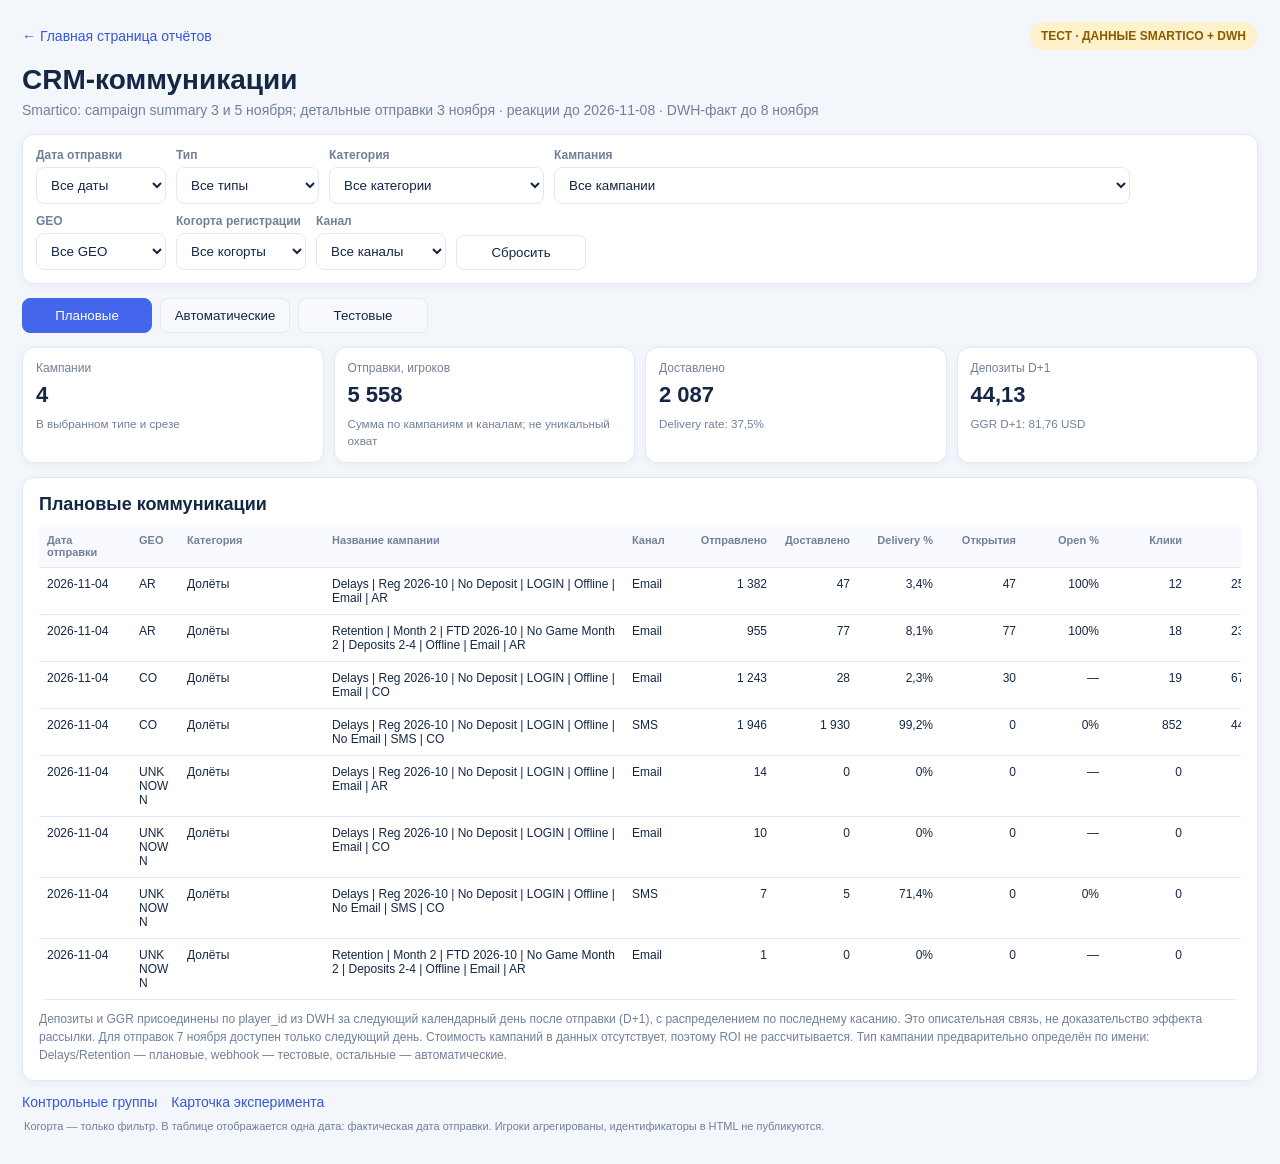
==== commit 9bea6649: "Add files via upload" ====
--- a/crm.html
+++ b/crm.html
@@ -1,11 +1,10 @@
 <!doctype html><html lang="ru"><head><meta charset="utf-8"><meta name="viewport" content="width=device-width,initial-scale=1"><title>CRM · тест Smartico</title><style>
-:root{--navy:#142744;--blue:#4466ec;--bg:#f3f6fb;--muted:#71809a;--line:#e3e9f2}*{box-sizing:border-box}body{margin:0;background:var(--bg);font:15px Arial,sans-serif;color:var(--navy)}.wrap{max-width:1500px;margin:auto;padding:26px}.top{display:flex;justify-content:space-between;align-items:center;margin-bottom:16px}.top a{color:#3657d9;text-decoration:none}.badge{color:#8a5a00;background:#fff1cc;padding:7px 12px;border-radius:15px;font-weight:700;font-size:12px}h1{margin:10px 0 6px;font-size:30px}.sub{color:var(--muted);margin-bottom:20px}.filters,.panel,.kpi{background:white;border:1px solid var(--line);border-radius:12px;box-shadow:0 2px 8px #1f37630b}.filters{display:flex;gap:14px;align-items:end;padding:16px;flex-wrap:wrap;margin-bottom:16px}.filters label{display:grid;gap:6px;color:var(--muted);font-size:12px;font-weight:bold}select,button{padding:10px 12px;border:1px solid var(--line);border-radius:8px;background:white;color:var(--navy);min-width:140px}button{cursor:pointer}.kpis{display:grid;grid-template-columns:repeat(4,1fr);gap:12px;margin:16px 0}.kpi{padding:16px}.kpi .label{font-size:13px;color:var(--muted)}.kpi .value{font-weight:700;font-size:26px;margin:9px 0}.kpi small{color:var(--muted);line-height:1.4}.panel{padding:18px;margin-bottom:14px}.panel h2{margin:0 0 12px;font-size:18px}.scroll{overflow:auto}table{border-collapse:collapse;width:100%;min-width:760px}th,td{text-align:left;padding:10px;border-bottom:1px solid var(--line);white-space:nowrap}th{font-size:12px;color:var(--muted);background:#f8faff}td.num{text-align:right;font-variant-numeric:tabular-nums}.note{font-size:13px;color:var(--muted);line-height:1.55}.pill{background:#eef2ff;color:#3657d9;border-radius:20px;padding:4px 9px;font-size:12px}.foot{color:var(--muted);font-size:12px;padding:12px 2px}.links a{margin-right:16px;color:#3657d9;text-decoration:none}@media(max-width:800px){.wrap{padding:14px}.kpis{grid-template-columns:repeat(2,1fr)}h1{font-size:24px}}
-</style></head><body><div class="wrap"><div class="top"><a href="index.html">← Главная страница отчётов</a><span class="badge">ТЕСТ · ДАННЫЕ SMARTICO</span></div><h1>CRM · тестовые данные Smartico</h1><div class="sub">Сводка campaign summary за 3 и 5 ноября · детальная отправка за 3 ноября, реакции до 15 ноября 2026</div><div class="filters"><label>Дата отправки<select id="send_date"></select></label><label>Категория<select id="category"></select></label><label>Кампания<select id="campaign"></select></label><label>GEO<select id="geo"></select></label><label>Когорта регистрации<select id="cohort"></select></label><label>Канал<select id="channel"></select></label><button id="reset">Сбросить фильтры</button></div><div class="kpis" id="kpis"></div><div class="panel"><h2>Итоги выбранных рассылок</h2><div class="scroll" id="summary"></div><p class="note">Игроки суммируются по кампаниям; это не уникальный охват за день. Контрольная группа в выгрузке не отмечена.</p></div><div class="panel"><h2>Отправки и реакции по кампании</h2><div class="scroll" id="detail"></div><p class="note">Когорта регистрации используется только как фильтр; в таблице одна дата — фактический день отправки. Категория определена автоматически по словам в названии кампании: при необходимости её нужно скорректировать. Депозиты, GGR и ROI не содержатся в текущих источниках и показаны как —.</p></div><div class="panel"><h2>Что пока не подключено</h2><p class="note">Нет контрольной группы, названий кампаний в предоставленных CSV (можно заполнить crm_campaign_map.csv для пересборки), фактических расходов на поинты и достаточной event-level истории для надёжной атрибуции депозитов и экономики кампаний. Колонки депозиты/GGR/ROI пока показаны как недоступные. Фильтр по депозитному сегменту на дату отправки требует истории депозитов, накопленной до каждого касания.</p></div><div class="links"><a href="crm_controls.html">Контрольные группы</a><a href="crm_experiment.html">Карточка эксперимента</a></div><div class="foot">Когорта регистрации из DWH доступна только в фильтре. Player ID в HTML не сохраняются. Подробная таблица фильтруется по фактической дате отправки; сводка — по дате кампании.</div></div><script>window.CRM_TEST_DATA={"as_of":"2026-11-15","categories":["Долёты","Поинты","Welcome","Ретеншен","Реактивация","Кэшбэк","Депозитные коммуникации","Геймификация","Ежедневные коммуникации","Персональные","Тест","Другое"],"campaign_summary":[{"campaign_date":"2026-11-03","campaign_id":"1307726","geo":"TR","audience_players":23,"entries":23,"conversions":7,"control_players":0},{"campaign_date":"2026-11-03","campaign_id":"1315254","geo":"TR","audience_players":205,"entries":205,"conversions":13,"control_players":0},{"campaign_date":"2026-11-03","campaign_id":"1316912","geo":"TR","audience_players":213,"entries":213,"conversions":17,"control_players":0},{"campaign_date":"2026-11-03","campaign_id":"1316990","geo":"TR","audience_players":138,"entries":138,"conversions":10,"control_players":0},{"campaign_date":"2026-11-03","campaign_id":"1317098","geo":"TR","audience_players":107,"entries":107,"conversions":10,"control_players":0},{"campaign_date":"2026-11-03","campaign_id":"1317170","geo":"TR","audience_players":86,"entries":86,"conversions":9,"control_players":0},{"campaign_date":"2026-11-03","campaign_id":"1317272","geo":"TR","audience_players":90,"entries":90,"conversions":19,"control_players":0},{"campaign_date":"2026-11-03","campaign_id":"1317591","geo":"IN","audience_players":644,"entries":644,"conversions":49,"control_players":0},{"campaign_date":"2026-11-03","campaign_id":"1317806","geo":"IN","audience_players":49,"entries":49,"conversions":8,"control_players":0},{"campaign_date":"2026-11-03","campaign_id":"1317967","geo":"IN","audience_players":15,"entries":15,"conversions":11,"control_players":0},{"campaign_date":"2026-11-03","campaign_id":"1318017","geo":"IN","audience_players":7,"entries":7,"conversions":3,"control_players":0},{"campaign_date":"2026-11-03","campaign_id":"1318104","geo":"IN","audience_players":4,"entries":4,"conversions":2,"control_players":0},{"campaign_date":"2026-11-03","campaign_id":"1318179","geo":"IN","audience_players":2,"entries":2,"conversions":1,"control_players":0},{"campaign_date":"2026-11-03","campaign_id":"1318227","geo":"IN","audience_players":2,"entries":2,"conversions":2,"control_players":0},{"campaign_date":"2026-11-03","campaign_id":"1325211","geo":"IN","audience_players":28,"entries":30,"conversions":10,"control_players":0},{"campaign_date":"2026-11-03","campaign_id":"1338216","geo":"TR","audience_players":1628,"entries":1782,"conversions":346,"control_players":0},{"campaign_date":"2026-11-03","campaign_id":"1343172","geo":"TR","audience_players":234,"entries":404,"conversions":0,"control_players":0},{"campaign_date":"2026-11-03","campaign_id":"1345213","geo":"AR","audience_players":388,"entries":388,"conversions":58,"control_players":0},{"campaign_date":"2026-11-03","campaign_id":"1345398","geo":"AR","audience_players":22,"entries":22,"conversions":12,"control_players":0},{"campaign_date":"2026-11-03","campaign_id":"1345477","geo":"AR","audience_players":15,"entries":15,"conversions":0,"control_players":0},{"campaign_date":"2026-11-03","campaign_id":"1345554","geo":"AR","audience_players":12,"entries":12,"conversions":0,"control_players":0},{"campaign_date":"2026-11-03","campaign_id":"1345598","geo":"AR","audience_players":17,"entries":17,"conversions":0,"control_players":0},{"campaign_date":"2026-11-03","campaign_id":"1346922","geo":"AR","audience_players":8,"entries":8,"conversions":0,"control_players":0},{"campaign_date":"2026-11-03","campaign_id":"1365585","geo":"IN","audience_players":33,"entries":92,"conversions":0,"control_players":0},{"campaign_date":"2026-11-03","campaign_id":"1376893","geo":"AR","audience_players":151,"entries":290,"conversions":0,"control_players":0},{"campaign_date":"2026-11-03","campaign_id":"1376951","geo":"AR","audience_players":246,"entries":253,"conversions":67,"control_players":0},{"campaign_date":"2026-11-03","campaign_id":"1390946","geo":"TR","audience_players":396,"entries":451,"conversions":0,"control_players":0},{"campaign_date":"2026-11-03","campaign_id":"1411080","geo":"AR","audience_players":14,"entries":14,"conversions":0,"control_players":0},{"campaign_date":"2026-11-03","campaign_id":"1411080","geo":"TR","audience_players":96,"entries":98,"conversions":0,"control_players":0},{"campaign_date":"2026-11-03","campaign_id":"1411080","geo":"IN","audience_players":12,"entries":12,"conversions":0,"control_players":0},{"campaign_date":"2026-11-03","campaign_id":"1411096","geo":"TR","audience_players":835,"entries":1523,"conversions":0,"control_players":0},{"campaign_date":"2026-11-03","campaign_id":"1411096","geo":"AR","audience_players":830,"entries":1504,"conversions":0,"control_players":0},{"campaign_date":"2026-11-03","campaign_id":"1411096","geo":"CO","audience_players":3375,"entries":4840,"conversions":0,"control_players":0},{"campaign_date":"2026-11-03","campaign_id":"1411096","geo":"IN","audience_players":746,"entries":1001,"conversions":0,"control_players":0},{"campaign_date":"2026-11-03","campaign_id":"1411185","geo":"CO","audience_players":2993,"entries":3129,"conversions":0,"control_players":0},{"campaign_date":"2026-11-03","campaign_id":"1411185","geo":"AR","audience_players":473,"entries":510,"conversions":0,"control_players":0},{"campaign_date":"2026-11-03","campaign_id":"1411185","geo":"IN","audience_players":677,"entries":713,"conversions":0,"control_players":0},{"campaign_date":"2026-11-03","campaign_id":"1411185","geo":"TR","audience_players":362,"entries":375,"conversions":0,"control_players":0},{"campaign_date":"2026-11-03","campaign_id":"1411192","geo":"AR","audience_players":730,"entries":1274,"conversions":0,"control_players":0},{"campaign_date":"2026-11-03","campaign_id":"1411192","geo":"CO","audience_players":3266,"entries":4487,"conversions":0,"control_players":0},{"campaign_date":"2026-11-03","campaign_id":"1411192","geo":"TR","audience_players":691,"entries":1110,"conversions":0,"control_players":0},{"campaign_date":"2026-11-03","campaign_id":"1411192","geo":"IN","audience_players":735,"entries":993,"conversions":0,"control_players":0},{"campaign_date":"2026-11-03","campaign_id":"1411196","geo":"IN","audience_players":25,"entries":41,"conversions":0,"control_players":0},{"campaign_date":"2026-11-03","campaign_id":"1411196","geo":"TR","audience_players":189,"entries":394,"conversions":0,"control_players":0},{"campaign_date":"2026-11-03","campaign_id":"1411196","geo":"AR","audience_players":92,"entries":112,"conversions":0,"control_players":0},{"campaign_date":"2026-11-03","campaign_id":"1411196","geo":"CO","audience_players":159,"entries":237,"conversions":0,"control_players":0},{"campaign_date":"2026-11-03","campaign_id":"1483395","geo":"TR","audience_players":834,"entries":1193,"conversions":492,"control_players":0},{"campaign_date":"2026-11-03","campaign_id":"1483395","geo":"IN","audience_players":746,"entries":870,"conversions":552,"control_players":0},{"campaign_date":"2026-11-03","campaign_id":"1483395","geo":"CO","audience_players":3373,"entries":3979,"conversions":1292,"control_players":0},{"campaign_date":"2026-11-03","campaign_id":"1483395","geo":"AR","audience_players":829,"entries":1140,"conversions":488,"control_players":0},{"campaign_date":"2026-11-03","campaign_id":"1493127","geo":"CO","audience_players":754,"entries":883,"conversions":0,"control_players":0},{"campaign_date":"2026-11-03","campaign_id":"1493496","geo":"CO","audience_players":2797,"entries":2797,"conversions":0,"control_players":0},{"campaign_date":"2026-11-03","campaign_id":"1497101","geo":"CO","audience_players":330,"entries":330,"conversions":0,"control_players":0},{"campaign_date":"2026-11-03","campaign_id":"1497298","geo":"CO","audience_players":89,"entries":89,"conversions":19,"control_players":0},{"campaign_date":"2026-11-03","campaign_id":"1503789","geo":"CO","audience_players":42,"entries":42,"conversions":8,"control_players":0},{"campaign_date":"2026-11-03","campaign_id":"1504014","geo":"CO","audience_players":30,"entries":30,"conversions":10,"control_players":0},{"campaign_date":"2026-11-03","campaign_id":"1504242","geo":"CO","audience_players":25,"entries":25,"conversions":9,"control_players":0},{"campaign_date":"2026-11-03","campaign_id":"1505129","geo":"CO","audience_players":16,"entries":16,"conversions":3,"control_players":0},{"campaign_date":"2026-11-03","campaign_id":"1505259","geo":"CO","audience_players":14,"entries":14,"conversions":1,"control_players":0},{"campaign_date":"2026-11-03","campaign_id":"1505385","geo":"TR","audience_players":300,"entries":300,"conversions":1,"control_players":0},{"campaign_date":"2026-11-03","campaign_id":"1510980","geo":"TR","audience_players":1794,"entries":211200,"conversions":0,"control_players":0},{"campaign_date":"2026-11-03","campaign_id":"1511803","geo":"IN","audience_players":1041,"entries":3659,"conversions":203,"control_players":0},{"campaign_date":"2026-11-03","campaign_id":"1511803","geo":"CO","audience_players":6701,"entries":17934,"conversions":1251,"control_players":0},{"campaign_date":"2026-11-03","campaign_id":"1511803","geo":"TR","audience_players":2522,"entries":12002,"conversions":711,"control_players":0},{"campaign_date":"2026-11-03","campaign_id":"1511803","geo":"AR","audience_players":2329,"entries":8324,"conversions":475,"control_players":0},{"campaign_date":"2026-11-03","campaign_id":"1512991","geo":"TR","audience_players":1885,"entries":905477,"conversions":0,"control_players":0},{"campaign_date":"2026-11-03","campaign_id":"1513004","geo":"TR","audience_players":362,"entries":375,"conversions":0,"control_players":0},{"campaign_date":"2026-11-03","campaign_id":"1514698","geo":"AR","audience_players":1289,"entries":1289,"conversions":0,"control_players":0},{"campaign_date":"2026-11-03","campaign_id":"1514698","geo":"IN","audience_players":388,"entries":388,"conversions":0,"control_players":0},{"campaign_date":"2026-11-03","campaign_id":"1514698","geo":"TR","audience_players":1644,"entries":1644,"conversions":0,"control_players":0},{"campaign_date":"2026-11-03","campaign_id":"1514698","geo":"CO","audience_players":3099,"entries":3099,"conversions":0,"control_players":0},{"campaign_date":"2026-11-03","campaign_id":"1565170","geo":"CO","audience_players":4098,"entries":14723,"conversions":71,"control_players":0},{"campaign_date":"2026-11-03","campaign_id":"1565170","geo":"TR","audience_players":1745,"entries":8185,"conversions":103,"control_players":0},{"campaign_date":"2026-11-03","campaign_id":"1565170","geo":"IN","audience_players":683,"entries":2732,"conversions":15,"control_players":0},{"campaign_date":"2026-11-03","campaign_id":"1565170","geo":"AR","audience_players":1713,"entries":7436,"conversions":35,"control_players":0},{"campaign_date":"2026-11-03","campaign_id":"1565375","geo":"AR","audience_players":64,"entries":64,"conversions":4,"control_players":0},{"campaign_date":"2026-11-03","campaign_id":"1565496","geo":"AR","audience_players":30,"entries":30,"conversions":6,"control_players":0},{"campaign_date":"2026-11-03","campaign_id":"1581996","geo":"IN","audience_players":107,"entries":114,"conversions":0,"control_players":0},{"campaign_date":"2026-11-03","campaign_id":"1581996","geo":"CO","audience_players":17,"entries":17,"conversions":0,"control_players":0},{"campaign_date":"2026-11-03","campaign_id":"1581996","geo":"AR","audience_players":38,"entries":38,"conversions":0,"control_players":0},{"campaign_date":"2026-11-03","campaign_id":"1612933","geo":"TR","audience_players":9,"entries":9,"conversions":0,"control_players":0},{"campaign_date":"2026-11-03","campaign_id":"1693773","geo":"IN","audience_players":1,"entries":1,"conversions":0,"control_players":0},{"campaign_date":"2026-11-03","campaign_id":"1713355","geo":"TR","audience_players":80,"entries":80,"conversions":0,"control_players":0},{"campaign_date":"2026-11-03","campaign_id":"1714154","geo":"CO","audience_players":2938,"entries":2963,"conversions":0,"control_players":0},{"campaign_date":"2026-11-03","campaign_id":"1714154","geo":"TR","audience_players":344,"entries":345,"conversions":0,"control_players":0},{"campaign_date":"2026-11-03","campaign_id":"1714154","geo":"AR","audience_players":449,"entries":454,"conversions":0,"control_players":0},{"campaign_date":"2026-11-03","campaign_id":"1714154","geo":"IN","audience_players":671,"entries":675,"conversions":0,"control_players":0},{"campaign_date":"2026-11-03","campaign_id":"1738958","geo":"TR","audience_players":222,"entries":222,"conversions":0,"control_players":0},{"campaign_date":"2026-11-03","campaign_id":"1740467","geo":"TR","audience_players":433,"entries":923,"conversions":0,"control_players":0},{"campaign_date":"2026-11-03","campaign_id":"1740467","geo":"AR","audience_players":364,"entries":657,"conversions":0,"control_players":0},{"campaign_date":"2026-11-03","campaign_id":"1740467","geo":"IN","audience_players":142,"entries":341,"conversions":0,"control_players":0},{"campaign_date":"2026-11-03","campaign_id":"1740467","geo":"CO","audience_players":611,"entries":942,"conversions":0,"control_players":0},{"campaign_date":"2026-11-03","campaign_id":"1741409","geo":"CO","audience_players":770,"entries":770,"conversions":0,"control_players":0},{"campaign_date":"2026-11-03","campaign_id":"1741409","geo":"AR","audience_players":358,"entries":358,"conversions":0,"control_players":0},{"campaign_date":"2026-11-03","campaign_id":"1741409","geo":"IN","audience_players":131,"entries":131,"conversions":0,"control_players":0},{"campaign_date":"2026-11-03","campaign_id":"1741409","geo":"TR","audience_players":350,"entries":350,"conversions":0,"control_players":0},{"campaign_date":"2026-11-03","campaign_id":"1761949","geo":"AR","audience_players":970,"entries":970,"conversions":4,"control_players":0},{"campaign_date":"2026-11-03","campaign_id":"1762099","geo":"CO","audience_players":1264,"entries":1264,"conversions":0,"control_players":0},{"campaign_date":"2026-11-03","campaign_id":"1762115","geo":"AR","audience_players":1396,"entries":1396,"conversions":0,"control_players":0},{"campaign_date":"2026-11-03","campaign_id":"1762415","geo":"CO","audience_players":2098,"entries":2098,"conversions":11,"control_players":0},{"campaign_date":"2026-11-05","campaign_id":"1307726","geo":"TR","audience_players":42,"entries":42,"conversions":11,"control_players":0},{"campaign_date":"2026-11-05","campaign_id":"1315254","geo":"TR","audience_players":55,"entries":55,"conversions":22,"control_players":0},{"campaign_date":"2026-11-05","campaign_id":"1316912","geo":"TR","audience_players":36,"entries":36,"conversions":14,"control_players":0},{"campaign_date":"2026-11-05","campaign_id":"1316990","geo":"TR","audience_players":33,"entries":33,"conversions":11,"control_players":0},{"campaign_date":"2026-11-05","campaign_id":"1317098","geo":"TR","audience_players":28,"entries":28,"conversions":13,"control_players":0},{"campaign_date":"2026-11-05","campaign_id":"1317170","geo":"TR","audience_players":26,"entries":26,"conversions":4,"control_players":0},{"campaign_date":"2026-11-05","campaign_id":"1317272","geo":"TR","audience_players":29,"entries":29,"conversions":8,"control_players":0},{"campaign_date":"2026-11-05","campaign_id":"1317591","geo":"IN","audience_players":735,"entries":735,"conversions":56,"control_players":0},{"campaign_date":"2026-11-05","campaign_id":"1317806","geo":"IN","audience_players":49,"entries":49,"conversions":8,"control_players":0},{"campaign_date":"2026-11-05","campaign_id":"1317967","geo":"IN","audience_players":18,"entries":18,"conversions":4,"control_players":0},{"campaign_date":"2026-11-05","campaign_id":"1318017","geo":"IN","audience_players":11,"entries":11,"conversions":4,"control_players":0},{"campaign_date":"2026-11-05","campaign_id":"1318104","geo":"IN","audience_players":3,"entries":3,"conversions":2,"control_players":0},{"campaign_date":"2026-11-05","campaign_id":"1318179","geo":"IN","audience_players":3,"entries":3,"conversions":2,"control_players":0},{"campaign_date":"2026-11-05","campaign_id":"1318227","geo":"IN","audience_players":5,"entries":5,"conversions":3,"control_players":0},{"campaign_date":"2026-11-05","campaign_id":"1318283","geo":"IN","audience_players":1,"entries":1,"conversions":0,"control_players":0},{"campaign_date":"2026-11-05","campaign_id":"1325211","geo":"IN","audience_players":39,"entries":44,"conversions":11,"control_players":0},{"campaign_date":"2026-11-05","campaign_id":"1338216","geo":"TR","audience_players":438,"entries":611,"conversions":349,"control_players":0},{"campaign_date":"2026-11-05","campaign_id":"1343172","geo":"TR","audience_players":267,"entries":455,"conversions":0,"control_players":0},{"campaign_date":"2026-11-05","campaign_id":"1345213","geo":"AR","audience_players":496,"entries":496,"conversions":71,"control_players":0},{"campaign_date":"2026-11-05","campaign_id":"1345398","geo":"AR","audience_players":34,"entries":34,"conversions":12,"control_players":0},{"campaign_date":"2026-11-05","campaign_id":"1345477","geo":"AR","audience_players":18,"entries":18,"conversions":0,"control_players":0},{"campaign_date":"2026-11-05","campaign_id":"1345554","geo":"AR","audience_players":18,"entries":18,"conversions":0,"control_players":0},{"campaign_date":"2026-11-05","campaign_id":"1345598","geo":"AR","audience_players":10,"entries":10,"conversions":0,"control_players":0},{"campaign_date":"2026-11-05","campaign_id":"1346922","geo":"AR","audience_players":13,"entries":13,"conversions":0,"control_players":0},{"campaign_date":"2026-11-05","campaign_id":"1365585","geo":"IN","audience_players":35,"entries":74,"conversions":0,"control_players":0},{"campaign_date":"2026-11-05","campaign_id":"1376893","geo":"AR","audience_players":182,"entries":318,"conversions":0,"control_players":0},{"campaign_date":"2026-11-05","campaign_id":"1376951","geo":"AR","audience_players":240,"entries":254,"conversions":91,"control_players":0},{"campaign_date":"2026-11-05","campaign_id":"1390946","geo":"TR","audience_players":239,"entries":268,"conversions":0,"control_players":0},{"campaign_date":"2026-11-05","campaign_id":"1411080","geo":"AR","audience_players":16,"entries":16,"conversions":0,"control_players":0},{"campaign_date":"2026-11-05","campaign_id":"1411080","geo":"CO","audience_players":6,"entries":6,"conversions":0,"control_players":0},{"campaign_date":"2026-11-05","campaign_id":"1411080","geo":"TR","audience_players":106,"entries":106,"conversions":0,"control_players":0},{"campaign_date":"2026-11-05","campaign_id":"1411096","geo":"CO","audience_players":2779,"entries":4230,"conversions":0,"control_players":0},{"campaign_date":"2026-11-05","campaign_id":"1411096","geo":"TR","audience_players":1007,"entries":1966,"conversions":0,"control_players":0},{"campaign_date":"2026-11-05","campaign_id":"1411096","geo":"AR","audience_players":981,"entries":1752,"conversions":0,"control_players":0},{"campaign_date":"2026-11-05","campaign_id":"1411096","geo":"IN","audience_players":824,"entries":1080,"conversions":0,"control_players":0},{"campaign_date":"2026-11-05","campaign_id":"1411185","geo":"IN","audience_players":752,"entries":783,"conversions":0,"control_players":0},{"campaign_date":"2026-11-05","campaign_id":"1411185","geo":"AR","audience_players":562,"entries":588,"conversions":0,"control_players":0},{"campaign_date":"2026-11-05","campaign_id":"1411185","geo":"TR","audience_players":474,"entries":497,"conversions":0,"control_players":0},{"campaign_date":"2026-11-05","campaign_id":"1411185","geo":"CO","audience_players":2364,"entries":2506,"conversions":0,"control_players":0},{"campaign_date":"2026-11-05","campaign_id":"1411192","geo":"IN","audience_players":801,"entries":1098,"conversions":0,"control_players":0},{"campaign_date":"2026-11-05","campaign_id":"1411192","geo":"CO","audience_players":2651,"entries":4065,"conversions":0,"control_players":0},{"campaign_date":"2026-11-05","campaign_id":"1411192","geo":"TR","audience_players":807,"entries":1336,"conversions":0,"control_players":0},{"campaign_date":"2026-11-05","campaign_id":"1411192","geo":"AR","audience_players":848,"entries":1451,"conversions":0,"control_players":0},{"campaign_date":"2026-11-05","campaign_id":"1411196","geo":"AR","audience_players":117,"entries":141,"conversions":0,"control_players":0},{"campaign_date":"2026-11-05","campaign_id":"1411196","geo":"CO","audience_players":180,"entries":275,"conversions":0,"control_players":0},{"campaign_date":"2026-11-05","campaign_id":"1411196","geo":"IN","audience_players":26,"entries":45,"conversions":0,"control_players":0},{"campaign_date":"2026-11-05","campaign_id":"1411196","geo":"TR","audience_players":191,"entries":372,"conversions":0,"control_players":0},{"campaign_date":"2026-11-05","campaign_id":"1483395","geo":"AR","audience_players":978,"entries":1278,"conversions":389,"control_players":0},{"campaign_date":"2026-11-05","campaign_id":"1483395","geo":"IN","audience_players":824,"entries":918,"conversions":281,"control_players":0},{"campaign_date":"2026-11-05","campaign_id":"1483395","geo":"TR","audience_players":1007,"entries":1467,"conversions":691,"control_players":0},{"campaign_date":"2026-11-05","campaign_id":"1483395","geo":"CO","audience_players":2777,"entries":3311,"conversions":740,"control_players":0},{"campaign_date":"2026-11-05","campaign_id":"1493127","geo":"CO","audience_players":636,"entries":788,"conversions":0,"control_players":0},{"campaign_date":"2026-11-05","campaign_id":"1493496","geo":"CO","audience_players":2225,"entries":2225,"conversions":0,"control_players":0},{"campaign_date":"2026-11-05","campaign_id":"1497101","geo":"CO","audience_players":256,"entries":256,"conversions":1,"control_players":0},{"campaign_date":"2026-11-05","campaign_id":"1497298","geo":"CO","audience_players":86,"entries":86,"conversions":12,"control_players":0},{"campaign_date":"2026-11-05","campaign_id":"1503789","geo":"CO","audience_players":47,"entries":47,"conversions":4,"control_players":0},{"campaign_date":"2026-11-05","campaign_id":"1504014","geo":"CO","audience_players":34,"entries":34,"conversions":9,"control_players":0},{"campaign_date":"2026-11-05","campaign_id":"1504242","geo":"CO","audience_players":31,"entries":31,"conversions":3,"control_players":0},{"campaign_date":"2026-11-05","campaign_id":"1505129","geo":"CO","audience_players":21,"entries":21,"conversions":5,"control_players":0},{"campaign_date":"2026-11-05","campaign_id":"1505259","geo":"CO","audience_players":9,"entries":9,"conversions":1,"control_players":0},{"campaign_date":"2026-11-05","campaign_id":"1505385","geo":"TR","audience_players":417,"entries":417,"conversions":0,"control_players":0},{"campaign_date":"2026-11-05","campaign_id":"1510980","geo":"TR","audience_players":1163,"entries":182553,"conversions":0,"control_players":0},{"campaign_date":"2026-11-05","campaign_id":"1511803","geo":"TR","audience_players":2478,"entries":13233,"conversions":600,"control_players":0},{"campaign_date":"2026-11-05","campaign_id":"1511803","geo":"AR","audience_players":2180,"entries":8011,"conversions":396,"control_players":0},{"campaign_date":"2026-11-05","campaign_id":"1511803","geo":"IN","audience_players":813,"entries":3599,"conversions":123,"control_players":0},{"campaign_date":"2026-11-05","campaign_id":"1511803","geo":"CO","audience_players":5276,"entries":14636,"conversions":1026,"control_players":0},{"campaign_date":"2026-11-05","campaign_id":"1512991","geo":"TR","audience_players":1218,"entries":768720,"conversions":0,"control_players":0},{"campaign_date":"2026-11-05","campaign_id":"1513004","geo":"TR","audience_players":474,"entries":497,"conversions":0,"control_players":0},{"campaign_date":"2026-11-05","campaign_id":"1514698","geo":"TR","audience_players":271,"entries":271,"conversions":0,"control_players":0},{"campaign_date":"2026-11-05","campaign_id":"1514698","geo":"IN","audience_players":151,"entries":151,"conversions":0,"control_players":0},{"campaign_date":"2026-11-05","campaign_id":"1514698","geo":"CO","audience_players":1119,"entries":1119,"conversions":0,"control_players":0},{"campaign_date":"2026-11-05","campaign_id":"1514698","geo":"AR","audience_players":473,"entries":473,"conversions":0,"control_players":0},{"campaign_date":"2026-11-05","campaign_id":"1565170","geo":"TR","audience_players":1371,"entries":8345,"conversions":33,"control_players":0},{"campaign_date":"2026-11-05","campaign_id":"1565170","geo":"AR","audience_players":1222,"entries":5320,"conversions":23,"control_players":0},{"campaign_date":"2026-11-05","campaign_id":"1565170","geo":"CO","audience_players":2574,"entries":10653,"conversions":44,"control_players":0},{"campaign_date":"2026-11-05","campaign_id":"1565170","geo":"IN","audience_players":440,"entries":2042,"conversions":5,"control_players":0},{"campaign_date":"2026-11-05","campaign_id":"1565375","geo":"AR","audience_players":69,"entries":69,"conversions":5,"control_players":0},{"campaign_date":"2026-11-05","campaign_id":"1565496","geo":"AR","audience_players":25,"entries":25,"conversions":5,"control_players":0},{"campaign_date":"2026-11-05","campaign_id":"1581996","geo":"IN","audience_players":96,"entries":108,"conversions":0,"control_players":0},{"campaign_date":"2026-11-05","campaign_id":"1581996","geo":"CO","audience_players":28,"entries":33,"conversions":0,"control_players":0},{"campaign_date":"2026-11-05","campaign_id":"1581996","geo":"AR","audience_players":34,"entries":34,"conversions":0,"control_players":0},{"campaign_date":"2026-11-05","campaign_id":"1612933","geo":"TR","audience_players":5,"entries":5,"conversions":0,"control_players":0},{"campaign_date":"2026-11-05","campaign_id":"1676826","geo":"TR","audience_players":1,"entries":1,"conversions":0,"control_players":0},{"campaign_date":"2026-11-05","campaign_id":"1713355","geo":"TR","audience_players":126,"entries":126,"conversions":0,"control_players":0},{"campaign_date":"2026-11-05","campaign_id":"1714154","geo":"TR","audience_players":459,"entries":464,"conversions":0,"control_players":0},{"campaign_date":"2026-11-05","campaign_id":"1714154","geo":"CO","audience_players":2320,"entries":2353,"conversions":0,"control_players":0},{"campaign_date":"2026-11-05","campaign_id":"1714154","geo":"AR","audience_players":545,"entries":550,"conversions":0,"control_players":0},{"campaign_date":"2026-11-05","campaign_id":"1714154","geo":"IN","audience_players":745,"entries":750,"conversions":0,"control_players":0},{"campaign_date":"2026-11-05","campaign_id":"1738958","geo":"TR","audience_players":349,"entries":349,"conversions":0,"control_players":0},{"campaign_date":"2026-11-05","campaign_id":"1740467","geo":"CO","audience_players":600,"entries":936,"conversions":0,"control_players":0},{"campaign_date":"2026-11-05","campaign_id":"1740467","geo":"TR","audience_players":545,"entries":1110,"conversions":0,"control_players":0},{"campaign_date":"2026-11-05","campaign_id":"1740467","geo":"IN","audience_players":145,"entries":268,"conversions":0,"control_players":0},{"campaign_date":"2026-11-05","campaign_id":"1740467","geo":"AR","audience_players":428,"entries":730,"conversions":0,"control_players":0},{"campaign_date":"2026-11-05","campaign_id":"1741409","geo":"CO","audience_players":650,"entries":650,"conversions":0,"control_players":0},{"campaign_date":"2026-11-05","campaign_id":"1741409","geo":"AR","audience_players":390,"entries":390,"conversions":0,"control_players":0},{"campaign_date":"2026-11-05","campaign_id":"1741409","geo":"TR","audience_players":466,"entries":466,"conversions":0,"control_players":0},{"campaign_date":"2026-11-05","campaign_id":"1741409","geo":"IN","audience_players":134,"entries":134,"conversions":0,"control_players":0},{"campaign_date":"2026-11-05","campaign_id":"1762200","geo":"TR","audience_players":770,"entries":770,"conversions":0,"control_players":0},{"campaign_date":"2026-11-05","campaign_id":"1777524","geo":"IN","audience_players":44,"entries":44,"conversions":6,"control_players":0},{"campaign_date":"2026-11-05","campaign_id":"1777547","geo":"IN","audience_players":45,"entries":45,"conversions":0,"control_players":0},{"campaign_date":"2026-11-05","campaign_id":"1782836","geo":"TR","audience_players":910,"entries":910,"conversions":1,"control_players":0},{"campaign_date":"2026-11-05","campaign_id":"1783620","geo":"TR","audience_players":517,"entries":517,"conversions":1,"control_players":0}],"channel_detail":[{"campaign_date":"2026-11-03","send_date":"2026-11-03","campaign_id":"1307726","campaign_name":"TR STD","category":"Депозитные коммуникации","geo":"TR","registration_month":"2026-10","channel":"Email","sent_players":2,"delivered_players":0,"opened_players":0,"clicked_players":0,"delivery_rate":0.0,"open_rate":null,"click_rate_delivered":null},{"campaign_date":"2026-11-03","send_date":"2026-11-03","campaign_id":"1307726","campaign_name":"TR STD","category":"Депозитные коммуникации","geo":"TR","registration_month":"2026-11","channel":"Email","sent_players":4,"delivered_players":0,"opened_players":0,"clicked_players":0,"delivery_rate":0.0,"open_rate":null,"click_rate_delivered":null},{"campaign_date":"2026-11-03","send_date":"2026-11-03","campaign_id":"1315254","campaign_name":"TR TTD","category":"Депозитные коммуникации","geo":"TR","registration_month":"2025-05","channel":"Email","sent_players":1,"delivered_players":0,"opened_players":0,"clicked_players":0,"delivery_rate":0.0,"open_rate":null,"click_rate_delivered":null},{"campaign_date":"2026-11-03","send_date":"2026-11-03","campaign_id":"1315254","campaign_name":"TR TTD","category":"Депозитные коммуникации","geo":"TR","registration_month":"2025-06","channel":"Email","sent_players":1,"delivered_players":0,"opened_players":0,"clicked_players":0,"delivery_rate":0.0,"open_rate":null,"click_rate_delivered":null},{"campaign_date":"2026-11-03","send_date":"2026-11-03","campaign_id":"1315254","campaign_name":"TR TTD","category":"Депозитные коммуникации","geo":"TR","registration_month":"2025-07","channel":"Email","sent_players":1,"delivered_players":1,"opened_players":1,"clicked_players":0,"delivery_rate":1.0,"open_rate":1.0,"click_rate_delivered":0.0},{"campaign_date":"2026-11-03","send_date":"2026-11-03","campaign_id":"1315254","campaign_name":"TR TTD","category":"Депозитные коммуникации","geo":"TR","registration_month":"2025-09","channel":"Email","sent_players":2,"delivered_players":0,"opened_players":0,"clicked_players":0,"delivery_rate":0.0,"open_rate":null,"click_rate_delivered":null},{"campaign_date":"2026-11-03","send_date":"2026-11-03","campaign_id":"1315254","campaign_name":"TR TTD","category":"Депозитные коммуникации","geo":"TR","registration_month":"2025-10","channel":"Email","sent_players":2,"delivered_players":0,"opened_players":0,"clicked_players":0,"delivery_rate":0.0,"open_rate":null,"click_rate_delivered":null},{"campaign_date":"2026-11-03","send_date":"2026-11-03","campaign_id":"1315254","campaign_name":"TR TTD","category":"Депозитные коммуникации","geo":"TR","registration_month":"2025-11","channel":"Email","sent_players":5,"delivered_players":1,"opened_players":1,"clicked_players":1,"delivery_rate":0.2,"open_rate":1.0,"click_rate_delivered":1.0},{"campaign_date":"2026-11-03","send_date":"2026-11-03","campaign_id":"1315254","campaign_name":"TR TTD","category":"Депозитные коммуникации","geo":"TR","registration_month":"2025-12","channel":"Email","sent_players":13,"delivered_players":2,"opened_players":2,"clicked_players":1,"delivery_rate":0.15384615384615385,"open_rate":1.0,"click_rate_delivered":0.5},{"campaign_date":"2026-11-03","send_date":"2026-11-03","campaign_id":"1315254","campaign_name":"TR TTD","category":"Депозитные коммуникации","geo":"TR","registration_month":"2026-01","channel":"Email","sent_players":9,"delivered_players":1,"opened_players":1,"clicked_players":0,"delivery_rate":0.1111111111111111,"open_rate":1.0,"click_rate_delivered":0.0},{"campaign_date":"2026-11-03","send_date":"2026-11-03","campaign_id":"1315254","campaign_name":"TR TTD","category":"Депозитные коммуникации","geo":"TR","registration_month":"2026-02","channel":"Email","sent_players":2,"delivered_players":1,"opened_players":1,"clicked_players":0,"delivery_rate":0.5,"open_rate":1.0,"click_rate_delivered":0.0},{"campaign_date":"2026-11-03","send_date":"2026-11-03","campaign_id":"1315254","campaign_name":"TR TTD","category":"Депозитные коммуникации","geo":"TR","registration_month":"2026-03","channel":"Email","sent_players":3,"delivered_players":1,"opened_players":1,"clicked_players":0,"delivery_rate":0.3333333333333333,"open_rate":1.0,"click_rate_delivered":0.0},{"campaign_date":"2026-11-03","send_date":"2026-11-03","campaign_id":"1315254","campaign_name":"TR TTD","category":"Депозитные коммуникации","geo":"TR","registration_month":"2026-04","channel":"Email","sent_players":1,"delivered_players":1,"opened_players":1,"clicked_players":0,"delivery_rate":1.0,"open_rate":1.0,"click_rate_delivered":0.0},{"campaign_date":"2026-11-03","send_date":"2026-11-03","campaign_id":"1315254","campaign_name":"TR TTD","category":"Депозитные коммуникации","geo":"TR","registration_month":"2026-05","channel":"Email","sent_players":8,"delivered_players":2,"opened_players":2,"clicked_players":2,"delivery_rate":0.25,"open_rate":1.0,"click_rate_delivered":1.0},{"campaign_date":"2026-11-03","send_date":"2026-11-03","campaign_id":"1315254","campaign_name":"TR TTD","category":"Депозитные коммуникации","geo":"TR","registration_month":"2026-06","channel":"Email","sent_players":19,"delivered_players":3,"opened_players":3,"clicked_players":1,"delivery_rate":0.15789473684210525,"open_rate":1.0,"click_rate_delivered":0.3333333333333333},{"campaign_date":"2026-11-03","send_date":"2026-11-03","campaign_id":"1315254","campaign_name":"TR TTD","category":"Депозитные коммуникации","geo":"TR","registration_month":"2026-07","channel":"Email","sent_players":25,"delivered_players":5,"opened_players":5,"clicked_players":1,"delivery_rate":0.2,"open_rate":1.0,"click_rate_delivered":0.2},{"campaign_date":"2026-11-03","send_date":"2026-11-03","campaign_id":"1315254","campaign_name":"TR TTD","category":"Депозитные коммуникации","geo":"TR","registration_month":"2026-08","channel":"Email","sent_players":25,"delivered_players":6,"opened_players":6,"clicked_players":3,"delivery_rate":0.24,"open_rate":1.0,"click_rate_delivered":0.5},{"campaign_date":"2026-11-03","send_date":"2026-11-03","campaign_id":"1315254","campaign_name":"TR TTD","category":"Депозитные коммуникации","geo":"TR","registration_month":"2026-09","channel":"Email","sent_players":54,"delivered_players":7,"opened_players":7,"clicked_players":1,"delivery_rate":0.12962962962962962,"open_rate":1.0,"click_rate_delivered":0.14285714285714285},{"campaign_date":"2026-11-03","send_date":"2026-11-03","campaign_id":"1315254","campaign_name":"TR TTD","category":"Депозитные коммуникации","geo":"TR","registration_month":"2026-10","channel":"Email","sent_players":10,"delivered_players":2,"opened_players":2,"clicked_players":1,"delivery_rate":0.2,"open_rate":1.0,"click_rate_delivered":0.5},{"campaign_date":"2026-11-03","send_date":"2026-11-03","campaign_id":"1315254","campaign_name":"TR TTD","category":"Депозитные коммуникации","geo":"UNKNOWN","registration_month":"UNKNOWN","channel":"Email","sent_players":1,"delivered_players":0,"opened_players":0,"clicked_players":0,"delivery_rate":0.0,"open_rate":null,"click_rate_delivered":null},{"campaign_date":"2026-11-03","send_date":"2026-11-03","campaign_id":"1316912","campaign_name":"TR 4TD","category":"Депозитные коммуникации","geo":"TR","registration_month":"2025-05","channel":"Email","sent_players":1,"delivered_players":0,"opened_players":0,"clicked_players":0,"delivery_rate":0.0,"open_rate":null,"click_rate_delivered":null},{"campaign_date":"2026-11-03","send_date":"2026-11-03","campaign_id":"1316912","campaign_name":"TR 4TD","category":"Депозитные коммуникации","geo":"TR","registration_month":"2025-06","channel":"Email","sent_players":1,"delivered_players":0,"opened_players":0,"clicked_players":0,"delivery_rate":0.0,"open_rate":null,"click_rate_delivered":null},{"campaign_date":"2026-11-03","send_date":"2026-11-03","campaign_id":"1316912","campaign_name":"TR 4TD","category":"Депозитные коммуникации","geo":"TR","registration_month":"2025-07","channel":"Email","sent_players":1,"delivered_players":1,"opened_players":1,"clicked_players":1,"delivery_rate":1.0,"open_rate":1.0,"click_rate_delivered":1.0},{"campaign_date":"2026-11-03","send_date":"2026-11-03","campaign_id":"1316912","campaign_name":"TR 4TD","category":"Депозитные коммуникации","geo":"TR","registration_month":"2025-10","channel":"Email","sent_players":1,"delivered_players":0,"opened_players":0,"clicked_players":0,"delivery_rate":0.0,"open_rate":null,"click_rate_delivered":null},{"campaign_date":"2026-11-03","send_date":"2026-11-03","campaign_id":"1316912","campaign_name":"TR 4TD","category":"Депозитные коммуникации","geo":"TR","registration_month":"2025-11","channel":"Email","sent_players":1,"delivered_players":0,"opened_players":0,"clicked_players":0,"delivery_rate":0.0,"open_rate":null,"click_rate_delivered":null},{"campaign_date":"2026-11-03","send_date":"2026-11-03","campaign_id":"1316912","campaign_name":"TR 4TD","category":"Депозитные коммуникации","geo":"TR","registration_month":"2025-12","channel":"Email","sent_players":6,"delivered_players":4,"opened_players":4,"clicked_players":0,"delivery_rate":0.6666666666666666,"open_rate":1.0,"click_rate_delivered":0.0},{"campaign_date":"2026-11-03","send_date":"2026-11-03","campaign_id":"1316912","campaign_name":"TR 4TD","category":"Депозитные коммуникации","geo":"TR","registration_month":"2026-01","channel":"Email","sent_players":8,"delivered_players":2,"opened_players":2,"clicked_players":1,"delivery_rate":0.25,"open_rate":1.0,"click_rate_delivered":0.5},{"campaign_date":"2026-11-03","send_date":"2026-11-03","campaign_id":"1316912","campaign_name":"TR 4TD","category":"Депозитные коммуникации","geo":"TR","registration_month":"2026-02","channel":"Email","sent_players":9,"delivered_players":0,"opened_players":0,"clicked_players":0,"delivery_rate":0.0,"open_rate":null,"click_rate_delivered":null},{"campaign_date":"2026-11-03","send_date":"2026-11-03","campaign_id":"1316912","campaign_name":"TR 4TD","category":"Депозитные коммуникации","geo":"TR","registration_month":"2026-03","channel":"Email","sent_players":7,"delivered_players":0,"opened_players":0,"clicked_players":0,"delivery_rate":0.0,"open_rate":null,"click_rate_delivered":null},{"campaign_date":"2026-11-03","send_date":"2026-11-03","campaign_id":"1316912","campaign_name":"TR 4TD","category":"Депозитные коммуникации","geo":"TR","registration_month":"2026-04","channel":"Email","sent_players":2,"delivered_players":0,"opened_players":0,"clicked_players":0,"delivery_rate":0.0,"open_rate":null,"click_rate_delivered":null},{"campaign_date":"2026-11-03","send_date":"2026-11-03","campaign_id":"1316912","campaign_name":"TR 4TD","category":"Депозитные коммуникации","geo":"TR","registration_month":"2026-05","channel":"Email","sent_players":12,"delivered_players":5,"opened_players":5,"clicked_players":2,"delivery_rate":0.4166666666666667,"open_rate":1.0,"click_rate_delivered":0.4},{"campaign_date":"2026-11-03","send_date":"2026-11-03","campaign_id":"1316912","campaign_name":"TR 4TD","category":"Депозитные коммуникации","geo":"TR","registration_month":"2026-06","channel":"Email","sent_players":24,"delivered_players":8,"opened_players":8,"clicked_players":1,"delivery_rate":0.3333333333333333,"open_rate":1.0,"click_rate_delivered":0.125},{"campaign_date":"2026-11-03","send_date":"2026-11-03","campaign_id":"1316912","campaign_name":"TR 4TD","category":"Депозитные коммуникации","geo":"TR","registration_month":"2026-07","channel":"Email","sent_players":28,"delivered_players":6,"opened_players":6,"clicked_players":0,"delivery_rate":0.21428571428571427,"open_rate":1.0,"click_rate_delivered":0.0},{"campaign_date":"2026-11-03","send_date":"2026-11-03","campaign_id":"1316912","campaign_name":"TR 4TD","category":"Депозитные коммуникации","geo":"TR","registration_month":"2026-08","channel":"Email","sent_players":26,"delivered_players":2,"opened_players":2,"clicked_players":1,"delivery_rate":0.07692307692307693,"open_rate":1.0,"click_rate_delivered":0.5},{"campaign_date":"2026-11-03","send_date":"2026-11-03","campaign_id":"1316912","campaign_name":"TR 4TD","category":"Депозитные коммуникации","geo":"TR","registration_month":"2026-09","channel":"Email","sent_players":33,"delivered_players":7,"opened_players":7,"clicked_players":2,"delivery_rate":0.21212121212121213,"open_rate":1.0,"click_rate_delivered":0.2857142857142857},{"campaign_date":"2026-11-03","send_date":"2026-11-03","campaign_id":"1316912","campaign_name":"TR 4TD","category":"Депозитные коммуникации","geo":"TR","registration_month":"2026-10","channel":"Email","sent_players":12,"delivered_players":1,"opened_players":1,"clicked_players":1,"delivery_rate":0.08333333333333333,"open_rate":1.0,"click_rate_delivered":1.0},{"campaign_date":"2026-11-03","send_date":"2026-11-03","campaign_id":"1316990","campaign_name":"TR 5TD","category":"Депозитные коммуникации","geo":"TR","registration_month":"2025-06","channel":"Email","sent_players":1,"delivered_players":0,"opened_players":0,"clicked_players":0,"delivery_rate":0.0,"open_rate":null,"click_rate_delivered":null},{"campaign_date":"2026-11-03","send_date":"2026-11-03","campaign_id":"1316990","campaign_name":"TR 5TD","category":"Депозитные коммуникации","geo":"TR","registration_month":"2025-08","channel":"Email","sent_players":1,"delivered_players":1,"opened_players":1,"clicked_players":0,"delivery_rate":1.0,"open_rate":1.0,"click_rate_delivered":0.0},{"campaign_date":"2026-11-03","send_date":"2026-11-03","campaign_id":"1316990","campaign_name":"TR 5TD","category":"Депозитные коммуникации","geo":"TR","registration_month":"2025-10","channel":"Email","sent_players":2,"delivered_players":1,"opened_players":1,"clicked_players":0,"delivery_rate":0.5,"open_rate":1.0,"click_rate_delivered":0.0},{"campaign_date":"2026-11-03","send_date":"2026-11-03","campaign_id":"1316990","campaign_name":"TR 5TD","category":"Депозитные коммуникации","geo":"TR","registration_month":"2025-11","channel":"Email","sent_players":1,"delivered_players":0,"opened_players":0,"clicked_players":0,"delivery_rate":0.0,"open_rate":null,"click_rate_delivered":null},{"campaign_date":"2026-11-03","send_date":"2026-11-03","campaign_id":"1316990","campaign_name":"TR 5TD","category":"Депозитные коммуникации","geo":"TR","registration_month":"2025-12","channel":"Email","sent_players":8,"delivered_players":0,"opened_players":1,"clicked_players":1,"delivery_rate":0.0,"open_rate":null,"click_rate_delivered":null},{"campaign_date":"2026-11-03","send_date":"2026-11-03","campaign_id":"1316990","campaign_name":"TR 5TD","category":"Депозитные коммуникации","geo":"TR","registration_month":"2026-01","channel":"Email","sent_players":8,"delivered_players":2,"opened_players":2,"clicked_players":1,"delivery_rate":0.25,"open_rate":1.0,"click_rate_delivered":0.5},{"campaign_date":"2026-11-03","send_date":"2026-11-03","campaign_id":"1316990","campaign_name":"TR 5TD","category":"Депозитные коммуникации","geo":"TR","registration_month":"2026-02","channel":"Email","sent_players":4,"delivered_players":2,"opened_players":2,"clicked_players":1,"delivery_rate":0.5,"open_rate":1.0,"click_rate_delivered":0.5},{"campaign_date":"2026-11-03","send_date":"2026-11-03","campaign_id":"1316990","campaign_name":"TR 5TD","category":"Депозитные коммуникации","geo":"TR","registration_month":"2026-03","channel":"Email","sent_players":3,"delivered_players":0,"opened_players":0,"clicked_players":0,"delivery_rate":0.0,"open_rate":null,"click_rate_delivered":null},{"campaign_date":"2026-11-03","send_date":"2026-11-03","campaign_id":"1316990","campaign_name":"TR 5TD","category":"Депозитные коммуникации","geo":"TR","registration_month":"2026-04","channel":"Email","sent_players":2,"delivered_players":0,"opened_players":0,"clicked_players":0,"delivery_rate":0.0,"open_rate":null,"click_rate_delivered":null},{"campaign_date":"2026-11-03","send_date":"2026-11-03","campaign_id":"1316990","campaign_name":"TR 5TD","category":"Депозитные коммуникации","geo":"TR","registration_month":"2026-05","channel":"Email","sent_players":11,"delivered_players":2,"opened_players":2,"clicked_players":1,"delivery_rate":0.18181818181818182,"open_rate":1.0,"click_rate_delivered":0.5},{"campaign_date":"2026-11-03","send_date":"2026-11-03","campaign_id":"1316990","campaign_name":"TR 5TD","category":"Депозитные коммуникации","geo":"TR","registration_month":"2026-06","channel":"Email","sent_players":19,"delivered_players":6,"opened_players":6,"clicked_players":3,"delivery_rate":0.3157894736842105,"open_rate":1.0,"click_rate_delivered":0.5},{"campaign_date":"2026-11-03","send_date":"2026-11-03","campaign_id":"1316990","campaign_name":"TR 5TD","category":"Депозитные коммуникации","geo":"TR","registration_month":"2026-07","channel":"Email","sent_players":19,"delivered_players":2,"opened_players":3,"clicked_players":2,"delivery_rate":0.10526315789473684,"open_rate":null,"click_rate_delivered":1.0},{"campaign_date":"2026-11-03","send_date":"2026-11-03","campaign_id":"1316990","campaign_name":"TR 5TD","category":"Депозитные коммуникации","geo":"TR","registration_month":"2026-08","channel":"Email","sent_players":21,"delivered_players":3,"opened_players":3,"clicked_players":0,"delivery_rate":0.14285714285714285,"open_rate":1.0,"click_rate_delivered":0.0},{"campaign_date":"2026-11-03","send_date":"2026-11-03","campaign_id":"1316990","campaign_name":"TR 5TD","category":"Депозитные коммуникации","geo":"TR","registration_month":"2026-09","channel":"Email","sent_players":16,"delivered_players":1,"opened_players":1,"clicked_players":0,"delivery_rate":0.0625,"open_rate":1.0,"click_rate_delivered":0.0},{"campaign_date":"2026-11-03","send_date":"2026-11-03","campaign_id":"1316990","campaign_name":"TR 5TD","category":"Депозитные коммуникации","geo":"TR","registration_month":"2026-10","channel":"Email","sent_players":2,"delivered_players":0,"opened_players":0,"clicked_players":0,"delivery_rate":0.0,"open_rate":null,"click_rate_delivered":null},{"campaign_date":"2026-11-03","send_date":"2026-11-03","campaign_id":"1317098","campaign_name":"TR 6TD","category":"Депозитные коммуникации","geo":"TR","registration_month":"2025-10","channel":"Email","sent_players":1,"delivered_players":0,"opened_players":0,"clicked_players":0,"delivery_rate":0.0,"open_rate":null,"click_rate_delivered":null},{"campaign_date":"2026-11-03","send_date":"2026-11-03","campaign_id":"1317098","campaign_name":"TR 6TD","category":"Депозитные коммуникации","geo":"TR","registration_month":"2025-11","channel":"Email","sent_players":4,"delivered_players":1,"opened_players":1,"clicked_players":0,"delivery_rate":0.25,"open_rate":1.0,"click_rate_delivered":0.0},{"campaign_date":"2026-11-03","send_date":"2026-11-03","campaign_id":"1317098","campaign_name":"TR 6TD","category":"Депозитные коммуникации","geo":"TR","registration_month":"2025-12","channel":"Email","sent_players":8,"delivered_players":4,"opened_players":4,"clicked_players":4,"delivery_rate":0.5,"open_rate":1.0,"click_rate_delivered":1.0},{"campaign_date":"2026-11-03","send_date":"2026-11-03","campaign_id":"1317098","campaign_name":"TR 6TD","category":"Депозитные коммуникации","geo":"TR","registration_month":"2026-01","channel":"Email","sent_players":5,"delivered_players":2,"opened_players":2,"clicked_players":1,"delivery_rate":0.4,"open_rate":1.0,"click_rate_delivered":0.5},{"campaign_date":"2026-11-03","send_date":"2026-11-03","campaign_id":"1317098","campaign_name":"TR 6TD","category":"Депозитные коммуникации","geo":"TR","registration_month":"2026-02","channel":"Email","sent_players":3,"delivered_players":0,"opened_players":0,"clicked_players":0,"delivery_rate":0.0,"open_rate":null,"click_rate_delivered":null},{"campaign_date":"2026-11-03","send_date":"2026-11-03","campaign_id":"1317098","campaign_name":"TR 6TD","category":"Депозитные коммуникации","geo":"TR","registration_month":"2026-03","channel":"Email","sent_players":4,"delivered_players":1,"opened_players":1,"clicked_players":0,"delivery_rate":0.25,"open_rate":1.0,"click_rate_delivered":0.0},{"campaign_date":"2026-11-03","send_date":"2026-11-03","campaign_id":"1317098","campaign_name":"TR 6TD","category":"Депозитные коммуникации","geo":"TR","registration_month":"2026-04","channel":"Email","sent_players":1,"delivered_players":0,"opened_players":0,"clicked_players":0,"delivery_rate":0.0,"open_rate":null,"click_rate_delivered":null},{"campaign_date":"2026-11-03","send_date":"2026-11-03","campaign_id":"1317098","campaign_name":"TR 6TD","category":"Депозитные коммуникации","geo":"TR","registration_month":"2026-05","channel":"Email","sent_players":6,"delivered_players":2,"opened_players":2,"clicked_players":0,"delivery_rate":0.3333333333333333,"open_rate":1.0,"click_rate_delivered":0.0},{"campaign_date":"2026-11-03","send_date":"2026-11-03","campaign_id":"1317098","campaign_name":"TR 6TD","category":"Депозитные коммуникации","geo":"TR","registration_month":"2026-06","channel":"Email","sent_players":16,"delivered_players":5,"opened_players":5,"clicked_players":0,"delivery_rate":0.3125,"open_rate":1.0,"click_rate_delivered":0.0},{"campaign_date":"2026-11-03","send_date":"2026-11-03","campaign_id":"1317098","campaign_name":"TR 6TD","category":"Депозитные коммуникации","geo":"TR","registration_month":"2026-07","channel":"Email","sent_players":16,"delivered_players":5,"opened_players":5,"clicked_players":2,"delivery_rate":0.3125,"open_rate":1.0,"click_rate_delivered":0.4},{"campaign_date":"2026-11-03","send_date":"2026-11-03","campaign_id":"1317098","campaign_name":"TR 6TD","category":"Депозитные коммуникации","geo":"TR","registration_month":"2026-08","channel":"Email","sent_players":13,"delivered_players":3,"opened_players":3,"clicked_players":2,"delivery_rate":0.23076923076923078,"open_rate":1.0,"click_rate_delivered":0.6666666666666666},{"campaign_date":"2026-11-03","send_date":"2026-11-03","campaign_id":"1317098","campaign_name":"TR 6TD","category":"Депозитные коммуникации","geo":"TR","registration_month":"2026-09","channel":"Email","sent_players":9,"delivered_players":0,"opened_players":0,"clicked_players":0,"delivery_rate":0.0,"open_rate":null,"click_rate_delivered":null},{"campaign_date":"2026-11-03","send_date":"2026-11-03","campaign_id":"1317098","campaign_name":"TR 6TD","category":"Депозитные коммуникации","geo":"TR","registration_month":"2026-10","channel":"Email","sent_players":5,"delivered_players":3,"opened_players":3,"clicked_players":1,"delivery_rate":0.6,"open_rate":1.0,"click_rate_delivered":0.3333333333333333},{"campaign_date":"2026-11-03","send_date":"2026-11-03","campaign_id":"1317170","campaign_name":"TR 7TD","category":"Депозитные коммуникации","geo":"TR","registration_month":"2025-10","channel":"Email","sent_players":1,"delivered_players":0,"opened_players":0,"clicked_players":0,"delivery_rate":0.0,"open_rate":null,"click_rate_delivered":null},{"campaign_date":"2026-11-03","send_date":"2026-11-03","campaign_id":"1317170","campaign_name":"TR 7TD","category":"Депозитные коммуникации","geo":"TR","registration_month":"2025-11","channel":"Email","sent_players":1,"delivered_players":0,"opened_players":0,"clicked_players":0,"delivery_rate":0.0,"open_rate":null,"click_rate_delivered":null},{"campaign_date":"2026-11-03","send_date":"2026-11-03","campaign_id":"1317170","campaign_name":"TR 7TD","category":"Депозитные коммуникации","geo":"TR","registration_month":"2025-12","channel":"Email","sent_players":5,"delivered_players":1,"opened_players":1,"clicked_players":0,"delivery_rate":0.2,"open_rate":1.0,"click_rate_delivered":0.0},{"campaign_date":"2026-11-03","send_date":"2026-11-03","campaign_id":"1317170","campaign_name":"TR 7TD","category":"Депозитные коммуникации","geo":"TR","registration_month":"2026-01","channel":"Email","sent_players":5,"delivered_players":3,"opened_players":3,"clicked_players":3,"delivery_rate":0.6,"open_rate":1.0,"click_rate_delivered":1.0},{"campaign_date":"2026-11-03","send_date":"2026-11-03","campaign_id":"1317170","campaign_name":"TR 7TD","category":"Депозитные коммуникации","geo":"TR","registration_month":"2026-02","channel":"Email","sent_players":5,"delivered_players":3,"opened_players":3,"clicked_players":2,"delivery_rate":0.6,"open_rate":1.0,"click_rate_delivered":0.6666666666666666},{"campaign_date":"2026-11-03","send_date":"2026-11-03","campaign_id":"1317170","campaign_name":"TR 7TD","category":"Депозитные коммуникации","geo":"TR","registration_month":"2026-03","channel":"Email","sent_players":4,"delivered_players":0,"opened_players":0,"clicked_players":0,"delivery_rate":0.0,"open_rate":null,"click_rate_delivered":null},{"campaign_date":"2026-11-03","send_date":"2026-11-03","campaign_id":"1317170","campaign_name":"TR 7TD","category":"Депозитные коммуникации","geo":"TR","registration_month":"2026-04","channel":"Email","sent_players":3,"delivered_players":0,"opened_players":0,"clicked_players":0,"delivery_rate":0.0,"open_rate":null,"click_rate_delivered":null},{"campaign_date":"2026-11-03","send_date":"2026-11-03","campaign_id":"1317170","campaign_name":"TR 7TD","category":"Депозитные коммуникации","geo":"TR","registration_month":"2026-05","channel":"Email","sent_players":3,"delivered_players":1,"opened_players":2,"clicked_players":1,"delivery_rate":0.3333333333333333,"open_rate":null,"click_rate_delivered":1.0},{"campaign_date":"2026-11-03","send_date":"2026-11-03","campaign_id":"1317170","campaign_name":"TR 7TD","category":"Депозитные коммуникации","geo":"TR","registration_month":"2026-06","channel":"Email","sent_players":15,"delivered_players":3,"opened_players":3,"clicked_players":0,"delivery_rate":0.2,"open_rate":1.0,"click_rate_delivered":0.0},{"campaign_date":"2026-11-03","send_date":"2026-11-03","campaign_id":"1317170","campaign_name":"TR 7TD","category":"Депозитные коммуникации","geo":"TR","registration_month":"2026-07","channel":"Email","sent_players":10,"delivered_players":1,"opened_players":1,"clicked_players":0,"delivery_rate":0.1,"open_rate":1.0,"click_rate_delivered":0.0},{"campaign_date":"2026-11-03","send_date":"2026-11-03","campaign_id":"1317170","campaign_name":"TR 7TD","category":"Депозитные коммуникации","geo":"TR","registration_month":"2026-08","channel":"Email","sent_players":9,"delivered_players":3,"opened_players":3,"clicked_players":2,"delivery_rate":0.3333333333333333,"open_rate":1.0,"click_rate_delivered":0.6666666666666666},{"campaign_date":"2026-11-03","send_date":"2026-11-03","campaign_id":"1317170","campaign_name":"TR 7TD","category":"Депозитные коммуникации","geo":"TR","registration_month":"2026-09","channel":"Email","sent_players":9,"delivered_players":2,"opened_players":2,"clicked_players":1,"delivery_rate":0.2222222222222222,"open_rate":1.0,"click_rate_delivered":0.5},{"campaign_date":"2026-11-03","send_date":"2026-11-03","campaign_id":"1317170","campaign_name":"TR 7TD","category":"Депозитные коммуникации","geo":"TR","registration_month":"2026-10","channel":"Email","sent_players":4,"delivered_players":2,"opened_players":2,"clicked_players":1,"delivery_rate":0.5,"open_rate":1.0,"click_rate_delivered":0.5},{"campaign_date":"2026-11-03","send_date":"2026-11-03","campaign_id":"1317170","campaign_name":"TR 7TD","category":"Депозитные коммуникации","geo":"UNKNOWN","registration_month":"UNKNOWN","channel":"Email","sent_players":1,"delivered_players":0,"opened_players":0,"clicked_players":0,"delivery_rate":0.0,"open_rate":null,"click_rate_delivered":null},{"campaign_date":"2026-11-03","send_date":"2026-11-03","campaign_id":"1317272","campaign_name":"TR 8TD","category":"Депозитные коммуникации","geo":"TR","registration_month":"2025-10","channel":"Email","sent_players":1,"delivered_players":0,"opened_players":0,"clicked_players":0,"delivery_rate":0.0,"open_rate":null,"click_rate_delivered":null},{"campaign_date":"2026-11-03","send_date":"2026-11-03","campaign_id":"1317272","campaign_name":"TR 8TD","category":"Депозитные коммуникации","geo":"TR","registration_month":"2025-11","channel":"Email","sent_players":1,"delivered_players":1,"opened_players":1,"clicked_players":1,"delivery_rate":1.0,"open_rate":1.0,"click_rate_delivered":1.0},{"campaign_date":"2026-11-03","send_date":"2026-11-03","campaign_id":"1317272","campaign_name":"TR 8TD","category":"Депозитные коммуникации","geo":"TR","registration_month":"2025-12","channel":"Email","sent_players":7,"delivered_players":0,"opened_players":0,"clicked_players":0,"delivery_rate":0.0,"open_rate":null,"click_rate_delivered":null},{"campaign_date":"2026-11-03","send_date":"2026-11-03","campaign_id":"1317272","campaign_name":"TR 8TD","category":"Депозитные коммуникации","geo":"TR","registration_month":"2026-01","channel":"Email","sent_players":4,"delivered_players":0,"opened_players":0,"clicked_players":0,"delivery_rate":0.0,"open_rate":null,"click_rate_delivered":null},{"campaign_date":"2026-11-03","send_date":"2026-11-03","campaign_id":"1317272","campaign_name":"TR 8TD","category":"Депозитные коммуникации","geo":"TR","registration_month":"2026-02","channel":"Email","sent_players":7,"delivered_players":1,"opened_players":1,"clicked_players":1,"delivery_rate":0.14285714285714285,"open_rate":1.0,"click_rate_delivered":1.0},{"campaign_date":"2026-11-03","send_date":"2026-11-03","campaign_id":"1317272","campaign_name":"TR 8TD","category":"Депозитные коммуникации","geo":"TR","registration_month":"2026-03","channel":"Email","sent_players":1,"delivered_players":0,"opened_players":0,"clicked_players":0,"delivery_rate":0.0,"open_rate":null,"click_rate_delivered":null},{"campaign_date":"2026-11-03","send_date":"2026-11-03","campaign_id":"1317272","campaign_name":"TR 8TD","category":"Депозитные коммуникации","geo":"TR","registration_month":"2026-05","channel":"Email","sent_players":8,"delivered_players":3,"opened_players":3,"clicked_players":0,"delivery_rate":0.375,"open_rate":1.0,"click_rate_delivered":0.0},{"campaign_date":"2026-11-03","send_date":"2026-11-03","campaign_id":"1317272","campaign_name":"TR 8TD","category":"Депозитные коммуникации","geo":"TR","registration_month":"2026-06","channel":"Email","sent_players":19,"delivered_players":10,"opened_players":10,"clicked_players":6,"delivery_rate":0.5263157894736842,"open_rate":1.0,"click_rate_delivered":0.6},{"campaign_date":"2026-11-03","send_date":"2026-11-03","campaign_id":"1317272","campaign_name":"TR 8TD","category":"Депозитные коммуникации","geo":"TR","registration_month":"2026-07","channel":"Email","sent_players":7,"delivered_players":2,"opened_players":2,"clicked_players":1,"delivery_rate":0.2857142857142857,"open_rate":1.0,"click_rate_delivered":0.5},{"campaign_date":"2026-11-03","send_date":"2026-11-03","campaign_id":"1317272","campaign_name":"TR 8TD","category":"Депозитные коммуникации","geo":"TR","registration_month":"2026-08","channel":"Email","sent_players":6,"delivered_players":2,"opened_players":2,"clicked_players":1,"delivery_rate":0.3333333333333333,"open_rate":1.0,"click_rate_delivered":0.5},{"campaign_date":"2026-11-03","send_date":"2026-11-03","campaign_id":"1317272","campaign_name":"TR 8TD","category":"Депозитные коммуникации","geo":"TR","registration_month":"2026-09","channel":"Email","sent_players":9,"delivered_players":2,"opened_players":2,"clicked_players":1,"delivery_rate":0.2222222222222222,"open_rate":1.0,"click_rate_delivered":0.5},{"campaign_date":"2026-11-03","send_date":"2026-11-03","campaign_id":"1317272","campaign_name":"TR 8TD","category":"Депозитные коммуникации","geo":"TR","registration_month":"2026-10","channel":"Email","sent_players":4,"delivered_players":0,"opened_players":0,"clicked_players":0,"delivery_rate":0.0,"open_rate":null,"click_rate_delivered":null},{"campaign_date":"2026-11-03","send_date":"2026-11-03","campaign_id":"1317591","campaign_name":"IN FTD","category":"Долёты","geo":"IN","registration_month":"2026-11","channel":"Email","sent_players":109,"delivered_players":15,"opened_players":15,"clicked_players":0,"delivery_rate":0.13761467889908258,"open_rate":1.0,"click_rate_delivered":0.0},{"campaign_date":"2026-11-03","send_date":"2026-11-03","campaign_id":"1317806","campaign_name":"IN STD","category":"Депозитные коммуникации","geo":"IN","registration_month":"2026-10","channel":"Email","sent_players":4,"delivered_players":0,"opened_players":0,"clicked_players":0,"delivery_rate":0.0,"open_rate":null,"click_rate_delivered":null},{"campaign_date":"2026-11-03","send_date":"2026-11-03","campaign_id":"1317806","campaign_name":"IN STD","category":"Депозитные коммуникации","geo":"IN","registration_month":"2026-11","channel":"Email","sent_players":40,"delivered_players":2,"opened_players":2,"clicked_players":0,"delivery_rate":0.05,"open_rate":1.0,"click_rate_delivered":0.0},{"campaign_date":"2026-11-03","send_date":"2026-11-03","campaign_id":"1317967","campaign_name":"IN TTD","category":"Депозитные коммуникации","geo":"IN","registration_month":"2026-08","channel":"Email","sent_players":1,"delivered_players":0,"opened_players":0,"clicked_players":0,"delivery_rate":0.0,"open_rate":null,"click_rate_delivered":null},{"campaign_date":"2026-11-03","send_date":"2026-11-03","campaign_id":"1317967","campaign_name":"IN TTD","category":"Депозитные коммуникации","geo":"IN","registration_month":"2026-09","channel":"Email","sent_players":1,"delivered_players":0,"opened_players":0,"clicked_players":0,"delivery_rate":0.0,"open_rate":null,"click_rate_delivered":null},{"campaign_date":"2026-11-03","send_date":"2026-11-03","campaign_id":"1317967","campaign_name":"IN TTD","category":"Депозитные коммуникации","geo":"IN","registration_month":"2026-10","channel":"Email","sent_players":3,"delivered_players":0,"opened_players":0,"clicked_players":0,"delivery_rate":0.0,"open_rate":null,"click_rate_delivered":null},{"campaign_date":"2026-11-03","send_date":"2026-11-03","campaign_id":"1317967","campaign_name":"IN TTD","category":"Депозитные коммуникации","geo":"IN","registration_month":"2026-11","channel":"Email","sent_players":6,"delivered_players":0,"opened_players":0,"clicked_players":0,"delivery_rate":0.0,"open_rate":null,"click_rate_delivered":null},{"campaign_date":"2026-11-03","send_date":"2026-11-03","campaign_id":"1318017","campaign_name":"IN 4TD","category":"Депозитные коммуникации","geo":"IN","registration_month":"2026-08","channel":"Email","sent_players":1,"delivered_players":0,"opened_players":0,"clicked_players":0,"delivery_rate":0.0,"open_rate":null,"click_rate_delivered":null},{"campaign_date":"2026-11-03","send_date":"2026-11-03","campaign_id":"1318017","campaign_name":"IN 4TD","category":"Депозитные коммуникации","geo":"IN","registration_month":"2026-10","channel":"Email","sent_players":2,"delivered_players":0,"opened_players":0,"clicked_players":0,"delivery_rate":0.0,"open_rate":null,"click_rate_delivered":null},{"campaign_date":"2026-11-03","send_date":"2026-11-03","campaign_id":"1318017","campaign_name":"IN 4TD","category":"Депозитные коммуникации","geo":"IN","registration_month":"2026-11","channel":"Email","sent_players":3,"delivered_players":1,"opened_players":1,"clicked_players":0,"delivery_rate":0.3333333333333333,"open_rate":1.0,"click_rate_delivered":0.0},{"campaign_date":"2026-11-03","send_date":"2026-11-03","campaign_id":"1318104","campaign_name":"IN 5TD","category":"Депозитные коммуникации","geo":"IN","registration_month":"2026-07","channel":"Email","sent_players":1,"delivered_players":0,"opened_players":0,"clicked_players":0,"delivery_rate":0.0,"open_rate":null,"click_rate_delivered":null},{"campaign_date":"2026-11-03","send_date":"2026-11-03","campaign_id":"1318104","campaign_name":"IN 5TD","category":"Депозитные коммуникации","geo":"IN","registration_month":"2026-10","channel":"Email","sent_players":1,"delivered_players":0,"opened_players":0,"clicked_players":0,"delivery_rate":0.0,"open_rate":null,"click_rate_delivered":null},{"campaign_date":"2026-11-03","send_date":"2026-11-03","campaign_id":"1318104","campaign_name":"IN 5TD","category":"Депозитные коммуникации","geo":"IN","registration_month":"2026-11","channel":"Email","sent_players":1,"delivered_players":0,"opened_players":0,"clicked_players":0,"delivery_rate":0.0,"open_rate":null,"click_rate_delivered":null},{"campaign_date":"2026-11-03","send_date":"2026-11-03","campaign_id":"1318179","campaign_name":"IN 6TD","category":"Депозитные коммуникации","geo":"IN","registration_month":"2026-08","channel":"Email","sent_players":1,"delivered_players":0,"opened_players":0,"clicked_players":0,"delivery_rate":0.0,"open_rate":null,"click_rate_delivered":null},{"campaign_date":"2026-11-03","send_date":"2026-11-03","campaign_id":"1318179","campaign_name":"IN 6TD","category":"Депозитные коммуникации","geo":"IN","registration_month":"2026-10","channel":"Email","sent_players":1,"delivered_players":0,"opened_players":0,"clicked_players":0,"delivery_rate":0.0,"open_rate":null,"click_rate_delivered":null},{"campaign_date":"2026-11-03","send_date":"2026-11-03","campaign_id":"1318227","campaign_name":"IN 7TD","category":"Депозитные коммуникации","geo":"IN","registration_month":"2026-10","channel":"Email","sent_players":1,"delivered_players":0,"opened_players":0,"clicked_players":0,"delivery_rate":0.0,"open_rate":null,"click_rate_delivered":null},{"campaign_date":"2026-11-03","send_date":"2026-11-03","campaign_id":"1318227","campaign_name":"IN 7TD","category":"Депозитные коммуникации","geo":"IN","registration_month":"2026-11","channel":"Email","sent_players":1,"delivered_players":0,"opened_players":0,"clicked_players":0,"delivery_rate":0.0,"open_rate":null,"click_rate_delivered":null},{"campaign_date":"2026-11-03","send_date":"2026-11-03","campaign_id":"1338216","campaign_name":"TR Reactivation","category":"Реактивация","geo":"TR","registration_month":"2025-04","channel":"Email","sent_players":1,"delivered_players":1,"opened_players":1,"clicked_players":1,"delivery_rate":1.0,"open_rate":1.0,"click_rate_delivered":1.0},{"campaign_date":"2026-11-03","send_date":"2026-11-03","campaign_id":"1338216","campaign_name":"TR Reactivation","category":"Реактивация","geo":"TR","registration_month":"2025-05","channel":"Email","sent_players":5,"delivered_players":2,"opened_players":2,"clicked_players":2,"delivery_rate":0.4,"open_rate":1.0,"click_rate_delivered":1.0},{"campaign_date":"2026-11-03","send_date":"2026-11-03","campaign_id":"1338216","campaign_name":"TR Reactivation","category":"Реактивация","geo":"TR","registration_month":"2025-06","channel":"Email","sent_players":7,"delivered_players":4,"opened_players":4,"clicked_players":4,"delivery_rate":0.5714285714285714,"open_rate":1.0,"click_rate_delivered":1.0},{"campaign_date":"2026-11-03","send_date":"2026-11-03","campaign_id":"1338216","campaign_name":"TR Reactivation","category":"Реактивация","geo":"TR","registration_month":"2025-07","channel":"Email","sent_players":4,"delivered_players":3,"opened_players":3,"clicked_players":2,"delivery_rate":0.75,"open_rate":1.0,"click_rate_delivered":0.6666666666666666},{"campaign_date":"2026-11-03","send_date":"2026-11-03","campaign_id":"1338216","campaign_name":"TR Reactivation","category":"Реактивация","geo":"TR","registration_month":"2025-08","channel":"Email","sent_players":5,"delivered_players":2,"opened_players":2,"clicked_players":2,"delivery_rate":0.4,"open_rate":1.0,"click_rate_delivered":1.0},{"campaign_date":"2026-11-03","send_date":"2026-11-03","campaign_id":"1338216","campaign_name":"TR Reactivation","category":"Реактивация","geo":"TR","registration_month":"2025-09","channel":"Email","sent_players":16,"delivered_players":4,"opened_players":5,"clicked_players":2,"delivery_rate":0.25,"open_rate":null,"click_rate_delivered":0.5},{"campaign_date":"2026-11-03","send_date":"2026-11-03","campaign_id":"1338216","campaign_name":"TR Reactivation","category":"Реактивация","geo":"TR","registration_month":"2025-10","channel":"Email","sent_players":23,"delivered_players":11,"opened_players":11,"clicked_players":7,"delivery_rate":0.4782608695652174,"open_rate":1.0,"click_rate_delivered":0.6363636363636364},{"campaign_date":"2026-11-03","send_date":"2026-11-03","campaign_id":"1338216","campaign_name":"TR Reactivation","category":"Реактивация","geo":"TR","registration_month":"2025-11","channel":"Email","sent_players":39,"delivered_players":17,"opened_players":17,"clicked_players":9,"delivery_rate":0.4358974358974359,"open_rate":1.0,"click_rate_delivered":0.5294117647058824},{"campaign_date":"2026-11-03","send_date":"2026-11-03","campaign_id":"1338216","campaign_name":"TR Reactivation","category":"Реактивация","geo":"TR","registration_month":"2025-12","channel":"Email","sent_players":128,"delivered_players":43,"opened_players":43,"clicked_players":28,"delivery_rate":0.3359375,"open_rate":1.0,"click_rate_delivered":0.6511627906976745},{"campaign_date":"2026-11-03","send_date":"2026-11-03","campaign_id":"1338216","campaign_name":"TR Reactivation","category":"Реактивация","geo":"TR","registration_month":"2026-01","channel":"Email","sent_players":128,"delivered_players":43,"opened_players":44,"clicked_players":26,"delivery_rate":0.3359375,"open_rate":null,"click_rate_delivered":0.6046511627906976},{"campaign_date":"2026-11-03","send_date":"2026-11-03","campaign_id":"1338216","campaign_name":"TR Reactivation","category":"Реактивация","geo":"TR","registration_month":"2026-02","channel":"Email","sent_players":75,"delivered_players":24,"opened_players":24,"clicked_players":12,"delivery_rate":0.32,"open_rate":1.0,"click_rate_delivered":0.5},{"campaign_date":"2026-11-03","send_date":"2026-11-03","campaign_id":"1338216","campaign_name":"TR Reactivation","category":"Реактивация","geo":"TR","registration_month":"2026-03","channel":"Email","sent_players":60,"delivered_players":21,"opened_players":21,"clicked_players":14,"delivery_rate":0.35,"open_rate":1.0,"click_rate_delivered":0.6666666666666666},{"campaign_date":"2026-11-03","send_date":"2026-11-03","campaign_id":"1338216","campaign_name":"TR Reactivation","category":"Реактивация","geo":"TR","registration_month":"2026-04","channel":"Email","sent_players":32,"delivered_players":12,"opened_players":13,"clicked_players":9,"delivery_rate":0.375,"open_rate":null,"click_rate_delivered":0.75},{"campaign_date":"2026-11-03","send_date":"2026-11-03","campaign_id":"1338216","campaign_name":"TR Reactivation","category":"Реактивация","geo":"TR","registration_month":"2026-05","channel":"Email","sent_players":140,"delivered_players":50,"opened_players":51,"clicked_players":31,"delivery_rate":0.35714285714285715,"open_rate":null,"click_rate_delivered":0.62},{"campaign_date":"2026-11-03","send_date":"2026-11-03","campaign_id":"1338216","campaign_name":"TR Reactivation","category":"Реактивация","geo":"TR","registration_month":"2026-06","channel":"Email","sent_players":239,"delivered_players":76,"opened_players":76,"clicked_players":44,"delivery_rate":0.3179916317991632,"open_rate":1.0,"click_rate_delivered":0.5789473684210527},{"campaign_date":"2026-11-03","send_date":"2026-11-03","campaign_id":"1338216","campaign_name":"TR Reactivation","category":"Реактивация","geo":"TR","registration_month":"2026-07","channel":"Email","sent_players":191,"delivered_players":45,"opened_players":45,"clicked_players":22,"delivery_rate":0.2356020942408377,"open_rate":1.0,"click_rate_delivered":0.4888888888888889},{"campaign_date":"2026-11-03","send_date":"2026-11-03","campaign_id":"1338216","campaign_name":"TR Reactivation","category":"Реактивация","geo":"TR","registration_month":"2026-08","channel":"Email","sent_players":172,"delivered_players":44,"opened_players":45,"clicked_players":26,"delivery_rate":0.2558139534883721,"open_rate":null,"click_rate_delivered":0.5909090909090909},{"campaign_date":"2026-11-03","send_date":"2026-11-03","campaign_id":"1338216","campaign_name":"TR Reactivation","category":"Реактивация","geo":"TR","registration_month":"2026-09","channel":"Email","sent_players":198,"delivered_players":45,"opened_players":46,"clicked_players":28,"delivery_rate":0.22727272727272727,"open_rate":null,"click_rate_delivered":0.6222222222222222},{"campaign_date":"2026-11-03","send_date":"2026-11-03","campaign_id":"1338216","campaign_name":"TR Reactivation","category":"Реактивация","geo":"TR","registration_month":"2026-10","channel":"Email","sent_players":46,"delivered_players":18,"opened_players":18,"clicked_players":12,"delivery_rate":0.391304347826087,"open_rate":1.0,"click_rate_delivered":0.6666666666666666},{"campaign_date":"2026-11-03","send_date":"2026-11-03","campaign_id":"1338216","campaign_name":"TR Reactivation","category":"Реактивация","geo":"UNKNOWN","registration_month":"UNKNOWN","channel":"Email","sent_players":1,"delivered_players":1,"opened_players":1,"clicked_players":0,"delivery_rate":1.0,"open_rate":1.0,"click_rate_delivered":0.0},{"campaign_date":"2026-11-03","send_date":"2026-11-03","campaign_id":"1343172","campaign_name":"TR Cashback","category":"Кэшбэк","geo":"TR","registration_month":"2025-11","channel":"Email","sent_players":2,"delivered_players":0,"opened_players":0,"clicked_players":0,"delivery_rate":0.0,"open_rate":null,"click_rate_delivered":null},{"campaign_date":"2026-11-03","send_date":"2026-11-03","campaign_id":"1343172","campaign_name":"TR Cashback","category":"Кэшбэк","geo":"TR","registration_month":"2026-01","channel":"Email","sent_players":1,"delivered_players":0,"opened_players":0,"clicked_players":0,"delivery_rate":0.0,"open_rate":null,"click_rate_delivered":null},{"campaign_date":"2026-11-03","send_date":"2026-11-03","campaign_id":"1343172","campaign_name":"TR Cashback","category":"Кэшбэк","geo":"TR","registration_month":"2026-03","channel":"Email","sent_players":1,"delivered_players":0,"opened_players":0,"clicked_players":0,"delivery_rate":0.0,"open_rate":null,"click_rate_delivered":null},{"campaign_date":"2026-11-03","send_date":"2026-11-03","campaign_id":"1343172","campaign_name":"TR Cashback","category":"Кэшбэк","geo":"TR","registration_month":"2026-07","channel":"Email","sent_players":1,"delivered_players":0,"opened_players":0,"clicked_players":0,"delivery_rate":0.0,"open_rate":null,"click_rate_delivered":null},{"campaign_date":"2026-11-03","send_date":"2026-11-03","campaign_id":"1345213","campaign_name":"AR FTD","category":"Долёты","geo":"AR","registration_month":"2026-11","channel":"Email","sent_players":72,"delivered_players":7,"opened_players":7,"clicked_players":3,"delivery_rate":0.09722222222222222,"open_rate":1.0,"click_rate_delivered":0.42857142857142855},{"campaign_date":"2026-11-03","send_date":"2026-11-03","campaign_id":"1345398","campaign_name":"AR 4TD","category":"Депозитные коммуникации","geo":"AR","registration_month":"2026-08","channel":"Email","sent_players":1,"delivered_players":0,"opened_players":0,"clicked_players":0,"delivery_rate":0.0,"open_rate":null,"click_rate_delivered":null},{"campaign_date":"2026-11-03","send_date":"2026-11-03","campaign_id":"1345398","campaign_name":"AR 4TD","category":"Депозитные коммуникации","geo":"AR","registration_month":"2026-09","channel":"Email","sent_players":2,"delivered_players":0,"opened_players":0,"clicked_players":0,"delivery_rate":0.0,"open_rate":null,"click_rate_delivered":null},{"campaign_date":"2026-11-03","send_date":"2026-11-03","campaign_id":"1345398","campaign_name":"AR 4TD","category":"Депозитные коммуникации","geo":"AR","registration_month":"2026-10","channel":"Email","sent_players":14,"delivered_players":2,"opened_players":2,"clicked_players":0,"delivery_rate":0.14285714285714285,"open_rate":1.0,"click_rate_delivered":0.0},{"campaign_date":"2026-11-03","send_date":"2026-11-03","campaign_id":"1345477","campaign_name":"AR 5TD","category":"Депозитные коммуникации","geo":"AR","registration_month":"2026-09","channel":"Email","sent_players":2,"delivered_players":1,"opened_players":1,"clicked_players":1,"delivery_rate":0.5,"open_rate":1.0,"click_rate_delivered":1.0},{"campaign_date":"2026-11-03","send_date":"2026-11-03","campaign_id":"1345477","campaign_name":"AR 5TD","category":"Депозитные коммуникации","geo":"AR","registration_month":"2026-10","channel":"Email","sent_players":7,"delivered_players":0,"opened_players":0,"clicked_players":0,"delivery_rate":0.0,"open_rate":null,"click_rate_delivered":null},{"campaign_date":"2026-11-03","send_date":"2026-11-03","campaign_id":"1345477","campaign_name":"AR 5TD","category":"Депозитные коммуникации","geo":"AR","registration_month":"2026-11","channel":"Email","sent_players":1,"delivered_players":0,"opened_players":0,"clicked_players":0,"delivery_rate":0.0,"open_rate":null,"click_rate_delivered":null},{"campaign_date":"2026-11-03","send_date":"2026-11-03","campaign_id":"1345554","campaign_name":"AR 6TD","category":"Депозитные коммуникации","geo":"AR","registration_month":"2026-08","channel":"Email","sent_players":2,"delivered_players":1,"opened_players":1,"clicked_players":1,"delivery_rate":0.5,"open_rate":1.0,"click_rate_delivered":1.0},{"campaign_date":"2026-11-03","send_date":"2026-11-03","campaign_id":"1345554","campaign_name":"AR 6TD","category":"Депозитные коммуникации","geo":"AR","registration_month":"2026-09","channel":"Email","sent_players":3,"delivered_players":0,"opened_players":0,"clicked_players":0,"delivery_rate":0.0,"open_rate":null,"click_rate_delivered":null},{"campaign_date":"2026-11-03","send_date":"2026-11-03","campaign_id":"1345554","campaign_name":"AR 6TD","category":"Депозитные коммуникации","geo":"AR","registration_month":"2026-10","channel":"Email","sent_players":4,"delivered_players":0,"opened_players":0,"clicked_players":0,"delivery_rate":0.0,"open_rate":null,"click_rate_delivered":null},{"campaign_date":"2026-11-03","send_date":"2026-11-03","campaign_id":"1345598","campaign_name":"AR 7TD","category":"Депозитные коммуникации","geo":"AR","registration_month":"2026-08","channel":"Email","sent_players":1,"delivered_players":1,"opened_players":1,"clicked_players":0,"delivery_rate":1.0,"open_rate":1.0,"click_rate_delivered":0.0},{"campaign_date":"2026-11-03","send_date":"2026-11-03","campaign_id":"1345598","campaign_name":"AR 7TD","category":"Депозитные коммуникации","geo":"AR","registration_month":"2026-09","channel":"Email","sent_players":1,"delivered_players":0,"opened_players":0,"clicked_players":0,"delivery_rate":0.0,"open_rate":null,"click_rate_delivered":null},{"campaign_date":"2026-11-03","send_date":"2026-11-03","campaign_id":"1345598","campaign_name":"AR 7TD","category":"Депозитные коммуникации","geo":"AR","registration_month":"2026-10","channel":"Email","sent_players":8,"delivered_players":1,"opened_players":1,"clicked_players":0,"delivery_rate":0.125,"open_rate":1.0,"click_rate_delivered":0.0},{"campaign_date":"2026-11-03","send_date":"2026-11-03","campaign_id":"1346922","campaign_name":"AR 8TD","category":"Депозитные коммуникации","geo":"AR","registration_month":"2026-08","channel":"Email","sent_players":1,"delivered_players":1,"opened_players":1,"clicked_players":1,"delivery_rate":1.0,"open_rate":1.0,"click_rate_delivered":1.0},{"campaign_date":"2026-11-03","send_date":"2026-11-03","campaign_id":"1346922","campaign_name":"AR 8TD","category":"Депозитные коммуникации","geo":"AR","registration_month":"2026-10","channel":"Email","sent_players":3,"delivered_players":1,"opened_players":1,"clicked_players":1,"delivery_rate":0.3333333333333333,"open_rate":1.0,"click_rate_delivered":1.0},{"campaign_date":"2026-11-03","send_date":"2026-11-03","campaign_id":"1365585","campaign_name":"IN Cashback","category":"Кэшбэк","geo":"IN","registration_month":"2026-07","channel":"Email","sent_players":1,"delivered_players":0,"opened_players":0,"clicked_players":0,"delivery_rate":0.0,"open_rate":null,"click_rate_delivered":null},{"campaign_date":"2026-11-03","send_date":"2026-11-03","campaign_id":"1365585","campaign_name":"IN Cashback","category":"Кэшбэк","geo":"IN","registration_month":"2026-08","channel":"Email","sent_players":1,"delivered_players":0,"opened_players":0,"clicked_players":0,"delivery_rate":0.0,"open_rate":null,"click_rate_delivered":null},{"campaign_date":"2026-11-03","send_date":"2026-11-03","campaign_id":"1376893","campaign_name":"AR Cashback","category":"Кэшбэк","geo":"AR","registration_month":"2026-08","channel":"Email","sent_players":27,"delivered_players":4,"opened_players":4,"clicked_players":3,"delivery_rate":0.14814814814814814,"open_rate":1.0,"click_rate_delivered":0.75},{"campaign_date":"2026-11-03","send_date":"2026-11-03","campaign_id":"1376893","campaign_name":"AR Cashback","category":"Кэшбэк","geo":"AR","registration_month":"2026-09","channel":"Email","sent_players":37,"delivered_players":1,"opened_players":1,"clicked_players":1,"delivery_rate":0.02702702702702703,"open_rate":1.0,"click_rate_delivered":1.0},{"campaign_date":"2026-11-03","send_date":"2026-11-03","campaign_id":"1376893","campaign_name":"AR Cashback","category":"Кэшбэк","geo":"AR","registration_month":"2026-10","channel":"Email","sent_players":46,"delivered_players":3,"opened_players":4,"clicked_players":2,"delivery_rate":0.06521739130434782,"open_rate":null,"click_rate_delivered":0.6666666666666666},{"campaign_date":"2026-11-03","send_date":"2026-11-03","campaign_id":"1376893","campaign_name":"AR Cashback","category":"Кэшбэк","geo":"AR","registration_month":"2026-11","channel":"Email","sent_players":20,"delivered_players":0,"opened_players":0,"clicked_players":0,"delivery_rate":0.0,"open_rate":null,"click_rate_delivered":null},{"campaign_date":"2026-11-03","send_date":"2026-11-03","campaign_id":"1376951","campaign_name":"AR Reactivation","category":"Реактивация","geo":"AR","registration_month":"2026-08","channel":"Email","sent_players":24,"delivered_players":8,"opened_players":9,"clicked_players":7,"delivery_rate":0.3333333333333333,"open_rate":null,"click_rate_delivered":0.875},{"campaign_date":"2026-11-03","send_date":"2026-11-03","campaign_id":"1376951","campaign_name":"AR Reactivation","category":"Реактивация","geo":"AR","registration_month":"2026-09","channel":"Email","sent_players":41,"delivered_players":9,"opened_players":9,"clicked_players":4,"delivery_rate":0.21951219512195122,"open_rate":1.0,"click_rate_delivered":0.4444444444444444},{"campaign_date":"2026-11-03","send_date":"2026-11-03","campaign_id":"1376951","campaign_name":"AR Reactivation","category":"Реактивация","geo":"AR","registration_month":"2026-10","channel":"Email","sent_players":61,"delivered_players":7,"opened_players":8,"clicked_players":6,"delivery_rate":0.11475409836065574,"open_rate":null,"click_rate_delivered":0.8571428571428571},{"campaign_date":"2026-11-03","send_date":"2026-11-03","campaign_id":"1376951","campaign_name":"AR Reactivation","category":"Реактивация","geo":"UNKNOWN","registration_month":"UNKNOWN","channel":"Email","sent_players":1,"delivered_players":0,"opened_players":0,"clicked_players":0,"delivery_rate":0.0,"open_rate":null,"click_rate_delivered":null},{"campaign_date":"2026-11-03","send_date":"2026-11-03","campaign_id":"1493496","campaign_name":"CO FTD","category":"Долёты","geo":"CO","registration_month":"2026-11","channel":"Email","sent_players":617,"delivered_players":12,"opened_players":12,"clicked_players":5,"delivery_rate":0.019448946515397084,"open_rate":1.0,"click_rate_delivered":0.4166666666666667},{"campaign_date":"2026-11-03","send_date":"2026-11-03","campaign_id":"1497101","campaign_name":"CO STD","category":"Депозитные коммуникации","geo":"CO","registration_month":"2026-09","channel":"Email","sent_players":2,"delivered_players":0,"opened_players":0,"clicked_players":0,"delivery_rate":0.0,"open_rate":null,"click_rate_delivered":null},{"campaign_date":"2026-11-03","send_date":"2026-11-03","campaign_id":"1497101","campaign_name":"CO STD","category":"Депозитные коммуникации","geo":"CO","registration_month":"2026-10","channel":"Email","sent_players":33,"delivered_players":1,"opened_players":1,"clicked_players":0,"delivery_rate":0.030303030303030304,"open_rate":1.0,"click_rate_delivered":0.0},{"campaign_date":"2026-11-03","send_date":"2026-11-03","campaign_id":"1497101","campaign_name":"CO STD","category":"Депозитные коммуникации","geo":"CO","registration_month":"2026-11","channel":"Email","sent_players":262,"delivered_players":19,"opened_players":19,"clicked_players":7,"delivery_rate":0.07251908396946564,"open_rate":1.0,"click_rate_delivered":0.3684210526315789},{"campaign_date":"2026-11-03","send_date":"2026-11-03","campaign_id":"1497298","campaign_name":"CO TTD","category":"Депозитные коммуникации","geo":"CO","registration_month":"2026-09","channel":"Email","sent_players":3,"delivered_players":1,"opened_players":1,"clicked_players":1,"delivery_rate":0.3333333333333333,"open_rate":1.0,"click_rate_delivered":1.0},{"campaign_date":"2026-11-03","send_date":"2026-11-03","campaign_id":"1497298","campaign_name":"CO TTD","category":"Депозитные коммуникации","geo":"CO","registration_month":"2026-10","channel":"Email","sent_players":30,"delivered_players":0,"opened_players":0,"clicked_players":0,"delivery_rate":0.0,"open_rate":null,"click_rate_delivered":null},{"campaign_date":"2026-11-03","send_date":"2026-11-03","campaign_id":"1497298","campaign_name":"CO TTD","category":"Депозитные коммуникации","geo":"CO","registration_month":"2026-11","channel":"Email","sent_players":27,"delivered_players":1,"opened_players":1,"clicked_players":0,"delivery_rate":0.037037037037037035,"open_rate":1.0,"click_rate_delivered":0.0},{"campaign_date":"2026-11-03","send_date":"2026-11-03","campaign_id":"1503789","campaign_name":"CO 4TD","category":"Депозитные коммуникации","geo":"CO","registration_month":"2026-10","channel":"Email","sent_players":19,"delivered_players":1,"opened_players":2,"clicked_players":2,"delivery_rate":0.05263157894736842,"open_rate":null,"click_rate_delivered":null},{"campaign_date":"2026-11-03","send_date":"2026-11-03","campaign_id":"1503789","campaign_name":"CO 4TD","category":"Депозитные коммуникации","geo":"CO","registration_month":"2026-11","channel":"Email","sent_players":6,"delivered_players":0,"opened_players":0,"clicked_players":0,"delivery_rate":0.0,"open_rate":null,"click_rate_delivered":null},{"campaign_date":"2026-11-03","send_date":"2026-11-03","campaign_id":"1504014","campaign_name":"CO 5TD","category":"Депозитные коммуникации","geo":"CO","registration_month":"2026-09","channel":"Email","sent_players":1,"delivered_players":0,"opened_players":0,"clicked_players":0,"delivery_rate":0.0,"open_rate":null,"click_rate_delivered":null},{"campaign_date":"2026-11-03","send_date":"2026-11-03","campaign_id":"1504014","campaign_name":"CO 5TD","category":"Депозитные коммуникации","geo":"CO","registration_month":"2026-10","channel":"Email","sent_players":16,"delivered_players":4,"opened_players":4,"clicked_players":0,"delivery_rate":0.25,"open_rate":1.0,"click_rate_delivered":0.0},{"campaign_date":"2026-11-03","send_date":"2026-11-03","campaign_id":"1504014","campaign_name":"CO 5TD","category":"Депозитные коммуникации","geo":"CO","registration_month":"2026-11","channel":"Email","sent_players":1,"delivered_players":0,"opened_players":0,"clicked_players":0,"delivery_rate":0.0,"open_rate":null,"click_rate_delivered":null},{"campaign_date":"2026-11-03","send_date":"2026-11-03","campaign_id":"1504242","campaign_name":"CO 6TD","category":"Депозитные коммуникации","geo":"CO","registration_month":"2026-09","channel":"Email","sent_players":3,"delivered_players":0,"opened_players":0,"clicked_players":0,"delivery_rate":0.0,"open_rate":null,"click_rate_delivered":null},{"campaign_date":"2026-11-03","send_date":"2026-11-03","campaign_id":"1504242","campaign_name":"CO 6TD","category":"Депозитные коммуникации","geo":"CO","registration_month":"2026-10","channel":"Email","sent_players":11,"delivered_players":0,"opened_players":0,"clicked_players":0,"delivery_rate":0.0,"open_rate":null,"click_rate_delivered":null},{"campaign_date":"2026-11-03","send_date":"2026-11-03","campaign_id":"1504242","campaign_name":"CO 6TD","category":"Депозитные коммуникации","geo":"UNKNOWN","registration_month":"UNKNOWN","channel":"Email","sent_players":1,"delivered_players":0,"opened_players":0,"clicked_players":0,"delivery_rate":0.0,"open_rate":null,"click_rate_delivered":null},{"campaign_date":"2026-11-03","send_date":"2026-11-03","campaign_id":"1505129","campaign_name":"CO 7TD","category":"Депозитные коммуникации","geo":"CO","registration_month":"2026-10","channel":"Email","sent_players":7,"delivered_players":0,"opened_players":0,"clicked_players":0,"delivery_rate":0.0,"open_rate":null,"click_rate_delivered":null},{"campaign_date":"2026-11-03","send_date":"2026-11-03","campaign_id":"1505259","campaign_name":"CO 8TD","category":"Депозитные коммуникации","geo":"CO","registration_month":"2026-09","channel":"Email","sent_players":2,"delivered_players":0,"opened_players":0,"clicked_players":0,"delivery_rate":0.0,"open_rate":null,"click_rate_delivered":null},{"campaign_date":"2026-11-03","send_date":"2026-11-03","campaign_id":"1505259","campaign_name":"CO 8TD","category":"Депозитные коммуникации","geo":"CO","registration_month":"2026-10","channel":"Email","sent_players":6,"delivered_players":0,"opened_players":0,"clicked_players":0,"delivery_rate":0.0,"open_rate":null,"click_rate_delivered":null},{"campaign_date":"2026-11-03","send_date":"2026-11-03","campaign_id":"1505385","campaign_name":"TR FTD New","category":"Долёты","geo":"TR","registration_month":"2026-11","channel":"Email","sent_players":105,"delivered_players":4,"opened_players":4,"clicked_players":2,"delivery_rate":0.0380952380952381,"open_rate":1.0,"click_rate_delivered":0.5},{"campaign_date":"2026-11-03","send_date":"2026-11-03","campaign_id":"1565375","campaign_name":"AR STD new","category":"Депозитные коммуникации","geo":"AR","registration_month":"2026-09","channel":"Email","sent_players":3,"delivered_players":1,"opened_players":1,"clicked_players":1,"delivery_rate":0.3333333333333333,"open_rate":1.0,"click_rate_delivered":1.0},{"campaign_date":"2026-11-03","send_date":"2026-11-03","campaign_id":"1565375","campaign_name":"AR STD new","category":"Депозитные коммуникации","geo":"AR","registration_month":"2026-10","channel":"Email","sent_players":9,"delivered_players":2,"opened_players":2,"clicked_players":0,"delivery_rate":0.2222222222222222,"open_rate":1.0,"click_rate_delivered":0.0},{"campaign_date":"2026-11-03","send_date":"2026-11-03","campaign_id":"1565375","campaign_name":"AR STD new","category":"Депозитные коммуникации","geo":"AR","registration_month":"2026-11","channel":"Email","sent_players":44,"delivered_players":4,"opened_players":4,"clicked_players":0,"delivery_rate":0.09090909090909091,"open_rate":1.0,"click_rate_delivered":0.0},{"campaign_date":"2026-11-03","send_date":"2026-11-03","campaign_id":"1565496","campaign_name":"AR TTD new","category":"Депозитные коммуникации","geo":"AR","registration_month":"2026-09","channel":"Email","sent_players":2,"delivered_players":1,"opened_players":1,"clicked_players":0,"delivery_rate":0.5,"open_rate":1.0,"click_rate_delivered":0.0},{"campaign_date":"2026-11-03","send_date":"2026-11-03","campaign_id":"1565496","campaign_name":"AR TTD new","category":"Депозитные коммуникации","geo":"AR","registration_month":"2026-10","channel":"Email","sent_players":17,"delivered_players":1,"opened_players":1,"clicked_players":0,"delivery_rate":0.058823529411764705,"open_rate":1.0,"click_rate_delivered":0.0},{"campaign_date":"2026-11-03","send_date":"2026-11-03","campaign_id":"1565496","campaign_name":"AR TTD new","category":"Депозитные коммуникации","geo":"AR","registration_month":"2026-11","channel":"Email","sent_players":6,"delivered_players":0,"opened_players":0,"clicked_players":0,"delivery_rate":0.0,"open_rate":null,"click_rate_delivered":null},{"campaign_date":"2026-11-03","send_date":"2026-11-03","campaign_id":"1612933","campaign_name":"New Reg | Deposit Screen 2+ | No Deposit | TR  Mail","category":"Долёты","geo":"TR","registration_month":"2026-10","channel":"Email","sent_players":7,"delivered_players":0,"opened_players":0,"clicked_players":0,"delivery_rate":0.0,"open_rate":null,"click_rate_delivered":null},{"campaign_date":"2026-11-03","send_date":"2026-11-03","campaign_id":"1612933","campaign_name":"New Reg | Deposit Screen 2+ | No Deposit | TR  Mail","category":"Долёты","geo":"TR","registration_month":"2026-11","channel":"Email","sent_players":1,"delivered_players":0,"opened_players":0,"clicked_players":0,"delivery_rate":0.0,"open_rate":null,"click_rate_delivered":null},{"campaign_date":"2026-11-03","send_date":"2026-11-04","campaign_id":"1307726","campaign_name":"TR STD","category":"Депозитные коммуникации","geo":"TR","registration_month":"2026-05","channel":"Email","sent_players":1,"delivered_players":0,"opened_players":0,"clicked_players":0,"delivery_rate":0.0,"open_rate":null,"click_rate_delivered":null},{"campaign_date":"2026-11-03","send_date":"2026-11-04","campaign_id":"1307726","campaign_name":"TR STD","category":"Депозитные коммуникации","geo":"TR","registration_month":"2026-09","channel":"Email","sent_players":1,"delivered_players":0,"opened_players":0,"clicked_players":0,"delivery_rate":0.0,"open_rate":null,"click_rate_delivered":null},{"campaign_date":"2026-11-03","send_date":"2026-11-04","campaign_id":"1307726","campaign_name":"TR STD","category":"Депозитные коммуникации","geo":"TR","registration_month":"2026-10","channel":"Email","sent_players":5,"delivered_players":0,"opened_players":0,"clicked_players":0,"delivery_rate":0.0,"open_rate":null,"click_rate_delivered":null},{"campaign_date":"2026-11-03","send_date":"2026-11-04","campaign_id":"1307726","campaign_name":"TR STD","category":"Депозитные коммуникации","geo":"TR","registration_month":"2026-11","channel":"Email","sent_players":9,"delivered_players":0,"opened_players":1,"clicked_players":1,"delivery_rate":0.0,"open_rate":null,"click_rate_delivered":null},{"campaign_date":"2026-11-03","send_date":"2026-11-04","campaign_id":"1315254","campaign_name":"TR TTD","category":"Депозитные коммуникации","geo":"TR","registration_month":"2026-06","channel":"Email","sent_players":2,"delivered_players":1,"opened_players":1,"clicked_players":1,"delivery_rate":0.5,"open_rate":1.0,"click_rate_delivered":1.0},{"campaign_date":"2026-11-03","send_date":"2026-11-04","campaign_id":"1315254","campaign_name":"TR TTD","category":"Депозитные коммуникации","geo":"TR","registration_month":"2026-07","channel":"Email","sent_players":1,"delivered_players":0,"opened_players":0,"clicked_players":0,"delivery_rate":0.0,"open_rate":null,"click_rate_delivered":null},{"campaign_date":"2026-11-03","send_date":"2026-11-04","campaign_id":"1315254","campaign_name":"TR TTD","category":"Депозитные коммуникации","geo":"TR","registration_month":"2026-08","channel":"Email","sent_players":1,"delivered_players":0,"opened_players":0,"clicked_players":0,"delivery_rate":0.0,"open_rate":null,"click_rate_delivered":null},{"campaign_date":"2026-11-03","send_date":"2026-11-04","campaign_id":"1315254","campaign_name":"TR TTD","category":"Депозитные коммуникации","geo":"TR","registration_month":"2026-10","channel":"Email","sent_players":2,"delivered_players":0,"opened_players":0,"clicked_players":0,"delivery_rate":0.0,"open_rate":null,"click_rate_delivered":null},{"campaign_date":"2026-11-03","send_date":"2026-11-04","campaign_id":"1315254","campaign_name":"TR TTD","category":"Депозитные коммуникации","geo":"TR","registration_month":"2026-11","channel":"Email","sent_players":3,"delivered_players":0,"opened_players":0,"clicked_players":0,"delivery_rate":0.0,"open_rate":null,"click_rate_delivered":null},{"campaign_date":"2026-11-03","send_date":"2026-11-04","campaign_id":"1316912","campaign_name":"TR 4TD","category":"Депозитные коммуникации","geo":"TR","registration_month":"2025-12","channel":"Email","sent_players":1,"delivered_players":1,"opened_players":1,"clicked_players":1,"delivery_rate":1.0,"open_rate":1.0,"click_rate_delivered":1.0},{"campaign_date":"2026-11-03","send_date":"2026-11-04","campaign_id":"1316912","campaign_name":"TR 4TD","category":"Депозитные коммуникации","geo":"TR","registration_month":"2026-01","channel":"Email","sent_players":1,"delivered_players":0,"opened_players":0,"clicked_players":0,"delivery_rate":0.0,"open_rate":null,"click_rate_delivered":null},{"campaign_date":"2026-11-03","send_date":"2026-11-04","campaign_id":"1316912","campaign_name":"TR 4TD","category":"Депозитные коммуникации","geo":"TR","registration_month":"2026-02","channel":"Email","sent_players":1,"delivered_players":1,"opened_players":1,"clicked_players":1,"delivery_rate":1.0,"open_rate":1.0,"click_rate_delivered":1.0},{"campaign_date":"2026-11-03","send_date":"2026-11-04","campaign_id":"1316912","campaign_name":"TR 4TD","category":"Депозитные коммуникации","geo":"TR","registration_month":"2026-05","channel":"Email","sent_players":2,"delivered_players":1,"opened_players":1,"clicked_players":1,"delivery_rate":0.5,"open_rate":1.0,"click_rate_delivered":1.0},{"campaign_date":"2026-11-03","send_date":"2026-11-04","campaign_id":"1316912","campaign_name":"TR 4TD","category":"Депозитные коммуникации","geo":"TR","registration_month":"2026-09","channel":"Email","sent_players":1,"delivered_players":0,"opened_players":0,"clicked_players":0,"delivery_rate":0.0,"open_rate":null,"click_rate_delivered":null},{"campaign_date":"2026-11-03","send_date":"2026-11-04","campaign_id":"1316912","campaign_name":"TR 4TD","category":"Депозитные коммуникации","geo":"TR","registration_month":"2026-10","channel":"Email","sent_players":2,"delivered_players":1,"opened_players":1,"clicked_players":0,"delivery_rate":0.5,"open_rate":1.0,"click_rate_delivered":0.0},{"campaign_date":"2026-11-03","send_date":"2026-11-04","campaign_id":"1316912","campaign_name":"TR 4TD","category":"Депозитные коммуникации","geo":"TR","registration_month":"2026-11","channel":"Email","sent_players":2,"delivered_players":0,"opened_players":0,"clicked_players":0,"delivery_rate":0.0,"open_rate":null,"click_rate_delivered":null},{"campaign_date":"2026-11-03","send_date":"2026-11-04","campaign_id":"1316990","campaign_name":"TR 5TD","category":"Депозитные коммуникации","geo":"TR","registration_month":"2025-11","channel":"Email","sent_players":1,"delivered_players":1,"opened_players":1,"clicked_players":1,"delivery_rate":1.0,"open_rate":1.0,"click_rate_delivered":1.0},{"campaign_date":"2026-11-03","send_date":"2026-11-04","campaign_id":"1316990","campaign_name":"TR 5TD","category":"Депозитные коммуникации","geo":"TR","registration_month":"2026-06","channel":"Email","sent_players":1,"delivered_players":0,"opened_players":0,"clicked_players":0,"delivery_rate":0.0,"open_rate":null,"click_rate_delivered":null},{"campaign_date":"2026-11-03","send_date":"2026-11-04","campaign_id":"1316990","campaign_name":"TR 5TD","category":"Депозитные коммуникации","geo":"TR","registration_month":"2026-09","channel":"Email","sent_players":2,"delivered_players":1,"opened_players":1,"clicked_players":0,"delivery_rate":0.5,"open_rate":1.0,"click_rate_delivered":0.0},{"campaign_date":"2026-11-03","send_date":"2026-11-04","campaign_id":"1317098","campaign_name":"TR 6TD","category":"Депозитные коммуникации","geo":"TR","registration_month":"2025-11","channel":"Email","sent_players":1,"delivered_players":0,"opened_players":0,"clicked_players":0,"delivery_rate":0.0,"open_rate":null,"click_rate_delivered":null},{"campaign_date":"2026-11-03","send_date":"2026-11-04","campaign_id":"1317098","campaign_name":"TR 6TD","category":"Депозитные коммуникации","geo":"TR","registration_month":"2026-07","channel":"Email","sent_players":1,"delivered_players":0,"opened_players":0,"clicked_players":0,"delivery_rate":0.0,"open_rate":null,"click_rate_delivered":null},{"campaign_date":"2026-11-03","send_date":"2026-11-04","campaign_id":"1317098","campaign_name":"TR 6TD","category":"Депозитные коммуникации","geo":"TR","registration_month":"2026-08","channel":"Email","sent_players":1,"delivered_players":0,"opened_players":0,"clicked_players":0,"delivery_rate":0.0,"open_rate":null,"click_rate_delivered":null},{"campaign_date":"2026-11-03","send_date":"2026-11-04","campaign_id":"1317098","campaign_name":"TR 6TD","category":"Депозитные коммуникации","geo":"TR","registration_month":"2026-09","channel":"Email","sent_players":1,"delivered_players":0,"opened_players":0,"clicked_players":0,"delivery_rate":0.0,"open_rate":null,"click_rate_delivered":null},{"campaign_date":"2026-11-03","send_date":"2026-11-04","campaign_id":"1317098","campaign_name":"TR 6TD","category":"Депозитные коммуникации","geo":"TR","registration_month":"2026-11","channel":"Email","sent_players":1,"delivered_players":1,"opened_players":1,"clicked_players":1,"delivery_rate":1.0,"open_rate":1.0,"click_rate_delivered":1.0},{"campaign_date":"2026-11-03","send_date":"2026-11-04","campaign_id":"1317170","campaign_name":"TR 7TD","category":"Депозитные коммуникации","geo":"TR","registration_month":"2026-07","channel":"Email","sent_players":1,"delivered_players":1,"opened_players":1,"clicked_players":1,"delivery_rate":1.0,"open_rate":1.0,"click_rate_delivered":1.0},{"campaign_date":"2026-11-03","send_date":"2026-11-04","campaign_id":"1317170","campaign_name":"TR 7TD","category":"Депозитные коммуникации","geo":"TR","registration_month":"2026-10","channel":"Email","sent_players":2,"delivered_players":0,"opened_players":0,"clicked_players":0,"delivery_rate":0.0,"open_rate":null,"click_rate_delivered":null},{"campaign_date":"2026-11-03","send_date":"2026-11-04","campaign_id":"1317272","campaign_name":"TR 8TD","category":"Депозитные коммуникации","geo":"TR","registration_month":"2026-09","channel":"Email","sent_players":2,"delivered_players":1,"opened_players":1,"clicked_players":0,"delivery_rate":0.5,"open_rate":1.0,"click_rate_delivered":0.0},{"campaign_date":"2026-11-03","send_date":"2026-11-04","campaign_id":"1317272","campaign_name":"TR 8TD","category":"Депозитные коммуникации","geo":"TR","registration_month":"2026-10","channel":"Email","sent_players":1,"delivered_players":1,"opened_players":1,"clicked_players":1,"delivery_rate":1.0,"open_rate":1.0,"click_rate_delivered":1.0},{"campaign_date":"2026-11-03","send_date":"2026-11-04","campaign_id":"1317591","campaign_name":"IN FTD","category":"Долёты","geo":"IN","registration_month":"2026-11","channel":"Email","sent_players":2,"delivered_players":0,"opened_players":0,"clicked_players":0,"delivery_rate":0.0,"open_rate":null,"click_rate_delivered":null},{"campaign_date":"2026-11-03","send_date":"2026-11-04","campaign_id":"1317806","campaign_name":"IN STD","category":"Депозитные коммуникации","geo":"IN","registration_month":"2026-11","channel":"Email","sent_players":5,"delivered_players":0,"opened_players":0,"clicked_players":0,"delivery_rate":0.0,"open_rate":null,"click_rate_delivered":null},{"campaign_date":"2026-11-03","send_date":"2026-11-04","campaign_id":"1317967","campaign_name":"IN TTD","category":"Депозитные коммуникации","geo":"IN","registration_month":"2026-11","channel":"Email","sent_players":2,"delivered_players":0,"opened_players":0,"clicked_players":0,"delivery_rate":0.0,"open_rate":null,"click_rate_delivered":null},{"campaign_date":"2026-11-03","send_date":"2026-11-04","campaign_id":"1318104","campaign_name":"IN 5TD","category":"Депозитные коммуникации","geo":"IN","registration_month":"2026-08","channel":"Email","sent_players":1,"delivered_players":0,"opened_players":0,"clicked_players":0,"delivery_rate":0.0,"open_rate":null,"click_rate_delivered":null},{"campaign_date":"2026-11-03","send_date":"2026-11-04","campaign_id":"1338216","campaign_name":"TR Reactivation","category":"Реактивация","geo":"TR","registration_month":"2025-08","channel":"Email","sent_players":1,"delivered_players":0,"opened_players":0,"clicked_players":0,"delivery_rate":0.0,"open_rate":null,"click_rate_delivered":null},{"campaign_date":"2026-11-03","send_date":"2026-11-04","campaign_id":"1338216","campaign_name":"TR Reactivation","category":"Реактивация","geo":"TR","registration_month":"2025-09","channel":"Email","sent_players":1,"delivered_players":0,"opened_players":0,"clicked_players":0,"delivery_rate":0.0,"open_rate":null,"click_rate_delivered":null},{"campaign_date":"2026-11-03","send_date":"2026-11-04","campaign_id":"1338216","campaign_name":"TR Reactivation","category":"Реактивация","geo":"TR","registration_month":"2025-11","channel":"Email","sent_players":2,"delivered_players":1,"opened_players":1,"clicked_players":1,"delivery_rate":0.5,"open_rate":1.0,"click_rate_delivered":1.0},{"campaign_date":"2026-11-03","send_date":"2026-11-04","campaign_id":"1338216","campaign_name":"TR Reactivation","category":"Реактивация","geo":"TR","registration_month":"2025-12","channel":"Email","sent_players":4,"delivered_players":2,"opened_players":3,"clicked_players":1,"delivery_rate":0.5,"open_rate":null,"click_rate_delivered":0.5},{"campaign_date":"2026-11-03","send_date":"2026-11-04","campaign_id":"1338216","campaign_name":"TR Reactivation","category":"Реактивация","geo":"TR","registration_month":"2026-01","channel":"Email","sent_players":5,"delivered_players":2,"opened_players":2,"clicked_players":2,"delivery_rate":0.4,"open_rate":1.0,"click_rate_delivered":1.0},{"campaign_date":"2026-11-03","send_date":"2026-11-04","campaign_id":"1338216","campaign_name":"TR Reactivation","category":"Реактивация","geo":"TR","registration_month":"2026-02","channel":"Email","sent_players":1,"delivered_players":0,"opened_players":0,"clicked_players":0,"delivery_rate":0.0,"open_rate":null,"click_rate_delivered":null},{"campaign_date":"2026-11-03","send_date":"2026-11-04","campaign_id":"1338216","campaign_name":"TR Reactivation","category":"Реактивация","geo":"TR","registration_month":"2026-03","channel":"Email","sent_players":1,"delivered_players":0,"opened_players":0,"clicked_players":0,"delivery_rate":0.0,"open_rate":null,"click_rate_delivered":null},{"campaign_date":"2026-11-03","send_date":"2026-11-04","campaign_id":"1338216","campaign_name":"TR Reactivation","category":"Реактивация","geo":"TR","registration_month":"2026-04","channel":"Email","sent_players":2,"delivered_players":2,"opened_players":2,"clicked_players":2,"delivery_rate":1.0,"open_rate":1.0,"click_rate_delivered":1.0},{"campaign_date":"2026-11-03","send_date":"2026-11-04","campaign_id":"1338216","campaign_name":"TR Reactivation","category":"Реактивация","geo":"TR","registration_month":"2026-05","channel":"Email","sent_players":8,"delivered_players":7,"opened_players":7,"clicked_players":6,"delivery_rate":0.875,"open_rate":1.0,"click_rate_delivered":0.8571428571428571},{"campaign_date":"2026-11-03","send_date":"2026-11-04","campaign_id":"1338216","campaign_name":"TR Reactivation","category":"Реактивация","geo":"TR","registration_month":"2026-06","channel":"Email","sent_players":7,"delivered_players":5,"opened_players":5,"clicked_players":5,"delivery_rate":0.7142857142857143,"open_rate":1.0,"click_rate_delivered":1.0},{"campaign_date":"2026-11-03","send_date":"2026-11-04","campaign_id":"1338216","campaign_name":"TR Reactivation","category":"Реактивация","geo":"TR","registration_month":"2026-07","channel":"Email","sent_players":4,"delivered_players":1,"opened_players":1,"clicked_players":0,"delivery_rate":0.25,"open_rate":1.0,"click_rate_delivered":0.0},{"campaign_date":"2026-11-03","send_date":"2026-11-04","campaign_id":"1338216","campaign_name":"TR Reactivation","category":"Реактивация","geo":"TR","registration_month":"2026-08","channel":"Email","sent_players":3,"delivered_players":1,"opened_players":1,"clicked_players":0,"delivery_rate":0.3333333333333333,"open_rate":1.0,"click_rate_delivered":0.0},{"campaign_date":"2026-11-03","send_date":"2026-11-04","campaign_id":"1338216","campaign_name":"TR Reactivation","category":"Реактивация","geo":"TR","registration_month":"2026-09","channel":"Email","sent_players":4,"delivered_players":1,"opened_players":1,"clicked_players":1,"delivery_rate":0.25,"open_rate":1.0,"click_rate_delivered":1.0},{"campaign_date":"2026-11-03","send_date":"2026-11-04","campaign_id":"1338216","campaign_name":"TR Reactivation","category":"Реактивация","geo":"TR","registration_month":"2026-10","channel":"Email","sent_players":10,"delivered_players":4,"opened_players":5,"clicked_players":4,"delivery_rate":0.4,"open_rate":null,"click_rate_delivered":1.0},{"campaign_date":"2026-11-03","send_date":"2026-11-04","campaign_id":"1343172","campaign_name":"TR Cashback","category":"Кэшбэк","geo":"TR","registration_month":"2025-05","channel":"Email","sent_players":2,"delivered_players":0,"opened_players":0,"clicked_players":0,"delivery_rate":0.0,"open_rate":null,"click_rate_delivered":null},{"campaign_date":"2026-11-03","send_date":"2026-11-04","campaign_id":"1343172","campaign_name":"TR Cashback","category":"Кэшбэк","geo":"TR","registration_month":"2025-08","channel":"Email","sent_players":2,"delivered_players":0,"opened_players":0,"clicked_players":0,"delivery_rate":0.0,"open_rate":null,"click_rate_delivered":null},{"campaign_date":"2026-11-03","send_date":"2026-11-04","campaign_id":"1343172","campaign_name":"TR Cashback","category":"Кэшбэк","geo":"TR","registration_month":"2025-09","channel":"Email","sent_players":2,"delivered_players":1,"opened_players":1,"clicked_players":0,"delivery_rate":0.5,"open_rate":1.0,"click_rate_delivered":0.0},{"campaign_date":"2026-11-03","send_date":"2026-11-04","campaign_id":"1343172","campaign_name":"TR Cashback","category":"Кэшбэк","geo":"TR","registration_month":"2025-10","channel":"Email","sent_players":1,"delivered_players":0,"opened_players":0,"clicked_players":0,"delivery_rate":0.0,"open_rate":null,"click_rate_delivered":null},{"campaign_date":"2026-11-03","send_date":"2026-11-04","campaign_id":"1343172","campaign_name":"TR Cashback","category":"Кэшбэк","geo":"TR","registration_month":"2025-11","channel":"Email","sent_players":6,"delivered_players":1,"opened_players":1,"clicked_players":1,"delivery_rate":0.16666666666666666,"open_rate":1.0,"click_rate_delivered":1.0},{"campaign_date":"2026-11-03","send_date":"2026-11-04","campaign_id":"1343172","campaign_name":"TR Cashback","category":"Кэшбэк","geo":"TR","registration_month":"2025-12","channel":"Email","sent_players":18,"delivered_players":2,"opened_players":2,"clicked_players":2,"delivery_rate":0.1111111111111111,"open_rate":1.0,"click_rate_delivered":1.0},{"campaign_date":"2026-11-03","send_date":"2026-11-04","campaign_id":"1343172","campaign_name":"TR Cashback","category":"Кэшбэк","geo":"TR","registration_month":"2026-01","channel":"Email","sent_players":10,"delivered_players":2,"opened_players":5,"clicked_players":5,"delivery_rate":0.2,"open_rate":null,"click_rate_delivered":null},{"campaign_date":"2026-11-03","send_date":"2026-11-04","campaign_id":"1343172","campaign_name":"TR Cashback","category":"Кэшбэк","geo":"TR","registration_month":"2026-02","channel":"Email","sent_players":12,"delivered_players":2,"opened_players":3,"clicked_players":3,"delivery_rate":0.16666666666666666,"open_rate":null,"click_rate_delivered":null},{"campaign_date":"2026-11-03","send_date":"2026-11-04","campaign_id":"1343172","campaign_name":"TR Cashback","category":"Кэшбэк","geo":"TR","registration_month":"2026-03","channel":"Email","sent_players":3,"delivered_players":1,"opened_players":1,"clicked_players":1,"delivery_rate":0.3333333333333333,"open_rate":1.0,"click_rate_delivered":1.0},{"campaign_date":"2026-11-03","send_date":"2026-11-04","campaign_id":"1343172","campaign_name":"TR Cashback","category":"Кэшбэк","geo":"TR","registration_month":"2026-04","channel":"Email","sent_players":4,"delivered_players":1,"opened_players":2,"clicked_players":2,"delivery_rate":0.25,"open_rate":null,"click_rate_delivered":null},{"campaign_date":"2026-11-03","send_date":"2026-11-04","campaign_id":"1343172","campaign_name":"TR Cashback","category":"Кэшбэк","geo":"TR","registration_month":"2026-05","channel":"Email","sent_players":11,"delivered_players":1,"opened_players":2,"clicked_players":1,"delivery_rate":0.09090909090909091,"open_rate":null,"click_rate_delivered":1.0},{"campaign_date":"2026-11-03","send_date":"2026-11-04","campaign_id":"1343172","campaign_name":"TR Cashback","category":"Кэшбэк","geo":"TR","registration_month":"2026-06","channel":"Email","sent_players":24,"delivered_players":6,"opened_players":7,"clicked_players":5,"delivery_rate":0.25,"open_rate":null,"click_rate_delivered":0.8333333333333334},{"campaign_date":"2026-11-03","send_date":"2026-11-04","campaign_id":"1343172","campaign_name":"TR Cashback","category":"Кэшбэк","geo":"TR","registration_month":"2026-07","channel":"Email","sent_players":17,"delivered_players":2,"opened_players":2,"clicked_players":1,"delivery_rate":0.11764705882352941,"open_rate":1.0,"click_rate_delivered":0.5},{"campaign_date":"2026-11-03","send_date":"2026-11-04","campaign_id":"1343172","campaign_name":"TR Cashback","category":"Кэшбэк","geo":"TR","registration_month":"2026-08","channel":"Email","sent_players":10,"delivered_players":1,"opened_players":1,"clicked_players":0,"delivery_rate":0.1,"open_rate":1.0,"click_rate_delivered":0.0},{"campaign_date":"2026-11-03","send_date":"2026-11-04","campaign_id":"1343172","campaign_name":"TR Cashback","category":"Кэшбэк","geo":"TR","registration_month":"2026-09","channel":"Email","sent_players":23,"delivered_players":7,"opened_players":7,"clicked_players":3,"delivery_rate":0.30434782608695654,"open_rate":1.0,"click_rate_delivered":0.42857142857142855},{"campaign_date":"2026-11-03","send_date":"2026-11-04","campaign_id":"1343172","campaign_name":"TR Cashback","category":"Кэшбэк","geo":"TR","registration_month":"2026-10","channel":"Email","sent_players":28,"delivered_players":4,"opened_players":6,"clicked_players":5,"delivery_rate":0.14285714285714285,"open_rate":null,"click_rate_delivered":null},{"campaign_date":"2026-11-03","send_date":"2026-11-04","campaign_id":"1343172","campaign_name":"TR Cashback","category":"Кэшбэк","geo":"TR","registration_month":"2026-11","channel":"Email","sent_players":5,"delivered_players":0,"opened_players":0,"clicked_players":0,"delivery_rate":0.0,"open_rate":null,"click_rate_delivered":null},{"campaign_date":"2026-11-03","send_date":"2026-11-04","campaign_id":"1345213","campaign_name":"AR FTD","category":"Долёты","geo":"AR","registration_month":"2026-11","channel":"Email","sent_players":9,"delivered_players":0,"opened_players":0,"clicked_players":0,"delivery_rate":0.0,"open_rate":null,"click_rate_delivered":null},{"campaign_date":"2026-11-03","send_date":"2026-11-04","campaign_id":"1345398","campaign_name":"AR 4TD","category":"Депозитные коммуникации","geo":"AR","registration_month":"2026-08","channel":"Email","sent_players":1,"delivered_players":0,"opened_players":0,"clicked_players":0,"delivery_rate":0.0,"open_rate":null,"click_rate_delivered":null},{"campaign_date":"2026-11-03","send_date":"2026-11-04","campaign_id":"1345398","campaign_name":"AR 4TD","category":"Депозитные коммуникации","geo":"AR","registration_month":"2026-10","channel":"Email","sent_players":1,"delivered_players":1,"opened_players":1,"clicked_players":0,"delivery_rate":1.0,"open_rate":1.0,"click_rate_delivered":0.0},{"campaign_date":"2026-11-03","send_date":"2026-11-04","campaign_id":"1345477","campaign_name":"AR 5TD","category":"Депозитные коммуникации","geo":"AR","registration_month":"2026-09","channel":"Email","sent_players":1,"delivered_players":0,"opened_players":0,"clicked_players":0,"delivery_rate":0.0,"open_rate":null,"click_rate_delivered":null},{"campaign_date":"2026-11-03","send_date":"2026-11-04","campaign_id":"1345477","campaign_name":"AR 5TD","category":"Депозитные коммуникации","geo":"AR","registration_month":"2026-10","channel":"Email","sent_players":1,"delivered_players":1,"opened_players":1,"clicked_players":0,"delivery_rate":1.0,"open_rate":1.0,"click_rate_delivered":0.0},{"campaign_date":"2026-11-03","send_date":"2026-11-04","campaign_id":"1345554","campaign_name":"AR 6TD","category":"Депозитные коммуникации","geo":"AR","registration_month":"2026-10","channel":"Email","sent_players":2,"delivered_players":0,"opened_players":0,"clicked_players":0,"delivery_rate":0.0,"open_rate":null,"click_rate_delivered":null},{"campaign_date":"2026-11-03","send_date":"2026-11-04","campaign_id":"1345598","campaign_name":"AR 7TD","category":"Депозитные коммуникации","geo":"AR","registration_month":"2026-09","channel":"Email","sent_players":1,"delivered_players":0,"opened_players":0,"clicked_players":0,"delivery_rate":0.0,"open_rate":null,"click_rate_delivered":null},{"campaign_date":"2026-11-03","send_date":"2026-11-04","campaign_id":"1345598","campaign_name":"AR 7TD","category":"Депозитные коммуникации","geo":"AR","registration_month":"2026-10","channel":"Email","sent_players":2,"delivered_players":0,"opened_players":0,"clicked_players":0,"delivery_rate":0.0,"open_rate":null,"click_rate_delivered":null},{"campaign_date":"2026-11-03","send_date":"2026-11-04","campaign_id":"1346922","campaign_name":"AR 8TD","category":"Депозитные коммуникации","geo":"AR","registration_month":"2026-10","channel":"Email","sent_players":3,"delivered_players":0,"opened_players":0,"clicked_players":0,"delivery_rate":0.0,"open_rate":null,"click_rate_delivered":null},{"campaign_date":"2026-11-03","send_date":"2026-11-04","campaign_id":"1365585","campaign_name":"IN Cashback","category":"Кэшбэк","geo":"IN","registration_month":"2026-07","channel":"Email","sent_players":5,"delivered_players":0,"opened_players":0,"clicked_players":0,"delivery_rate":0.0,"open_rate":null,"click_rate_delivered":null},{"campaign_date":"2026-11-03","send_date":"2026-11-04","campaign_id":"1365585","campaign_name":"IN Cashback","category":"Кэшбэк","geo":"IN","registration_month":"2026-08","channel":"Email","sent_players":13,"delivered_players":0,"opened_players":0,"clicked_players":0,"delivery_rate":0.0,"open_rate":null,"click_rate_delivered":null},{"campaign_date":"2026-11-03","send_date":"2026-11-04","campaign_id":"1365585","campaign_name":"IN Cashback","category":"Кэшбэк","geo":"IN","registration_month":"2026-09","channel":"Email","sent_players":2,"delivered_players":0,"opened_players":0,"clicked_players":0,"delivery_rate":0.0,"open_rate":null,"click_rate_delivered":null},{"campaign_date":"2026-11-03","send_date":"2026-11-04","campaign_id":"1365585","campaign_name":"IN Cashback","category":"Кэшбэк","geo":"IN","registration_month":"2026-10","channel":"Email","sent_players":3,"delivered_players":0,"opened_players":0,"clicked_players":0,"delivery_rate":0.0,"open_rate":null,"click_rate_delivered":null},{"campaign_date":"2026-11-03","send_date":"2026-11-04","campaign_id":"1376893","campaign_name":"AR Cashback","category":"Кэшбэк","geo":"AR","registration_month":"2026-09","channel":"Email","sent_players":3,"delivered_players":1,"opened_players":1,"clicked_players":0,"delivery_rate":0.3333333333333333,"open_rate":1.0,"click_rate_delivered":0.0},{"campaign_date":"2026-11-03","send_date":"2026-11-04","campaign_id":"1376893","campaign_name":"AR Cashback","category":"Кэшбэк","geo":"AR","registration_month":"2026-10","channel":"Email","sent_players":3,"delivered_players":0,"opened_players":0,"clicked_players":0,"delivery_rate":0.0,"open_rate":null,"click_rate_delivered":null},{"campaign_date":"2026-11-03","send_date":"2026-11-04","campaign_id":"1376893","campaign_name":"AR Cashback","category":"Кэшбэк","geo":"AR","registration_month":"2026-11","channel":"Email","sent_players":1,"delivered_players":0,"opened_players":0,"clicked_players":0,"delivery_rate":0.0,"open_rate":null,"click_rate_delivered":null},{"campaign_date":"2026-11-03","send_date":"2026-11-04","campaign_id":"1376951","campaign_name":"AR Reactivation","category":"Реактивация","geo":"AR","registration_month":"2026-08","channel":"Email","sent_players":3,"delivered_players":1,"opened_players":1,"clicked_players":0,"delivery_rate":0.3333333333333333,"open_rate":1.0,"click_rate_delivered":0.0},{"campaign_date":"2026-11-03","send_date":"2026-11-04","campaign_id":"1376951","campaign_name":"AR Reactivation","category":"Реактивация","geo":"AR","registration_month":"2026-09","channel":"Email","sent_players":2,"delivered_players":1,"opened_players":1,"clicked_players":0,"delivery_rate":0.5,"open_rate":1.0,"click_rate_delivered":0.0},{"campaign_date":"2026-11-03","send_date":"2026-11-04","campaign_id":"1376951","campaign_name":"AR Reactivation","category":"Реактивация","geo":"AR","registration_month":"2026-10","channel":"Email","sent_players":16,"delivered_players":6,"opened_players":6,"clicked_players":1,"delivery_rate":0.375,"open_rate":1.0,"click_rate_delivered":0.16666666666666666},{"campaign_date":"2026-11-03","send_date":"2026-11-04","campaign_id":"1493127","campaign_name":"CO Cashback","category":"Кэшбэк","geo":"CO","registration_month":"2026-09","channel":"Email","sent_players":72,"delivered_players":1,"opened_players":2,"clicked_players":2,"delivery_rate":0.013888888888888888,"open_rate":null,"click_rate_delivered":null},{"campaign_date":"2026-11-03","send_date":"2026-11-04","campaign_id":"1493127","campaign_name":"CO Cashback","category":"Кэшбэк","geo":"CO","registration_month":"2026-10","channel":"Email","sent_players":287,"delivered_players":8,"opened_players":10,"clicked_players":6,"delivery_rate":0.027874564459930314,"open_rate":null,"click_rate_delivered":0.75},{"campaign_date":"2026-11-03","send_date":"2026-11-04","campaign_id":"1493127","campaign_name":"CO Cashback","category":"Кэшбэк","geo":"CO","registration_month":"2026-11","channel":"Email","sent_players":248,"delivered_players":7,"opened_players":7,"clicked_players":3,"delivery_rate":0.028225806451612902,"open_rate":1.0,"click_rate_delivered":0.42857142857142855},{"campaign_date":"2026-11-03","send_date":"2026-11-04","campaign_id":"1493496","campaign_name":"CO FTD","category":"Долёты","geo":"CO","registration_month":"2026-11","channel":"Email","sent_players":125,"delivered_players":3,"opened_players":3,"clicked_players":2,"delivery_rate":0.024,"open_rate":1.0,"click_rate_delivered":0.6666666666666666},{"campaign_date":"2026-11-03","send_date":"2026-11-04","campaign_id":"1497101","campaign_name":"CO STD","category":"Депозитные коммуникации","geo":"CO","registration_month":"2026-10","channel":"Email","sent_players":1,"delivered_players":0,"opened_players":0,"clicked_players":0,"delivery_rate":0.0,"open_rate":null,"click_rate_delivered":null},{"campaign_date":"2026-11-03","send_date":"2026-11-04","campaign_id":"1497101","campaign_name":"CO STD","category":"Депозитные коммуникации","geo":"CO","registration_month":"2026-11","channel":"Email","sent_players":26,"delivered_players":1,"opened_players":1,"clicked_players":0,"delivery_rate":0.038461538461538464,"open_rate":1.0,"click_rate_delivered":0.0},{"campaign_date":"2026-11-03","send_date":"2026-11-04","campaign_id":"1497298","campaign_name":"CO TTD","category":"Депозитные коммуникации","geo":"CO","registration_month":"2026-10","channel":"Email","sent_players":10,"delivered_players":1,"opened_players":1,"clicked_players":1,"delivery_rate":0.1,"open_rate":1.0,"click_rate_delivered":1.0},{"campaign_date":"2026-11-03","send_date":"2026-11-04","campaign_id":"1497298","campaign_name":"CO TTD","category":"Депозитные коммуникации","geo":"CO","registration_month":"2026-11","channel":"Email","sent_players":11,"delivered_players":0,"opened_players":0,"clicked_players":0,"delivery_rate":0.0,"open_rate":null,"click_rate_delivered":null},{"campaign_date":"2026-11-03","send_date":"2026-11-04","campaign_id":"1503789","campaign_name":"CO 4TD","category":"Депозитные коммуникации","geo":"CO","registration_month":"2026-09","channel":"Email","sent_players":1,"delivered_players":0,"opened_players":0,"clicked_players":0,"delivery_rate":0.0,"open_rate":null,"click_rate_delivered":null},{"campaign_date":"2026-11-03","send_date":"2026-11-04","campaign_id":"1503789","campaign_name":"CO 4TD","category":"Депозитные коммуникации","geo":"CO","registration_month":"2026-10","channel":"Email","sent_players":7,"delivered_players":0,"opened_players":0,"clicked_players":0,"delivery_rate":0.0,"open_rate":null,"click_rate_delivered":null},{"campaign_date":"2026-11-03","send_date":"2026-11-04","campaign_id":"1503789","campaign_name":"CO 4TD","category":"Депозитные коммуникации","geo":"CO","registration_month":"2026-11","channel":"Email","sent_players":3,"delivered_players":0,"opened_players":0,"clicked_players":0,"delivery_rate":0.0,"open_rate":null,"click_rate_delivered":null},{"campaign_date":"2026-11-03","send_date":"2026-11-04","campaign_id":"1504014","campaign_name":"CO 5TD","category":"Депозитные коммуникации","geo":"CO","registration_month":"2026-10","channel":"Email","sent_players":2,"delivered_players":1,"opened_players":1,"clicked_players":0,"delivery_rate":0.5,"open_rate":1.0,"click_rate_delivered":0.0},{"campaign_date":"2026-11-03","send_date":"2026-11-04","campaign_id":"1504014","campaign_name":"CO 5TD","category":"Депозитные коммуникации","geo":"CO","registration_month":"2026-11","channel":"Email","sent_players":3,"delivered_players":0,"opened_players":0,"clicked_players":0,"delivery_rate":0.0,"open_rate":null,"click_rate_delivered":null},{"campaign_date":"2026-11-03","send_date":"2026-11-04","campaign_id":"1504242","campaign_name":"CO 6TD","category":"Депозитные коммуникации","geo":"CO","registration_month":"2026-10","channel":"Email","sent_players":3,"delivered_players":0,"opened_players":0,"clicked_players":0,"delivery_rate":0.0,"open_rate":null,"click_rate_delivered":null},{"campaign_date":"2026-11-03","send_date":"2026-11-04","campaign_id":"1504242","campaign_name":"CO 6TD","category":"Депозитные коммуникации","geo":"CO","registration_month":"2026-11","channel":"Email","sent_players":2,"delivered_players":0,"opened_players":0,"clicked_players":0,"delivery_rate":0.0,"open_rate":null,"click_rate_delivered":null},{"campaign_date":"2026-11-03","send_date":"2026-11-04","campaign_id":"1505129","campaign_name":"CO 7TD","category":"Депозитные коммуникации","geo":"CO","registration_month":"2026-10","channel":"Email","sent_players":3,"delivered_players":0,"opened_players":0,"clicked_players":0,"delivery_rate":0.0,"open_rate":null,"click_rate_delivered":null},{"campaign_date":"2026-11-03","send_date":"2026-11-04","campaign_id":"1505129","campaign_name":"CO 7TD","category":"Депозитные коммуникации","geo":"CO","registration_month":"2026-11","channel":"Email","sent_players":1,"delivered_players":0,"opened_players":0,"clicked_players":0,"delivery_rate":0.0,"open_rate":null,"click_rate_delivered":null},{"campaign_date":"2026-11-03","send_date":"2026-11-04","campaign_id":"1505259","campaign_name":"CO 8TD","category":"Депозитные коммуникации","geo":"CO","registration_month":"2026-10","channel":"Email","sent_players":4,"delivered_players":0,"opened_players":0,"clicked_players":0,"delivery_rate":0.0,"open_rate":null,"click_rate_delivered":null},{"campaign_date":"2026-11-03","send_date":"2026-11-04","campaign_id":"1505259","campaign_name":"CO 8TD","category":"Депозитные коммуникации","geo":"CO","registration_month":"2026-11","channel":"Email","sent_players":1,"delivered_players":0,"opened_players":0,"clicked_players":0,"delivery_rate":0.0,"open_rate":null,"click_rate_delivered":null},{"campaign_date":"2026-11-03","send_date":"2026-11-04","campaign_id":"1505385","campaign_name":"TR FTD New","category":"Долёты","geo":"TR","registration_month":"2026-11","channel":"Email","sent_players":14,"delivered_players":0,"opened_players":0,"clicked_players":0,"delivery_rate":0.0,"open_rate":null,"click_rate_delivered":null},{"campaign_date":"2026-11-03","send_date":"2026-11-04","campaign_id":"1565375","campaign_name":"AR STD new","category":"Депозитные коммуникации","geo":"AR","registration_month":"2026-09","channel":"Email","sent_players":1,"delivered_players":0,"opened_players":0,"clicked_players":0,"delivery_rate":0.0,"open_rate":null,"click_rate_delivered":null},{"campaign_date":"2026-11-03","send_date":"2026-11-04","campaign_id":"1565375","campaign_name":"AR STD new","category":"Депозитные коммуникации","geo":"AR","registration_month":"2026-10","channel":"Email","sent_players":2,"delivered_players":0,"opened_players":0,"clicked_players":0,"delivery_rate":0.0,"open_rate":null,"click_rate_delivered":null},{"campaign_date":"2026-11-03","send_date":"2026-11-04","campaign_id":"1565375","campaign_name":"AR STD new","category":"Депозитные коммуникации","geo":"AR","registration_month":"2026-11","channel":"Email","sent_players":2,"delivered_players":0,"opened_players":0,"clicked_players":0,"delivery_rate":0.0,"open_rate":null,"click_rate_delivered":null},{"campaign_date":"2026-11-03","send_date":"2026-11-04","campaign_id":"1565496","campaign_name":"AR TTD new","category":"Депозитные коммуникации","geo":"AR","registration_month":"2026-10","channel":"Email","sent_players":3,"delivered_players":1,"opened_players":1,"clicked_players":0,"delivery_rate":0.3333333333333333,"open_rate":1.0,"click_rate_delivered":0.0},{"campaign_date":"2026-11-03","send_date":"2026-11-04","campaign_id":"1761949","campaign_name":"Retention | Month 2 | FTD 2026-10 | No Game Month 2 | Deposits 2-4 | Offline | Email | AR","category":"Долёты","geo":"AR","registration_month":"2026-08","channel":"Email","sent_players":7,"delivered_players":1,"opened_players":1,"clicked_players":0,"delivery_rate":0.14285714285714285,"open_rate":1.0,"click_rate_delivered":0.0},{"campaign_date":"2026-11-03","send_date":"2026-11-04","campaign_id":"1761949","campaign_name":"Retention | Month 2 | FTD 2026-10 | No Game Month 2 | Deposits 2-4 | Offline | Email | AR","category":"Долёты","geo":"AR","registration_month":"2026-09","channel":"Email","sent_players":86,"delivered_players":6,"opened_players":6,"clicked_players":2,"delivery_rate":0.06976744186046512,"open_rate":1.0,"click_rate_delivered":0.3333333333333333},{"campaign_date":"2026-11-03","send_date":"2026-11-04","campaign_id":"1761949","campaign_name":"Retention | Month 2 | FTD 2026-10 | No Game Month 2 | Deposits 2-4 | Offline | Email | AR","category":"Долёты","geo":"AR","registration_month":"2026-10","channel":"Email","sent_players":862,"delivered_players":70,"opened_players":70,"clicked_players":16,"delivery_rate":0.08120649651972157,"open_rate":1.0,"click_rate_delivered":0.22857142857142856},{"campaign_date":"2026-11-03","send_date":"2026-11-04","campaign_id":"1761949","campaign_name":"Retention | Month 2 | FTD 2026-10 | No Game Month 2 | Deposits 2-4 | Offline | Email | AR","category":"Долёты","geo":"UNKNOWN","registration_month":"UNKNOWN","channel":"Email","sent_players":1,"delivered_players":0,"opened_players":0,"clicked_players":0,"delivery_rate":0.0,"open_rate":null,"click_rate_delivered":null},{"campaign_date":"2026-11-03","send_date":"2026-11-04","campaign_id":"1762099","campaign_name":"Delays | Reg 2026-10 | No Deposit | LOGIN | Offline | Email | CO","category":"Долёты","geo":"CO","registration_month":"2026-09","channel":"Email","sent_players":22,"delivered_players":0,"opened_players":0,"clicked_players":0,"delivery_rate":0.0,"open_rate":null,"click_rate_delivered":null},{"campaign_date":"2026-11-03","send_date":"2026-11-04","campaign_id":"1762099","campaign_name":"Delays | Reg 2026-10 | No Deposit | LOGIN | Offline | Email | CO","category":"Долёты","geo":"CO","registration_month":"2026-10","channel":"Email","sent_players":1221,"delivered_players":28,"opened_players":30,"clicked_players":19,"delivery_rate":0.02293202293202293,"open_rate":null,"click_rate_delivered":0.6785714285714286},{"campaign_date":"2026-11-03","send_date":"2026-11-04","campaign_id":"1762099","campaign_name":"Delays | Reg 2026-10 | No Deposit | LOGIN | Offline | Email | CO","category":"Долёты","geo":"UNKNOWN","registration_month":"UNKNOWN","channel":"Email","sent_players":10,"delivered_players":0,"opened_players":0,"clicked_players":0,"delivery_rate":0.0,"open_rate":null,"click_rate_delivered":null},{"campaign_date":"2026-11-03","send_date":"2026-11-04","campaign_id":"1762115","campaign_name":"Delays | Reg 2026-10 | No Deposit | LOGIN | Offline | Email | AR","category":"Долёты","geo":"AR","registration_month":"2026-09","channel":"Email","sent_players":28,"delivered_players":1,"opened_players":1,"clicked_players":1,"delivery_rate":0.03571428571428571,"open_rate":1.0,"click_rate_delivered":1.0},{"campaign_date":"2026-11-03","send_date":"2026-11-04","campaign_id":"1762115","campaign_name":"Delays | Reg 2026-10 | No Deposit | LOGIN | Offline | Email | AR","category":"Долёты","geo":"AR","registration_month":"2026-10","channel":"Email","sent_players":1354,"delivered_players":46,"opened_players":46,"clicked_players":11,"delivery_rate":0.033973412112259974,"open_rate":1.0,"click_rate_delivered":0.2391304347826087},{"campaign_date":"2026-11-03","send_date":"2026-11-04","campaign_id":"1762115","campaign_name":"Delays | Reg 2026-10 | No Deposit | LOGIN | Offline | Email | AR","category":"Долёты","geo":"UNKNOWN","registration_month":"UNKNOWN","channel":"Email","sent_players":14,"delivered_players":0,"opened_players":0,"clicked_players":0,"delivery_rate":0.0,"open_rate":null,"click_rate_delivered":null},{"campaign_date":"2026-11-03","send_date":"2026-11-05","campaign_id":"1315254","campaign_name":"TR TTD","category":"Депозитные коммуникации","geo":"TR","registration_month":"2025-10","channel":"Email","sent_players":1,"delivered_players":0,"opened_players":0,"clicked_players":0,"delivery_rate":0.0,"open_rate":null,"click_rate_delivered":null},{"campaign_date":"2026-11-03","send_date":"2026-11-05","campaign_id":"1315254","campaign_name":"TR TTD","category":"Депозитные коммуникации","geo":"TR","registration_month":"2026-03","channel":"Email","sent_players":1,"delivered_players":0,"opened_players":0,"clicked_players":0,"delivery_rate":0.0,"open_rate":null,"click_rate_delivered":null},{"campaign_date":"2026-11-03","send_date":"2026-11-05","campaign_id":"1315254","campaign_name":"TR TTD","category":"Депозитные коммуникации","geo":"TR","registration_month":"2026-05","channel":"Email","sent_players":1,"delivered_players":0,"opened_players":0,"clicked_players":0,"delivery_rate":0.0,"open_rate":null,"click_rate_delivered":null},{"campaign_date":"2026-11-03","send_date":"2026-11-05","campaign_id":"1315254","campaign_name":"TR TTD","category":"Депозитные коммуникации","geo":"TR","registration_month":"2026-08","channel":"Email","sent_players":1,"delivered_players":1,"opened_players":1,"clicked_players":1,"delivery_rate":1.0,"open_rate":1.0,"click_rate_delivered":1.0},{"campaign_date":"2026-11-03","send_date":"2026-11-05","campaign_id":"1315254","campaign_name":"TR TTD","category":"Депозитные коммуникации","geo":"TR","registration_month":"2026-09","channel":"Email","sent_players":2,"delivered_players":0,"opened_players":0,"clicked_players":0,"delivery_rate":0.0,"open_rate":null,"click_rate_delivered":null},{"campaign_date":"2026-11-03","send_date":"2026-11-05","campaign_id":"1315254","campaign_name":"TR TTD","category":"Депозитные коммуникации","geo":"TR","registration_month":"2026-10","channel":"Email","sent_players":2,"delivered_players":0,"opened_players":0,"clicked_players":0,"delivery_rate":0.0,"open_rate":null,"click_rate_delivered":null},{"campaign_date":"2026-11-03","send_date":"2026-11-05","campaign_id":"1316912","campaign_name":"TR 4TD","category":"Депозитные коммуникации","geo":"TR","registration_month":"2025-11","channel":"Email","sent_players":1,"delivered_players":1,"opened_players":1,"clicked_players":1,"delivery_rate":1.0,"open_rate":1.0,"click_rate_delivered":1.0},{"campaign_date":"2026-11-03","send_date":"2026-11-05","campaign_id":"1316912","campaign_name":"TR 4TD","category":"Депозитные коммуникации","geo":"TR","registration_month":"2026-02","channel":"Email","sent_players":2,"delivered_players":0,"opened_players":0,"clicked_players":0,"delivery_rate":0.0,"open_rate":null,"click_rate_delivered":null},{"campaign_date":"2026-11-03","send_date":"2026-11-05","campaign_id":"1316912","campaign_name":"TR 4TD","category":"Депозитные коммуникации","geo":"TR","registration_month":"2026-05","channel":"Email","sent_players":1,"delivered_players":1,"opened_players":1,"clicked_players":0,"delivery_rate":1.0,"open_rate":1.0,"click_rate_delivered":0.0},{"campaign_date":"2026-11-03","send_date":"2026-11-05","campaign_id":"1316912","campaign_name":"TR 4TD","category":"Депозитные коммуникации","geo":"TR","registration_month":"2026-07","channel":"Email","sent_players":3,"delivered_players":0,"opened_players":0,"clicked_players":0,"delivery_rate":0.0,"open_rate":null,"click_rate_delivered":null},{"campaign_date":"2026-11-03","send_date":"2026-11-05","campaign_id":"1316912","campaign_name":"TR 4TD","category":"Депозитные коммуникации","geo":"TR","registration_month":"2026-08","channel":"Email","sent_players":1,"delivered_players":1,"opened_players":1,"clicked_players":1,"delivery_rate":1.0,"open_rate":1.0,"click_rate_delivered":1.0},{"campaign_date":"2026-11-03","send_date":"2026-11-05","campaign_id":"1316912","campaign_name":"TR 4TD","category":"Депозитные коммуникации","geo":"TR","registration_month":"2026-09","channel":"Email","sent_players":2,"delivered_players":0,"opened_players":0,"clicked_players":0,"delivery_rate":0.0,"open_rate":null,"click_rate_delivered":null},{"campaign_date":"2026-11-03","send_date":"2026-11-05","campaign_id":"1316912","campaign_name":"TR 4TD","category":"Депозитные коммуникации","geo":"TR","registration_month":"2026-10","channel":"Email","sent_players":1,"delivered_players":1,"opened_players":1,"clicked_players":1,"delivery_rate":1.0,"open_rate":1.0,"click_rate_delivered":1.0},{"campaign_date":"2026-11-03","send_date":"2026-11-05","campaign_id":"1316990","campaign_name":"TR 5TD","category":"Депозитные коммуникации","geo":"TR","registration_month":"2025-10","channel":"Email","sent_players":1,"delivered_players":0,"opened_players":0,"clicked_players":0,"delivery_rate":0.0,"open_rate":null,"click_rate_delivered":null},{"campaign_date":"2026-11-03","send_date":"2026-11-05","campaign_id":"1316990","campaign_name":"TR 5TD","category":"Депозитные коммуникации","geo":"TR","registration_month":"2026-03","channel":"Email","sent_players":1,"delivered_players":0,"opened_players":0,"clicked_players":0,"delivery_rate":0.0,"open_rate":null,"click_rate_delivered":null},{"campaign_date":"2026-11-03","send_date":"2026-11-05","campaign_id":"1316990","campaign_name":"TR 5TD","category":"Депозитные коммуникации","geo":"TR","registration_month":"2026-06","channel":"Email","sent_players":3,"delivered_players":0,"opened_players":0,"clicked_players":0,"delivery_rate":0.0,"open_rate":null,"click_rate_delivered":null},{"campaign_date":"2026-11-03","send_date":"2026-11-05","campaign_id":"1316990","campaign_name":"TR 5TD","category":"Депозитные коммуникации","geo":"TR","registration_month":"2026-07","channel":"Email","sent_players":1,"delivered_players":0,"opened_players":0,"clicked_players":0,"delivery_rate":0.0,"open_rate":null,"click_rate_delivered":null},{"campaign_date":"2026-11-03","send_date":"2026-11-05","campaign_id":"1316990","campaign_name":"TR 5TD","category":"Депозитные коммуникации","geo":"TR","registration_month":"2026-08","channel":"Email","sent_players":2,"delivered_players":0,"opened_players":0,"clicked_players":0,"delivery_rate":0.0,"open_rate":null,"click_rate_delivered":null},{"campaign_date":"2026-11-03","send_date":"2026-11-05","campaign_id":"1316990","campaign_name":"TR 5TD","category":"Депозитные коммуникации","geo":"TR","registration_month":"2026-09","channel":"Email","sent_players":1,"delivered_players":0,"opened_players":0,"clicked_players":0,"delivery_rate":0.0,"open_rate":null,"click_rate_delivered":null},{"campaign_date":"2026-11-03","send_date":"2026-11-05","campaign_id":"1316990","campaign_name":"TR 5TD","category":"Депозитные коммуникации","geo":"TR","registration_month":"2026-10","channel":"Email","sent_players":1,"delivered_players":0,"opened_players":0,"clicked_players":0,"delivery_rate":0.0,"open_rate":null,"click_rate_delivered":null},{"campaign_date":"2026-11-03","send_date":"2026-11-05","campaign_id":"1317098","campaign_name":"TR 6TD","category":"Депозитные коммуникации","geo":"TR","registration_month":"2026-02","channel":"Email","sent_players":1,"delivered_players":0,"opened_players":0,"clicked_players":0,"delivery_rate":0.0,"open_rate":null,"click_rate_delivered":null},{"campaign_date":"2026-11-03","send_date":"2026-11-05","campaign_id":"1317098","campaign_name":"TR 6TD","category":"Депозитные коммуникации","geo":"TR","registration_month":"2026-05","channel":"Email","sent_players":1,"delivered_players":0,"opened_players":0,"clicked_players":0,"delivery_rate":0.0,"open_rate":null,"click_rate_delivered":null},{"campaign_date":"2026-11-03","send_date":"2026-11-05","campaign_id":"1317098","campaign_name":"TR 6TD","category":"Депозитные коммуникации","geo":"TR","registration_month":"2026-06","channel":"Email","sent_players":2,"delivered_players":1,"opened_players":1,"clicked_players":0,"delivery_rate":0.5,"open_rate":1.0,"click_rate_delivered":0.0},{"campaign_date":"2026-11-03","send_date":"2026-11-05","campaign_id":"1317098","campaign_name":"TR 6TD","category":"Депозитные коммуникации","geo":"TR","registration_month":"2026-07","channel":"Email","sent_players":1,"delivered_players":0,"opened_players":0,"clicked_players":0,"delivery_rate":0.0,"open_rate":null,"click_rate_delivered":null},{"campaign_date":"2026-11-03","send_date":"2026-11-05","campaign_id":"1317098","campaign_name":"TR 6TD","category":"Депозитные коммуникации","geo":"TR","registration_month":"2026-09","channel":"Email","sent_players":1,"delivered_players":1,"opened_players":1,"clicked_players":0,"delivery_rate":1.0,"open_rate":1.0,"click_rate_delivered":0.0},{"campaign_date":"2026-11-03","send_date":"2026-11-05","campaign_id":"1317170","campaign_name":"TR 7TD","category":"Депозитные коммуникации","geo":"TR","registration_month":"2025-12","channel":"Email","sent_players":1,"delivered_players":0,"opened_players":0,"clicked_players":0,"delivery_rate":0.0,"open_rate":null,"click_rate_delivered":null},{"campaign_date":"2026-11-03","send_date":"2026-11-05","campaign_id":"1317170","campaign_name":"TR 7TD","category":"Депозитные коммуникации","geo":"TR","registration_month":"2026-01","channel":"Email","sent_players":1,"delivered_players":0,"opened_players":0,"clicked_players":0,"delivery_rate":0.0,"open_rate":null,"click_rate_delivered":null},{"campaign_date":"2026-11-03","send_date":"2026-11-05","campaign_id":"1317170","campaign_name":"TR 7TD","category":"Депозитные коммуникации","geo":"TR","registration_month":"2026-05","channel":"Email","sent_players":1,"delivered_players":0,"opened_players":0,"clicked_players":0,"delivery_rate":0.0,"open_rate":null,"click_rate_delivered":null},{"campaign_date":"2026-11-03","send_date":"2026-11-05","campaign_id":"1317272","campaign_name":"TR 8TD","category":"Депозитные коммуникации","geo":"TR","registration_month":"2025-12","channel":"Email","sent_players":1,"delivered_players":0,"opened_players":0,"clicked_players":0,"delivery_rate":0.0,"open_rate":null,"click_rate_delivered":null},{"campaign_date":"2026-11-03","send_date":"2026-11-05","campaign_id":"1317272","campaign_name":"TR 8TD","category":"Депозитные коммуникации","geo":"TR","registration_month":"2026-02","channel":"Email","sent_players":1,"delivered_players":0,"opened_players":0,"clicked_players":0,"delivery_rate":0.0,"open_rate":null,"click_rate_delivered":null},{"campaign_date":"2026-11-03","send_date":"2026-11-05","campaign_id":"1317272","campaign_name":"TR 8TD","category":"Депозитные коммуникации","geo":"TR","registration_month":"2026-05","channel":"Email","sent_players":1,"delivered_players":0,"opened_players":0,"clicked_players":0,"delivery_rate":0.0,"open_rate":null,"click_rate_delivered":null},{"campaign_date":"2026-11-03","send_date":"2026-11-05","campaign_id":"1317272","campaign_name":"TR 8TD","category":"Депозитные коммуникации","geo":"TR","registration_month":"2026-07","channel":"Email","sent_players":2,"delivered_players":0,"opened_players":0,"clicked_players":0,"delivery_rate":0.0,"open_rate":null,"click_rate_delivered":null},{"campaign_date":"2026-11-03","send_date":"2026-11-05","campaign_id":"1317272","campaign_name":"TR 8TD","category":"Депозитные коммуникации","geo":"TR","registration_month":"2026-10","channel":"Email","sent_players":1,"delivered_players":0,"opened_players":0,"clicked_players":0,"delivery_rate":0.0,"open_rate":null,"click_rate_delivered":null},{"campaign_date":"2026-11-03","send_date":"2026-11-05","campaign_id":"1338216","campaign_name":"TR Reactivation","category":"Реактивация","geo":"TR","registration_month":"2026-02","channel":"Email","sent_players":1,"delivered_players":0,"opened_players":0,"clicked_players":0,"delivery_rate":0.0,"open_rate":null,"click_rate_delivered":null},{"campaign_date":"2026-11-03","send_date":"2026-11-05","campaign_id":"1338216","campaign_name":"TR Reactivation","category":"Реактивация","geo":"TR","registration_month":"2026-05","channel":"Email","sent_players":1,"delivered_players":0,"opened_players":0,"clicked_players":0,"delivery_rate":0.0,"open_rate":null,"click_rate_delivered":null},{"campaign_date":"2026-11-03","send_date":"2026-11-05","campaign_id":"1338216","campaign_name":"TR Reactivation","category":"Реактивация","geo":"TR","registration_month":"2026-06","channel":"Email","sent_players":2,"delivered_players":0,"opened_players":0,"clicked_players":0,"delivery_rate":0.0,"open_rate":null,"click_rate_delivered":null},{"campaign_date":"2026-11-03","send_date":"2026-11-05","campaign_id":"1338216","campaign_name":"TR Reactivation","category":"Реактивация","geo":"TR","registration_month":"2026-07","channel":"Email","sent_players":1,"delivered_players":0,"opened_players":0,"clicked_players":0,"delivery_rate":0.0,"open_rate":null,"click_rate_delivered":null},{"campaign_date":"2026-11-03","send_date":"2026-11-05","campaign_id":"1338216","campaign_name":"TR Reactivation","category":"Реактивация","geo":"TR","registration_month":"2026-09","channel":"Email","sent_players":1,"delivered_players":0,"opened_players":0,"clicked_players":0,"delivery_rate":0.0,"open_rate":null,"click_rate_delivered":null},{"campaign_date":"2026-11-03","send_date":"2026-11-05","campaign_id":"1338216","campaign_name":"TR Reactivation","category":"Реактивация","geo":"TR","registration_month":"2026-10","channel":"Email","sent_players":1,"delivered_players":1,"opened_players":1,"clicked_players":0,"delivery_rate":1.0,"open_rate":1.0,"click_rate_delivered":0.0},{"campaign_date":"2026-11-03","send_date":"2026-11-05","campaign_id":"1345477","campaign_name":"AR 5TD","category":"Депозитные коммуникации","geo":"AR","registration_month":"2026-10","channel":"Email","sent_players":1,"delivered_players":1,"opened_players":1,"clicked_players":0,"delivery_rate":1.0,"open_rate":1.0,"click_rate_delivered":0.0},{"campaign_date":"2026-11-03","send_date":"2026-11-05","campaign_id":"1345598","campaign_name":"AR 7TD","category":"Депозитные коммуникации","geo":"AR","registration_month":"2026-10","channel":"Email","sent_players":1,"delivered_players":1,"opened_players":1,"clicked_players":1,"delivery_rate":1.0,"open_rate":1.0,"click_rate_delivered":1.0},{"campaign_date":"2026-11-03","send_date":"2026-11-05","campaign_id":"1376951","campaign_name":"AR Reactivation","category":"Реактивация","geo":"AR","registration_month":"2026-10","channel":"Email","sent_players":2,"delivered_players":0,"opened_players":0,"clicked_players":0,"delivery_rate":0.0,"open_rate":null,"click_rate_delivered":null},{"campaign_date":"2026-11-03","send_date":"2026-11-05","campaign_id":"1493127","campaign_name":"CO Cashback","category":"Кэшбэк","geo":"CO","registration_month":"2026-09","channel":"Email","sent_players":2,"delivered_players":0,"opened_players":1,"clicked_players":1,"delivery_rate":0.0,"open_rate":null,"click_rate_delivered":null},{"campaign_date":"2026-11-03","send_date":"2026-11-05","campaign_id":"1493127","campaign_name":"CO Cashback","category":"Кэшбэк","geo":"CO","registration_month":"2026-10","channel":"Email","sent_players":3,"delivered_players":0,"opened_players":0,"clicked_players":0,"delivery_rate":0.0,"open_rate":null,"click_rate_delivered":null},{"campaign_date":"2026-11-03","send_date":"2026-11-05","campaign_id":"1497298","campaign_name":"CO TTD","category":"Депозитные коммуникации","geo":"CO","registration_month":"2026-10","channel":"Email","sent_players":2,"delivered_players":0,"opened_players":0,"clicked_players":0,"delivery_rate":0.0,"open_rate":null,"click_rate_delivered":null},{"campaign_date":"2026-11-03","send_date":"2026-11-05","campaign_id":"1503789","campaign_name":"CO 4TD","category":"Депозитные коммуникации","geo":"CO","registration_month":"2026-10","channel":"Email","sent_players":1,"delivered_players":0,"opened_players":0,"clicked_players":0,"delivery_rate":0.0,"open_rate":null,"click_rate_delivered":null},{"campaign_date":"2026-11-03","send_date":"2026-11-05","campaign_id":"1504014","campaign_name":"CO 5TD","category":"Депозитные коммуникации","geo":"CO","registration_month":"2026-09","channel":"Email","sent_players":1,"delivered_players":0,"opened_players":0,"clicked_players":0,"delivery_rate":0.0,"open_rate":null,"click_rate_delivered":null},{"campaign_date":"2026-11-03","send_date":"2026-11-05","campaign_id":"1504014","campaign_name":"CO 5TD","category":"Депозитные коммуникации","geo":"CO","registration_month":"2026-10","channel":"Email","sent_players":3,"delivered_players":0,"opened_players":0,"clicked_players":0,"delivery_rate":0.0,"open_rate":null,"click_rate_delivered":null},{"campaign_date":"2026-11-03","send_date":"2026-11-05","campaign_id":"1504014","campaign_name":"CO 5TD","category":"Депозитные коммуникации","geo":"CO","registration_month":"2026-11","channel":"Email","sent_players":1,"delivered_players":0,"opened_players":0,"clicked_players":0,"delivery_rate":0.0,"open_rate":null,"click_rate_delivered":null},{"campaign_date":"2026-11-03","send_date":"2026-11-05","campaign_id":"1505129","campaign_name":"CO 7TD","category":"Депозитные коммуникации","geo":"CO","registration_month":"2026-09","channel":"Email","sent_players":1,"delivered_players":0,"opened_players":0,"clicked_players":0,"delivery_rate":0.0,"open_rate":null,"click_rate_delivered":null},{"campaign_date":"2026-11-03","send_date":"2026-11-07","campaign_id":"1497298","campaign_name":"CO TTD","category":"Депозитные коммуникации","geo":"CO","registration_month":"2026-11","channel":"Email","sent_players":1,"delivered_players":0,"opened_players":0,"clicked_players":0,"delivery_rate":0.0,"open_rate":null,"click_rate_delivered":null},{"campaign_date":"2026-11-03","send_date":"2026-11-07","campaign_id":"1503789","campaign_name":"CO 4TD","category":"Депозитные коммуникации","geo":"CO","registration_month":"2026-11","channel":"Email","sent_players":1,"delivered_players":0,"opened_players":0,"clicked_players":0,"delivery_rate":0.0,"open_rate":null,"click_rate_delivered":null},{"campaign_date":"2026-11-03","send_date":"2026-11-03","campaign_id":"1307726","campaign_name":"TR STD","category":"Депозитные коммуникации","geo":"TR","registration_month":"2026-10","channel":"SMS","sent_players":1,"delivered_players":1,"opened_players":0,"clicked_players":1,"delivery_rate":1.0,"open_rate":0.0,"click_rate_delivered":1.0},{"campaign_date":"2026-11-03","send_date":"2026-11-03","campaign_id":"1307726","campaign_name":"TR STD","category":"Депозитные коммуникации","geo":"TR","registration_month":"2026-11","channel":"SMS","sent_players":3,"delivered_players":3,"opened_players":0,"clicked_players":0,"delivery_rate":1.0,"open_rate":0.0,"click_rate_delivered":0.0},{"campaign_date":"2026-11-03","send_date":"2026-11-03","campaign_id":"1315254","campaign_name":"TR TTD","category":"Депозитные коммуникации","geo":"TR","registration_month":"2025-05","channel":"SMS","sent_players":1,"delivered_players":1,"opened_players":0,"clicked_players":1,"delivery_rate":1.0,"open_rate":0.0,"click_rate_delivered":1.0},{"campaign_date":"2026-11-03","send_date":"2026-11-03","campaign_id":"1315254","campaign_name":"TR TTD","category":"Депозитные коммуникации","geo":"TR","registration_month":"2025-06","channel":"SMS","sent_players":1,"delivered_players":1,"opened_players":0,"clicked_players":1,"delivery_rate":1.0,"open_rate":0.0,"click_rate_delivered":1.0},{"campaign_date":"2026-11-03","send_date":"2026-11-03","campaign_id":"1315254","campaign_name":"TR TTD","category":"Депозитные коммуникации","geo":"TR","registration_month":"2025-07","channel":"SMS","sent_players":1,"delivered_players":1,"opened_players":0,"clicked_players":0,"delivery_rate":1.0,"open_rate":0.0,"click_rate_delivered":0.0},{"campaign_date":"2026-11-03","send_date":"2026-11-03","campaign_id":"1315254","campaign_name":"TR TTD","category":"Депозитные коммуникации","geo":"TR","registration_month":"2025-09","channel":"SMS","sent_players":2,"delivered_players":2,"opened_players":0,"clicked_players":0,"delivery_rate":1.0,"open_rate":0.0,"click_rate_delivered":0.0},{"campaign_date":"2026-11-03","send_date":"2026-11-03","campaign_id":"1315254","campaign_name":"TR TTD","category":"Депозитные коммуникации","geo":"TR","registration_month":"2025-10","channel":"SMS","sent_players":3,"delivered_players":3,"opened_players":0,"clicked_players":0,"delivery_rate":1.0,"open_rate":0.0,"click_rate_delivered":0.0},{"campaign_date":"2026-11-03","send_date":"2026-11-03","campaign_id":"1315254","campaign_name":"TR TTD","category":"Депозитные коммуникации","geo":"TR","registration_month":"2025-11","channel":"SMS","sent_players":4,"delivered_players":4,"opened_players":0,"clicked_players":1,"delivery_rate":1.0,"open_rate":0.0,"click_rate_delivered":0.25},{"campaign_date":"2026-11-03","send_date":"2026-11-03","campaign_id":"1315254","campaign_name":"TR TTD","category":"Депозитные коммуникации","geo":"TR","registration_month":"2025-12","channel":"SMS","sent_players":12,"delivered_players":12,"opened_players":0,"clicked_players":3,"delivery_rate":1.0,"open_rate":0.0,"click_rate_delivered":0.25},{"campaign_date":"2026-11-03","send_date":"2026-11-03","campaign_id":"1315254","campaign_name":"TR TTD","category":"Депозитные коммуникации","geo":"TR","registration_month":"2026-01","channel":"SMS","sent_players":9,"delivered_players":9,"opened_players":0,"clicked_players":0,"delivery_rate":1.0,"open_rate":0.0,"click_rate_delivered":0.0},{"campaign_date":"2026-11-03","send_date":"2026-11-03","campaign_id":"1315254","campaign_name":"TR TTD","category":"Депозитные коммуникации","geo":"TR","registration_month":"2026-02","channel":"SMS","sent_players":2,"delivered_players":2,"opened_players":0,"clicked_players":0,"delivery_rate":1.0,"open_rate":0.0,"click_rate_delivered":0.0},{"campaign_date":"2026-11-03","send_date":"2026-11-03","campaign_id":"1315254","campaign_name":"TR TTD","category":"Депозитные коммуникации","geo":"TR","registration_month":"2026-03","channel":"SMS","sent_players":4,"delivered_players":4,"opened_players":0,"clicked_players":0,"delivery_rate":1.0,"open_rate":0.0,"click_rate_delivered":0.0},{"campaign_date":"2026-11-03","send_date":"2026-11-03","campaign_id":"1315254","campaign_name":"TR TTD","category":"Депозитные коммуникации","geo":"TR","registration_month":"2026-04","channel":"SMS","sent_players":1,"delivered_players":1,"opened_players":0,"clicked_players":0,"delivery_rate":1.0,"open_rate":0.0,"click_rate_delivered":0.0},{"campaign_date":"2026-11-03","send_date":"2026-11-03","campaign_id":"1315254","campaign_name":"TR TTD","category":"Депозитные коммуникации","geo":"TR","registration_month":"2026-05","channel":"SMS","sent_players":9,"delivered_players":9,"opened_players":0,"clicked_players":3,"delivery_rate":1.0,"open_rate":0.0,"click_rate_delivered":0.3333333333333333},{"campaign_date":"2026-11-03","send_date":"2026-11-03","campaign_id":"1315254","campaign_name":"TR TTD","category":"Депозитные коммуникации","geo":"TR","registration_month":"2026-06","channel":"SMS","sent_players":18,"delivered_players":18,"opened_players":0,"clicked_players":2,"delivery_rate":1.0,"open_rate":0.0,"click_rate_delivered":0.1111111111111111},{"campaign_date":"2026-11-03","send_date":"2026-11-03","campaign_id":"1315254","campaign_name":"TR TTD","category":"Депозитные коммуникации","geo":"TR","registration_month":"2026-07","channel":"SMS","sent_players":25,"delivered_players":25,"opened_players":0,"clicked_players":6,"delivery_rate":1.0,"open_rate":0.0,"click_rate_delivered":0.24},{"campaign_date":"2026-11-03","send_date":"2026-11-03","campaign_id":"1315254","campaign_name":"TR TTD","category":"Депозитные коммуникации","geo":"TR","registration_month":"2026-08","channel":"SMS","sent_players":25,"delivered_players":25,"opened_players":0,"clicked_players":3,"delivery_rate":1.0,"open_rate":0.0,"click_rate_delivered":0.12},{"campaign_date":"2026-11-03","send_date":"2026-11-03","campaign_id":"1315254","campaign_name":"TR TTD","category":"Депозитные коммуникации","geo":"TR","registration_month":"2026-09","channel":"SMS","sent_players":53,"delivered_players":53,"opened_players":0,"clicked_players":6,"delivery_rate":1.0,"open_rate":0.0,"click_rate_delivered":0.11320754716981132},{"campaign_date":"2026-11-03","send_date":"2026-11-03","campaign_id":"1315254","campaign_name":"TR TTD","category":"Депозитные коммуникации","geo":"TR","registration_month":"2026-10","channel":"SMS","sent_players":11,"delivered_players":11,"opened_players":0,"clicked_players":3,"delivery_rate":1.0,"open_rate":0.0,"click_rate_delivered":0.2727272727272727},{"campaign_date":"2026-11-03","send_date":"2026-11-03","campaign_id":"1315254","campaign_name":"TR TTD","category":"Депозитные коммуникации","geo":"TR","registration_month":"2026-11","channel":"SMS","sent_players":1,"delivered_players":1,"opened_players":0,"clicked_players":0,"delivery_rate":1.0,"open_rate":0.0,"click_rate_delivered":0.0},{"campaign_date":"2026-11-03","send_date":"2026-11-03","campaign_id":"1316912","campaign_name":"TR 4TD","category":"Депозитные коммуникации","geo":"TR","registration_month":"2025-05","channel":"SMS","sent_players":1,"delivered_players":1,"opened_players":0,"clicked_players":1,"delivery_rate":1.0,"open_rate":0.0,"click_rate_delivered":1.0},{"campaign_date":"2026-11-03","send_date":"2026-11-03","campaign_id":"1316912","campaign_name":"TR 4TD","category":"Депозитные коммуникации","geo":"TR","registration_month":"2025-06","channel":"SMS","sent_players":1,"delivered_players":1,"opened_players":0,"clicked_players":0,"delivery_rate":1.0,"open_rate":0.0,"click_rate_delivered":0.0},{"campaign_date":"2026-11-03","send_date":"2026-11-03","campaign_id":"1316912","campaign_name":"TR 4TD","category":"Депозитные коммуникации","geo":"TR","registration_month":"2025-07","channel":"SMS","sent_players":1,"delivered_players":1,"opened_players":0,"clicked_players":0,"delivery_rate":1.0,"open_rate":0.0,"click_rate_delivered":0.0},{"campaign_date":"2026-11-03","send_date":"2026-11-03","campaign_id":"1316912","campaign_name":"TR 4TD","category":"Депозитные коммуникации","geo":"TR","registration_month":"2025-10","channel":"SMS","sent_players":1,"delivered_players":1,"opened_players":0,"clicked_players":0,"delivery_rate":1.0,"open_rate":0.0,"click_rate_delivered":0.0},{"campaign_date":"2026-11-03","send_date":"2026-11-03","campaign_id":"1316912","campaign_name":"TR 4TD","category":"Депозитные коммуникации","geo":"TR","registration_month":"2025-11","channel":"SMS","sent_players":1,"delivered_players":1,"opened_players":0,"clicked_players":1,"delivery_rate":1.0,"open_rate":0.0,"click_rate_delivered":1.0},{"campaign_date":"2026-11-03","send_date":"2026-11-03","campaign_id":"1316912","campaign_name":"TR 4TD","category":"Депозитные коммуникации","geo":"TR","registration_month":"2025-12","channel":"SMS","sent_players":6,"delivered_players":6,"opened_players":0,"clicked_players":1,"delivery_rate":1.0,"open_rate":0.0,"click_rate_delivered":0.16666666666666666},{"campaign_date":"2026-11-03","send_date":"2026-11-03","campaign_id":"1316912","campaign_name":"TR 4TD","category":"Депозитные коммуникации","geo":"TR","registration_month":"2026-01","channel":"SMS","sent_players":8,"delivered_players":8,"opened_players":0,"clicked_players":1,"delivery_rate":1.0,"open_rate":0.0,"click_rate_delivered":0.125},{"campaign_date":"2026-11-03","send_date":"2026-11-03","campaign_id":"1316912","campaign_name":"TR 4TD","category":"Депозитные коммуникации","geo":"TR","registration_month":"2026-02","channel":"SMS","sent_players":10,"delivered_players":10,"opened_players":0,"clicked_players":0,"delivery_rate":1.0,"open_rate":0.0,"click_rate_delivered":0.0},{"campaign_date":"2026-11-03","send_date":"2026-11-03","campaign_id":"1316912","campaign_name":"TR 4TD","category":"Депозитные коммуникации","geo":"TR","registration_month":"2026-03","channel":"SMS","sent_players":7,"delivered_players":7,"opened_players":0,"clicked_players":0,"delivery_rate":1.0,"open_rate":0.0,"click_rate_delivered":0.0},{"campaign_date":"2026-11-03","send_date":"2026-11-03","campaign_id":"1316912","campaign_name":"TR 4TD","category":"Депозитные коммуникации","geo":"TR","registration_month":"2026-04","channel":"SMS","sent_players":2,"delivered_players":2,"opened_players":0,"clicked_players":0,"delivery_rate":1.0,"open_rate":0.0,"click_rate_delivered":0.0},{"campaign_date":"2026-11-03","send_date":"2026-11-03","campaign_id":"1316912","campaign_name":"TR 4TD","category":"Депозитные коммуникации","geo":"TR","registration_month":"2026-05","channel":"SMS","sent_players":13,"delivered_players":13,"opened_players":0,"clicked_players":3,"delivery_rate":1.0,"open_rate":0.0,"click_rate_delivered":0.23076923076923078},{"campaign_date":"2026-11-03","send_date":"2026-11-03","campaign_id":"1316912","campaign_name":"TR 4TD","category":"Депозитные коммуникации","geo":"TR","registration_month":"2026-06","channel":"SMS","sent_players":24,"delivered_players":24,"opened_players":0,"clicked_players":7,"delivery_rate":1.0,"open_rate":0.0,"click_rate_delivered":0.2916666666666667},{"campaign_date":"2026-11-03","send_date":"2026-11-03","campaign_id":"1316912","campaign_name":"TR 4TD","category":"Депозитные коммуникации","geo":"TR","registration_month":"2026-07","channel":"SMS","sent_players":30,"delivered_players":30,"opened_players":0,"clicked_players":5,"delivery_rate":1.0,"open_rate":0.0,"click_rate_delivered":0.16666666666666666},{"campaign_date":"2026-11-03","send_date":"2026-11-03","campaign_id":"1316912","campaign_name":"TR 4TD","category":"Депозитные коммуникации","geo":"TR","registration_month":"2026-08","channel":"SMS","sent_players":26,"delivered_players":26,"opened_players":0,"clicked_players":1,"delivery_rate":1.0,"open_rate":0.0,"click_rate_delivered":0.038461538461538464},{"campaign_date":"2026-11-03","send_date":"2026-11-03","campaign_id":"1316912","campaign_name":"TR 4TD","category":"Депозитные коммуникации","geo":"TR","registration_month":"2026-09","channel":"SMS","sent_players":33,"delivered_players":33,"opened_players":0,"clicked_players":4,"delivery_rate":1.0,"open_rate":0.0,"click_rate_delivered":0.12121212121212122},{"campaign_date":"2026-11-03","send_date":"2026-11-03","campaign_id":"1316912","campaign_name":"TR 4TD","category":"Депозитные коммуникации","geo":"TR","registration_month":"2026-10","channel":"SMS","sent_players":13,"delivered_players":13,"opened_players":0,"clicked_players":2,"delivery_rate":1.0,"open_rate":0.0,"click_rate_delivered":0.15384615384615385},{"campaign_date":"2026-11-03","send_date":"2026-11-03","campaign_id":"1316912","campaign_name":"TR 4TD","category":"Депозитные коммуникации","geo":"TR","registration_month":"2026-11","channel":"SMS","sent_players":1,"delivered_players":1,"opened_players":0,"clicked_players":0,"delivery_rate":1.0,"open_rate":0.0,"click_rate_delivered":0.0},{"campaign_date":"2026-11-03","send_date":"2026-11-03","campaign_id":"1316990","campaign_name":"TR 5TD","category":"Депозитные коммуникации","geo":"TR","registration_month":"2025-06","channel":"SMS","sent_players":1,"delivered_players":1,"opened_players":0,"clicked_players":0,"delivery_rate":1.0,"open_rate":0.0,"click_rate_delivered":0.0},{"campaign_date":"2026-11-03","send_date":"2026-11-03","campaign_id":"1316990","campaign_name":"TR 5TD","category":"Депозитные коммуникации","geo":"TR","registration_month":"2025-08","channel":"SMS","sent_players":1,"delivered_players":1,"opened_players":0,"clicked_players":0,"delivery_rate":1.0,"open_rate":0.0,"click_rate_delivered":0.0},{"campaign_date":"2026-11-03","send_date":"2026-11-03","campaign_id":"1316990","campaign_name":"TR 5TD","category":"Депозитные коммуникации","geo":"TR","registration_month":"2025-10","channel":"SMS","sent_players":3,"delivered_players":3,"opened_players":0,"clicked_players":1,"delivery_rate":1.0,"open_rate":0.0,"click_rate_delivered":0.3333333333333333},{"campaign_date":"2026-11-03","send_date":"2026-11-03","campaign_id":"1316990","campaign_name":"TR 5TD","category":"Депозитные коммуникации","geo":"TR","registration_month":"2025-11","channel":"SMS","sent_players":2,"delivered_players":2,"opened_players":0,"clicked_players":0,"delivery_rate":1.0,"open_rate":0.0,"click_rate_delivered":0.0},{"campaign_date":"2026-11-03","send_date":"2026-11-03","campaign_id":"1316990","campaign_name":"TR 5TD","category":"Депозитные коммуникации","geo":"TR","registration_month":"2025-12","channel":"SMS","sent_players":8,"delivered_players":8,"opened_players":0,"clicked_players":0,"delivery_rate":1.0,"open_rate":0.0,"click_rate_delivered":0.0},{"campaign_date":"2026-11-03","send_date":"2026-11-03","campaign_id":"1316990","campaign_name":"TR 5TD","category":"Депозитные коммуникации","geo":"TR","registration_month":"2026-01","channel":"SMS","sent_players":8,"delivered_players":8,"opened_players":0,"clicked_players":2,"delivery_rate":1.0,"open_rate":0.0,"click_rate_delivered":0.25},{"campaign_date":"2026-11-03","send_date":"2026-11-03","campaign_id":"1316990","campaign_name":"TR 5TD","category":"Депозитные коммуникации","geo":"TR","registration_month":"2026-02","channel":"SMS","sent_players":3,"delivered_players":3,"opened_players":0,"clicked_players":0,"delivery_rate":1.0,"open_rate":0.0,"click_rate_delivered":0.0},{"campaign_date":"2026-11-03","send_date":"2026-11-03","campaign_id":"1316990","campaign_name":"TR 5TD","category":"Депозитные коммуникации","geo":"TR","registration_month":"2026-03","channel":"SMS","sent_players":4,"delivered_players":4,"opened_players":0,"clicked_players":0,"delivery_rate":1.0,"open_rate":0.0,"click_rate_delivered":0.0},{"campaign_date":"2026-11-03","send_date":"2026-11-03","campaign_id":"1316990","campaign_name":"TR 5TD","category":"Депозитные коммуникации","geo":"TR","registration_month":"2026-04","channel":"SMS","sent_players":2,"delivered_players":2,"opened_players":0,"clicked_players":0,"delivery_rate":1.0,"open_rate":0.0,"click_rate_delivered":0.0},{"campaign_date":"2026-11-03","send_date":"2026-11-03","campaign_id":"1316990","campaign_name":"TR 5TD","category":"Депозитные коммуникации","geo":"TR","registration_month":"2026-05","channel":"SMS","sent_players":11,"delivered_players":11,"opened_players":0,"clicked_players":3,"delivery_rate":1.0,"open_rate":0.0,"click_rate_delivered":0.2727272727272727},{"campaign_date":"2026-11-03","send_date":"2026-11-03","campaign_id":"1316990","campaign_name":"TR 5TD","category":"Депозитные коммуникации","geo":"TR","registration_month":"2026-06","channel":"SMS","sent_players":22,"delivered_players":22,"opened_players":0,"clicked_players":3,"delivery_rate":1.0,"open_rate":0.0,"click_rate_delivered":0.13636363636363635},{"campaign_date":"2026-11-03","send_date":"2026-11-03","campaign_id":"1316990","campaign_name":"TR 5TD","category":"Депозитные коммуникации","geo":"TR","registration_month":"2026-07","channel":"SMS","sent_players":19,"delivered_players":19,"opened_players":0,"clicked_players":1,"delivery_rate":1.0,"open_rate":0.0,"click_rate_delivered":0.05263157894736842},{"campaign_date":"2026-11-03","send_date":"2026-11-03","campaign_id":"1316990","campaign_name":"TR 5TD","category":"Депозитные коммуникации","geo":"TR","registration_month":"2026-08","channel":"SMS","sent_players":23,"delivered_players":23,"opened_players":0,"clicked_players":4,"delivery_rate":1.0,"open_rate":0.0,"click_rate_delivered":0.17391304347826086},{"campaign_date":"2026-11-03","send_date":"2026-11-03","campaign_id":"1316990","campaign_name":"TR 5TD","category":"Депозитные коммуникации","geo":"TR","registration_month":"2026-09","channel":"SMS","sent_players":17,"delivered_players":17,"opened_players":0,"clicked_players":2,"delivery_rate":1.0,"open_rate":0.0,"click_rate_delivered":0.11764705882352941},{"campaign_date":"2026-11-03","send_date":"2026-11-03","campaign_id":"1316990","campaign_name":"TR 5TD","category":"Депозитные коммуникации","geo":"TR","registration_month":"2026-10","channel":"SMS","sent_players":3,"delivered_players":3,"opened_players":0,"clicked_players":1,"delivery_rate":1.0,"open_rate":0.0,"click_rate_delivered":0.3333333333333333},{"campaign_date":"2026-11-03","send_date":"2026-11-03","campaign_id":"1317098","campaign_name":"TR 6TD","category":"Депозитные коммуникации","geo":"TR","registration_month":"2025-10","channel":"SMS","sent_players":1,"delivered_players":1,"opened_players":0,"clicked_players":0,"delivery_rate":1.0,"open_rate":0.0,"click_rate_delivered":0.0},{"campaign_date":"2026-11-03","send_date":"2026-11-03","campaign_id":"1317098","campaign_name":"TR 6TD","category":"Депозитные коммуникации","geo":"TR","registration_month":"2025-11","channel":"SMS","sent_players":4,"delivered_players":4,"opened_players":0,"clicked_players":1,"delivery_rate":1.0,"open_rate":0.0,"click_rate_delivered":0.25},{"campaign_date":"2026-11-03","send_date":"2026-11-03","campaign_id":"1317098","campaign_name":"TR 6TD","category":"Депозитные коммуникации","geo":"TR","registration_month":"2025-12","channel":"SMS","sent_players":8,"delivered_players":8,"opened_players":0,"clicked_players":1,"delivery_rate":1.0,"open_rate":0.0,"click_rate_delivered":0.125},{"campaign_date":"2026-11-03","send_date":"2026-11-03","campaign_id":"1317098","campaign_name":"TR 6TD","category":"Депозитные коммуникации","geo":"TR","registration_month":"2026-01","channel":"SMS","sent_players":5,"delivered_players":5,"opened_players":0,"clicked_players":1,"delivery_rate":1.0,"open_rate":0.0,"click_rate_delivered":0.2},{"campaign_date":"2026-11-03","send_date":"2026-11-03","campaign_id":"1317098","campaign_name":"TR 6TD","category":"Депозитные коммуникации","geo":"TR","registration_month":"2026-02","channel":"SMS","sent_players":4,"delivered_players":4,"opened_players":0,"clicked_players":0,"delivery_rate":1.0,"open_rate":0.0,"click_rate_delivered":0.0},{"campaign_date":"2026-11-03","send_date":"2026-11-03","campaign_id":"1317098","campaign_name":"TR 6TD","category":"Депозитные коммуникации","geo":"TR","registration_month":"2026-03","channel":"SMS","sent_players":3,"delivered_players":3,"opened_players":0,"clicked_players":0,"delivery_rate":1.0,"open_rate":0.0,"click_rate_delivered":0.0},{"campaign_date":"2026-11-03","send_date":"2026-11-03","campaign_id":"1317098","campaign_name":"TR 6TD","category":"Депозитные коммуникации","geo":"TR","registration_month":"2026-04","channel":"SMS","sent_players":1,"delivered_players":1,"opened_players":0,"clicked_players":1,"delivery_rate":1.0,"open_rate":0.0,"click_rate_delivered":1.0},{"campaign_date":"2026-11-03","send_date":"2026-11-03","campaign_id":"1317098","campaign_name":"TR 6TD","category":"Депозитные коммуникации","geo":"TR","registration_month":"2026-05","channel":"SMS","sent_players":7,"delivered_players":7,"opened_players":0,"clicked_players":0,"delivery_rate":1.0,"open_rate":0.0,"click_rate_delivered":0.0},{"campaign_date":"2026-11-03","send_date":"2026-11-03","campaign_id":"1317098","campaign_name":"TR 6TD","category":"Депозитные коммуникации","geo":"TR","registration_month":"2026-06","channel":"SMS","sent_players":18,"delivered_players":18,"opened_players":0,"clicked_players":4,"delivery_rate":1.0,"open_rate":0.0,"click_rate_delivered":0.2222222222222222},{"campaign_date":"2026-11-03","send_date":"2026-11-03","campaign_id":"1317098","campaign_name":"TR 6TD","category":"Депозитные коммуникации","geo":"TR","registration_month":"2026-07","channel":"SMS","sent_players":17,"delivered_players":17,"opened_players":0,"clicked_players":4,"delivery_rate":1.0,"open_rate":0.0,"click_rate_delivered":0.23529411764705882},{"campaign_date":"2026-11-03","send_date":"2026-11-03","campaign_id":"1317098","campaign_name":"TR 6TD","category":"Депозитные коммуникации","geo":"TR","registration_month":"2026-08","channel":"SMS","sent_players":13,"delivered_players":13,"opened_players":0,"clicked_players":1,"delivery_rate":1.0,"open_rate":0.0,"click_rate_delivered":0.07692307692307693},{"campaign_date":"2026-11-03","send_date":"2026-11-03","campaign_id":"1317098","campaign_name":"TR 6TD","category":"Депозитные коммуникации","geo":"TR","registration_month":"2026-09","channel":"SMS","sent_players":10,"delivered_players":10,"opened_players":0,"clicked_players":2,"delivery_rate":1.0,"open_rate":0.0,"click_rate_delivered":0.2},{"campaign_date":"2026-11-03","send_date":"2026-11-03","campaign_id":"1317098","campaign_name":"TR 6TD","category":"Депозитные коммуникации","geo":"TR","registration_month":"2026-10","channel":"SMS","sent_players":3,"delivered_players":3,"opened_players":0,"clicked_players":1,"delivery_rate":1.0,"open_rate":0.0,"click_rate_delivered":0.3333333333333333},{"campaign_date":"2026-11-03","send_date":"2026-11-03","campaign_id":"1317170","campaign_name":"TR 7TD","category":"Депозитные коммуникации","geo":"TR","registration_month":"2025-10","channel":"SMS","sent_players":1,"delivered_players":1,"opened_players":0,"clicked_players":0,"delivery_rate":1.0,"open_rate":0.0,"click_rate_delivered":0.0},{"campaign_date":"2026-11-03","send_date":"2026-11-03","campaign_id":"1317170","campaign_name":"TR 7TD","category":"Депозитные коммуникации","geo":"TR","registration_month":"2025-11","channel":"SMS","sent_players":1,"delivered_players":1,"opened_players":0,"clicked_players":0,"delivery_rate":1.0,"open_rate":0.0,"click_rate_delivered":0.0},{"campaign_date":"2026-11-03","send_date":"2026-11-03","campaign_id":"1317170","campaign_name":"TR 7TD","category":"Депозитные коммуникации","geo":"TR","registration_month":"2025-12","channel":"SMS","sent_players":6,"delivered_players":6,"opened_players":0,"clicked_players":0,"delivery_rate":1.0,"open_rate":0.0,"click_rate_delivered":0.0},{"campaign_date":"2026-11-03","send_date":"2026-11-03","campaign_id":"1317170","campaign_name":"TR 7TD","category":"Депозитные коммуникации","geo":"TR","registration_month":"2026-01","channel":"SMS","sent_players":5,"delivered_players":5,"opened_players":0,"clicked_players":1,"delivery_rate":1.0,"open_rate":0.0,"click_rate_delivered":0.2},{"campaign_date":"2026-11-03","send_date":"2026-11-03","campaign_id":"1317170","campaign_name":"TR 7TD","category":"Депозитные коммуникации","geo":"TR","registration_month":"2026-02","channel":"SMS","sent_players":5,"delivered_players":5,"opened_players":0,"clicked_players":2,"delivery_rate":1.0,"open_rate":0.0,"click_rate_delivered":0.4},{"campaign_date":"2026-11-03","send_date":"2026-11-03","campaign_id":"1317170","campaign_name":"TR 7TD","category":"Депозитные коммуникации","geo":"TR","registration_month":"2026-03","channel":"SMS","sent_players":4,"delivered_players":4,"opened_players":0,"clicked_players":0,"delivery_rate":1.0,"open_rate":0.0,"click_rate_delivered":0.0},{"campaign_date":"2026-11-03","send_date":"2026-11-03","campaign_id":"1317170","campaign_name":"TR 7TD","category":"Депозитные коммуникации","geo":"TR","registration_month":"2026-04","channel":"SMS","sent_players":3,"delivered_players":3,"opened_players":0,"clicked_players":0,"delivery_rate":1.0,"open_rate":0.0,"click_rate_delivered":0.0},{"campaign_date":"2026-11-03","send_date":"2026-11-03","campaign_id":"1317170","campaign_name":"TR 7TD","category":"Депозитные коммуникации","geo":"TR","registration_month":"2026-05","channel":"SMS","sent_players":4,"delivered_players":4,"opened_players":0,"clicked_players":1,"delivery_rate":1.0,"open_rate":0.0,"click_rate_delivered":0.25},{"campaign_date":"2026-11-03","send_date":"2026-11-03","campaign_id":"1317170","campaign_name":"TR 7TD","category":"Депозитные коммуникации","geo":"TR","registration_month":"2026-06","channel":"SMS","sent_players":15,"delivered_players":15,"opened_players":0,"clicked_players":1,"delivery_rate":1.0,"open_rate":0.0,"click_rate_delivered":0.06666666666666667},{"campaign_date":"2026-11-03","send_date":"2026-11-03","campaign_id":"1317170","campaign_name":"TR 7TD","category":"Депозитные коммуникации","geo":"TR","registration_month":"2026-07","channel":"SMS","sent_players":10,"delivered_players":10,"opened_players":0,"clicked_players":2,"delivery_rate":1.0,"open_rate":0.0,"click_rate_delivered":0.2},{"campaign_date":"2026-11-03","send_date":"2026-11-03","campaign_id":"1317170","campaign_name":"TR 7TD","category":"Депозитные коммуникации","geo":"TR","registration_month":"2026-08","channel":"SMS","sent_players":9,"delivered_players":9,"opened_players":0,"clicked_players":2,"delivery_rate":1.0,"open_rate":0.0,"click_rate_delivered":0.2222222222222222},{"campaign_date":"2026-11-03","send_date":"2026-11-03","campaign_id":"1317170","campaign_name":"TR 7TD","category":"Депозитные коммуникации","geo":"TR","registration_month":"2026-09","channel":"SMS","sent_players":8,"delivered_players":8,"opened_players":0,"clicked_players":0,"delivery_rate":1.0,"open_rate":0.0,"click_rate_delivered":0.0},{"campaign_date":"2026-11-03","send_date":"2026-11-03","campaign_id":"1317170","campaign_name":"TR 7TD","category":"Депозитные коммуникации","geo":"TR","registration_month":"2026-10","channel":"SMS","sent_players":2,"delivered_players":2,"opened_players":0,"clicked_players":0,"delivery_rate":1.0,"open_rate":0.0,"click_rate_delivered":0.0},{"campaign_date":"2026-11-03","send_date":"2026-11-03","campaign_id":"1317272","campaign_name":"TR 8TD","category":"Депозитные коммуникации","geo":"TR","registration_month":"2025-10","channel":"SMS","sent_players":1,"delivered_players":1,"opened_players":0,"clicked_players":1,"delivery_rate":1.0,"open_rate":0.0,"click_rate_delivered":1.0},{"campaign_date":"2026-11-03","send_date":"2026-11-03","campaign_id":"1317272","campaign_name":"TR 8TD","category":"Депозитные коммуникации","geo":"TR","registration_month":"2025-11","channel":"SMS","sent_players":1,"delivered_players":1,"opened_players":0,"clicked_players":0,"delivery_rate":1.0,"open_rate":0.0,"click_rate_delivered":0.0},{"campaign_date":"2026-11-03","send_date":"2026-11-03","campaign_id":"1317272","campaign_name":"TR 8TD","category":"Депозитные коммуникации","geo":"TR","registration_month":"2025-12","channel":"SMS","sent_players":8,"delivered_players":8,"opened_players":0,"clicked_players":0,"delivery_rate":1.0,"open_rate":0.0,"click_rate_delivered":0.0},{"campaign_date":"2026-11-03","send_date":"2026-11-03","campaign_id":"1317272","campaign_name":"TR 8TD","category":"Депозитные коммуникации","geo":"TR","registration_month":"2026-01","channel":"SMS","sent_players":4,"delivered_players":4,"opened_players":0,"clicked_players":1,"delivery_rate":1.0,"open_rate":0.0,"click_rate_delivered":0.25},{"campaign_date":"2026-11-03","send_date":"2026-11-03","campaign_id":"1317272","campaign_name":"TR 8TD","category":"Депозитные коммуникации","geo":"TR","registration_month":"2026-02","channel":"SMS","sent_players":8,"delivered_players":8,"opened_players":0,"clicked_players":2,"delivery_rate":1.0,"open_rate":0.0,"click_rate_delivered":0.25},{"campaign_date":"2026-11-03","send_date":"2026-11-03","campaign_id":"1317272","campaign_name":"TR 8TD","category":"Депозитные коммуникации","geo":"TR","registration_month":"2026-03","channel":"SMS","sent_players":1,"delivered_players":1,"opened_players":0,"clicked_players":0,"delivery_rate":1.0,"open_rate":0.0,"click_rate_delivered":0.0},{"campaign_date":"2026-11-03","send_date":"2026-11-03","campaign_id":"1317272","campaign_name":"TR 8TD","category":"Депозитные коммуникации","geo":"TR","registration_month":"2026-05","channel":"SMS","sent_players":9,"delivered_players":9,"opened_players":0,"clicked_players":2,"delivery_rate":1.0,"open_rate":0.0,"click_rate_delivered":0.2222222222222222},{"campaign_date":"2026-11-03","send_date":"2026-11-03","campaign_id":"1317272","campaign_name":"TR 8TD","category":"Депозитные коммуникации","geo":"TR","registration_month":"2026-06","channel":"SMS","sent_players":18,"delivered_players":18,"opened_players":0,"clicked_players":4,"delivery_rate":1.0,"open_rate":0.0,"click_rate_delivered":0.2222222222222222},{"campaign_date":"2026-11-03","send_date":"2026-11-03","campaign_id":"1317272","campaign_name":"TR 8TD","category":"Депозитные коммуникации","geo":"TR","registration_month":"2026-07","channel":"SMS","sent_players":9,"delivered_players":9,"opened_players":0,"clicked_players":2,"delivery_rate":1.0,"open_rate":0.0,"click_rate_delivered":0.2222222222222222},{"campaign_date":"2026-11-03","send_date":"2026-11-03","campaign_id":"1317272","campaign_name":"TR 8TD","category":"Депозитные коммуникации","geo":"TR","registration_month":"2026-08","channel":"SMS","sent_players":4,"delivered_players":4,"opened_players":0,"clicked_players":1,"delivery_rate":1.0,"open_rate":0.0,"click_rate_delivered":0.25},{"campaign_date":"2026-11-03","send_date":"2026-11-03","campaign_id":"1317272","campaign_name":"TR 8TD","category":"Депозитные коммуникации","geo":"TR","registration_month":"2026-09","channel":"SMS","sent_players":10,"delivered_players":10,"opened_players":0,"clicked_players":2,"delivery_rate":1.0,"open_rate":0.0,"click_rate_delivered":0.2},{"campaign_date":"2026-11-03","send_date":"2026-11-03","campaign_id":"1317272","campaign_name":"TR 8TD","category":"Депозитные коммуникации","geo":"TR","registration_month":"2026-10","channel":"SMS","sent_players":3,"delivered_players":3,"opened_players":0,"clicked_players":0,"delivery_rate":1.0,"open_rate":0.0,"click_rate_delivered":0.0},{"campaign_date":"2026-11-03","send_date":"2026-11-03","campaign_id":"1317591","campaign_name":"IN FTD","category":"Долёты","geo":"IN","registration_month":"2026-11","channel":"SMS","sent_players":82,"delivered_players":80,"opened_players":0,"clicked_players":12,"delivery_rate":0.975609756097561,"open_rate":0.0,"click_rate_delivered":0.15},{"campaign_date":"2026-11-03","send_date":"2026-11-03","campaign_id":"1317806","campaign_name":"IN STD","category":"Депозитные коммуникации","geo":"IN","registration_month":"2026-10","channel":"SMS","sent_players":4,"delivered_players":4,"opened_players":0,"clicked_players":3,"delivery_rate":1.0,"open_rate":0.0,"click_rate_delivered":0.75},{"campaign_date":"2026-11-03","send_date":"2026-11-03","campaign_id":"1317806","campaign_name":"IN STD","category":"Депозитные коммуникации","geo":"IN","registration_month":"2026-11","channel":"SMS","sent_players":40,"delivered_players":40,"opened_players":0,"clicked_players":4,"delivery_rate":1.0,"open_rate":0.0,"click_rate_delivered":0.1},{"campaign_date":"2026-11-03","send_date":"2026-11-03","campaign_id":"1317967","campaign_name":"IN TTD","category":"Депозитные коммуникации","geo":"IN","registration_month":"2026-10","channel":"SMS","sent_players":3,"delivered_players":3,"opened_players":0,"clicked_players":0,"delivery_rate":1.0,"open_rate":0.0,"click_rate_delivered":0.0},{"campaign_date":"2026-11-03","send_date":"2026-11-03","campaign_id":"1317967","campaign_name":"IN TTD","category":"Депозитные коммуникации","geo":"IN","registration_month":"2026-11","channel":"SMS","sent_players":5,"delivered_players":5,"opened_players":0,"clicked_players":0,"delivery_rate":1.0,"open_rate":0.0,"click_rate_delivered":0.0},{"campaign_date":"2026-11-03","send_date":"2026-11-03","campaign_id":"1318017","campaign_name":"IN 4TD","category":"Депозитные коммуникации","geo":"IN","registration_month":"2026-10","channel":"SMS","sent_players":2,"delivered_players":2,"opened_players":0,"clicked_players":0,"delivery_rate":1.0,"open_rate":0.0,"click_rate_delivered":0.0},{"campaign_date":"2026-11-03","send_date":"2026-11-03","campaign_id":"1318017","campaign_name":"IN 4TD","category":"Депозитные коммуникации","geo":"IN","registration_month":"2026-11","channel":"SMS","sent_players":2,"delivered_players":2,"opened_players":0,"clicked_players":0,"delivery_rate":1.0,"open_rate":0.0,"click_rate_delivered":0.0},{"campaign_date":"2026-11-03","send_date":"2026-11-03","campaign_id":"1318104","campaign_name":"IN 5TD","category":"Депозитные коммуникации","geo":"IN","registration_month":"2026-11","channel":"SMS","sent_players":1,"delivered_players":1,"opened_players":0,"clicked_players":0,"delivery_rate":1.0,"open_rate":0.0,"click_rate_delivered":0.0},{"campaign_date":"2026-11-03","send_date":"2026-11-03","campaign_id":"1318179","campaign_name":"IN 6TD","category":"Депозитные коммуникации","geo":"IN","registration_month":"2026-08","channel":"SMS","sent_players":1,"delivered_players":1,"opened_players":0,"clicked_players":0,"delivery_rate":1.0,"open_rate":0.0,"click_rate_delivered":0.0},{"campaign_date":"2026-11-03","send_date":"2026-11-03","campaign_id":"1318179","campaign_name":"IN 6TD","category":"Депозитные коммуникации","geo":"IN","registration_month":"2026-10","channel":"SMS","sent_players":1,"delivered_players":1,"opened_players":0,"clicked_players":0,"delivery_rate":1.0,"open_rate":0.0,"click_rate_delivered":0.0},{"campaign_date":"2026-11-03","send_date":"2026-11-03","campaign_id":"1343172","campaign_name":"TR Cashback","category":"Кэшбэк","geo":"TR","registration_month":"2025-11","channel":"SMS","sent_players":1,"delivered_players":1,"opened_players":0,"clicked_players":0,"delivery_rate":1.0,"open_rate":0.0,"click_rate_delivered":0.0},{"campaign_date":"2026-11-03","send_date":"2026-11-03","campaign_id":"1343172","campaign_name":"TR Cashback","category":"Кэшбэк","geo":"TR","registration_month":"2026-01","channel":"SMS","sent_players":1,"delivered_players":1,"opened_players":0,"clicked_players":0,"delivery_rate":1.0,"open_rate":0.0,"click_rate_delivered":0.0},{"campaign_date":"2026-11-03","send_date":"2026-11-03","campaign_id":"1343172","campaign_name":"TR Cashback","category":"Кэшбэк","geo":"TR","registration_month":"2026-07","channel":"SMS","sent_players":1,"delivered_players":1,"opened_players":0,"clicked_players":0,"delivery_rate":1.0,"open_rate":0.0,"click_rate_delivered":0.0},{"campaign_date":"2026-11-03","send_date":"2026-11-03","campaign_id":"1345213","campaign_name":"AR FTD","category":"Долёты","geo":"AR","registration_month":"2026-11","channel":"SMS","sent_players":17,"delivered_players":17,"opened_players":0,"clicked_players":11,"delivery_rate":1.0,"open_rate":0.0,"click_rate_delivered":0.6470588235294118},{"campaign_date":"2026-11-03","send_date":"2026-11-03","campaign_id":"1345598","campaign_name":"AR 7TD","category":"Депозитные коммуникации","geo":"AR","registration_month":"2026-08","channel":"SMS","sent_players":1,"delivered_players":1,"opened_players":0,"clicked_players":0,"delivery_rate":1.0,"open_rate":0.0,"click_rate_delivered":0.0},{"campaign_date":"2026-11-03","send_date":"2026-11-03","campaign_id":"1345598","campaign_name":"AR 7TD","category":"Депозитные коммуникации","geo":"AR","registration_month":"2026-09","channel":"SMS","sent_players":1,"delivered_players":1,"opened_players":0,"clicked_players":1,"delivery_rate":1.0,"open_rate":0.0,"click_rate_delivered":1.0},{"campaign_date":"2026-11-03","send_date":"2026-11-03","campaign_id":"1345598","campaign_name":"AR 7TD","category":"Депозитные коммуникации","geo":"AR","registration_month":"2026-10","channel":"SMS","sent_players":8,"delivered_players":8,"opened_players":0,"clicked_players":4,"delivery_rate":1.0,"open_rate":0.0,"click_rate_delivered":0.5},{"campaign_date":"2026-11-03","send_date":"2026-11-03","campaign_id":"1346922","campaign_name":"AR 8TD","category":"Депозитные коммуникации","geo":"AR","registration_month":"2026-08","channel":"SMS","sent_players":1,"delivered_players":1,"opened_players":0,"clicked_players":0,"delivery_rate":1.0,"open_rate":0.0,"click_rate_delivered":0.0},{"campaign_date":"2026-11-03","send_date":"2026-11-03","campaign_id":"1346922","campaign_name":"AR 8TD","category":"Депозитные коммуникации","geo":"AR","registration_month":"2026-10","channel":"SMS","sent_players":4,"delivered_players":3,"opened_players":0,"clicked_players":3,"delivery_rate":0.75,"open_rate":0.0,"click_rate_delivered":1.0},{"campaign_date":"2026-11-03","send_date":"2026-11-03","campaign_id":"1390946","campaign_name":"Personal message: SMS","category":"Персональные","geo":"TR","registration_month":"2026-05","channel":"SMS","sent_players":22,"delivered_players":22,"opened_players":0,"clicked_players":0,"delivery_rate":1.0,"open_rate":0.0,"click_rate_delivered":0.0},{"campaign_date":"2026-11-03","send_date":"2026-11-03","campaign_id":"1390946","campaign_name":"Personal message: SMS","category":"Персональные","geo":"TR","registration_month":"2026-06","channel":"SMS","sent_players":12,"delivered_players":12,"opened_players":0,"clicked_players":0,"delivery_rate":1.0,"open_rate":0.0,"click_rate_delivered":0.0},{"campaign_date":"2026-11-03","send_date":"2026-11-03","campaign_id":"1390946","campaign_name":"Personal message: SMS","category":"Персональные","geo":"TR","registration_month":"2026-07","channel":"SMS","sent_players":63,"delivered_players":63,"opened_players":0,"clicked_players":0,"delivery_rate":1.0,"open_rate":0.0,"click_rate_delivered":0.0},{"campaign_date":"2026-11-03","send_date":"2026-11-03","campaign_id":"1390946","campaign_name":"Personal message: SMS","category":"Персональные","geo":"TR","registration_month":"2026-08","channel":"SMS","sent_players":37,"delivered_players":36,"opened_players":0,"clicked_players":0,"delivery_rate":0.972972972972973,"open_rate":0.0,"click_rate_delivered":0.0},{"campaign_date":"2026-11-03","send_date":"2026-11-03","campaign_id":"1390946","campaign_name":"Personal message: SMS","category":"Персональные","geo":"TR","registration_month":"2026-09","channel":"SMS","sent_players":171,"delivered_players":170,"opened_players":0,"clicked_players":0,"delivery_rate":0.9941520467836257,"open_rate":0.0,"click_rate_delivered":0.0},{"campaign_date":"2026-11-03","send_date":"2026-11-03","campaign_id":"1390946","campaign_name":"Personal message: SMS","category":"Персональные","geo":"TR","registration_month":"2026-10","channel":"SMS","sent_players":57,"delivered_players":57,"opened_players":0,"clicked_players":0,"delivery_rate":1.0,"open_rate":0.0,"click_rate_delivered":0.0},{"campaign_date":"2026-11-03","send_date":"2026-11-03","campaign_id":"1390946","campaign_name":"Personal message: SMS","category":"Персональные","geo":"TR","registration_month":"2026-11","channel":"SMS","sent_players":34,"delivered_players":33,"opened_players":0,"clicked_players":0,"delivery_rate":0.9705882352941176,"open_rate":0.0,"click_rate_delivered":0.0},{"campaign_date":"2026-11-03","send_date":"2026-11-03","campaign_id":"1497298","campaign_name":"CO TTD","category":"Депозитные коммуникации","geo":"CO","registration_month":"2026-09","channel":"SMS","sent_players":3,"delivered_players":3,"opened_players":0,"clicked_players":3,"delivery_rate":1.0,"open_rate":0.0,"click_rate_delivered":1.0},{"campaign_date":"2026-11-03","send_date":"2026-11-03","campaign_id":"1497298","campaign_name":"CO TTD","category":"Депозитные коммуникации","geo":"CO","registration_month":"2026-10","channel":"SMS","sent_players":33,"delivered_players":33,"opened_players":0,"clicked_players":28,"delivery_rate":1.0,"open_rate":0.0,"click_rate_delivered":0.8484848484848485},{"campaign_date":"2026-11-03","send_date":"2026-11-03","campaign_id":"1497298","campaign_name":"CO TTD","category":"Депозитные коммуникации","geo":"CO","registration_month":"2026-11","channel":"SMS","sent_players":35,"delivered_players":35,"opened_players":0,"clicked_players":25,"delivery_rate":1.0,"open_rate":0.0,"click_rate_delivered":0.7142857142857143},{"campaign_date":"2026-11-03","send_date":"2026-11-03","campaign_id":"1503789","campaign_name":"CO 4TD","category":"Депозитные коммуникации","geo":"CO","registration_month":"2026-10","channel":"SMS","sent_players":19,"delivered_players":19,"opened_players":0,"clicked_players":12,"delivery_rate":1.0,"open_rate":0.0,"click_rate_delivered":0.631578947368421},{"campaign_date":"2026-11-03","send_date":"2026-11-03","campaign_id":"1503789","campaign_name":"CO 4TD","category":"Депозитные коммуникации","geo":"CO","registration_month":"2026-11","channel":"SMS","sent_players":8,"delivered_players":8,"opened_players":0,"clicked_players":6,"delivery_rate":1.0,"open_rate":0.0,"click_rate_delivered":0.75},{"campaign_date":"2026-11-03","send_date":"2026-11-03","campaign_id":"1504014","campaign_name":"CO 5TD","category":"Депозитные коммуникации","geo":"CO","registration_month":"2026-09","channel":"SMS","sent_players":1,"delivered_players":1,"opened_players":0,"clicked_players":1,"delivery_rate":1.0,"open_rate":0.0,"click_rate_delivered":1.0},{"campaign_date":"2026-11-03","send_date":"2026-11-03","campaign_id":"1504014","campaign_name":"CO 5TD","category":"Депозитные коммуникации","geo":"CO","registration_month":"2026-10","channel":"SMS","sent_players":16,"delivered_players":16,"opened_players":0,"clicked_players":12,"delivery_rate":1.0,"open_rate":0.0,"click_rate_delivered":0.75},{"campaign_date":"2026-11-03","send_date":"2026-11-03","campaign_id":"1504014","campaign_name":"CO 5TD","category":"Депозитные коммуникации","geo":"CO","registration_month":"2026-11","channel":"SMS","sent_players":2,"delivered_players":2,"opened_players":0,"clicked_players":2,"delivery_rate":1.0,"open_rate":0.0,"click_rate_delivered":1.0},{"campaign_date":"2026-11-03","send_date":"2026-11-03","campaign_id":"1504242","campaign_name":"CO 6TD","category":"Депозитные коммуникации","geo":"CO","registration_month":"2026-09","channel":"SMS","sent_players":3,"delivered_players":3,"opened_players":0,"clicked_players":2,"delivery_rate":1.0,"open_rate":0.0,"click_rate_delivered":0.6666666666666666},{"campaign_date":"2026-11-03","send_date":"2026-11-03","campaign_id":"1504242","campaign_name":"CO 6TD","category":"Депозитные коммуникации","geo":"CO","registration_month":"2026-10","channel":"SMS","sent_players":11,"delivered_players":11,"opened_players":0,"clicked_players":9,"delivery_rate":1.0,"open_rate":0.0,"click_rate_delivered":0.8181818181818182},{"campaign_date":"2026-11-03","send_date":"2026-11-03","campaign_id":"1504242","campaign_name":"CO 6TD","category":"Депозитные коммуникации","geo":"CO","registration_month":"2026-11","channel":"SMS","sent_players":1,"delivered_players":1,"opened_players":0,"clicked_players":1,"delivery_rate":1.0,"open_rate":0.0,"click_rate_delivered":1.0},{"campaign_date":"2026-11-03","send_date":"2026-11-03","campaign_id":"1505129","campaign_name":"CO 7TD","category":"Депозитные коммуникации","geo":"CO","registration_month":"2026-10","channel":"SMS","sent_players":7,"delivered_players":7,"opened_players":0,"clicked_players":5,"delivery_rate":1.0,"open_rate":0.0,"click_rate_delivered":0.7142857142857143},{"campaign_date":"2026-11-03","send_date":"2026-11-03","campaign_id":"1505259","campaign_name":"CO 8TD","category":"Депозитные коммуникации","geo":"CO","registration_month":"2026-09","channel":"SMS","sent_players":2,"delivered_players":2,"opened_players":0,"clicked_players":2,"delivery_rate":1.0,"open_rate":0.0,"click_rate_delivered":1.0},{"campaign_date":"2026-11-03","send_date":"2026-11-03","campaign_id":"1505259","campaign_name":"CO 8TD","category":"Депозитные коммуникации","geo":"CO","registration_month":"2026-10","channel":"SMS","sent_players":9,"delivered_players":9,"opened_players":0,"clicked_players":3,"delivery_rate":1.0,"open_rate":0.0,"click_rate_delivered":0.3333333333333333},{"campaign_date":"2026-11-03","send_date":"2026-11-03","campaign_id":"1505385","campaign_name":"TR FTD New","category":"Долёты","geo":"TR","registration_month":"2026-11","channel":"SMS","sent_players":111,"delivered_players":107,"opened_players":0,"clicked_players":23,"delivery_rate":0.963963963963964,"open_rate":0.0,"click_rate_delivered":0.21495327102803738},{"campaign_date":"2026-11-03","send_date":"2026-11-03","campaign_id":"1565375","campaign_name":"AR STD new","category":"Депозитные коммуникации","geo":"AR","registration_month":"2026-09","channel":"SMS","sent_players":3,"delivered_players":3,"opened_players":0,"clicked_players":3,"delivery_rate":1.0,"open_rate":0.0,"click_rate_delivered":1.0},{"campaign_date":"2026-11-03","send_date":"2026-11-03","campaign_id":"1565375","campaign_name":"AR STD new","category":"Депозитные коммуникации","geo":"AR","registration_month":"2026-10","channel":"SMS","sent_players":8,"delivered_players":8,"opened_players":0,"clicked_players":6,"delivery_rate":1.0,"open_rate":0.0,"click_rate_delivered":0.75},{"campaign_date":"2026-11-03","send_date":"2026-11-03","campaign_id":"1565375","campaign_name":"AR STD new","category":"Депозитные коммуникации","geo":"AR","registration_month":"2026-11","channel":"SMS","sent_players":41,"delivered_players":41,"opened_players":0,"clicked_players":26,"delivery_rate":1.0,"open_rate":0.0,"click_rate_delivered":0.6341463414634146},{"campaign_date":"2026-11-03","send_date":"2026-11-03","campaign_id":"1565496","campaign_name":"AR TTD new","category":"Депозитные коммуникации","geo":"AR","registration_month":"2026-09","channel":"SMS","sent_players":2,"delivered_players":2,"opened_players":0,"clicked_players":1,"delivery_rate":1.0,"open_rate":0.0,"click_rate_delivered":0.5},{"campaign_date":"2026-11-03","send_date":"2026-11-03","campaign_id":"1565496","campaign_name":"AR TTD new","category":"Депозитные коммуникации","geo":"AR","registration_month":"2026-10","channel":"SMS","sent_players":15,"delivered_players":14,"opened_players":0,"clicked_players":12,"delivery_rate":0.9333333333333333,"open_rate":0.0,"click_rate_delivered":0.8571428571428571},{"campaign_date":"2026-11-03","send_date":"2026-11-03","campaign_id":"1565496","campaign_name":"AR TTD new","category":"Депозитные коммуникации","geo":"AR","registration_month":"2026-11","channel":"SMS","sent_players":5,"delivered_players":5,"opened_players":0,"clicked_players":5,"delivery_rate":1.0,"open_rate":0.0,"click_rate_delivered":1.0},{"campaign_date":"2026-11-03","send_date":"2026-11-03","campaign_id":"1581996","campaign_name":"Personal message: SMS AR CO IN","category":"Персональные","geo":"AR","registration_month":"2026-08","channel":"SMS","sent_players":5,"delivered_players":5,"opened_players":0,"clicked_players":0,"delivery_rate":1.0,"open_rate":0.0,"click_rate_delivered":0.0},{"campaign_date":"2026-11-03","send_date":"2026-11-03","campaign_id":"1581996","campaign_name":"Personal message: SMS AR CO IN","category":"Персональные","geo":"AR","registration_month":"2026-09","channel":"SMS","sent_players":15,"delivered_players":14,"opened_players":0,"clicked_players":0,"delivery_rate":0.9333333333333333,"open_rate":0.0,"click_rate_delivered":0.0},{"campaign_date":"2026-11-03","send_date":"2026-11-03","campaign_id":"1581996","campaign_name":"Personal message: SMS AR CO IN","category":"Персональные","geo":"AR","registration_month":"2026-10","channel":"SMS","sent_players":9,"delivered_players":9,"opened_players":0,"clicked_players":0,"delivery_rate":1.0,"open_rate":0.0,"click_rate_delivered":0.0},{"campaign_date":"2026-11-03","send_date":"2026-11-03","campaign_id":"1581996","campaign_name":"Personal message: SMS AR CO IN","category":"Персональные","geo":"CO","registration_month":"2026-09","channel":"SMS","sent_players":3,"delivered_players":3,"opened_players":0,"clicked_players":0,"delivery_rate":1.0,"open_rate":0.0,"click_rate_delivered":0.0},{"campaign_date":"2026-11-03","send_date":"2026-11-03","campaign_id":"1581996","campaign_name":"Personal message: SMS AR CO IN","category":"Персональные","geo":"CO","registration_month":"2026-10","channel":"SMS","sent_players":8,"delivered_players":8,"opened_players":0,"clicked_players":0,"delivery_rate":1.0,"open_rate":0.0,"click_rate_delivered":0.0},{"campaign_date":"2026-11-03","send_date":"2026-11-03","campaign_id":"1581996","campaign_name":"Personal message: SMS AR CO IN","category":"Персональные","geo":"CO","registration_month":"2026-11","channel":"SMS","sent_players":6,"delivered_players":6,"opened_players":0,"clicked_players":0,"delivery_rate":1.0,"open_rate":0.0,"click_rate_delivered":0.0},{"campaign_date":"2026-11-03","send_date":"2026-11-03","campaign_id":"1581996","campaign_name":"Personal message: SMS AR CO IN","category":"Персональные","geo":"IN","registration_month":"2026-07","channel":"SMS","sent_players":38,"delivered_players":35,"opened_players":0,"clicked_players":0,"delivery_rate":0.9210526315789473,"open_rate":0.0,"click_rate_delivered":0.0},{"campaign_date":"2026-11-03","send_date":"2026-11-03","campaign_id":"1581996","campaign_name":"Personal message: SMS AR CO IN","category":"Персональные","geo":"IN","registration_month":"2026-08","channel":"SMS","sent_players":57,"delivered_players":56,"opened_players":0,"clicked_players":0,"delivery_rate":0.9824561403508771,"open_rate":0.0,"click_rate_delivered":0.0},{"campaign_date":"2026-11-03","send_date":"2026-11-03","campaign_id":"1581996","campaign_name":"Personal message: SMS AR CO IN","category":"Персональные","geo":"IN","registration_month":"2026-09","channel":"SMS","sent_players":10,"delivered_players":8,"opened_players":0,"clicked_players":0,"delivery_rate":0.8,"open_rate":0.0,"click_rate_delivered":0.0},{"campaign_date":"2026-11-03","send_date":"2026-11-03","campaign_id":"1581996","campaign_name":"Personal message: SMS AR CO IN","category":"Персональные","geo":"IN","registration_month":"2026-10","channel":"SMS","sent_players":2,"delivered_players":2,"opened_players":0,"clicked_players":0,"delivery_rate":1.0,"open_rate":0.0,"click_rate_delivered":0.0},{"campaign_date":"2026-11-03","send_date":"2026-11-04","campaign_id":"1307726","campaign_name":"TR STD","category":"Депозитные коммуникации","geo":"TR","registration_month":"2026-05","channel":"SMS","sent_players":1,"delivered_players":1,"opened_players":0,"clicked_players":0,"delivery_rate":1.0,"open_rate":0.0,"click_rate_delivered":0.0},{"campaign_date":"2026-11-03","send_date":"2026-11-04","campaign_id":"1307726","campaign_name":"TR STD","category":"Депозитные коммуникации","geo":"TR","registration_month":"2026-09","channel":"SMS","sent_players":1,"delivered_players":1,"opened_players":0,"clicked_players":0,"delivery_rate":1.0,"open_rate":0.0,"click_rate_delivered":0.0},{"campaign_date":"2026-11-03","send_date":"2026-11-04","campaign_id":"1307726","campaign_name":"TR STD","category":"Депозитные коммуникации","geo":"TR","registration_month":"2026-10","channel":"SMS","sent_players":5,"delivered_players":5,"opened_players":0,"clicked_players":1,"delivery_rate":1.0,"open_rate":0.0,"click_rate_delivered":0.2},{"campaign_date":"2026-11-03","send_date":"2026-11-04","campaign_id":"1307726","campaign_name":"TR STD","category":"Депозитные коммуникации","geo":"TR","registration_month":"2026-11","channel":"SMS","sent_players":10,"delivered_players":10,"opened_players":0,"clicked_players":0,"delivery_rate":1.0,"open_rate":0.0,"click_rate_delivered":0.0},{"campaign_date":"2026-11-03","send_date":"2026-11-04","campaign_id":"1315254","campaign_name":"TR TTD","category":"Депозитные коммуникации","geo":"TR","registration_month":"2025-12","channel":"SMS","sent_players":1,"delivered_players":1,"opened_players":0,"clicked_players":0,"delivery_rate":1.0,"open_rate":0.0,"click_rate_delivered":0.0},{"campaign_date":"2026-11-03","send_date":"2026-11-04","campaign_id":"1315254","campaign_name":"TR TTD","category":"Депозитные коммуникации","geo":"TR","registration_month":"2026-06","channel":"SMS","sent_players":3,"delivered_players":3,"opened_players":0,"clicked_players":0,"delivery_rate":1.0,"open_rate":0.0,"click_rate_delivered":0.0},{"campaign_date":"2026-11-03","send_date":"2026-11-04","campaign_id":"1315254","campaign_name":"TR TTD","category":"Депозитные коммуникации","geo":"TR","registration_month":"2026-07","channel":"SMS","sent_players":1,"delivered_players":1,"opened_players":0,"clicked_players":0,"delivery_rate":1.0,"open_rate":0.0,"click_rate_delivered":0.0},{"campaign_date":"2026-11-03","send_date":"2026-11-04","campaign_id":"1315254","campaign_name":"TR TTD","category":"Депозитные коммуникации","geo":"TR","registration_month":"2026-08","channel":"SMS","sent_players":2,"delivered_players":2,"opened_players":0,"clicked_players":0,"delivery_rate":1.0,"open_rate":0.0,"click_rate_delivered":0.0},{"campaign_date":"2026-11-03","send_date":"2026-11-04","campaign_id":"1315254","campaign_name":"TR TTD","category":"Депозитные коммуникации","geo":"TR","registration_month":"2026-09","channel":"SMS","sent_players":3,"delivered_players":3,"opened_players":0,"clicked_players":0,"delivery_rate":1.0,"open_rate":0.0,"click_rate_delivered":0.0},{"campaign_date":"2026-11-03","send_date":"2026-11-04","campaign_id":"1315254","campaign_name":"TR TTD","category":"Депозитные коммуникации","geo":"TR","registration_month":"2026-10","channel":"SMS","sent_players":2,"delivered_players":2,"opened_players":0,"clicked_players":0,"delivery_rate":1.0,"open_rate":0.0,"click_rate_delivered":0.0},{"campaign_date":"2026-11-03","send_date":"2026-11-04","campaign_id":"1315254","campaign_name":"TR TTD","category":"Депозитные коммуникации","geo":"TR","registration_month":"2026-11","channel":"SMS","sent_players":1,"delivered_players":1,"opened_players":0,"clicked_players":1,"delivery_rate":1.0,"open_rate":0.0,"click_rate_delivered":1.0},{"campaign_date":"2026-11-03","send_date":"2026-11-04","campaign_id":"1315254","campaign_name":"TR TTD","category":"Депозитные коммуникации","geo":"UNKNOWN","registration_month":"UNKNOWN","channel":"SMS","sent_players":1,"delivered_players":0,"opened_players":0,"clicked_players":0,"delivery_rate":0.0,"open_rate":null,"click_rate_delivered":null},{"campaign_date":"2026-11-03","send_date":"2026-11-04","campaign_id":"1316912","campaign_name":"TR 4TD","category":"Депозитные коммуникации","geo":"TR","registration_month":"2025-11","channel":"SMS","sent_players":1,"delivered_players":1,"opened_players":0,"clicked_players":1,"delivery_rate":1.0,"open_rate":0.0,"click_rate_delivered":1.0},{"campaign_date":"2026-11-03","send_date":"2026-11-04","campaign_id":"1316912","campaign_name":"TR 4TD","category":"Депозитные коммуникации","geo":"TR","registration_month":"2025-12","channel":"SMS","sent_players":1,"delivered_players":1,"opened_players":0,"clicked_players":0,"delivery_rate":1.0,"open_rate":0.0,"click_rate_delivered":0.0},{"campaign_date":"2026-11-03","send_date":"2026-11-04","campaign_id":"1316912","campaign_name":"TR 4TD","category":"Депозитные коммуникации","geo":"TR","registration_month":"2026-01","channel":"SMS","sent_players":1,"delivered_players":1,"opened_players":0,"clicked_players":0,"delivery_rate":1.0,"open_rate":0.0,"click_rate_delivered":0.0},{"campaign_date":"2026-11-03","send_date":"2026-11-04","campaign_id":"1316912","campaign_name":"TR 4TD","category":"Депозитные коммуникации","geo":"TR","registration_month":"2026-02","channel":"SMS","sent_players":2,"delivered_players":2,"opened_players":0,"clicked_players":0,"delivery_rate":1.0,"open_rate":0.0,"click_rate_delivered":0.0},{"campaign_date":"2026-11-03","send_date":"2026-11-04","campaign_id":"1316912","campaign_name":"TR 4TD","category":"Депозитные коммуникации","geo":"TR","registration_month":"2026-05","channel":"SMS","sent_players":2,"delivered_players":2,"opened_players":0,"clicked_players":0,"delivery_rate":1.0,"open_rate":0.0,"click_rate_delivered":0.0},{"campaign_date":"2026-11-03","send_date":"2026-11-04","campaign_id":"1316912","campaign_name":"TR 4TD","category":"Депозитные коммуникации","geo":"TR","registration_month":"2026-08","channel":"SMS","sent_players":1,"delivered_players":1,"opened_players":0,"clicked_players":0,"delivery_rate":1.0,"open_rate":0.0,"click_rate_delivered":0.0},{"campaign_date":"2026-11-03","send_date":"2026-11-04","campaign_id":"1316912","campaign_name":"TR 4TD","category":"Депозитные коммуникации","geo":"TR","registration_month":"2026-09","channel":"SMS","sent_players":3,"delivered_players":3,"opened_players":0,"clicked_players":1,"delivery_rate":1.0,"open_rate":0.0,"click_rate_delivered":0.3333333333333333},{"campaign_date":"2026-11-03","send_date":"2026-11-04","campaign_id":"1316912","campaign_name":"TR 4TD","category":"Депозитные коммуникации","geo":"TR","registration_month":"2026-10","channel":"SMS","sent_players":3,"delivered_players":3,"opened_players":0,"clicked_players":0,"delivery_rate":1.0,"open_rate":0.0,"click_rate_delivered":0.0},{"campaign_date":"2026-11-03","send_date":"2026-11-04","campaign_id":"1316912","campaign_name":"TR 4TD","category":"Депозитные коммуникации","geo":"TR","registration_month":"2026-11","channel":"SMS","sent_players":1,"delivered_players":1,"opened_players":0,"clicked_players":0,"delivery_rate":1.0,"open_rate":0.0,"click_rate_delivered":0.0},{"campaign_date":"2026-11-03","send_date":"2026-11-04","campaign_id":"1316990","campaign_name":"TR 5TD","category":"Депозитные коммуникации","geo":"TR","registration_month":"2026-02","channel":"SMS","sent_players":1,"delivered_players":1,"opened_players":0,"clicked_players":0,"delivery_rate":1.0,"open_rate":0.0,"click_rate_delivered":0.0},{"campaign_date":"2026-11-03","send_date":"2026-11-04","campaign_id":"1316990","campaign_name":"TR 5TD","category":"Депозитные коммуникации","geo":"TR","registration_month":"2026-06","channel":"SMS","sent_players":1,"delivered_players":1,"opened_players":0,"clicked_players":0,"delivery_rate":1.0,"open_rate":0.0,"click_rate_delivered":0.0},{"campaign_date":"2026-11-03","send_date":"2026-11-04","campaign_id":"1316990","campaign_name":"TR 5TD","category":"Депозитные коммуникации","geo":"TR","registration_month":"2026-07","channel":"SMS","sent_players":1,"delivered_players":1,"opened_players":0,"clicked_players":0,"delivery_rate":1.0,"open_rate":0.0,"click_rate_delivered":0.0},{"campaign_date":"2026-11-03","send_date":"2026-11-04","campaign_id":"1316990","campaign_name":"TR 5TD","category":"Депозитные коммуникации","geo":"TR","registration_month":"2026-09","channel":"SMS","sent_players":2,"delivered_players":2,"opened_players":0,"clicked_players":1,"delivery_rate":1.0,"open_rate":0.0,"click_rate_delivered":0.5},{"campaign_date":"2026-11-03","send_date":"2026-11-04","campaign_id":"1317098","campaign_name":"TR 6TD","category":"Депозитные коммуникации","geo":"TR","registration_month":"2025-11","channel":"SMS","sent_players":1,"delivered_players":1,"opened_players":0,"clicked_players":0,"delivery_rate":1.0,"open_rate":0.0,"click_rate_delivered":0.0},{"campaign_date":"2026-11-03","send_date":"2026-11-04","campaign_id":"1317098","campaign_name":"TR 6TD","category":"Депозитные коммуникации","geo":"TR","registration_month":"2026-03","channel":"SMS","sent_players":1,"delivered_players":1,"opened_players":0,"clicked_players":0,"delivery_rate":1.0,"open_rate":0.0,"click_rate_delivered":0.0},{"campaign_date":"2026-11-03","send_date":"2026-11-04","campaign_id":"1317098","campaign_name":"TR 6TD","category":"Депозитные коммуникации","geo":"TR","registration_month":"2026-07","channel":"SMS","sent_players":1,"delivered_players":1,"opened_players":0,"clicked_players":0,"delivery_rate":1.0,"open_rate":0.0,"click_rate_delivered":0.0},{"campaign_date":"2026-11-03","send_date":"2026-11-04","campaign_id":"1317098","campaign_name":"TR 6TD","category":"Депозитные коммуникации","geo":"TR","registration_month":"2026-08","channel":"SMS","sent_players":1,"delivered_players":1,"opened_players":0,"clicked_players":0,"delivery_rate":1.0,"open_rate":0.0,"click_rate_delivered":0.0},{"campaign_date":"2026-11-03","send_date":"2026-11-04","campaign_id":"1317098","campaign_name":"TR 6TD","category":"Депозитные коммуникации","geo":"TR","registration_month":"2026-09","channel":"SMS","sent_players":1,"delivered_players":1,"opened_players":0,"clicked_players":0,"delivery_rate":1.0,"open_rate":0.0,"click_rate_delivered":0.0},{"campaign_date":"2026-11-03","send_date":"2026-11-04","campaign_id":"1317098","campaign_name":"TR 6TD","category":"Депозитные коммуникации","geo":"TR","registration_month":"2026-10","channel":"SMS","sent_players":1,"delivered_players":1,"opened_players":0,"clicked_players":0,"delivery_rate":1.0,"open_rate":0.0,"click_rate_delivered":0.0},{"campaign_date":"2026-11-03","send_date":"2026-11-04","campaign_id":"1317098","campaign_name":"TR 6TD","category":"Депозитные коммуникации","geo":"TR","registration_month":"2026-11","channel":"SMS","sent_players":1,"delivered_players":1,"opened_players":0,"clicked_players":0,"delivery_rate":1.0,"open_rate":0.0,"click_rate_delivered":0.0},{"campaign_date":"2026-11-03","send_date":"2026-11-04","campaign_id":"1317170","campaign_name":"TR 7TD","category":"Депозитные коммуникации","geo":"TR","registration_month":"2026-01","channel":"SMS","sent_players":1,"delivered_players":1,"opened_players":0,"clicked_players":0,"delivery_rate":1.0,"open_rate":0.0,"click_rate_delivered":0.0},{"campaign_date":"2026-11-03","send_date":"2026-11-04","campaign_id":"1317170","campaign_name":"TR 7TD","category":"Депозитные коммуникации","geo":"TR","registration_month":"2026-07","channel":"SMS","sent_players":1,"delivered_players":1,"opened_players":0,"clicked_players":0,"delivery_rate":1.0,"open_rate":0.0,"click_rate_delivered":0.0},{"campaign_date":"2026-11-03","send_date":"2026-11-04","campaign_id":"1317170","campaign_name":"TR 7TD","category":"Депозитные коммуникации","geo":"TR","registration_month":"2026-09","channel":"SMS","sent_players":1,"delivered_players":1,"opened_players":0,"clicked_players":0,"delivery_rate":1.0,"open_rate":0.0,"click_rate_delivered":0.0},{"campaign_date":"2026-11-03","send_date":"2026-11-04","campaign_id":"1317170","campaign_name":"TR 7TD","category":"Депозитные коммуникации","geo":"TR","registration_month":"2026-10","channel":"SMS","sent_players":4,"delivered_players":4,"opened_players":0,"clicked_players":1,"delivery_rate":1.0,"open_rate":0.0,"click_rate_delivered":0.25},{"campaign_date":"2026-11-03","send_date":"2026-11-04","campaign_id":"1317272","campaign_name":"TR 8TD","category":"Депозитные коммуникации","geo":"TR","registration_month":"2026-06","channel":"SMS","sent_players":1,"delivered_players":1,"opened_players":0,"clicked_players":1,"delivery_rate":1.0,"open_rate":0.0,"click_rate_delivered":1.0},{"campaign_date":"2026-11-03","send_date":"2026-11-04","campaign_id":"1317272","campaign_name":"TR 8TD","category":"Депозитные коммуникации","geo":"TR","registration_month":"2026-08","channel":"SMS","sent_players":1,"delivered_players":1,"opened_players":0,"clicked_players":0,"delivery_rate":1.0,"open_rate":0.0,"click_rate_delivered":0.0},{"campaign_date":"2026-11-03","send_date":"2026-11-04","campaign_id":"1317272","campaign_name":"TR 8TD","category":"Депозитные коммуникации","geo":"TR","registration_month":"2026-09","channel":"SMS","sent_players":1,"delivered_players":1,"opened_players":0,"clicked_players":0,"delivery_rate":1.0,"open_rate":0.0,"click_rate_delivered":0.0},{"campaign_date":"2026-11-03","send_date":"2026-11-04","campaign_id":"1317272","campaign_name":"TR 8TD","category":"Депозитные коммуникации","geo":"TR","registration_month":"2026-10","channel":"SMS","sent_players":2,"delivered_players":2,"opened_players":0,"clicked_players":0,"delivery_rate":1.0,"open_rate":0.0,"click_rate_delivered":0.0},{"campaign_date":"2026-11-03","send_date":"2026-11-04","campaign_id":"1317591","campaign_name":"IN FTD","category":"Долёты","geo":"IN","registration_month":"2026-11","channel":"SMS","sent_players":2,"delivered_players":2,"opened_players":0,"clicked_players":0,"delivery_rate":1.0,"open_rate":0.0,"click_rate_delivered":0.0},{"campaign_date":"2026-11-03","send_date":"2026-11-04","campaign_id":"1317806","campaign_name":"IN STD","category":"Депозитные коммуникации","geo":"IN","registration_month":"2026-11","channel":"SMS","sent_players":5,"delivered_players":5,"opened_players":0,"clicked_players":0,"delivery_rate":1.0,"open_rate":0.0,"click_rate_delivered":0.0},{"campaign_date":"2026-11-03","send_date":"2026-11-04","campaign_id":"1317967","campaign_name":"IN TTD","category":"Депозитные коммуникации","geo":"IN","registration_month":"2026-08","channel":"SMS","sent_players":1,"delivered_players":1,"opened_players":0,"clicked_players":0,"delivery_rate":1.0,"open_rate":0.0,"click_rate_delivered":0.0},{"campaign_date":"2026-11-03","send_date":"2026-11-04","campaign_id":"1317967","campaign_name":"IN TTD","category":"Депозитные коммуникации","geo":"IN","registration_month":"2026-09","channel":"SMS","sent_players":1,"delivered_players":1,"opened_players":0,"clicked_players":0,"delivery_rate":1.0,"open_rate":0.0,"click_rate_delivered":0.0},{"campaign_date":"2026-11-03","send_date":"2026-11-04","campaign_id":"1318017","campaign_name":"IN 4TD","category":"Депозитные коммуникации","geo":"IN","registration_month":"2026-08","channel":"SMS","sent_players":1,"delivered_players":1,"opened_players":0,"clicked_players":0,"delivery_rate":1.0,"open_rate":0.0,"click_rate_delivered":0.0},{"campaign_date":"2026-11-03","send_date":"2026-11-04","campaign_id":"1318017","campaign_name":"IN 4TD","category":"Депозитные коммуникации","geo":"IN","registration_month":"2026-11","channel":"SMS","sent_players":1,"delivered_players":1,"opened_players":0,"clicked_players":0,"delivery_rate":1.0,"open_rate":0.0,"click_rate_delivered":0.0},{"campaign_date":"2026-11-03","send_date":"2026-11-04","campaign_id":"1318104","campaign_name":"IN 5TD","category":"Депозитные коммуникации","geo":"IN","registration_month":"2026-07","channel":"SMS","sent_players":1,"delivered_players":1,"opened_players":0,"clicked_players":0,"delivery_rate":1.0,"open_rate":0.0,"click_rate_delivered":0.0},{"campaign_date":"2026-11-03","send_date":"2026-11-04","campaign_id":"1318104","campaign_name":"IN 5TD","category":"Депозитные коммуникации","geo":"IN","registration_month":"2026-08","channel":"SMS","sent_players":1,"delivered_players":1,"opened_players":0,"clicked_players":0,"delivery_rate":1.0,"open_rate":0.0,"click_rate_delivered":0.0},{"campaign_date":"2026-11-03","send_date":"2026-11-04","campaign_id":"1318104","campaign_name":"IN 5TD","category":"Депозитные коммуникации","geo":"IN","registration_month":"2026-10","channel":"SMS","sent_players":1,"delivered_players":1,"opened_players":0,"clicked_players":0,"delivery_rate":1.0,"open_rate":0.0,"click_rate_delivered":0.0},{"campaign_date":"2026-11-03","send_date":"2026-11-04","campaign_id":"1343172","campaign_name":"TR Cashback","category":"Кэшбэк","geo":"TR","registration_month":"2025-08","channel":"SMS","sent_players":1,"delivered_players":1,"opened_players":0,"clicked_players":0,"delivery_rate":1.0,"open_rate":0.0,"click_rate_delivered":0.0},{"campaign_date":"2026-11-03","send_date":"2026-11-04","campaign_id":"1343172","campaign_name":"TR Cashback","category":"Кэшбэк","geo":"TR","registration_month":"2025-09","channel":"SMS","sent_players":1,"delivered_players":1,"opened_players":0,"clicked_players":0,"delivery_rate":1.0,"open_rate":0.0,"click_rate_delivered":0.0},{"campaign_date":"2026-11-03","send_date":"2026-11-04","campaign_id":"1343172","campaign_name":"TR Cashback","category":"Кэшбэк","geo":"TR","registration_month":"2025-10","channel":"SMS","sent_players":1,"delivered_players":1,"opened_players":0,"clicked_players":0,"delivery_rate":1.0,"open_rate":0.0,"click_rate_delivered":0.0},{"campaign_date":"2026-11-03","send_date":"2026-11-04","campaign_id":"1343172","campaign_name":"TR Cashback","category":"Кэшбэк","geo":"TR","registration_month":"2025-11","channel":"SMS","sent_players":4,"delivered_players":4,"opened_players":0,"clicked_players":0,"delivery_rate":1.0,"open_rate":0.0,"click_rate_delivered":0.0},{"campaign_date":"2026-11-03","send_date":"2026-11-04","campaign_id":"1343172","campaign_name":"TR Cashback","category":"Кэшбэк","geo":"TR","registration_month":"2025-12","channel":"SMS","sent_players":14,"delivered_players":14,"opened_players":0,"clicked_players":1,"delivery_rate":1.0,"open_rate":0.0,"click_rate_delivered":0.07142857142857142},{"campaign_date":"2026-11-03","send_date":"2026-11-04","campaign_id":"1343172","campaign_name":"TR Cashback","category":"Кэшбэк","geo":"TR","registration_month":"2026-01","channel":"SMS","sent_players":10,"delivered_players":10,"opened_players":0,"clicked_players":2,"delivery_rate":1.0,"open_rate":0.0,"click_rate_delivered":0.2},{"campaign_date":"2026-11-03","send_date":"2026-11-04","campaign_id":"1343172","campaign_name":"TR Cashback","category":"Кэшбэк","geo":"TR","registration_month":"2026-02","channel":"SMS","sent_players":8,"delivered_players":8,"opened_players":0,"clicked_players":1,"delivery_rate":1.0,"open_rate":0.0,"click_rate_delivered":0.125},{"campaign_date":"2026-11-03","send_date":"2026-11-04","campaign_id":"1343172","campaign_name":"TR Cashback","category":"Кэшбэк","geo":"TR","registration_month":"2026-03","channel":"SMS","sent_players":3,"delivered_players":3,"opened_players":0,"clicked_players":0,"delivery_rate":1.0,"open_rate":0.0,"click_rate_delivered":0.0},{"campaign_date":"2026-11-03","send_date":"2026-11-04","campaign_id":"1343172","campaign_name":"TR Cashback","category":"Кэшбэк","geo":"TR","registration_month":"2026-04","channel":"SMS","sent_players":3,"delivered_players":3,"opened_players":0,"clicked_players":0,"delivery_rate":1.0,"open_rate":0.0,"click_rate_delivered":0.0},{"campaign_date":"2026-11-03","send_date":"2026-11-04","campaign_id":"1343172","campaign_name":"TR Cashback","category":"Кэшбэк","geo":"TR","registration_month":"2026-05","channel":"SMS","sent_players":13,"delivered_players":13,"opened_players":0,"clicked_players":0,"delivery_rate":1.0,"open_rate":0.0,"click_rate_delivered":0.0},{"campaign_date":"2026-11-03","send_date":"2026-11-04","campaign_id":"1343172","campaign_name":"TR Cashback","category":"Кэшбэк","geo":"TR","registration_month":"2026-06","channel":"SMS","sent_players":17,"delivered_players":17,"opened_players":0,"clicked_players":0,"delivery_rate":1.0,"open_rate":0.0,"click_rate_delivered":0.0},{"campaign_date":"2026-11-03","send_date":"2026-11-04","campaign_id":"1343172","campaign_name":"TR Cashback","category":"Кэшбэк","geo":"TR","registration_month":"2026-07","channel":"SMS","sent_players":12,"delivered_players":12,"opened_players":0,"clicked_players":1,"delivery_rate":1.0,"open_rate":0.0,"click_rate_delivered":0.08333333333333333},{"campaign_date":"2026-11-03","send_date":"2026-11-04","campaign_id":"1343172","campaign_name":"TR Cashback","category":"Кэшбэк","geo":"TR","registration_month":"2026-08","channel":"SMS","sent_players":9,"delivered_players":9,"opened_players":0,"clicked_players":0,"delivery_rate":1.0,"open_rate":0.0,"click_rate_delivered":0.0},{"campaign_date":"2026-11-03","send_date":"2026-11-04","campaign_id":"1343172","campaign_name":"TR Cashback","category":"Кэшбэк","geo":"TR","registration_month":"2026-09","channel":"SMS","sent_players":16,"delivered_players":15,"opened_players":0,"clicked_players":0,"delivery_rate":0.9375,"open_rate":0.0,"click_rate_delivered":0.0},{"campaign_date":"2026-11-03","send_date":"2026-11-04","campaign_id":"1343172","campaign_name":"TR Cashback","category":"Кэшбэк","geo":"TR","registration_month":"2026-10","channel":"SMS","sent_players":12,"delivered_players":12,"opened_players":0,"clicked_players":2,"delivery_rate":1.0,"open_rate":0.0,"click_rate_delivered":0.16666666666666666},{"campaign_date":"2026-11-03","send_date":"2026-11-04","campaign_id":"1343172","campaign_name":"TR Cashback","category":"Кэшбэк","geo":"TR","registration_month":"2026-11","channel":"SMS","sent_players":2,"delivered_players":2,"opened_players":0,"clicked_players":0,"delivery_rate":1.0,"open_rate":0.0,"click_rate_delivered":0.0},{"campaign_date":"2026-11-03","send_date":"2026-11-04","campaign_id":"1345213","campaign_name":"AR FTD","category":"Долёты","geo":"AR","registration_month":"2026-11","channel":"SMS","sent_players":6,"delivered_players":6,"opened_players":0,"clicked_players":4,"delivery_rate":1.0,"open_rate":0.0,"click_rate_delivered":0.6666666666666666},{"campaign_date":"2026-11-03","send_date":"2026-11-04","campaign_id":"1345598","campaign_name":"AR 7TD","category":"Депозитные коммуникации","geo":"AR","registration_month":"2026-09","channel":"SMS","sent_players":1,"delivered_players":1,"opened_players":0,"clicked_players":0,"delivery_rate":1.0,"open_rate":0.0,"click_rate_delivered":0.0},{"campaign_date":"2026-11-03","send_date":"2026-11-04","campaign_id":"1345598","campaign_name":"AR 7TD","category":"Депозитные коммуникации","geo":"AR","registration_month":"2026-10","channel":"SMS","sent_players":2,"delivered_players":2,"opened_players":0,"clicked_players":1,"delivery_rate":1.0,"open_rate":0.0,"click_rate_delivered":0.5},{"campaign_date":"2026-11-03","send_date":"2026-11-04","campaign_id":"1346922","campaign_name":"AR 8TD","category":"Депозитные коммуникации","geo":"AR","registration_month":"2026-10","channel":"SMS","sent_players":1,"delivered_players":1,"opened_players":0,"clicked_players":1,"delivery_rate":1.0,"open_rate":0.0,"click_rate_delivered":1.0},{"campaign_date":"2026-11-03","send_date":"2026-11-04","campaign_id":"1365585","campaign_name":"IN Cashback","category":"Кэшбэк","geo":"IN","registration_month":"2026-07","channel":"SMS","sent_players":2,"delivered_players":2,"opened_players":0,"clicked_players":0,"delivery_rate":1.0,"open_rate":0.0,"click_rate_delivered":0.0},{"campaign_date":"2026-11-03","send_date":"2026-11-04","campaign_id":"1365585","campaign_name":"IN Cashback","category":"Кэшбэк","geo":"IN","registration_month":"2026-08","channel":"SMS","sent_players":7,"delivered_players":7,"opened_players":0,"clicked_players":0,"delivery_rate":1.0,"open_rate":0.0,"click_rate_delivered":0.0},{"campaign_date":"2026-11-03","send_date":"2026-11-04","campaign_id":"1365585","campaign_name":"IN Cashback","category":"Кэшбэк","geo":"IN","registration_month":"2026-09","channel":"SMS","sent_players":1,"delivered_players":1,"opened_players":0,"clicked_players":0,"delivery_rate":1.0,"open_rate":0.0,"click_rate_delivered":0.0},{"campaign_date":"2026-11-03","send_date":"2026-11-04","campaign_id":"1365585","campaign_name":"IN Cashback","category":"Кэшбэк","geo":"IN","registration_month":"2026-10","channel":"SMS","sent_players":3,"delivered_players":3,"opened_players":0,"clicked_players":0,"delivery_rate":1.0,"open_rate":0.0,"click_rate_delivered":0.0},{"campaign_date":"2026-11-03","send_date":"2026-11-04","campaign_id":"1365585","campaign_name":"IN Cashback","category":"Кэшбэк","geo":"IN","registration_month":"2026-11","channel":"SMS","sent_players":1,"delivered_players":1,"opened_players":0,"clicked_players":0,"delivery_rate":1.0,"open_rate":0.0,"click_rate_delivered":0.0},{"campaign_date":"2026-11-03","send_date":"2026-11-04","campaign_id":"1376893","campaign_name":"AR Cashback","category":"Кэшбэк","geo":"AR","registration_month":"2026-08","channel":"SMS","sent_players":16,"delivered_players":16,"opened_players":0,"clicked_players":8,"delivery_rate":1.0,"open_rate":0.0,"click_rate_delivered":0.5},{"campaign_date":"2026-11-03","send_date":"2026-11-04","campaign_id":"1376893","campaign_name":"AR Cashback","category":"Кэшбэк","geo":"AR","registration_month":"2026-09","channel":"SMS","sent_players":30,"delivered_players":28,"opened_players":0,"clicked_players":17,"delivery_rate":0.9333333333333333,"open_rate":0.0,"click_rate_delivered":0.6071428571428571},{"campaign_date":"2026-11-03","send_date":"2026-11-04","campaign_id":"1376893","campaign_name":"AR Cashback","category":"Кэшбэк","geo":"AR","registration_month":"2026-10","channel":"SMS","sent_players":37,"delivered_players":36,"opened_players":0,"clicked_players":25,"delivery_rate":0.972972972972973,"open_rate":0.0,"click_rate_delivered":0.6944444444444444},{"campaign_date":"2026-11-03","send_date":"2026-11-04","campaign_id":"1376893","campaign_name":"AR Cashback","category":"Кэшбэк","geo":"AR","registration_month":"2026-11","channel":"SMS","sent_players":15,"delivered_players":15,"opened_players":0,"clicked_players":9,"delivery_rate":1.0,"open_rate":0.0,"click_rate_delivered":0.6},{"campaign_date":"2026-11-03","send_date":"2026-11-04","campaign_id":"1497298","campaign_name":"CO TTD","category":"Депозитные коммуникации","geo":"CO","registration_month":"2026-10","channel":"SMS","sent_players":8,"delivered_players":8,"opened_players":0,"clicked_players":6,"delivery_rate":1.0,"open_rate":0.0,"click_rate_delivered":0.75},{"campaign_date":"2026-11-03","send_date":"2026-11-04","campaign_id":"1497298","campaign_name":"CO TTD","category":"Депозитные коммуникации","geo":"CO","registration_month":"2026-11","channel":"SMS","sent_players":4,"delivered_players":4,"opened_players":0,"clicked_players":2,"delivery_rate":1.0,"open_rate":0.0,"click_rate_delivered":0.5},{"campaign_date":"2026-11-03","send_date":"2026-11-04","campaign_id":"1503789","campaign_name":"CO 4TD","category":"Депозитные коммуникации","geo":"CO","registration_month":"2026-09","channel":"SMS","sent_players":1,"delivered_players":1,"opened_players":0,"clicked_players":1,"delivery_rate":1.0,"open_rate":0.0,"click_rate_delivered":1.0},{"campaign_date":"2026-11-03","send_date":"2026-11-04","campaign_id":"1503789","campaign_name":"CO 4TD","category":"Депозитные коммуникации","geo":"CO","registration_month":"2026-10","channel":"SMS","sent_players":7,"delivered_players":7,"opened_players":0,"clicked_players":5,"delivery_rate":1.0,"open_rate":0.0,"click_rate_delivered":0.7142857142857143},{"campaign_date":"2026-11-03","send_date":"2026-11-04","campaign_id":"1503789","campaign_name":"CO 4TD","category":"Депозитные коммуникации","geo":"CO","registration_month":"2026-11","channel":"SMS","sent_players":4,"delivered_players":4,"opened_players":0,"clicked_players":2,"delivery_rate":1.0,"open_rate":0.0,"click_rate_delivered":0.5},{"campaign_date":"2026-11-03","send_date":"2026-11-04","campaign_id":"1504014","campaign_name":"CO 5TD","category":"Депозитные коммуникации","geo":"CO","registration_month":"2026-10","channel":"SMS","sent_players":2,"delivered_players":2,"opened_players":0,"clicked_players":1,"delivery_rate":1.0,"open_rate":0.0,"click_rate_delivered":0.5},{"campaign_date":"2026-11-03","send_date":"2026-11-04","campaign_id":"1504014","campaign_name":"CO 5TD","category":"Депозитные коммуникации","geo":"CO","registration_month":"2026-11","channel":"SMS","sent_players":3,"delivered_players":3,"opened_players":0,"clicked_players":2,"delivery_rate":1.0,"open_rate":0.0,"click_rate_delivered":0.6666666666666666},{"campaign_date":"2026-11-03","send_date":"2026-11-04","campaign_id":"1504242","campaign_name":"CO 6TD","category":"Депозитные коммуникации","geo":"CO","registration_month":"2026-10","channel":"SMS","sent_players":3,"delivered_players":3,"opened_players":0,"clicked_players":2,"delivery_rate":1.0,"open_rate":0.0,"click_rate_delivered":0.6666666666666666},{"campaign_date":"2026-11-03","send_date":"2026-11-04","campaign_id":"1504242","campaign_name":"CO 6TD","category":"Депозитные коммуникации","geo":"CO","registration_month":"2026-11","channel":"SMS","sent_players":2,"delivered_players":2,"opened_players":0,"clicked_players":2,"delivery_rate":1.0,"open_rate":0.0,"click_rate_delivered":1.0},{"campaign_date":"2026-11-03","send_date":"2026-11-04","campaign_id":"1505129","campaign_name":"CO 7TD","category":"Депозитные коммуникации","geo":"CO","registration_month":"2026-09","channel":"SMS","sent_players":1,"delivered_players":1,"opened_players":0,"clicked_players":1,"delivery_rate":1.0,"open_rate":0.0,"click_rate_delivered":1.0},{"campaign_date":"2026-11-03","send_date":"2026-11-04","campaign_id":"1505129","campaign_name":"CO 7TD","category":"Депозитные коммуникации","geo":"CO","registration_month":"2026-10","channel":"SMS","sent_players":3,"delivered_players":3,"opened_players":0,"clicked_players":2,"delivery_rate":1.0,"open_rate":0.0,"click_rate_delivered":0.6666666666666666},{"campaign_date":"2026-11-03","send_date":"2026-11-04","campaign_id":"1505129","campaign_name":"CO 7TD","category":"Депозитные коммуникации","geo":"CO","registration_month":"2026-11","channel":"SMS","sent_players":1,"delivered_players":1,"opened_players":0,"clicked_players":1,"delivery_rate":1.0,"open_rate":0.0,"click_rate_delivered":1.0},{"campaign_date":"2026-11-03","send_date":"2026-11-04","campaign_id":"1505259","campaign_name":"CO 8TD","category":"Депозитные коммуникации","geo":"CO","registration_month":"2026-10","channel":"SMS","sent_players":1,"delivered_players":1,"opened_players":0,"clicked_players":1,"delivery_rate":1.0,"open_rate":0.0,"click_rate_delivered":1.0},{"campaign_date":"2026-11-03","send_date":"2026-11-04","campaign_id":"1505259","campaign_name":"CO 8TD","category":"Депозитные коммуникации","geo":"CO","registration_month":"2026-11","channel":"SMS","sent_players":1,"delivered_players":1,"opened_players":0,"clicked_players":1,"delivery_rate":1.0,"open_rate":0.0,"click_rate_delivered":1.0},{"campaign_date":"2026-11-03","send_date":"2026-11-04","campaign_id":"1505385","campaign_name":"TR FTD New","category":"Долёты","geo":"TR","registration_month":"2026-11","channel":"SMS","sent_players":28,"delivered_players":19,"opened_players":0,"clicked_players":2,"delivery_rate":0.6785714285714286,"open_rate":0.0,"click_rate_delivered":0.10526315789473684},{"campaign_date":"2026-11-03","send_date":"2026-11-04","campaign_id":"1565375","campaign_name":"AR STD new","category":"Депозитные коммуникации","geo":"AR","registration_month":"2026-09","channel":"SMS","sent_players":1,"delivered_players":1,"opened_players":0,"clicked_players":1,"delivery_rate":1.0,"open_rate":0.0,"click_rate_delivered":1.0},{"campaign_date":"2026-11-03","send_date":"2026-11-04","campaign_id":"1565375","campaign_name":"AR STD new","category":"Депозитные коммуникации","geo":"AR","registration_month":"2026-10","channel":"SMS","sent_players":2,"delivered_players":2,"opened_players":0,"clicked_players":1,"delivery_rate":1.0,"open_rate":0.0,"click_rate_delivered":0.5},{"campaign_date":"2026-11-03","send_date":"2026-11-04","campaign_id":"1565375","campaign_name":"AR STD new","category":"Депозитные коммуникации","geo":"AR","registration_month":"2026-11","channel":"SMS","sent_players":1,"delivered_players":1,"opened_players":0,"clicked_players":0,"delivery_rate":1.0,"open_rate":0.0,"click_rate_delivered":0.0},{"campaign_date":"2026-11-03","send_date":"2026-11-04","campaign_id":"1565496","campaign_name":"AR TTD new","category":"Депозитные коммуникации","geo":"AR","registration_month":"2026-10","channel":"SMS","sent_players":3,"delivered_players":3,"opened_players":0,"clicked_players":2,"delivery_rate":1.0,"open_rate":0.0,"click_rate_delivered":0.6666666666666666},{"campaign_date":"2026-11-03","send_date":"2026-11-04","campaign_id":"1581996","campaign_name":"Personal message: SMS AR CO IN","category":"Персональные","geo":"AR","registration_month":"2026-08","channel":"SMS","sent_players":1,"delivered_players":1,"opened_players":0,"clicked_players":0,"delivery_rate":1.0,"open_rate":0.0,"click_rate_delivered":0.0},{"campaign_date":"2026-11-03","send_date":"2026-11-04","campaign_id":"1581996","campaign_name":"Personal message: SMS AR CO IN","category":"Персональные","geo":"AR","registration_month":"2026-09","channel":"SMS","sent_players":6,"delivered_players":6,"opened_players":0,"clicked_players":0,"delivery_rate":1.0,"open_rate":0.0,"click_rate_delivered":0.0},{"campaign_date":"2026-11-03","send_date":"2026-11-04","campaign_id":"1581996","campaign_name":"Personal message: SMS AR CO IN","category":"Персональные","geo":"AR","registration_month":"2026-10","channel":"SMS","sent_players":2,"delivered_players":2,"opened_players":0,"clicked_players":0,"delivery_rate":1.0,"open_rate":0.0,"click_rate_delivered":0.0},{"campaign_date":"2026-11-03","send_date":"2026-11-04","campaign_id":"1762415","campaign_name":"Delays | Reg 2026-10 | No Deposit | LOGIN | Offline | No Email | SMS | CO","category":"Долёты","geo":"CO","registration_month":"2026-09","channel":"SMS","sent_players":36,"delivered_players":35,"opened_players":0,"clicked_players":15,"delivery_rate":0.9722222222222222,"open_rate":0.0,"click_rate_delivered":0.42857142857142855},{"campaign_date":"2026-11-03","send_date":"2026-11-04","campaign_id":"1762415","campaign_name":"Delays | Reg 2026-10 | No Deposit | LOGIN | Offline | No Email | SMS | CO","category":"Долёты","geo":"CO","registration_month":"2026-10","channel":"SMS","sent_players":1910,"delivered_players":1895,"opened_players":0,"clicked_players":837,"delivery_rate":0.9921465968586387,"open_rate":0.0,"click_rate_delivered":0.441688654353562},{"campaign_date":"2026-11-03","send_date":"2026-11-04","campaign_id":"1762415","campaign_name":"Delays | Reg 2026-10 | No Deposit | LOGIN | Offline | No Email | SMS | CO","category":"Долёты","geo":"UNKNOWN","registration_month":"UNKNOWN","channel":"SMS","sent_players":7,"delivered_players":5,"opened_players":0,"clicked_players":0,"delivery_rate":0.7142857142857143,"open_rate":0.0,"click_rate_delivered":0.0},{"campaign_date":"2026-11-03","send_date":"2026-11-05","campaign_id":"1376893","campaign_name":"AR Cashback","category":"Кэшбэк","geo":"AR","registration_month":"2026-09","channel":"SMS","sent_players":1,"delivered_players":1,"opened_players":0,"clicked_players":1,"delivery_rate":1.0,"open_rate":0.0,"click_rate_delivered":1.0},{"campaign_date":"2026-11-03","send_date":"2026-11-05","campaign_id":"1376893","campaign_name":"AR Cashback","category":"Кэшбэк","geo":"AR","registration_month":"2026-10","channel":"SMS","sent_players":1,"delivered_players":1,"opened_players":0,"clicked_players":0,"delivery_rate":1.0,"open_rate":0.0,"click_rate_delivered":0.0},{"campaign_date":"2026-11-03","send_date":"2026-11-05","campaign_id":"1493127","campaign_name":"CO Cashback","category":"Кэшбэк","geo":"CO","registration_month":"2026-09","channel":"SMS","sent_players":2,"delivered_players":2,"opened_players":0,"clicked_players":1,"delivery_rate":1.0,"open_rate":0.0,"click_rate_delivered":0.5},{"campaign_date":"2026-11-03","send_date":"2026-11-05","campaign_id":"1493127","campaign_name":"CO Cashback","category":"Кэшбэк","geo":"CO","registration_month":"2026-10","channel":"SMS","sent_players":2,"delivered_players":2,"opened_players":0,"clicked_players":1,"delivery_rate":1.0,"open_rate":0.0,"click_rate_delivered":0.5},{"campaign_date":"2026-11-03","send_date":"2026-11-05","campaign_id":"1503789","campaign_name":"CO 4TD","category":"Депозитные коммуникации","geo":"CO","registration_month":"2026-10","channel":"SMS","sent_players":1,"delivered_players":1,"opened_players":0,"clicked_players":1,"delivery_rate":1.0,"open_rate":0.0,"click_rate_delivered":1.0},{"campaign_date":"2026-11-03","send_date":"2026-11-05","campaign_id":"1504014","campaign_name":"CO 5TD","category":"Депозитные коммуникации","geo":"CO","registration_month":"2026-09","channel":"SMS","sent_players":1,"delivered_players":1,"opened_players":0,"clicked_players":1,"delivery_rate":1.0,"open_rate":0.0,"click_rate_delivered":1.0},{"campaign_date":"2026-11-03","send_date":"2026-11-05","campaign_id":"1504014","campaign_name":"CO 5TD","category":"Депозитные коммуникации","geo":"CO","registration_month":"2026-10","channel":"SMS","sent_players":3,"delivered_players":3,"opened_players":0,"clicked_players":2,"delivery_rate":1.0,"open_rate":0.0,"click_rate_delivered":0.6666666666666666},{"campaign_date":"2026-11-03","send_date":"2026-11-05","campaign_id":"1504014","campaign_name":"CO 5TD","category":"Депозитные коммуникации","geo":"CO","registration_month":"2026-11","channel":"SMS","sent_players":1,"delivered_players":1,"opened_players":0,"clicked_players":1,"delivery_rate":1.0,"open_rate":0.0,"click_rate_delivered":1.0},{"campaign_date":"2026-11-03","send_date":"2026-11-03","campaign_id":"1411080","campaign_name":"Inbox: Mission unlocked","category":"Геймификация","geo":"AR","registration_month":"2026-09","channel":"Inbox","sent_players":8,"delivered_players":0,"opened_players":4,"clicked_players":4,"delivery_rate":0.0,"open_rate":null,"click_rate_delivered":null},{"campaign_date":"2026-11-03","send_date":"2026-11-03","campaign_id":"1411080","campaign_name":"Inbox: Mission unlocked","category":"Геймификация","geo":"AR","registration_month":"2026-10","channel":"Inbox","sent_players":3,"delivered_players":0,"opened_players":0,"clicked_players":0,"delivery_rate":0.0,"open_rate":null,"click_rate_delivered":null},{"campaign_date":"2026-11-03","send_date":"2026-11-03","campaign_id":"1411080","campaign_name":"Inbox: Mission unlocked","category":"Геймификация","geo":"IN","registration_month":"2026-07","channel":"Inbox","sent_players":2,"delivered_players":0,"opened_players":1,"clicked_players":1,"delivery_rate":0.0,"open_rate":null,"click_rate_delivered":null},{"campaign_date":"2026-11-03","send_date":"2026-11-03","campaign_id":"1411080","campaign_name":"Inbox: Mission unlocked","category":"Геймификация","geo":"IN","registration_month":"2026-08","channel":"Inbox","sent_players":6,"delivered_players":0,"opened_players":1,"clicked_players":1,"delivery_rate":0.0,"open_rate":null,"click_rate_delivered":null},{"campaign_date":"2026-11-03","send_date":"2026-11-03","campaign_id":"1411080","campaign_name":"Inbox: Mission unlocked","category":"Геймификация","geo":"IN","registration_month":"2026-09","channel":"Inbox","sent_players":4,"delivered_players":0,"opened_players":1,"clicked_players":1,"delivery_rate":0.0,"open_rate":null,"click_rate_delivered":null},{"campaign_date":"2026-11-03","send_date":"2026-11-03","campaign_id":"1411080","campaign_name":"Inbox: Mission unlocked","category":"Геймификация","geo":"TR","registration_month":"2025-05","channel":"Inbox","sent_players":1,"delivered_players":0,"opened_players":1,"clicked_players":1,"delivery_rate":0.0,"open_rate":null,"click_rate_delivered":null},{"campaign_date":"2026-11-03","send_date":"2026-11-03","campaign_id":"1411080","campaign_name":"Inbox: Mission unlocked","category":"Геймификация","geo":"TR","registration_month":"2025-11","channel":"Inbox","sent_players":2,"delivered_players":0,"opened_players":1,"clicked_players":1,"delivery_rate":0.0,"open_rate":null,"click_rate_delivered":null},{"campaign_date":"2026-11-03","send_date":"2026-11-03","campaign_id":"1411080","campaign_name":"Inbox: Mission unlocked","category":"Геймификация","geo":"TR","registration_month":"2025-12","channel":"Inbox","sent_players":4,"delivered_players":0,"opened_players":1,"clicked_players":1,"delivery_rate":0.0,"open_rate":null,"click_rate_delivered":null},{"campaign_date":"2026-11-03","send_date":"2026-11-03","campaign_id":"1411080","campaign_name":"Inbox: Mission unlocked","category":"Геймификация","geo":"TR","registration_month":"2026-01","channel":"Inbox","sent_players":1,"delivered_players":0,"opened_players":1,"clicked_players":1,"delivery_rate":0.0,"open_rate":null,"click_rate_delivered":null},{"campaign_date":"2026-11-03","send_date":"2026-11-03","campaign_id":"1411080","campaign_name":"Inbox: Mission unlocked","category":"Геймификация","geo":"TR","registration_month":"2026-02","channel":"Inbox","sent_players":1,"delivered_players":0,"opened_players":0,"clicked_players":0,"delivery_rate":0.0,"open_rate":null,"click_rate_delivered":null},{"campaign_date":"2026-11-03","send_date":"2026-11-03","campaign_id":"1411080","campaign_name":"Inbox: Mission unlocked","category":"Геймификация","geo":"TR","registration_month":"2026-06","channel":"Inbox","sent_players":6,"delivered_players":0,"opened_players":2,"clicked_players":2,"delivery_rate":0.0,"open_rate":null,"click_rate_delivered":null},{"campaign_date":"2026-11-03","send_date":"2026-11-03","campaign_id":"1411080","campaign_name":"Inbox: Mission unlocked","category":"Геймификация","geo":"TR","registration_month":"2026-07","channel":"Inbox","sent_players":33,"delivered_players":0,"opened_players":16,"clicked_players":16,"delivery_rate":0.0,"open_rate":null,"click_rate_delivered":null},{"campaign_date":"2026-11-03","send_date":"2026-11-03","campaign_id":"1411080","campaign_name":"Inbox: Mission unlocked","category":"Геймификация","geo":"TR","registration_month":"2026-08","channel":"Inbox","sent_players":15,"delivered_players":0,"opened_players":8,"clicked_players":8,"delivery_rate":0.0,"open_rate":null,"click_rate_delivered":null},{"campaign_date":"2026-11-03","send_date":"2026-11-03","campaign_id":"1411080","campaign_name":"Inbox: Mission unlocked","category":"Геймификация","geo":"TR","registration_month":"2026-09","channel":"Inbox","sent_players":2,"delivered_players":0,"opened_players":0,"clicked_players":0,"delivery_rate":0.0,"open_rate":null,"click_rate_delivered":null},{"campaign_date":"2026-11-03","send_date":"2026-11-03","campaign_id":"1411080","campaign_name":"Inbox: Mission unlocked","category":"Геймификация","geo":"TR","registration_month":"2026-10","channel":"Inbox","sent_players":31,"delivered_players":0,"opened_players":11,"clicked_players":11,"delivery_rate":0.0,"open_rate":null,"click_rate_delivered":null},{"campaign_date":"2026-11-03","send_date":"2026-11-03","campaign_id":"1411096","campaign_name":"Inbox: Mission completed","category":"Геймификация","geo":"AR","registration_month":"2026-08","channel":"Inbox","sent_players":51,"delivered_players":0,"opened_players":17,"clicked_players":17,"delivery_rate":0.0,"open_rate":null,"click_rate_delivered":null},{"campaign_date":"2026-11-03","send_date":"2026-11-03","campaign_id":"1411096","campaign_name":"Inbox: Mission completed","category":"Геймификация","geo":"AR","registration_month":"2026-09","channel":"Inbox","sent_players":122,"delivered_players":0,"opened_players":72,"clicked_players":72,"delivery_rate":0.0,"open_rate":null,"click_rate_delivered":null},{"campaign_date":"2026-11-03","send_date":"2026-11-03","campaign_id":"1411096","campaign_name":"Inbox: Mission completed","category":"Геймификация","geo":"AR","registration_month":"2026-10","channel":"Inbox","sent_players":192,"delivered_players":0,"opened_players":72,"clicked_players":72,"delivery_rate":0.0,"open_rate":null,"click_rate_delivered":null},{"campaign_date":"2026-11-03","send_date":"2026-11-03","campaign_id":"1411096","campaign_name":"Inbox: Mission completed","category":"Геймификация","geo":"AR","registration_month":"2026-11","channel":"Inbox","sent_players":375,"delivered_players":0,"opened_players":20,"clicked_players":20,"delivery_rate":0.0,"open_rate":null,"click_rate_delivered":null},{"campaign_date":"2026-11-03","send_date":"2026-11-03","campaign_id":"1411096","campaign_name":"Inbox: Mission completed","category":"Геймификация","geo":"CO","registration_month":"2026-09","channel":"Inbox","sent_players":88,"delivered_players":0,"opened_players":51,"clicked_players":51,"delivery_rate":0.0,"open_rate":null,"click_rate_delivered":null},{"campaign_date":"2026-11-03","send_date":"2026-11-03","campaign_id":"1411096","campaign_name":"Inbox: Mission completed","category":"Геймификация","geo":"CO","registration_month":"2026-10","channel":"Inbox","sent_players":296,"delivered_players":0,"opened_players":139,"clicked_players":139,"delivery_rate":0.0,"open_rate":null,"click_rate_delivered":null},{"campaign_date":"2026-11-03","send_date":"2026-11-03","campaign_id":"1411096","campaign_name":"Inbox: Mission completed","category":"Геймификация","geo":"CO","registration_month":"2026-11","channel":"Inbox","sent_players":2454,"delivered_players":0,"opened_players":93,"clicked_players":93,"delivery_rate":0.0,"open_rate":null,"click_rate_delivered":null},{"campaign_date":"2026-11-03","send_date":"2026-11-03","campaign_id":"1411096","campaign_name":"Inbox: Mission completed","category":"Геймификация","geo":"IN","registration_month":"2026-07","channel":"Inbox","sent_players":13,"delivered_players":0,"opened_players":2,"clicked_players":2,"delivery_rate":0.0,"open_rate":null,"click_rate_delivered":null},{"campaign_date":"2026-11-03","send_date":"2026-11-03","campaign_id":"1411096","campaign_name":"Inbox: Mission completed","category":"Геймификация","geo":"IN","registration_month":"2026-08","channel":"Inbox","sent_players":25,"delivered_players":0,"opened_players":4,"clicked_players":4,"delivery_rate":0.0,"open_rate":null,"click_rate_delivered":null},{"campaign_date":"2026-11-03","send_date":"2026-11-03","campaign_id":"1411096","campaign_name":"Inbox: Mission completed","category":"Геймификация","geo":"IN","registration_month":"2026-09","channel":"Inbox","sent_players":10,"delivered_players":0,"opened_players":3,"clicked_players":3,"delivery_rate":0.0,"open_rate":null,"click_rate_delivered":null},{"campaign_date":"2026-11-03","send_date":"2026-11-03","campaign_id":"1411096","campaign_name":"Inbox: Mission completed","category":"Геймификация","geo":"IN","registration_month":"2026-10","channel":"Inbox","sent_players":19,"delivered_players":0,"opened_players":8,"clicked_players":8,"delivery_rate":0.0,"open_rate":null,"click_rate_delivered":null},{"campaign_date":"2026-11-03","send_date":"2026-11-03","campaign_id":"1411096","campaign_name":"Inbox: Mission completed","category":"Геймификация","geo":"IN","registration_month":"2026-11","channel":"Inbox","sent_players":662,"delivered_players":0,"opened_players":15,"clicked_players":15,"delivery_rate":0.0,"open_rate":null,"click_rate_delivered":null},{"campaign_date":"2026-11-03","send_date":"2026-11-03","campaign_id":"1411096","campaign_name":"Inbox: Mission completed","category":"Геймификация","geo":"TR","registration_month":"2025-05","channel":"Inbox","sent_players":3,"delivered_players":0,"opened_players":1,"clicked_players":1,"delivery_rate":0.0,"open_rate":null,"click_rate_delivered":null},{"campaign_date":"2026-11-03","send_date":"2026-11-03","campaign_id":"1411096","campaign_name":"Inbox: Mission completed","category":"Геймификация","geo":"TR","registration_month":"2025-08","channel":"Inbox","sent_players":3,"delivered_players":0,"opened_players":0,"clicked_players":0,"delivery_rate":0.0,"open_rate":null,"click_rate_delivered":null},{"campaign_date":"2026-11-03","send_date":"2026-11-03","campaign_id":"1411096","campaign_name":"Inbox: Mission completed","category":"Геймификация","geo":"TR","registration_month":"2025-09","channel":"Inbox","sent_players":3,"delivered_players":0,"opened_players":1,"clicked_players":1,"delivery_rate":0.0,"open_rate":null,"click_rate_delivered":null},{"campaign_date":"2026-11-03","send_date":"2026-11-03","campaign_id":"1411096","campaign_name":"Inbox: Mission completed","category":"Геймификация","geo":"TR","registration_month":"2025-10","channel":"Inbox","sent_players":4,"delivered_players":0,"opened_players":2,"clicked_players":2,"delivery_rate":0.0,"open_rate":null,"click_rate_delivered":null},{"campaign_date":"2026-11-03","send_date":"2026-11-03","campaign_id":"1411096","campaign_name":"Inbox: Mission completed","category":"Геймификация","geo":"TR","registration_month":"2025-11","channel":"Inbox","sent_players":15,"delivered_players":0,"opened_players":3,"clicked_players":3,"delivery_rate":0.0,"open_rate":null,"click_rate_delivered":null},{"campaign_date":"2026-11-03","send_date":"2026-11-03","campaign_id":"1411096","campaign_name":"Inbox: Mission completed","category":"Геймификация","geo":"TR","registration_month":"2025-12","channel":"Inbox","sent_players":44,"delivered_players":0,"opened_players":18,"clicked_players":18,"delivery_rate":0.0,"open_rate":null,"click_rate_delivered":null},{"campaign_date":"2026-11-03","send_date":"2026-11-03","campaign_id":"1411096","campaign_name":"Inbox: Mission completed","category":"Геймификация","geo":"TR","registration_month":"2026-01","channel":"Inbox","sent_players":23,"delivered_players":0,"opened_players":15,"clicked_players":14,"delivery_rate":0.0,"open_rate":null,"click_rate_delivered":null},{"campaign_date":"2026-11-03","send_date":"2026-11-03","campaign_id":"1411096","campaign_name":"Inbox: Mission completed","category":"Геймификация","geo":"TR","registration_month":"2026-02","channel":"Inbox","sent_players":18,"delivered_players":0,"opened_players":15,"clicked_players":15,"delivery_rate":0.0,"open_rate":null,"click_rate_delivered":null},{"campaign_date":"2026-11-03","send_date":"2026-11-03","campaign_id":"1411096","campaign_name":"Inbox: Mission completed","category":"Геймификация","geo":"TR","registration_month":"2026-03","channel":"Inbox","sent_players":15,"delivered_players":0,"opened_players":7,"clicked_players":7,"delivery_rate":0.0,"open_rate":null,"click_rate_delivered":null},{"campaign_date":"2026-11-03","send_date":"2026-11-03","campaign_id":"1411096","campaign_name":"Inbox: Mission completed","category":"Геймификация","geo":"TR","registration_month":"2026-04","channel":"Inbox","sent_players":8,"delivered_players":0,"opened_players":5,"clicked_players":5,"delivery_rate":0.0,"open_rate":null,"click_rate_delivered":null},{"campaign_date":"2026-11-03","send_date":"2026-11-03","campaign_id":"1411096","campaign_name":"Inbox: Mission completed","category":"Геймификация","geo":"TR","registration_month":"2026-05","channel":"Inbox","sent_players":29,"delivered_players":0,"opened_players":13,"clicked_players":13,"delivery_rate":0.0,"open_rate":null,"click_rate_delivered":null},{"campaign_date":"2026-11-03","send_date":"2026-11-03","campaign_id":"1411096","campaign_name":"Inbox: Mission completed","category":"Геймификация","geo":"TR","registration_month":"2026-06","channel":"Inbox","sent_players":53,"delivered_players":0,"opened_players":27,"clicked_players":27,"delivery_rate":0.0,"open_rate":null,"click_rate_delivered":null},{"campaign_date":"2026-11-03","send_date":"2026-11-03","campaign_id":"1411096","campaign_name":"Inbox: Mission completed","category":"Геймификация","geo":"TR","registration_month":"2026-07","channel":"Inbox","sent_players":44,"delivered_players":0,"opened_players":24,"clicked_players":24,"delivery_rate":0.0,"open_rate":null,"click_rate_delivered":null},{"campaign_date":"2026-11-03","send_date":"2026-11-03","campaign_id":"1411096","campaign_name":"Inbox: Mission completed","category":"Геймификация","geo":"TR","registration_month":"2026-08","channel":"Inbox","sent_players":36,"delivered_players":0,"opened_players":16,"clicked_players":16,"delivery_rate":0.0,"open_rate":null,"click_rate_delivered":null},{"campaign_date":"2026-11-03","send_date":"2026-11-03","campaign_id":"1411096","campaign_name":"Inbox: Mission completed","category":"Геймификация","geo":"TR","registration_month":"2026-09","channel":"Inbox","sent_players":64,"delivered_players":0,"opened_players":34,"clicked_players":34,"delivery_rate":0.0,"open_rate":null,"click_rate_delivered":null},{"campaign_date":"2026-11-03","send_date":"2026-11-03","campaign_id":"1411096","campaign_name":"Inbox: Mission completed","category":"Геймификация","geo":"TR","registration_month":"2026-10","channel":"Inbox","sent_players":84,"delivered_players":0,"opened_players":42,"clicked_players":42,"delivery_rate":0.0,"open_rate":null,"click_rate_delivered":null},{"campaign_date":"2026-11-03","send_date":"2026-11-03","campaign_id":"1411096","campaign_name":"Inbox: Mission completed","category":"Геймификация","geo":"TR","registration_month":"2026-11","channel":"Inbox","sent_players":278,"delivered_players":0,"opened_players":27,"clicked_players":26,"delivery_rate":0.0,"open_rate":null,"click_rate_delivered":null},{"campaign_date":"2026-11-03","send_date":"2026-11-03","campaign_id":"1411096","campaign_name":"Inbox: Mission completed","category":"Геймификация","geo":"UNKNOWN","registration_month":"UNKNOWN","channel":"Inbox","sent_players":3,"delivered_players":0,"opened_players":0,"clicked_players":0,"delivery_rate":0.0,"open_rate":null,"click_rate_delivered":null},{"campaign_date":"2026-11-03","send_date":"2026-11-03","campaign_id":"1411185","campaign_name":"Inbox: level changed","category":"Геймификация","geo":"AR","registration_month":"2026-08","channel":"Inbox","sent_players":6,"delivered_players":0,"opened_players":0,"clicked_players":0,"delivery_rate":0.0,"open_rate":null,"click_rate_delivered":null},{"campaign_date":"2026-11-03","send_date":"2026-11-03","campaign_id":"1411185","campaign_name":"Inbox: level changed","category":"Геймификация","geo":"AR","registration_month":"2026-09","channel":"Inbox","sent_players":12,"delivered_players":0,"opened_players":0,"clicked_players":0,"delivery_rate":0.0,"open_rate":null,"click_rate_delivered":null},{"campaign_date":"2026-11-03","send_date":"2026-11-03","campaign_id":"1411185","campaign_name":"Inbox: level changed","category":"Геймификация","geo":"AR","registration_month":"2026-10","channel":"Inbox","sent_players":37,"delivered_players":0,"opened_players":0,"clicked_players":0,"delivery_rate":0.0,"open_rate":null,"click_rate_delivered":null},{"campaign_date":"2026-11-03","send_date":"2026-11-03","campaign_id":"1411185","campaign_name":"Inbox: level changed","category":"Геймификация","geo":"AR","registration_month":"2026-11","channel":"Inbox","sent_players":354,"delivered_players":0,"opened_players":0,"clicked_players":0,"delivery_rate":0.0,"open_rate":null,"click_rate_delivered":null},{"campaign_date":"2026-11-03","send_date":"2026-11-03","campaign_id":"1411185","campaign_name":"Inbox: level changed","category":"Геймификация","geo":"CO","registration_month":"2026-09","channel":"Inbox","sent_players":11,"delivered_players":0,"opened_players":0,"clicked_players":0,"delivery_rate":0.0,"open_rate":null,"click_rate_delivered":null},{"campaign_date":"2026-11-03","send_date":"2026-11-03","campaign_id":"1411185","campaign_name":"Inbox: level changed","category":"Геймификация","geo":"CO","registration_month":"2026-10","channel":"Inbox","sent_players":80,"delivered_players":0,"opened_players":0,"clicked_players":0,"delivery_rate":0.0,"open_rate":null,"click_rate_delivered":null},{"campaign_date":"2026-11-03","send_date":"2026-11-03","campaign_id":"1411185","campaign_name":"Inbox: level changed","category":"Геймификация","geo":"CO","registration_month":"2026-11","channel":"Inbox","sent_players":2415,"delivered_players":0,"opened_players":0,"clicked_players":0,"delivery_rate":0.0,"open_rate":null,"click_rate_delivered":null},{"campaign_date":"2026-11-03","send_date":"2026-11-03","campaign_id":"1411185","campaign_name":"Inbox: level changed","category":"Геймификация","geo":"IN","registration_month":"2026-08","channel":"Inbox","sent_players":1,"delivered_players":0,"opened_players":0,"clicked_players":0,"delivery_rate":0.0,"open_rate":null,"click_rate_delivered":null},{"campaign_date":"2026-11-03","send_date":"2026-11-03","campaign_id":"1411185","campaign_name":"Inbox: level changed","category":"Геймификация","geo":"IN","registration_month":"2026-10","channel":"Inbox","sent_players":6,"delivered_players":0,"opened_players":0,"clicked_players":0,"delivery_rate":0.0,"open_rate":null,"click_rate_delivered":null},{"campaign_date":"2026-11-03","send_date":"2026-11-03","campaign_id":"1411185","campaign_name":"Inbox: level changed","category":"Геймификация","geo":"IN","registration_month":"2026-11","channel":"Inbox","sent_players":656,"delivered_players":0,"opened_players":0,"clicked_players":0,"delivery_rate":0.0,"open_rate":null,"click_rate_delivered":null},{"campaign_date":"2026-11-03","send_date":"2026-11-03","campaign_id":"1411185","campaign_name":"Inbox: level changed","category":"Геймификация","geo":"TR","registration_month":"2025-09","channel":"Inbox","sent_players":1,"delivered_players":0,"opened_players":0,"clicked_players":0,"delivery_rate":0.0,"open_rate":null,"click_rate_delivered":null},{"campaign_date":"2026-11-03","send_date":"2026-11-03","campaign_id":"1411185","campaign_name":"Inbox: level changed","category":"Геймификация","geo":"TR","registration_month":"2025-10","channel":"Inbox","sent_players":1,"delivered_players":0,"opened_players":0,"clicked_players":0,"delivery_rate":0.0,"open_rate":null,"click_rate_delivered":null},{"campaign_date":"2026-11-03","send_date":"2026-11-03","campaign_id":"1411185","campaign_name":"Inbox: level changed","category":"Геймификация","geo":"TR","registration_month":"2025-12","channel":"Inbox","sent_players":4,"delivered_players":0,"opened_players":0,"clicked_players":0,"delivery_rate":0.0,"open_rate":null,"click_rate_delivered":null},{"campaign_date":"2026-11-03","send_date":"2026-11-03","campaign_id":"1411185","campaign_name":"Inbox: level changed","category":"Геймификация","geo":"TR","registration_month":"2026-01","channel":"Inbox","sent_players":3,"delivered_players":0,"opened_players":0,"clicked_players":0,"delivery_rate":0.0,"open_rate":null,"click_rate_delivered":null},{"campaign_date":"2026-11-03","send_date":"2026-11-03","campaign_id":"1411185","campaign_name":"Inbox: level changed","category":"Геймификация","geo":"TR","registration_month":"2026-03","channel":"Inbox","sent_players":2,"delivered_players":0,"opened_players":0,"clicked_players":0,"delivery_rate":0.0,"open_rate":null,"click_rate_delivered":null},{"campaign_date":"2026-11-03","send_date":"2026-11-03","campaign_id":"1411185","campaign_name":"Inbox: level changed","category":"Геймификация","geo":"TR","registration_month":"2026-05","channel":"Inbox","sent_players":2,"delivered_players":0,"opened_players":0,"clicked_players":0,"delivery_rate":0.0,"open_rate":null,"click_rate_delivered":null},{"campaign_date":"2026-11-03","send_date":"2026-11-03","campaign_id":"1411185","campaign_name":"Inbox: level changed","category":"Геймификация","geo":"TR","registration_month":"2026-06","channel":"Inbox","sent_players":3,"delivered_players":0,"opened_players":0,"clicked_players":0,"delivery_rate":0.0,"open_rate":null,"click_rate_delivered":null},{"campaign_date":"2026-11-03","send_date":"2026-11-03","campaign_id":"1411185","campaign_name":"Inbox: level changed","category":"Геймификация","geo":"TR","registration_month":"2026-07","channel":"Inbox","sent_players":3,"delivered_players":0,"opened_players":0,"clicked_players":0,"delivery_rate":0.0,"open_rate":null,"click_rate_delivered":null},{"campaign_date":"2026-11-03","send_date":"2026-11-03","campaign_id":"1411185","campaign_name":"Inbox: level changed","category":"Геймификация","geo":"TR","registration_month":"2026-08","channel":"Inbox","sent_players":3,"delivered_players":0,"opened_players":0,"clicked_players":0,"delivery_rate":0.0,"open_rate":null,"click_rate_delivered":null},{"campaign_date":"2026-11-03","send_date":"2026-11-03","campaign_id":"1411185","campaign_name":"Inbox: level changed","category":"Геймификация","geo":"TR","registration_month":"2026-09","channel":"Inbox","sent_players":4,"delivered_players":0,"opened_players":0,"clicked_players":0,"delivery_rate":0.0,"open_rate":null,"click_rate_delivered":null},{"campaign_date":"2026-11-03","send_date":"2026-11-03","campaign_id":"1411185","campaign_name":"Inbox: level changed","category":"Геймификация","geo":"TR","registration_month":"2026-10","channel":"Inbox","sent_players":19,"delivered_players":0,"opened_players":0,"clicked_players":0,"delivery_rate":0.0,"open_rate":null,"click_rate_delivered":null},{"campaign_date":"2026-11-03","send_date":"2026-11-03","campaign_id":"1411185","campaign_name":"Inbox: level changed","category":"Геймификация","geo":"TR","registration_month":"2026-11","channel":"Inbox","sent_players":263,"delivered_players":0,"opened_players":0,"clicked_players":0,"delivery_rate":0.0,"open_rate":null,"click_rate_delivered":null},{"campaign_date":"2026-11-03","send_date":"2026-11-03","campaign_id":"1411192","campaign_name":"Inbox: points added","category":"Поинты","geo":"AR","registration_month":"2026-08","channel":"Inbox","sent_players":42,"delivered_players":0,"opened_players":20,"clicked_players":20,"delivery_rate":0.0,"open_rate":null,"click_rate_delivered":null},{"campaign_date":"2026-11-03","send_date":"2026-11-03","campaign_id":"1411192","campaign_name":"Inbox: points added","category":"Поинты","geo":"AR","registration_month":"2026-09","channel":"Inbox","sent_players":97,"delivered_players":0,"opened_players":53,"clicked_players":53,"delivery_rate":0.0,"open_rate":null,"click_rate_delivered":null},{"campaign_date":"2026-11-03","send_date":"2026-11-03","campaign_id":"1411192","campaign_name":"Inbox: points added","category":"Поинты","geo":"AR","registration_month":"2026-10","channel":"Inbox","sent_players":142,"delivered_players":0,"opened_players":53,"clicked_players":53,"delivery_rate":0.0,"open_rate":null,"click_rate_delivered":null},{"campaign_date":"2026-11-03","send_date":"2026-11-03","campaign_id":"1411192","campaign_name":"Inbox: points added","category":"Поинты","geo":"AR","registration_month":"2026-11","channel":"Inbox","sent_players":364,"delivered_players":0,"opened_players":55,"clicked_players":54,"delivery_rate":0.0,"open_rate":null,"click_rate_delivered":null},{"campaign_date":"2026-11-03","send_date":"2026-11-03","campaign_id":"1411192","campaign_name":"Inbox: points added","category":"Поинты","geo":"CO","registration_month":"2026-09","channel":"Inbox","sent_players":61,"delivered_players":0,"opened_players":38,"clicked_players":38,"delivery_rate":0.0,"open_rate":null,"click_rate_delivered":null},{"campaign_date":"2026-11-03","send_date":"2026-11-03","campaign_id":"1411192","campaign_name":"Inbox: points added","category":"Поинты","geo":"CO","registration_month":"2026-10","channel":"Inbox","sent_players":234,"delivered_players":0,"opened_players":115,"clicked_players":115,"delivery_rate":0.0,"open_rate":null,"click_rate_delivered":null},{"campaign_date":"2026-11-03","send_date":"2026-11-03","campaign_id":"1411192","campaign_name":"Inbox: points added","category":"Поинты","geo":"CO","registration_month":"2026-11","channel":"Inbox","sent_players":2444,"delivered_players":0,"opened_players":478,"clicked_players":478,"delivery_rate":0.0,"open_rate":null,"click_rate_delivered":null},{"campaign_date":"2026-11-03","send_date":"2026-11-03","campaign_id":"1411192","campaign_name":"Inbox: points added","category":"Поинты","geo":"IN","registration_month":"2026-07","channel":"Inbox","sent_players":6,"delivered_players":0,"opened_players":1,"clicked_players":1,"delivery_rate":0.0,"open_rate":null,"click_rate_delivered":null},{"campaign_date":"2026-11-03","send_date":"2026-11-03","campaign_id":"1411192","campaign_name":"Inbox: points added","category":"Поинты","geo":"IN","registration_month":"2026-08","channel":"Inbox","sent_players":28,"delivered_players":0,"opened_players":11,"clicked_players":11,"delivery_rate":0.0,"open_rate":null,"click_rate_delivered":null},{"campaign_date":"2026-11-03","send_date":"2026-11-03","campaign_id":"1411192","campaign_name":"Inbox: points added","category":"Поинты","geo":"IN","registration_month":"2026-09","channel":"Inbox","sent_players":9,"delivered_players":0,"opened_players":4,"clicked_players":4,"delivery_rate":0.0,"open_rate":null,"click_rate_delivered":null},{"campaign_date":"2026-11-03","send_date":"2026-11-03","campaign_id":"1411192","campaign_name":"Inbox: points added","category":"Поинты","geo":"IN","registration_month":"2026-10","channel":"Inbox","sent_players":17,"delivered_players":0,"opened_players":11,"clicked_players":11,"delivery_rate":0.0,"open_rate":null,"click_rate_delivered":null},{"campaign_date":"2026-11-03","send_date":"2026-11-03","campaign_id":"1411192","campaign_name":"Inbox: points added","category":"Поинты","geo":"IN","registration_month":"2026-11","channel":"Inbox","sent_players":660,"delivered_players":0,"opened_players":163,"clicked_players":162,"delivery_rate":0.0,"open_rate":null,"click_rate_delivered":null},{"campaign_date":"2026-11-03","send_date":"2026-11-03","campaign_id":"1411192","campaign_name":"Inbox: points added","category":"Поинты","geo":"TR","registration_month":"2025-05","channel":"Inbox","sent_players":1,"delivered_players":0,"opened_players":0,"clicked_players":0,"delivery_rate":0.0,"open_rate":null,"click_rate_delivered":null},{"campaign_date":"2026-11-03","send_date":"2026-11-03","campaign_id":"1411192","campaign_name":"Inbox: points added","category":"Поинты","geo":"TR","registration_month":"2025-06","channel":"Inbox","sent_players":1,"delivered_players":0,"opened_players":1,"clicked_players":1,"delivery_rate":0.0,"open_rate":null,"click_rate_delivered":null},{"campaign_date":"2026-11-03","send_date":"2026-11-03","campaign_id":"1411192","campaign_name":"Inbox: points added","category":"Поинты","geo":"TR","registration_month":"2025-08","channel":"Inbox","sent_players":2,"delivered_players":0,"opened_players":0,"clicked_players":0,"delivery_rate":0.0,"open_rate":null,"click_rate_delivered":null},{"campaign_date":"2026-11-03","send_date":"2026-11-03","campaign_id":"1411192","campaign_name":"Inbox: points added","category":"Поинты","geo":"TR","registration_month":"2025-09","channel":"Inbox","sent_players":2,"delivered_players":0,"opened_players":2,"clicked_players":2,"delivery_rate":0.0,"open_rate":null,"click_rate_delivered":null},{"campaign_date":"2026-11-03","send_date":"2026-11-03","campaign_id":"1411192","campaign_name":"Inbox: points added","category":"Поинты","geo":"TR","registration_month":"2025-10","channel":"Inbox","sent_players":3,"delivered_players":0,"opened_players":2,"clicked_players":2,"delivery_rate":0.0,"open_rate":null,"click_rate_delivered":null},{"campaign_date":"2026-11-03","send_date":"2026-11-03","campaign_id":"1411192","campaign_name":"Inbox: points added","category":"Поинты","geo":"TR","registration_month":"2025-11","channel":"Inbox","sent_players":11,"delivered_players":0,"opened_players":4,"clicked_players":4,"delivery_rate":0.0,"open_rate":null,"click_rate_delivered":null},{"campaign_date":"2026-11-03","send_date":"2026-11-03","campaign_id":"1411192","campaign_name":"Inbox: points added","category":"Поинты","geo":"TR","registration_month":"2025-12","channel":"Inbox","sent_players":26,"delivered_players":0,"opened_players":17,"clicked_players":17,"delivery_rate":0.0,"open_rate":null,"click_rate_delivered":null},{"campaign_date":"2026-11-03","send_date":"2026-11-03","campaign_id":"1411192","campaign_name":"Inbox: points added","category":"Поинты","geo":"TR","registration_month":"2026-01","channel":"Inbox","sent_players":22,"delivered_players":0,"opened_players":11,"clicked_players":11,"delivery_rate":0.0,"open_rate":null,"click_rate_delivered":null},{"campaign_date":"2026-11-03","send_date":"2026-11-03","campaign_id":"1411192","campaign_name":"Inbox: points added","category":"Поинты","geo":"TR","registration_month":"2026-02","channel":"Inbox","sent_players":17,"delivered_players":0,"opened_players":11,"clicked_players":11,"delivery_rate":0.0,"open_rate":null,"click_rate_delivered":null},{"campaign_date":"2026-11-03","send_date":"2026-11-03","campaign_id":"1411192","campaign_name":"Inbox: points added","category":"Поинты","geo":"TR","registration_month":"2026-03","channel":"Inbox","sent_players":10,"delivered_players":0,"opened_players":6,"clicked_players":6,"delivery_rate":0.0,"open_rate":null,"click_rate_delivered":null},{"campaign_date":"2026-11-03","send_date":"2026-11-03","campaign_id":"1411192","campaign_name":"Inbox: points added","category":"Поинты","geo":"TR","registration_month":"2026-04","channel":"Inbox","sent_players":5,"delivered_players":0,"opened_players":2,"clicked_players":2,"delivery_rate":0.0,"open_rate":null,"click_rate_delivered":null},{"campaign_date":"2026-11-03","send_date":"2026-11-03","campaign_id":"1411192","campaign_name":"Inbox: points added","category":"Поинты","geo":"TR","registration_month":"2026-05","channel":"Inbox","sent_players":14,"delivered_players":0,"opened_players":6,"clicked_players":6,"delivery_rate":0.0,"open_rate":null,"click_rate_delivered":null},{"campaign_date":"2026-11-03","send_date":"2026-11-03","campaign_id":"1411192","campaign_name":"Inbox: points added","category":"Поинты","geo":"TR","registration_month":"2026-06","channel":"Inbox","sent_players":38,"delivered_players":0,"opened_players":23,"clicked_players":23,"delivery_rate":0.0,"open_rate":null,"click_rate_delivered":null},{"campaign_date":"2026-11-03","send_date":"2026-11-03","campaign_id":"1411192","campaign_name":"Inbox: points added","category":"Поинты","geo":"TR","registration_month":"2026-07","channel":"Inbox","sent_players":35,"delivered_players":0,"opened_players":23,"clicked_players":23,"delivery_rate":0.0,"open_rate":null,"click_rate_delivered":null},{"campaign_date":"2026-11-03","send_date":"2026-11-03","campaign_id":"1411192","campaign_name":"Inbox: points added","category":"Поинты","geo":"TR","registration_month":"2026-08","channel":"Inbox","sent_players":19,"delivered_players":0,"opened_players":6,"clicked_players":6,"delivery_rate":0.0,"open_rate":null,"click_rate_delivered":null},{"campaign_date":"2026-11-03","send_date":"2026-11-03","campaign_id":"1411192","campaign_name":"Inbox: points added","category":"Поинты","geo":"TR","registration_month":"2026-09","channel":"Inbox","sent_players":50,"delivered_players":0,"opened_players":29,"clicked_players":29,"delivery_rate":0.0,"open_rate":null,"click_rate_delivered":null},{"campaign_date":"2026-11-03","send_date":"2026-11-03","campaign_id":"1411192","campaign_name":"Inbox: points added","category":"Поинты","geo":"TR","registration_month":"2026-10","channel":"Inbox","sent_players":59,"delivered_players":0,"opened_players":33,"clicked_players":33,"delivery_rate":0.0,"open_rate":null,"click_rate_delivered":null},{"campaign_date":"2026-11-03","send_date":"2026-11-03","campaign_id":"1411192","campaign_name":"Inbox: points added","category":"Поинты","geo":"TR","registration_month":"2026-11","channel":"Inbox","sent_players":275,"delivered_players":0,"opened_players":66,"clicked_players":65,"delivery_rate":0.0,"open_rate":null,"click_rate_delivered":null},{"campaign_date":"2026-11-03","send_date":"2026-11-03","campaign_id":"1411192","campaign_name":"Inbox: points added","category":"Поинты","geo":"UNKNOWN","registration_month":"UNKNOWN","channel":"Inbox","sent_players":1,"delivered_players":0,"opened_players":1,"clicked_players":0,"delivery_rate":0.0,"open_rate":null,"click_rate_delivered":null},{"campaign_date":"2026-11-03","send_date":"2026-11-03","campaign_id":"1411196","campaign_name":"Inbox: store purchase succeeded","category":"Геймификация","geo":"AR","registration_month":"2026-08","channel":"Inbox","sent_players":12,"delivered_players":0,"opened_players":4,"clicked_players":4,"delivery_rate":0.0,"open_rate":null,"click_rate_delivered":null},{"campaign_date":"2026-11-03","send_date":"2026-11-03","campaign_id":"1411196","campaign_name":"Inbox: store purchase succeeded","category":"Геймификация","geo":"AR","registration_month":"2026-09","channel":"Inbox","sent_players":23,"delivered_players":0,"opened_players":9,"clicked_players":9,"delivery_rate":0.0,"open_rate":null,"click_rate_delivered":null},{"campaign_date":"2026-11-03","send_date":"2026-11-03","campaign_id":"1411196","campaign_name":"Inbox: store purchase succeeded","category":"Геймификация","geo":"AR","registration_month":"2026-10","channel":"Inbox","sent_players":33,"delivered_players":0,"opened_players":8,"clicked_players":8,"delivery_rate":0.0,"open_rate":null,"click_rate_delivered":null},{"campaign_date":"2026-11-03","send_date":"2026-11-03","campaign_id":"1411196","campaign_name":"Inbox: store purchase succeeded","category":"Геймификация","geo":"AR","registration_month":"2026-11","channel":"Inbox","sent_players":2,"delivered_players":0,"opened_players":2,"clicked_players":2,"delivery_rate":0.0,"open_rate":null,"click_rate_delivered":null},{"campaign_date":"2026-11-03","send_date":"2026-11-03","campaign_id":"1411196","campaign_name":"Inbox: store purchase succeeded","category":"Геймификация","geo":"CO","registration_month":"2026-09","channel":"Inbox","sent_players":29,"delivered_players":0,"opened_players":15,"clicked_players":15,"delivery_rate":0.0,"open_rate":null,"click_rate_delivered":null},{"campaign_date":"2026-11-03","send_date":"2026-11-03","campaign_id":"1411196","campaign_name":"Inbox: store purchase succeeded","category":"Геймификация","geo":"CO","registration_month":"2026-10","channel":"Inbox","sent_players":87,"delivered_players":0,"opened_players":40,"clicked_players":40,"delivery_rate":0.0,"open_rate":null,"click_rate_delivered":null},{"campaign_date":"2026-11-03","send_date":"2026-11-03","campaign_id":"1411196","campaign_name":"Inbox: store purchase succeeded","category":"Геймификация","geo":"CO","registration_month":"2026-11","channel":"Inbox","sent_players":15,"delivered_players":0,"opened_players":6,"clicked_players":6,"delivery_rate":0.0,"open_rate":null,"click_rate_delivered":null},{"campaign_date":"2026-11-03","send_date":"2026-11-03","campaign_id":"1411196","campaign_name":"Inbox: store purchase succeeded","category":"Геймификация","geo":"IN","registration_month":"2026-07","channel":"Inbox","sent_players":1,"delivered_players":0,"opened_players":1,"clicked_players":1,"delivery_rate":0.0,"open_rate":null,"click_rate_delivered":null},{"campaign_date":"2026-11-03","send_date":"2026-11-03","campaign_id":"1411196","campaign_name":"Inbox: store purchase succeeded","category":"Геймификация","geo":"IN","registration_month":"2026-08","channel":"Inbox","sent_players":9,"delivered_players":0,"opened_players":2,"clicked_players":2,"delivery_rate":0.0,"open_rate":null,"click_rate_delivered":null},{"campaign_date":"2026-11-03","send_date":"2026-11-03","campaign_id":"1411196","campaign_name":"Inbox: store purchase succeeded","category":"Геймификация","geo":"IN","registration_month":"2026-09","channel":"Inbox","sent_players":1,"delivered_players":0,"opened_players":0,"clicked_players":0,"delivery_rate":0.0,"open_rate":null,"click_rate_delivered":null},{"campaign_date":"2026-11-03","send_date":"2026-11-03","campaign_id":"1411196","campaign_name":"Inbox: store purchase succeeded","category":"Геймификация","geo":"IN","registration_month":"2026-10","channel":"Inbox","sent_players":7,"delivered_players":0,"opened_players":2,"clicked_players":2,"delivery_rate":0.0,"open_rate":null,"click_rate_delivered":null},{"campaign_date":"2026-11-03","send_date":"2026-11-03","campaign_id":"1411196","campaign_name":"Inbox: store purchase succeeded","category":"Геймификация","geo":"IN","registration_month":"2026-11","channel":"Inbox","sent_players":6,"delivered_players":0,"opened_players":3,"clicked_players":3,"delivery_rate":0.0,"open_rate":null,"click_rate_delivered":null},{"campaign_date":"2026-11-03","send_date":"2026-11-03","campaign_id":"1411196","campaign_name":"Inbox: store purchase succeeded","category":"Геймификация","geo":"TR","registration_month":"2025-06","channel":"Inbox","sent_players":1,"delivered_players":0,"opened_players":1,"clicked_players":1,"delivery_rate":0.0,"open_rate":null,"click_rate_delivered":null},{"campaign_date":"2026-11-03","send_date":"2026-11-03","campaign_id":"1411196","campaign_name":"Inbox: store purchase succeeded","category":"Геймификация","geo":"TR","registration_month":"2025-08","channel":"Inbox","sent_players":1,"delivered_players":0,"opened_players":0,"clicked_players":0,"delivery_rate":0.0,"open_rate":null,"click_rate_delivered":null},{"campaign_date":"2026-11-03","send_date":"2026-11-03","campaign_id":"1411196","campaign_name":"Inbox: store purchase succeeded","category":"Геймификация","geo":"TR","registration_month":"2025-09","channel":"Inbox","sent_players":2,"delivered_players":0,"opened_players":0,"clicked_players":0,"delivery_rate":0.0,"open_rate":null,"click_rate_delivered":null},{"campaign_date":"2026-11-03","send_date":"2026-11-03","campaign_id":"1411196","campaign_name":"Inbox: store purchase succeeded","category":"Геймификация","geo":"TR","registration_month":"2025-10","channel":"Inbox","sent_players":3,"delivered_players":0,"opened_players":1,"clicked_players":1,"delivery_rate":0.0,"open_rate":null,"click_rate_delivered":null},{"campaign_date":"2026-11-03","send_date":"2026-11-03","campaign_id":"1411196","campaign_name":"Inbox: store purchase succeeded","category":"Геймификация","geo":"TR","registration_month":"2025-11","channel":"Inbox","sent_players":4,"delivered_players":0,"opened_players":0,"clicked_players":0,"delivery_rate":0.0,"open_rate":null,"click_rate_delivered":null},{"campaign_date":"2026-11-03","send_date":"2026-11-03","campaign_id":"1411196","campaign_name":"Inbox: store purchase succeeded","category":"Геймификация","geo":"TR","registration_month":"2025-12","channel":"Inbox","sent_players":15,"delivered_players":0,"opened_players":7,"clicked_players":7,"delivery_rate":0.0,"open_rate":null,"click_rate_delivered":null},{"campaign_date":"2026-11-03","send_date":"2026-11-03","campaign_id":"1411196","campaign_name":"Inbox: store purchase succeeded","category":"Геймификация","geo":"TR","registration_month":"2026-01","channel":"Inbox","sent_players":10,"delivered_players":0,"opened_players":4,"clicked_players":4,"delivery_rate":0.0,"open_rate":null,"click_rate_delivered":null},{"campaign_date":"2026-11-03","send_date":"2026-11-03","campaign_id":"1411196","campaign_name":"Inbox: store purchase succeeded","category":"Геймификация","geo":"TR","registration_month":"2026-02","channel":"Inbox","sent_players":9,"delivered_players":0,"opened_players":4,"clicked_players":4,"delivery_rate":0.0,"open_rate":null,"click_rate_delivered":null},{"campaign_date":"2026-11-03","send_date":"2026-11-03","campaign_id":"1411196","campaign_name":"Inbox: store purchase succeeded","category":"Геймификация","geo":"TR","registration_month":"2026-03","channel":"Inbox","sent_players":5,"delivered_players":0,"opened_players":3,"clicked_players":3,"delivery_rate":0.0,"open_rate":null,"click_rate_delivered":null},{"campaign_date":"2026-11-03","send_date":"2026-11-03","campaign_id":"1411196","campaign_name":"Inbox: store purchase succeeded","category":"Геймификация","geo":"TR","registration_month":"2026-04","channel":"Inbox","sent_players":3,"delivered_players":0,"opened_players":2,"clicked_players":2,"delivery_rate":0.0,"open_rate":null,"click_rate_delivered":null},{"campaign_date":"2026-11-03","send_date":"2026-11-03","campaign_id":"1411196","campaign_name":"Inbox: store purchase succeeded","category":"Геймификация","geo":"TR","registration_month":"2026-05","channel":"Inbox","sent_players":5,"delivered_players":0,"opened_players":1,"clicked_players":1,"delivery_rate":0.0,"open_rate":null,"click_rate_delivered":null},{"campaign_date":"2026-11-03","send_date":"2026-11-03","campaign_id":"1411196","campaign_name":"Inbox: store purchase succeeded","category":"Геймификация","geo":"TR","registration_month":"2026-06","channel":"Inbox","sent_players":19,"delivered_players":0,"opened_players":7,"clicked_players":7,"delivery_rate":0.0,"open_rate":null,"click_rate_delivered":null},{"campaign_date":"2026-11-03","send_date":"2026-11-03","campaign_id":"1411196","campaign_name":"Inbox: store purchase succeeded","category":"Геймификация","geo":"TR","registration_month":"2026-07","channel":"Inbox","sent_players":18,"delivered_players":0,"opened_players":10,"clicked_players":10,"delivery_rate":0.0,"open_rate":null,"click_rate_delivered":null},{"campaign_date":"2026-11-03","send_date":"2026-11-03","campaign_id":"1411196","campaign_name":"Inbox: store purchase succeeded","category":"Геймификация","geo":"TR","registration_month":"2026-08","channel":"Inbox","sent_players":8,"delivered_players":0,"opened_players":1,"clicked_players":1,"delivery_rate":0.0,"open_rate":null,"click_rate_delivered":null},{"campaign_date":"2026-11-03","send_date":"2026-11-03","campaign_id":"1411196","campaign_name":"Inbox: store purchase succeeded","category":"Геймификация","geo":"TR","registration_month":"2026-09","channel":"Inbox","sent_players":19,"delivered_players":0,"opened_players":11,"clicked_players":11,"delivery_rate":0.0,"open_rate":null,"click_rate_delivered":null},{"campaign_date":"2026-11-03","send_date":"2026-11-03","campaign_id":"1411196","campaign_name":"Inbox: store purchase succeeded","category":"Геймификация","geo":"TR","registration_month":"2026-10","channel":"Inbox","sent_players":26,"delivered_players":0,"opened_players":17,"clicked_players":17,"delivery_rate":0.0,"open_rate":null,"click_rate_delivered":null},{"campaign_date":"2026-11-03","send_date":"2026-11-03","campaign_id":"1411196","campaign_name":"Inbox: store purchase succeeded","category":"Геймификация","geo":"TR","registration_month":"2026-11","channel":"Inbox","sent_players":8,"delivered_players":0,"opened_players":3,"clicked_players":3,"delivery_rate":0.0,"open_rate":null,"click_rate_delivered":null},{"campaign_date":"2026-11-03","send_date":"2026-11-03","campaign_id":"1411196","campaign_name":"Inbox: store purchase succeeded","category":"Геймификация","geo":"UNKNOWN","registration_month":"UNKNOWN","channel":"Inbox","sent_players":1,"delivered_players":0,"opened_players":1,"clicked_players":1,"delivery_rate":0.0,"open_rate":null,"click_rate_delivered":null},{"campaign_date":"2026-11-03","send_date":"2026-11-03","campaign_id":"1713355","campaign_name":"Inbox: TG invite","category":"Другое","geo":"TR","registration_month":"2025-10","channel":"Inbox","sent_players":2,"delivered_players":0,"opened_players":0,"clicked_players":0,"delivery_rate":0.0,"open_rate":null,"click_rate_delivered":null},{"campaign_date":"2026-11-03","send_date":"2026-11-03","campaign_id":"1713355","campaign_name":"Inbox: TG invite","category":"Другое","geo":"TR","registration_month":"2025-11","channel":"Inbox","sent_players":3,"delivered_players":0,"opened_players":0,"clicked_players":0,"delivery_rate":0.0,"open_rate":null,"click_rate_delivered":null},{"campaign_date":"2026-11-03","send_date":"2026-11-03","campaign_id":"1713355","campaign_name":"Inbox: TG invite","category":"Другое","geo":"TR","registration_month":"2025-12","channel":"Inbox","sent_players":3,"delivered_players":0,"opened_players":0,"clicked_players":0,"delivery_rate":0.0,"open_rate":null,"click_rate_delivered":null},{"campaign_date":"2026-11-03","send_date":"2026-11-03","campaign_id":"1713355","campaign_name":"Inbox: TG invite","category":"Другое","geo":"TR","registration_month":"2026-01","channel":"Inbox","sent_players":3,"delivered_players":0,"opened_players":0,"clicked_players":0,"delivery_rate":0.0,"open_rate":null,"click_rate_delivered":null},{"campaign_date":"2026-11-03","send_date":"2026-11-03","campaign_id":"1713355","campaign_name":"Inbox: TG invite","category":"Другое","geo":"TR","registration_month":"2026-02","channel":"Inbox","sent_players":1,"delivered_players":0,"opened_players":0,"clicked_players":0,"delivery_rate":0.0,"open_rate":null,"click_rate_delivered":null},{"campaign_date":"2026-11-03","send_date":"2026-11-03","campaign_id":"1713355","campaign_name":"Inbox: TG invite","category":"Другое","geo":"TR","registration_month":"2026-03","channel":"Inbox","sent_players":1,"delivered_players":0,"opened_players":0,"clicked_players":0,"delivery_rate":0.0,"open_rate":null,"click_rate_delivered":null},{"campaign_date":"2026-11-03","send_date":"2026-11-03","campaign_id":"1713355","campaign_name":"Inbox: TG invite","category":"Другое","geo":"TR","registration_month":"2026-05","channel":"Inbox","sent_players":5,"delivered_players":0,"opened_players":0,"clicked_players":0,"delivery_rate":0.0,"open_rate":null,"click_rate_delivered":null},{"campaign_date":"2026-11-03","send_date":"2026-11-03","campaign_id":"1713355","campaign_name":"Inbox: TG invite","category":"Другое","geo":"TR","registration_month":"2026-06","channel":"Inbox","sent_players":6,"delivered_players":0,"opened_players":0,"clicked_players":0,"delivery_rate":0.0,"open_rate":null,"click_rate_delivered":null},{"campaign_date":"2026-11-03","send_date":"2026-11-03","campaign_id":"1713355","campaign_name":"Inbox: TG invite","category":"Другое","geo":"TR","registration_month":"2026-07","channel":"Inbox","sent_players":7,"delivered_players":0,"opened_players":1,"clicked_players":1,"delivery_rate":0.0,"open_rate":null,"click_rate_delivered":null},{"campaign_date":"2026-11-03","send_date":"2026-11-03","campaign_id":"1713355","campaign_name":"Inbox: TG invite","category":"Другое","geo":"TR","registration_month":"2026-08","channel":"Inbox","sent_players":6,"delivered_players":0,"opened_players":1,"clicked_players":1,"delivery_rate":0.0,"open_rate":null,"click_rate_delivered":null},{"campaign_date":"2026-11-03","send_date":"2026-11-03","campaign_id":"1713355","campaign_name":"Inbox: TG invite","category":"Другое","geo":"TR","registration_month":"2026-09","channel":"Inbox","sent_players":5,"delivered_players":0,"opened_players":0,"clicked_players":0,"delivery_rate":0.0,"open_rate":null,"click_rate_delivered":null},{"campaign_date":"2026-11-03","send_date":"2026-11-03","campaign_id":"1713355","campaign_name":"Inbox: TG invite","category":"Другое","geo":"TR","registration_month":"2026-10","channel":"Inbox","sent_players":14,"delivered_players":0,"opened_players":4,"clicked_players":3,"delivery_rate":0.0,"open_rate":null,"click_rate_delivered":null},{"campaign_date":"2026-11-03","send_date":"2026-11-03","campaign_id":"1713355","campaign_name":"Inbox: TG invite","category":"Другое","geo":"TR","registration_month":"2026-11","channel":"Inbox","sent_players":17,"delivered_players":0,"opened_players":3,"clicked_players":3,"delivery_rate":0.0,"open_rate":null,"click_rate_delivered":null},{"campaign_date":"2026-11-03","send_date":"2026-11-03","campaign_id":"1738958","campaign_name":"Inbox: Unactivated bonus","category":"Другое","geo":"TR","registration_month":"2025-05","channel":"Inbox","sent_players":1,"delivered_players":0,"opened_players":0,"clicked_players":0,"delivery_rate":0.0,"open_rate":null,"click_rate_delivered":null},{"campaign_date":"2026-11-03","send_date":"2026-11-03","campaign_id":"1738958","campaign_name":"Inbox: Unactivated bonus","category":"Другое","geo":"TR","registration_month":"2025-06","channel":"Inbox","sent_players":1,"delivered_players":0,"opened_players":1,"clicked_players":1,"delivery_rate":0.0,"open_rate":null,"click_rate_delivered":null},{"campaign_date":"2026-11-03","send_date":"2026-11-03","campaign_id":"1738958","campaign_name":"Inbox: Unactivated bonus","category":"Другое","geo":"TR","registration_month":"2025-09","channel":"Inbox","sent_players":2,"delivered_players":0,"opened_players":1,"clicked_players":1,"delivery_rate":0.0,"open_rate":null,"click_rate_delivered":null},{"campaign_date":"2026-11-03","send_date":"2026-11-03","campaign_id":"1738958","campaign_name":"Inbox: Unactivated bonus","category":"Другое","geo":"TR","registration_month":"2025-11","channel":"Inbox","sent_players":4,"delivered_players":0,"opened_players":1,"clicked_players":1,"delivery_rate":0.0,"open_rate":null,"click_rate_delivered":null},{"campaign_date":"2026-11-03","send_date":"2026-11-03","campaign_id":"1738958","campaign_name":"Inbox: Unactivated bonus","category":"Другое","geo":"TR","registration_month":"2025-12","channel":"Inbox","sent_players":6,"delivered_players":0,"opened_players":3,"clicked_players":3,"delivery_rate":0.0,"open_rate":null,"click_rate_delivered":null},{"campaign_date":"2026-11-03","send_date":"2026-11-03","campaign_id":"1738958","campaign_name":"Inbox: Unactivated bonus","category":"Другое","geo":"TR","registration_month":"2026-01","channel":"Inbox","sent_players":11,"delivered_players":0,"opened_players":5,"clicked_players":5,"delivery_rate":0.0,"open_rate":null,"click_rate_delivered":null},{"campaign_date":"2026-11-03","send_date":"2026-11-03","campaign_id":"1738958","campaign_name":"Inbox: Unactivated bonus","category":"Другое","geo":"TR","registration_month":"2026-02","channel":"Inbox","sent_players":6,"delivered_players":0,"opened_players":4,"clicked_players":4,"delivery_rate":0.0,"open_rate":null,"click_rate_delivered":null},{"campaign_date":"2026-11-03","send_date":"2026-11-03","campaign_id":"1738958","campaign_name":"Inbox: Unactivated bonus","category":"Другое","geo":"TR","registration_month":"2026-03","channel":"Inbox","sent_players":6,"delivered_players":0,"opened_players":3,"clicked_players":3,"delivery_rate":0.0,"open_rate":null,"click_rate_delivered":null},{"campaign_date":"2026-11-03","send_date":"2026-11-03","campaign_id":"1738958","campaign_name":"Inbox: Unactivated bonus","category":"Другое","geo":"TR","registration_month":"2026-04","channel":"Inbox","sent_players":4,"delivered_players":0,"opened_players":2,"clicked_players":2,"delivery_rate":0.0,"open_rate":null,"click_rate_delivered":null},{"campaign_date":"2026-11-03","send_date":"2026-11-03","campaign_id":"1738958","campaign_name":"Inbox: Unactivated bonus","category":"Другое","geo":"TR","registration_month":"2026-05","channel":"Inbox","sent_players":13,"delivered_players":0,"opened_players":4,"clicked_players":4,"delivery_rate":0.0,"open_rate":null,"click_rate_delivered":null},{"campaign_date":"2026-11-03","send_date":"2026-11-03","campaign_id":"1738958","campaign_name":"Inbox: Unactivated bonus","category":"Другое","geo":"TR","registration_month":"2026-06","channel":"Inbox","sent_players":21,"delivered_players":0,"opened_players":12,"clicked_players":12,"delivery_rate":0.0,"open_rate":null,"click_rate_delivered":null},{"campaign_date":"2026-11-03","send_date":"2026-11-03","campaign_id":"1738958","campaign_name":"Inbox: Unactivated bonus","category":"Другое","geo":"TR","registration_month":"2026-07","channel":"Inbox","sent_players":13,"delivered_players":0,"opened_players":6,"clicked_players":6,"delivery_rate":0.0,"open_rate":null,"click_rate_delivered":null},{"campaign_date":"2026-11-03","send_date":"2026-11-03","campaign_id":"1738958","campaign_name":"Inbox: Unactivated bonus","category":"Другое","geo":"TR","registration_month":"2026-08","channel":"Inbox","sent_players":17,"delivered_players":0,"opened_players":8,"clicked_players":8,"delivery_rate":0.0,"open_rate":null,"click_rate_delivered":null},{"campaign_date":"2026-11-03","send_date":"2026-11-03","campaign_id":"1738958","campaign_name":"Inbox: Unactivated bonus","category":"Другое","geo":"TR","registration_month":"2026-09","channel":"Inbox","sent_players":24,"delivered_players":0,"opened_players":15,"clicked_players":14,"delivery_rate":0.0,"open_rate":null,"click_rate_delivered":null},{"campaign_date":"2026-11-03","send_date":"2026-11-03","campaign_id":"1738958","campaign_name":"Inbox: Unactivated bonus","category":"Другое","geo":"TR","registration_month":"2026-10","channel":"Inbox","sent_players":37,"delivered_players":0,"opened_players":19,"clicked_players":18,"delivery_rate":0.0,"open_rate":null,"click_rate_delivered":null},{"campaign_date":"2026-11-03","send_date":"2026-11-03","campaign_id":"1738958","campaign_name":"Inbox: Unactivated bonus","category":"Другое","geo":"TR","registration_month":"2026-11","channel":"Inbox","sent_players":23,"delivered_players":0,"opened_players":11,"clicked_players":11,"delivery_rate":0.0,"open_rate":null,"click_rate_delivered":null},{"campaign_date":"2026-11-03","send_date":"2026-11-03","campaign_id":"1740467","campaign_name":"Inbox: Deposit Approved","category":"Депозитные коммуникации","geo":"AR","registration_month":"2026-08","channel":"Inbox","sent_players":48,"delivered_players":0,"opened_players":14,"clicked_players":14,"delivery_rate":0.0,"open_rate":null,"click_rate_delivered":null},{"campaign_date":"2026-11-03","send_date":"2026-11-03","campaign_id":"1740467","campaign_name":"Inbox: Deposit Approved","category